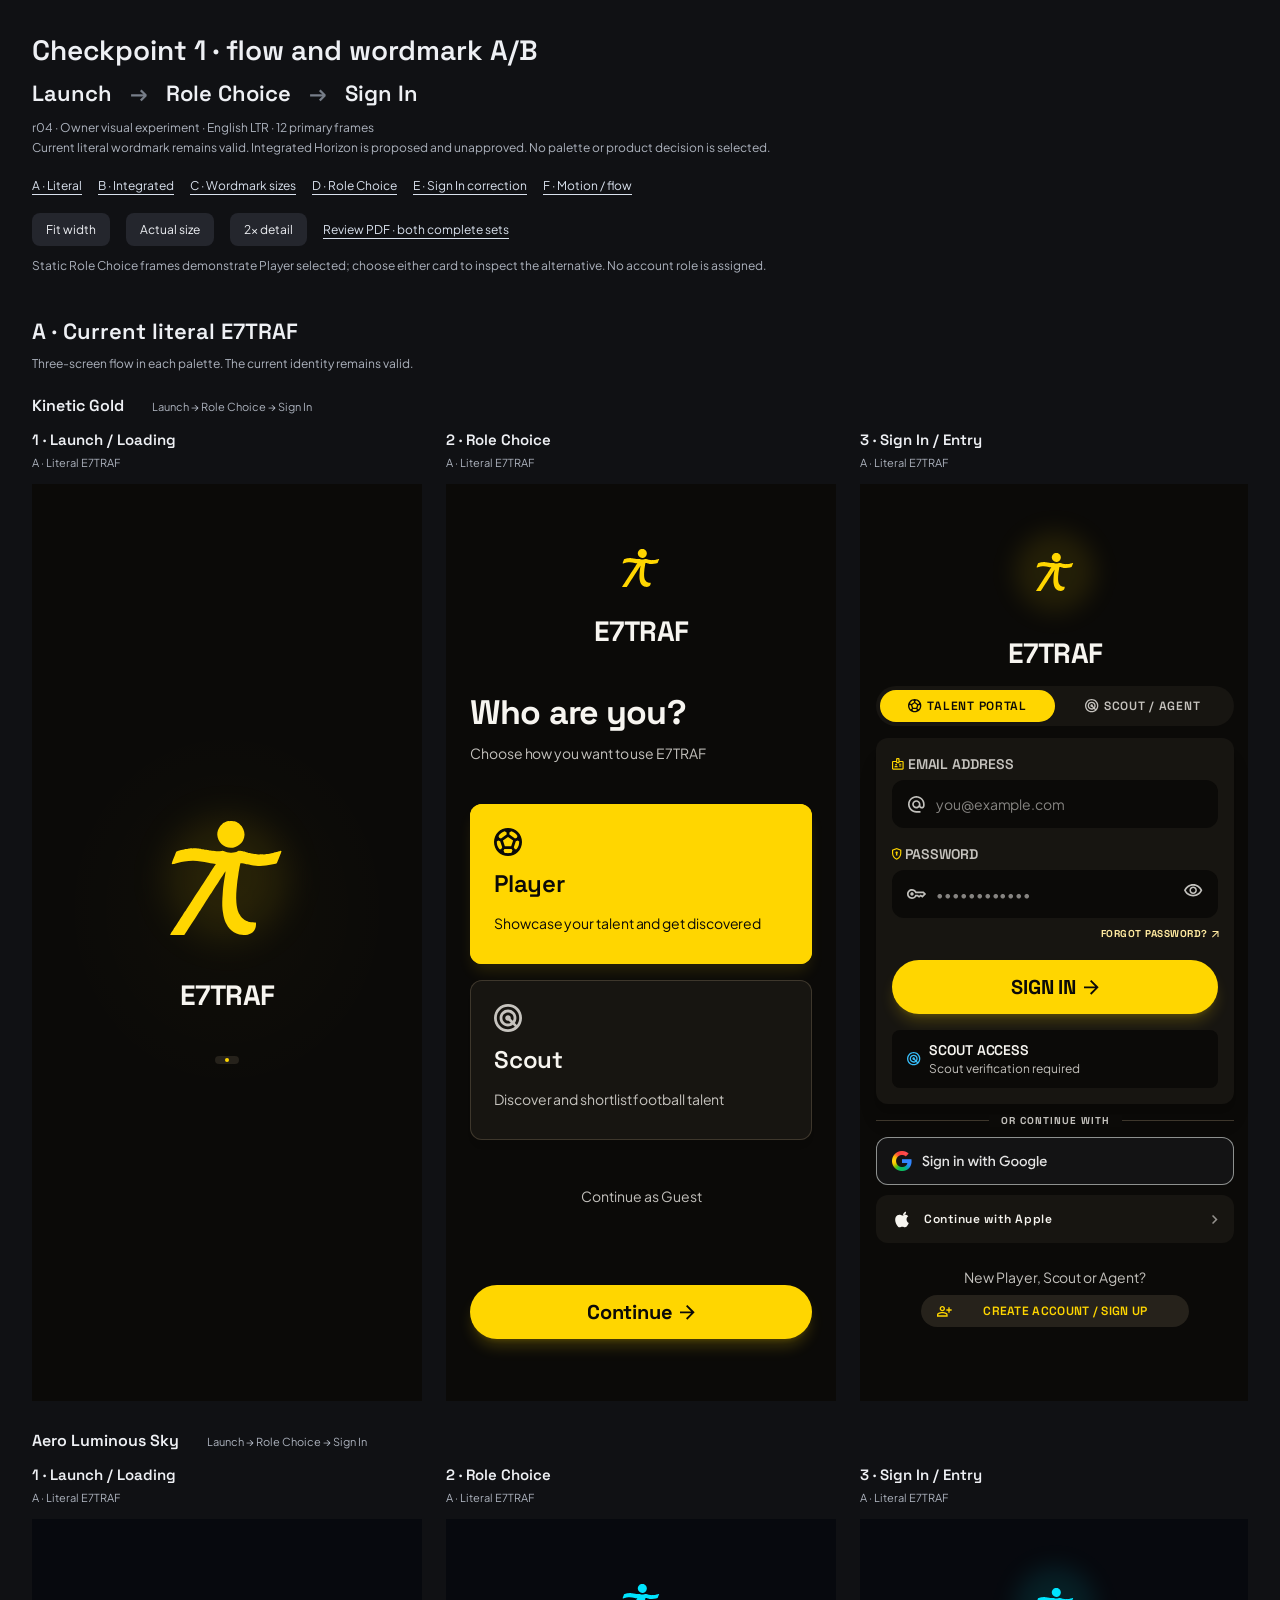
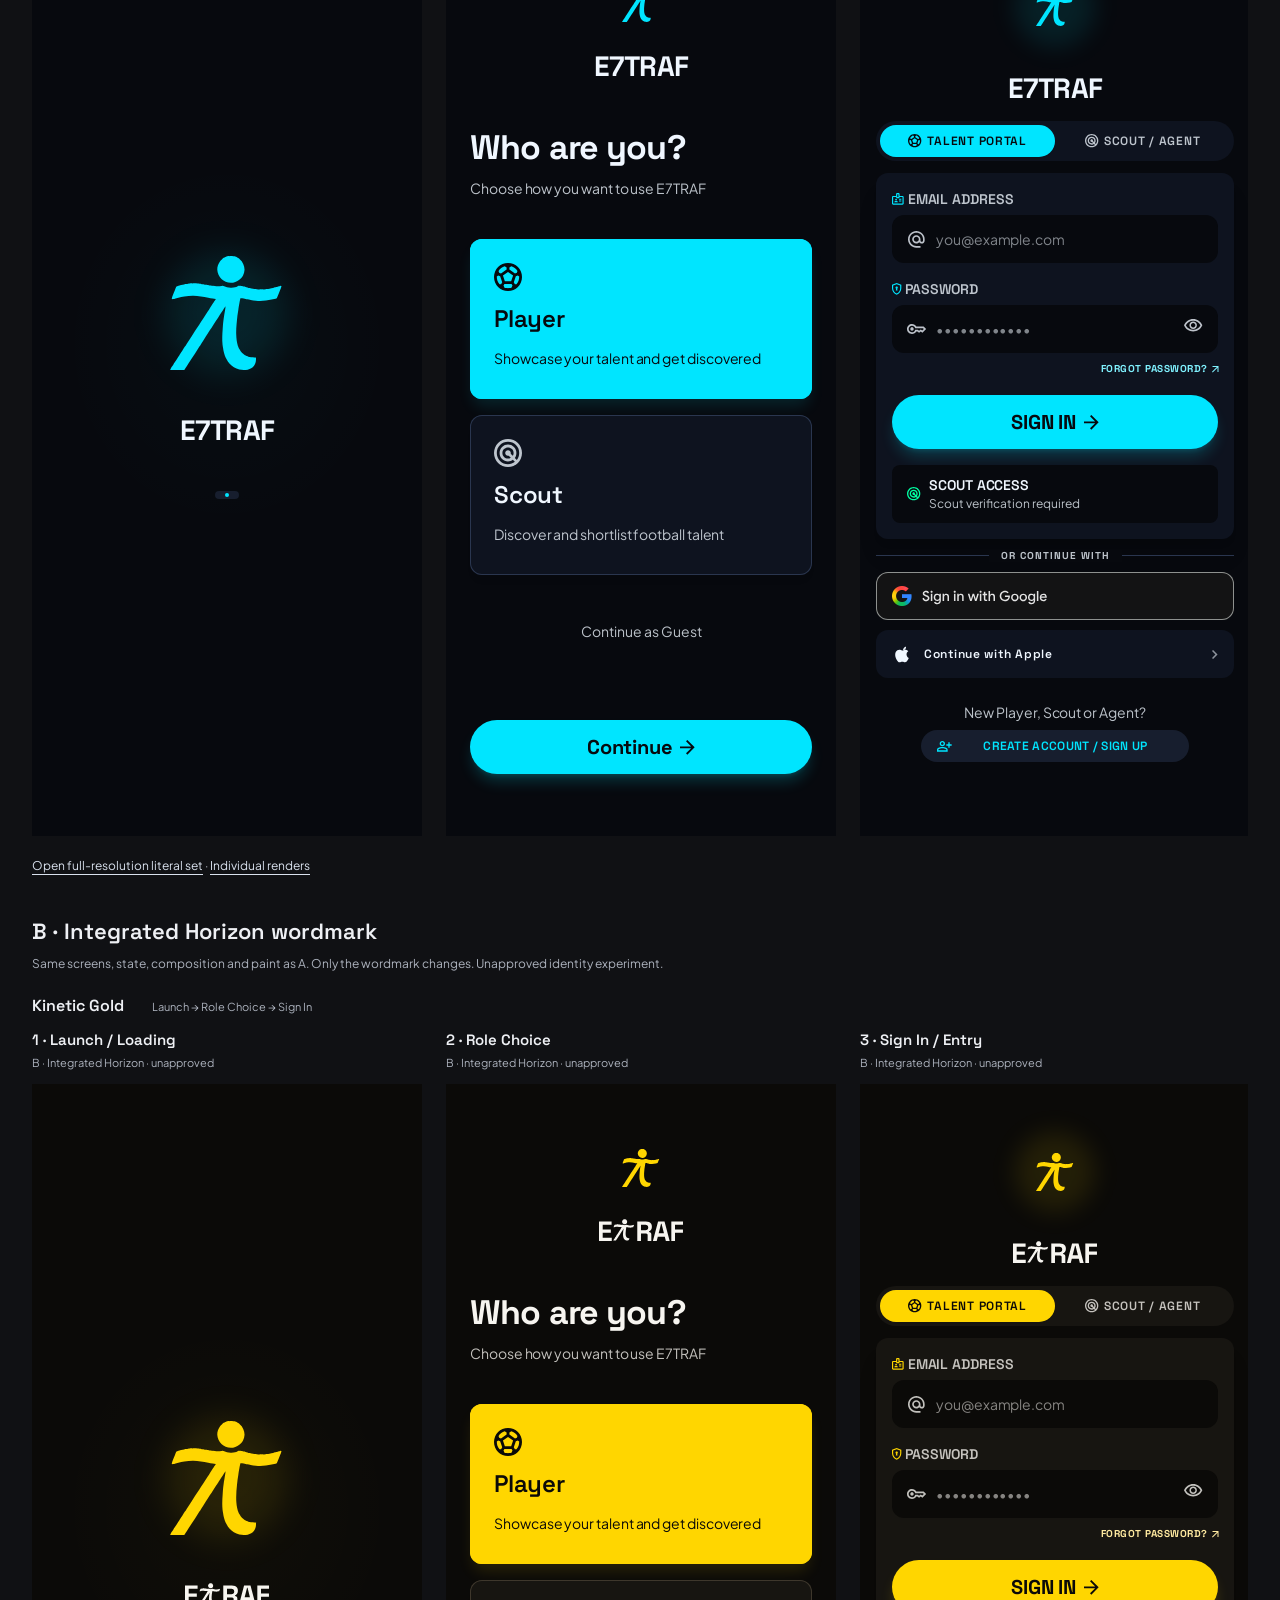
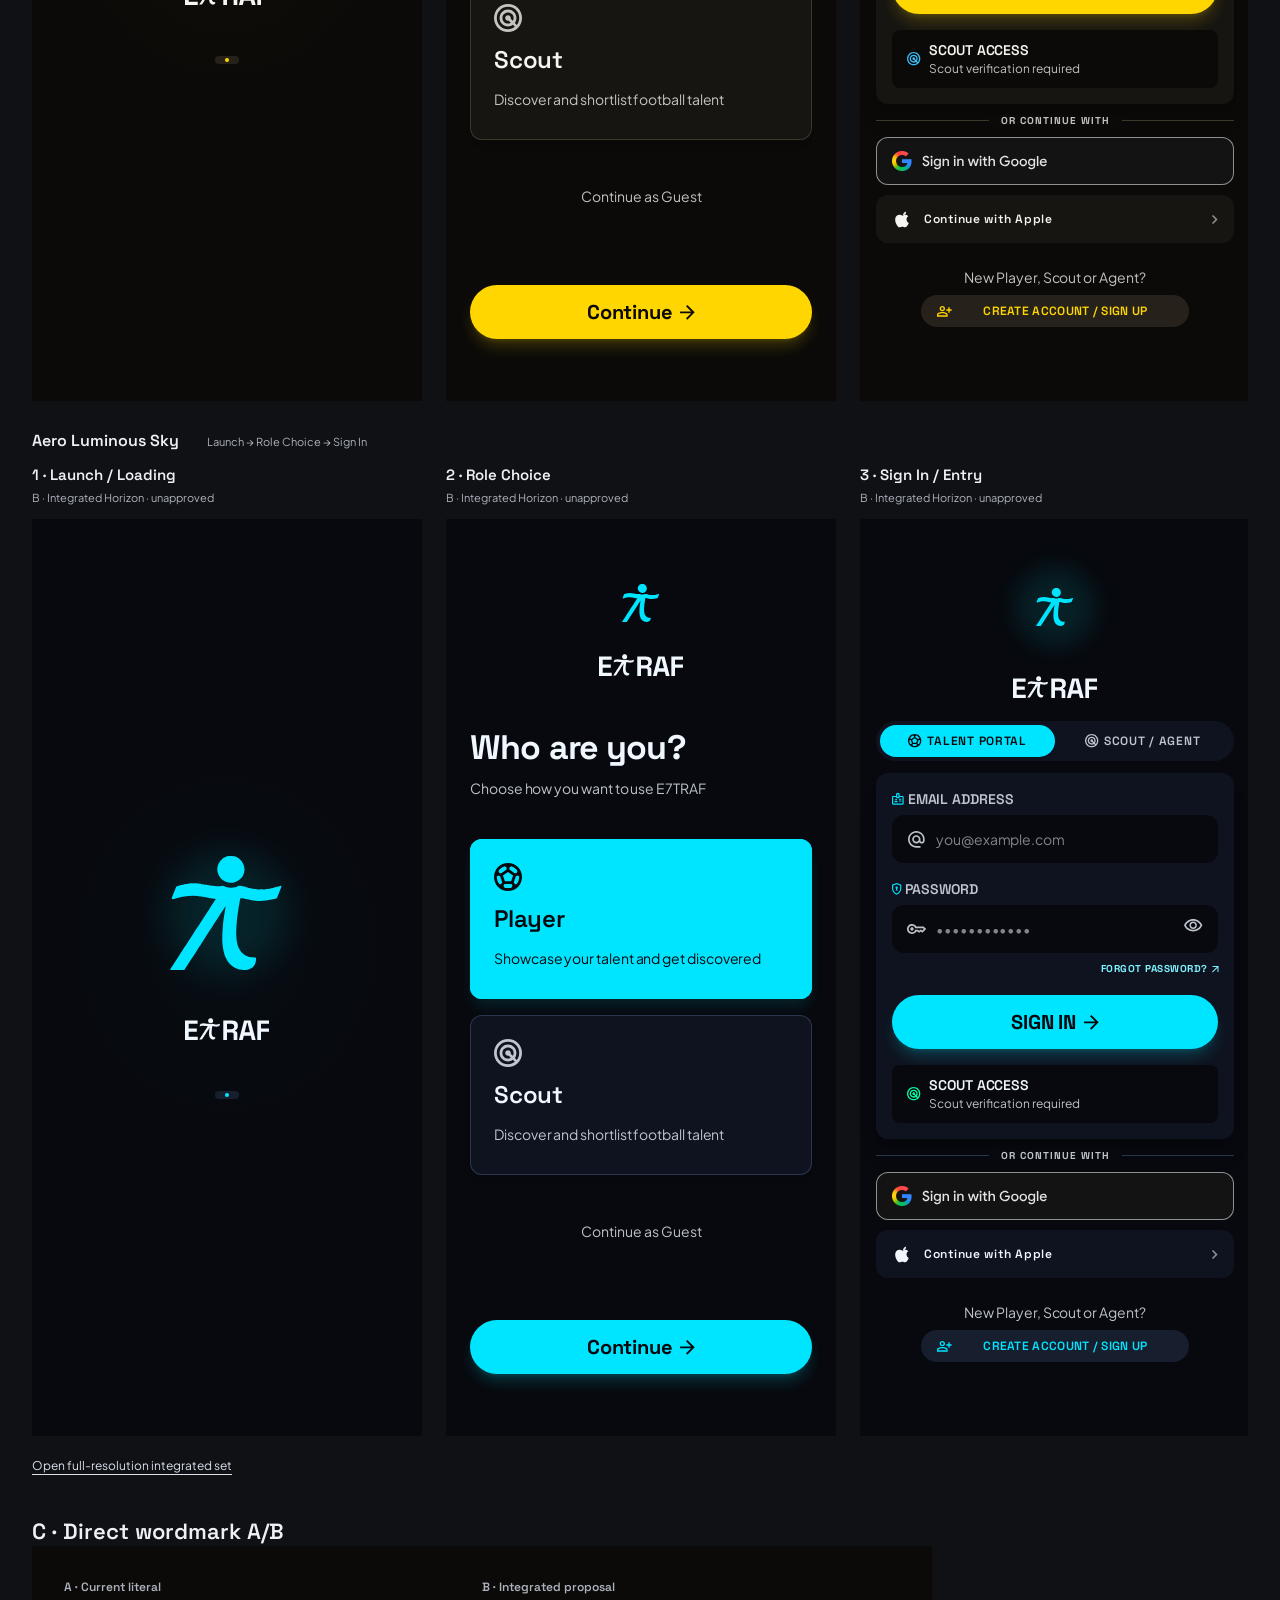
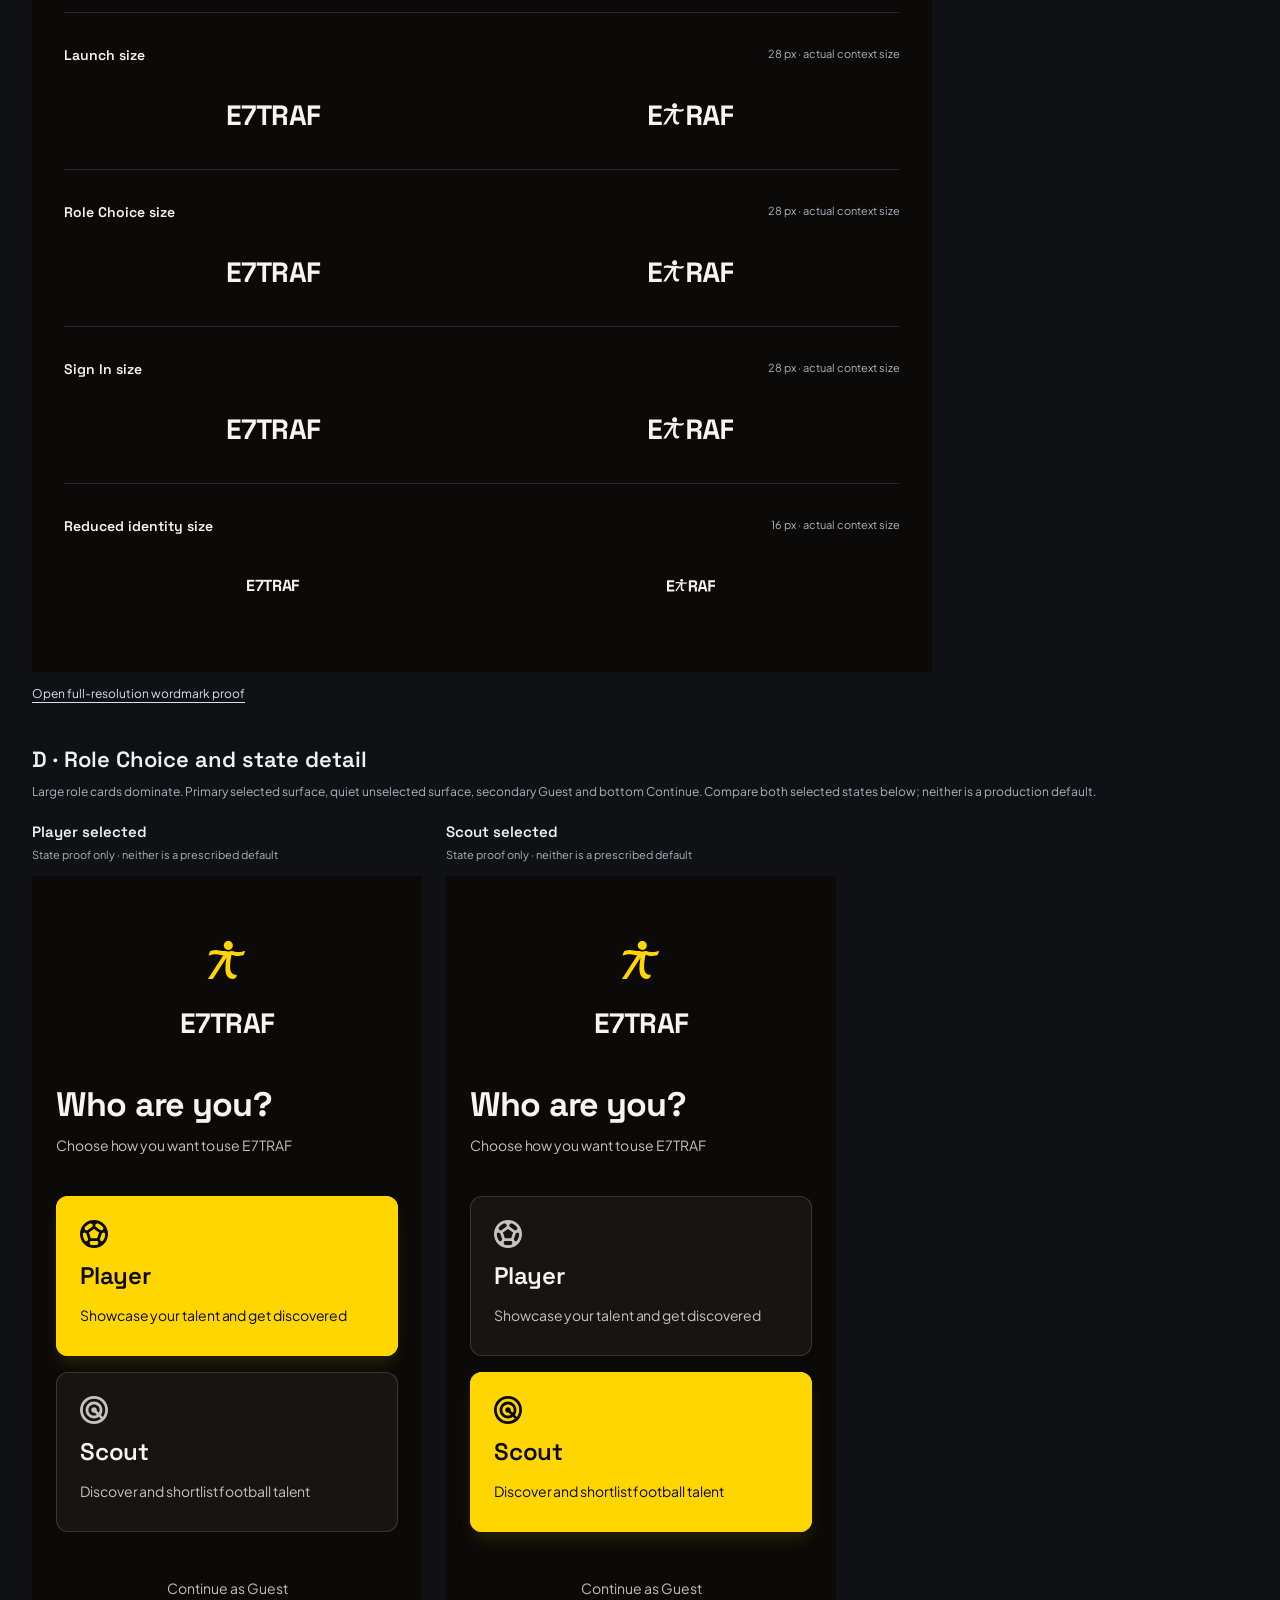
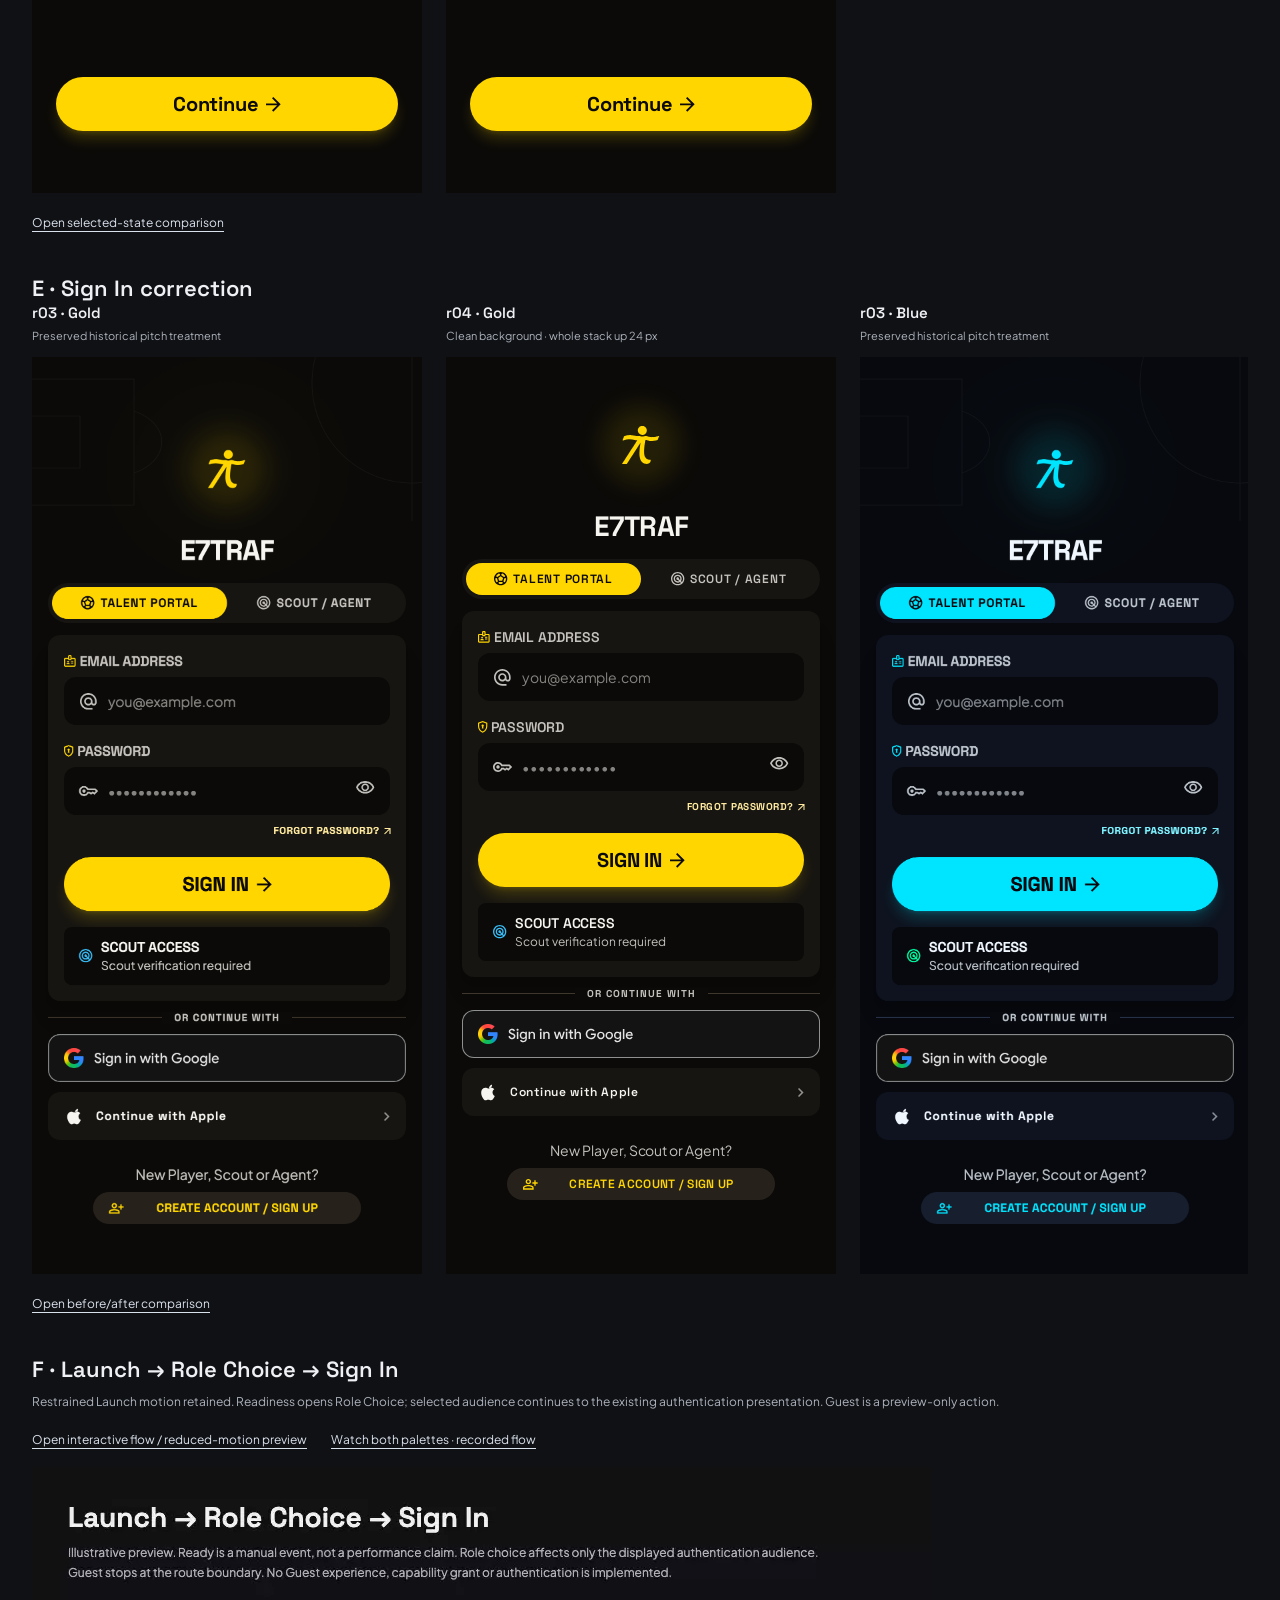
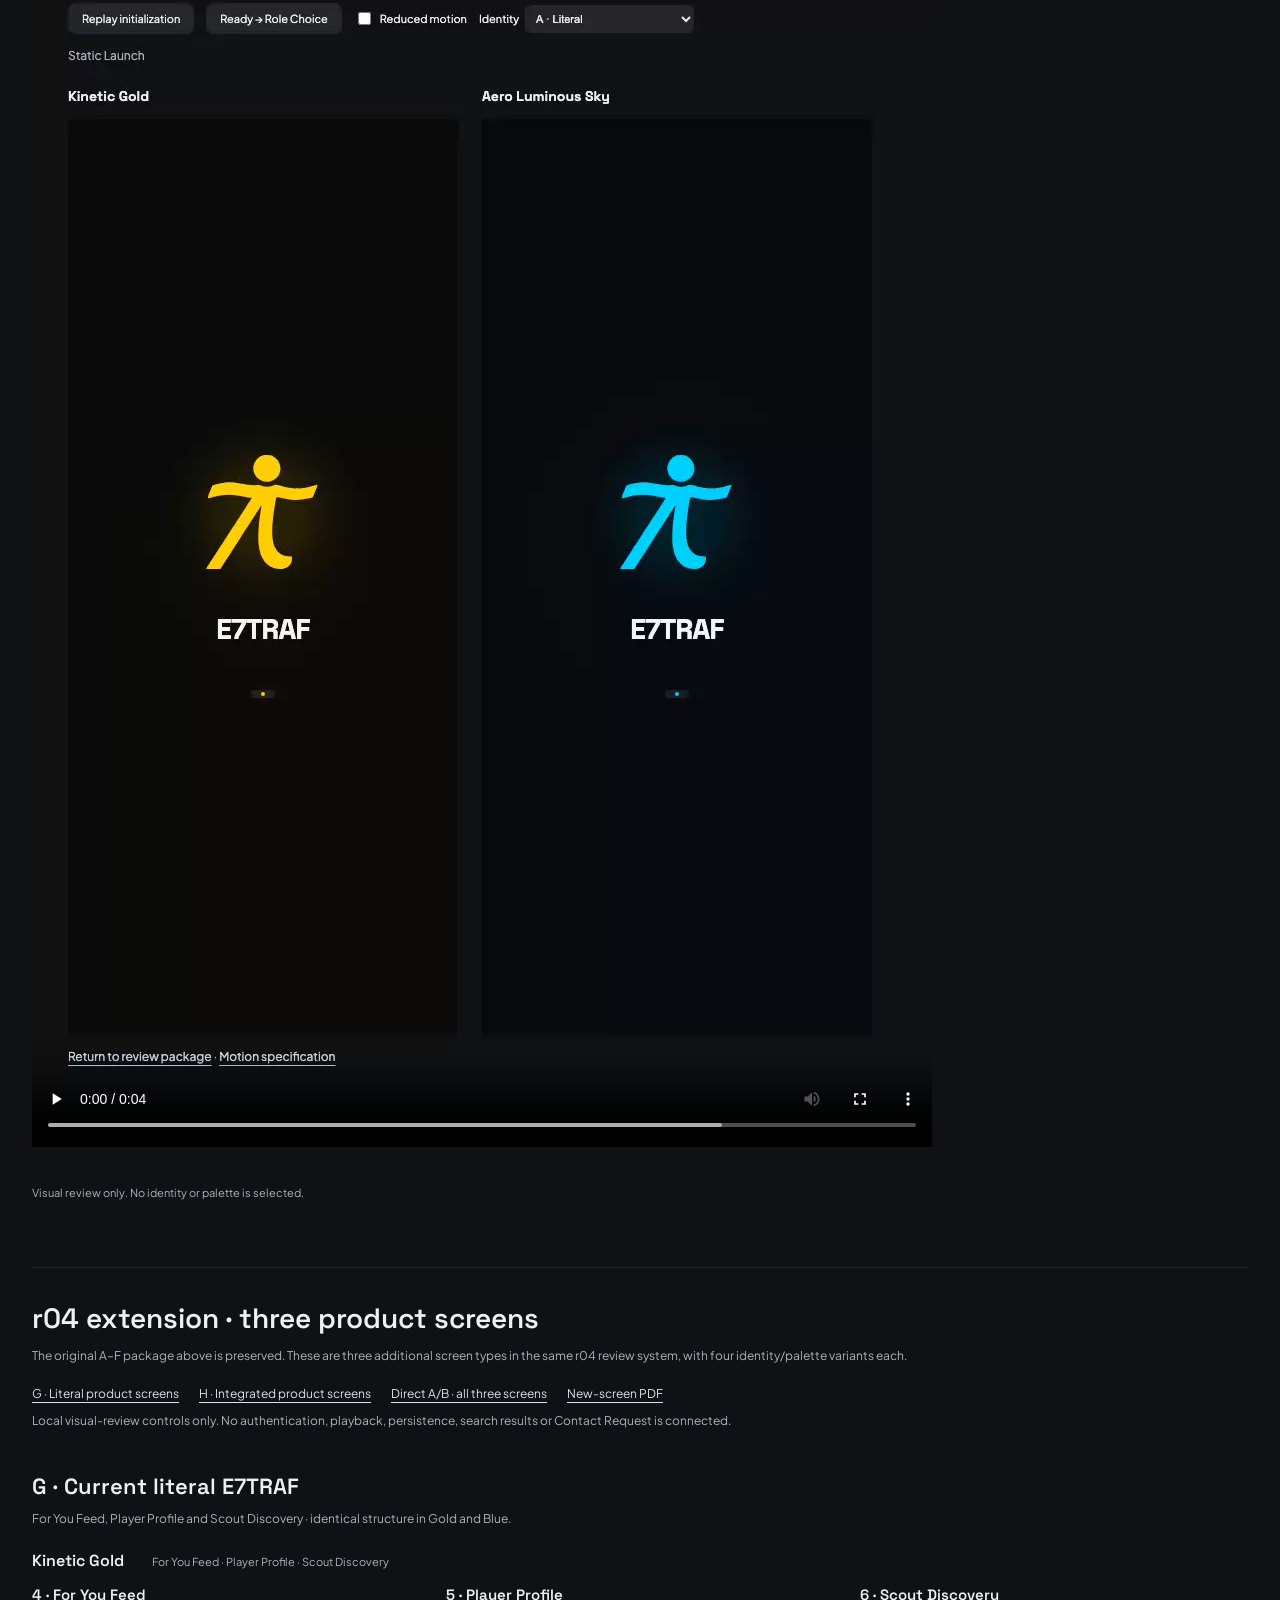
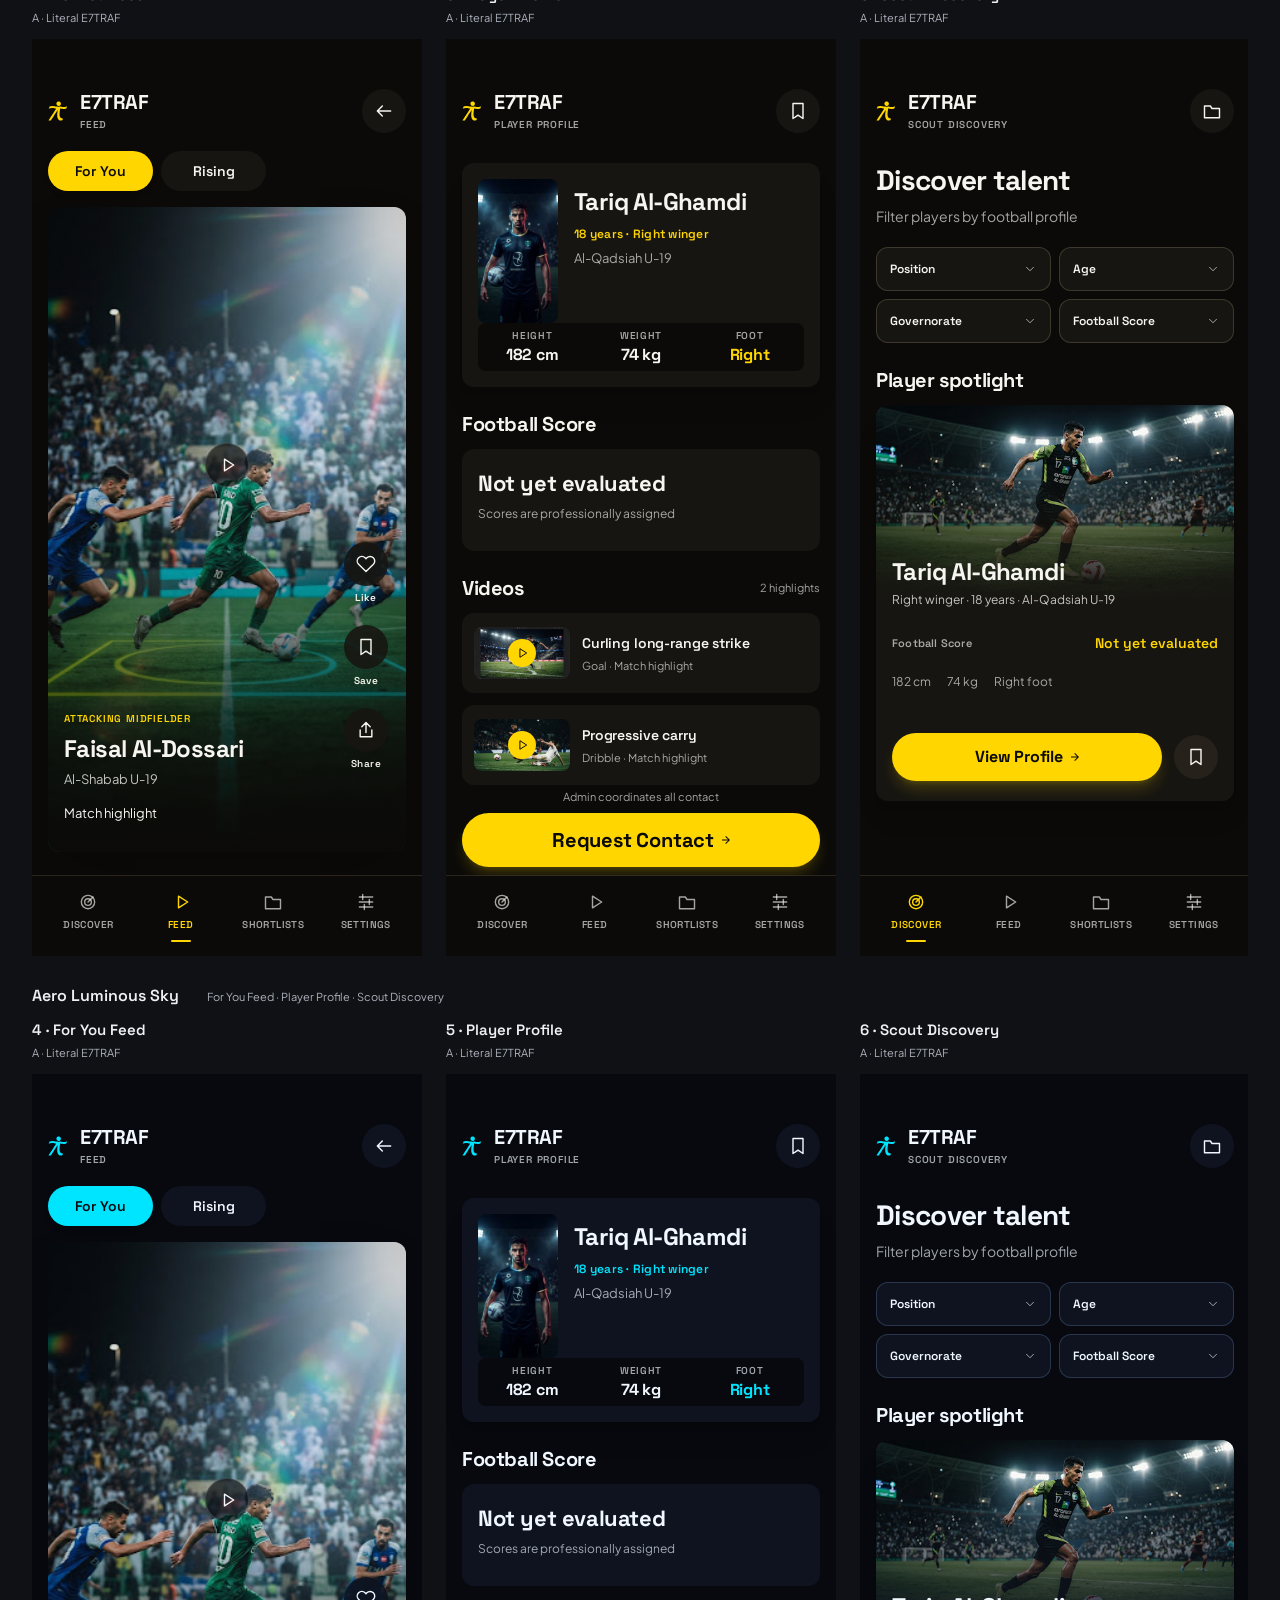
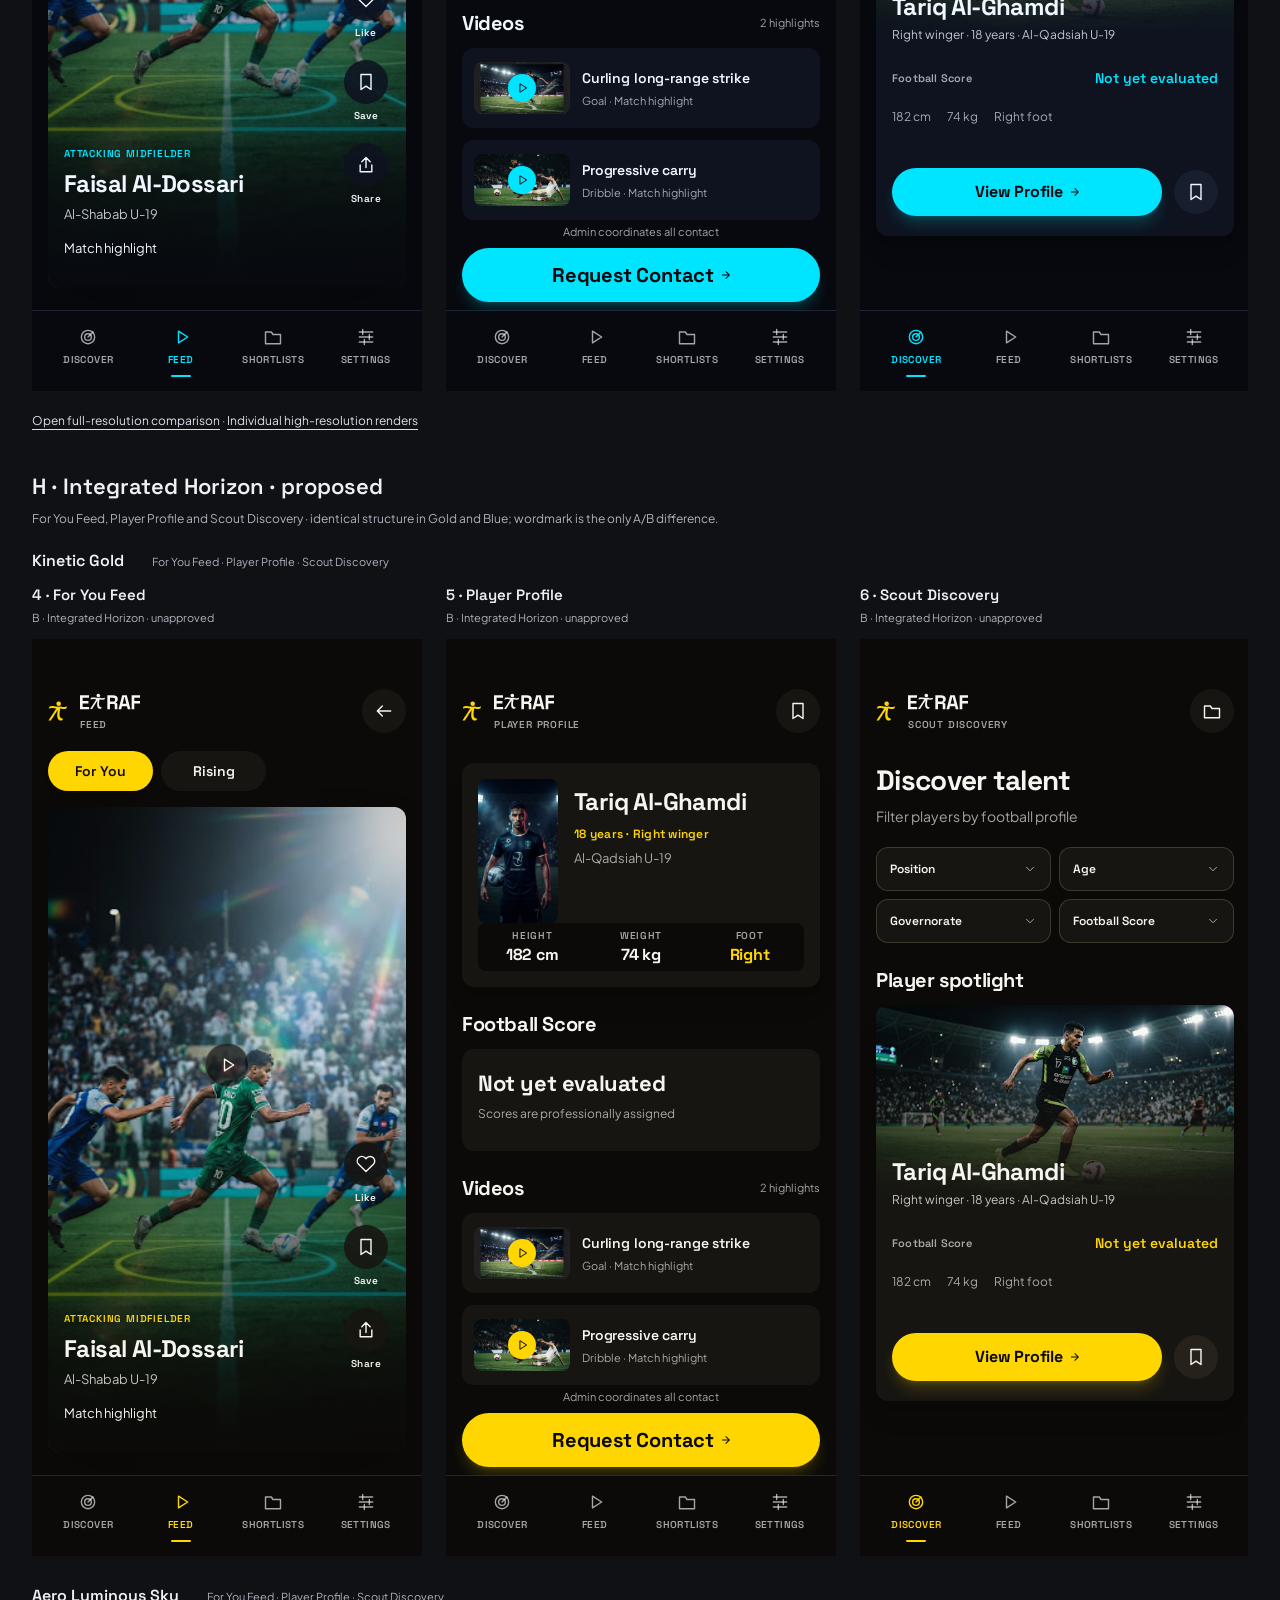
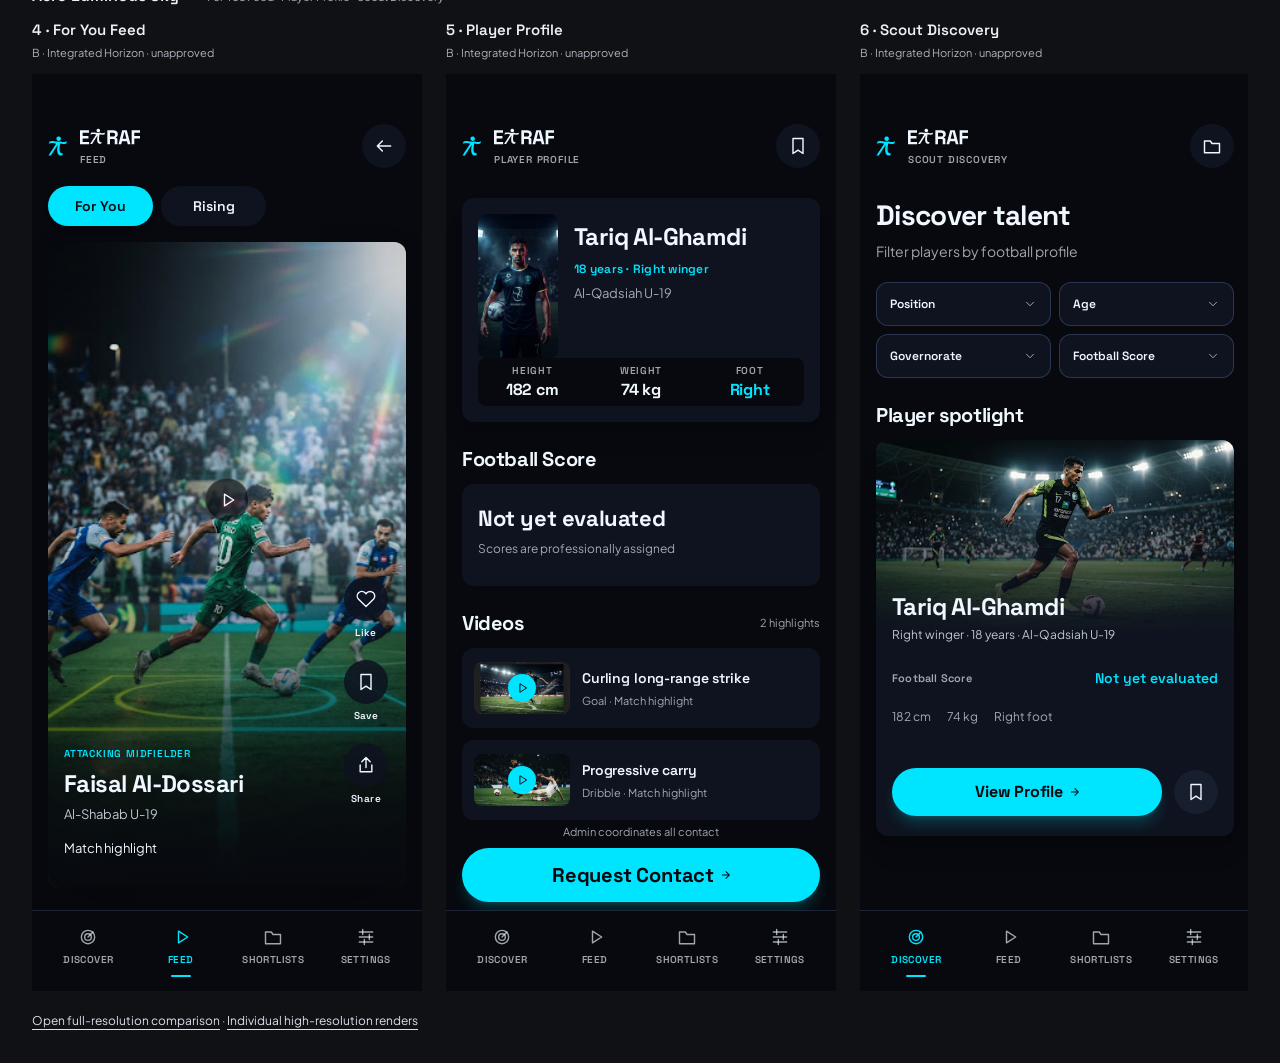
==== index.html @ bb1bc467 "publish E7traf client design review" ====
<!doctype html><html lang="en" dir="ltr"><head><meta charset="utf-8"><meta name="viewport" content="width=device-width,initial-scale=1"><title>E7TRAF · Checkpoint 1 · r04 flow and identity A/B</title><link rel="stylesheet" href="design.css"><link rel="stylesheet" href="package.css"><link rel="stylesheet" href="extension/product.css"></head><body><main class="owner-package"><header class="package-intro"><h1>Checkpoint 1 · flow and wordmark A/B</h1><p class="flow-summary">Launch <span>→</span> Role Choice <span>→</span> Sign In</p><p>r04 · Owner visual experiment · English LTR · 12 primary frames<br>Current literal wordmark remains valid. Integrated Horizon is proposed and unapproved. No palette or product decision is selected.</p><nav class="section-nav"><a href="#section-a">A · Literal</a><a href="#section-b">B · Integrated</a><a href="#section-c">C · Wordmark sizes</a><a href="#section-d">D · Role Choice</a><a href="#section-e">E · Sign In correction</a><a href="#section-f">F · Motion / flow</a></nav><div class="package-toolbar"><button data-zoom="fit">Fit width</button><button data-zoom="1">Actual size</button><button data-zoom="2">2× detail</button><a href="review.pdf">Review PDF · both complete sets</a></div><p class="review-status" role="status" aria-live="polite">Static Role Choice frames demonstrate Player selected; choose either card to inspect the alternative. No account role is assigned.</p></header><div class="sets-overview"><section class="owner-section" id="section-a"><h2>A · Current literal E7TRAF</h2><p class="section-note">Three-screen flow in each palette. The current identity remains valid.</p><div class="zoom-region"><div class="set-board" data-set="literal"><div class="palette-flow"><h3>Kinetic Gold <span>Launch → Role Choice → Sign In</span></h3><div class="flow-row"><section class="review-column" data-primary-frame="literal-gold-launch"><h4 class="frame-label">1 · Launch / Loading<small>A · Literal E7TRAF</small></h4><article class="screen launch gold" data-screen="launch" data-palette="gold" data-identity="literal" aria-label="Launch / Loading — gold"><div class="ambient-light" aria-hidden="true"></div>
<div class="launch-identity"><span><svg role="img" aria-label="E7TRAF Final Horizon symbol" width="40" height="56" viewBox="0 0 40 56" fill="none" xmlns="http://www.w3.org/2000/svg">
<g clip-path="url(#horizon-clip-0)">
<g clip-path="url(#horizon-clip-1)">
<g clip-path="url(#horizon-clip-2)">
<path d="M3.15469 19.1826C3.10789 19.2432 3.10354 19.2014 3.081 19.2403C2.88657 19.5761 2.76369 20.0373 2.6225 20.4042C2.42458 20.9185 2.19401 21.4201 2.00045 21.9356C1.83426 22.3782 1.64314 22.751 1.58072 23.2219C1.63377 23.2702 1.60725 23.3145 1.68455 23.3474C1.94078 23.4566 2.56792 23.2351 2.84841 23.1588C3.47695 22.9876 4.10758 22.8116 4.74734 22.6875C5.09668 22.6197 5.4345 22.5136 5.78869 22.4703C6.79083 22.3475 7.77588 22.2123 8.79022 22.2323C10.4687 22.2654 12.1122 22.6132 13.7519 22.9195C14.2411 23.0108 14.7325 23.0831 15.2221 23.1731C15.5588 23.235 15.9072 23.2574 16.233 23.3444C16.2246 23.3631 16.2387 23.3861 16.2329 23.4057C16.199 23.5199 15.8608 23.9677 15.7734 24.1111C15.743 24.1607 15.6705 24.2124 15.6479 24.2633C15.5536 24.4752 15.4186 24.6661 15.2833 24.8572C15.1902 24.9886 15.027 25.1647 14.9612 25.3046C14.8168 25.6119 14.5873 25.8649 14.4234 26.1622C14.2741 26.4331 14.0971 26.6866 13.9489 26.9585C13.8787 27.0875 13.7677 27.1995 13.6902 27.3261C13.3098 27.9471 12.8923 28.5466 12.5092 29.1637C12.3326 29.4483 12.1795 29.7636 11.9755 30.0287C11.7307 30.347 11.5279 30.6991 11.3017 31.0316C11.1295 31.2848 10.9446 31.5345 10.7874 31.7977C10.4667 32.3345 10.113 32.8458 9.77031 33.3701C9.36424 33.9914 8.9648 34.6127 8.54869 35.2281C8.5191 35.2719 8.51187 35.3027 8.4919 35.3506C8.43659 35.4829 8.30807 35.593 8.23732 35.7181C8.13153 35.9051 8.01343 36.0858 7.90342 36.2694C7.77649 36.4812 7.61717 36.6772 7.47947 36.882C7.39867 37.0021 7.33919 37.1388 7.25882 37.2606C7.04339 37.5869 6.82354 37.9097 6.59659 38.2296C6.4897 38.3802 6.41435 38.5633 6.3115 38.7196C6.20584 38.8803 6.07695 39.0293 5.97245 39.1916C5.67891 39.6477 5.38838 40.1038 5.09239 40.5573C5.03371 40.6472 4.99034 40.7494 4.9311 40.8371C4.8413 40.9701 4.72345 41.0899 4.64437 41.2311C4.46881 41.5444 4.23928 41.8281 4.07567 42.15C4.02875 42.2423 3.94256 42.3189 3.88976 42.41C3.39941 43.2562 2.82856 44.0521 2.29711 44.8735C2.23898 44.9633 2.19089 45.0585 2.13858 45.1515C2.04277 45.3218 1.90562 45.47 1.80878 45.6415C1.76939 45.7114 1.69766 45.759 1.65337 45.8253C1.57472 45.9429 1.53135 46.079 1.45074 46.1928C1.40284 46.2605 1.32798 46.3068 1.2813 46.3766C1.21337 46.478 1.27812 46.5843 1.23689 46.6829C1.20939 46.7487 1.1044 46.756 1.07199 46.8096C1.06072 46.8282 1.04449 46.8453 1.04026 46.8667C1.03622 46.8869 1.06005 46.9109 1.04841 46.9279C1.08112 46.9395 1.1025 46.9723 1.13325 46.9883C1.23677 47.0423 1.44774 47.0001 1.56204 46.999C1.92957 46.9956 2.29711 46.9941 2.66464 46.9933C3.68449 46.9911 4.71169 47.0273 5.72939 46.9892C5.92406 46.7662 5.7131 47.0559 5.81092 46.9279C5.89699 46.8154 5.96241 46.6832 6.0323 46.5604C6.19689 46.2709 6.39996 45.9914 6.58501 45.7138C7.03334 45.0412 7.48388 44.3704 7.9066 43.6814C8.14967 43.2852 8.43028 42.9074 8.68351 42.5175C9.10476 41.8689 9.49968 41.199 9.92933 40.5573C10.2653 40.0555 10.6237 39.5545 10.9149 39.0259C10.975 38.9169 11.0671 38.8261 11.13 38.7196C11.4387 38.1968 11.8121 37.7103 12.1201 37.1882C12.618 36.3443 13.1483 35.5147 13.6907 34.7014C13.9095 34.3734 14.1038 34.0268 14.3212 33.6967C14.6419 33.2097 14.9809 32.7293 15.2732 32.2265C15.6284 31.6156 16.0755 31.0576 16.4381 30.4501C16.5136 30.3237 16.632 30.2145 16.6966 30.0826C16.8126 29.8453 16.9954 29.639 17.1283 29.4088C17.4682 28.8201 17.8781 28.272 18.2355 27.6936C18.3495 27.5092 18.4937 27.3326 18.5946 27.1423C18.8365 26.6863 19.1062 26.202 19.4487 25.8153C19.4513 25.838 19.4946 25.835 19.504 25.8559C19.5206 25.8926 19.4756 26.1642 19.4718 26.2235C19.4472 26.612 19.347 27.0019 19.285 27.3873C19.1404 28.2874 18.9806 29.1805 18.8662 30.0826C18.7888 30.6935 18.7096 31.3058 18.654 31.9203C18.6097 32.4093 18.5964 32.9009 18.5581 33.3904C18.4245 35.095 18.3467 36.83 18.5069 38.5359C18.5474 38.9671 18.6403 39.3961 18.7154 39.8222C18.7694 40.1285 18.8127 40.4364 18.8738 40.7411C19.0589 41.6644 19.4066 42.6112 19.8596 43.4363C20.1151 43.9016 20.4425 44.4569 20.8047 44.8452C21.6902 45.7946 22.8074 46.5849 24.1042 46.8345C26.3131 47.2596 28.996 46.86 29.5706 44.2939C29.6682 43.8581 29.6976 43.3895 29.6646 42.9463C29.1502 42.7363 30.1154 43.0118 29.6172 42.8514C29.5642 42.8343 29.489 42.86 29.4334 42.8519C29.2686 42.8279 29.1108 42.838 28.9434 42.8336C28.7806 42.8293 28.4077 42.8201 28.2695 42.788C28.2383 42.7807 28.1796 42.7471 28.147 42.7413C28.087 42.7305 28.0232 42.752 27.9633 42.7486C27.8775 42.7438 27.8042 42.6789 27.7182 42.663C27.5231 42.6268 27.2903 42.6244 27.1057 42.5544C26.9412 42.4921 26.776 42.4329 26.6156 42.3582C26.5306 42.3186 26.458 42.2427 26.3706 42.21C26.3094 42.187 26.2479 42.1843 26.1868 42.1616C26.0729 42.1192 25.9782 42.029 25.8761 41.9662C25.6648 41.8361 25.4761 41.6976 25.2858 41.5374C25.0498 41.3386 24.6082 40.8861 24.4656 40.6186C24.3671 40.4338 24.2729 40.2504 24.1736 40.0673C24.0939 39.9203 23.9799 39.7949 23.9101 39.6385C23.4177 38.5353 23.2248 37.3443 23.1276 36.1469C22.9681 34.1844 23.1285 32.219 23.3359 30.2663C23.4335 29.3478 23.5202 28.4176 23.6909 27.5098C23.7592 27.1471 23.7824 26.7723 23.8395 26.4072C23.9067 25.9769 23.9908 25.5497 24.0653 25.1209C24.1846 24.4339 24.2934 23.7327 24.4717 23.0662C26.1612 23.0492 23.0002 23.0326 24.5942 23.0418C24.7401 23.0427 24.881 23.0832 25.023 23.1081C25.4141 23.1767 25.7978 23.2742 26.1868 23.3579C26.3693 23.3972 26.556 23.4114 26.7381 23.448C27.125 23.5256 27.5111 23.6183 27.902 23.6753C28.4734 23.7586 29.0414 23.8647 29.6172 23.9187C31.3821 24.0842 33.1682 23.924 34.8852 23.5073C35.4479 23.3707 36.0866 23.3554 36.6003 23.0862C37.0028 22.0907 37.4575 21.1146 37.8104 20.0979C37.9134 19.8012 38.1122 19.4985 38.1121 19.1791C38.112 19.1102 38.2008 19.0497 38.1719 18.9953C38.1552 18.9637 38.0796 18.9956 38.0705 18.9611C38.0048 18.9653 37.9549 18.9243 37.8867 18.9446C37.7637 18.9811 37.6474 19.0516 37.5192 19.0779C37.3748 19.1076 37.2339 19.1188 37.0904 19.1606C37.0082 19.1844 36.9295 19.2305 36.8453 19.2456C36.6144 19.2871 36.3962 19.3648 36.1715 19.4319C36.0434 19.4703 35.8941 19.4553 35.7594 19.4853C35.7102 19.4963 35.6691 19.5328 35.6202 19.5474C35.3961 19.6147 35.1719 19.6772 34.9464 19.7373C34.8645 19.7592 34.7818 19.7443 34.7014 19.7624C34.5601 19.7944 34.4168 19.8578 34.2726 19.8757C34.1911 19.8859 34.1092 19.8746 34.0276 19.8893C33.8839 19.9149 33.7447 19.9805 33.5988 19.9959C33.458 20.0108 33.3095 19.9592 33.17 19.9935C33.1046 20.0094 33.0547 20.0505 32.9862 20.0589C32.8854 20.0712 32.7786 20.044 32.68 20.0628C32.4964 20.0976 32.318 20.1359 32.1287 20.1363C32.0656 20.1364 32.0072 20.1141 31.9449 20.1149C31.8433 20.1161 31.7402 20.145 31.6386 20.1479C31.5751 20.1497 31.5187 20.1188 31.4548 20.1229C31.214 20.1387 30.9609 20.1783 30.7198 20.1746C30.4726 20.1708 30.2294 20.082 29.9847 20.0673C29.6349 20.0464 29.2914 19.9773 28.9434 19.9773C28.8511 19.9773 28.7332 19.9297 28.6371 19.9191C28.5547 19.9101 28.477 19.8354 28.3921 19.8203C28.2729 19.7991 28.1457 19.8269 28.0245 19.801C27.8996 19.7742 27.7794 19.7084 27.657 19.6709C27.5608 19.6415 27.4499 19.6567 27.3507 19.6433C27.2279 19.6268 27.1058 19.5741 26.9832 19.5495C26.9187 19.5366 26.8633 19.4889 26.7994 19.4727C26.5949 19.4208 26.3913 19.3756 26.1868 19.3237C26.0792 19.2965 25.9872 19.2281 25.8806 19.2014C25.657 19.1454 25.4334 19.1196 25.2068 19.0892C25.1214 19.0777 25.0474 19.0261 24.9617 19.014C24.8442 18.9973 24.7097 19.0207 24.5942 18.9816C24.553 18.9677 24.5181 18.9266 24.4717 18.9229C24.3979 18.9169 24.3601 18.9636 24.2879 18.9664C24.2229 18.9689 24.1665 18.9471 24.1042 18.9354C24.0238 18.9203 23.9377 18.9466 23.8591 18.9542C23.6585 19.0564 23.4534 19.139 23.2466 19.2284C23.1827 19.2561 23.1282 19.3044 23.0628 19.3302C22.9615 19.3701 22.6416 19.3799 22.5115 19.3978C22.4268 19.4095 22.3447 19.488 22.2665 19.4941C22.1837 19.5006 22.1065 19.4749 22.0215 19.4836C21.7329 19.5133 21.4587 19.5808 21.1639 19.5634C20.7502 19.539 20.3459 19.4618 19.9388 19.3932C19.8719 19.3819 19.8191 19.346 19.755 19.3258C19.4424 19.2271 19.1517 19.0592 18.8362 18.9734C18.7668 18.9545 18.7187 18.9865 18.6524 18.9825C18.572 18.986 18.609 18.9648 18.5299 18.957C18.4448 18.9486 18.3677 19.0055 18.2849 19.0142C18.2053 19.0227 18.1196 19.0037 18.0398 19.0035C17.9563 19.0033 17.8776 19.0405 17.7948 19.0457C17.5702 19.0599 17.3449 19.0549 17.121 19.0564C16.8563 19.0582 16.5898 19.094 16.3247 19.0732C16.1445 19.0591 15.9511 19.0502 15.7734 19.0215C15.7032 19.0101 15.6581 18.9667 15.5896 18.9539C15.5244 18.9416 15.4682 18.9739 15.4058 18.9682C15.2153 18.9509 14.9796 18.9338 14.7933 18.9045C14.7307 18.8947 14.6744 18.8621 14.6095 18.8548C14.4525 18.8369 14.2711 18.8519 14.1195 18.8092C14.0382 18.7863 13.9571 18.7517 13.8744 18.7343C13.774 18.7131 13.6688 18.7252 13.5682 18.7019C13.445 18.6733 13.3237 18.6138 13.2006 18.5942C13.0972 18.5777 12.9968 18.597 12.8944 18.5883C12.7093 18.5726 12.5284 18.5148 12.343 18.4921C12.18 18.4721 12.0152 18.4742 11.853 18.4504C11.6915 18.4265 11.5228 18.3988 11.363 18.3643C11.2784 18.346 11.2052 18.3003 11.1179 18.2886C11.0473 18.2791 11.0656 18.2976 10.9954 18.2794C10.947 18.2668 10.9255 18.2408 10.8729 18.2316C10.6902 18.1993 10.5044 18.2199 10.3216 18.1966C9.83199 18.134 9.34158 18.1356 8.85147 18.1176C8.74942 18.1138 8.64743 18.1472 8.54519 18.1473C8.38109 18.1475 8.21429 18.1086 8.05515 18.1109C7.9161 18.1129 7.76443 18.1619 7.62636 18.1829C7.42501 18.2134 7.21668 18.2096 7.0138 18.2356C6.9428 18.2447 6.89741 18.2828 6.83003 18.2999C6.73374 18.3242 6.62244 18.3045 6.52375 18.3134C6.36198 18.328 6.19395 18.347 6.03371 18.3702C5.9259 18.3857 5.83077 18.4445 5.72743 18.4715C5.40663 18.5551 5.06954 18.5867 4.74734 18.6682C4.47904 18.7361 4.21821 18.8311 3.95101 18.9046C3.82899 18.9381 3.70391 18.9421 3.58348 18.9849C3.53288 19.0029 3.45478 19.0237 3.41343 19.0565C3.37839 19.0844 3.38942 19.1332 3.33846 19.155C3.28639 19.1773 3.21147 19.1663 3.15469 19.1826Z" fill="currentColor"/>
<path d="M16.7597 13.6048C16.869 15.9939 18.8713 17.9473 21.2703 17.9539C21.5148 17.9457 21.7807 17.9614 22.0214 17.9141C23.0627 17.7095 23.955 17.192 24.6768 16.4225C24.9337 16.1487 25.1781 15.8443 25.3428 15.5037C25.6436 14.8815 25.7996 14.2303 25.8507 13.5435C25.8292 12.2837 25.2415 10.8469 24.2389 10.0519C24.1886 10.0121 24.1564 9.95082 24.1041 9.91076C23.8899 9.7469 23.6472 9.62683 23.4104 9.50065C23.2755 9.42873 23.1447 9.32111 23.0015 9.27137C22.8619 9.22291 22.6543 9.14279 22.5114 9.12295C22.4323 9.11198 22.3427 9.13366 22.2664 9.11596C22.201 9.10077 22.1503 9.05624 22.0826 9.04172C21.8304 8.98751 21.5436 9.01471 21.2863 9.00037C21.1959 9.00368 21.0948 8.99204 21.0062 9.0106C20.9362 9.0253 20.8676 9.07572 20.7963 9.07014C20.691 9.062 20.6 9.02022 20.49 9.03278C20.1991 9.06592 19.9201 9.20129 19.6324 9.25336C19.5655 9.26543 19.5078 9.32913 19.4486 9.35976C19.2706 9.45183 19.0802 9.52472 18.8973 9.6103C18.7065 9.69955 18.4437 9.98628 18.2848 10.134C18.0861 10.3186 17.8606 10.5012 17.7047 10.7258C17.1153 11.5743 16.6978 12.5542 16.7597 13.6048Z" fill="currentColor"/>
</g>
</g>
</g>
<defs>
<clipPath id="horizon-clip-0">
<rect width="40" height="40" fill="white" transform="translate(0 8)"/>
</clipPath>
<clipPath id="horizon-clip-1">
<rect width="40" height="40" fill="white" transform="translate(0 8)"/>
</clipPath>
<clipPath id="horizon-clip-2">
<rect width="40" height="40" fill="white" transform="translate(0 8)"/>
</clipPath>
</defs>
</svg></span></div><h1 class="brand-name">E7TRAF</h1><div class="loading-track" role="status" aria-label="Loading E7TRAF"></div></article></section><section class="review-column" data-primary-frame="literal-gold-role-choice"><h4 class="frame-label">2 · Role Choice<small>A · Literal E7TRAF</small></h4><article class="screen role-choice gold" data-screen="role-choice" data-palette="gold" data-identity="literal" data-demo-selection="player" aria-label="Role Choice — gold">
<header class="choice-identity"><div class="choice-symbol"><span><svg role="img" aria-label="E7TRAF Final Horizon symbol" width="40" height="56" viewBox="0 0 40 56" fill="none" xmlns="http://www.w3.org/2000/svg">
<g clip-path="url(#horizon-clip-0)">
<g clip-path="url(#horizon-clip-1)">
<g clip-path="url(#horizon-clip-2)">
<path d="M3.15469 19.1826C3.10789 19.2432 3.10354 19.2014 3.081 19.2403C2.88657 19.5761 2.76369 20.0373 2.6225 20.4042C2.42458 20.9185 2.19401 21.4201 2.00045 21.9356C1.83426 22.3782 1.64314 22.751 1.58072 23.2219C1.63377 23.2702 1.60725 23.3145 1.68455 23.3474C1.94078 23.4566 2.56792 23.2351 2.84841 23.1588C3.47695 22.9876 4.10758 22.8116 4.74734 22.6875C5.09668 22.6197 5.4345 22.5136 5.78869 22.4703C6.79083 22.3475 7.77588 22.2123 8.79022 22.2323C10.4687 22.2654 12.1122 22.6132 13.7519 22.9195C14.2411 23.0108 14.7325 23.0831 15.2221 23.1731C15.5588 23.235 15.9072 23.2574 16.233 23.3444C16.2246 23.3631 16.2387 23.3861 16.2329 23.4057C16.199 23.5199 15.8608 23.9677 15.7734 24.1111C15.743 24.1607 15.6705 24.2124 15.6479 24.2633C15.5536 24.4752 15.4186 24.6661 15.2833 24.8572C15.1902 24.9886 15.027 25.1647 14.9612 25.3046C14.8168 25.6119 14.5873 25.8649 14.4234 26.1622C14.2741 26.4331 14.0971 26.6866 13.9489 26.9585C13.8787 27.0875 13.7677 27.1995 13.6902 27.3261C13.3098 27.9471 12.8923 28.5466 12.5092 29.1637C12.3326 29.4483 12.1795 29.7636 11.9755 30.0287C11.7307 30.347 11.5279 30.6991 11.3017 31.0316C11.1295 31.2848 10.9446 31.5345 10.7874 31.7977C10.4667 32.3345 10.113 32.8458 9.77031 33.3701C9.36424 33.9914 8.9648 34.6127 8.54869 35.2281C8.5191 35.2719 8.51187 35.3027 8.4919 35.3506C8.43659 35.4829 8.30807 35.593 8.23732 35.7181C8.13153 35.9051 8.01343 36.0858 7.90342 36.2694C7.77649 36.4812 7.61717 36.6772 7.47947 36.882C7.39867 37.0021 7.33919 37.1388 7.25882 37.2606C7.04339 37.5869 6.82354 37.9097 6.59659 38.2296C6.4897 38.3802 6.41435 38.5633 6.3115 38.7196C6.20584 38.8803 6.07695 39.0293 5.97245 39.1916C5.67891 39.6477 5.38838 40.1038 5.09239 40.5573C5.03371 40.6472 4.99034 40.7494 4.9311 40.8371C4.8413 40.9701 4.72345 41.0899 4.64437 41.2311C4.46881 41.5444 4.23928 41.8281 4.07567 42.15C4.02875 42.2423 3.94256 42.3189 3.88976 42.41C3.39941 43.2562 2.82856 44.0521 2.29711 44.8735C2.23898 44.9633 2.19089 45.0585 2.13858 45.1515C2.04277 45.3218 1.90562 45.47 1.80878 45.6415C1.76939 45.7114 1.69766 45.759 1.65337 45.8253C1.57472 45.9429 1.53135 46.079 1.45074 46.1928C1.40284 46.2605 1.32798 46.3068 1.2813 46.3766C1.21337 46.478 1.27812 46.5843 1.23689 46.6829C1.20939 46.7487 1.1044 46.756 1.07199 46.8096C1.06072 46.8282 1.04449 46.8453 1.04026 46.8667C1.03622 46.8869 1.06005 46.9109 1.04841 46.9279C1.08112 46.9395 1.1025 46.9723 1.13325 46.9883C1.23677 47.0423 1.44774 47.0001 1.56204 46.999C1.92957 46.9956 2.29711 46.9941 2.66464 46.9933C3.68449 46.9911 4.71169 47.0273 5.72939 46.9892C5.92406 46.7662 5.7131 47.0559 5.81092 46.9279C5.89699 46.8154 5.96241 46.6832 6.0323 46.5604C6.19689 46.2709 6.39996 45.9914 6.58501 45.7138C7.03334 45.0412 7.48388 44.3704 7.9066 43.6814C8.14967 43.2852 8.43028 42.9074 8.68351 42.5175C9.10476 41.8689 9.49968 41.199 9.92933 40.5573C10.2653 40.0555 10.6237 39.5545 10.9149 39.0259C10.975 38.9169 11.0671 38.8261 11.13 38.7196C11.4387 38.1968 11.8121 37.7103 12.1201 37.1882C12.618 36.3443 13.1483 35.5147 13.6907 34.7014C13.9095 34.3734 14.1038 34.0268 14.3212 33.6967C14.6419 33.2097 14.9809 32.7293 15.2732 32.2265C15.6284 31.6156 16.0755 31.0576 16.4381 30.4501C16.5136 30.3237 16.632 30.2145 16.6966 30.0826C16.8126 29.8453 16.9954 29.639 17.1283 29.4088C17.4682 28.8201 17.8781 28.272 18.2355 27.6936C18.3495 27.5092 18.4937 27.3326 18.5946 27.1423C18.8365 26.6863 19.1062 26.202 19.4487 25.8153C19.4513 25.838 19.4946 25.835 19.504 25.8559C19.5206 25.8926 19.4756 26.1642 19.4718 26.2235C19.4472 26.612 19.347 27.0019 19.285 27.3873C19.1404 28.2874 18.9806 29.1805 18.8662 30.0826C18.7888 30.6935 18.7096 31.3058 18.654 31.9203C18.6097 32.4093 18.5964 32.9009 18.5581 33.3904C18.4245 35.095 18.3467 36.83 18.5069 38.5359C18.5474 38.9671 18.6403 39.3961 18.7154 39.8222C18.7694 40.1285 18.8127 40.4364 18.8738 40.7411C19.0589 41.6644 19.4066 42.6112 19.8596 43.4363C20.1151 43.9016 20.4425 44.4569 20.8047 44.8452C21.6902 45.7946 22.8074 46.5849 24.1042 46.8345C26.3131 47.2596 28.996 46.86 29.5706 44.2939C29.6682 43.8581 29.6976 43.3895 29.6646 42.9463C29.1502 42.7363 30.1154 43.0118 29.6172 42.8514C29.5642 42.8343 29.489 42.86 29.4334 42.8519C29.2686 42.8279 29.1108 42.838 28.9434 42.8336C28.7806 42.8293 28.4077 42.8201 28.2695 42.788C28.2383 42.7807 28.1796 42.7471 28.147 42.7413C28.087 42.7305 28.0232 42.752 27.9633 42.7486C27.8775 42.7438 27.8042 42.6789 27.7182 42.663C27.5231 42.6268 27.2903 42.6244 27.1057 42.5544C26.9412 42.4921 26.776 42.4329 26.6156 42.3582C26.5306 42.3186 26.458 42.2427 26.3706 42.21C26.3094 42.187 26.2479 42.1843 26.1868 42.1616C26.0729 42.1192 25.9782 42.029 25.8761 41.9662C25.6648 41.8361 25.4761 41.6976 25.2858 41.5374C25.0498 41.3386 24.6082 40.8861 24.4656 40.6186C24.3671 40.4338 24.2729 40.2504 24.1736 40.0673C24.0939 39.9203 23.9799 39.7949 23.9101 39.6385C23.4177 38.5353 23.2248 37.3443 23.1276 36.1469C22.9681 34.1844 23.1285 32.219 23.3359 30.2663C23.4335 29.3478 23.5202 28.4176 23.6909 27.5098C23.7592 27.1471 23.7824 26.7723 23.8395 26.4072C23.9067 25.9769 23.9908 25.5497 24.0653 25.1209C24.1846 24.4339 24.2934 23.7327 24.4717 23.0662C26.1612 23.0492 23.0002 23.0326 24.5942 23.0418C24.7401 23.0427 24.881 23.0832 25.023 23.1081C25.4141 23.1767 25.7978 23.2742 26.1868 23.3579C26.3693 23.3972 26.556 23.4114 26.7381 23.448C27.125 23.5256 27.5111 23.6183 27.902 23.6753C28.4734 23.7586 29.0414 23.8647 29.6172 23.9187C31.3821 24.0842 33.1682 23.924 34.8852 23.5073C35.4479 23.3707 36.0866 23.3554 36.6003 23.0862C37.0028 22.0907 37.4575 21.1146 37.8104 20.0979C37.9134 19.8012 38.1122 19.4985 38.1121 19.1791C38.112 19.1102 38.2008 19.0497 38.1719 18.9953C38.1552 18.9637 38.0796 18.9956 38.0705 18.9611C38.0048 18.9653 37.9549 18.9243 37.8867 18.9446C37.7637 18.9811 37.6474 19.0516 37.5192 19.0779C37.3748 19.1076 37.2339 19.1188 37.0904 19.1606C37.0082 19.1844 36.9295 19.2305 36.8453 19.2456C36.6144 19.2871 36.3962 19.3648 36.1715 19.4319C36.0434 19.4703 35.8941 19.4553 35.7594 19.4853C35.7102 19.4963 35.6691 19.5328 35.6202 19.5474C35.3961 19.6147 35.1719 19.6772 34.9464 19.7373C34.8645 19.7592 34.7818 19.7443 34.7014 19.7624C34.5601 19.7944 34.4168 19.8578 34.2726 19.8757C34.1911 19.8859 34.1092 19.8746 34.0276 19.8893C33.8839 19.9149 33.7447 19.9805 33.5988 19.9959C33.458 20.0108 33.3095 19.9592 33.17 19.9935C33.1046 20.0094 33.0547 20.0505 32.9862 20.0589C32.8854 20.0712 32.7786 20.044 32.68 20.0628C32.4964 20.0976 32.318 20.1359 32.1287 20.1363C32.0656 20.1364 32.0072 20.1141 31.9449 20.1149C31.8433 20.1161 31.7402 20.145 31.6386 20.1479C31.5751 20.1497 31.5187 20.1188 31.4548 20.1229C31.214 20.1387 30.9609 20.1783 30.7198 20.1746C30.4726 20.1708 30.2294 20.082 29.9847 20.0673C29.6349 20.0464 29.2914 19.9773 28.9434 19.9773C28.8511 19.9773 28.7332 19.9297 28.6371 19.9191C28.5547 19.9101 28.477 19.8354 28.3921 19.8203C28.2729 19.7991 28.1457 19.8269 28.0245 19.801C27.8996 19.7742 27.7794 19.7084 27.657 19.6709C27.5608 19.6415 27.4499 19.6567 27.3507 19.6433C27.2279 19.6268 27.1058 19.5741 26.9832 19.5495C26.9187 19.5366 26.8633 19.4889 26.7994 19.4727C26.5949 19.4208 26.3913 19.3756 26.1868 19.3237C26.0792 19.2965 25.9872 19.2281 25.8806 19.2014C25.657 19.1454 25.4334 19.1196 25.2068 19.0892C25.1214 19.0777 25.0474 19.0261 24.9617 19.014C24.8442 18.9973 24.7097 19.0207 24.5942 18.9816C24.553 18.9677 24.5181 18.9266 24.4717 18.9229C24.3979 18.9169 24.3601 18.9636 24.2879 18.9664C24.2229 18.9689 24.1665 18.9471 24.1042 18.9354C24.0238 18.9203 23.9377 18.9466 23.8591 18.9542C23.6585 19.0564 23.4534 19.139 23.2466 19.2284C23.1827 19.2561 23.1282 19.3044 23.0628 19.3302C22.9615 19.3701 22.6416 19.3799 22.5115 19.3978C22.4268 19.4095 22.3447 19.488 22.2665 19.4941C22.1837 19.5006 22.1065 19.4749 22.0215 19.4836C21.7329 19.5133 21.4587 19.5808 21.1639 19.5634C20.7502 19.539 20.3459 19.4618 19.9388 19.3932C19.8719 19.3819 19.8191 19.346 19.755 19.3258C19.4424 19.2271 19.1517 19.0592 18.8362 18.9734C18.7668 18.9545 18.7187 18.9865 18.6524 18.9825C18.572 18.986 18.609 18.9648 18.5299 18.957C18.4448 18.9486 18.3677 19.0055 18.2849 19.0142C18.2053 19.0227 18.1196 19.0037 18.0398 19.0035C17.9563 19.0033 17.8776 19.0405 17.7948 19.0457C17.5702 19.0599 17.3449 19.0549 17.121 19.0564C16.8563 19.0582 16.5898 19.094 16.3247 19.0732C16.1445 19.0591 15.9511 19.0502 15.7734 19.0215C15.7032 19.0101 15.6581 18.9667 15.5896 18.9539C15.5244 18.9416 15.4682 18.9739 15.4058 18.9682C15.2153 18.9509 14.9796 18.9338 14.7933 18.9045C14.7307 18.8947 14.6744 18.8621 14.6095 18.8548C14.4525 18.8369 14.2711 18.8519 14.1195 18.8092C14.0382 18.7863 13.9571 18.7517 13.8744 18.7343C13.774 18.7131 13.6688 18.7252 13.5682 18.7019C13.445 18.6733 13.3237 18.6138 13.2006 18.5942C13.0972 18.5777 12.9968 18.597 12.8944 18.5883C12.7093 18.5726 12.5284 18.5148 12.343 18.4921C12.18 18.4721 12.0152 18.4742 11.853 18.4504C11.6915 18.4265 11.5228 18.3988 11.363 18.3643C11.2784 18.346 11.2052 18.3003 11.1179 18.2886C11.0473 18.2791 11.0656 18.2976 10.9954 18.2794C10.947 18.2668 10.9255 18.2408 10.8729 18.2316C10.6902 18.1993 10.5044 18.2199 10.3216 18.1966C9.83199 18.134 9.34158 18.1356 8.85147 18.1176C8.74942 18.1138 8.64743 18.1472 8.54519 18.1473C8.38109 18.1475 8.21429 18.1086 8.05515 18.1109C7.9161 18.1129 7.76443 18.1619 7.62636 18.1829C7.42501 18.2134 7.21668 18.2096 7.0138 18.2356C6.9428 18.2447 6.89741 18.2828 6.83003 18.2999C6.73374 18.3242 6.62244 18.3045 6.52375 18.3134C6.36198 18.328 6.19395 18.347 6.03371 18.3702C5.9259 18.3857 5.83077 18.4445 5.72743 18.4715C5.40663 18.5551 5.06954 18.5867 4.74734 18.6682C4.47904 18.7361 4.21821 18.8311 3.95101 18.9046C3.82899 18.9381 3.70391 18.9421 3.58348 18.9849C3.53288 19.0029 3.45478 19.0237 3.41343 19.0565C3.37839 19.0844 3.38942 19.1332 3.33846 19.155C3.28639 19.1773 3.21147 19.1663 3.15469 19.1826Z" fill="currentColor"/>
<path d="M16.7597 13.6048C16.869 15.9939 18.8713 17.9473 21.2703 17.9539C21.5148 17.9457 21.7807 17.9614 22.0214 17.9141C23.0627 17.7095 23.955 17.192 24.6768 16.4225C24.9337 16.1487 25.1781 15.8443 25.3428 15.5037C25.6436 14.8815 25.7996 14.2303 25.8507 13.5435C25.8292 12.2837 25.2415 10.8469 24.2389 10.0519C24.1886 10.0121 24.1564 9.95082 24.1041 9.91076C23.8899 9.7469 23.6472 9.62683 23.4104 9.50065C23.2755 9.42873 23.1447 9.32111 23.0015 9.27137C22.8619 9.22291 22.6543 9.14279 22.5114 9.12295C22.4323 9.11198 22.3427 9.13366 22.2664 9.11596C22.201 9.10077 22.1503 9.05624 22.0826 9.04172C21.8304 8.98751 21.5436 9.01471 21.2863 9.00037C21.1959 9.00368 21.0948 8.99204 21.0062 9.0106C20.9362 9.0253 20.8676 9.07572 20.7963 9.07014C20.691 9.062 20.6 9.02022 20.49 9.03278C20.1991 9.06592 19.9201 9.20129 19.6324 9.25336C19.5655 9.26543 19.5078 9.32913 19.4486 9.35976C19.2706 9.45183 19.0802 9.52472 18.8973 9.6103C18.7065 9.69955 18.4437 9.98628 18.2848 10.134C18.0861 10.3186 17.8606 10.5012 17.7047 10.7258C17.1153 11.5743 16.6978 12.5542 16.7597 13.6048Z" fill="currentColor"/>
</g>
</g>
</g>
<defs>
<clipPath id="horizon-clip-0">
<rect width="40" height="40" fill="white" transform="translate(0 8)"/>
</clipPath>
<clipPath id="horizon-clip-1">
<rect width="40" height="40" fill="white" transform="translate(0 8)"/>
</clipPath>
<clipPath id="horizon-clip-2">
<rect width="40" height="40" fill="white" transform="translate(0 8)"/>
</clipPath>
</defs>
</svg></span></div><h1 class="brand-name">E7TRAF</h1></header>
<div class="choice-heading"><h2>Who are you?</h2><p>Choose how you want to use E7TRAF</p></div>
<div class="role-cards" role="group" aria-label="Choose your authentication path">
<button class="role-card" type="button" data-role="player" aria-pressed="true"><span aria-hidden="true" class="icon choice-role-icon" style="--iw:28px;--ih:28px"><svg preserveAspectRatio="none" overflow="visible" style="display: block;" width="13.3333" height="13.3333" viewBox="0 0 13.3333 13.3333" fill="none" xmlns="http://www.w3.org/2000/svg">
<g id="Container">
<path id="Icon" d="M6.66667 13.3333C5.74444 13.3333 4.87778 13.1583 4.06667 12.8083C3.25556 12.4583 2.55 11.9833 1.95 11.3833C1.35 10.7833 0.875 10.0778 0.525 9.26667C0.175 8.45555 0 7.58889 0 6.66667C0 5.74444 0.175 4.87778 0.525 4.06667C0.875 3.25556 1.35 2.55 1.95 1.95C2.55 1.35 3.25556 0.875 4.06667 0.525C4.87778 0.175 5.74444 0 6.66667 0C7.58889 0 8.45555 0.175 9.26667 0.525C10.0778 0.875 10.7833 1.35 11.3833 1.95C11.9833 2.55 12.4583 3.25556 12.8083 4.06667C13.1583 4.87778 13.3333 5.74444 13.3333 6.66667C13.3333 7.58889 13.1583 8.45555 12.8083 9.26667C12.4583 10.0778 11.9833 10.7833 11.3833 11.3833C10.7833 11.9833 10.0778 12.4583 9.26667 12.8083C8.45555 13.1583 7.58889 13.3333 6.66667 13.3333V13.3333M10 5L10.9 4.7L11.1667 3.8C10.8111 3.26667 10.3833 2.80833 9.88333 2.425C9.38333 2.04167 8.83333 1.75556 8.23333 1.56667L7.33333 2.2V3.13333L10 5V5M3.33333 5L6 3.13333V2.2L5.1 1.56667C4.5 1.75556 3.95 2.04167 3.45 2.425C2.95 2.80833 2.52222 3.26667 2.16667 3.8L2.43333 4.7L3.33333 5V5M2.63333 10.1333L3.4 10.0667L3.9 9.16667L2.93333 6.26667L2 5.93333L1.33333 6.43333C1.33333 7.15556 1.43333 7.81389 1.63333 8.40833C1.83333 9.00278 2.16667 9.57778 2.63333 10.1333V10.1333M6.66667 12C6.95556 12 7.23889 11.9778 7.51667 11.9333C7.79444 11.8889 8.06667 11.8222 8.33333 11.7333L8.8 10.7333L8.36667 10H4.96667L4.53333 10.7333L5 11.7333C5.26667 11.8222 5.53889 11.8889 5.81667 11.9333C6.09444 11.9778 6.37778 12 6.66667 12V12M5.16667 8.66667H8.16667L9.1 6L6.66667 4.3L4.26667 6L5.16667 8.66667V8.66667M10.7 10.1333C11.1667 9.57778 11.5 9.00278 11.7 8.40833C11.9 7.81389 12 7.15556 12 6.43333L11.3333 5.96667L10.4 6.26667L9.43333 9.16667L9.93333 10.0667L10.7 10.1333V10.1333" fill="currentColor"/>
</g>
</svg></span><span class="choice-role-title">Player</span><span class="choice-role-copy">Showcase your talent and get discovered</span></button><button class="role-card" type="button" data-role="scout" aria-pressed="false"><span aria-hidden="true" class="icon choice-role-icon" style="--iw:28px;--ih:28px"><svg preserveAspectRatio="none" overflow="visible" style="display: block;" width="13.3333" height="13.3333" viewBox="0 0 13.3333 13.3333" fill="none" xmlns="http://www.w3.org/2000/svg">
<g id="Container">
<path id="Icon" d="M6.66667 13.3333C5.74444 13.3333 4.87778 13.1583 4.06667 12.8083C3.25556 12.4583 2.55 11.9833 1.95 11.3833C1.35 10.7833 0.875 10.0778 0.525 9.26667C0.175 8.45555 0 7.58889 0 6.66667C0 5.74444 0.175 4.87778 0.525 4.06667C0.875 3.25556 1.35 2.55 1.95 1.95C2.55 1.35 3.25556 0.875 4.06667 0.525C4.87778 0.175 5.74444 0 6.66667 0C7.58889 0 8.45555 0.175 9.26667 0.525C10.0778 0.875 10.7833 1.35 11.3833 1.95C11.9833 2.55 12.4583 3.25556 12.8083 4.06667C13.1583 4.87778 13.3333 5.74444 13.3333 6.66667C13.3333 7.58889 13.1583 8.45555 12.8083 9.26667C12.4583 10.0778 11.9833 10.7833 11.3833 11.3833C10.7833 11.9833 10.0778 12.4583 9.26667 12.8083C8.45555 13.1583 7.58889 13.3333 6.66667 13.3333V13.3333M6.66667 12C7.28889 12 7.875 11.9028 8.425 11.7083C8.975 11.5139 9.47778 11.2389 9.93333 10.8833L8.98333 9.93333C8.66111 10.1667 8.30278 10.3472 7.90833 10.475C7.51389 10.6028 7.1 10.6667 6.66667 10.6667C5.55556 10.6667 4.61111 10.2778 3.83333 9.5C3.05556 8.72222 2.66667 7.77778 2.66667 6.66667C2.66667 5.55556 3.05556 4.61111 3.83333 3.83333C4.61111 3.05556 5.55556 2.66667 6.66667 2.66667C7.77778 2.66667 8.72222 3.05556 9.5 3.83333C10.2778 4.61111 10.6667 5.55556 10.6667 6.66667C10.6667 7.1 10.6 7.51667 10.4667 7.91667C10.3333 8.31667 10.15 8.67778 9.91667 9L10.8667 9.95C11.2222 9.49444 11.5 8.98889 11.7 8.43333C11.9 7.87778 12 7.28889 12 6.66667C12 5.17778 11.4833 3.91667 10.45 2.88333C9.41667 1.85 8.15556 1.33333 6.66667 1.33333C5.17778 1.33333 3.91667 1.85 2.88333 2.88333C1.85 3.91667 1.33333 5.17778 1.33333 6.66667C1.33333 8.15556 1.85 9.41667 2.88333 10.45C3.91667 11.4833 5.17778 12 6.66667 12V12M6.66667 9.33333C6.91111 9.33333 7.14722 9.30278 7.375 9.24167C7.60278 9.18056 7.81667 9.08889 8.01667 8.96667L7 7.95C6.94444 7.97222 6.88889 7.98611 6.83333 7.99167C6.77778 7.99722 6.72222 8 6.66667 8C6.3 8 5.98611 7.86944 5.725 7.60833C5.46389 7.34722 5.33333 7.03333 5.33333 6.66667C5.33333 6.3 5.46389 5.98611 5.725 5.725C5.98611 5.46389 6.3 5.33333 6.66667 5.33333C7.03333 5.33333 7.34722 5.46389 7.60833 5.725C7.86944 5.98611 8 6.3 8 6.66667C8 6.73333 7.99722 6.79722 7.99167 6.85833C7.98611 6.91944 7.97222 6.97778 7.95 7.03333L8.95 8.03333C9.07222 7.83333 9.16667 7.61944 9.23333 7.39167C9.3 7.16389 9.33333 6.92222 9.33333 6.66667C9.33333 5.93333 9.07222 5.30556 8.55 4.78333C8.02778 4.26111 7.4 4 6.66667 4C5.93333 4 5.30556 4.26111 4.78333 4.78333C4.26111 5.30556 4 5.93333 4 6.66667C4 7.4 4.26111 8.02778 4.78333 8.55C5.30556 9.07222 5.93333 9.33333 6.66667 9.33333V9.33333" fill="currentColor"/>
</g>
</svg></span><span class="choice-role-title">Scout</span><span class="choice-role-copy">Discover and shortlist football talent</span></button></div>
<button class="guest-action" type="button">Continue as Guest</button>
<button class="primary-cta choice-continue" type="button" >Continue<span aria-hidden="true" class="icon " style="--iw:14.6667px;--ih:14.6667px"><svg preserveAspectRatio="none" overflow="visible" style="display: block;" width="14.6667" height="14.6667" viewBox="0 0 14.6667 14.6667" fill="none" xmlns="http://www.w3.org/2000/svg">
<g id="Container">
<path id="Icon" d="M11.1604 8.25H0V6.41667H11.1604L6.02708 1.28333L7.33333 0L14.6667 7.33333L7.33333 14.6667L6.02708 13.3833L11.1604 8.25V8.25" fill="currentColor"/>
</g>
</svg></span></button></article></section><section class="review-column" data-primary-frame="literal-gold-entry"><h4 class="frame-label">3 · Sign In / Entry<small>A · Literal E7TRAF</small></h4><article class="screen entry gold" data-screen="entry" data-palette="gold" data-identity="literal" aria-label="Sign In / Entry — gold">
<div class="entry-content"><header class="brand-lockup"><div class="brand-symbol"><div class="identity-slot"><span><svg role="img" aria-label="E7TRAF Final Horizon symbol" width="40" height="56" viewBox="0 0 40 56" fill="none" xmlns="http://www.w3.org/2000/svg">
<g clip-path="url(#horizon-clip-0)">
<g clip-path="url(#horizon-clip-1)">
<g clip-path="url(#horizon-clip-2)">
<path d="M3.15469 19.1826C3.10789 19.2432 3.10354 19.2014 3.081 19.2403C2.88657 19.5761 2.76369 20.0373 2.6225 20.4042C2.42458 20.9185 2.19401 21.4201 2.00045 21.9356C1.83426 22.3782 1.64314 22.751 1.58072 23.2219C1.63377 23.2702 1.60725 23.3145 1.68455 23.3474C1.94078 23.4566 2.56792 23.2351 2.84841 23.1588C3.47695 22.9876 4.10758 22.8116 4.74734 22.6875C5.09668 22.6197 5.4345 22.5136 5.78869 22.4703C6.79083 22.3475 7.77588 22.2123 8.79022 22.2323C10.4687 22.2654 12.1122 22.6132 13.7519 22.9195C14.2411 23.0108 14.7325 23.0831 15.2221 23.1731C15.5588 23.235 15.9072 23.2574 16.233 23.3444C16.2246 23.3631 16.2387 23.3861 16.2329 23.4057C16.199 23.5199 15.8608 23.9677 15.7734 24.1111C15.743 24.1607 15.6705 24.2124 15.6479 24.2633C15.5536 24.4752 15.4186 24.6661 15.2833 24.8572C15.1902 24.9886 15.027 25.1647 14.9612 25.3046C14.8168 25.6119 14.5873 25.8649 14.4234 26.1622C14.2741 26.4331 14.0971 26.6866 13.9489 26.9585C13.8787 27.0875 13.7677 27.1995 13.6902 27.3261C13.3098 27.9471 12.8923 28.5466 12.5092 29.1637C12.3326 29.4483 12.1795 29.7636 11.9755 30.0287C11.7307 30.347 11.5279 30.6991 11.3017 31.0316C11.1295 31.2848 10.9446 31.5345 10.7874 31.7977C10.4667 32.3345 10.113 32.8458 9.77031 33.3701C9.36424 33.9914 8.9648 34.6127 8.54869 35.2281C8.5191 35.2719 8.51187 35.3027 8.4919 35.3506C8.43659 35.4829 8.30807 35.593 8.23732 35.7181C8.13153 35.9051 8.01343 36.0858 7.90342 36.2694C7.77649 36.4812 7.61717 36.6772 7.47947 36.882C7.39867 37.0021 7.33919 37.1388 7.25882 37.2606C7.04339 37.5869 6.82354 37.9097 6.59659 38.2296C6.4897 38.3802 6.41435 38.5633 6.3115 38.7196C6.20584 38.8803 6.07695 39.0293 5.97245 39.1916C5.67891 39.6477 5.38838 40.1038 5.09239 40.5573C5.03371 40.6472 4.99034 40.7494 4.9311 40.8371C4.8413 40.9701 4.72345 41.0899 4.64437 41.2311C4.46881 41.5444 4.23928 41.8281 4.07567 42.15C4.02875 42.2423 3.94256 42.3189 3.88976 42.41C3.39941 43.2562 2.82856 44.0521 2.29711 44.8735C2.23898 44.9633 2.19089 45.0585 2.13858 45.1515C2.04277 45.3218 1.90562 45.47 1.80878 45.6415C1.76939 45.7114 1.69766 45.759 1.65337 45.8253C1.57472 45.9429 1.53135 46.079 1.45074 46.1928C1.40284 46.2605 1.32798 46.3068 1.2813 46.3766C1.21337 46.478 1.27812 46.5843 1.23689 46.6829C1.20939 46.7487 1.1044 46.756 1.07199 46.8096C1.06072 46.8282 1.04449 46.8453 1.04026 46.8667C1.03622 46.8869 1.06005 46.9109 1.04841 46.9279C1.08112 46.9395 1.1025 46.9723 1.13325 46.9883C1.23677 47.0423 1.44774 47.0001 1.56204 46.999C1.92957 46.9956 2.29711 46.9941 2.66464 46.9933C3.68449 46.9911 4.71169 47.0273 5.72939 46.9892C5.92406 46.7662 5.7131 47.0559 5.81092 46.9279C5.89699 46.8154 5.96241 46.6832 6.0323 46.5604C6.19689 46.2709 6.39996 45.9914 6.58501 45.7138C7.03334 45.0412 7.48388 44.3704 7.9066 43.6814C8.14967 43.2852 8.43028 42.9074 8.68351 42.5175C9.10476 41.8689 9.49968 41.199 9.92933 40.5573C10.2653 40.0555 10.6237 39.5545 10.9149 39.0259C10.975 38.9169 11.0671 38.8261 11.13 38.7196C11.4387 38.1968 11.8121 37.7103 12.1201 37.1882C12.618 36.3443 13.1483 35.5147 13.6907 34.7014C13.9095 34.3734 14.1038 34.0268 14.3212 33.6967C14.6419 33.2097 14.9809 32.7293 15.2732 32.2265C15.6284 31.6156 16.0755 31.0576 16.4381 30.4501C16.5136 30.3237 16.632 30.2145 16.6966 30.0826C16.8126 29.8453 16.9954 29.639 17.1283 29.4088C17.4682 28.8201 17.8781 28.272 18.2355 27.6936C18.3495 27.5092 18.4937 27.3326 18.5946 27.1423C18.8365 26.6863 19.1062 26.202 19.4487 25.8153C19.4513 25.838 19.4946 25.835 19.504 25.8559C19.5206 25.8926 19.4756 26.1642 19.4718 26.2235C19.4472 26.612 19.347 27.0019 19.285 27.3873C19.1404 28.2874 18.9806 29.1805 18.8662 30.0826C18.7888 30.6935 18.7096 31.3058 18.654 31.9203C18.6097 32.4093 18.5964 32.9009 18.5581 33.3904C18.4245 35.095 18.3467 36.83 18.5069 38.5359C18.5474 38.9671 18.6403 39.3961 18.7154 39.8222C18.7694 40.1285 18.8127 40.4364 18.8738 40.7411C19.0589 41.6644 19.4066 42.6112 19.8596 43.4363C20.1151 43.9016 20.4425 44.4569 20.8047 44.8452C21.6902 45.7946 22.8074 46.5849 24.1042 46.8345C26.3131 47.2596 28.996 46.86 29.5706 44.2939C29.6682 43.8581 29.6976 43.3895 29.6646 42.9463C29.1502 42.7363 30.1154 43.0118 29.6172 42.8514C29.5642 42.8343 29.489 42.86 29.4334 42.8519C29.2686 42.8279 29.1108 42.838 28.9434 42.8336C28.7806 42.8293 28.4077 42.8201 28.2695 42.788C28.2383 42.7807 28.1796 42.7471 28.147 42.7413C28.087 42.7305 28.0232 42.752 27.9633 42.7486C27.8775 42.7438 27.8042 42.6789 27.7182 42.663C27.5231 42.6268 27.2903 42.6244 27.1057 42.5544C26.9412 42.4921 26.776 42.4329 26.6156 42.3582C26.5306 42.3186 26.458 42.2427 26.3706 42.21C26.3094 42.187 26.2479 42.1843 26.1868 42.1616C26.0729 42.1192 25.9782 42.029 25.8761 41.9662C25.6648 41.8361 25.4761 41.6976 25.2858 41.5374C25.0498 41.3386 24.6082 40.8861 24.4656 40.6186C24.3671 40.4338 24.2729 40.2504 24.1736 40.0673C24.0939 39.9203 23.9799 39.7949 23.9101 39.6385C23.4177 38.5353 23.2248 37.3443 23.1276 36.1469C22.9681 34.1844 23.1285 32.219 23.3359 30.2663C23.4335 29.3478 23.5202 28.4176 23.6909 27.5098C23.7592 27.1471 23.7824 26.7723 23.8395 26.4072C23.9067 25.9769 23.9908 25.5497 24.0653 25.1209C24.1846 24.4339 24.2934 23.7327 24.4717 23.0662C26.1612 23.0492 23.0002 23.0326 24.5942 23.0418C24.7401 23.0427 24.881 23.0832 25.023 23.1081C25.4141 23.1767 25.7978 23.2742 26.1868 23.3579C26.3693 23.3972 26.556 23.4114 26.7381 23.448C27.125 23.5256 27.5111 23.6183 27.902 23.6753C28.4734 23.7586 29.0414 23.8647 29.6172 23.9187C31.3821 24.0842 33.1682 23.924 34.8852 23.5073C35.4479 23.3707 36.0866 23.3554 36.6003 23.0862C37.0028 22.0907 37.4575 21.1146 37.8104 20.0979C37.9134 19.8012 38.1122 19.4985 38.1121 19.1791C38.112 19.1102 38.2008 19.0497 38.1719 18.9953C38.1552 18.9637 38.0796 18.9956 38.0705 18.9611C38.0048 18.9653 37.9549 18.9243 37.8867 18.9446C37.7637 18.9811 37.6474 19.0516 37.5192 19.0779C37.3748 19.1076 37.2339 19.1188 37.0904 19.1606C37.0082 19.1844 36.9295 19.2305 36.8453 19.2456C36.6144 19.2871 36.3962 19.3648 36.1715 19.4319C36.0434 19.4703 35.8941 19.4553 35.7594 19.4853C35.7102 19.4963 35.6691 19.5328 35.6202 19.5474C35.3961 19.6147 35.1719 19.6772 34.9464 19.7373C34.8645 19.7592 34.7818 19.7443 34.7014 19.7624C34.5601 19.7944 34.4168 19.8578 34.2726 19.8757C34.1911 19.8859 34.1092 19.8746 34.0276 19.8893C33.8839 19.9149 33.7447 19.9805 33.5988 19.9959C33.458 20.0108 33.3095 19.9592 33.17 19.9935C33.1046 20.0094 33.0547 20.0505 32.9862 20.0589C32.8854 20.0712 32.7786 20.044 32.68 20.0628C32.4964 20.0976 32.318 20.1359 32.1287 20.1363C32.0656 20.1364 32.0072 20.1141 31.9449 20.1149C31.8433 20.1161 31.7402 20.145 31.6386 20.1479C31.5751 20.1497 31.5187 20.1188 31.4548 20.1229C31.214 20.1387 30.9609 20.1783 30.7198 20.1746C30.4726 20.1708 30.2294 20.082 29.9847 20.0673C29.6349 20.0464 29.2914 19.9773 28.9434 19.9773C28.8511 19.9773 28.7332 19.9297 28.6371 19.9191C28.5547 19.9101 28.477 19.8354 28.3921 19.8203C28.2729 19.7991 28.1457 19.8269 28.0245 19.801C27.8996 19.7742 27.7794 19.7084 27.657 19.6709C27.5608 19.6415 27.4499 19.6567 27.3507 19.6433C27.2279 19.6268 27.1058 19.5741 26.9832 19.5495C26.9187 19.5366 26.8633 19.4889 26.7994 19.4727C26.5949 19.4208 26.3913 19.3756 26.1868 19.3237C26.0792 19.2965 25.9872 19.2281 25.8806 19.2014C25.657 19.1454 25.4334 19.1196 25.2068 19.0892C25.1214 19.0777 25.0474 19.0261 24.9617 19.014C24.8442 18.9973 24.7097 19.0207 24.5942 18.9816C24.553 18.9677 24.5181 18.9266 24.4717 18.9229C24.3979 18.9169 24.3601 18.9636 24.2879 18.9664C24.2229 18.9689 24.1665 18.9471 24.1042 18.9354C24.0238 18.9203 23.9377 18.9466 23.8591 18.9542C23.6585 19.0564 23.4534 19.139 23.2466 19.2284C23.1827 19.2561 23.1282 19.3044 23.0628 19.3302C22.9615 19.3701 22.6416 19.3799 22.5115 19.3978C22.4268 19.4095 22.3447 19.488 22.2665 19.4941C22.1837 19.5006 22.1065 19.4749 22.0215 19.4836C21.7329 19.5133 21.4587 19.5808 21.1639 19.5634C20.7502 19.539 20.3459 19.4618 19.9388 19.3932C19.8719 19.3819 19.8191 19.346 19.755 19.3258C19.4424 19.2271 19.1517 19.0592 18.8362 18.9734C18.7668 18.9545 18.7187 18.9865 18.6524 18.9825C18.572 18.986 18.609 18.9648 18.5299 18.957C18.4448 18.9486 18.3677 19.0055 18.2849 19.0142C18.2053 19.0227 18.1196 19.0037 18.0398 19.0035C17.9563 19.0033 17.8776 19.0405 17.7948 19.0457C17.5702 19.0599 17.3449 19.0549 17.121 19.0564C16.8563 19.0582 16.5898 19.094 16.3247 19.0732C16.1445 19.0591 15.9511 19.0502 15.7734 19.0215C15.7032 19.0101 15.6581 18.9667 15.5896 18.9539C15.5244 18.9416 15.4682 18.9739 15.4058 18.9682C15.2153 18.9509 14.9796 18.9338 14.7933 18.9045C14.7307 18.8947 14.6744 18.8621 14.6095 18.8548C14.4525 18.8369 14.2711 18.8519 14.1195 18.8092C14.0382 18.7863 13.9571 18.7517 13.8744 18.7343C13.774 18.7131 13.6688 18.7252 13.5682 18.7019C13.445 18.6733 13.3237 18.6138 13.2006 18.5942C13.0972 18.5777 12.9968 18.597 12.8944 18.5883C12.7093 18.5726 12.5284 18.5148 12.343 18.4921C12.18 18.4721 12.0152 18.4742 11.853 18.4504C11.6915 18.4265 11.5228 18.3988 11.363 18.3643C11.2784 18.346 11.2052 18.3003 11.1179 18.2886C11.0473 18.2791 11.0656 18.2976 10.9954 18.2794C10.947 18.2668 10.9255 18.2408 10.8729 18.2316C10.6902 18.1993 10.5044 18.2199 10.3216 18.1966C9.83199 18.134 9.34158 18.1356 8.85147 18.1176C8.74942 18.1138 8.64743 18.1472 8.54519 18.1473C8.38109 18.1475 8.21429 18.1086 8.05515 18.1109C7.9161 18.1129 7.76443 18.1619 7.62636 18.1829C7.42501 18.2134 7.21668 18.2096 7.0138 18.2356C6.9428 18.2447 6.89741 18.2828 6.83003 18.2999C6.73374 18.3242 6.62244 18.3045 6.52375 18.3134C6.36198 18.328 6.19395 18.347 6.03371 18.3702C5.9259 18.3857 5.83077 18.4445 5.72743 18.4715C5.40663 18.5551 5.06954 18.5867 4.74734 18.6682C4.47904 18.7361 4.21821 18.8311 3.95101 18.9046C3.82899 18.9381 3.70391 18.9421 3.58348 18.9849C3.53288 19.0029 3.45478 19.0237 3.41343 19.0565C3.37839 19.0844 3.38942 19.1332 3.33846 19.155C3.28639 19.1773 3.21147 19.1663 3.15469 19.1826Z" fill="currentColor"/>
<path d="M16.7597 13.6048C16.869 15.9939 18.8713 17.9473 21.2703 17.9539C21.5148 17.9457 21.7807 17.9614 22.0214 17.9141C23.0627 17.7095 23.955 17.192 24.6768 16.4225C24.9337 16.1487 25.1781 15.8443 25.3428 15.5037C25.6436 14.8815 25.7996 14.2303 25.8507 13.5435C25.8292 12.2837 25.2415 10.8469 24.2389 10.0519C24.1886 10.0121 24.1564 9.95082 24.1041 9.91076C23.8899 9.7469 23.6472 9.62683 23.4104 9.50065C23.2755 9.42873 23.1447 9.32111 23.0015 9.27137C22.8619 9.22291 22.6543 9.14279 22.5114 9.12295C22.4323 9.11198 22.3427 9.13366 22.2664 9.11596C22.201 9.10077 22.1503 9.05624 22.0826 9.04172C21.8304 8.98751 21.5436 9.01471 21.2863 9.00037C21.1959 9.00368 21.0948 8.99204 21.0062 9.0106C20.9362 9.0253 20.8676 9.07572 20.7963 9.07014C20.691 9.062 20.6 9.02022 20.49 9.03278C20.1991 9.06592 19.9201 9.20129 19.6324 9.25336C19.5655 9.26543 19.5078 9.32913 19.4486 9.35976C19.2706 9.45183 19.0802 9.52472 18.8973 9.6103C18.7065 9.69955 18.4437 9.98628 18.2848 10.134C18.0861 10.3186 17.8606 10.5012 17.7047 10.7258C17.1153 11.5743 16.6978 12.5542 16.7597 13.6048Z" fill="currentColor"/>
</g>
</g>
</g>
<defs>
<clipPath id="horizon-clip-0">
<rect width="40" height="40" fill="white" transform="translate(0 8)"/>
</clipPath>
<clipPath id="horizon-clip-1">
<rect width="40" height="40" fill="white" transform="translate(0 8)"/>
</clipPath>
<clipPath id="horizon-clip-2">
<rect width="40" height="40" fill="white" transform="translate(0 8)"/>
</clipPath>
</defs>
</svg></span></div></div><h1 class="brand-name">E7TRAF</h1></header>
<div class="role-selector" role="group" aria-label="Sign-in audience"><button class="role-option" type="button" aria-pressed="true" data-audience="player"><span aria-hidden="true" class="icon " style="--iw:13.3333px;--ih:13.3333px"><svg preserveAspectRatio="none" overflow="visible" style="display: block;" width="13.3333" height="13.3333" viewBox="0 0 13.3333 13.3333" fill="none" xmlns="http://www.w3.org/2000/svg">
<g id="Container">
<path id="Icon" d="M6.66667 13.3333C5.74444 13.3333 4.87778 13.1583 4.06667 12.8083C3.25556 12.4583 2.55 11.9833 1.95 11.3833C1.35 10.7833 0.875 10.0778 0.525 9.26667C0.175 8.45555 0 7.58889 0 6.66667C0 5.74444 0.175 4.87778 0.525 4.06667C0.875 3.25556 1.35 2.55 1.95 1.95C2.55 1.35 3.25556 0.875 4.06667 0.525C4.87778 0.175 5.74444 0 6.66667 0C7.58889 0 8.45555 0.175 9.26667 0.525C10.0778 0.875 10.7833 1.35 11.3833 1.95C11.9833 2.55 12.4583 3.25556 12.8083 4.06667C13.1583 4.87778 13.3333 5.74444 13.3333 6.66667C13.3333 7.58889 13.1583 8.45555 12.8083 9.26667C12.4583 10.0778 11.9833 10.7833 11.3833 11.3833C10.7833 11.9833 10.0778 12.4583 9.26667 12.8083C8.45555 13.1583 7.58889 13.3333 6.66667 13.3333V13.3333M10 5L10.9 4.7L11.1667 3.8C10.8111 3.26667 10.3833 2.80833 9.88333 2.425C9.38333 2.04167 8.83333 1.75556 8.23333 1.56667L7.33333 2.2V3.13333L10 5V5M3.33333 5L6 3.13333V2.2L5.1 1.56667C4.5 1.75556 3.95 2.04167 3.45 2.425C2.95 2.80833 2.52222 3.26667 2.16667 3.8L2.43333 4.7L3.33333 5V5M2.63333 10.1333L3.4 10.0667L3.9 9.16667L2.93333 6.26667L2 5.93333L1.33333 6.43333C1.33333 7.15556 1.43333 7.81389 1.63333 8.40833C1.83333 9.00278 2.16667 9.57778 2.63333 10.1333V10.1333M6.66667 12C6.95556 12 7.23889 11.9778 7.51667 11.9333C7.79444 11.8889 8.06667 11.8222 8.33333 11.7333L8.8 10.7333L8.36667 10H4.96667L4.53333 10.7333L5 11.7333C5.26667 11.8222 5.53889 11.8889 5.81667 11.9333C6.09444 11.9778 6.37778 12 6.66667 12V12M5.16667 8.66667H8.16667L9.1 6L6.66667 4.3L4.26667 6L5.16667 8.66667V8.66667M10.7 10.1333C11.1667 9.57778 11.5 9.00278 11.7 8.40833C11.9 7.81389 12 7.15556 12 6.43333L11.3333 5.96667L10.4 6.26667L9.43333 9.16667L9.93333 10.0667L10.7 10.1333V10.1333" fill="currentColor"/>
</g>
</svg></span><span>TALENT PORTAL</span></button><button class="role-option" type="button" aria-pressed="false" data-audience="scout"><span aria-hidden="true" class="icon " style="--iw:13.3333px;--ih:13.3333px"><svg preserveAspectRatio="none" overflow="visible" style="display: block;" width="13.3333" height="13.3333" viewBox="0 0 13.3333 13.3333" fill="none" xmlns="http://www.w3.org/2000/svg">
<g id="Container">
<path id="Icon" d="M6.66667 13.3333C5.74444 13.3333 4.87778 13.1583 4.06667 12.8083C3.25556 12.4583 2.55 11.9833 1.95 11.3833C1.35 10.7833 0.875 10.0778 0.525 9.26667C0.175 8.45555 0 7.58889 0 6.66667C0 5.74444 0.175 4.87778 0.525 4.06667C0.875 3.25556 1.35 2.55 1.95 1.95C2.55 1.35 3.25556 0.875 4.06667 0.525C4.87778 0.175 5.74444 0 6.66667 0C7.58889 0 8.45555 0.175 9.26667 0.525C10.0778 0.875 10.7833 1.35 11.3833 1.95C11.9833 2.55 12.4583 3.25556 12.8083 4.06667C13.1583 4.87778 13.3333 5.74444 13.3333 6.66667C13.3333 7.58889 13.1583 8.45555 12.8083 9.26667C12.4583 10.0778 11.9833 10.7833 11.3833 11.3833C10.7833 11.9833 10.0778 12.4583 9.26667 12.8083C8.45555 13.1583 7.58889 13.3333 6.66667 13.3333V13.3333M6.66667 12C7.28889 12 7.875 11.9028 8.425 11.7083C8.975 11.5139 9.47778 11.2389 9.93333 10.8833L8.98333 9.93333C8.66111 10.1667 8.30278 10.3472 7.90833 10.475C7.51389 10.6028 7.1 10.6667 6.66667 10.6667C5.55556 10.6667 4.61111 10.2778 3.83333 9.5C3.05556 8.72222 2.66667 7.77778 2.66667 6.66667C2.66667 5.55556 3.05556 4.61111 3.83333 3.83333C4.61111 3.05556 5.55556 2.66667 6.66667 2.66667C7.77778 2.66667 8.72222 3.05556 9.5 3.83333C10.2778 4.61111 10.6667 5.55556 10.6667 6.66667C10.6667 7.1 10.6 7.51667 10.4667 7.91667C10.3333 8.31667 10.15 8.67778 9.91667 9L10.8667 9.95C11.2222 9.49444 11.5 8.98889 11.7 8.43333C11.9 7.87778 12 7.28889 12 6.66667C12 5.17778 11.4833 3.91667 10.45 2.88333C9.41667 1.85 8.15556 1.33333 6.66667 1.33333C5.17778 1.33333 3.91667 1.85 2.88333 2.88333C1.85 3.91667 1.33333 5.17778 1.33333 6.66667C1.33333 8.15556 1.85 9.41667 2.88333 10.45C3.91667 11.4833 5.17778 12 6.66667 12V12M6.66667 9.33333C6.91111 9.33333 7.14722 9.30278 7.375 9.24167C7.60278 9.18056 7.81667 9.08889 8.01667 8.96667L7 7.95C6.94444 7.97222 6.88889 7.98611 6.83333 7.99167C6.77778 7.99722 6.72222 8 6.66667 8C6.3 8 5.98611 7.86944 5.725 7.60833C5.46389 7.34722 5.33333 7.03333 5.33333 6.66667C5.33333 6.3 5.46389 5.98611 5.725 5.725C5.98611 5.46389 6.3 5.33333 6.66667 5.33333C7.03333 5.33333 7.34722 5.46389 7.60833 5.725C7.86944 5.98611 8 6.3 8 6.66667C8 6.73333 7.99722 6.79722 7.99167 6.85833C7.98611 6.91944 7.97222 6.97778 7.95 7.03333L8.95 8.03333C9.07222 7.83333 9.16667 7.61944 9.23333 7.39167C9.3 7.16389 9.33333 6.92222 9.33333 6.66667C9.33333 5.93333 9.07222 5.30556 8.55 4.78333C8.02778 4.26111 7.4 4 6.66667 4C5.93333 4 5.30556 4.26111 4.78333 4.78333C4.26111 5.30556 4 5.93333 4 6.66667C4 7.4 4.26111 8.02778 4.78333 8.55C5.30556 9.07222 5.93333 9.33333 6.66667 9.33333V9.33333" fill="currentColor"/>
</g>
</svg></span><span>SCOUT / AGENT</span></button></div>
<section class="auth-card" aria-label="Sign in with email and password"><form class="auth-form">
<div class="field-group"><label class="field-label" for="email-gold-literal"><span aria-hidden="true" class="icon " style="--iw:11.6667px;--ih:11.6667px"><svg preserveAspectRatio="none" overflow="visible" style="display: block;" width="11.6667" height="11.6667" viewBox="0 0 11.6667 11.6667" fill="none" xmlns="http://www.w3.org/2000/svg">
<g id="Container">
<path id="Icon" d="M1.16667 11.6667C0.845833 11.6667 0.571181 11.5524 0.342708 11.324C0.114236 11.0955 0 10.8208 0 10.5V4.08333C0 3.7625 0.114236 3.48785 0.342708 3.25938C0.571181 3.0309 0.845833 2.91667 1.16667 2.91667H4.08333V1.16667C4.08333 0.845833 4.19757 0.571181 4.42604 0.342708C4.65451 0.114236 4.92917 0 5.25 0H6.41667C6.7375 0 7.01215 0.114236 7.24062 0.342708C7.4691 0.571181 7.58333 0.845833 7.58333 1.16667V2.91667H10.5C10.8208 2.91667 11.0955 3.0309 11.324 3.25938C11.5524 3.48785 11.6667 3.7625 11.6667 4.08333V10.5C11.6667 10.8208 11.5524 11.0955 11.324 11.324C11.0955 11.5524 10.8208 11.6667 10.5 11.6667H1.16667V11.6667M1.16667 10.5H10.5V10.5V10.5V4.08333V4.08333V4.08333H7.58333V4.08333C7.58333 4.40417 7.4691 4.67882 7.24062 4.90729C7.01215 5.13576 6.7375 5.25 6.41667 5.25H5.25C4.92917 5.25 4.65451 5.13576 4.42604 4.90729C4.19757 4.67882 4.08333 4.40417 4.08333 4.08333V4.08333H1.16667V4.08333V4.08333V10.5V10.5V10.5V10.5M2.33333 9.33333H5.83333V9.07083C5.83333 8.90556 5.78715 8.75243 5.69479 8.61146C5.60243 8.47049 5.47361 8.36111 5.30833 8.28333C5.11389 8.19583 4.91701 8.13021 4.71771 8.08646C4.5184 8.04271 4.30694 8.02083 4.08333 8.02083C3.85972 8.02083 3.64826 8.04271 3.44896 8.08646C3.24965 8.13021 3.05278 8.19583 2.85833 8.28333C2.69306 8.36111 2.56424 8.47049 2.47187 8.61146C2.37951 8.75243 2.33333 8.90556 2.33333 9.07083V9.33333V9.33333M7 8.45833H9.33333V7.58333H7V8.45833V8.45833M4.08333 7.58333C4.32639 7.58333 4.53299 7.49826 4.70312 7.32812C4.87326 7.15799 4.95833 6.95139 4.95833 6.70833C4.95833 6.46528 4.87326 6.25868 4.70312 6.08854C4.53299 5.9184 4.32639 5.83333 4.08333 5.83333C3.84028 5.83333 3.63368 5.9184 3.46354 6.08854C3.2934 6.25868 3.20833 6.46528 3.20833 6.70833C3.20833 6.95139 3.2934 7.15799 3.46354 7.32812C3.63368 7.49826 3.84028 7.58333 4.08333 7.58333V7.58333M7 6.70833H9.33333V5.83333H7V6.70833V6.70833M5.25 4.08333H6.41667V1.16667H5.25V4.08333V4.08333M5.83333 7.29167V7.29167V7.29167V7.29167V7.29167V7.29167V7.29167V7.29167V7.29167V7.29167V7.29167V7.29167V7.29167V7.29167V7.29167V7.29167V7.29167V7.29167V7.29167V7.29167V7.29167V7.29167" fill="currentColor"/>
</g>
</svg></span>EMAIL ADDRESS</label><div class="field-shell"><input id="email-gold-literal" type="email" autocomplete="username" placeholder="you@example.com" aria-label="Email address"><span aria-hidden="true" class="icon field-icon" style="--iw:16.6667px;--ih:16.6667px"><svg preserveAspectRatio="none" overflow="visible" style="display: block;" width="16.6667" height="16.6667" viewBox="0 0 16.6667 16.6667" fill="none" xmlns="http://www.w3.org/2000/svg">
<path id="Icon" d="M8.33333 16.6667C7.18056 16.6667 6.09722 16.4479 5.08333 16.0104C4.06944 15.5729 3.1875 14.9792 2.4375 14.2292C1.6875 13.4792 1.09375 12.5972 0.65625 11.5833C0.21875 10.5694 0 9.48611 0 8.33333C0 7.18056 0.21875 6.09722 0.65625 5.08333C1.09375 4.06944 1.6875 3.1875 2.4375 2.4375C3.1875 1.6875 4.06944 1.09375 5.08333 0.65625C6.09722 0.21875 7.18056 0 8.33333 0C9.48611 0 10.5694 0.21875 11.5833 0.65625C12.5972 1.09375 13.4792 1.6875 14.2292 2.4375C14.9792 3.1875 15.5729 4.06944 16.0104 5.08333C16.4479 6.09722 16.6667 7.18056 16.6667 8.33333V9.54167C16.6667 10.3611 16.3854 11.059 15.8229 11.6354C15.2604 12.2118 14.5694 12.5 13.75 12.5C13.2639 12.5 12.8056 12.3958 12.375 12.1875C11.9444 11.9792 11.5833 11.6806 11.2917 11.2917C10.8889 11.6944 10.434 11.9965 9.92708 12.1979C9.42014 12.3993 8.88889 12.5 8.33333 12.5C7.18056 12.5 6.19792 12.0938 5.38542 11.2812C4.57292 10.4688 4.16667 9.48611 4.16667 8.33333C4.16667 7.18056 4.57292 6.19792 5.38542 5.38542C6.19792 4.57292 7.18056 4.16667 8.33333 4.16667C9.48611 4.16667 10.4688 4.57292 11.2812 5.38542C12.0938 6.19792 12.5 7.18056 12.5 8.33333V9.54167C12.5 9.90278 12.6181 10.2083 12.8542 10.4583C13.0903 10.7083 13.3889 10.8333 13.75 10.8333C14.1111 10.8333 14.4097 10.7083 14.6458 10.4583C14.8819 10.2083 15 9.90278 15 9.54167V8.33333C15 6.47222 14.3542 4.89583 13.0625 3.60417C11.7708 2.3125 10.1944 1.66667 8.33333 1.66667C6.47222 1.66667 4.89583 2.3125 3.60417 3.60417C2.3125 4.89583 1.66667 6.47222 1.66667 8.33333C1.66667 10.1944 2.3125 11.7708 3.60417 13.0625C4.89583 14.3542 6.47222 15 8.33333 15H12.5V16.6667H8.33333V16.6667M8.33333 10.8333C9.02778 10.8333 9.61806 10.5903 10.1042 10.1042C10.5903 9.61806 10.8333 9.02778 10.8333 8.33333C10.8333 7.63889 10.5903 7.04861 10.1042 6.5625C9.61806 6.07639 9.02778 5.83333 8.33333 5.83333C7.63889 5.83333 7.04861 6.07639 6.5625 6.5625C6.07639 7.04861 5.83333 7.63889 5.83333 8.33333C5.83333 9.02778 6.07639 9.61806 6.5625 10.1042C7.04861 10.5903 7.63889 10.8333 8.33333 10.8333V10.8333" fill="currentColor"/>
</svg></span></div></div>
<div class="field-group"><label class="field-label" for="password-gold-literal"><span aria-hidden="true" class="icon " style="--iw:9.3333px;--ih:11.6667px"><svg preserveAspectRatio="none" overflow="visible" style="display: block;" width="9.33333" height="11.6667" viewBox="0 0 9.33333 11.6667" fill="none" xmlns="http://www.w3.org/2000/svg">
<g id="Container">
<path id="Icon" d="M3.79167 7.58333H5.54167L5.20625 5.70208C5.40069 5.60486 5.55382 5.46389 5.66563 5.27917C5.77743 5.09444 5.83333 4.89028 5.83333 4.66667C5.83333 4.34583 5.7191 4.07118 5.49062 3.84271C5.26215 3.61424 4.9875 3.5 4.66667 3.5C4.34583 3.5 4.07118 3.61424 3.84271 3.84271C3.61424 4.07118 3.5 4.34583 3.5 4.66667C3.5 4.89028 3.5559 5.09444 3.66771 5.27917C3.77951 5.46389 3.93264 5.60486 4.12708 5.70208L3.79167 7.58333V7.58333M4.66667 11.6667C3.31528 11.3264 2.19965 10.551 1.31979 9.34062C0.439931 8.13021 0 6.78611 0 5.30833V1.75L4.66667 0L9.33333 1.75V5.30833C9.33333 6.78611 8.8934 8.13021 8.01354 9.34062C7.13368 10.551 6.01806 11.3264 4.66667 11.6667V11.6667M4.66667 10.4417C5.67778 10.1208 6.51389 9.47917 7.175 8.51667C7.83611 7.55417 8.16667 6.48472 8.16667 5.30833V2.55208L4.66667 1.23958L1.16667 2.55208V5.30833C1.16667 6.48472 1.49722 7.55417 2.15833 8.51667C2.81944 9.47917 3.65556 10.1208 4.66667 10.4417V10.4417M4.66667 5.83333V5.83333V5.83333V5.83333V5.83333V5.83333V5.83333V5.83333V5.83333V5.83333" fill="currentColor"/>
</g>
</svg></span>PASSWORD</label><div class="field-shell"><input class="password-input" id="password-gold-literal" type="password" autocomplete="current-password" placeholder="••••••••••••" aria-label="Password"><span aria-hidden="true" class="icon field-icon key-icon" style="--iw:19.1667px;--ih:10px"><svg preserveAspectRatio="none" overflow="visible" style="display: block;" width="19.1667" height="10" viewBox="0 0 19.1667 10" fill="none" xmlns="http://www.w3.org/2000/svg">
<path id="Icon" d="M5 6.66667C4.54167 6.66667 4.14931 6.50347 3.82292 6.17708C3.49653 5.85069 3.33333 5.45833 3.33333 5C3.33333 4.54167 3.49653 4.14931 3.82292 3.82292C4.14931 3.49653 4.54167 3.33333 5 3.33333C5.45833 3.33333 5.85069 3.49653 6.17708 3.82292C6.50347 4.14931 6.66667 4.54167 6.66667 5C6.66667 5.45833 6.50347 5.85069 6.17708 6.17708C5.85069 6.50347 5.45833 6.66667 5 6.66667V6.66667M5 10C3.61111 10 2.43056 9.51389 1.45833 8.54167C0.486111 7.56944 0 6.38889 0 5C0 3.61111 0.486111 2.43056 1.45833 1.45833C2.43056 0.486111 3.61111 0 5 0C5.93056 0 6.77431 0.229167 7.53125 0.6875C8.28819 1.14583 8.88889 1.75 9.33333 2.5H16.6667L19.1667 5L15.4167 8.75L13.75 7.5L12.0833 8.75L10.3125 7.5H9.33333C8.88889 8.25 8.28819 8.85417 7.53125 9.3125C6.77431 9.77083 5.93056 10 5 10V10M5 8.33333C5.77778 8.33333 6.46181 8.09722 7.05208 7.625C7.64236 7.15278 8.03472 6.55556 8.22917 5.83333H10.8333L12.0417 6.6875L13.75 5.41667L15.2292 6.5625L16.7917 5L15.9583 4.16667H8.22917C8.03472 3.44444 7.64236 2.84722 7.05208 2.375C6.46181 1.90278 5.77778 1.66667 5 1.66667C4.08333 1.66667 3.29861 1.99306 2.64583 2.64583C1.99306 3.29861 1.66667 4.08333 1.66667 5C1.66667 5.91667 1.99306 6.70139 2.64583 7.35417C3.29861 8.00694 4.08333 8.33333 5 8.33333V8.33333" fill="currentColor"/>
</svg></span><button class="eye-toggle" type="button" aria-label="Show password"><span aria-hidden="true" class="icon " style="--iw:18.3333px;--ih:12.5px"><svg preserveAspectRatio="none" overflow="visible" style="display: block;" width="18.3333" height="12.5" viewBox="0 0 18.3333 12.5" fill="none" xmlns="http://www.w3.org/2000/svg">
<g id="Container">
<path id="Icon" d="M9.16667 10C10.2083 10 11.0938 9.63542 11.8229 8.90625C12.5521 8.17708 12.9167 7.29167 12.9167 6.25C12.9167 5.20833 12.5521 4.32292 11.8229 3.59375C11.0938 2.86458 10.2083 2.5 9.16667 2.5C8.125 2.5 7.23958 2.86458 6.51042 3.59375C5.78125 4.32292 5.41667 5.20833 5.41667 6.25C5.41667 7.29167 5.78125 8.17708 6.51042 8.90625C7.23958 9.63542 8.125 10 9.16667 10V10M9.16667 8.5C8.54167 8.5 8.01042 8.28125 7.57292 7.84375C7.13542 7.40625 6.91667 6.875 6.91667 6.25C6.91667 5.625 7.13542 5.09375 7.57292 4.65625C8.01042 4.21875 8.54167 4 9.16667 4C9.79167 4 10.3229 4.21875 10.7604 4.65625C11.1979 5.09375 11.4167 5.625 11.4167 6.25C11.4167 6.875 11.1979 7.40625 10.7604 7.84375C10.3229 8.28125 9.79167 8.5 9.16667 8.5V8.5M9.16667 12.5C7.13889 12.5 5.29167 11.934 3.625 10.8021C1.95833 9.67014 0.75 8.15278 0 6.25C0.75 4.34722 1.95833 2.82986 3.625 1.69792C5.29167 0.565972 7.13889 0 9.16667 0C11.1944 0 13.0417 0.565972 14.7083 1.69792C16.375 2.82986 17.5833 4.34722 18.3333 6.25C17.5833 8.15278 16.375 9.67014 14.7083 10.8021C13.0417 11.934 11.1944 12.5 9.16667 12.5V12.5M9.16667 6.25V6.25V6.25V6.25V6.25V6.25V6.25V6.25V6.25V6.25M9.16667 10.8333C10.7361 10.8333 12.1771 10.4201 13.4896 9.59375C14.8021 8.76736 15.8056 7.65278 16.5 6.25C15.8056 4.84722 14.8021 3.73264 13.4896 2.90625C12.1771 2.07986 10.7361 1.66667 9.16667 1.66667C7.59722 1.66667 6.15625 2.07986 4.84375 2.90625C3.53125 3.73264 2.52778 4.84722 1.83333 6.25C2.52778 7.65278 3.53125 8.76736 4.84375 9.59375C6.15625 10.4201 7.59722 10.8333 9.16667 10.8333V10.8333" fill="currentColor"/>
</g>
</svg></span></button></div><div class="recovery-row"><button class="recovery" type="button" data-review-action="Password recovery">FORGOT PASSWORD?<span aria-hidden="true" class="icon " style="--iw:6.5px;--ih:6.5px"><svg preserveAspectRatio="none" overflow="visible" style="display: block;" width="6.5" height="6.5" viewBox="0 0 6.5 6.5" fill="none" xmlns="http://www.w3.org/2000/svg">
<g id="Container">
<path id="Icon" d="M0.7 6.5L0 5.8L4.8 1H0.5V0H6.5V6H5.5V1.7L0.7 6.5V6.5" fill="currentColor"/>
</g>
</svg></span></button></div></div>
<div class="cta-margin"><button class="primary-cta" type="submit">SIGN IN<span aria-hidden="true" class="icon " style="--iw:14.6667px;--ih:14.6667px"><svg preserveAspectRatio="none" overflow="visible" style="display: block;" width="14.6667" height="14.6667" viewBox="0 0 14.6667 14.6667" fill="none" xmlns="http://www.w3.org/2000/svg">
<g id="Container">
<path id="Icon" d="M11.1604 8.25H0V6.41667H11.1604L6.02708 1.28333L7.33333 0L14.6667 7.33333L7.33333 14.6667L6.02708 13.3833L11.1604 8.25V8.25" fill="currentColor"/>
</g>
</svg></span></button></div></form>
<aside class="scout-note"><span aria-hidden="true" class="icon " style="--iw:15.0408px;--ih:16.6369px"><svg preserveAspectRatio="none" overflow="visible" style="display: block;" width="13.3333" height="13.3333" viewBox="0 0 13.3333 13.3333" fill="none" xmlns="http://www.w3.org/2000/svg">
<g id="Container">
<path id="Icon" d="M6.66667 13.3333C5.74444 13.3333 4.87778 13.1583 4.06667 12.8083C3.25556 12.4583 2.55 11.9833 1.95 11.3833C1.35 10.7833 0.875 10.0778 0.525 9.26667C0.175 8.45555 0 7.58889 0 6.66667C0 5.74444 0.175 4.87778 0.525 4.06667C0.875 3.25556 1.35 2.55 1.95 1.95C2.55 1.35 3.25556 0.875 4.06667 0.525C4.87778 0.175 5.74444 0 6.66667 0C7.58889 0 8.45555 0.175 9.26667 0.525C10.0778 0.875 10.7833 1.35 11.3833 1.95C11.9833 2.55 12.4583 3.25556 12.8083 4.06667C13.1583 4.87778 13.3333 5.74444 13.3333 6.66667C13.3333 7.58889 13.1583 8.45555 12.8083 9.26667C12.4583 10.0778 11.9833 10.7833 11.3833 11.3833C10.7833 11.9833 10.0778 12.4583 9.26667 12.8083C8.45555 13.1583 7.58889 13.3333 6.66667 13.3333V13.3333M6.66667 12C7.28889 12 7.875 11.9028 8.425 11.7083C8.975 11.5139 9.47778 11.2389 9.93333 10.8833L8.98333 9.93333C8.66111 10.1667 8.30278 10.3472 7.90833 10.475C7.51389 10.6028 7.1 10.6667 6.66667 10.6667C5.55556 10.6667 4.61111 10.2778 3.83333 9.5C3.05556 8.72222 2.66667 7.77778 2.66667 6.66667C2.66667 5.55556 3.05556 4.61111 3.83333 3.83333C4.61111 3.05556 5.55556 2.66667 6.66667 2.66667C7.77778 2.66667 8.72222 3.05556 9.5 3.83333C10.2778 4.61111 10.6667 5.55556 10.6667 6.66667C10.6667 7.1 10.6 7.51667 10.4667 7.91667C10.3333 8.31667 10.15 8.67778 9.91667 9L10.8667 9.95C11.2222 9.49444 11.5 8.98889 11.7 8.43333C11.9 7.87778 12 7.28889 12 6.66667C12 5.17778 11.4833 3.91667 10.45 2.88333C9.41667 1.85 8.15556 1.33333 6.66667 1.33333C5.17778 1.33333 3.91667 1.85 2.88333 2.88333C1.85 3.91667 1.33333 5.17778 1.33333 6.66667C1.33333 8.15556 1.85 9.41667 2.88333 10.45C3.91667 11.4833 5.17778 12 6.66667 12V12M6.66667 9.33333C6.91111 9.33333 7.14722 9.30278 7.375 9.24167C7.60278 9.18056 7.81667 9.08889 8.01667 8.96667L7 7.95C6.94444 7.97222 6.88889 7.98611 6.83333 7.99167C6.77778 7.99722 6.72222 8 6.66667 8C6.3 8 5.98611 7.86944 5.725 7.60833C5.46389 7.34722 5.33333 7.03333 5.33333 6.66667C5.33333 6.3 5.46389 5.98611 5.725 5.725C5.98611 5.46389 6.3 5.33333 6.66667 5.33333C7.03333 5.33333 7.34722 5.46389 7.60833 5.725C7.86944 5.98611 8 6.3 8 6.66667C8 6.73333 7.99722 6.79722 7.99167 6.85833C7.98611 6.91944 7.97222 6.97778 7.95 7.03333L8.95 8.03333C9.07222 7.83333 9.16667 7.61944 9.23333 7.39167C9.3 7.16389 9.33333 6.92222 9.33333 6.66667C9.33333 5.93333 9.07222 5.30556 8.55 4.78333C8.02778 4.26111 7.4 4 6.66667 4C5.93333 4 5.30556 4.26111 4.78333 4.78333C4.26111 5.30556 4 5.93333 4 6.66667C4 7.4 4.26111 8.02778 4.78333 8.55C5.30556 9.07222 5.93333 9.33333 6.66667 9.33333V9.33333" fill="currentColor"/>
</g>
</svg></span><div><p class="scout-note-title">SCOUT ACCESS</p><p class="scout-note-copy">Scout verification required</p></div></aside></section>
<div class="provider-divider"><span>OR CONTINUE WITH</span></div>
<div class="providers"><button class="provider google-brand" type="button" data-review-action="Google sign-in" aria-label="Sign in with Google"><span class="google-official-g" aria-hidden="true"><img src="assets/google/dark-icon-official@4x.png" alt=""></span><svg class="google-official-foreground" width="358" height="48" viewBox="0 0 358 48" xmlns="http://www.w3.org/2000/svg" aria-hidden="true"><g transform="translate(0 2)"><path d="M50.032 27.224C49.5 27.224 48.9913 27.1213 48.506 26.916C48.0207 26.7013 47.5913 26.3887 47.218 25.978C46.854 25.5673 46.5833 25.0587 46.406 24.452L47.862 23.864C48.0113 24.4053 48.2727 24.858 48.646 25.222C49.0193 25.586 49.486 25.768 50.046 25.768C50.3633 25.768 50.6573 25.712 50.928 25.6C51.208 25.488 51.432 25.3247 51.6 25.11C51.768 24.886 51.852 24.6153 51.852 24.298C51.852 23.9993 51.782 23.7473 51.642 23.542C51.502 23.3273 51.278 23.136 50.97 22.968C50.662 22.7907 50.27 22.618 49.794 22.45L49.164 22.226C48.8933 22.1233 48.618 21.9973 48.338 21.848C48.058 21.6987 47.7967 21.5167 47.554 21.302C47.3207 21.078 47.134 20.8167 46.994 20.518C46.854 20.2193 46.784 19.874 46.784 19.482C46.784 18.978 46.9147 18.5207 47.176 18.11C47.4467 17.6993 47.8153 17.3727 48.282 17.13C48.758 16.878 49.3087 16.752 49.934 16.752C50.578 16.752 51.1147 16.8687 51.544 17.102C51.9827 17.326 52.3233 17.5967 52.566 17.914C52.818 18.2313 52.9907 18.5347 53.084 18.824L51.698 19.412C51.642 19.216 51.5393 19.0247 51.39 18.838C51.25 18.6513 51.0587 18.4973 50.816 18.376C50.5827 18.2453 50.2933 18.18 49.948 18.18C49.6493 18.18 49.374 18.236 49.122 18.348C48.8793 18.46 48.6833 18.614 48.534 18.81C48.3847 18.9967 48.31 19.216 48.31 19.468C48.31 19.832 48.4593 20.1307 48.758 20.364C49.0567 20.588 49.4907 20.7933 50.06 20.98L50.704 21.204C51.0307 21.316 51.3527 21.4513 51.67 21.61C51.9873 21.7593 52.2767 21.9553 52.538 22.198C52.7993 22.4313 53.0047 22.7207 53.154 23.066C53.3127 23.402 53.392 23.8033 53.392 24.27C53.392 24.7833 53.2893 25.2313 53.084 25.614C52.888 25.9873 52.622 26.2953 52.286 26.538C51.9593 26.7713 51.5953 26.944 51.194 27.056C50.802 27.168 50.4147 27.224 50.032 27.224ZM54.825 27V19.86H56.337V27H54.825ZM55.581 18.81C55.301 18.81 55.0584 18.712 54.853 18.516C54.657 18.3107 54.559 18.068 54.559 17.788C54.559 17.4987 54.657 17.2607 54.853 17.074C55.0584 16.878 55.301 16.78 55.581 16.78C55.8704 16.78 56.113 16.878 56.309 17.074C56.505 17.2607 56.603 17.4987 56.603 17.788C56.603 18.068 56.505 18.3107 56.309 18.516C56.113 18.712 55.8704 18.81 55.581 18.81ZM61.3126 30.248C60.6873 30.248 60.1459 30.1453 59.6886 29.94C59.2406 29.744 58.8766 29.4873 58.5966 29.17C58.3166 28.862 58.1159 28.5447 57.9946 28.218L59.3946 27.63C59.5439 28.0033 59.7819 28.3067 60.1086 28.54C60.4446 28.7827 60.8459 28.904 61.3126 28.904C61.9753 28.904 62.4933 28.708 62.8666 28.316C63.2399 27.924 63.4266 27.3687 63.4266 26.65V25.964H63.3426C63.1186 26.2907 62.8106 26.5567 62.4186 26.762C62.0266 26.9673 61.5739 27.07 61.0606 27.07C60.4539 27.07 59.8939 26.916 59.3806 26.608C58.8766 26.3 58.4706 25.8707 58.1626 25.32C57.8639 24.76 57.7146 24.1067 57.7146 23.36C57.7146 22.604 57.8639 21.9507 58.1626 21.4C58.4706 20.84 58.8766 20.406 59.3806 20.098C59.8939 19.79 60.4539 19.636 61.0606 19.636C61.5739 19.636 62.0266 19.7387 62.4186 19.944C62.8106 20.14 63.1186 20.4107 63.3426 20.756H63.4266V19.86H64.8686V26.622C64.8686 27.3967 64.7146 28.0547 64.4066 28.596C64.1079 29.1373 63.6926 29.548 63.1606 29.828C62.6286 30.108 62.0126 30.248 61.3126 30.248ZM61.3266 25.698C61.6999 25.698 62.0453 25.6093 62.3626 25.432C62.6893 25.2453 62.9459 24.9793 63.1326 24.634C63.3286 24.2793 63.4266 23.8547 63.4266 23.36C63.4266 22.8373 63.3286 22.4033 63.1326 22.058C62.9459 21.7127 62.6893 21.4513 62.3626 21.274C62.0453 21.0967 61.6999 21.008 61.3266 21.008C60.9533 21.008 60.6033 21.0967 60.2766 21.274C59.9593 21.4513 59.7026 21.7173 59.5066 22.072C59.3106 22.4173 59.2126 22.8467 59.2126 23.36C59.2126 23.864 59.3106 24.2933 59.5066 24.648C59.7026 24.9933 59.9593 25.2547 60.2766 25.432C60.6033 25.6093 60.9533 25.698 61.3266 25.698ZM66.6102 27V19.86H68.0382V20.84H68.1222C68.3275 20.4947 68.6309 20.21 69.0322 19.986C69.4429 19.7527 69.8909 19.636 70.3762 19.636C71.2535 19.636 71.9115 19.8973 72.3502 20.42C72.7889 20.9333 73.0082 21.624 73.0082 22.492V27H71.5102V22.688C71.5102 22.1093 71.3655 21.6893 71.0762 21.428C70.7869 21.1573 70.4089 21.022 69.9422 21.022C69.5782 21.022 69.2609 21.1247 68.9902 21.33C68.7195 21.526 68.5049 21.7873 68.3462 22.114C68.1969 22.4407 68.1222 22.7907 68.1222 23.164V27H66.6102ZM77.9715 27V19.86H79.4835V27H77.9715ZM78.7275 18.81C78.4475 18.81 78.2048 18.712 77.9995 18.516C77.8035 18.3107 77.7055 18.068 77.7055 17.788C77.7055 17.4987 77.8035 17.2607 77.9995 17.074C78.2048 16.878 78.4475 16.78 78.7275 16.78C79.0168 16.78 79.2595 16.878 79.4555 17.074C79.6515 17.2607 79.7495 17.4987 79.7495 17.788C79.7495 18.068 79.6515 18.3107 79.4555 18.516C79.2595 18.712 79.0168 18.81 78.7275 18.81ZM81.2391 27V19.86H82.6671V20.84H82.7511C82.9564 20.4947 83.2598 20.21 83.6611 19.986C84.0718 19.7527 84.5198 19.636 85.0051 19.636C85.8824 19.636 86.5404 19.8973 86.9791 20.42C87.4178 20.9333 87.6371 21.624 87.6371 22.492V27H86.1391V22.688C86.1391 22.1093 85.9944 21.6893 85.7051 21.428C85.4158 21.1573 85.0378 21.022 84.5711 21.022C84.2071 21.022 83.8898 21.1247 83.6191 21.33C83.3484 21.526 83.1338 21.7873 82.9751 22.114C82.8258 22.4407 82.7511 22.7907 82.7511 23.164V27H81.2391ZM94.0984 27L91.8164 19.86H93.4544L94.9244 24.998H94.9804L96.5904 19.86H98.1444L99.7544 24.998H99.8104L101.28 19.86H102.89L100.594 27H99.0124L97.3604 21.834H97.3044L95.6664 27H94.0984ZM103.839 27V19.86H105.351V27H103.839ZM104.595 18.81C104.315 18.81 104.072 18.712 103.867 18.516C103.671 18.3107 103.573 18.068 103.573 17.788C103.573 17.4987 103.671 17.2607 103.867 17.074C104.072 16.878 104.315 16.78 104.595 16.78C104.884 16.78 105.127 16.878 105.323 17.074C105.519 17.2607 105.617 17.4987 105.617 17.788C105.617 18.068 105.519 18.3107 105.323 18.516C105.127 18.712 104.884 18.81 104.595 18.81ZM106.588 21.176V19.86H107.848V17.844H109.346V19.86H111.096V21.176H109.346V24.606C109.346 24.9793 109.421 25.2547 109.57 25.432C109.729 25.6093 109.967 25.698 110.284 25.698C110.434 25.698 110.574 25.6793 110.704 25.642C110.835 25.5953 110.98 25.5253 111.138 25.432V26.902C110.961 26.9673 110.779 27.0187 110.592 27.056C110.415 27.0933 110.224 27.112 110.018 27.112C109.346 27.112 108.814 26.916 108.422 26.524C108.04 26.132 107.848 25.6 107.848 24.928V21.176H106.588ZM112.548 27V16.976H114.06V19.72L113.976 20.84H114.06C114.256 20.4947 114.554 20.21 114.956 19.986C115.366 19.7527 115.819 19.636 116.314 19.636C116.911 19.636 117.406 19.7573 117.798 20C118.199 20.2427 118.498 20.5787 118.694 21.008C118.89 21.428 118.988 21.9227 118.988 22.492V27H117.49V22.688C117.49 22.3053 117.415 21.9927 117.266 21.75C117.126 21.5073 116.939 21.3253 116.706 21.204C116.472 21.0827 116.211 21.022 115.922 21.022C115.558 21.022 115.236 21.1247 114.956 21.33C114.676 21.5353 114.456 21.806 114.298 22.142C114.139 22.4687 114.06 22.8187 114.06 23.192V27H112.548ZM128.948 27.224C128.229 27.224 127.553 27.0933 126.918 26.832C126.283 26.5707 125.723 26.2067 125.238 25.74C124.762 25.264 124.384 24.7087 124.104 24.074C123.833 23.43 123.698 22.7347 123.698 21.988C123.698 21.2413 123.833 20.5507 124.104 19.916C124.384 19.272 124.762 18.7167 125.238 18.25C125.723 17.774 126.283 17.4053 126.918 17.144C127.553 16.8827 128.229 16.752 128.948 16.752C129.713 16.752 130.418 16.8873 131.062 17.158C131.715 17.4287 132.261 17.8067 132.7 18.292L131.636 19.342C131.421 19.0993 131.174 18.894 130.894 18.726C130.623 18.558 130.325 18.432 129.998 18.348C129.671 18.2547 129.321 18.208 128.948 18.208C128.453 18.208 127.982 18.2967 127.534 18.474C127.086 18.6513 126.689 18.908 126.344 19.244C126.008 19.5707 125.742 19.9673 125.546 20.434C125.35 20.8913 125.252 21.4093 125.252 21.988C125.252 22.5667 125.35 23.0893 125.546 23.556C125.751 24.0133 126.022 24.41 126.358 24.746C126.703 25.0727 127.1 25.3247 127.548 25.502C127.996 25.6793 128.467 25.768 128.962 25.768C129.419 25.768 129.844 25.7027 130.236 25.572C130.637 25.4413 130.987 25.2547 131.286 25.012C131.585 24.7693 131.827 24.4753 132.014 24.13C132.201 23.7753 132.317 23.3787 132.364 22.94H128.934V21.582H133.806C133.825 21.694 133.843 21.8247 133.862 21.974C133.881 22.114 133.89 22.2493 133.89 22.38V22.394C133.89 23.1127 133.764 23.7707 133.512 24.368C133.269 24.9653 132.929 25.4787 132.49 25.908C132.051 26.328 131.529 26.6547 130.922 26.888C130.325 27.112 129.667 27.224 128.948 27.224ZM138.849 27.224C138.112 27.224 137.463 27.056 136.903 26.72C136.343 26.384 135.904 25.9313 135.587 25.362C135.27 24.7833 135.111 24.1393 135.111 23.43C135.111 22.7207 135.27 22.0813 135.587 21.512C135.904 20.9333 136.343 20.476 136.903 20.14C137.463 19.804 138.112 19.636 138.849 19.636C139.577 19.636 140.221 19.8087 140.781 20.154C141.341 20.49 141.78 20.9427 142.097 21.512C142.414 22.0813 142.573 22.7207 142.573 23.43C142.573 24.1393 142.414 24.7833 142.097 25.362C141.78 25.9313 141.341 26.384 140.781 26.72C140.221 27.056 139.577 27.224 138.849 27.224ZM138.849 25.838C139.241 25.838 139.605 25.7447 139.941 25.558C140.277 25.362 140.548 25.0867 140.753 24.732C140.968 24.368 141.075 23.934 141.075 23.43C141.075 22.926 140.968 22.4967 140.753 22.142C140.548 21.778 140.277 21.5027 139.941 21.316C139.605 21.12 139.241 21.022 138.849 21.022C138.457 21.022 138.088 21.12 137.743 21.316C137.407 21.5027 137.132 21.778 136.917 22.142C136.712 22.4967 136.609 22.926 136.609 23.43C136.609 23.934 136.712 24.368 136.917 24.732C137.132 25.0867 137.412 25.362 137.757 25.558C138.102 25.7447 138.466 25.838 138.849 25.838ZM147.285 27.224C146.547 27.224 145.899 27.056 145.339 26.72C144.779 26.384 144.34 25.9313 144.023 25.362C143.705 24.7833 143.547 24.1393 143.547 23.43C143.547 22.7207 143.705 22.0813 144.023 21.512C144.34 20.9333 144.779 20.476 145.339 20.14C145.899 19.804 146.547 19.636 147.285 19.636C148.013 19.636 148.657 19.8087 149.217 20.154C149.777 20.49 150.215 20.9427 150.533 21.512C150.85 22.0813 151.009 22.7207 151.009 23.43C151.009 24.1393 150.85 24.7833 150.533 25.362C150.215 25.9313 149.777 26.384 149.217 26.72C148.657 27.056 148.013 27.224 147.285 27.224ZM147.285 25.838C147.677 25.838 148.041 25.7447 148.377 25.558C148.713 25.362 148.983 25.0867 149.189 24.732C149.403 24.368 149.511 23.934 149.511 23.43C149.511 22.926 149.403 22.4967 149.189 22.142C148.983 21.778 148.713 21.5027 148.377 21.316C148.041 21.12 147.677 21.022 147.285 21.022C146.893 21.022 146.524 21.12 146.179 21.316C145.843 21.5027 145.567 21.778 145.353 22.142C145.147 22.4967 145.045 22.926 145.045 23.43C145.045 23.934 145.147 24.368 145.353 24.732C145.567 25.0867 145.847 25.362 146.193 25.558C146.538 25.7447 146.902 25.838 147.285 25.838ZM155.58 30.248C154.955 30.248 154.414 30.1453 153.956 29.94C153.508 29.744 153.144 29.4873 152.864 29.17C152.584 28.862 152.384 28.5447 152.262 28.218L153.662 27.63C153.812 28.0033 154.05 28.3067 154.376 28.54C154.712 28.7827 155.114 28.904 155.58 28.904C156.243 28.904 156.761 28.708 157.134 28.316C157.508 27.924 157.694 27.3687 157.694 26.65V25.964H157.61C157.386 26.2907 157.078 26.5567 156.686 26.762C156.294 26.9673 155.842 27.07 155.328 27.07C154.722 27.07 154.162 26.916 153.648 26.608C153.144 26.3 152.738 25.8707 152.43 25.32C152.132 24.76 151.982 24.1067 151.982 23.36C151.982 22.604 152.132 21.9507 152.43 21.4C152.738 20.84 153.144 20.406 153.648 20.098C154.162 19.79 154.722 19.636 155.328 19.636C155.842 19.636 156.294 19.7387 156.686 19.944C157.078 20.14 157.386 20.4107 157.61 20.756H157.694V19.86H159.136V26.622C159.136 27.3967 158.982 28.0547 158.674 28.596C158.376 29.1373 157.96 29.548 157.428 29.828C156.896 30.108 156.28 30.248 155.58 30.248ZM155.594 25.698C155.968 25.698 156.313 25.6093 156.63 25.432C156.957 25.2453 157.214 24.9793 157.4 24.634C157.596 24.2793 157.694 23.8547 157.694 23.36C157.694 22.8373 157.596 22.4033 157.4 22.058C157.214 21.7127 156.957 21.4513 156.63 21.274C156.313 21.0967 155.968 21.008 155.594 21.008C155.221 21.008 154.871 21.0967 154.544 21.274C154.227 21.4513 153.97 21.7173 153.774 22.072C153.578 22.4173 153.48 22.8467 153.48 23.36C153.48 23.864 153.578 24.2933 153.774 24.648C153.97 24.9933 154.227 25.2547 154.544 25.432C154.871 25.6093 155.221 25.698 155.594 25.698ZM160.878 27V16.976H162.39V27H160.878ZM167.407 27.224C166.707 27.224 166.082 27.0607 165.531 26.734C164.981 26.4073 164.547 25.9593 164.229 25.39C163.921 24.8207 163.767 24.172 163.767 23.444C163.767 22.7627 163.917 22.1327 164.215 21.554C164.514 20.9753 164.929 20.5133 165.461 20.168C166.003 19.8133 166.623 19.636 167.323 19.636C168.061 19.636 168.686 19.7947 169.199 20.112C169.722 20.4293 170.119 20.8633 170.389 21.414C170.66 21.9647 170.795 22.5853 170.795 23.276C170.795 23.3787 170.791 23.472 170.781 23.556C170.781 23.64 170.777 23.7053 170.767 23.752H165.251C165.289 24.144 165.387 24.4847 165.545 24.774C165.751 25.138 166.021 25.4133 166.357 25.6C166.693 25.7867 167.057 25.88 167.449 25.88C167.925 25.88 168.322 25.7727 168.639 25.558C168.966 25.334 169.223 25.0587 169.409 24.732L170.655 25.334C170.347 25.894 169.927 26.3513 169.395 26.706C168.863 27.0513 168.201 27.224 167.407 27.224ZM165.335 22.618H169.297C169.288 22.4407 169.241 22.254 169.157 22.058C169.073 21.8527 168.952 21.666 168.793 21.498C168.635 21.33 168.434 21.1947 168.191 21.092C167.949 20.98 167.664 20.924 167.337 20.924C166.927 20.924 166.563 21.0313 166.245 21.246C165.928 21.4513 165.681 21.7407 165.503 22.114C165.429 22.2727 165.373 22.4407 165.335 22.618Z" fill="#E3E3E3"/></g></svg></button><button class="provider" type="button" data-review-action="Sign in with Apple on iOS"><span class="provider-label"><span aria-hidden="true" class="icon " style="--iw:20px;--ih:20px"><svg preserveAspectRatio="none" overflow="visible" style="display: block;" width="20" height="20" viewBox="0 0 20 20" fill="none" xmlns="http://www.w3.org/2000/svg">
<g id="SVG">
<path id="Vector" d="M15.5917 16.25C14.9 17.2833 14.1667 18.2917 13.05 18.3083C11.9333 18.3333 11.575 17.65 10.3083 17.65C9.03333 17.65 8.64167 18.2917 7.58333 18.3333C6.49167 18.375 5.66667 17.2333 4.96667 16.225C3.54167 14.1667 2.45 10.375 3.91667 7.825C4.64167 6.55833 5.94167 5.75833 7.35 5.73333C8.41667 5.71667 9.43333 6.45833 10.0917 6.45833C10.7417 6.45833 11.975 5.56667 13.2667 5.7C13.8083 5.725 15.325 5.91667 16.3 7.35C16.225 7.4 14.4917 8.41667 14.5083 10.525C14.5333 13.0417 16.7167 13.8833 16.7417 13.9C16.7167 13.9583 16.3917 15.1 15.5917 16.25V16.25M13.3083 5.30833C13.8333 4.65833 14.1917 3.76667 14.0917 2.86667C13.3167 2.9 12.4 3.39167 11.8583 4.03333C11.375 4.59167 10.9583 5.5 11.075 6.38333C11.9417 6.45 12.8 5.93333 13.3083 5.30833V5.30833" fill="currentColor"/>
</g>
</svg></span>Continue with Apple</span><span aria-hidden="true" class="icon " style="--iw:5.55px;--ih:9px"><svg preserveAspectRatio="none" overflow="visible" style="display: block;" width="5.55" height="9" viewBox="0 0 5.55 9" fill="none" xmlns="http://www.w3.org/2000/svg">
<g id="Container">
<path id="Icon" d="M3.45 4.5L0 1.05L1.05 0L5.55 4.5L1.05 9L0 7.95L3.45 4.5V4.5" fill="currentColor"/>
</g>
</svg></span></button></div>
<footer class="signup"><p>New Player, Scout or Agent?</p><button class="signup-button" type="button" data-review-action="Account registration"><span aria-hidden="true" class="icon " style="--iw:14.6667px;--ih:10.6667px"><svg preserveAspectRatio="none" overflow="visible" style="display: block;" width="14.6667" height="10.6667" viewBox="0 0 14.6667 10.6667" fill="none" xmlns="http://www.w3.org/2000/svg">
<g id="Container">
<path id="Icon" d="M11.3333 6.66667V4.66667H9.33333V3.33333H11.3333V1.33333H12.6667V3.33333H14.6667V4.66667H12.6667V6.66667H11.3333V6.66667M5.33333 5.33333C4.6 5.33333 3.97222 5.07222 3.45 4.55C2.92778 4.02778 2.66667 3.4 2.66667 2.66667C2.66667 1.93333 2.92778 1.30556 3.45 0.783333C3.97222 0.261111 4.6 0 5.33333 0C6.06667 0 6.69444 0.261111 7.21667 0.783333C7.73889 1.30556 8 1.93333 8 2.66667C8 3.4 7.73889 4.02778 7.21667 4.55C6.69444 5.07222 6.06667 5.33333 5.33333 5.33333V5.33333M0 10.6667V8.8C0 8.42222 0.0972222 8.075 0.291667 7.75833C0.486111 7.44167 0.744444 7.2 1.06667 7.03333C1.75556 6.68889 2.45556 6.43056 3.16667 6.25833C3.87778 6.08611 4.6 6 5.33333 6C6.06667 6 6.78889 6.08611 7.5 6.25833C8.21111 6.43056 8.91111 6.68889 9.6 7.03333C9.92222 7.2 10.1806 7.44167 10.375 7.75833C10.5694 8.075 10.6667 8.42222 10.6667 8.8V10.6667H0V10.6667M1.33333 9.33333H9.33333V8.8C9.33333 8.67778 9.30278 8.56667 9.24167 8.46667C9.18056 8.36667 9.1 8.28889 9 8.23333C8.4 7.93333 7.79444 7.70833 7.18333 7.55833C6.57222 7.40833 5.95556 7.33333 5.33333 7.33333C4.71111 7.33333 4.09444 7.40833 3.48333 7.55833C2.87222 7.70833 2.26667 7.93333 1.66667 8.23333C1.56667 8.28889 1.48611 8.36667 1.425 8.46667C1.36389 8.56667 1.33333 8.67778 1.33333 8.8V9.33333V9.33333M5.33333 4C5.7 4 6.01389 3.86944 6.275 3.60833C6.53611 3.34722 6.66667 3.03333 6.66667 2.66667C6.66667 2.3 6.53611 1.98611 6.275 1.725C6.01389 1.46389 5.7 1.33333 5.33333 1.33333C4.96667 1.33333 4.65278 1.46389 4.39167 1.725C4.13056 1.98611 4 2.3 4 2.66667C4 3.03333 4.13056 3.34722 4.39167 3.60833C4.65278 3.86944 4.96667 4 5.33333 4V4M5.33333 2.66667V2.66667V2.66667V2.66667V2.66667V2.66667V2.66667V2.66667V2.66667V2.66667M5.33333 9.33333V9.33333V9.33333V9.33333V9.33333V9.33333V9.33333V9.33333V9.33333V9.33333V9.33333V9.33333V9.33333" fill="currentColor"/>
</g>
</svg></span><span>CREATE ACCOUNT / SIGN UP</span></button></footer></div></article></section></div></div><div class="palette-flow"><h3>Aero Luminous Sky <span>Launch → Role Choice → Sign In</span></h3><div class="flow-row"><section class="review-column" data-primary-frame="literal-blue-launch"><h4 class="frame-label">1 · Launch / Loading<small>A · Literal E7TRAF</small></h4><article class="screen launch blue" data-screen="launch" data-palette="blue" data-identity="literal" aria-label="Launch / Loading — blue"><div class="ambient-light" aria-hidden="true"></div>
<div class="launch-identity"><span><svg role="img" aria-label="E7TRAF Final Horizon symbol" width="40" height="56" viewBox="0 0 40 56" fill="none" xmlns="http://www.w3.org/2000/svg">
<g clip-path="url(#horizon-clip-0)">
<g clip-path="url(#horizon-clip-1)">
<g clip-path="url(#horizon-clip-2)">
<path d="M3.15469 19.1826C3.10789 19.2432 3.10354 19.2014 3.081 19.2403C2.88657 19.5761 2.76369 20.0373 2.6225 20.4042C2.42458 20.9185 2.19401 21.4201 2.00045 21.9356C1.83426 22.3782 1.64314 22.751 1.58072 23.2219C1.63377 23.2702 1.60725 23.3145 1.68455 23.3474C1.94078 23.4566 2.56792 23.2351 2.84841 23.1588C3.47695 22.9876 4.10758 22.8116 4.74734 22.6875C5.09668 22.6197 5.4345 22.5136 5.78869 22.4703C6.79083 22.3475 7.77588 22.2123 8.79022 22.2323C10.4687 22.2654 12.1122 22.6132 13.7519 22.9195C14.2411 23.0108 14.7325 23.0831 15.2221 23.1731C15.5588 23.235 15.9072 23.2574 16.233 23.3444C16.2246 23.3631 16.2387 23.3861 16.2329 23.4057C16.199 23.5199 15.8608 23.9677 15.7734 24.1111C15.743 24.1607 15.6705 24.2124 15.6479 24.2633C15.5536 24.4752 15.4186 24.6661 15.2833 24.8572C15.1902 24.9886 15.027 25.1647 14.9612 25.3046C14.8168 25.6119 14.5873 25.8649 14.4234 26.1622C14.2741 26.4331 14.0971 26.6866 13.9489 26.9585C13.8787 27.0875 13.7677 27.1995 13.6902 27.3261C13.3098 27.9471 12.8923 28.5466 12.5092 29.1637C12.3326 29.4483 12.1795 29.7636 11.9755 30.0287C11.7307 30.347 11.5279 30.6991 11.3017 31.0316C11.1295 31.2848 10.9446 31.5345 10.7874 31.7977C10.4667 32.3345 10.113 32.8458 9.77031 33.3701C9.36424 33.9914 8.9648 34.6127 8.54869 35.2281C8.5191 35.2719 8.51187 35.3027 8.4919 35.3506C8.43659 35.4829 8.30807 35.593 8.23732 35.7181C8.13153 35.9051 8.01343 36.0858 7.90342 36.2694C7.77649 36.4812 7.61717 36.6772 7.47947 36.882C7.39867 37.0021 7.33919 37.1388 7.25882 37.2606C7.04339 37.5869 6.82354 37.9097 6.59659 38.2296C6.4897 38.3802 6.41435 38.5633 6.3115 38.7196C6.20584 38.8803 6.07695 39.0293 5.97245 39.1916C5.67891 39.6477 5.38838 40.1038 5.09239 40.5573C5.03371 40.6472 4.99034 40.7494 4.9311 40.8371C4.8413 40.9701 4.72345 41.0899 4.64437 41.2311C4.46881 41.5444 4.23928 41.8281 4.07567 42.15C4.02875 42.2423 3.94256 42.3189 3.88976 42.41C3.39941 43.2562 2.82856 44.0521 2.29711 44.8735C2.23898 44.9633 2.19089 45.0585 2.13858 45.1515C2.04277 45.3218 1.90562 45.47 1.80878 45.6415C1.76939 45.7114 1.69766 45.759 1.65337 45.8253C1.57472 45.9429 1.53135 46.079 1.45074 46.1928C1.40284 46.2605 1.32798 46.3068 1.2813 46.3766C1.21337 46.478 1.27812 46.5843 1.23689 46.6829C1.20939 46.7487 1.1044 46.756 1.07199 46.8096C1.06072 46.8282 1.04449 46.8453 1.04026 46.8667C1.03622 46.8869 1.06005 46.9109 1.04841 46.9279C1.08112 46.9395 1.1025 46.9723 1.13325 46.9883C1.23677 47.0423 1.44774 47.0001 1.56204 46.999C1.92957 46.9956 2.29711 46.9941 2.66464 46.9933C3.68449 46.9911 4.71169 47.0273 5.72939 46.9892C5.92406 46.7662 5.7131 47.0559 5.81092 46.9279C5.89699 46.8154 5.96241 46.6832 6.0323 46.5604C6.19689 46.2709 6.39996 45.9914 6.58501 45.7138C7.03334 45.0412 7.48388 44.3704 7.9066 43.6814C8.14967 43.2852 8.43028 42.9074 8.68351 42.5175C9.10476 41.8689 9.49968 41.199 9.92933 40.5573C10.2653 40.0555 10.6237 39.5545 10.9149 39.0259C10.975 38.9169 11.0671 38.8261 11.13 38.7196C11.4387 38.1968 11.8121 37.7103 12.1201 37.1882C12.618 36.3443 13.1483 35.5147 13.6907 34.7014C13.9095 34.3734 14.1038 34.0268 14.3212 33.6967C14.6419 33.2097 14.9809 32.7293 15.2732 32.2265C15.6284 31.6156 16.0755 31.0576 16.4381 30.4501C16.5136 30.3237 16.632 30.2145 16.6966 30.0826C16.8126 29.8453 16.9954 29.639 17.1283 29.4088C17.4682 28.8201 17.8781 28.272 18.2355 27.6936C18.3495 27.5092 18.4937 27.3326 18.5946 27.1423C18.8365 26.6863 19.1062 26.202 19.4487 25.8153C19.4513 25.838 19.4946 25.835 19.504 25.8559C19.5206 25.8926 19.4756 26.1642 19.4718 26.2235C19.4472 26.612 19.347 27.0019 19.285 27.3873C19.1404 28.2874 18.9806 29.1805 18.8662 30.0826C18.7888 30.6935 18.7096 31.3058 18.654 31.9203C18.6097 32.4093 18.5964 32.9009 18.5581 33.3904C18.4245 35.095 18.3467 36.83 18.5069 38.5359C18.5474 38.9671 18.6403 39.3961 18.7154 39.8222C18.7694 40.1285 18.8127 40.4364 18.8738 40.7411C19.0589 41.6644 19.4066 42.6112 19.8596 43.4363C20.1151 43.9016 20.4425 44.4569 20.8047 44.8452C21.6902 45.7946 22.8074 46.5849 24.1042 46.8345C26.3131 47.2596 28.996 46.86 29.5706 44.2939C29.6682 43.8581 29.6976 43.3895 29.6646 42.9463C29.1502 42.7363 30.1154 43.0118 29.6172 42.8514C29.5642 42.8343 29.489 42.86 29.4334 42.8519C29.2686 42.8279 29.1108 42.838 28.9434 42.8336C28.7806 42.8293 28.4077 42.8201 28.2695 42.788C28.2383 42.7807 28.1796 42.7471 28.147 42.7413C28.087 42.7305 28.0232 42.752 27.9633 42.7486C27.8775 42.7438 27.8042 42.6789 27.7182 42.663C27.5231 42.6268 27.2903 42.6244 27.1057 42.5544C26.9412 42.4921 26.776 42.4329 26.6156 42.3582C26.5306 42.3186 26.458 42.2427 26.3706 42.21C26.3094 42.187 26.2479 42.1843 26.1868 42.1616C26.0729 42.1192 25.9782 42.029 25.8761 41.9662C25.6648 41.8361 25.4761 41.6976 25.2858 41.5374C25.0498 41.3386 24.6082 40.8861 24.4656 40.6186C24.3671 40.4338 24.2729 40.2504 24.1736 40.0673C24.0939 39.9203 23.9799 39.7949 23.9101 39.6385C23.4177 38.5353 23.2248 37.3443 23.1276 36.1469C22.9681 34.1844 23.1285 32.219 23.3359 30.2663C23.4335 29.3478 23.5202 28.4176 23.6909 27.5098C23.7592 27.1471 23.7824 26.7723 23.8395 26.4072C23.9067 25.9769 23.9908 25.5497 24.0653 25.1209C24.1846 24.4339 24.2934 23.7327 24.4717 23.0662C26.1612 23.0492 23.0002 23.0326 24.5942 23.0418C24.7401 23.0427 24.881 23.0832 25.023 23.1081C25.4141 23.1767 25.7978 23.2742 26.1868 23.3579C26.3693 23.3972 26.556 23.4114 26.7381 23.448C27.125 23.5256 27.5111 23.6183 27.902 23.6753C28.4734 23.7586 29.0414 23.8647 29.6172 23.9187C31.3821 24.0842 33.1682 23.924 34.8852 23.5073C35.4479 23.3707 36.0866 23.3554 36.6003 23.0862C37.0028 22.0907 37.4575 21.1146 37.8104 20.0979C37.9134 19.8012 38.1122 19.4985 38.1121 19.1791C38.112 19.1102 38.2008 19.0497 38.1719 18.9953C38.1552 18.9637 38.0796 18.9956 38.0705 18.9611C38.0048 18.9653 37.9549 18.9243 37.8867 18.9446C37.7637 18.9811 37.6474 19.0516 37.5192 19.0779C37.3748 19.1076 37.2339 19.1188 37.0904 19.1606C37.0082 19.1844 36.9295 19.2305 36.8453 19.2456C36.6144 19.2871 36.3962 19.3648 36.1715 19.4319C36.0434 19.4703 35.8941 19.4553 35.7594 19.4853C35.7102 19.4963 35.6691 19.5328 35.6202 19.5474C35.3961 19.6147 35.1719 19.6772 34.9464 19.7373C34.8645 19.7592 34.7818 19.7443 34.7014 19.7624C34.5601 19.7944 34.4168 19.8578 34.2726 19.8757C34.1911 19.8859 34.1092 19.8746 34.0276 19.8893C33.8839 19.9149 33.7447 19.9805 33.5988 19.9959C33.458 20.0108 33.3095 19.9592 33.17 19.9935C33.1046 20.0094 33.0547 20.0505 32.9862 20.0589C32.8854 20.0712 32.7786 20.044 32.68 20.0628C32.4964 20.0976 32.318 20.1359 32.1287 20.1363C32.0656 20.1364 32.0072 20.1141 31.9449 20.1149C31.8433 20.1161 31.7402 20.145 31.6386 20.1479C31.5751 20.1497 31.5187 20.1188 31.4548 20.1229C31.214 20.1387 30.9609 20.1783 30.7198 20.1746C30.4726 20.1708 30.2294 20.082 29.9847 20.0673C29.6349 20.0464 29.2914 19.9773 28.9434 19.9773C28.8511 19.9773 28.7332 19.9297 28.6371 19.9191C28.5547 19.9101 28.477 19.8354 28.3921 19.8203C28.2729 19.7991 28.1457 19.8269 28.0245 19.801C27.8996 19.7742 27.7794 19.7084 27.657 19.6709C27.5608 19.6415 27.4499 19.6567 27.3507 19.6433C27.2279 19.6268 27.1058 19.5741 26.9832 19.5495C26.9187 19.5366 26.8633 19.4889 26.7994 19.4727C26.5949 19.4208 26.3913 19.3756 26.1868 19.3237C26.0792 19.2965 25.9872 19.2281 25.8806 19.2014C25.657 19.1454 25.4334 19.1196 25.2068 19.0892C25.1214 19.0777 25.0474 19.0261 24.9617 19.014C24.8442 18.9973 24.7097 19.0207 24.5942 18.9816C24.553 18.9677 24.5181 18.9266 24.4717 18.9229C24.3979 18.9169 24.3601 18.9636 24.2879 18.9664C24.2229 18.9689 24.1665 18.9471 24.1042 18.9354C24.0238 18.9203 23.9377 18.9466 23.8591 18.9542C23.6585 19.0564 23.4534 19.139 23.2466 19.2284C23.1827 19.2561 23.1282 19.3044 23.0628 19.3302C22.9615 19.3701 22.6416 19.3799 22.5115 19.3978C22.4268 19.4095 22.3447 19.488 22.2665 19.4941C22.1837 19.5006 22.1065 19.4749 22.0215 19.4836C21.7329 19.5133 21.4587 19.5808 21.1639 19.5634C20.7502 19.539 20.3459 19.4618 19.9388 19.3932C19.8719 19.3819 19.8191 19.346 19.755 19.3258C19.4424 19.2271 19.1517 19.0592 18.8362 18.9734C18.7668 18.9545 18.7187 18.9865 18.6524 18.9825C18.572 18.986 18.609 18.9648 18.5299 18.957C18.4448 18.9486 18.3677 19.0055 18.2849 19.0142C18.2053 19.0227 18.1196 19.0037 18.0398 19.0035C17.9563 19.0033 17.8776 19.0405 17.7948 19.0457C17.5702 19.0599 17.3449 19.0549 17.121 19.0564C16.8563 19.0582 16.5898 19.094 16.3247 19.0732C16.1445 19.0591 15.9511 19.0502 15.7734 19.0215C15.7032 19.0101 15.6581 18.9667 15.5896 18.9539C15.5244 18.9416 15.4682 18.9739 15.4058 18.9682C15.2153 18.9509 14.9796 18.9338 14.7933 18.9045C14.7307 18.8947 14.6744 18.8621 14.6095 18.8548C14.4525 18.8369 14.2711 18.8519 14.1195 18.8092C14.0382 18.7863 13.9571 18.7517 13.8744 18.7343C13.774 18.7131 13.6688 18.7252 13.5682 18.7019C13.445 18.6733 13.3237 18.6138 13.2006 18.5942C13.0972 18.5777 12.9968 18.597 12.8944 18.5883C12.7093 18.5726 12.5284 18.5148 12.343 18.4921C12.18 18.4721 12.0152 18.4742 11.853 18.4504C11.6915 18.4265 11.5228 18.3988 11.363 18.3643C11.2784 18.346 11.2052 18.3003 11.1179 18.2886C11.0473 18.2791 11.0656 18.2976 10.9954 18.2794C10.947 18.2668 10.9255 18.2408 10.8729 18.2316C10.6902 18.1993 10.5044 18.2199 10.3216 18.1966C9.83199 18.134 9.34158 18.1356 8.85147 18.1176C8.74942 18.1138 8.64743 18.1472 8.54519 18.1473C8.38109 18.1475 8.21429 18.1086 8.05515 18.1109C7.9161 18.1129 7.76443 18.1619 7.62636 18.1829C7.42501 18.2134 7.21668 18.2096 7.0138 18.2356C6.9428 18.2447 6.89741 18.2828 6.83003 18.2999C6.73374 18.3242 6.62244 18.3045 6.52375 18.3134C6.36198 18.328 6.19395 18.347 6.03371 18.3702C5.9259 18.3857 5.83077 18.4445 5.72743 18.4715C5.40663 18.5551 5.06954 18.5867 4.74734 18.6682C4.47904 18.7361 4.21821 18.8311 3.95101 18.9046C3.82899 18.9381 3.70391 18.9421 3.58348 18.9849C3.53288 19.0029 3.45478 19.0237 3.41343 19.0565C3.37839 19.0844 3.38942 19.1332 3.33846 19.155C3.28639 19.1773 3.21147 19.1663 3.15469 19.1826Z" fill="currentColor"/>
<path d="M16.7597 13.6048C16.869 15.9939 18.8713 17.9473 21.2703 17.9539C21.5148 17.9457 21.7807 17.9614 22.0214 17.9141C23.0627 17.7095 23.955 17.192 24.6768 16.4225C24.9337 16.1487 25.1781 15.8443 25.3428 15.5037C25.6436 14.8815 25.7996 14.2303 25.8507 13.5435C25.8292 12.2837 25.2415 10.8469 24.2389 10.0519C24.1886 10.0121 24.1564 9.95082 24.1041 9.91076C23.8899 9.7469 23.6472 9.62683 23.4104 9.50065C23.2755 9.42873 23.1447 9.32111 23.0015 9.27137C22.8619 9.22291 22.6543 9.14279 22.5114 9.12295C22.4323 9.11198 22.3427 9.13366 22.2664 9.11596C22.201 9.10077 22.1503 9.05624 22.0826 9.04172C21.8304 8.98751 21.5436 9.01471 21.2863 9.00037C21.1959 9.00368 21.0948 8.99204 21.0062 9.0106C20.9362 9.0253 20.8676 9.07572 20.7963 9.07014C20.691 9.062 20.6 9.02022 20.49 9.03278C20.1991 9.06592 19.9201 9.20129 19.6324 9.25336C19.5655 9.26543 19.5078 9.32913 19.4486 9.35976C19.2706 9.45183 19.0802 9.52472 18.8973 9.6103C18.7065 9.69955 18.4437 9.98628 18.2848 10.134C18.0861 10.3186 17.8606 10.5012 17.7047 10.7258C17.1153 11.5743 16.6978 12.5542 16.7597 13.6048Z" fill="currentColor"/>
</g>
</g>
</g>
<defs>
<clipPath id="horizon-clip-0">
<rect width="40" height="40" fill="white" transform="translate(0 8)"/>
</clipPath>
<clipPath id="horizon-clip-1">
<rect width="40" height="40" fill="white" transform="translate(0 8)"/>
</clipPath>
<clipPath id="horizon-clip-2">
<rect width="40" height="40" fill="white" transform="translate(0 8)"/>
</clipPath>
</defs>
</svg></span></div><h1 class="brand-name">E7TRAF</h1><div class="loading-track" role="status" aria-label="Loading E7TRAF"></div></article></section><section class="review-column" data-primary-frame="literal-blue-role-choice"><h4 class="frame-label">2 · Role Choice<small>A · Literal E7TRAF</small></h4><article class="screen role-choice blue" data-screen="role-choice" data-palette="blue" data-identity="literal" data-demo-selection="player" aria-label="Role Choice — blue">
<header class="choice-identity"><div class="choice-symbol"><span><svg role="img" aria-label="E7TRAF Final Horizon symbol" width="40" height="56" viewBox="0 0 40 56" fill="none" xmlns="http://www.w3.org/2000/svg">
<g clip-path="url(#horizon-clip-0)">
<g clip-path="url(#horizon-clip-1)">
<g clip-path="url(#horizon-clip-2)">
<path d="M3.15469 19.1826C3.10789 19.2432 3.10354 19.2014 3.081 19.2403C2.88657 19.5761 2.76369 20.0373 2.6225 20.4042C2.42458 20.9185 2.19401 21.4201 2.00045 21.9356C1.83426 22.3782 1.64314 22.751 1.58072 23.2219C1.63377 23.2702 1.60725 23.3145 1.68455 23.3474C1.94078 23.4566 2.56792 23.2351 2.84841 23.1588C3.47695 22.9876 4.10758 22.8116 4.74734 22.6875C5.09668 22.6197 5.4345 22.5136 5.78869 22.4703C6.79083 22.3475 7.77588 22.2123 8.79022 22.2323C10.4687 22.2654 12.1122 22.6132 13.7519 22.9195C14.2411 23.0108 14.7325 23.0831 15.2221 23.1731C15.5588 23.235 15.9072 23.2574 16.233 23.3444C16.2246 23.3631 16.2387 23.3861 16.2329 23.4057C16.199 23.5199 15.8608 23.9677 15.7734 24.1111C15.743 24.1607 15.6705 24.2124 15.6479 24.2633C15.5536 24.4752 15.4186 24.6661 15.2833 24.8572C15.1902 24.9886 15.027 25.1647 14.9612 25.3046C14.8168 25.6119 14.5873 25.8649 14.4234 26.1622C14.2741 26.4331 14.0971 26.6866 13.9489 26.9585C13.8787 27.0875 13.7677 27.1995 13.6902 27.3261C13.3098 27.9471 12.8923 28.5466 12.5092 29.1637C12.3326 29.4483 12.1795 29.7636 11.9755 30.0287C11.7307 30.347 11.5279 30.6991 11.3017 31.0316C11.1295 31.2848 10.9446 31.5345 10.7874 31.7977C10.4667 32.3345 10.113 32.8458 9.77031 33.3701C9.36424 33.9914 8.9648 34.6127 8.54869 35.2281C8.5191 35.2719 8.51187 35.3027 8.4919 35.3506C8.43659 35.4829 8.30807 35.593 8.23732 35.7181C8.13153 35.9051 8.01343 36.0858 7.90342 36.2694C7.77649 36.4812 7.61717 36.6772 7.47947 36.882C7.39867 37.0021 7.33919 37.1388 7.25882 37.2606C7.04339 37.5869 6.82354 37.9097 6.59659 38.2296C6.4897 38.3802 6.41435 38.5633 6.3115 38.7196C6.20584 38.8803 6.07695 39.0293 5.97245 39.1916C5.67891 39.6477 5.38838 40.1038 5.09239 40.5573C5.03371 40.6472 4.99034 40.7494 4.9311 40.8371C4.8413 40.9701 4.72345 41.0899 4.64437 41.2311C4.46881 41.5444 4.23928 41.8281 4.07567 42.15C4.02875 42.2423 3.94256 42.3189 3.88976 42.41C3.39941 43.2562 2.82856 44.0521 2.29711 44.8735C2.23898 44.9633 2.19089 45.0585 2.13858 45.1515C2.04277 45.3218 1.90562 45.47 1.80878 45.6415C1.76939 45.7114 1.69766 45.759 1.65337 45.8253C1.57472 45.9429 1.53135 46.079 1.45074 46.1928C1.40284 46.2605 1.32798 46.3068 1.2813 46.3766C1.21337 46.478 1.27812 46.5843 1.23689 46.6829C1.20939 46.7487 1.1044 46.756 1.07199 46.8096C1.06072 46.8282 1.04449 46.8453 1.04026 46.8667C1.03622 46.8869 1.06005 46.9109 1.04841 46.9279C1.08112 46.9395 1.1025 46.9723 1.13325 46.9883C1.23677 47.0423 1.44774 47.0001 1.56204 46.999C1.92957 46.9956 2.29711 46.9941 2.66464 46.9933C3.68449 46.9911 4.71169 47.0273 5.72939 46.9892C5.92406 46.7662 5.7131 47.0559 5.81092 46.9279C5.89699 46.8154 5.96241 46.6832 6.0323 46.5604C6.19689 46.2709 6.39996 45.9914 6.58501 45.7138C7.03334 45.0412 7.48388 44.3704 7.9066 43.6814C8.14967 43.2852 8.43028 42.9074 8.68351 42.5175C9.10476 41.8689 9.49968 41.199 9.92933 40.5573C10.2653 40.0555 10.6237 39.5545 10.9149 39.0259C10.975 38.9169 11.0671 38.8261 11.13 38.7196C11.4387 38.1968 11.8121 37.7103 12.1201 37.1882C12.618 36.3443 13.1483 35.5147 13.6907 34.7014C13.9095 34.3734 14.1038 34.0268 14.3212 33.6967C14.6419 33.2097 14.9809 32.7293 15.2732 32.2265C15.6284 31.6156 16.0755 31.0576 16.4381 30.4501C16.5136 30.3237 16.632 30.2145 16.6966 30.0826C16.8126 29.8453 16.9954 29.639 17.1283 29.4088C17.4682 28.8201 17.8781 28.272 18.2355 27.6936C18.3495 27.5092 18.4937 27.3326 18.5946 27.1423C18.8365 26.6863 19.1062 26.202 19.4487 25.8153C19.4513 25.838 19.4946 25.835 19.504 25.8559C19.5206 25.8926 19.4756 26.1642 19.4718 26.2235C19.4472 26.612 19.347 27.0019 19.285 27.3873C19.1404 28.2874 18.9806 29.1805 18.8662 30.0826C18.7888 30.6935 18.7096 31.3058 18.654 31.9203C18.6097 32.4093 18.5964 32.9009 18.5581 33.3904C18.4245 35.095 18.3467 36.83 18.5069 38.5359C18.5474 38.9671 18.6403 39.3961 18.7154 39.8222C18.7694 40.1285 18.8127 40.4364 18.8738 40.7411C19.0589 41.6644 19.4066 42.6112 19.8596 43.4363C20.1151 43.9016 20.4425 44.4569 20.8047 44.8452C21.6902 45.7946 22.8074 46.5849 24.1042 46.8345C26.3131 47.2596 28.996 46.86 29.5706 44.2939C29.6682 43.8581 29.6976 43.3895 29.6646 42.9463C29.1502 42.7363 30.1154 43.0118 29.6172 42.8514C29.5642 42.8343 29.489 42.86 29.4334 42.8519C29.2686 42.8279 29.1108 42.838 28.9434 42.8336C28.7806 42.8293 28.4077 42.8201 28.2695 42.788C28.2383 42.7807 28.1796 42.7471 28.147 42.7413C28.087 42.7305 28.0232 42.752 27.9633 42.7486C27.8775 42.7438 27.8042 42.6789 27.7182 42.663C27.5231 42.6268 27.2903 42.6244 27.1057 42.5544C26.9412 42.4921 26.776 42.4329 26.6156 42.3582C26.5306 42.3186 26.458 42.2427 26.3706 42.21C26.3094 42.187 26.2479 42.1843 26.1868 42.1616C26.0729 42.1192 25.9782 42.029 25.8761 41.9662C25.6648 41.8361 25.4761 41.6976 25.2858 41.5374C25.0498 41.3386 24.6082 40.8861 24.4656 40.6186C24.3671 40.4338 24.2729 40.2504 24.1736 40.0673C24.0939 39.9203 23.9799 39.7949 23.9101 39.6385C23.4177 38.5353 23.2248 37.3443 23.1276 36.1469C22.9681 34.1844 23.1285 32.219 23.3359 30.2663C23.4335 29.3478 23.5202 28.4176 23.6909 27.5098C23.7592 27.1471 23.7824 26.7723 23.8395 26.4072C23.9067 25.9769 23.9908 25.5497 24.0653 25.1209C24.1846 24.4339 24.2934 23.7327 24.4717 23.0662C26.1612 23.0492 23.0002 23.0326 24.5942 23.0418C24.7401 23.0427 24.881 23.0832 25.023 23.1081C25.4141 23.1767 25.7978 23.2742 26.1868 23.3579C26.3693 23.3972 26.556 23.4114 26.7381 23.448C27.125 23.5256 27.5111 23.6183 27.902 23.6753C28.4734 23.7586 29.0414 23.8647 29.6172 23.9187C31.3821 24.0842 33.1682 23.924 34.8852 23.5073C35.4479 23.3707 36.0866 23.3554 36.6003 23.0862C37.0028 22.0907 37.4575 21.1146 37.8104 20.0979C37.9134 19.8012 38.1122 19.4985 38.1121 19.1791C38.112 19.1102 38.2008 19.0497 38.1719 18.9953C38.1552 18.9637 38.0796 18.9956 38.0705 18.9611C38.0048 18.9653 37.9549 18.9243 37.8867 18.9446C37.7637 18.9811 37.6474 19.0516 37.5192 19.0779C37.3748 19.1076 37.2339 19.1188 37.0904 19.1606C37.0082 19.1844 36.9295 19.2305 36.8453 19.2456C36.6144 19.2871 36.3962 19.3648 36.1715 19.4319C36.0434 19.4703 35.8941 19.4553 35.7594 19.4853C35.7102 19.4963 35.6691 19.5328 35.6202 19.5474C35.3961 19.6147 35.1719 19.6772 34.9464 19.7373C34.8645 19.7592 34.7818 19.7443 34.7014 19.7624C34.5601 19.7944 34.4168 19.8578 34.2726 19.8757C34.1911 19.8859 34.1092 19.8746 34.0276 19.8893C33.8839 19.9149 33.7447 19.9805 33.5988 19.9959C33.458 20.0108 33.3095 19.9592 33.17 19.9935C33.1046 20.0094 33.0547 20.0505 32.9862 20.0589C32.8854 20.0712 32.7786 20.044 32.68 20.0628C32.4964 20.0976 32.318 20.1359 32.1287 20.1363C32.0656 20.1364 32.0072 20.1141 31.9449 20.1149C31.8433 20.1161 31.7402 20.145 31.6386 20.1479C31.5751 20.1497 31.5187 20.1188 31.4548 20.1229C31.214 20.1387 30.9609 20.1783 30.7198 20.1746C30.4726 20.1708 30.2294 20.082 29.9847 20.0673C29.6349 20.0464 29.2914 19.9773 28.9434 19.9773C28.8511 19.9773 28.7332 19.9297 28.6371 19.9191C28.5547 19.9101 28.477 19.8354 28.3921 19.8203C28.2729 19.7991 28.1457 19.8269 28.0245 19.801C27.8996 19.7742 27.7794 19.7084 27.657 19.6709C27.5608 19.6415 27.4499 19.6567 27.3507 19.6433C27.2279 19.6268 27.1058 19.5741 26.9832 19.5495C26.9187 19.5366 26.8633 19.4889 26.7994 19.4727C26.5949 19.4208 26.3913 19.3756 26.1868 19.3237C26.0792 19.2965 25.9872 19.2281 25.8806 19.2014C25.657 19.1454 25.4334 19.1196 25.2068 19.0892C25.1214 19.0777 25.0474 19.0261 24.9617 19.014C24.8442 18.9973 24.7097 19.0207 24.5942 18.9816C24.553 18.9677 24.5181 18.9266 24.4717 18.9229C24.3979 18.9169 24.3601 18.9636 24.2879 18.9664C24.2229 18.9689 24.1665 18.9471 24.1042 18.9354C24.0238 18.9203 23.9377 18.9466 23.8591 18.9542C23.6585 19.0564 23.4534 19.139 23.2466 19.2284C23.1827 19.2561 23.1282 19.3044 23.0628 19.3302C22.9615 19.3701 22.6416 19.3799 22.5115 19.3978C22.4268 19.4095 22.3447 19.488 22.2665 19.4941C22.1837 19.5006 22.1065 19.4749 22.0215 19.4836C21.7329 19.5133 21.4587 19.5808 21.1639 19.5634C20.7502 19.539 20.3459 19.4618 19.9388 19.3932C19.8719 19.3819 19.8191 19.346 19.755 19.3258C19.4424 19.2271 19.1517 19.0592 18.8362 18.9734C18.7668 18.9545 18.7187 18.9865 18.6524 18.9825C18.572 18.986 18.609 18.9648 18.5299 18.957C18.4448 18.9486 18.3677 19.0055 18.2849 19.0142C18.2053 19.0227 18.1196 19.0037 18.0398 19.0035C17.9563 19.0033 17.8776 19.0405 17.7948 19.0457C17.5702 19.0599 17.3449 19.0549 17.121 19.0564C16.8563 19.0582 16.5898 19.094 16.3247 19.0732C16.1445 19.0591 15.9511 19.0502 15.7734 19.0215C15.7032 19.0101 15.6581 18.9667 15.5896 18.9539C15.5244 18.9416 15.4682 18.9739 15.4058 18.9682C15.2153 18.9509 14.9796 18.9338 14.7933 18.9045C14.7307 18.8947 14.6744 18.8621 14.6095 18.8548C14.4525 18.8369 14.2711 18.8519 14.1195 18.8092C14.0382 18.7863 13.9571 18.7517 13.8744 18.7343C13.774 18.7131 13.6688 18.7252 13.5682 18.7019C13.445 18.6733 13.3237 18.6138 13.2006 18.5942C13.0972 18.5777 12.9968 18.597 12.8944 18.5883C12.7093 18.5726 12.5284 18.5148 12.343 18.4921C12.18 18.4721 12.0152 18.4742 11.853 18.4504C11.6915 18.4265 11.5228 18.3988 11.363 18.3643C11.2784 18.346 11.2052 18.3003 11.1179 18.2886C11.0473 18.2791 11.0656 18.2976 10.9954 18.2794C10.947 18.2668 10.9255 18.2408 10.8729 18.2316C10.6902 18.1993 10.5044 18.2199 10.3216 18.1966C9.83199 18.134 9.34158 18.1356 8.85147 18.1176C8.74942 18.1138 8.64743 18.1472 8.54519 18.1473C8.38109 18.1475 8.21429 18.1086 8.05515 18.1109C7.9161 18.1129 7.76443 18.1619 7.62636 18.1829C7.42501 18.2134 7.21668 18.2096 7.0138 18.2356C6.9428 18.2447 6.89741 18.2828 6.83003 18.2999C6.73374 18.3242 6.62244 18.3045 6.52375 18.3134C6.36198 18.328 6.19395 18.347 6.03371 18.3702C5.9259 18.3857 5.83077 18.4445 5.72743 18.4715C5.40663 18.5551 5.06954 18.5867 4.74734 18.6682C4.47904 18.7361 4.21821 18.8311 3.95101 18.9046C3.82899 18.9381 3.70391 18.9421 3.58348 18.9849C3.53288 19.0029 3.45478 19.0237 3.41343 19.0565C3.37839 19.0844 3.38942 19.1332 3.33846 19.155C3.28639 19.1773 3.21147 19.1663 3.15469 19.1826Z" fill="currentColor"/>
<path d="M16.7597 13.6048C16.869 15.9939 18.8713 17.9473 21.2703 17.9539C21.5148 17.9457 21.7807 17.9614 22.0214 17.9141C23.0627 17.7095 23.955 17.192 24.6768 16.4225C24.9337 16.1487 25.1781 15.8443 25.3428 15.5037C25.6436 14.8815 25.7996 14.2303 25.8507 13.5435C25.8292 12.2837 25.2415 10.8469 24.2389 10.0519C24.1886 10.0121 24.1564 9.95082 24.1041 9.91076C23.8899 9.7469 23.6472 9.62683 23.4104 9.50065C23.2755 9.42873 23.1447 9.32111 23.0015 9.27137C22.8619 9.22291 22.6543 9.14279 22.5114 9.12295C22.4323 9.11198 22.3427 9.13366 22.2664 9.11596C22.201 9.10077 22.1503 9.05624 22.0826 9.04172C21.8304 8.98751 21.5436 9.01471 21.2863 9.00037C21.1959 9.00368 21.0948 8.99204 21.0062 9.0106C20.9362 9.0253 20.8676 9.07572 20.7963 9.07014C20.691 9.062 20.6 9.02022 20.49 9.03278C20.1991 9.06592 19.9201 9.20129 19.6324 9.25336C19.5655 9.26543 19.5078 9.32913 19.4486 9.35976C19.2706 9.45183 19.0802 9.52472 18.8973 9.6103C18.7065 9.69955 18.4437 9.98628 18.2848 10.134C18.0861 10.3186 17.8606 10.5012 17.7047 10.7258C17.1153 11.5743 16.6978 12.5542 16.7597 13.6048Z" fill="currentColor"/>
</g>
</g>
</g>
<defs>
<clipPath id="horizon-clip-0">
<rect width="40" height="40" fill="white" transform="translate(0 8)"/>
</clipPath>
<clipPath id="horizon-clip-1">
<rect width="40" height="40" fill="white" transform="translate(0 8)"/>
</clipPath>
<clipPath id="horizon-clip-2">
<rect width="40" height="40" fill="white" transform="translate(0 8)"/>
</clipPath>
</defs>
</svg></span></div><h1 class="brand-name">E7TRAF</h1></header>
<div class="choice-heading"><h2>Who are you?</h2><p>Choose how you want to use E7TRAF</p></div>
<div class="role-cards" role="group" aria-label="Choose your authentication path">
<button class="role-card" type="button" data-role="player" aria-pressed="true"><span aria-hidden="true" class="icon choice-role-icon" style="--iw:28px;--ih:28px"><svg preserveAspectRatio="none" overflow="visible" style="display: block;" width="13.3333" height="13.3333" viewBox="0 0 13.3333 13.3333" fill="none" xmlns="http://www.w3.org/2000/svg">
<g id="Container">
<path id="Icon" d="M6.66667 13.3333C5.74444 13.3333 4.87778 13.1583 4.06667 12.8083C3.25556 12.4583 2.55 11.9833 1.95 11.3833C1.35 10.7833 0.875 10.0778 0.525 9.26667C0.175 8.45555 0 7.58889 0 6.66667C0 5.74444 0.175 4.87778 0.525 4.06667C0.875 3.25556 1.35 2.55 1.95 1.95C2.55 1.35 3.25556 0.875 4.06667 0.525C4.87778 0.175 5.74444 0 6.66667 0C7.58889 0 8.45555 0.175 9.26667 0.525C10.0778 0.875 10.7833 1.35 11.3833 1.95C11.9833 2.55 12.4583 3.25556 12.8083 4.06667C13.1583 4.87778 13.3333 5.74444 13.3333 6.66667C13.3333 7.58889 13.1583 8.45555 12.8083 9.26667C12.4583 10.0778 11.9833 10.7833 11.3833 11.3833C10.7833 11.9833 10.0778 12.4583 9.26667 12.8083C8.45555 13.1583 7.58889 13.3333 6.66667 13.3333V13.3333M10 5L10.9 4.7L11.1667 3.8C10.8111 3.26667 10.3833 2.80833 9.88333 2.425C9.38333 2.04167 8.83333 1.75556 8.23333 1.56667L7.33333 2.2V3.13333L10 5V5M3.33333 5L6 3.13333V2.2L5.1 1.56667C4.5 1.75556 3.95 2.04167 3.45 2.425C2.95 2.80833 2.52222 3.26667 2.16667 3.8L2.43333 4.7L3.33333 5V5M2.63333 10.1333L3.4 10.0667L3.9 9.16667L2.93333 6.26667L2 5.93333L1.33333 6.43333C1.33333 7.15556 1.43333 7.81389 1.63333 8.40833C1.83333 9.00278 2.16667 9.57778 2.63333 10.1333V10.1333M6.66667 12C6.95556 12 7.23889 11.9778 7.51667 11.9333C7.79444 11.8889 8.06667 11.8222 8.33333 11.7333L8.8 10.7333L8.36667 10H4.96667L4.53333 10.7333L5 11.7333C5.26667 11.8222 5.53889 11.8889 5.81667 11.9333C6.09444 11.9778 6.37778 12 6.66667 12V12M5.16667 8.66667H8.16667L9.1 6L6.66667 4.3L4.26667 6L5.16667 8.66667V8.66667M10.7 10.1333C11.1667 9.57778 11.5 9.00278 11.7 8.40833C11.9 7.81389 12 7.15556 12 6.43333L11.3333 5.96667L10.4 6.26667L9.43333 9.16667L9.93333 10.0667L10.7 10.1333V10.1333" fill="currentColor"/>
</g>
</svg></span><span class="choice-role-title">Player</span><span class="choice-role-copy">Showcase your talent and get discovered</span></button><button class="role-card" type="button" data-role="scout" aria-pressed="false"><span aria-hidden="true" class="icon choice-role-icon" style="--iw:28px;--ih:28px"><svg preserveAspectRatio="none" overflow="visible" style="display: block;" width="13.3333" height="13.3333" viewBox="0 0 13.3333 13.3333" fill="none" xmlns="http://www.w3.org/2000/svg">
<g id="Container">
<path id="Icon" d="M6.66667 13.3333C5.74444 13.3333 4.87778 13.1583 4.06667 12.8083C3.25556 12.4583 2.55 11.9833 1.95 11.3833C1.35 10.7833 0.875 10.0778 0.525 9.26667C0.175 8.45555 0 7.58889 0 6.66667C0 5.74444 0.175 4.87778 0.525 4.06667C0.875 3.25556 1.35 2.55 1.95 1.95C2.55 1.35 3.25556 0.875 4.06667 0.525C4.87778 0.175 5.74444 0 6.66667 0C7.58889 0 8.45555 0.175 9.26667 0.525C10.0778 0.875 10.7833 1.35 11.3833 1.95C11.9833 2.55 12.4583 3.25556 12.8083 4.06667C13.1583 4.87778 13.3333 5.74444 13.3333 6.66667C13.3333 7.58889 13.1583 8.45555 12.8083 9.26667C12.4583 10.0778 11.9833 10.7833 11.3833 11.3833C10.7833 11.9833 10.0778 12.4583 9.26667 12.8083C8.45555 13.1583 7.58889 13.3333 6.66667 13.3333V13.3333M6.66667 12C7.28889 12 7.875 11.9028 8.425 11.7083C8.975 11.5139 9.47778 11.2389 9.93333 10.8833L8.98333 9.93333C8.66111 10.1667 8.30278 10.3472 7.90833 10.475C7.51389 10.6028 7.1 10.6667 6.66667 10.6667C5.55556 10.6667 4.61111 10.2778 3.83333 9.5C3.05556 8.72222 2.66667 7.77778 2.66667 6.66667C2.66667 5.55556 3.05556 4.61111 3.83333 3.83333C4.61111 3.05556 5.55556 2.66667 6.66667 2.66667C7.77778 2.66667 8.72222 3.05556 9.5 3.83333C10.2778 4.61111 10.6667 5.55556 10.6667 6.66667C10.6667 7.1 10.6 7.51667 10.4667 7.91667C10.3333 8.31667 10.15 8.67778 9.91667 9L10.8667 9.95C11.2222 9.49444 11.5 8.98889 11.7 8.43333C11.9 7.87778 12 7.28889 12 6.66667C12 5.17778 11.4833 3.91667 10.45 2.88333C9.41667 1.85 8.15556 1.33333 6.66667 1.33333C5.17778 1.33333 3.91667 1.85 2.88333 2.88333C1.85 3.91667 1.33333 5.17778 1.33333 6.66667C1.33333 8.15556 1.85 9.41667 2.88333 10.45C3.91667 11.4833 5.17778 12 6.66667 12V12M6.66667 9.33333C6.91111 9.33333 7.14722 9.30278 7.375 9.24167C7.60278 9.18056 7.81667 9.08889 8.01667 8.96667L7 7.95C6.94444 7.97222 6.88889 7.98611 6.83333 7.99167C6.77778 7.99722 6.72222 8 6.66667 8C6.3 8 5.98611 7.86944 5.725 7.60833C5.46389 7.34722 5.33333 7.03333 5.33333 6.66667C5.33333 6.3 5.46389 5.98611 5.725 5.725C5.98611 5.46389 6.3 5.33333 6.66667 5.33333C7.03333 5.33333 7.34722 5.46389 7.60833 5.725C7.86944 5.98611 8 6.3 8 6.66667C8 6.73333 7.99722 6.79722 7.99167 6.85833C7.98611 6.91944 7.97222 6.97778 7.95 7.03333L8.95 8.03333C9.07222 7.83333 9.16667 7.61944 9.23333 7.39167C9.3 7.16389 9.33333 6.92222 9.33333 6.66667C9.33333 5.93333 9.07222 5.30556 8.55 4.78333C8.02778 4.26111 7.4 4 6.66667 4C5.93333 4 5.30556 4.26111 4.78333 4.78333C4.26111 5.30556 4 5.93333 4 6.66667C4 7.4 4.26111 8.02778 4.78333 8.55C5.30556 9.07222 5.93333 9.33333 6.66667 9.33333V9.33333" fill="currentColor"/>
</g>
</svg></span><span class="choice-role-title">Scout</span><span class="choice-role-copy">Discover and shortlist football talent</span></button></div>
<button class="guest-action" type="button">Continue as Guest</button>
<button class="primary-cta choice-continue" type="button" >Continue<span aria-hidden="true" class="icon " style="--iw:14.6667px;--ih:14.6667px"><svg preserveAspectRatio="none" overflow="visible" style="display: block;" width="14.6667" height="14.6667" viewBox="0 0 14.6667 14.6667" fill="none" xmlns="http://www.w3.org/2000/svg">
<g id="Container">
<path id="Icon" d="M11.1604 8.25H0V6.41667H11.1604L6.02708 1.28333L7.33333 0L14.6667 7.33333L7.33333 14.6667L6.02708 13.3833L11.1604 8.25V8.25" fill="currentColor"/>
</g>
</svg></span></button></article></section><section class="review-column" data-primary-frame="literal-blue-entry"><h4 class="frame-label">3 · Sign In / Entry<small>A · Literal E7TRAF</small></h4><article class="screen entry blue" data-screen="entry" data-palette="blue" data-identity="literal" aria-label="Sign In / Entry — blue">
<div class="entry-content"><header class="brand-lockup"><div class="brand-symbol"><div class="identity-slot"><span><svg role="img" aria-label="E7TRAF Final Horizon symbol" width="40" height="56" viewBox="0 0 40 56" fill="none" xmlns="http://www.w3.org/2000/svg">
<g clip-path="url(#horizon-clip-0)">
<g clip-path="url(#horizon-clip-1)">
<g clip-path="url(#horizon-clip-2)">
<path d="M3.15469 19.1826C3.10789 19.2432 3.10354 19.2014 3.081 19.2403C2.88657 19.5761 2.76369 20.0373 2.6225 20.4042C2.42458 20.9185 2.19401 21.4201 2.00045 21.9356C1.83426 22.3782 1.64314 22.751 1.58072 23.2219C1.63377 23.2702 1.60725 23.3145 1.68455 23.3474C1.94078 23.4566 2.56792 23.2351 2.84841 23.1588C3.47695 22.9876 4.10758 22.8116 4.74734 22.6875C5.09668 22.6197 5.4345 22.5136 5.78869 22.4703C6.79083 22.3475 7.77588 22.2123 8.79022 22.2323C10.4687 22.2654 12.1122 22.6132 13.7519 22.9195C14.2411 23.0108 14.7325 23.0831 15.2221 23.1731C15.5588 23.235 15.9072 23.2574 16.233 23.3444C16.2246 23.3631 16.2387 23.3861 16.2329 23.4057C16.199 23.5199 15.8608 23.9677 15.7734 24.1111C15.743 24.1607 15.6705 24.2124 15.6479 24.2633C15.5536 24.4752 15.4186 24.6661 15.2833 24.8572C15.1902 24.9886 15.027 25.1647 14.9612 25.3046C14.8168 25.6119 14.5873 25.8649 14.4234 26.1622C14.2741 26.4331 14.0971 26.6866 13.9489 26.9585C13.8787 27.0875 13.7677 27.1995 13.6902 27.3261C13.3098 27.9471 12.8923 28.5466 12.5092 29.1637C12.3326 29.4483 12.1795 29.7636 11.9755 30.0287C11.7307 30.347 11.5279 30.6991 11.3017 31.0316C11.1295 31.2848 10.9446 31.5345 10.7874 31.7977C10.4667 32.3345 10.113 32.8458 9.77031 33.3701C9.36424 33.9914 8.9648 34.6127 8.54869 35.2281C8.5191 35.2719 8.51187 35.3027 8.4919 35.3506C8.43659 35.4829 8.30807 35.593 8.23732 35.7181C8.13153 35.9051 8.01343 36.0858 7.90342 36.2694C7.77649 36.4812 7.61717 36.6772 7.47947 36.882C7.39867 37.0021 7.33919 37.1388 7.25882 37.2606C7.04339 37.5869 6.82354 37.9097 6.59659 38.2296C6.4897 38.3802 6.41435 38.5633 6.3115 38.7196C6.20584 38.8803 6.07695 39.0293 5.97245 39.1916C5.67891 39.6477 5.38838 40.1038 5.09239 40.5573C5.03371 40.6472 4.99034 40.7494 4.9311 40.8371C4.8413 40.9701 4.72345 41.0899 4.64437 41.2311C4.46881 41.5444 4.23928 41.8281 4.07567 42.15C4.02875 42.2423 3.94256 42.3189 3.88976 42.41C3.39941 43.2562 2.82856 44.0521 2.29711 44.8735C2.23898 44.9633 2.19089 45.0585 2.13858 45.1515C2.04277 45.3218 1.90562 45.47 1.80878 45.6415C1.76939 45.7114 1.69766 45.759 1.65337 45.8253C1.57472 45.9429 1.53135 46.079 1.45074 46.1928C1.40284 46.2605 1.32798 46.3068 1.2813 46.3766C1.21337 46.478 1.27812 46.5843 1.23689 46.6829C1.20939 46.7487 1.1044 46.756 1.07199 46.8096C1.06072 46.8282 1.04449 46.8453 1.04026 46.8667C1.03622 46.8869 1.06005 46.9109 1.04841 46.9279C1.08112 46.9395 1.1025 46.9723 1.13325 46.9883C1.23677 47.0423 1.44774 47.0001 1.56204 46.999C1.92957 46.9956 2.29711 46.9941 2.66464 46.9933C3.68449 46.9911 4.71169 47.0273 5.72939 46.9892C5.92406 46.7662 5.7131 47.0559 5.81092 46.9279C5.89699 46.8154 5.96241 46.6832 6.0323 46.5604C6.19689 46.2709 6.39996 45.9914 6.58501 45.7138C7.03334 45.0412 7.48388 44.3704 7.9066 43.6814C8.14967 43.2852 8.43028 42.9074 8.68351 42.5175C9.10476 41.8689 9.49968 41.199 9.92933 40.5573C10.2653 40.0555 10.6237 39.5545 10.9149 39.0259C10.975 38.9169 11.0671 38.8261 11.13 38.7196C11.4387 38.1968 11.8121 37.7103 12.1201 37.1882C12.618 36.3443 13.1483 35.5147 13.6907 34.7014C13.9095 34.3734 14.1038 34.0268 14.3212 33.6967C14.6419 33.2097 14.9809 32.7293 15.2732 32.2265C15.6284 31.6156 16.0755 31.0576 16.4381 30.4501C16.5136 30.3237 16.632 30.2145 16.6966 30.0826C16.8126 29.8453 16.9954 29.639 17.1283 29.4088C17.4682 28.8201 17.8781 28.272 18.2355 27.6936C18.3495 27.5092 18.4937 27.3326 18.5946 27.1423C18.8365 26.6863 19.1062 26.202 19.4487 25.8153C19.4513 25.838 19.4946 25.835 19.504 25.8559C19.5206 25.8926 19.4756 26.1642 19.4718 26.2235C19.4472 26.612 19.347 27.0019 19.285 27.3873C19.1404 28.2874 18.9806 29.1805 18.8662 30.0826C18.7888 30.6935 18.7096 31.3058 18.654 31.9203C18.6097 32.4093 18.5964 32.9009 18.5581 33.3904C18.4245 35.095 18.3467 36.83 18.5069 38.5359C18.5474 38.9671 18.6403 39.3961 18.7154 39.8222C18.7694 40.1285 18.8127 40.4364 18.8738 40.7411C19.0589 41.6644 19.4066 42.6112 19.8596 43.4363C20.1151 43.9016 20.4425 44.4569 20.8047 44.8452C21.6902 45.7946 22.8074 46.5849 24.1042 46.8345C26.3131 47.2596 28.996 46.86 29.5706 44.2939C29.6682 43.8581 29.6976 43.3895 29.6646 42.9463C29.1502 42.7363 30.1154 43.0118 29.6172 42.8514C29.5642 42.8343 29.489 42.86 29.4334 42.8519C29.2686 42.8279 29.1108 42.838 28.9434 42.8336C28.7806 42.8293 28.4077 42.8201 28.2695 42.788C28.2383 42.7807 28.1796 42.7471 28.147 42.7413C28.087 42.7305 28.0232 42.752 27.9633 42.7486C27.8775 42.7438 27.8042 42.6789 27.7182 42.663C27.5231 42.6268 27.2903 42.6244 27.1057 42.5544C26.9412 42.4921 26.776 42.4329 26.6156 42.3582C26.5306 42.3186 26.458 42.2427 26.3706 42.21C26.3094 42.187 26.2479 42.1843 26.1868 42.1616C26.0729 42.1192 25.9782 42.029 25.8761 41.9662C25.6648 41.8361 25.4761 41.6976 25.2858 41.5374C25.0498 41.3386 24.6082 40.8861 24.4656 40.6186C24.3671 40.4338 24.2729 40.2504 24.1736 40.0673C24.0939 39.9203 23.9799 39.7949 23.9101 39.6385C23.4177 38.5353 23.2248 37.3443 23.1276 36.1469C22.9681 34.1844 23.1285 32.219 23.3359 30.2663C23.4335 29.3478 23.5202 28.4176 23.6909 27.5098C23.7592 27.1471 23.7824 26.7723 23.8395 26.4072C23.9067 25.9769 23.9908 25.5497 24.0653 25.1209C24.1846 24.4339 24.2934 23.7327 24.4717 23.0662C26.1612 23.0492 23.0002 23.0326 24.5942 23.0418C24.7401 23.0427 24.881 23.0832 25.023 23.1081C25.4141 23.1767 25.7978 23.2742 26.1868 23.3579C26.3693 23.3972 26.556 23.4114 26.7381 23.448C27.125 23.5256 27.5111 23.6183 27.902 23.6753C28.4734 23.7586 29.0414 23.8647 29.6172 23.9187C31.3821 24.0842 33.1682 23.924 34.8852 23.5073C35.4479 23.3707 36.0866 23.3554 36.6003 23.0862C37.0028 22.0907 37.4575 21.1146 37.8104 20.0979C37.9134 19.8012 38.1122 19.4985 38.1121 19.1791C38.112 19.1102 38.2008 19.0497 38.1719 18.9953C38.1552 18.9637 38.0796 18.9956 38.0705 18.9611C38.0048 18.9653 37.9549 18.9243 37.8867 18.9446C37.7637 18.9811 37.6474 19.0516 37.5192 19.0779C37.3748 19.1076 37.2339 19.1188 37.0904 19.1606C37.0082 19.1844 36.9295 19.2305 36.8453 19.2456C36.6144 19.2871 36.3962 19.3648 36.1715 19.4319C36.0434 19.4703 35.8941 19.4553 35.7594 19.4853C35.7102 19.4963 35.6691 19.5328 35.6202 19.5474C35.3961 19.6147 35.1719 19.6772 34.9464 19.7373C34.8645 19.7592 34.7818 19.7443 34.7014 19.7624C34.5601 19.7944 34.4168 19.8578 34.2726 19.8757C34.1911 19.8859 34.1092 19.8746 34.0276 19.8893C33.8839 19.9149 33.7447 19.9805 33.5988 19.9959C33.458 20.0108 33.3095 19.9592 33.17 19.9935C33.1046 20.0094 33.0547 20.0505 32.9862 20.0589C32.8854 20.0712 32.7786 20.044 32.68 20.0628C32.4964 20.0976 32.318 20.1359 32.1287 20.1363C32.0656 20.1364 32.0072 20.1141 31.9449 20.1149C31.8433 20.1161 31.7402 20.145 31.6386 20.1479C31.5751 20.1497 31.5187 20.1188 31.4548 20.1229C31.214 20.1387 30.9609 20.1783 30.7198 20.1746C30.4726 20.1708 30.2294 20.082 29.9847 20.0673C29.6349 20.0464 29.2914 19.9773 28.9434 19.9773C28.8511 19.9773 28.7332 19.9297 28.6371 19.9191C28.5547 19.9101 28.477 19.8354 28.3921 19.8203C28.2729 19.7991 28.1457 19.8269 28.0245 19.801C27.8996 19.7742 27.7794 19.7084 27.657 19.6709C27.5608 19.6415 27.4499 19.6567 27.3507 19.6433C27.2279 19.6268 27.1058 19.5741 26.9832 19.5495C26.9187 19.5366 26.8633 19.4889 26.7994 19.4727C26.5949 19.4208 26.3913 19.3756 26.1868 19.3237C26.0792 19.2965 25.9872 19.2281 25.8806 19.2014C25.657 19.1454 25.4334 19.1196 25.2068 19.0892C25.1214 19.0777 25.0474 19.0261 24.9617 19.014C24.8442 18.9973 24.7097 19.0207 24.5942 18.9816C24.553 18.9677 24.5181 18.9266 24.4717 18.9229C24.3979 18.9169 24.3601 18.9636 24.2879 18.9664C24.2229 18.9689 24.1665 18.9471 24.1042 18.9354C24.0238 18.9203 23.9377 18.9466 23.8591 18.9542C23.6585 19.0564 23.4534 19.139 23.2466 19.2284C23.1827 19.2561 23.1282 19.3044 23.0628 19.3302C22.9615 19.3701 22.6416 19.3799 22.5115 19.3978C22.4268 19.4095 22.3447 19.488 22.2665 19.4941C22.1837 19.5006 22.1065 19.4749 22.0215 19.4836C21.7329 19.5133 21.4587 19.5808 21.1639 19.5634C20.7502 19.539 20.3459 19.4618 19.9388 19.3932C19.8719 19.3819 19.8191 19.346 19.755 19.3258C19.4424 19.2271 19.1517 19.0592 18.8362 18.9734C18.7668 18.9545 18.7187 18.9865 18.6524 18.9825C18.572 18.986 18.609 18.9648 18.5299 18.957C18.4448 18.9486 18.3677 19.0055 18.2849 19.0142C18.2053 19.0227 18.1196 19.0037 18.0398 19.0035C17.9563 19.0033 17.8776 19.0405 17.7948 19.0457C17.5702 19.0599 17.3449 19.0549 17.121 19.0564C16.8563 19.0582 16.5898 19.094 16.3247 19.0732C16.1445 19.0591 15.9511 19.0502 15.7734 19.0215C15.7032 19.0101 15.6581 18.9667 15.5896 18.9539C15.5244 18.9416 15.4682 18.9739 15.4058 18.9682C15.2153 18.9509 14.9796 18.9338 14.7933 18.9045C14.7307 18.8947 14.6744 18.8621 14.6095 18.8548C14.4525 18.8369 14.2711 18.8519 14.1195 18.8092C14.0382 18.7863 13.9571 18.7517 13.8744 18.7343C13.774 18.7131 13.6688 18.7252 13.5682 18.7019C13.445 18.6733 13.3237 18.6138 13.2006 18.5942C13.0972 18.5777 12.9968 18.597 12.8944 18.5883C12.7093 18.5726 12.5284 18.5148 12.343 18.4921C12.18 18.4721 12.0152 18.4742 11.853 18.4504C11.6915 18.4265 11.5228 18.3988 11.363 18.3643C11.2784 18.346 11.2052 18.3003 11.1179 18.2886C11.0473 18.2791 11.0656 18.2976 10.9954 18.2794C10.947 18.2668 10.9255 18.2408 10.8729 18.2316C10.6902 18.1993 10.5044 18.2199 10.3216 18.1966C9.83199 18.134 9.34158 18.1356 8.85147 18.1176C8.74942 18.1138 8.64743 18.1472 8.54519 18.1473C8.38109 18.1475 8.21429 18.1086 8.05515 18.1109C7.9161 18.1129 7.76443 18.1619 7.62636 18.1829C7.42501 18.2134 7.21668 18.2096 7.0138 18.2356C6.9428 18.2447 6.89741 18.2828 6.83003 18.2999C6.73374 18.3242 6.62244 18.3045 6.52375 18.3134C6.36198 18.328 6.19395 18.347 6.03371 18.3702C5.9259 18.3857 5.83077 18.4445 5.72743 18.4715C5.40663 18.5551 5.06954 18.5867 4.74734 18.6682C4.47904 18.7361 4.21821 18.8311 3.95101 18.9046C3.82899 18.9381 3.70391 18.9421 3.58348 18.9849C3.53288 19.0029 3.45478 19.0237 3.41343 19.0565C3.37839 19.0844 3.38942 19.1332 3.33846 19.155C3.28639 19.1773 3.21147 19.1663 3.15469 19.1826Z" fill="currentColor"/>
<path d="M16.7597 13.6048C16.869 15.9939 18.8713 17.9473 21.2703 17.9539C21.5148 17.9457 21.7807 17.9614 22.0214 17.9141C23.0627 17.7095 23.955 17.192 24.6768 16.4225C24.9337 16.1487 25.1781 15.8443 25.3428 15.5037C25.6436 14.8815 25.7996 14.2303 25.8507 13.5435C25.8292 12.2837 25.2415 10.8469 24.2389 10.0519C24.1886 10.0121 24.1564 9.95082 24.1041 9.91076C23.8899 9.7469 23.6472 9.62683 23.4104 9.50065C23.2755 9.42873 23.1447 9.32111 23.0015 9.27137C22.8619 9.22291 22.6543 9.14279 22.5114 9.12295C22.4323 9.11198 22.3427 9.13366 22.2664 9.11596C22.201 9.10077 22.1503 9.05624 22.0826 9.04172C21.8304 8.98751 21.5436 9.01471 21.2863 9.00037C21.1959 9.00368 21.0948 8.99204 21.0062 9.0106C20.9362 9.0253 20.8676 9.07572 20.7963 9.07014C20.691 9.062 20.6 9.02022 20.49 9.03278C20.1991 9.06592 19.9201 9.20129 19.6324 9.25336C19.5655 9.26543 19.5078 9.32913 19.4486 9.35976C19.2706 9.45183 19.0802 9.52472 18.8973 9.6103C18.7065 9.69955 18.4437 9.98628 18.2848 10.134C18.0861 10.3186 17.8606 10.5012 17.7047 10.7258C17.1153 11.5743 16.6978 12.5542 16.7597 13.6048Z" fill="currentColor"/>
</g>
</g>
</g>
<defs>
<clipPath id="horizon-clip-0">
<rect width="40" height="40" fill="white" transform="translate(0 8)"/>
</clipPath>
<clipPath id="horizon-clip-1">
<rect width="40" height="40" fill="white" transform="translate(0 8)"/>
</clipPath>
<clipPath id="horizon-clip-2">
<rect width="40" height="40" fill="white" transform="translate(0 8)"/>
</clipPath>
</defs>
</svg></span></div></div><h1 class="brand-name">E7TRAF</h1></header>
<div class="role-selector" role="group" aria-label="Sign-in audience"><button class="role-option" type="button" aria-pressed="true" data-audience="player"><span aria-hidden="true" class="icon " style="--iw:13.3333px;--ih:13.3333px"><svg preserveAspectRatio="none" overflow="visible" style="display: block;" width="13.3333" height="13.3333" viewBox="0 0 13.3333 13.3333" fill="none" xmlns="http://www.w3.org/2000/svg">
<g id="Container">
<path id="Icon" d="M6.66667 13.3333C5.74444 13.3333 4.87778 13.1583 4.06667 12.8083C3.25556 12.4583 2.55 11.9833 1.95 11.3833C1.35 10.7833 0.875 10.0778 0.525 9.26667C0.175 8.45555 0 7.58889 0 6.66667C0 5.74444 0.175 4.87778 0.525 4.06667C0.875 3.25556 1.35 2.55 1.95 1.95C2.55 1.35 3.25556 0.875 4.06667 0.525C4.87778 0.175 5.74444 0 6.66667 0C7.58889 0 8.45555 0.175 9.26667 0.525C10.0778 0.875 10.7833 1.35 11.3833 1.95C11.9833 2.55 12.4583 3.25556 12.8083 4.06667C13.1583 4.87778 13.3333 5.74444 13.3333 6.66667C13.3333 7.58889 13.1583 8.45555 12.8083 9.26667C12.4583 10.0778 11.9833 10.7833 11.3833 11.3833C10.7833 11.9833 10.0778 12.4583 9.26667 12.8083C8.45555 13.1583 7.58889 13.3333 6.66667 13.3333V13.3333M10 5L10.9 4.7L11.1667 3.8C10.8111 3.26667 10.3833 2.80833 9.88333 2.425C9.38333 2.04167 8.83333 1.75556 8.23333 1.56667L7.33333 2.2V3.13333L10 5V5M3.33333 5L6 3.13333V2.2L5.1 1.56667C4.5 1.75556 3.95 2.04167 3.45 2.425C2.95 2.80833 2.52222 3.26667 2.16667 3.8L2.43333 4.7L3.33333 5V5M2.63333 10.1333L3.4 10.0667L3.9 9.16667L2.93333 6.26667L2 5.93333L1.33333 6.43333C1.33333 7.15556 1.43333 7.81389 1.63333 8.40833C1.83333 9.00278 2.16667 9.57778 2.63333 10.1333V10.1333M6.66667 12C6.95556 12 7.23889 11.9778 7.51667 11.9333C7.79444 11.8889 8.06667 11.8222 8.33333 11.7333L8.8 10.7333L8.36667 10H4.96667L4.53333 10.7333L5 11.7333C5.26667 11.8222 5.53889 11.8889 5.81667 11.9333C6.09444 11.9778 6.37778 12 6.66667 12V12M5.16667 8.66667H8.16667L9.1 6L6.66667 4.3L4.26667 6L5.16667 8.66667V8.66667M10.7 10.1333C11.1667 9.57778 11.5 9.00278 11.7 8.40833C11.9 7.81389 12 7.15556 12 6.43333L11.3333 5.96667L10.4 6.26667L9.43333 9.16667L9.93333 10.0667L10.7 10.1333V10.1333" fill="currentColor"/>
</g>
</svg></span><span>TALENT PORTAL</span></button><button class="role-option" type="button" aria-pressed="false" data-audience="scout"><span aria-hidden="true" class="icon " style="--iw:13.3333px;--ih:13.3333px"><svg preserveAspectRatio="none" overflow="visible" style="display: block;" width="13.3333" height="13.3333" viewBox="0 0 13.3333 13.3333" fill="none" xmlns="http://www.w3.org/2000/svg">
<g id="Container">
<path id="Icon" d="M6.66667 13.3333C5.74444 13.3333 4.87778 13.1583 4.06667 12.8083C3.25556 12.4583 2.55 11.9833 1.95 11.3833C1.35 10.7833 0.875 10.0778 0.525 9.26667C0.175 8.45555 0 7.58889 0 6.66667C0 5.74444 0.175 4.87778 0.525 4.06667C0.875 3.25556 1.35 2.55 1.95 1.95C2.55 1.35 3.25556 0.875 4.06667 0.525C4.87778 0.175 5.74444 0 6.66667 0C7.58889 0 8.45555 0.175 9.26667 0.525C10.0778 0.875 10.7833 1.35 11.3833 1.95C11.9833 2.55 12.4583 3.25556 12.8083 4.06667C13.1583 4.87778 13.3333 5.74444 13.3333 6.66667C13.3333 7.58889 13.1583 8.45555 12.8083 9.26667C12.4583 10.0778 11.9833 10.7833 11.3833 11.3833C10.7833 11.9833 10.0778 12.4583 9.26667 12.8083C8.45555 13.1583 7.58889 13.3333 6.66667 13.3333V13.3333M6.66667 12C7.28889 12 7.875 11.9028 8.425 11.7083C8.975 11.5139 9.47778 11.2389 9.93333 10.8833L8.98333 9.93333C8.66111 10.1667 8.30278 10.3472 7.90833 10.475C7.51389 10.6028 7.1 10.6667 6.66667 10.6667C5.55556 10.6667 4.61111 10.2778 3.83333 9.5C3.05556 8.72222 2.66667 7.77778 2.66667 6.66667C2.66667 5.55556 3.05556 4.61111 3.83333 3.83333C4.61111 3.05556 5.55556 2.66667 6.66667 2.66667C7.77778 2.66667 8.72222 3.05556 9.5 3.83333C10.2778 4.61111 10.6667 5.55556 10.6667 6.66667C10.6667 7.1 10.6 7.51667 10.4667 7.91667C10.3333 8.31667 10.15 8.67778 9.91667 9L10.8667 9.95C11.2222 9.49444 11.5 8.98889 11.7 8.43333C11.9 7.87778 12 7.28889 12 6.66667C12 5.17778 11.4833 3.91667 10.45 2.88333C9.41667 1.85 8.15556 1.33333 6.66667 1.33333C5.17778 1.33333 3.91667 1.85 2.88333 2.88333C1.85 3.91667 1.33333 5.17778 1.33333 6.66667C1.33333 8.15556 1.85 9.41667 2.88333 10.45C3.91667 11.4833 5.17778 12 6.66667 12V12M6.66667 9.33333C6.91111 9.33333 7.14722 9.30278 7.375 9.24167C7.60278 9.18056 7.81667 9.08889 8.01667 8.96667L7 7.95C6.94444 7.97222 6.88889 7.98611 6.83333 7.99167C6.77778 7.99722 6.72222 8 6.66667 8C6.3 8 5.98611 7.86944 5.725 7.60833C5.46389 7.34722 5.33333 7.03333 5.33333 6.66667C5.33333 6.3 5.46389 5.98611 5.725 5.725C5.98611 5.46389 6.3 5.33333 6.66667 5.33333C7.03333 5.33333 7.34722 5.46389 7.60833 5.725C7.86944 5.98611 8 6.3 8 6.66667C8 6.73333 7.99722 6.79722 7.99167 6.85833C7.98611 6.91944 7.97222 6.97778 7.95 7.03333L8.95 8.03333C9.07222 7.83333 9.16667 7.61944 9.23333 7.39167C9.3 7.16389 9.33333 6.92222 9.33333 6.66667C9.33333 5.93333 9.07222 5.30556 8.55 4.78333C8.02778 4.26111 7.4 4 6.66667 4C5.93333 4 5.30556 4.26111 4.78333 4.78333C4.26111 5.30556 4 5.93333 4 6.66667C4 7.4 4.26111 8.02778 4.78333 8.55C5.30556 9.07222 5.93333 9.33333 6.66667 9.33333V9.33333" fill="currentColor"/>
</g>
</svg></span><span>SCOUT / AGENT</span></button></div>
<section class="auth-card" aria-label="Sign in with email and password"><form class="auth-form">
<div class="field-group"><label class="field-label" for="email-blue-literal"><span aria-hidden="true" class="icon " style="--iw:11.6667px;--ih:11.6667px"><svg preserveAspectRatio="none" overflow="visible" style="display: block;" width="11.6667" height="11.6667" viewBox="0 0 11.6667 11.6667" fill="none" xmlns="http://www.w3.org/2000/svg">
<g id="Container">
<path id="Icon" d="M1.16667 11.6667C0.845833 11.6667 0.571181 11.5524 0.342708 11.324C0.114236 11.0955 0 10.8208 0 10.5V4.08333C0 3.7625 0.114236 3.48785 0.342708 3.25938C0.571181 3.0309 0.845833 2.91667 1.16667 2.91667H4.08333V1.16667C4.08333 0.845833 4.19757 0.571181 4.42604 0.342708C4.65451 0.114236 4.92917 0 5.25 0H6.41667C6.7375 0 7.01215 0.114236 7.24062 0.342708C7.4691 0.571181 7.58333 0.845833 7.58333 1.16667V2.91667H10.5C10.8208 2.91667 11.0955 3.0309 11.324 3.25938C11.5524 3.48785 11.6667 3.7625 11.6667 4.08333V10.5C11.6667 10.8208 11.5524 11.0955 11.324 11.324C11.0955 11.5524 10.8208 11.6667 10.5 11.6667H1.16667V11.6667M1.16667 10.5H10.5V10.5V10.5V4.08333V4.08333V4.08333H7.58333V4.08333C7.58333 4.40417 7.4691 4.67882 7.24062 4.90729C7.01215 5.13576 6.7375 5.25 6.41667 5.25H5.25C4.92917 5.25 4.65451 5.13576 4.42604 4.90729C4.19757 4.67882 4.08333 4.40417 4.08333 4.08333V4.08333H1.16667V4.08333V4.08333V10.5V10.5V10.5V10.5M2.33333 9.33333H5.83333V9.07083C5.83333 8.90556 5.78715 8.75243 5.69479 8.61146C5.60243 8.47049 5.47361 8.36111 5.30833 8.28333C5.11389 8.19583 4.91701 8.13021 4.71771 8.08646C4.5184 8.04271 4.30694 8.02083 4.08333 8.02083C3.85972 8.02083 3.64826 8.04271 3.44896 8.08646C3.24965 8.13021 3.05278 8.19583 2.85833 8.28333C2.69306 8.36111 2.56424 8.47049 2.47187 8.61146C2.37951 8.75243 2.33333 8.90556 2.33333 9.07083V9.33333V9.33333M7 8.45833H9.33333V7.58333H7V8.45833V8.45833M4.08333 7.58333C4.32639 7.58333 4.53299 7.49826 4.70312 7.32812C4.87326 7.15799 4.95833 6.95139 4.95833 6.70833C4.95833 6.46528 4.87326 6.25868 4.70312 6.08854C4.53299 5.9184 4.32639 5.83333 4.08333 5.83333C3.84028 5.83333 3.63368 5.9184 3.46354 6.08854C3.2934 6.25868 3.20833 6.46528 3.20833 6.70833C3.20833 6.95139 3.2934 7.15799 3.46354 7.32812C3.63368 7.49826 3.84028 7.58333 4.08333 7.58333V7.58333M7 6.70833H9.33333V5.83333H7V6.70833V6.70833M5.25 4.08333H6.41667V1.16667H5.25V4.08333V4.08333M5.83333 7.29167V7.29167V7.29167V7.29167V7.29167V7.29167V7.29167V7.29167V7.29167V7.29167V7.29167V7.29167V7.29167V7.29167V7.29167V7.29167V7.29167V7.29167V7.29167V7.29167V7.29167V7.29167" fill="currentColor"/>
</g>
</svg></span>EMAIL ADDRESS</label><div class="field-shell"><input id="email-blue-literal" type="email" autocomplete="username" placeholder="you@example.com" aria-label="Email address"><span aria-hidden="true" class="icon field-icon" style="--iw:16.6667px;--ih:16.6667px"><svg preserveAspectRatio="none" overflow="visible" style="display: block;" width="16.6667" height="16.6667" viewBox="0 0 16.6667 16.6667" fill="none" xmlns="http://www.w3.org/2000/svg">
<path id="Icon" d="M8.33333 16.6667C7.18056 16.6667 6.09722 16.4479 5.08333 16.0104C4.06944 15.5729 3.1875 14.9792 2.4375 14.2292C1.6875 13.4792 1.09375 12.5972 0.65625 11.5833C0.21875 10.5694 0 9.48611 0 8.33333C0 7.18056 0.21875 6.09722 0.65625 5.08333C1.09375 4.06944 1.6875 3.1875 2.4375 2.4375C3.1875 1.6875 4.06944 1.09375 5.08333 0.65625C6.09722 0.21875 7.18056 0 8.33333 0C9.48611 0 10.5694 0.21875 11.5833 0.65625C12.5972 1.09375 13.4792 1.6875 14.2292 2.4375C14.9792 3.1875 15.5729 4.06944 16.0104 5.08333C16.4479 6.09722 16.6667 7.18056 16.6667 8.33333V9.54167C16.6667 10.3611 16.3854 11.059 15.8229 11.6354C15.2604 12.2118 14.5694 12.5 13.75 12.5C13.2639 12.5 12.8056 12.3958 12.375 12.1875C11.9444 11.9792 11.5833 11.6806 11.2917 11.2917C10.8889 11.6944 10.434 11.9965 9.92708 12.1979C9.42014 12.3993 8.88889 12.5 8.33333 12.5C7.18056 12.5 6.19792 12.0938 5.38542 11.2812C4.57292 10.4688 4.16667 9.48611 4.16667 8.33333C4.16667 7.18056 4.57292 6.19792 5.38542 5.38542C6.19792 4.57292 7.18056 4.16667 8.33333 4.16667C9.48611 4.16667 10.4688 4.57292 11.2812 5.38542C12.0938 6.19792 12.5 7.18056 12.5 8.33333V9.54167C12.5 9.90278 12.6181 10.2083 12.8542 10.4583C13.0903 10.7083 13.3889 10.8333 13.75 10.8333C14.1111 10.8333 14.4097 10.7083 14.6458 10.4583C14.8819 10.2083 15 9.90278 15 9.54167V8.33333C15 6.47222 14.3542 4.89583 13.0625 3.60417C11.7708 2.3125 10.1944 1.66667 8.33333 1.66667C6.47222 1.66667 4.89583 2.3125 3.60417 3.60417C2.3125 4.89583 1.66667 6.47222 1.66667 8.33333C1.66667 10.1944 2.3125 11.7708 3.60417 13.0625C4.89583 14.3542 6.47222 15 8.33333 15H12.5V16.6667H8.33333V16.6667M8.33333 10.8333C9.02778 10.8333 9.61806 10.5903 10.1042 10.1042C10.5903 9.61806 10.8333 9.02778 10.8333 8.33333C10.8333 7.63889 10.5903 7.04861 10.1042 6.5625C9.61806 6.07639 9.02778 5.83333 8.33333 5.83333C7.63889 5.83333 7.04861 6.07639 6.5625 6.5625C6.07639 7.04861 5.83333 7.63889 5.83333 8.33333C5.83333 9.02778 6.07639 9.61806 6.5625 10.1042C7.04861 10.5903 7.63889 10.8333 8.33333 10.8333V10.8333" fill="currentColor"/>
</svg></span></div></div>
<div class="field-group"><label class="field-label" for="password-blue-literal"><span aria-hidden="true" class="icon " style="--iw:9.3333px;--ih:11.6667px"><svg preserveAspectRatio="none" overflow="visible" style="display: block;" width="9.33333" height="11.6667" viewBox="0 0 9.33333 11.6667" fill="none" xmlns="http://www.w3.org/2000/svg">
<g id="Container">
<path id="Icon" d="M3.79167 7.58333H5.54167L5.20625 5.70208C5.40069 5.60486 5.55382 5.46389 5.66563 5.27917C5.77743 5.09444 5.83333 4.89028 5.83333 4.66667C5.83333 4.34583 5.7191 4.07118 5.49062 3.84271C5.26215 3.61424 4.9875 3.5 4.66667 3.5C4.34583 3.5 4.07118 3.61424 3.84271 3.84271C3.61424 4.07118 3.5 4.34583 3.5 4.66667C3.5 4.89028 3.5559 5.09444 3.66771 5.27917C3.77951 5.46389 3.93264 5.60486 4.12708 5.70208L3.79167 7.58333V7.58333M4.66667 11.6667C3.31528 11.3264 2.19965 10.551 1.31979 9.34062C0.439931 8.13021 0 6.78611 0 5.30833V1.75L4.66667 0L9.33333 1.75V5.30833C9.33333 6.78611 8.8934 8.13021 8.01354 9.34062C7.13368 10.551 6.01806 11.3264 4.66667 11.6667V11.6667M4.66667 10.4417C5.67778 10.1208 6.51389 9.47917 7.175 8.51667C7.83611 7.55417 8.16667 6.48472 8.16667 5.30833V2.55208L4.66667 1.23958L1.16667 2.55208V5.30833C1.16667 6.48472 1.49722 7.55417 2.15833 8.51667C2.81944 9.47917 3.65556 10.1208 4.66667 10.4417V10.4417M4.66667 5.83333V5.83333V5.83333V5.83333V5.83333V5.83333V5.83333V5.83333V5.83333V5.83333" fill="currentColor"/>
</g>
</svg></span>PASSWORD</label><div class="field-shell"><input class="password-input" id="password-blue-literal" type="password" autocomplete="current-password" placeholder="••••••••••••" aria-label="Password"><span aria-hidden="true" class="icon field-icon key-icon" style="--iw:19.1667px;--ih:10px"><svg preserveAspectRatio="none" overflow="visible" style="display: block;" width="19.1667" height="10" viewBox="0 0 19.1667 10" fill="none" xmlns="http://www.w3.org/2000/svg">
<path id="Icon" d="M5 6.66667C4.54167 6.66667 4.14931 6.50347 3.82292 6.17708C3.49653 5.85069 3.33333 5.45833 3.33333 5C3.33333 4.54167 3.49653 4.14931 3.82292 3.82292C4.14931 3.49653 4.54167 3.33333 5 3.33333C5.45833 3.33333 5.85069 3.49653 6.17708 3.82292C6.50347 4.14931 6.66667 4.54167 6.66667 5C6.66667 5.45833 6.50347 5.85069 6.17708 6.17708C5.85069 6.50347 5.45833 6.66667 5 6.66667V6.66667M5 10C3.61111 10 2.43056 9.51389 1.45833 8.54167C0.486111 7.56944 0 6.38889 0 5C0 3.61111 0.486111 2.43056 1.45833 1.45833C2.43056 0.486111 3.61111 0 5 0C5.93056 0 6.77431 0.229167 7.53125 0.6875C8.28819 1.14583 8.88889 1.75 9.33333 2.5H16.6667L19.1667 5L15.4167 8.75L13.75 7.5L12.0833 8.75L10.3125 7.5H9.33333C8.88889 8.25 8.28819 8.85417 7.53125 9.3125C6.77431 9.77083 5.93056 10 5 10V10M5 8.33333C5.77778 8.33333 6.46181 8.09722 7.05208 7.625C7.64236 7.15278 8.03472 6.55556 8.22917 5.83333H10.8333L12.0417 6.6875L13.75 5.41667L15.2292 6.5625L16.7917 5L15.9583 4.16667H8.22917C8.03472 3.44444 7.64236 2.84722 7.05208 2.375C6.46181 1.90278 5.77778 1.66667 5 1.66667C4.08333 1.66667 3.29861 1.99306 2.64583 2.64583C1.99306 3.29861 1.66667 4.08333 1.66667 5C1.66667 5.91667 1.99306 6.70139 2.64583 7.35417C3.29861 8.00694 4.08333 8.33333 5 8.33333V8.33333" fill="currentColor"/>
</svg></span><button class="eye-toggle" type="button" aria-label="Show password"><span aria-hidden="true" class="icon " style="--iw:18.3333px;--ih:12.5px"><svg preserveAspectRatio="none" overflow="visible" style="display: block;" width="18.3333" height="12.5" viewBox="0 0 18.3333 12.5" fill="none" xmlns="http://www.w3.org/2000/svg">
<g id="Container">
<path id="Icon" d="M9.16667 10C10.2083 10 11.0938 9.63542 11.8229 8.90625C12.5521 8.17708 12.9167 7.29167 12.9167 6.25C12.9167 5.20833 12.5521 4.32292 11.8229 3.59375C11.0938 2.86458 10.2083 2.5 9.16667 2.5C8.125 2.5 7.23958 2.86458 6.51042 3.59375C5.78125 4.32292 5.41667 5.20833 5.41667 6.25C5.41667 7.29167 5.78125 8.17708 6.51042 8.90625C7.23958 9.63542 8.125 10 9.16667 10V10M9.16667 8.5C8.54167 8.5 8.01042 8.28125 7.57292 7.84375C7.13542 7.40625 6.91667 6.875 6.91667 6.25C6.91667 5.625 7.13542 5.09375 7.57292 4.65625C8.01042 4.21875 8.54167 4 9.16667 4C9.79167 4 10.3229 4.21875 10.7604 4.65625C11.1979 5.09375 11.4167 5.625 11.4167 6.25C11.4167 6.875 11.1979 7.40625 10.7604 7.84375C10.3229 8.28125 9.79167 8.5 9.16667 8.5V8.5M9.16667 12.5C7.13889 12.5 5.29167 11.934 3.625 10.8021C1.95833 9.67014 0.75 8.15278 0 6.25C0.75 4.34722 1.95833 2.82986 3.625 1.69792C5.29167 0.565972 7.13889 0 9.16667 0C11.1944 0 13.0417 0.565972 14.7083 1.69792C16.375 2.82986 17.5833 4.34722 18.3333 6.25C17.5833 8.15278 16.375 9.67014 14.7083 10.8021C13.0417 11.934 11.1944 12.5 9.16667 12.5V12.5M9.16667 6.25V6.25V6.25V6.25V6.25V6.25V6.25V6.25V6.25V6.25M9.16667 10.8333C10.7361 10.8333 12.1771 10.4201 13.4896 9.59375C14.8021 8.76736 15.8056 7.65278 16.5 6.25C15.8056 4.84722 14.8021 3.73264 13.4896 2.90625C12.1771 2.07986 10.7361 1.66667 9.16667 1.66667C7.59722 1.66667 6.15625 2.07986 4.84375 2.90625C3.53125 3.73264 2.52778 4.84722 1.83333 6.25C2.52778 7.65278 3.53125 8.76736 4.84375 9.59375C6.15625 10.4201 7.59722 10.8333 9.16667 10.8333V10.8333" fill="currentColor"/>
</g>
</svg></span></button></div><div class="recovery-row"><button class="recovery" type="button" data-review-action="Password recovery">FORGOT PASSWORD?<span aria-hidden="true" class="icon " style="--iw:6.5px;--ih:6.5px"><svg preserveAspectRatio="none" overflow="visible" style="display: block;" width="6.5" height="6.5" viewBox="0 0 6.5 6.5" fill="none" xmlns="http://www.w3.org/2000/svg">
<g id="Container">
<path id="Icon" d="M0.7 6.5L0 5.8L4.8 1H0.5V0H6.5V6H5.5V1.7L0.7 6.5V6.5" fill="currentColor"/>
</g>
</svg></span></button></div></div>
<div class="cta-margin"><button class="primary-cta" type="submit">SIGN IN<span aria-hidden="true" class="icon " style="--iw:14.6667px;--ih:14.6667px"><svg preserveAspectRatio="none" overflow="visible" style="display: block;" width="14.6667" height="14.6667" viewBox="0 0 14.6667 14.6667" fill="none" xmlns="http://www.w3.org/2000/svg">
<g id="Container">
<path id="Icon" d="M11.1604 8.25H0V6.41667H11.1604L6.02708 1.28333L7.33333 0L14.6667 7.33333L7.33333 14.6667L6.02708 13.3833L11.1604 8.25V8.25" fill="currentColor"/>
</g>
</svg></span></button></div></form>
<aside class="scout-note"><span aria-hidden="true" class="icon " style="--iw:15.0408px;--ih:16.6369px"><svg preserveAspectRatio="none" overflow="visible" style="display: block;" width="13.3333" height="13.3333" viewBox="0 0 13.3333 13.3333" fill="none" xmlns="http://www.w3.org/2000/svg">
<g id="Container">
<path id="Icon" d="M6.66667 13.3333C5.74444 13.3333 4.87778 13.1583 4.06667 12.8083C3.25556 12.4583 2.55 11.9833 1.95 11.3833C1.35 10.7833 0.875 10.0778 0.525 9.26667C0.175 8.45555 0 7.58889 0 6.66667C0 5.74444 0.175 4.87778 0.525 4.06667C0.875 3.25556 1.35 2.55 1.95 1.95C2.55 1.35 3.25556 0.875 4.06667 0.525C4.87778 0.175 5.74444 0 6.66667 0C7.58889 0 8.45555 0.175 9.26667 0.525C10.0778 0.875 10.7833 1.35 11.3833 1.95C11.9833 2.55 12.4583 3.25556 12.8083 4.06667C13.1583 4.87778 13.3333 5.74444 13.3333 6.66667C13.3333 7.58889 13.1583 8.45555 12.8083 9.26667C12.4583 10.0778 11.9833 10.7833 11.3833 11.3833C10.7833 11.9833 10.0778 12.4583 9.26667 12.8083C8.45555 13.1583 7.58889 13.3333 6.66667 13.3333V13.3333M6.66667 12C7.28889 12 7.875 11.9028 8.425 11.7083C8.975 11.5139 9.47778 11.2389 9.93333 10.8833L8.98333 9.93333C8.66111 10.1667 8.30278 10.3472 7.90833 10.475C7.51389 10.6028 7.1 10.6667 6.66667 10.6667C5.55556 10.6667 4.61111 10.2778 3.83333 9.5C3.05556 8.72222 2.66667 7.77778 2.66667 6.66667C2.66667 5.55556 3.05556 4.61111 3.83333 3.83333C4.61111 3.05556 5.55556 2.66667 6.66667 2.66667C7.77778 2.66667 8.72222 3.05556 9.5 3.83333C10.2778 4.61111 10.6667 5.55556 10.6667 6.66667C10.6667 7.1 10.6 7.51667 10.4667 7.91667C10.3333 8.31667 10.15 8.67778 9.91667 9L10.8667 9.95C11.2222 9.49444 11.5 8.98889 11.7 8.43333C11.9 7.87778 12 7.28889 12 6.66667C12 5.17778 11.4833 3.91667 10.45 2.88333C9.41667 1.85 8.15556 1.33333 6.66667 1.33333C5.17778 1.33333 3.91667 1.85 2.88333 2.88333C1.85 3.91667 1.33333 5.17778 1.33333 6.66667C1.33333 8.15556 1.85 9.41667 2.88333 10.45C3.91667 11.4833 5.17778 12 6.66667 12V12M6.66667 9.33333C6.91111 9.33333 7.14722 9.30278 7.375 9.24167C7.60278 9.18056 7.81667 9.08889 8.01667 8.96667L7 7.95C6.94444 7.97222 6.88889 7.98611 6.83333 7.99167C6.77778 7.99722 6.72222 8 6.66667 8C6.3 8 5.98611 7.86944 5.725 7.60833C5.46389 7.34722 5.33333 7.03333 5.33333 6.66667C5.33333 6.3 5.46389 5.98611 5.725 5.725C5.98611 5.46389 6.3 5.33333 6.66667 5.33333C7.03333 5.33333 7.34722 5.46389 7.60833 5.725C7.86944 5.98611 8 6.3 8 6.66667C8 6.73333 7.99722 6.79722 7.99167 6.85833C7.98611 6.91944 7.97222 6.97778 7.95 7.03333L8.95 8.03333C9.07222 7.83333 9.16667 7.61944 9.23333 7.39167C9.3 7.16389 9.33333 6.92222 9.33333 6.66667C9.33333 5.93333 9.07222 5.30556 8.55 4.78333C8.02778 4.26111 7.4 4 6.66667 4C5.93333 4 5.30556 4.26111 4.78333 4.78333C4.26111 5.30556 4 5.93333 4 6.66667C4 7.4 4.26111 8.02778 4.78333 8.55C5.30556 9.07222 5.93333 9.33333 6.66667 9.33333V9.33333" fill="currentColor"/>
</g>
</svg></span><div><p class="scout-note-title">SCOUT ACCESS</p><p class="scout-note-copy">Scout verification required</p></div></aside></section>
<div class="provider-divider"><span>OR CONTINUE WITH</span></div>
<div class="providers"><button class="provider google-brand" type="button" data-review-action="Google sign-in" aria-label="Sign in with Google"><span class="google-official-g" aria-hidden="true"><img src="assets/google/dark-icon-official@4x.png" alt=""></span><svg class="google-official-foreground" width="358" height="48" viewBox="0 0 358 48" xmlns="http://www.w3.org/2000/svg" aria-hidden="true"><g transform="translate(0 2)"><path d="M50.032 27.224C49.5 27.224 48.9913 27.1213 48.506 26.916C48.0207 26.7013 47.5913 26.3887 47.218 25.978C46.854 25.5673 46.5833 25.0587 46.406 24.452L47.862 23.864C48.0113 24.4053 48.2727 24.858 48.646 25.222C49.0193 25.586 49.486 25.768 50.046 25.768C50.3633 25.768 50.6573 25.712 50.928 25.6C51.208 25.488 51.432 25.3247 51.6 25.11C51.768 24.886 51.852 24.6153 51.852 24.298C51.852 23.9993 51.782 23.7473 51.642 23.542C51.502 23.3273 51.278 23.136 50.97 22.968C50.662 22.7907 50.27 22.618 49.794 22.45L49.164 22.226C48.8933 22.1233 48.618 21.9973 48.338 21.848C48.058 21.6987 47.7967 21.5167 47.554 21.302C47.3207 21.078 47.134 20.8167 46.994 20.518C46.854 20.2193 46.784 19.874 46.784 19.482C46.784 18.978 46.9147 18.5207 47.176 18.11C47.4467 17.6993 47.8153 17.3727 48.282 17.13C48.758 16.878 49.3087 16.752 49.934 16.752C50.578 16.752 51.1147 16.8687 51.544 17.102C51.9827 17.326 52.3233 17.5967 52.566 17.914C52.818 18.2313 52.9907 18.5347 53.084 18.824L51.698 19.412C51.642 19.216 51.5393 19.0247 51.39 18.838C51.25 18.6513 51.0587 18.4973 50.816 18.376C50.5827 18.2453 50.2933 18.18 49.948 18.18C49.6493 18.18 49.374 18.236 49.122 18.348C48.8793 18.46 48.6833 18.614 48.534 18.81C48.3847 18.9967 48.31 19.216 48.31 19.468C48.31 19.832 48.4593 20.1307 48.758 20.364C49.0567 20.588 49.4907 20.7933 50.06 20.98L50.704 21.204C51.0307 21.316 51.3527 21.4513 51.67 21.61C51.9873 21.7593 52.2767 21.9553 52.538 22.198C52.7993 22.4313 53.0047 22.7207 53.154 23.066C53.3127 23.402 53.392 23.8033 53.392 24.27C53.392 24.7833 53.2893 25.2313 53.084 25.614C52.888 25.9873 52.622 26.2953 52.286 26.538C51.9593 26.7713 51.5953 26.944 51.194 27.056C50.802 27.168 50.4147 27.224 50.032 27.224ZM54.825 27V19.86H56.337V27H54.825ZM55.581 18.81C55.301 18.81 55.0584 18.712 54.853 18.516C54.657 18.3107 54.559 18.068 54.559 17.788C54.559 17.4987 54.657 17.2607 54.853 17.074C55.0584 16.878 55.301 16.78 55.581 16.78C55.8704 16.78 56.113 16.878 56.309 17.074C56.505 17.2607 56.603 17.4987 56.603 17.788C56.603 18.068 56.505 18.3107 56.309 18.516C56.113 18.712 55.8704 18.81 55.581 18.81ZM61.3126 30.248C60.6873 30.248 60.1459 30.1453 59.6886 29.94C59.2406 29.744 58.8766 29.4873 58.5966 29.17C58.3166 28.862 58.1159 28.5447 57.9946 28.218L59.3946 27.63C59.5439 28.0033 59.7819 28.3067 60.1086 28.54C60.4446 28.7827 60.8459 28.904 61.3126 28.904C61.9753 28.904 62.4933 28.708 62.8666 28.316C63.2399 27.924 63.4266 27.3687 63.4266 26.65V25.964H63.3426C63.1186 26.2907 62.8106 26.5567 62.4186 26.762C62.0266 26.9673 61.5739 27.07 61.0606 27.07C60.4539 27.07 59.8939 26.916 59.3806 26.608C58.8766 26.3 58.4706 25.8707 58.1626 25.32C57.8639 24.76 57.7146 24.1067 57.7146 23.36C57.7146 22.604 57.8639 21.9507 58.1626 21.4C58.4706 20.84 58.8766 20.406 59.3806 20.098C59.8939 19.79 60.4539 19.636 61.0606 19.636C61.5739 19.636 62.0266 19.7387 62.4186 19.944C62.8106 20.14 63.1186 20.4107 63.3426 20.756H63.4266V19.86H64.8686V26.622C64.8686 27.3967 64.7146 28.0547 64.4066 28.596C64.1079 29.1373 63.6926 29.548 63.1606 29.828C62.6286 30.108 62.0126 30.248 61.3126 30.248ZM61.3266 25.698C61.6999 25.698 62.0453 25.6093 62.3626 25.432C62.6893 25.2453 62.9459 24.9793 63.1326 24.634C63.3286 24.2793 63.4266 23.8547 63.4266 23.36C63.4266 22.8373 63.3286 22.4033 63.1326 22.058C62.9459 21.7127 62.6893 21.4513 62.3626 21.274C62.0453 21.0967 61.6999 21.008 61.3266 21.008C60.9533 21.008 60.6033 21.0967 60.2766 21.274C59.9593 21.4513 59.7026 21.7173 59.5066 22.072C59.3106 22.4173 59.2126 22.8467 59.2126 23.36C59.2126 23.864 59.3106 24.2933 59.5066 24.648C59.7026 24.9933 59.9593 25.2547 60.2766 25.432C60.6033 25.6093 60.9533 25.698 61.3266 25.698ZM66.6102 27V19.86H68.0382V20.84H68.1222C68.3275 20.4947 68.6309 20.21 69.0322 19.986C69.4429 19.7527 69.8909 19.636 70.3762 19.636C71.2535 19.636 71.9115 19.8973 72.3502 20.42C72.7889 20.9333 73.0082 21.624 73.0082 22.492V27H71.5102V22.688C71.5102 22.1093 71.3655 21.6893 71.0762 21.428C70.7869 21.1573 70.4089 21.022 69.9422 21.022C69.5782 21.022 69.2609 21.1247 68.9902 21.33C68.7195 21.526 68.5049 21.7873 68.3462 22.114C68.1969 22.4407 68.1222 22.7907 68.1222 23.164V27H66.6102ZM77.9715 27V19.86H79.4835V27H77.9715ZM78.7275 18.81C78.4475 18.81 78.2048 18.712 77.9995 18.516C77.8035 18.3107 77.7055 18.068 77.7055 17.788C77.7055 17.4987 77.8035 17.2607 77.9995 17.074C78.2048 16.878 78.4475 16.78 78.7275 16.78C79.0168 16.78 79.2595 16.878 79.4555 17.074C79.6515 17.2607 79.7495 17.4987 79.7495 17.788C79.7495 18.068 79.6515 18.3107 79.4555 18.516C79.2595 18.712 79.0168 18.81 78.7275 18.81ZM81.2391 27V19.86H82.6671V20.84H82.7511C82.9564 20.4947 83.2598 20.21 83.6611 19.986C84.0718 19.7527 84.5198 19.636 85.0051 19.636C85.8824 19.636 86.5404 19.8973 86.9791 20.42C87.4178 20.9333 87.6371 21.624 87.6371 22.492V27H86.1391V22.688C86.1391 22.1093 85.9944 21.6893 85.7051 21.428C85.4158 21.1573 85.0378 21.022 84.5711 21.022C84.2071 21.022 83.8898 21.1247 83.6191 21.33C83.3484 21.526 83.1338 21.7873 82.9751 22.114C82.8258 22.4407 82.7511 22.7907 82.7511 23.164V27H81.2391ZM94.0984 27L91.8164 19.86H93.4544L94.9244 24.998H94.9804L96.5904 19.86H98.1444L99.7544 24.998H99.8104L101.28 19.86H102.89L100.594 27H99.0124L97.3604 21.834H97.3044L95.6664 27H94.0984ZM103.839 27V19.86H105.351V27H103.839ZM104.595 18.81C104.315 18.81 104.072 18.712 103.867 18.516C103.671 18.3107 103.573 18.068 103.573 17.788C103.573 17.4987 103.671 17.2607 103.867 17.074C104.072 16.878 104.315 16.78 104.595 16.78C104.884 16.78 105.127 16.878 105.323 17.074C105.519 17.2607 105.617 17.4987 105.617 17.788C105.617 18.068 105.519 18.3107 105.323 18.516C105.127 18.712 104.884 18.81 104.595 18.81ZM106.588 21.176V19.86H107.848V17.844H109.346V19.86H111.096V21.176H109.346V24.606C109.346 24.9793 109.421 25.2547 109.57 25.432C109.729 25.6093 109.967 25.698 110.284 25.698C110.434 25.698 110.574 25.6793 110.704 25.642C110.835 25.5953 110.98 25.5253 111.138 25.432V26.902C110.961 26.9673 110.779 27.0187 110.592 27.056C110.415 27.0933 110.224 27.112 110.018 27.112C109.346 27.112 108.814 26.916 108.422 26.524C108.04 26.132 107.848 25.6 107.848 24.928V21.176H106.588ZM112.548 27V16.976H114.06V19.72L113.976 20.84H114.06C114.256 20.4947 114.554 20.21 114.956 19.986C115.366 19.7527 115.819 19.636 116.314 19.636C116.911 19.636 117.406 19.7573 117.798 20C118.199 20.2427 118.498 20.5787 118.694 21.008C118.89 21.428 118.988 21.9227 118.988 22.492V27H117.49V22.688C117.49 22.3053 117.415 21.9927 117.266 21.75C117.126 21.5073 116.939 21.3253 116.706 21.204C116.472 21.0827 116.211 21.022 115.922 21.022C115.558 21.022 115.236 21.1247 114.956 21.33C114.676 21.5353 114.456 21.806 114.298 22.142C114.139 22.4687 114.06 22.8187 114.06 23.192V27H112.548ZM128.948 27.224C128.229 27.224 127.553 27.0933 126.918 26.832C126.283 26.5707 125.723 26.2067 125.238 25.74C124.762 25.264 124.384 24.7087 124.104 24.074C123.833 23.43 123.698 22.7347 123.698 21.988C123.698 21.2413 123.833 20.5507 124.104 19.916C124.384 19.272 124.762 18.7167 125.238 18.25C125.723 17.774 126.283 17.4053 126.918 17.144C127.553 16.8827 128.229 16.752 128.948 16.752C129.713 16.752 130.418 16.8873 131.062 17.158C131.715 17.4287 132.261 17.8067 132.7 18.292L131.636 19.342C131.421 19.0993 131.174 18.894 130.894 18.726C130.623 18.558 130.325 18.432 129.998 18.348C129.671 18.2547 129.321 18.208 128.948 18.208C128.453 18.208 127.982 18.2967 127.534 18.474C127.086 18.6513 126.689 18.908 126.344 19.244C126.008 19.5707 125.742 19.9673 125.546 20.434C125.35 20.8913 125.252 21.4093 125.252 21.988C125.252 22.5667 125.35 23.0893 125.546 23.556C125.751 24.0133 126.022 24.41 126.358 24.746C126.703 25.0727 127.1 25.3247 127.548 25.502C127.996 25.6793 128.467 25.768 128.962 25.768C129.419 25.768 129.844 25.7027 130.236 25.572C130.637 25.4413 130.987 25.2547 131.286 25.012C131.585 24.7693 131.827 24.4753 132.014 24.13C132.201 23.7753 132.317 23.3787 132.364 22.94H128.934V21.582H133.806C133.825 21.694 133.843 21.8247 133.862 21.974C133.881 22.114 133.89 22.2493 133.89 22.38V22.394C133.89 23.1127 133.764 23.7707 133.512 24.368C133.269 24.9653 132.929 25.4787 132.49 25.908C132.051 26.328 131.529 26.6547 130.922 26.888C130.325 27.112 129.667 27.224 128.948 27.224ZM138.849 27.224C138.112 27.224 137.463 27.056 136.903 26.72C136.343 26.384 135.904 25.9313 135.587 25.362C135.27 24.7833 135.111 24.1393 135.111 23.43C135.111 22.7207 135.27 22.0813 135.587 21.512C135.904 20.9333 136.343 20.476 136.903 20.14C137.463 19.804 138.112 19.636 138.849 19.636C139.577 19.636 140.221 19.8087 140.781 20.154C141.341 20.49 141.78 20.9427 142.097 21.512C142.414 22.0813 142.573 22.7207 142.573 23.43C142.573 24.1393 142.414 24.7833 142.097 25.362C141.78 25.9313 141.341 26.384 140.781 26.72C140.221 27.056 139.577 27.224 138.849 27.224ZM138.849 25.838C139.241 25.838 139.605 25.7447 139.941 25.558C140.277 25.362 140.548 25.0867 140.753 24.732C140.968 24.368 141.075 23.934 141.075 23.43C141.075 22.926 140.968 22.4967 140.753 22.142C140.548 21.778 140.277 21.5027 139.941 21.316C139.605 21.12 139.241 21.022 138.849 21.022C138.457 21.022 138.088 21.12 137.743 21.316C137.407 21.5027 137.132 21.778 136.917 22.142C136.712 22.4967 136.609 22.926 136.609 23.43C136.609 23.934 136.712 24.368 136.917 24.732C137.132 25.0867 137.412 25.362 137.757 25.558C138.102 25.7447 138.466 25.838 138.849 25.838ZM147.285 27.224C146.547 27.224 145.899 27.056 145.339 26.72C144.779 26.384 144.34 25.9313 144.023 25.362C143.705 24.7833 143.547 24.1393 143.547 23.43C143.547 22.7207 143.705 22.0813 144.023 21.512C144.34 20.9333 144.779 20.476 145.339 20.14C145.899 19.804 146.547 19.636 147.285 19.636C148.013 19.636 148.657 19.8087 149.217 20.154C149.777 20.49 150.215 20.9427 150.533 21.512C150.85 22.0813 151.009 22.7207 151.009 23.43C151.009 24.1393 150.85 24.7833 150.533 25.362C150.215 25.9313 149.777 26.384 149.217 26.72C148.657 27.056 148.013 27.224 147.285 27.224ZM147.285 25.838C147.677 25.838 148.041 25.7447 148.377 25.558C148.713 25.362 148.983 25.0867 149.189 24.732C149.403 24.368 149.511 23.934 149.511 23.43C149.511 22.926 149.403 22.4967 149.189 22.142C148.983 21.778 148.713 21.5027 148.377 21.316C148.041 21.12 147.677 21.022 147.285 21.022C146.893 21.022 146.524 21.12 146.179 21.316C145.843 21.5027 145.567 21.778 145.353 22.142C145.147 22.4967 145.045 22.926 145.045 23.43C145.045 23.934 145.147 24.368 145.353 24.732C145.567 25.0867 145.847 25.362 146.193 25.558C146.538 25.7447 146.902 25.838 147.285 25.838ZM155.58 30.248C154.955 30.248 154.414 30.1453 153.956 29.94C153.508 29.744 153.144 29.4873 152.864 29.17C152.584 28.862 152.384 28.5447 152.262 28.218L153.662 27.63C153.812 28.0033 154.05 28.3067 154.376 28.54C154.712 28.7827 155.114 28.904 155.58 28.904C156.243 28.904 156.761 28.708 157.134 28.316C157.508 27.924 157.694 27.3687 157.694 26.65V25.964H157.61C157.386 26.2907 157.078 26.5567 156.686 26.762C156.294 26.9673 155.842 27.07 155.328 27.07C154.722 27.07 154.162 26.916 153.648 26.608C153.144 26.3 152.738 25.8707 152.43 25.32C152.132 24.76 151.982 24.1067 151.982 23.36C151.982 22.604 152.132 21.9507 152.43 21.4C152.738 20.84 153.144 20.406 153.648 20.098C154.162 19.79 154.722 19.636 155.328 19.636C155.842 19.636 156.294 19.7387 156.686 19.944C157.078 20.14 157.386 20.4107 157.61 20.756H157.694V19.86H159.136V26.622C159.136 27.3967 158.982 28.0547 158.674 28.596C158.376 29.1373 157.96 29.548 157.428 29.828C156.896 30.108 156.28 30.248 155.58 30.248ZM155.594 25.698C155.968 25.698 156.313 25.6093 156.63 25.432C156.957 25.2453 157.214 24.9793 157.4 24.634C157.596 24.2793 157.694 23.8547 157.694 23.36C157.694 22.8373 157.596 22.4033 157.4 22.058C157.214 21.7127 156.957 21.4513 156.63 21.274C156.313 21.0967 155.968 21.008 155.594 21.008C155.221 21.008 154.871 21.0967 154.544 21.274C154.227 21.4513 153.97 21.7173 153.774 22.072C153.578 22.4173 153.48 22.8467 153.48 23.36C153.48 23.864 153.578 24.2933 153.774 24.648C153.97 24.9933 154.227 25.2547 154.544 25.432C154.871 25.6093 155.221 25.698 155.594 25.698ZM160.878 27V16.976H162.39V27H160.878ZM167.407 27.224C166.707 27.224 166.082 27.0607 165.531 26.734C164.981 26.4073 164.547 25.9593 164.229 25.39C163.921 24.8207 163.767 24.172 163.767 23.444C163.767 22.7627 163.917 22.1327 164.215 21.554C164.514 20.9753 164.929 20.5133 165.461 20.168C166.003 19.8133 166.623 19.636 167.323 19.636C168.061 19.636 168.686 19.7947 169.199 20.112C169.722 20.4293 170.119 20.8633 170.389 21.414C170.66 21.9647 170.795 22.5853 170.795 23.276C170.795 23.3787 170.791 23.472 170.781 23.556C170.781 23.64 170.777 23.7053 170.767 23.752H165.251C165.289 24.144 165.387 24.4847 165.545 24.774C165.751 25.138 166.021 25.4133 166.357 25.6C166.693 25.7867 167.057 25.88 167.449 25.88C167.925 25.88 168.322 25.7727 168.639 25.558C168.966 25.334 169.223 25.0587 169.409 24.732L170.655 25.334C170.347 25.894 169.927 26.3513 169.395 26.706C168.863 27.0513 168.201 27.224 167.407 27.224ZM165.335 22.618H169.297C169.288 22.4407 169.241 22.254 169.157 22.058C169.073 21.8527 168.952 21.666 168.793 21.498C168.635 21.33 168.434 21.1947 168.191 21.092C167.949 20.98 167.664 20.924 167.337 20.924C166.927 20.924 166.563 21.0313 166.245 21.246C165.928 21.4513 165.681 21.7407 165.503 22.114C165.429 22.2727 165.373 22.4407 165.335 22.618Z" fill="#E3E3E3"/></g></svg></button><button class="provider" type="button" data-review-action="Sign in with Apple on iOS"><span class="provider-label"><span aria-hidden="true" class="icon " style="--iw:20px;--ih:20px"><svg preserveAspectRatio="none" overflow="visible" style="display: block;" width="20" height="20" viewBox="0 0 20 20" fill="none" xmlns="http://www.w3.org/2000/svg">
<g id="SVG">
<path id="Vector" d="M15.5917 16.25C14.9 17.2833 14.1667 18.2917 13.05 18.3083C11.9333 18.3333 11.575 17.65 10.3083 17.65C9.03333 17.65 8.64167 18.2917 7.58333 18.3333C6.49167 18.375 5.66667 17.2333 4.96667 16.225C3.54167 14.1667 2.45 10.375 3.91667 7.825C4.64167 6.55833 5.94167 5.75833 7.35 5.73333C8.41667 5.71667 9.43333 6.45833 10.0917 6.45833C10.7417 6.45833 11.975 5.56667 13.2667 5.7C13.8083 5.725 15.325 5.91667 16.3 7.35C16.225 7.4 14.4917 8.41667 14.5083 10.525C14.5333 13.0417 16.7167 13.8833 16.7417 13.9C16.7167 13.9583 16.3917 15.1 15.5917 16.25V16.25M13.3083 5.30833C13.8333 4.65833 14.1917 3.76667 14.0917 2.86667C13.3167 2.9 12.4 3.39167 11.8583 4.03333C11.375 4.59167 10.9583 5.5 11.075 6.38333C11.9417 6.45 12.8 5.93333 13.3083 5.30833V5.30833" fill="currentColor"/>
</g>
</svg></span>Continue with Apple</span><span aria-hidden="true" class="icon " style="--iw:5.55px;--ih:9px"><svg preserveAspectRatio="none" overflow="visible" style="display: block;" width="5.55" height="9" viewBox="0 0 5.55 9" fill="none" xmlns="http://www.w3.org/2000/svg">
<g id="Container">
<path id="Icon" d="M3.45 4.5L0 1.05L1.05 0L5.55 4.5L1.05 9L0 7.95L3.45 4.5V4.5" fill="currentColor"/>
</g>
</svg></span></button></div>
<footer class="signup"><p>New Player, Scout or Agent?</p><button class="signup-button" type="button" data-review-action="Account registration"><span aria-hidden="true" class="icon " style="--iw:14.6667px;--ih:10.6667px"><svg preserveAspectRatio="none" overflow="visible" style="display: block;" width="14.6667" height="10.6667" viewBox="0 0 14.6667 10.6667" fill="none" xmlns="http://www.w3.org/2000/svg">
<g id="Container">
<path id="Icon" d="M11.3333 6.66667V4.66667H9.33333V3.33333H11.3333V1.33333H12.6667V3.33333H14.6667V4.66667H12.6667V6.66667H11.3333V6.66667M5.33333 5.33333C4.6 5.33333 3.97222 5.07222 3.45 4.55C2.92778 4.02778 2.66667 3.4 2.66667 2.66667C2.66667 1.93333 2.92778 1.30556 3.45 0.783333C3.97222 0.261111 4.6 0 5.33333 0C6.06667 0 6.69444 0.261111 7.21667 0.783333C7.73889 1.30556 8 1.93333 8 2.66667C8 3.4 7.73889 4.02778 7.21667 4.55C6.69444 5.07222 6.06667 5.33333 5.33333 5.33333V5.33333M0 10.6667V8.8C0 8.42222 0.0972222 8.075 0.291667 7.75833C0.486111 7.44167 0.744444 7.2 1.06667 7.03333C1.75556 6.68889 2.45556 6.43056 3.16667 6.25833C3.87778 6.08611 4.6 6 5.33333 6C6.06667 6 6.78889 6.08611 7.5 6.25833C8.21111 6.43056 8.91111 6.68889 9.6 7.03333C9.92222 7.2 10.1806 7.44167 10.375 7.75833C10.5694 8.075 10.6667 8.42222 10.6667 8.8V10.6667H0V10.6667M1.33333 9.33333H9.33333V8.8C9.33333 8.67778 9.30278 8.56667 9.24167 8.46667C9.18056 8.36667 9.1 8.28889 9 8.23333C8.4 7.93333 7.79444 7.70833 7.18333 7.55833C6.57222 7.40833 5.95556 7.33333 5.33333 7.33333C4.71111 7.33333 4.09444 7.40833 3.48333 7.55833C2.87222 7.70833 2.26667 7.93333 1.66667 8.23333C1.56667 8.28889 1.48611 8.36667 1.425 8.46667C1.36389 8.56667 1.33333 8.67778 1.33333 8.8V9.33333V9.33333M5.33333 4C5.7 4 6.01389 3.86944 6.275 3.60833C6.53611 3.34722 6.66667 3.03333 6.66667 2.66667C6.66667 2.3 6.53611 1.98611 6.275 1.725C6.01389 1.46389 5.7 1.33333 5.33333 1.33333C4.96667 1.33333 4.65278 1.46389 4.39167 1.725C4.13056 1.98611 4 2.3 4 2.66667C4 3.03333 4.13056 3.34722 4.39167 3.60833C4.65278 3.86944 4.96667 4 5.33333 4V4M5.33333 2.66667V2.66667V2.66667V2.66667V2.66667V2.66667V2.66667V2.66667V2.66667V2.66667M5.33333 9.33333V9.33333V9.33333V9.33333V9.33333V9.33333V9.33333V9.33333V9.33333V9.33333V9.33333V9.33333V9.33333" fill="currentColor"/>
</g>
</svg></span><span>CREATE ACCOUNT / SIGN UP</span></button></footer></div></article></section></div></div></div></div><p class="artifact-links"><a href="comparison-literal.png">Open full-resolution literal set</a> · <a href="frames/">Individual renders</a></p></section><section class="owner-section" id="section-b"><h2>B · Integrated Horizon wordmark</h2><p class="section-note">Same screens, state, composition and paint as A. Only the wordmark changes. Unapproved identity experiment.</p><div class="zoom-region"><div class="set-board" data-set="integrated"><div class="palette-flow"><h3>Kinetic Gold <span>Launch → Role Choice → Sign In</span></h3><div class="flow-row"><section class="review-column" data-primary-frame="integrated-gold-launch"><h4 class="frame-label">1 · Launch / Loading<small>B · Integrated Horizon · unapproved</small></h4><article class="screen launch gold" data-screen="launch" data-palette="gold" data-identity="integrated" aria-label="Launch / Loading — gold"><div class="ambient-light" aria-hidden="true"></div>
<div class="launch-identity"><span><svg role="img" aria-label="E7TRAF Final Horizon symbol" width="40" height="56" viewBox="0 0 40 56" fill="none" xmlns="http://www.w3.org/2000/svg">
<g clip-path="url(#horizon-clip-0)">
<g clip-path="url(#horizon-clip-1)">
<g clip-path="url(#horizon-clip-2)">
<path d="M3.15469 19.1826C3.10789 19.2432 3.10354 19.2014 3.081 19.2403C2.88657 19.5761 2.76369 20.0373 2.6225 20.4042C2.42458 20.9185 2.19401 21.4201 2.00045 21.9356C1.83426 22.3782 1.64314 22.751 1.58072 23.2219C1.63377 23.2702 1.60725 23.3145 1.68455 23.3474C1.94078 23.4566 2.56792 23.2351 2.84841 23.1588C3.47695 22.9876 4.10758 22.8116 4.74734 22.6875C5.09668 22.6197 5.4345 22.5136 5.78869 22.4703C6.79083 22.3475 7.77588 22.2123 8.79022 22.2323C10.4687 22.2654 12.1122 22.6132 13.7519 22.9195C14.2411 23.0108 14.7325 23.0831 15.2221 23.1731C15.5588 23.235 15.9072 23.2574 16.233 23.3444C16.2246 23.3631 16.2387 23.3861 16.2329 23.4057C16.199 23.5199 15.8608 23.9677 15.7734 24.1111C15.743 24.1607 15.6705 24.2124 15.6479 24.2633C15.5536 24.4752 15.4186 24.6661 15.2833 24.8572C15.1902 24.9886 15.027 25.1647 14.9612 25.3046C14.8168 25.6119 14.5873 25.8649 14.4234 26.1622C14.2741 26.4331 14.0971 26.6866 13.9489 26.9585C13.8787 27.0875 13.7677 27.1995 13.6902 27.3261C13.3098 27.9471 12.8923 28.5466 12.5092 29.1637C12.3326 29.4483 12.1795 29.7636 11.9755 30.0287C11.7307 30.347 11.5279 30.6991 11.3017 31.0316C11.1295 31.2848 10.9446 31.5345 10.7874 31.7977C10.4667 32.3345 10.113 32.8458 9.77031 33.3701C9.36424 33.9914 8.9648 34.6127 8.54869 35.2281C8.5191 35.2719 8.51187 35.3027 8.4919 35.3506C8.43659 35.4829 8.30807 35.593 8.23732 35.7181C8.13153 35.9051 8.01343 36.0858 7.90342 36.2694C7.77649 36.4812 7.61717 36.6772 7.47947 36.882C7.39867 37.0021 7.33919 37.1388 7.25882 37.2606C7.04339 37.5869 6.82354 37.9097 6.59659 38.2296C6.4897 38.3802 6.41435 38.5633 6.3115 38.7196C6.20584 38.8803 6.07695 39.0293 5.97245 39.1916C5.67891 39.6477 5.38838 40.1038 5.09239 40.5573C5.03371 40.6472 4.99034 40.7494 4.9311 40.8371C4.8413 40.9701 4.72345 41.0899 4.64437 41.2311C4.46881 41.5444 4.23928 41.8281 4.07567 42.15C4.02875 42.2423 3.94256 42.3189 3.88976 42.41C3.39941 43.2562 2.82856 44.0521 2.29711 44.8735C2.23898 44.9633 2.19089 45.0585 2.13858 45.1515C2.04277 45.3218 1.90562 45.47 1.80878 45.6415C1.76939 45.7114 1.69766 45.759 1.65337 45.8253C1.57472 45.9429 1.53135 46.079 1.45074 46.1928C1.40284 46.2605 1.32798 46.3068 1.2813 46.3766C1.21337 46.478 1.27812 46.5843 1.23689 46.6829C1.20939 46.7487 1.1044 46.756 1.07199 46.8096C1.06072 46.8282 1.04449 46.8453 1.04026 46.8667C1.03622 46.8869 1.06005 46.9109 1.04841 46.9279C1.08112 46.9395 1.1025 46.9723 1.13325 46.9883C1.23677 47.0423 1.44774 47.0001 1.56204 46.999C1.92957 46.9956 2.29711 46.9941 2.66464 46.9933C3.68449 46.9911 4.71169 47.0273 5.72939 46.9892C5.92406 46.7662 5.7131 47.0559 5.81092 46.9279C5.89699 46.8154 5.96241 46.6832 6.0323 46.5604C6.19689 46.2709 6.39996 45.9914 6.58501 45.7138C7.03334 45.0412 7.48388 44.3704 7.9066 43.6814C8.14967 43.2852 8.43028 42.9074 8.68351 42.5175C9.10476 41.8689 9.49968 41.199 9.92933 40.5573C10.2653 40.0555 10.6237 39.5545 10.9149 39.0259C10.975 38.9169 11.0671 38.8261 11.13 38.7196C11.4387 38.1968 11.8121 37.7103 12.1201 37.1882C12.618 36.3443 13.1483 35.5147 13.6907 34.7014C13.9095 34.3734 14.1038 34.0268 14.3212 33.6967C14.6419 33.2097 14.9809 32.7293 15.2732 32.2265C15.6284 31.6156 16.0755 31.0576 16.4381 30.4501C16.5136 30.3237 16.632 30.2145 16.6966 30.0826C16.8126 29.8453 16.9954 29.639 17.1283 29.4088C17.4682 28.8201 17.8781 28.272 18.2355 27.6936C18.3495 27.5092 18.4937 27.3326 18.5946 27.1423C18.8365 26.6863 19.1062 26.202 19.4487 25.8153C19.4513 25.838 19.4946 25.835 19.504 25.8559C19.5206 25.8926 19.4756 26.1642 19.4718 26.2235C19.4472 26.612 19.347 27.0019 19.285 27.3873C19.1404 28.2874 18.9806 29.1805 18.8662 30.0826C18.7888 30.6935 18.7096 31.3058 18.654 31.9203C18.6097 32.4093 18.5964 32.9009 18.5581 33.3904C18.4245 35.095 18.3467 36.83 18.5069 38.5359C18.5474 38.9671 18.6403 39.3961 18.7154 39.8222C18.7694 40.1285 18.8127 40.4364 18.8738 40.7411C19.0589 41.6644 19.4066 42.6112 19.8596 43.4363C20.1151 43.9016 20.4425 44.4569 20.8047 44.8452C21.6902 45.7946 22.8074 46.5849 24.1042 46.8345C26.3131 47.2596 28.996 46.86 29.5706 44.2939C29.6682 43.8581 29.6976 43.3895 29.6646 42.9463C29.1502 42.7363 30.1154 43.0118 29.6172 42.8514C29.5642 42.8343 29.489 42.86 29.4334 42.8519C29.2686 42.8279 29.1108 42.838 28.9434 42.8336C28.7806 42.8293 28.4077 42.8201 28.2695 42.788C28.2383 42.7807 28.1796 42.7471 28.147 42.7413C28.087 42.7305 28.0232 42.752 27.9633 42.7486C27.8775 42.7438 27.8042 42.6789 27.7182 42.663C27.5231 42.6268 27.2903 42.6244 27.1057 42.5544C26.9412 42.4921 26.776 42.4329 26.6156 42.3582C26.5306 42.3186 26.458 42.2427 26.3706 42.21C26.3094 42.187 26.2479 42.1843 26.1868 42.1616C26.0729 42.1192 25.9782 42.029 25.8761 41.9662C25.6648 41.8361 25.4761 41.6976 25.2858 41.5374C25.0498 41.3386 24.6082 40.8861 24.4656 40.6186C24.3671 40.4338 24.2729 40.2504 24.1736 40.0673C24.0939 39.9203 23.9799 39.7949 23.9101 39.6385C23.4177 38.5353 23.2248 37.3443 23.1276 36.1469C22.9681 34.1844 23.1285 32.219 23.3359 30.2663C23.4335 29.3478 23.5202 28.4176 23.6909 27.5098C23.7592 27.1471 23.7824 26.7723 23.8395 26.4072C23.9067 25.9769 23.9908 25.5497 24.0653 25.1209C24.1846 24.4339 24.2934 23.7327 24.4717 23.0662C26.1612 23.0492 23.0002 23.0326 24.5942 23.0418C24.7401 23.0427 24.881 23.0832 25.023 23.1081C25.4141 23.1767 25.7978 23.2742 26.1868 23.3579C26.3693 23.3972 26.556 23.4114 26.7381 23.448C27.125 23.5256 27.5111 23.6183 27.902 23.6753C28.4734 23.7586 29.0414 23.8647 29.6172 23.9187C31.3821 24.0842 33.1682 23.924 34.8852 23.5073C35.4479 23.3707 36.0866 23.3554 36.6003 23.0862C37.0028 22.0907 37.4575 21.1146 37.8104 20.0979C37.9134 19.8012 38.1122 19.4985 38.1121 19.1791C38.112 19.1102 38.2008 19.0497 38.1719 18.9953C38.1552 18.9637 38.0796 18.9956 38.0705 18.9611C38.0048 18.9653 37.9549 18.9243 37.8867 18.9446C37.7637 18.9811 37.6474 19.0516 37.5192 19.0779C37.3748 19.1076 37.2339 19.1188 37.0904 19.1606C37.0082 19.1844 36.9295 19.2305 36.8453 19.2456C36.6144 19.2871 36.3962 19.3648 36.1715 19.4319C36.0434 19.4703 35.8941 19.4553 35.7594 19.4853C35.7102 19.4963 35.6691 19.5328 35.6202 19.5474C35.3961 19.6147 35.1719 19.6772 34.9464 19.7373C34.8645 19.7592 34.7818 19.7443 34.7014 19.7624C34.5601 19.7944 34.4168 19.8578 34.2726 19.8757C34.1911 19.8859 34.1092 19.8746 34.0276 19.8893C33.8839 19.9149 33.7447 19.9805 33.5988 19.9959C33.458 20.0108 33.3095 19.9592 33.17 19.9935C33.1046 20.0094 33.0547 20.0505 32.9862 20.0589C32.8854 20.0712 32.7786 20.044 32.68 20.0628C32.4964 20.0976 32.318 20.1359 32.1287 20.1363C32.0656 20.1364 32.0072 20.1141 31.9449 20.1149C31.8433 20.1161 31.7402 20.145 31.6386 20.1479C31.5751 20.1497 31.5187 20.1188 31.4548 20.1229C31.214 20.1387 30.9609 20.1783 30.7198 20.1746C30.4726 20.1708 30.2294 20.082 29.9847 20.0673C29.6349 20.0464 29.2914 19.9773 28.9434 19.9773C28.8511 19.9773 28.7332 19.9297 28.6371 19.9191C28.5547 19.9101 28.477 19.8354 28.3921 19.8203C28.2729 19.7991 28.1457 19.8269 28.0245 19.801C27.8996 19.7742 27.7794 19.7084 27.657 19.6709C27.5608 19.6415 27.4499 19.6567 27.3507 19.6433C27.2279 19.6268 27.1058 19.5741 26.9832 19.5495C26.9187 19.5366 26.8633 19.4889 26.7994 19.4727C26.5949 19.4208 26.3913 19.3756 26.1868 19.3237C26.0792 19.2965 25.9872 19.2281 25.8806 19.2014C25.657 19.1454 25.4334 19.1196 25.2068 19.0892C25.1214 19.0777 25.0474 19.0261 24.9617 19.014C24.8442 18.9973 24.7097 19.0207 24.5942 18.9816C24.553 18.9677 24.5181 18.9266 24.4717 18.9229C24.3979 18.9169 24.3601 18.9636 24.2879 18.9664C24.2229 18.9689 24.1665 18.9471 24.1042 18.9354C24.0238 18.9203 23.9377 18.9466 23.8591 18.9542C23.6585 19.0564 23.4534 19.139 23.2466 19.2284C23.1827 19.2561 23.1282 19.3044 23.0628 19.3302C22.9615 19.3701 22.6416 19.3799 22.5115 19.3978C22.4268 19.4095 22.3447 19.488 22.2665 19.4941C22.1837 19.5006 22.1065 19.4749 22.0215 19.4836C21.7329 19.5133 21.4587 19.5808 21.1639 19.5634C20.7502 19.539 20.3459 19.4618 19.9388 19.3932C19.8719 19.3819 19.8191 19.346 19.755 19.3258C19.4424 19.2271 19.1517 19.0592 18.8362 18.9734C18.7668 18.9545 18.7187 18.9865 18.6524 18.9825C18.572 18.986 18.609 18.9648 18.5299 18.957C18.4448 18.9486 18.3677 19.0055 18.2849 19.0142C18.2053 19.0227 18.1196 19.0037 18.0398 19.0035C17.9563 19.0033 17.8776 19.0405 17.7948 19.0457C17.5702 19.0599 17.3449 19.0549 17.121 19.0564C16.8563 19.0582 16.5898 19.094 16.3247 19.0732C16.1445 19.0591 15.9511 19.0502 15.7734 19.0215C15.7032 19.0101 15.6581 18.9667 15.5896 18.9539C15.5244 18.9416 15.4682 18.9739 15.4058 18.9682C15.2153 18.9509 14.9796 18.9338 14.7933 18.9045C14.7307 18.8947 14.6744 18.8621 14.6095 18.8548C14.4525 18.8369 14.2711 18.8519 14.1195 18.8092C14.0382 18.7863 13.9571 18.7517 13.8744 18.7343C13.774 18.7131 13.6688 18.7252 13.5682 18.7019C13.445 18.6733 13.3237 18.6138 13.2006 18.5942C13.0972 18.5777 12.9968 18.597 12.8944 18.5883C12.7093 18.5726 12.5284 18.5148 12.343 18.4921C12.18 18.4721 12.0152 18.4742 11.853 18.4504C11.6915 18.4265 11.5228 18.3988 11.363 18.3643C11.2784 18.346 11.2052 18.3003 11.1179 18.2886C11.0473 18.2791 11.0656 18.2976 10.9954 18.2794C10.947 18.2668 10.9255 18.2408 10.8729 18.2316C10.6902 18.1993 10.5044 18.2199 10.3216 18.1966C9.83199 18.134 9.34158 18.1356 8.85147 18.1176C8.74942 18.1138 8.64743 18.1472 8.54519 18.1473C8.38109 18.1475 8.21429 18.1086 8.05515 18.1109C7.9161 18.1129 7.76443 18.1619 7.62636 18.1829C7.42501 18.2134 7.21668 18.2096 7.0138 18.2356C6.9428 18.2447 6.89741 18.2828 6.83003 18.2999C6.73374 18.3242 6.62244 18.3045 6.52375 18.3134C6.36198 18.328 6.19395 18.347 6.03371 18.3702C5.9259 18.3857 5.83077 18.4445 5.72743 18.4715C5.40663 18.5551 5.06954 18.5867 4.74734 18.6682C4.47904 18.7361 4.21821 18.8311 3.95101 18.9046C3.82899 18.9381 3.70391 18.9421 3.58348 18.9849C3.53288 19.0029 3.45478 19.0237 3.41343 19.0565C3.37839 19.0844 3.38942 19.1332 3.33846 19.155C3.28639 19.1773 3.21147 19.1663 3.15469 19.1826Z" fill="currentColor"/>
<path d="M16.7597 13.6048C16.869 15.9939 18.8713 17.9473 21.2703 17.9539C21.5148 17.9457 21.7807 17.9614 22.0214 17.9141C23.0627 17.7095 23.955 17.192 24.6768 16.4225C24.9337 16.1487 25.1781 15.8443 25.3428 15.5037C25.6436 14.8815 25.7996 14.2303 25.8507 13.5435C25.8292 12.2837 25.2415 10.8469 24.2389 10.0519C24.1886 10.0121 24.1564 9.95082 24.1041 9.91076C23.8899 9.7469 23.6472 9.62683 23.4104 9.50065C23.2755 9.42873 23.1447 9.32111 23.0015 9.27137C22.8619 9.22291 22.6543 9.14279 22.5114 9.12295C22.4323 9.11198 22.3427 9.13366 22.2664 9.11596C22.201 9.10077 22.1503 9.05624 22.0826 9.04172C21.8304 8.98751 21.5436 9.01471 21.2863 9.00037C21.1959 9.00368 21.0948 8.99204 21.0062 9.0106C20.9362 9.0253 20.8676 9.07572 20.7963 9.07014C20.691 9.062 20.6 9.02022 20.49 9.03278C20.1991 9.06592 19.9201 9.20129 19.6324 9.25336C19.5655 9.26543 19.5078 9.32913 19.4486 9.35976C19.2706 9.45183 19.0802 9.52472 18.8973 9.6103C18.7065 9.69955 18.4437 9.98628 18.2848 10.134C18.0861 10.3186 17.8606 10.5012 17.7047 10.7258C17.1153 11.5743 16.6978 12.5542 16.7597 13.6048Z" fill="currentColor"/>
</g>
</g>
</g>
<defs>
<clipPath id="horizon-clip-0">
<rect width="40" height="40" fill="white" transform="translate(0 8)"/>
</clipPath>
<clipPath id="horizon-clip-1">
<rect width="40" height="40" fill="white" transform="translate(0 8)"/>
</clipPath>
<clipPath id="horizon-clip-2">
<rect width="40" height="40" fill="white" transform="translate(0 8)"/>
</clipPath>
</defs>
</svg></span></div><h1 class="brand-name"><svg xmlns="http://www.w3.org/2000/svg" class="integrated-wordmark" viewBox="0 0 84.643 34" width="84.643" height="34" role="img" aria-label="E7TRAF"><path fill="currentColor" d="M0 27L0 7.4L12.6 7.4L12.6 10.76L3.696 10.76L3.696 15.436L11.816 15.436L11.816 18.796L3.696 18.796L3.696 23.64L12.768 23.64L12.768 27L0 27Z"/><g transform="translate(13.7 .2) scale(.56)">
<g clip-path="url(#horizon-clip-0)">
<g clip-path="url(#horizon-clip-1)">
<g clip-path="url(#horizon-clip-2)">
<path d="M3.15469 19.1826C3.10789 19.2432 3.10354 19.2014 3.081 19.2403C2.88657 19.5761 2.76369 20.0373 2.6225 20.4042C2.42458 20.9185 2.19401 21.4201 2.00045 21.9356C1.83426 22.3782 1.64314 22.751 1.58072 23.2219C1.63377 23.2702 1.60725 23.3145 1.68455 23.3474C1.94078 23.4566 2.56792 23.2351 2.84841 23.1588C3.47695 22.9876 4.10758 22.8116 4.74734 22.6875C5.09668 22.6197 5.4345 22.5136 5.78869 22.4703C6.79083 22.3475 7.77588 22.2123 8.79022 22.2323C10.4687 22.2654 12.1122 22.6132 13.7519 22.9195C14.2411 23.0108 14.7325 23.0831 15.2221 23.1731C15.5588 23.235 15.9072 23.2574 16.233 23.3444C16.2246 23.3631 16.2387 23.3861 16.2329 23.4057C16.199 23.5199 15.8608 23.9677 15.7734 24.1111C15.743 24.1607 15.6705 24.2124 15.6479 24.2633C15.5536 24.4752 15.4186 24.6661 15.2833 24.8572C15.1902 24.9886 15.027 25.1647 14.9612 25.3046C14.8168 25.6119 14.5873 25.8649 14.4234 26.1622C14.2741 26.4331 14.0971 26.6866 13.9489 26.9585C13.8787 27.0875 13.7677 27.1995 13.6902 27.3261C13.3098 27.9471 12.8923 28.5466 12.5092 29.1637C12.3326 29.4483 12.1795 29.7636 11.9755 30.0287C11.7307 30.347 11.5279 30.6991 11.3017 31.0316C11.1295 31.2848 10.9446 31.5345 10.7874 31.7977C10.4667 32.3345 10.113 32.8458 9.77031 33.3701C9.36424 33.9914 8.9648 34.6127 8.54869 35.2281C8.5191 35.2719 8.51187 35.3027 8.4919 35.3506C8.43659 35.4829 8.30807 35.593 8.23732 35.7181C8.13153 35.9051 8.01343 36.0858 7.90342 36.2694C7.77649 36.4812 7.61717 36.6772 7.47947 36.882C7.39867 37.0021 7.33919 37.1388 7.25882 37.2606C7.04339 37.5869 6.82354 37.9097 6.59659 38.2296C6.4897 38.3802 6.41435 38.5633 6.3115 38.7196C6.20584 38.8803 6.07695 39.0293 5.97245 39.1916C5.67891 39.6477 5.38838 40.1038 5.09239 40.5573C5.03371 40.6472 4.99034 40.7494 4.9311 40.8371C4.8413 40.9701 4.72345 41.0899 4.64437 41.2311C4.46881 41.5444 4.23928 41.8281 4.07567 42.15C4.02875 42.2423 3.94256 42.3189 3.88976 42.41C3.39941 43.2562 2.82856 44.0521 2.29711 44.8735C2.23898 44.9633 2.19089 45.0585 2.13858 45.1515C2.04277 45.3218 1.90562 45.47 1.80878 45.6415C1.76939 45.7114 1.69766 45.759 1.65337 45.8253C1.57472 45.9429 1.53135 46.079 1.45074 46.1928C1.40284 46.2605 1.32798 46.3068 1.2813 46.3766C1.21337 46.478 1.27812 46.5843 1.23689 46.6829C1.20939 46.7487 1.1044 46.756 1.07199 46.8096C1.06072 46.8282 1.04449 46.8453 1.04026 46.8667C1.03622 46.8869 1.06005 46.9109 1.04841 46.9279C1.08112 46.9395 1.1025 46.9723 1.13325 46.9883C1.23677 47.0423 1.44774 47.0001 1.56204 46.999C1.92957 46.9956 2.29711 46.9941 2.66464 46.9933C3.68449 46.9911 4.71169 47.0273 5.72939 46.9892C5.92406 46.7662 5.7131 47.0559 5.81092 46.9279C5.89699 46.8154 5.96241 46.6832 6.0323 46.5604C6.19689 46.2709 6.39996 45.9914 6.58501 45.7138C7.03334 45.0412 7.48388 44.3704 7.9066 43.6814C8.14967 43.2852 8.43028 42.9074 8.68351 42.5175C9.10476 41.8689 9.49968 41.199 9.92933 40.5573C10.2653 40.0555 10.6237 39.5545 10.9149 39.0259C10.975 38.9169 11.0671 38.8261 11.13 38.7196C11.4387 38.1968 11.8121 37.7103 12.1201 37.1882C12.618 36.3443 13.1483 35.5147 13.6907 34.7014C13.9095 34.3734 14.1038 34.0268 14.3212 33.6967C14.6419 33.2097 14.9809 32.7293 15.2732 32.2265C15.6284 31.6156 16.0755 31.0576 16.4381 30.4501C16.5136 30.3237 16.632 30.2145 16.6966 30.0826C16.8126 29.8453 16.9954 29.639 17.1283 29.4088C17.4682 28.8201 17.8781 28.272 18.2355 27.6936C18.3495 27.5092 18.4937 27.3326 18.5946 27.1423C18.8365 26.6863 19.1062 26.202 19.4487 25.8153C19.4513 25.838 19.4946 25.835 19.504 25.8559C19.5206 25.8926 19.4756 26.1642 19.4718 26.2235C19.4472 26.612 19.347 27.0019 19.285 27.3873C19.1404 28.2874 18.9806 29.1805 18.8662 30.0826C18.7888 30.6935 18.7096 31.3058 18.654 31.9203C18.6097 32.4093 18.5964 32.9009 18.5581 33.3904C18.4245 35.095 18.3467 36.83 18.5069 38.5359C18.5474 38.9671 18.6403 39.3961 18.7154 39.8222C18.7694 40.1285 18.8127 40.4364 18.8738 40.7411C19.0589 41.6644 19.4066 42.6112 19.8596 43.4363C20.1151 43.9016 20.4425 44.4569 20.8047 44.8452C21.6902 45.7946 22.8074 46.5849 24.1042 46.8345C26.3131 47.2596 28.996 46.86 29.5706 44.2939C29.6682 43.8581 29.6976 43.3895 29.6646 42.9463C29.1502 42.7363 30.1154 43.0118 29.6172 42.8514C29.5642 42.8343 29.489 42.86 29.4334 42.8519C29.2686 42.8279 29.1108 42.838 28.9434 42.8336C28.7806 42.8293 28.4077 42.8201 28.2695 42.788C28.2383 42.7807 28.1796 42.7471 28.147 42.7413C28.087 42.7305 28.0232 42.752 27.9633 42.7486C27.8775 42.7438 27.8042 42.6789 27.7182 42.663C27.5231 42.6268 27.2903 42.6244 27.1057 42.5544C26.9412 42.4921 26.776 42.4329 26.6156 42.3582C26.5306 42.3186 26.458 42.2427 26.3706 42.21C26.3094 42.187 26.2479 42.1843 26.1868 42.1616C26.0729 42.1192 25.9782 42.029 25.8761 41.9662C25.6648 41.8361 25.4761 41.6976 25.2858 41.5374C25.0498 41.3386 24.6082 40.8861 24.4656 40.6186C24.3671 40.4338 24.2729 40.2504 24.1736 40.0673C24.0939 39.9203 23.9799 39.7949 23.9101 39.6385C23.4177 38.5353 23.2248 37.3443 23.1276 36.1469C22.9681 34.1844 23.1285 32.219 23.3359 30.2663C23.4335 29.3478 23.5202 28.4176 23.6909 27.5098C23.7592 27.1471 23.7824 26.7723 23.8395 26.4072C23.9067 25.9769 23.9908 25.5497 24.0653 25.1209C24.1846 24.4339 24.2934 23.7327 24.4717 23.0662C26.1612 23.0492 23.0002 23.0326 24.5942 23.0418C24.7401 23.0427 24.881 23.0832 25.023 23.1081C25.4141 23.1767 25.7978 23.2742 26.1868 23.3579C26.3693 23.3972 26.556 23.4114 26.7381 23.448C27.125 23.5256 27.5111 23.6183 27.902 23.6753C28.4734 23.7586 29.0414 23.8647 29.6172 23.9187C31.3821 24.0842 33.1682 23.924 34.8852 23.5073C35.4479 23.3707 36.0866 23.3554 36.6003 23.0862C37.0028 22.0907 37.4575 21.1146 37.8104 20.0979C37.9134 19.8012 38.1122 19.4985 38.1121 19.1791C38.112 19.1102 38.2008 19.0497 38.1719 18.9953C38.1552 18.9637 38.0796 18.9956 38.0705 18.9611C38.0048 18.9653 37.9549 18.9243 37.8867 18.9446C37.7637 18.9811 37.6474 19.0516 37.5192 19.0779C37.3748 19.1076 37.2339 19.1188 37.0904 19.1606C37.0082 19.1844 36.9295 19.2305 36.8453 19.2456C36.6144 19.2871 36.3962 19.3648 36.1715 19.4319C36.0434 19.4703 35.8941 19.4553 35.7594 19.4853C35.7102 19.4963 35.6691 19.5328 35.6202 19.5474C35.3961 19.6147 35.1719 19.6772 34.9464 19.7373C34.8645 19.7592 34.7818 19.7443 34.7014 19.7624C34.5601 19.7944 34.4168 19.8578 34.2726 19.8757C34.1911 19.8859 34.1092 19.8746 34.0276 19.8893C33.8839 19.9149 33.7447 19.9805 33.5988 19.9959C33.458 20.0108 33.3095 19.9592 33.17 19.9935C33.1046 20.0094 33.0547 20.0505 32.9862 20.0589C32.8854 20.0712 32.7786 20.044 32.68 20.0628C32.4964 20.0976 32.318 20.1359 32.1287 20.1363C32.0656 20.1364 32.0072 20.1141 31.9449 20.1149C31.8433 20.1161 31.7402 20.145 31.6386 20.1479C31.5751 20.1497 31.5187 20.1188 31.4548 20.1229C31.214 20.1387 30.9609 20.1783 30.7198 20.1746C30.4726 20.1708 30.2294 20.082 29.9847 20.0673C29.6349 20.0464 29.2914 19.9773 28.9434 19.9773C28.8511 19.9773 28.7332 19.9297 28.6371 19.9191C28.5547 19.9101 28.477 19.8354 28.3921 19.8203C28.2729 19.7991 28.1457 19.8269 28.0245 19.801C27.8996 19.7742 27.7794 19.7084 27.657 19.6709C27.5608 19.6415 27.4499 19.6567 27.3507 19.6433C27.2279 19.6268 27.1058 19.5741 26.9832 19.5495C26.9187 19.5366 26.8633 19.4889 26.7994 19.4727C26.5949 19.4208 26.3913 19.3756 26.1868 19.3237C26.0792 19.2965 25.9872 19.2281 25.8806 19.2014C25.657 19.1454 25.4334 19.1196 25.2068 19.0892C25.1214 19.0777 25.0474 19.0261 24.9617 19.014C24.8442 18.9973 24.7097 19.0207 24.5942 18.9816C24.553 18.9677 24.5181 18.9266 24.4717 18.9229C24.3979 18.9169 24.3601 18.9636 24.2879 18.9664C24.2229 18.9689 24.1665 18.9471 24.1042 18.9354C24.0238 18.9203 23.9377 18.9466 23.8591 18.9542C23.6585 19.0564 23.4534 19.139 23.2466 19.2284C23.1827 19.2561 23.1282 19.3044 23.0628 19.3302C22.9615 19.3701 22.6416 19.3799 22.5115 19.3978C22.4268 19.4095 22.3447 19.488 22.2665 19.4941C22.1837 19.5006 22.1065 19.4749 22.0215 19.4836C21.7329 19.5133 21.4587 19.5808 21.1639 19.5634C20.7502 19.539 20.3459 19.4618 19.9388 19.3932C19.8719 19.3819 19.8191 19.346 19.755 19.3258C19.4424 19.2271 19.1517 19.0592 18.8362 18.9734C18.7668 18.9545 18.7187 18.9865 18.6524 18.9825C18.572 18.986 18.609 18.9648 18.5299 18.957C18.4448 18.9486 18.3677 19.0055 18.2849 19.0142C18.2053 19.0227 18.1196 19.0037 18.0398 19.0035C17.9563 19.0033 17.8776 19.0405 17.7948 19.0457C17.5702 19.0599 17.3449 19.0549 17.121 19.0564C16.8563 19.0582 16.5898 19.094 16.3247 19.0732C16.1445 19.0591 15.9511 19.0502 15.7734 19.0215C15.7032 19.0101 15.6581 18.9667 15.5896 18.9539C15.5244 18.9416 15.4682 18.9739 15.4058 18.9682C15.2153 18.9509 14.9796 18.9338 14.7933 18.9045C14.7307 18.8947 14.6744 18.8621 14.6095 18.8548C14.4525 18.8369 14.2711 18.8519 14.1195 18.8092C14.0382 18.7863 13.9571 18.7517 13.8744 18.7343C13.774 18.7131 13.6688 18.7252 13.5682 18.7019C13.445 18.6733 13.3237 18.6138 13.2006 18.5942C13.0972 18.5777 12.9968 18.597 12.8944 18.5883C12.7093 18.5726 12.5284 18.5148 12.343 18.4921C12.18 18.4721 12.0152 18.4742 11.853 18.4504C11.6915 18.4265 11.5228 18.3988 11.363 18.3643C11.2784 18.346 11.2052 18.3003 11.1179 18.2886C11.0473 18.2791 11.0656 18.2976 10.9954 18.2794C10.947 18.2668 10.9255 18.2408 10.8729 18.2316C10.6902 18.1993 10.5044 18.2199 10.3216 18.1966C9.83199 18.134 9.34158 18.1356 8.85147 18.1176C8.74942 18.1138 8.64743 18.1472 8.54519 18.1473C8.38109 18.1475 8.21429 18.1086 8.05515 18.1109C7.9161 18.1129 7.76443 18.1619 7.62636 18.1829C7.42501 18.2134 7.21668 18.2096 7.0138 18.2356C6.9428 18.2447 6.89741 18.2828 6.83003 18.2999C6.73374 18.3242 6.62244 18.3045 6.52375 18.3134C6.36198 18.328 6.19395 18.347 6.03371 18.3702C5.9259 18.3857 5.83077 18.4445 5.72743 18.4715C5.40663 18.5551 5.06954 18.5867 4.74734 18.6682C4.47904 18.7361 4.21821 18.8311 3.95101 18.9046C3.82899 18.9381 3.70391 18.9421 3.58348 18.9849C3.53288 19.0029 3.45478 19.0237 3.41343 19.0565C3.37839 19.0844 3.38942 19.1332 3.33846 19.155C3.28639 19.1773 3.21147 19.1663 3.15469 19.1826Z" fill="currentColor"/>
<path d="M16.7597 13.6048C16.869 15.9939 18.8713 17.9473 21.2703 17.9539C21.5148 17.9457 21.7807 17.9614 22.0214 17.9141C23.0627 17.7095 23.955 17.192 24.6768 16.4225C24.9337 16.1487 25.1781 15.8443 25.3428 15.5037C25.6436 14.8815 25.7996 14.2303 25.8507 13.5435C25.8292 12.2837 25.2415 10.8469 24.2389 10.0519C24.1886 10.0121 24.1564 9.95082 24.1041 9.91076C23.8899 9.7469 23.6472 9.62683 23.4104 9.50065C23.2755 9.42873 23.1447 9.32111 23.0015 9.27137C22.8619 9.22291 22.6543 9.14279 22.5114 9.12295C22.4323 9.11198 22.3427 9.13366 22.2664 9.11596C22.201 9.10077 22.1503 9.05624 22.0826 9.04172C21.8304 8.98751 21.5436 9.01471 21.2863 9.00037C21.1959 9.00368 21.0948 8.99204 21.0062 9.0106C20.9362 9.0253 20.8676 9.07572 20.7963 9.07014C20.691 9.062 20.6 9.02022 20.49 9.03278C20.1991 9.06592 19.9201 9.20129 19.6324 9.25336C19.5655 9.26543 19.5078 9.32913 19.4486 9.35976C19.2706 9.45183 19.0802 9.52472 18.8973 9.6103C18.7065 9.69955 18.4437 9.98628 18.2848 10.134C18.0861 10.3186 17.8606 10.5012 17.7047 10.7258C17.1153 11.5743 16.6978 12.5542 16.7597 13.6048Z" fill="currentColor"/>
</g>
</g>
</g>
<defs>
<clipPath id="horizon-clip-0">
<rect width="40" height="40" fill="white" transform="translate(0 8)"/>
</clipPath>
<clipPath id="horizon-clip-1">
<rect width="40" height="40" fill="white" transform="translate(0 8)"/>
</clipPath>
<clipPath id="horizon-clip-2">
<rect width="40" height="40" fill="white" transform="translate(0 8)"/>
</clipPath>
</defs>
</g><g transform="translate(38.275 0)"><path fill="currentColor" d="M0 27L0 7.4L8.512 7.4Q10.36 7.4 11.732 8.044Q13.104 8.688 13.86 9.864Q14.616 11.04 14.616 12.636L14.616 12.972Q14.616 14.736 13.776 15.828Q12.936 16.92 11.704 17.424L11.704 17.928Q12.824 17.984 13.44 18.698Q14.056 19.412 14.056 20.588L14.056 27L10.36 27L10.36 21.12Q10.36 20.448 10.01 20.028Q9.66 19.608 8.848 19.608L3.696 19.608L3.696 27L0 27ZM3.696 16.248L8.12 16.248Q9.436 16.248 10.178 15.534Q10.92 14.82 10.92 13.644L10.92 13.364Q10.92 12.188 10.192 11.474Q9.464 10.76 8.12 10.76L3.696 10.76L3.696 16.248ZM15.652 27L20.804 7.4L27.244 7.4L32.396 27L28.588 27L27.524 22.688L20.524 22.688L19.46 27L15.652 27ZM21.392 19.272L26.656 19.272L24.276 9.724L23.772 9.724L21.392 19.272ZM34.048 27L34.048 7.4L46.368 7.4L46.368 10.76L37.744 10.76L37.744 15.492L45.696 15.492L45.696 18.852L37.744 18.852L37.744 27L34.048 27Z"/></g></svg></h1><div class="loading-track" role="status" aria-label="Loading E7TRAF"></div></article></section><section class="review-column" data-primary-frame="integrated-gold-role-choice"><h4 class="frame-label">2 · Role Choice<small>B · Integrated Horizon · unapproved</small></h4><article class="screen role-choice gold" data-screen="role-choice" data-palette="gold" data-identity="integrated" data-demo-selection="player" aria-label="Role Choice — gold">
<header class="choice-identity"><div class="choice-symbol"><span><svg role="img" aria-label="E7TRAF Final Horizon symbol" width="40" height="56" viewBox="0 0 40 56" fill="none" xmlns="http://www.w3.org/2000/svg">
<g clip-path="url(#horizon-clip-0)">
<g clip-path="url(#horizon-clip-1)">
<g clip-path="url(#horizon-clip-2)">
<path d="M3.15469 19.1826C3.10789 19.2432 3.10354 19.2014 3.081 19.2403C2.88657 19.5761 2.76369 20.0373 2.6225 20.4042C2.42458 20.9185 2.19401 21.4201 2.00045 21.9356C1.83426 22.3782 1.64314 22.751 1.58072 23.2219C1.63377 23.2702 1.60725 23.3145 1.68455 23.3474C1.94078 23.4566 2.56792 23.2351 2.84841 23.1588C3.47695 22.9876 4.10758 22.8116 4.74734 22.6875C5.09668 22.6197 5.4345 22.5136 5.78869 22.4703C6.79083 22.3475 7.77588 22.2123 8.79022 22.2323C10.4687 22.2654 12.1122 22.6132 13.7519 22.9195C14.2411 23.0108 14.7325 23.0831 15.2221 23.1731C15.5588 23.235 15.9072 23.2574 16.233 23.3444C16.2246 23.3631 16.2387 23.3861 16.2329 23.4057C16.199 23.5199 15.8608 23.9677 15.7734 24.1111C15.743 24.1607 15.6705 24.2124 15.6479 24.2633C15.5536 24.4752 15.4186 24.6661 15.2833 24.8572C15.1902 24.9886 15.027 25.1647 14.9612 25.3046C14.8168 25.6119 14.5873 25.8649 14.4234 26.1622C14.2741 26.4331 14.0971 26.6866 13.9489 26.9585C13.8787 27.0875 13.7677 27.1995 13.6902 27.3261C13.3098 27.9471 12.8923 28.5466 12.5092 29.1637C12.3326 29.4483 12.1795 29.7636 11.9755 30.0287C11.7307 30.347 11.5279 30.6991 11.3017 31.0316C11.1295 31.2848 10.9446 31.5345 10.7874 31.7977C10.4667 32.3345 10.113 32.8458 9.77031 33.3701C9.36424 33.9914 8.9648 34.6127 8.54869 35.2281C8.5191 35.2719 8.51187 35.3027 8.4919 35.3506C8.43659 35.4829 8.30807 35.593 8.23732 35.7181C8.13153 35.9051 8.01343 36.0858 7.90342 36.2694C7.77649 36.4812 7.61717 36.6772 7.47947 36.882C7.39867 37.0021 7.33919 37.1388 7.25882 37.2606C7.04339 37.5869 6.82354 37.9097 6.59659 38.2296C6.4897 38.3802 6.41435 38.5633 6.3115 38.7196C6.20584 38.8803 6.07695 39.0293 5.97245 39.1916C5.67891 39.6477 5.38838 40.1038 5.09239 40.5573C5.03371 40.6472 4.99034 40.7494 4.9311 40.8371C4.8413 40.9701 4.72345 41.0899 4.64437 41.2311C4.46881 41.5444 4.23928 41.8281 4.07567 42.15C4.02875 42.2423 3.94256 42.3189 3.88976 42.41C3.39941 43.2562 2.82856 44.0521 2.29711 44.8735C2.23898 44.9633 2.19089 45.0585 2.13858 45.1515C2.04277 45.3218 1.90562 45.47 1.80878 45.6415C1.76939 45.7114 1.69766 45.759 1.65337 45.8253C1.57472 45.9429 1.53135 46.079 1.45074 46.1928C1.40284 46.2605 1.32798 46.3068 1.2813 46.3766C1.21337 46.478 1.27812 46.5843 1.23689 46.6829C1.20939 46.7487 1.1044 46.756 1.07199 46.8096C1.06072 46.8282 1.04449 46.8453 1.04026 46.8667C1.03622 46.8869 1.06005 46.9109 1.04841 46.9279C1.08112 46.9395 1.1025 46.9723 1.13325 46.9883C1.23677 47.0423 1.44774 47.0001 1.56204 46.999C1.92957 46.9956 2.29711 46.9941 2.66464 46.9933C3.68449 46.9911 4.71169 47.0273 5.72939 46.9892C5.92406 46.7662 5.7131 47.0559 5.81092 46.9279C5.89699 46.8154 5.96241 46.6832 6.0323 46.5604C6.19689 46.2709 6.39996 45.9914 6.58501 45.7138C7.03334 45.0412 7.48388 44.3704 7.9066 43.6814C8.14967 43.2852 8.43028 42.9074 8.68351 42.5175C9.10476 41.8689 9.49968 41.199 9.92933 40.5573C10.2653 40.0555 10.6237 39.5545 10.9149 39.0259C10.975 38.9169 11.0671 38.8261 11.13 38.7196C11.4387 38.1968 11.8121 37.7103 12.1201 37.1882C12.618 36.3443 13.1483 35.5147 13.6907 34.7014C13.9095 34.3734 14.1038 34.0268 14.3212 33.6967C14.6419 33.2097 14.9809 32.7293 15.2732 32.2265C15.6284 31.6156 16.0755 31.0576 16.4381 30.4501C16.5136 30.3237 16.632 30.2145 16.6966 30.0826C16.8126 29.8453 16.9954 29.639 17.1283 29.4088C17.4682 28.8201 17.8781 28.272 18.2355 27.6936C18.3495 27.5092 18.4937 27.3326 18.5946 27.1423C18.8365 26.6863 19.1062 26.202 19.4487 25.8153C19.4513 25.838 19.4946 25.835 19.504 25.8559C19.5206 25.8926 19.4756 26.1642 19.4718 26.2235C19.4472 26.612 19.347 27.0019 19.285 27.3873C19.1404 28.2874 18.9806 29.1805 18.8662 30.0826C18.7888 30.6935 18.7096 31.3058 18.654 31.9203C18.6097 32.4093 18.5964 32.9009 18.5581 33.3904C18.4245 35.095 18.3467 36.83 18.5069 38.5359C18.5474 38.9671 18.6403 39.3961 18.7154 39.8222C18.7694 40.1285 18.8127 40.4364 18.8738 40.7411C19.0589 41.6644 19.4066 42.6112 19.8596 43.4363C20.1151 43.9016 20.4425 44.4569 20.8047 44.8452C21.6902 45.7946 22.8074 46.5849 24.1042 46.8345C26.3131 47.2596 28.996 46.86 29.5706 44.2939C29.6682 43.8581 29.6976 43.3895 29.6646 42.9463C29.1502 42.7363 30.1154 43.0118 29.6172 42.8514C29.5642 42.8343 29.489 42.86 29.4334 42.8519C29.2686 42.8279 29.1108 42.838 28.9434 42.8336C28.7806 42.8293 28.4077 42.8201 28.2695 42.788C28.2383 42.7807 28.1796 42.7471 28.147 42.7413C28.087 42.7305 28.0232 42.752 27.9633 42.7486C27.8775 42.7438 27.8042 42.6789 27.7182 42.663C27.5231 42.6268 27.2903 42.6244 27.1057 42.5544C26.9412 42.4921 26.776 42.4329 26.6156 42.3582C26.5306 42.3186 26.458 42.2427 26.3706 42.21C26.3094 42.187 26.2479 42.1843 26.1868 42.1616C26.0729 42.1192 25.9782 42.029 25.8761 41.9662C25.6648 41.8361 25.4761 41.6976 25.2858 41.5374C25.0498 41.3386 24.6082 40.8861 24.4656 40.6186C24.3671 40.4338 24.2729 40.2504 24.1736 40.0673C24.0939 39.9203 23.9799 39.7949 23.9101 39.6385C23.4177 38.5353 23.2248 37.3443 23.1276 36.1469C22.9681 34.1844 23.1285 32.219 23.3359 30.2663C23.4335 29.3478 23.5202 28.4176 23.6909 27.5098C23.7592 27.1471 23.7824 26.7723 23.8395 26.4072C23.9067 25.9769 23.9908 25.5497 24.0653 25.1209C24.1846 24.4339 24.2934 23.7327 24.4717 23.0662C26.1612 23.0492 23.0002 23.0326 24.5942 23.0418C24.7401 23.0427 24.881 23.0832 25.023 23.1081C25.4141 23.1767 25.7978 23.2742 26.1868 23.3579C26.3693 23.3972 26.556 23.4114 26.7381 23.448C27.125 23.5256 27.5111 23.6183 27.902 23.6753C28.4734 23.7586 29.0414 23.8647 29.6172 23.9187C31.3821 24.0842 33.1682 23.924 34.8852 23.5073C35.4479 23.3707 36.0866 23.3554 36.6003 23.0862C37.0028 22.0907 37.4575 21.1146 37.8104 20.0979C37.9134 19.8012 38.1122 19.4985 38.1121 19.1791C38.112 19.1102 38.2008 19.0497 38.1719 18.9953C38.1552 18.9637 38.0796 18.9956 38.0705 18.9611C38.0048 18.9653 37.9549 18.9243 37.8867 18.9446C37.7637 18.9811 37.6474 19.0516 37.5192 19.0779C37.3748 19.1076 37.2339 19.1188 37.0904 19.1606C37.0082 19.1844 36.9295 19.2305 36.8453 19.2456C36.6144 19.2871 36.3962 19.3648 36.1715 19.4319C36.0434 19.4703 35.8941 19.4553 35.7594 19.4853C35.7102 19.4963 35.6691 19.5328 35.6202 19.5474C35.3961 19.6147 35.1719 19.6772 34.9464 19.7373C34.8645 19.7592 34.7818 19.7443 34.7014 19.7624C34.5601 19.7944 34.4168 19.8578 34.2726 19.8757C34.1911 19.8859 34.1092 19.8746 34.0276 19.8893C33.8839 19.9149 33.7447 19.9805 33.5988 19.9959C33.458 20.0108 33.3095 19.9592 33.17 19.9935C33.1046 20.0094 33.0547 20.0505 32.9862 20.0589C32.8854 20.0712 32.7786 20.044 32.68 20.0628C32.4964 20.0976 32.318 20.1359 32.1287 20.1363C32.0656 20.1364 32.0072 20.1141 31.9449 20.1149C31.8433 20.1161 31.7402 20.145 31.6386 20.1479C31.5751 20.1497 31.5187 20.1188 31.4548 20.1229C31.214 20.1387 30.9609 20.1783 30.7198 20.1746C30.4726 20.1708 30.2294 20.082 29.9847 20.0673C29.6349 20.0464 29.2914 19.9773 28.9434 19.9773C28.8511 19.9773 28.7332 19.9297 28.6371 19.9191C28.5547 19.9101 28.477 19.8354 28.3921 19.8203C28.2729 19.7991 28.1457 19.8269 28.0245 19.801C27.8996 19.7742 27.7794 19.7084 27.657 19.6709C27.5608 19.6415 27.4499 19.6567 27.3507 19.6433C27.2279 19.6268 27.1058 19.5741 26.9832 19.5495C26.9187 19.5366 26.8633 19.4889 26.7994 19.4727C26.5949 19.4208 26.3913 19.3756 26.1868 19.3237C26.0792 19.2965 25.9872 19.2281 25.8806 19.2014C25.657 19.1454 25.4334 19.1196 25.2068 19.0892C25.1214 19.0777 25.0474 19.0261 24.9617 19.014C24.8442 18.9973 24.7097 19.0207 24.5942 18.9816C24.553 18.9677 24.5181 18.9266 24.4717 18.9229C24.3979 18.9169 24.3601 18.9636 24.2879 18.9664C24.2229 18.9689 24.1665 18.9471 24.1042 18.9354C24.0238 18.9203 23.9377 18.9466 23.8591 18.9542C23.6585 19.0564 23.4534 19.139 23.2466 19.2284C23.1827 19.2561 23.1282 19.3044 23.0628 19.3302C22.9615 19.3701 22.6416 19.3799 22.5115 19.3978C22.4268 19.4095 22.3447 19.488 22.2665 19.4941C22.1837 19.5006 22.1065 19.4749 22.0215 19.4836C21.7329 19.5133 21.4587 19.5808 21.1639 19.5634C20.7502 19.539 20.3459 19.4618 19.9388 19.3932C19.8719 19.3819 19.8191 19.346 19.755 19.3258C19.4424 19.2271 19.1517 19.0592 18.8362 18.9734C18.7668 18.9545 18.7187 18.9865 18.6524 18.9825C18.572 18.986 18.609 18.9648 18.5299 18.957C18.4448 18.9486 18.3677 19.0055 18.2849 19.0142C18.2053 19.0227 18.1196 19.0037 18.0398 19.0035C17.9563 19.0033 17.8776 19.0405 17.7948 19.0457C17.5702 19.0599 17.3449 19.0549 17.121 19.0564C16.8563 19.0582 16.5898 19.094 16.3247 19.0732C16.1445 19.0591 15.9511 19.0502 15.7734 19.0215C15.7032 19.0101 15.6581 18.9667 15.5896 18.9539C15.5244 18.9416 15.4682 18.9739 15.4058 18.9682C15.2153 18.9509 14.9796 18.9338 14.7933 18.9045C14.7307 18.8947 14.6744 18.8621 14.6095 18.8548C14.4525 18.8369 14.2711 18.8519 14.1195 18.8092C14.0382 18.7863 13.9571 18.7517 13.8744 18.7343C13.774 18.7131 13.6688 18.7252 13.5682 18.7019C13.445 18.6733 13.3237 18.6138 13.2006 18.5942C13.0972 18.5777 12.9968 18.597 12.8944 18.5883C12.7093 18.5726 12.5284 18.5148 12.343 18.4921C12.18 18.4721 12.0152 18.4742 11.853 18.4504C11.6915 18.4265 11.5228 18.3988 11.363 18.3643C11.2784 18.346 11.2052 18.3003 11.1179 18.2886C11.0473 18.2791 11.0656 18.2976 10.9954 18.2794C10.947 18.2668 10.9255 18.2408 10.8729 18.2316C10.6902 18.1993 10.5044 18.2199 10.3216 18.1966C9.83199 18.134 9.34158 18.1356 8.85147 18.1176C8.74942 18.1138 8.64743 18.1472 8.54519 18.1473C8.38109 18.1475 8.21429 18.1086 8.05515 18.1109C7.9161 18.1129 7.76443 18.1619 7.62636 18.1829C7.42501 18.2134 7.21668 18.2096 7.0138 18.2356C6.9428 18.2447 6.89741 18.2828 6.83003 18.2999C6.73374 18.3242 6.62244 18.3045 6.52375 18.3134C6.36198 18.328 6.19395 18.347 6.03371 18.3702C5.9259 18.3857 5.83077 18.4445 5.72743 18.4715C5.40663 18.5551 5.06954 18.5867 4.74734 18.6682C4.47904 18.7361 4.21821 18.8311 3.95101 18.9046C3.82899 18.9381 3.70391 18.9421 3.58348 18.9849C3.53288 19.0029 3.45478 19.0237 3.41343 19.0565C3.37839 19.0844 3.38942 19.1332 3.33846 19.155C3.28639 19.1773 3.21147 19.1663 3.15469 19.1826Z" fill="currentColor"/>
<path d="M16.7597 13.6048C16.869 15.9939 18.8713 17.9473 21.2703 17.9539C21.5148 17.9457 21.7807 17.9614 22.0214 17.9141C23.0627 17.7095 23.955 17.192 24.6768 16.4225C24.9337 16.1487 25.1781 15.8443 25.3428 15.5037C25.6436 14.8815 25.7996 14.2303 25.8507 13.5435C25.8292 12.2837 25.2415 10.8469 24.2389 10.0519C24.1886 10.0121 24.1564 9.95082 24.1041 9.91076C23.8899 9.7469 23.6472 9.62683 23.4104 9.50065C23.2755 9.42873 23.1447 9.32111 23.0015 9.27137C22.8619 9.22291 22.6543 9.14279 22.5114 9.12295C22.4323 9.11198 22.3427 9.13366 22.2664 9.11596C22.201 9.10077 22.1503 9.05624 22.0826 9.04172C21.8304 8.98751 21.5436 9.01471 21.2863 9.00037C21.1959 9.00368 21.0948 8.99204 21.0062 9.0106C20.9362 9.0253 20.8676 9.07572 20.7963 9.07014C20.691 9.062 20.6 9.02022 20.49 9.03278C20.1991 9.06592 19.9201 9.20129 19.6324 9.25336C19.5655 9.26543 19.5078 9.32913 19.4486 9.35976C19.2706 9.45183 19.0802 9.52472 18.8973 9.6103C18.7065 9.69955 18.4437 9.98628 18.2848 10.134C18.0861 10.3186 17.8606 10.5012 17.7047 10.7258C17.1153 11.5743 16.6978 12.5542 16.7597 13.6048Z" fill="currentColor"/>
</g>
</g>
</g>
<defs>
<clipPath id="horizon-clip-0">
<rect width="40" height="40" fill="white" transform="translate(0 8)"/>
</clipPath>
<clipPath id="horizon-clip-1">
<rect width="40" height="40" fill="white" transform="translate(0 8)"/>
</clipPath>
<clipPath id="horizon-clip-2">
<rect width="40" height="40" fill="white" transform="translate(0 8)"/>
</clipPath>
</defs>
</svg></span></div><h1 class="brand-name"><svg xmlns="http://www.w3.org/2000/svg" class="integrated-wordmark" viewBox="0 0 84.643 34" width="84.643" height="34" role="img" aria-label="E7TRAF"><path fill="currentColor" d="M0 27L0 7.4L12.6 7.4L12.6 10.76L3.696 10.76L3.696 15.436L11.816 15.436L11.816 18.796L3.696 18.796L3.696 23.64L12.768 23.64L12.768 27L0 27Z"/><g transform="translate(13.7 .2) scale(.56)">
<g clip-path="url(#horizon-clip-0)">
<g clip-path="url(#horizon-clip-1)">
<g clip-path="url(#horizon-clip-2)">
<path d="M3.15469 19.1826C3.10789 19.2432 3.10354 19.2014 3.081 19.2403C2.88657 19.5761 2.76369 20.0373 2.6225 20.4042C2.42458 20.9185 2.19401 21.4201 2.00045 21.9356C1.83426 22.3782 1.64314 22.751 1.58072 23.2219C1.63377 23.2702 1.60725 23.3145 1.68455 23.3474C1.94078 23.4566 2.56792 23.2351 2.84841 23.1588C3.47695 22.9876 4.10758 22.8116 4.74734 22.6875C5.09668 22.6197 5.4345 22.5136 5.78869 22.4703C6.79083 22.3475 7.77588 22.2123 8.79022 22.2323C10.4687 22.2654 12.1122 22.6132 13.7519 22.9195C14.2411 23.0108 14.7325 23.0831 15.2221 23.1731C15.5588 23.235 15.9072 23.2574 16.233 23.3444C16.2246 23.3631 16.2387 23.3861 16.2329 23.4057C16.199 23.5199 15.8608 23.9677 15.7734 24.1111C15.743 24.1607 15.6705 24.2124 15.6479 24.2633C15.5536 24.4752 15.4186 24.6661 15.2833 24.8572C15.1902 24.9886 15.027 25.1647 14.9612 25.3046C14.8168 25.6119 14.5873 25.8649 14.4234 26.1622C14.2741 26.4331 14.0971 26.6866 13.9489 26.9585C13.8787 27.0875 13.7677 27.1995 13.6902 27.3261C13.3098 27.9471 12.8923 28.5466 12.5092 29.1637C12.3326 29.4483 12.1795 29.7636 11.9755 30.0287C11.7307 30.347 11.5279 30.6991 11.3017 31.0316C11.1295 31.2848 10.9446 31.5345 10.7874 31.7977C10.4667 32.3345 10.113 32.8458 9.77031 33.3701C9.36424 33.9914 8.9648 34.6127 8.54869 35.2281C8.5191 35.2719 8.51187 35.3027 8.4919 35.3506C8.43659 35.4829 8.30807 35.593 8.23732 35.7181C8.13153 35.9051 8.01343 36.0858 7.90342 36.2694C7.77649 36.4812 7.61717 36.6772 7.47947 36.882C7.39867 37.0021 7.33919 37.1388 7.25882 37.2606C7.04339 37.5869 6.82354 37.9097 6.59659 38.2296C6.4897 38.3802 6.41435 38.5633 6.3115 38.7196C6.20584 38.8803 6.07695 39.0293 5.97245 39.1916C5.67891 39.6477 5.38838 40.1038 5.09239 40.5573C5.03371 40.6472 4.99034 40.7494 4.9311 40.8371C4.8413 40.9701 4.72345 41.0899 4.64437 41.2311C4.46881 41.5444 4.23928 41.8281 4.07567 42.15C4.02875 42.2423 3.94256 42.3189 3.88976 42.41C3.39941 43.2562 2.82856 44.0521 2.29711 44.8735C2.23898 44.9633 2.19089 45.0585 2.13858 45.1515C2.04277 45.3218 1.90562 45.47 1.80878 45.6415C1.76939 45.7114 1.69766 45.759 1.65337 45.8253C1.57472 45.9429 1.53135 46.079 1.45074 46.1928C1.40284 46.2605 1.32798 46.3068 1.2813 46.3766C1.21337 46.478 1.27812 46.5843 1.23689 46.6829C1.20939 46.7487 1.1044 46.756 1.07199 46.8096C1.06072 46.8282 1.04449 46.8453 1.04026 46.8667C1.03622 46.8869 1.06005 46.9109 1.04841 46.9279C1.08112 46.9395 1.1025 46.9723 1.13325 46.9883C1.23677 47.0423 1.44774 47.0001 1.56204 46.999C1.92957 46.9956 2.29711 46.9941 2.66464 46.9933C3.68449 46.9911 4.71169 47.0273 5.72939 46.9892C5.92406 46.7662 5.7131 47.0559 5.81092 46.9279C5.89699 46.8154 5.96241 46.6832 6.0323 46.5604C6.19689 46.2709 6.39996 45.9914 6.58501 45.7138C7.03334 45.0412 7.48388 44.3704 7.9066 43.6814C8.14967 43.2852 8.43028 42.9074 8.68351 42.5175C9.10476 41.8689 9.49968 41.199 9.92933 40.5573C10.2653 40.0555 10.6237 39.5545 10.9149 39.0259C10.975 38.9169 11.0671 38.8261 11.13 38.7196C11.4387 38.1968 11.8121 37.7103 12.1201 37.1882C12.618 36.3443 13.1483 35.5147 13.6907 34.7014C13.9095 34.3734 14.1038 34.0268 14.3212 33.6967C14.6419 33.2097 14.9809 32.7293 15.2732 32.2265C15.6284 31.6156 16.0755 31.0576 16.4381 30.4501C16.5136 30.3237 16.632 30.2145 16.6966 30.0826C16.8126 29.8453 16.9954 29.639 17.1283 29.4088C17.4682 28.8201 17.8781 28.272 18.2355 27.6936C18.3495 27.5092 18.4937 27.3326 18.5946 27.1423C18.8365 26.6863 19.1062 26.202 19.4487 25.8153C19.4513 25.838 19.4946 25.835 19.504 25.8559C19.5206 25.8926 19.4756 26.1642 19.4718 26.2235C19.4472 26.612 19.347 27.0019 19.285 27.3873C19.1404 28.2874 18.9806 29.1805 18.8662 30.0826C18.7888 30.6935 18.7096 31.3058 18.654 31.9203C18.6097 32.4093 18.5964 32.9009 18.5581 33.3904C18.4245 35.095 18.3467 36.83 18.5069 38.5359C18.5474 38.9671 18.6403 39.3961 18.7154 39.8222C18.7694 40.1285 18.8127 40.4364 18.8738 40.7411C19.0589 41.6644 19.4066 42.6112 19.8596 43.4363C20.1151 43.9016 20.4425 44.4569 20.8047 44.8452C21.6902 45.7946 22.8074 46.5849 24.1042 46.8345C26.3131 47.2596 28.996 46.86 29.5706 44.2939C29.6682 43.8581 29.6976 43.3895 29.6646 42.9463C29.1502 42.7363 30.1154 43.0118 29.6172 42.8514C29.5642 42.8343 29.489 42.86 29.4334 42.8519C29.2686 42.8279 29.1108 42.838 28.9434 42.8336C28.7806 42.8293 28.4077 42.8201 28.2695 42.788C28.2383 42.7807 28.1796 42.7471 28.147 42.7413C28.087 42.7305 28.0232 42.752 27.9633 42.7486C27.8775 42.7438 27.8042 42.6789 27.7182 42.663C27.5231 42.6268 27.2903 42.6244 27.1057 42.5544C26.9412 42.4921 26.776 42.4329 26.6156 42.3582C26.5306 42.3186 26.458 42.2427 26.3706 42.21C26.3094 42.187 26.2479 42.1843 26.1868 42.1616C26.0729 42.1192 25.9782 42.029 25.8761 41.9662C25.6648 41.8361 25.4761 41.6976 25.2858 41.5374C25.0498 41.3386 24.6082 40.8861 24.4656 40.6186C24.3671 40.4338 24.2729 40.2504 24.1736 40.0673C24.0939 39.9203 23.9799 39.7949 23.9101 39.6385C23.4177 38.5353 23.2248 37.3443 23.1276 36.1469C22.9681 34.1844 23.1285 32.219 23.3359 30.2663C23.4335 29.3478 23.5202 28.4176 23.6909 27.5098C23.7592 27.1471 23.7824 26.7723 23.8395 26.4072C23.9067 25.9769 23.9908 25.5497 24.0653 25.1209C24.1846 24.4339 24.2934 23.7327 24.4717 23.0662C26.1612 23.0492 23.0002 23.0326 24.5942 23.0418C24.7401 23.0427 24.881 23.0832 25.023 23.1081C25.4141 23.1767 25.7978 23.2742 26.1868 23.3579C26.3693 23.3972 26.556 23.4114 26.7381 23.448C27.125 23.5256 27.5111 23.6183 27.902 23.6753C28.4734 23.7586 29.0414 23.8647 29.6172 23.9187C31.3821 24.0842 33.1682 23.924 34.8852 23.5073C35.4479 23.3707 36.0866 23.3554 36.6003 23.0862C37.0028 22.0907 37.4575 21.1146 37.8104 20.0979C37.9134 19.8012 38.1122 19.4985 38.1121 19.1791C38.112 19.1102 38.2008 19.0497 38.1719 18.9953C38.1552 18.9637 38.0796 18.9956 38.0705 18.9611C38.0048 18.9653 37.9549 18.9243 37.8867 18.9446C37.7637 18.9811 37.6474 19.0516 37.5192 19.0779C37.3748 19.1076 37.2339 19.1188 37.0904 19.1606C37.0082 19.1844 36.9295 19.2305 36.8453 19.2456C36.6144 19.2871 36.3962 19.3648 36.1715 19.4319C36.0434 19.4703 35.8941 19.4553 35.7594 19.4853C35.7102 19.4963 35.6691 19.5328 35.6202 19.5474C35.3961 19.6147 35.1719 19.6772 34.9464 19.7373C34.8645 19.7592 34.7818 19.7443 34.7014 19.7624C34.5601 19.7944 34.4168 19.8578 34.2726 19.8757C34.1911 19.8859 34.1092 19.8746 34.0276 19.8893C33.8839 19.9149 33.7447 19.9805 33.5988 19.9959C33.458 20.0108 33.3095 19.9592 33.17 19.9935C33.1046 20.0094 33.0547 20.0505 32.9862 20.0589C32.8854 20.0712 32.7786 20.044 32.68 20.0628C32.4964 20.0976 32.318 20.1359 32.1287 20.1363C32.0656 20.1364 32.0072 20.1141 31.9449 20.1149C31.8433 20.1161 31.7402 20.145 31.6386 20.1479C31.5751 20.1497 31.5187 20.1188 31.4548 20.1229C31.214 20.1387 30.9609 20.1783 30.7198 20.1746C30.4726 20.1708 30.2294 20.082 29.9847 20.0673C29.6349 20.0464 29.2914 19.9773 28.9434 19.9773C28.8511 19.9773 28.7332 19.9297 28.6371 19.9191C28.5547 19.9101 28.477 19.8354 28.3921 19.8203C28.2729 19.7991 28.1457 19.8269 28.0245 19.801C27.8996 19.7742 27.7794 19.7084 27.657 19.6709C27.5608 19.6415 27.4499 19.6567 27.3507 19.6433C27.2279 19.6268 27.1058 19.5741 26.9832 19.5495C26.9187 19.5366 26.8633 19.4889 26.7994 19.4727C26.5949 19.4208 26.3913 19.3756 26.1868 19.3237C26.0792 19.2965 25.9872 19.2281 25.8806 19.2014C25.657 19.1454 25.4334 19.1196 25.2068 19.0892C25.1214 19.0777 25.0474 19.0261 24.9617 19.014C24.8442 18.9973 24.7097 19.0207 24.5942 18.9816C24.553 18.9677 24.5181 18.9266 24.4717 18.9229C24.3979 18.9169 24.3601 18.9636 24.2879 18.9664C24.2229 18.9689 24.1665 18.9471 24.1042 18.9354C24.0238 18.9203 23.9377 18.9466 23.8591 18.9542C23.6585 19.0564 23.4534 19.139 23.2466 19.2284C23.1827 19.2561 23.1282 19.3044 23.0628 19.3302C22.9615 19.3701 22.6416 19.3799 22.5115 19.3978C22.4268 19.4095 22.3447 19.488 22.2665 19.4941C22.1837 19.5006 22.1065 19.4749 22.0215 19.4836C21.7329 19.5133 21.4587 19.5808 21.1639 19.5634C20.7502 19.539 20.3459 19.4618 19.9388 19.3932C19.8719 19.3819 19.8191 19.346 19.755 19.3258C19.4424 19.2271 19.1517 19.0592 18.8362 18.9734C18.7668 18.9545 18.7187 18.9865 18.6524 18.9825C18.572 18.986 18.609 18.9648 18.5299 18.957C18.4448 18.9486 18.3677 19.0055 18.2849 19.0142C18.2053 19.0227 18.1196 19.0037 18.0398 19.0035C17.9563 19.0033 17.8776 19.0405 17.7948 19.0457C17.5702 19.0599 17.3449 19.0549 17.121 19.0564C16.8563 19.0582 16.5898 19.094 16.3247 19.0732C16.1445 19.0591 15.9511 19.0502 15.7734 19.0215C15.7032 19.0101 15.6581 18.9667 15.5896 18.9539C15.5244 18.9416 15.4682 18.9739 15.4058 18.9682C15.2153 18.9509 14.9796 18.9338 14.7933 18.9045C14.7307 18.8947 14.6744 18.8621 14.6095 18.8548C14.4525 18.8369 14.2711 18.8519 14.1195 18.8092C14.0382 18.7863 13.9571 18.7517 13.8744 18.7343C13.774 18.7131 13.6688 18.7252 13.5682 18.7019C13.445 18.6733 13.3237 18.6138 13.2006 18.5942C13.0972 18.5777 12.9968 18.597 12.8944 18.5883C12.7093 18.5726 12.5284 18.5148 12.343 18.4921C12.18 18.4721 12.0152 18.4742 11.853 18.4504C11.6915 18.4265 11.5228 18.3988 11.363 18.3643C11.2784 18.346 11.2052 18.3003 11.1179 18.2886C11.0473 18.2791 11.0656 18.2976 10.9954 18.2794C10.947 18.2668 10.9255 18.2408 10.8729 18.2316C10.6902 18.1993 10.5044 18.2199 10.3216 18.1966C9.83199 18.134 9.34158 18.1356 8.85147 18.1176C8.74942 18.1138 8.64743 18.1472 8.54519 18.1473C8.38109 18.1475 8.21429 18.1086 8.05515 18.1109C7.9161 18.1129 7.76443 18.1619 7.62636 18.1829C7.42501 18.2134 7.21668 18.2096 7.0138 18.2356C6.9428 18.2447 6.89741 18.2828 6.83003 18.2999C6.73374 18.3242 6.62244 18.3045 6.52375 18.3134C6.36198 18.328 6.19395 18.347 6.03371 18.3702C5.9259 18.3857 5.83077 18.4445 5.72743 18.4715C5.40663 18.5551 5.06954 18.5867 4.74734 18.6682C4.47904 18.7361 4.21821 18.8311 3.95101 18.9046C3.82899 18.9381 3.70391 18.9421 3.58348 18.9849C3.53288 19.0029 3.45478 19.0237 3.41343 19.0565C3.37839 19.0844 3.38942 19.1332 3.33846 19.155C3.28639 19.1773 3.21147 19.1663 3.15469 19.1826Z" fill="currentColor"/>
<path d="M16.7597 13.6048C16.869 15.9939 18.8713 17.9473 21.2703 17.9539C21.5148 17.9457 21.7807 17.9614 22.0214 17.9141C23.0627 17.7095 23.955 17.192 24.6768 16.4225C24.9337 16.1487 25.1781 15.8443 25.3428 15.5037C25.6436 14.8815 25.7996 14.2303 25.8507 13.5435C25.8292 12.2837 25.2415 10.8469 24.2389 10.0519C24.1886 10.0121 24.1564 9.95082 24.1041 9.91076C23.8899 9.7469 23.6472 9.62683 23.4104 9.50065C23.2755 9.42873 23.1447 9.32111 23.0015 9.27137C22.8619 9.22291 22.6543 9.14279 22.5114 9.12295C22.4323 9.11198 22.3427 9.13366 22.2664 9.11596C22.201 9.10077 22.1503 9.05624 22.0826 9.04172C21.8304 8.98751 21.5436 9.01471 21.2863 9.00037C21.1959 9.00368 21.0948 8.99204 21.0062 9.0106C20.9362 9.0253 20.8676 9.07572 20.7963 9.07014C20.691 9.062 20.6 9.02022 20.49 9.03278C20.1991 9.06592 19.9201 9.20129 19.6324 9.25336C19.5655 9.26543 19.5078 9.32913 19.4486 9.35976C19.2706 9.45183 19.0802 9.52472 18.8973 9.6103C18.7065 9.69955 18.4437 9.98628 18.2848 10.134C18.0861 10.3186 17.8606 10.5012 17.7047 10.7258C17.1153 11.5743 16.6978 12.5542 16.7597 13.6048Z" fill="currentColor"/>
</g>
</g>
</g>
<defs>
<clipPath id="horizon-clip-0">
<rect width="40" height="40" fill="white" transform="translate(0 8)"/>
</clipPath>
<clipPath id="horizon-clip-1">
<rect width="40" height="40" fill="white" transform="translate(0 8)"/>
</clipPath>
<clipPath id="horizon-clip-2">
<rect width="40" height="40" fill="white" transform="translate(0 8)"/>
</clipPath>
</defs>
</g><g transform="translate(38.275 0)"><path fill="currentColor" d="M0 27L0 7.4L8.512 7.4Q10.36 7.4 11.732 8.044Q13.104 8.688 13.86 9.864Q14.616 11.04 14.616 12.636L14.616 12.972Q14.616 14.736 13.776 15.828Q12.936 16.92 11.704 17.424L11.704 17.928Q12.824 17.984 13.44 18.698Q14.056 19.412 14.056 20.588L14.056 27L10.36 27L10.36 21.12Q10.36 20.448 10.01 20.028Q9.66 19.608 8.848 19.608L3.696 19.608L3.696 27L0 27ZM3.696 16.248L8.12 16.248Q9.436 16.248 10.178 15.534Q10.92 14.82 10.92 13.644L10.92 13.364Q10.92 12.188 10.192 11.474Q9.464 10.76 8.12 10.76L3.696 10.76L3.696 16.248ZM15.652 27L20.804 7.4L27.244 7.4L32.396 27L28.588 27L27.524 22.688L20.524 22.688L19.46 27L15.652 27ZM21.392 19.272L26.656 19.272L24.276 9.724L23.772 9.724L21.392 19.272ZM34.048 27L34.048 7.4L46.368 7.4L46.368 10.76L37.744 10.76L37.744 15.492L45.696 15.492L45.696 18.852L37.744 18.852L37.744 27L34.048 27Z"/></g></svg></h1></header>
<div class="choice-heading"><h2>Who are you?</h2><p>Choose how you want to use E7TRAF</p></div>
<div class="role-cards" role="group" aria-label="Choose your authentication path">
<button class="role-card" type="button" data-role="player" aria-pressed="true"><span aria-hidden="true" class="icon choice-role-icon" style="--iw:28px;--ih:28px"><svg preserveAspectRatio="none" overflow="visible" style="display: block;" width="13.3333" height="13.3333" viewBox="0 0 13.3333 13.3333" fill="none" xmlns="http://www.w3.org/2000/svg">
<g id="Container">
<path id="Icon" d="M6.66667 13.3333C5.74444 13.3333 4.87778 13.1583 4.06667 12.8083C3.25556 12.4583 2.55 11.9833 1.95 11.3833C1.35 10.7833 0.875 10.0778 0.525 9.26667C0.175 8.45555 0 7.58889 0 6.66667C0 5.74444 0.175 4.87778 0.525 4.06667C0.875 3.25556 1.35 2.55 1.95 1.95C2.55 1.35 3.25556 0.875 4.06667 0.525C4.87778 0.175 5.74444 0 6.66667 0C7.58889 0 8.45555 0.175 9.26667 0.525C10.0778 0.875 10.7833 1.35 11.3833 1.95C11.9833 2.55 12.4583 3.25556 12.8083 4.06667C13.1583 4.87778 13.3333 5.74444 13.3333 6.66667C13.3333 7.58889 13.1583 8.45555 12.8083 9.26667C12.4583 10.0778 11.9833 10.7833 11.3833 11.3833C10.7833 11.9833 10.0778 12.4583 9.26667 12.8083C8.45555 13.1583 7.58889 13.3333 6.66667 13.3333V13.3333M10 5L10.9 4.7L11.1667 3.8C10.8111 3.26667 10.3833 2.80833 9.88333 2.425C9.38333 2.04167 8.83333 1.75556 8.23333 1.56667L7.33333 2.2V3.13333L10 5V5M3.33333 5L6 3.13333V2.2L5.1 1.56667C4.5 1.75556 3.95 2.04167 3.45 2.425C2.95 2.80833 2.52222 3.26667 2.16667 3.8L2.43333 4.7L3.33333 5V5M2.63333 10.1333L3.4 10.0667L3.9 9.16667L2.93333 6.26667L2 5.93333L1.33333 6.43333C1.33333 7.15556 1.43333 7.81389 1.63333 8.40833C1.83333 9.00278 2.16667 9.57778 2.63333 10.1333V10.1333M6.66667 12C6.95556 12 7.23889 11.9778 7.51667 11.9333C7.79444 11.8889 8.06667 11.8222 8.33333 11.7333L8.8 10.7333L8.36667 10H4.96667L4.53333 10.7333L5 11.7333C5.26667 11.8222 5.53889 11.8889 5.81667 11.9333C6.09444 11.9778 6.37778 12 6.66667 12V12M5.16667 8.66667H8.16667L9.1 6L6.66667 4.3L4.26667 6L5.16667 8.66667V8.66667M10.7 10.1333C11.1667 9.57778 11.5 9.00278 11.7 8.40833C11.9 7.81389 12 7.15556 12 6.43333L11.3333 5.96667L10.4 6.26667L9.43333 9.16667L9.93333 10.0667L10.7 10.1333V10.1333" fill="currentColor"/>
</g>
</svg></span><span class="choice-role-title">Player</span><span class="choice-role-copy">Showcase your talent and get discovered</span></button><button class="role-card" type="button" data-role="scout" aria-pressed="false"><span aria-hidden="true" class="icon choice-role-icon" style="--iw:28px;--ih:28px"><svg preserveAspectRatio="none" overflow="visible" style="display: block;" width="13.3333" height="13.3333" viewBox="0 0 13.3333 13.3333" fill="none" xmlns="http://www.w3.org/2000/svg">
<g id="Container">
<path id="Icon" d="M6.66667 13.3333C5.74444 13.3333 4.87778 13.1583 4.06667 12.8083C3.25556 12.4583 2.55 11.9833 1.95 11.3833C1.35 10.7833 0.875 10.0778 0.525 9.26667C0.175 8.45555 0 7.58889 0 6.66667C0 5.74444 0.175 4.87778 0.525 4.06667C0.875 3.25556 1.35 2.55 1.95 1.95C2.55 1.35 3.25556 0.875 4.06667 0.525C4.87778 0.175 5.74444 0 6.66667 0C7.58889 0 8.45555 0.175 9.26667 0.525C10.0778 0.875 10.7833 1.35 11.3833 1.95C11.9833 2.55 12.4583 3.25556 12.8083 4.06667C13.1583 4.87778 13.3333 5.74444 13.3333 6.66667C13.3333 7.58889 13.1583 8.45555 12.8083 9.26667C12.4583 10.0778 11.9833 10.7833 11.3833 11.3833C10.7833 11.9833 10.0778 12.4583 9.26667 12.8083C8.45555 13.1583 7.58889 13.3333 6.66667 13.3333V13.3333M6.66667 12C7.28889 12 7.875 11.9028 8.425 11.7083C8.975 11.5139 9.47778 11.2389 9.93333 10.8833L8.98333 9.93333C8.66111 10.1667 8.30278 10.3472 7.90833 10.475C7.51389 10.6028 7.1 10.6667 6.66667 10.6667C5.55556 10.6667 4.61111 10.2778 3.83333 9.5C3.05556 8.72222 2.66667 7.77778 2.66667 6.66667C2.66667 5.55556 3.05556 4.61111 3.83333 3.83333C4.61111 3.05556 5.55556 2.66667 6.66667 2.66667C7.77778 2.66667 8.72222 3.05556 9.5 3.83333C10.2778 4.61111 10.6667 5.55556 10.6667 6.66667C10.6667 7.1 10.6 7.51667 10.4667 7.91667C10.3333 8.31667 10.15 8.67778 9.91667 9L10.8667 9.95C11.2222 9.49444 11.5 8.98889 11.7 8.43333C11.9 7.87778 12 7.28889 12 6.66667C12 5.17778 11.4833 3.91667 10.45 2.88333C9.41667 1.85 8.15556 1.33333 6.66667 1.33333C5.17778 1.33333 3.91667 1.85 2.88333 2.88333C1.85 3.91667 1.33333 5.17778 1.33333 6.66667C1.33333 8.15556 1.85 9.41667 2.88333 10.45C3.91667 11.4833 5.17778 12 6.66667 12V12M6.66667 9.33333C6.91111 9.33333 7.14722 9.30278 7.375 9.24167C7.60278 9.18056 7.81667 9.08889 8.01667 8.96667L7 7.95C6.94444 7.97222 6.88889 7.98611 6.83333 7.99167C6.77778 7.99722 6.72222 8 6.66667 8C6.3 8 5.98611 7.86944 5.725 7.60833C5.46389 7.34722 5.33333 7.03333 5.33333 6.66667C5.33333 6.3 5.46389 5.98611 5.725 5.725C5.98611 5.46389 6.3 5.33333 6.66667 5.33333C7.03333 5.33333 7.34722 5.46389 7.60833 5.725C7.86944 5.98611 8 6.3 8 6.66667C8 6.73333 7.99722 6.79722 7.99167 6.85833C7.98611 6.91944 7.97222 6.97778 7.95 7.03333L8.95 8.03333C9.07222 7.83333 9.16667 7.61944 9.23333 7.39167C9.3 7.16389 9.33333 6.92222 9.33333 6.66667C9.33333 5.93333 9.07222 5.30556 8.55 4.78333C8.02778 4.26111 7.4 4 6.66667 4C5.93333 4 5.30556 4.26111 4.78333 4.78333C4.26111 5.30556 4 5.93333 4 6.66667C4 7.4 4.26111 8.02778 4.78333 8.55C5.30556 9.07222 5.93333 9.33333 6.66667 9.33333V9.33333" fill="currentColor"/>
</g>
</svg></span><span class="choice-role-title">Scout</span><span class="choice-role-copy">Discover and shortlist football talent</span></button></div>
<button class="guest-action" type="button">Continue as Guest</button>
<button class="primary-cta choice-continue" type="button" >Continue<span aria-hidden="true" class="icon " style="--iw:14.6667px;--ih:14.6667px"><svg preserveAspectRatio="none" overflow="visible" style="display: block;" width="14.6667" height="14.6667" viewBox="0 0 14.6667 14.6667" fill="none" xmlns="http://www.w3.org/2000/svg">
<g id="Container">
<path id="Icon" d="M11.1604 8.25H0V6.41667H11.1604L6.02708 1.28333L7.33333 0L14.6667 7.33333L7.33333 14.6667L6.02708 13.3833L11.1604 8.25V8.25" fill="currentColor"/>
</g>
</svg></span></button></article></section><section class="review-column" data-primary-frame="integrated-gold-entry"><h4 class="frame-label">3 · Sign In / Entry<small>B · Integrated Horizon · unapproved</small></h4><article class="screen entry gold" data-screen="entry" data-palette="gold" data-identity="integrated" aria-label="Sign In / Entry — gold">
<div class="entry-content"><header class="brand-lockup"><div class="brand-symbol"><div class="identity-slot"><span><svg role="img" aria-label="E7TRAF Final Horizon symbol" width="40" height="56" viewBox="0 0 40 56" fill="none" xmlns="http://www.w3.org/2000/svg">
<g clip-path="url(#horizon-clip-0)">
<g clip-path="url(#horizon-clip-1)">
<g clip-path="url(#horizon-clip-2)">
<path d="M3.15469 19.1826C3.10789 19.2432 3.10354 19.2014 3.081 19.2403C2.88657 19.5761 2.76369 20.0373 2.6225 20.4042C2.42458 20.9185 2.19401 21.4201 2.00045 21.9356C1.83426 22.3782 1.64314 22.751 1.58072 23.2219C1.63377 23.2702 1.60725 23.3145 1.68455 23.3474C1.94078 23.4566 2.56792 23.2351 2.84841 23.1588C3.47695 22.9876 4.10758 22.8116 4.74734 22.6875C5.09668 22.6197 5.4345 22.5136 5.78869 22.4703C6.79083 22.3475 7.77588 22.2123 8.79022 22.2323C10.4687 22.2654 12.1122 22.6132 13.7519 22.9195C14.2411 23.0108 14.7325 23.0831 15.2221 23.1731C15.5588 23.235 15.9072 23.2574 16.233 23.3444C16.2246 23.3631 16.2387 23.3861 16.2329 23.4057C16.199 23.5199 15.8608 23.9677 15.7734 24.1111C15.743 24.1607 15.6705 24.2124 15.6479 24.2633C15.5536 24.4752 15.4186 24.6661 15.2833 24.8572C15.1902 24.9886 15.027 25.1647 14.9612 25.3046C14.8168 25.6119 14.5873 25.8649 14.4234 26.1622C14.2741 26.4331 14.0971 26.6866 13.9489 26.9585C13.8787 27.0875 13.7677 27.1995 13.6902 27.3261C13.3098 27.9471 12.8923 28.5466 12.5092 29.1637C12.3326 29.4483 12.1795 29.7636 11.9755 30.0287C11.7307 30.347 11.5279 30.6991 11.3017 31.0316C11.1295 31.2848 10.9446 31.5345 10.7874 31.7977C10.4667 32.3345 10.113 32.8458 9.77031 33.3701C9.36424 33.9914 8.9648 34.6127 8.54869 35.2281C8.5191 35.2719 8.51187 35.3027 8.4919 35.3506C8.43659 35.4829 8.30807 35.593 8.23732 35.7181C8.13153 35.9051 8.01343 36.0858 7.90342 36.2694C7.77649 36.4812 7.61717 36.6772 7.47947 36.882C7.39867 37.0021 7.33919 37.1388 7.25882 37.2606C7.04339 37.5869 6.82354 37.9097 6.59659 38.2296C6.4897 38.3802 6.41435 38.5633 6.3115 38.7196C6.20584 38.8803 6.07695 39.0293 5.97245 39.1916C5.67891 39.6477 5.38838 40.1038 5.09239 40.5573C5.03371 40.6472 4.99034 40.7494 4.9311 40.8371C4.8413 40.9701 4.72345 41.0899 4.64437 41.2311C4.46881 41.5444 4.23928 41.8281 4.07567 42.15C4.02875 42.2423 3.94256 42.3189 3.88976 42.41C3.39941 43.2562 2.82856 44.0521 2.29711 44.8735C2.23898 44.9633 2.19089 45.0585 2.13858 45.1515C2.04277 45.3218 1.90562 45.47 1.80878 45.6415C1.76939 45.7114 1.69766 45.759 1.65337 45.8253C1.57472 45.9429 1.53135 46.079 1.45074 46.1928C1.40284 46.2605 1.32798 46.3068 1.2813 46.3766C1.21337 46.478 1.27812 46.5843 1.23689 46.6829C1.20939 46.7487 1.1044 46.756 1.07199 46.8096C1.06072 46.8282 1.04449 46.8453 1.04026 46.8667C1.03622 46.8869 1.06005 46.9109 1.04841 46.9279C1.08112 46.9395 1.1025 46.9723 1.13325 46.9883C1.23677 47.0423 1.44774 47.0001 1.56204 46.999C1.92957 46.9956 2.29711 46.9941 2.66464 46.9933C3.68449 46.9911 4.71169 47.0273 5.72939 46.9892C5.92406 46.7662 5.7131 47.0559 5.81092 46.9279C5.89699 46.8154 5.96241 46.6832 6.0323 46.5604C6.19689 46.2709 6.39996 45.9914 6.58501 45.7138C7.03334 45.0412 7.48388 44.3704 7.9066 43.6814C8.14967 43.2852 8.43028 42.9074 8.68351 42.5175C9.10476 41.8689 9.49968 41.199 9.92933 40.5573C10.2653 40.0555 10.6237 39.5545 10.9149 39.0259C10.975 38.9169 11.0671 38.8261 11.13 38.7196C11.4387 38.1968 11.8121 37.7103 12.1201 37.1882C12.618 36.3443 13.1483 35.5147 13.6907 34.7014C13.9095 34.3734 14.1038 34.0268 14.3212 33.6967C14.6419 33.2097 14.9809 32.7293 15.2732 32.2265C15.6284 31.6156 16.0755 31.0576 16.4381 30.4501C16.5136 30.3237 16.632 30.2145 16.6966 30.0826C16.8126 29.8453 16.9954 29.639 17.1283 29.4088C17.4682 28.8201 17.8781 28.272 18.2355 27.6936C18.3495 27.5092 18.4937 27.3326 18.5946 27.1423C18.8365 26.6863 19.1062 26.202 19.4487 25.8153C19.4513 25.838 19.4946 25.835 19.504 25.8559C19.5206 25.8926 19.4756 26.1642 19.4718 26.2235C19.4472 26.612 19.347 27.0019 19.285 27.3873C19.1404 28.2874 18.9806 29.1805 18.8662 30.0826C18.7888 30.6935 18.7096 31.3058 18.654 31.9203C18.6097 32.4093 18.5964 32.9009 18.5581 33.3904C18.4245 35.095 18.3467 36.83 18.5069 38.5359C18.5474 38.9671 18.6403 39.3961 18.7154 39.8222C18.7694 40.1285 18.8127 40.4364 18.8738 40.7411C19.0589 41.6644 19.4066 42.6112 19.8596 43.4363C20.1151 43.9016 20.4425 44.4569 20.8047 44.8452C21.6902 45.7946 22.8074 46.5849 24.1042 46.8345C26.3131 47.2596 28.996 46.86 29.5706 44.2939C29.6682 43.8581 29.6976 43.3895 29.6646 42.9463C29.1502 42.7363 30.1154 43.0118 29.6172 42.8514C29.5642 42.8343 29.489 42.86 29.4334 42.8519C29.2686 42.8279 29.1108 42.838 28.9434 42.8336C28.7806 42.8293 28.4077 42.8201 28.2695 42.788C28.2383 42.7807 28.1796 42.7471 28.147 42.7413C28.087 42.7305 28.0232 42.752 27.9633 42.7486C27.8775 42.7438 27.8042 42.6789 27.7182 42.663C27.5231 42.6268 27.2903 42.6244 27.1057 42.5544C26.9412 42.4921 26.776 42.4329 26.6156 42.3582C26.5306 42.3186 26.458 42.2427 26.3706 42.21C26.3094 42.187 26.2479 42.1843 26.1868 42.1616C26.0729 42.1192 25.9782 42.029 25.8761 41.9662C25.6648 41.8361 25.4761 41.6976 25.2858 41.5374C25.0498 41.3386 24.6082 40.8861 24.4656 40.6186C24.3671 40.4338 24.2729 40.2504 24.1736 40.0673C24.0939 39.9203 23.9799 39.7949 23.9101 39.6385C23.4177 38.5353 23.2248 37.3443 23.1276 36.1469C22.9681 34.1844 23.1285 32.219 23.3359 30.2663C23.4335 29.3478 23.5202 28.4176 23.6909 27.5098C23.7592 27.1471 23.7824 26.7723 23.8395 26.4072C23.9067 25.9769 23.9908 25.5497 24.0653 25.1209C24.1846 24.4339 24.2934 23.7327 24.4717 23.0662C26.1612 23.0492 23.0002 23.0326 24.5942 23.0418C24.7401 23.0427 24.881 23.0832 25.023 23.1081C25.4141 23.1767 25.7978 23.2742 26.1868 23.3579C26.3693 23.3972 26.556 23.4114 26.7381 23.448C27.125 23.5256 27.5111 23.6183 27.902 23.6753C28.4734 23.7586 29.0414 23.8647 29.6172 23.9187C31.3821 24.0842 33.1682 23.924 34.8852 23.5073C35.4479 23.3707 36.0866 23.3554 36.6003 23.0862C37.0028 22.0907 37.4575 21.1146 37.8104 20.0979C37.9134 19.8012 38.1122 19.4985 38.1121 19.1791C38.112 19.1102 38.2008 19.0497 38.1719 18.9953C38.1552 18.9637 38.0796 18.9956 38.0705 18.9611C38.0048 18.9653 37.9549 18.9243 37.8867 18.9446C37.7637 18.9811 37.6474 19.0516 37.5192 19.0779C37.3748 19.1076 37.2339 19.1188 37.0904 19.1606C37.0082 19.1844 36.9295 19.2305 36.8453 19.2456C36.6144 19.2871 36.3962 19.3648 36.1715 19.4319C36.0434 19.4703 35.8941 19.4553 35.7594 19.4853C35.7102 19.4963 35.6691 19.5328 35.6202 19.5474C35.3961 19.6147 35.1719 19.6772 34.9464 19.7373C34.8645 19.7592 34.7818 19.7443 34.7014 19.7624C34.5601 19.7944 34.4168 19.8578 34.2726 19.8757C34.1911 19.8859 34.1092 19.8746 34.0276 19.8893C33.8839 19.9149 33.7447 19.9805 33.5988 19.9959C33.458 20.0108 33.3095 19.9592 33.17 19.9935C33.1046 20.0094 33.0547 20.0505 32.9862 20.0589C32.8854 20.0712 32.7786 20.044 32.68 20.0628C32.4964 20.0976 32.318 20.1359 32.1287 20.1363C32.0656 20.1364 32.0072 20.1141 31.9449 20.1149C31.8433 20.1161 31.7402 20.145 31.6386 20.1479C31.5751 20.1497 31.5187 20.1188 31.4548 20.1229C31.214 20.1387 30.9609 20.1783 30.7198 20.1746C30.4726 20.1708 30.2294 20.082 29.9847 20.0673C29.6349 20.0464 29.2914 19.9773 28.9434 19.9773C28.8511 19.9773 28.7332 19.9297 28.6371 19.9191C28.5547 19.9101 28.477 19.8354 28.3921 19.8203C28.2729 19.7991 28.1457 19.8269 28.0245 19.801C27.8996 19.7742 27.7794 19.7084 27.657 19.6709C27.5608 19.6415 27.4499 19.6567 27.3507 19.6433C27.2279 19.6268 27.1058 19.5741 26.9832 19.5495C26.9187 19.5366 26.8633 19.4889 26.7994 19.4727C26.5949 19.4208 26.3913 19.3756 26.1868 19.3237C26.0792 19.2965 25.9872 19.2281 25.8806 19.2014C25.657 19.1454 25.4334 19.1196 25.2068 19.0892C25.1214 19.0777 25.0474 19.0261 24.9617 19.014C24.8442 18.9973 24.7097 19.0207 24.5942 18.9816C24.553 18.9677 24.5181 18.9266 24.4717 18.9229C24.3979 18.9169 24.3601 18.9636 24.2879 18.9664C24.2229 18.9689 24.1665 18.9471 24.1042 18.9354C24.0238 18.9203 23.9377 18.9466 23.8591 18.9542C23.6585 19.0564 23.4534 19.139 23.2466 19.2284C23.1827 19.2561 23.1282 19.3044 23.0628 19.3302C22.9615 19.3701 22.6416 19.3799 22.5115 19.3978C22.4268 19.4095 22.3447 19.488 22.2665 19.4941C22.1837 19.5006 22.1065 19.4749 22.0215 19.4836C21.7329 19.5133 21.4587 19.5808 21.1639 19.5634C20.7502 19.539 20.3459 19.4618 19.9388 19.3932C19.8719 19.3819 19.8191 19.346 19.755 19.3258C19.4424 19.2271 19.1517 19.0592 18.8362 18.9734C18.7668 18.9545 18.7187 18.9865 18.6524 18.9825C18.572 18.986 18.609 18.9648 18.5299 18.957C18.4448 18.9486 18.3677 19.0055 18.2849 19.0142C18.2053 19.0227 18.1196 19.0037 18.0398 19.0035C17.9563 19.0033 17.8776 19.0405 17.7948 19.0457C17.5702 19.0599 17.3449 19.0549 17.121 19.0564C16.8563 19.0582 16.5898 19.094 16.3247 19.0732C16.1445 19.0591 15.9511 19.0502 15.7734 19.0215C15.7032 19.0101 15.6581 18.9667 15.5896 18.9539C15.5244 18.9416 15.4682 18.9739 15.4058 18.9682C15.2153 18.9509 14.9796 18.9338 14.7933 18.9045C14.7307 18.8947 14.6744 18.8621 14.6095 18.8548C14.4525 18.8369 14.2711 18.8519 14.1195 18.8092C14.0382 18.7863 13.9571 18.7517 13.8744 18.7343C13.774 18.7131 13.6688 18.7252 13.5682 18.7019C13.445 18.6733 13.3237 18.6138 13.2006 18.5942C13.0972 18.5777 12.9968 18.597 12.8944 18.5883C12.7093 18.5726 12.5284 18.5148 12.343 18.4921C12.18 18.4721 12.0152 18.4742 11.853 18.4504C11.6915 18.4265 11.5228 18.3988 11.363 18.3643C11.2784 18.346 11.2052 18.3003 11.1179 18.2886C11.0473 18.2791 11.0656 18.2976 10.9954 18.2794C10.947 18.2668 10.9255 18.2408 10.8729 18.2316C10.6902 18.1993 10.5044 18.2199 10.3216 18.1966C9.83199 18.134 9.34158 18.1356 8.85147 18.1176C8.74942 18.1138 8.64743 18.1472 8.54519 18.1473C8.38109 18.1475 8.21429 18.1086 8.05515 18.1109C7.9161 18.1129 7.76443 18.1619 7.62636 18.1829C7.42501 18.2134 7.21668 18.2096 7.0138 18.2356C6.9428 18.2447 6.89741 18.2828 6.83003 18.2999C6.73374 18.3242 6.62244 18.3045 6.52375 18.3134C6.36198 18.328 6.19395 18.347 6.03371 18.3702C5.9259 18.3857 5.83077 18.4445 5.72743 18.4715C5.40663 18.5551 5.06954 18.5867 4.74734 18.6682C4.47904 18.7361 4.21821 18.8311 3.95101 18.9046C3.82899 18.9381 3.70391 18.9421 3.58348 18.9849C3.53288 19.0029 3.45478 19.0237 3.41343 19.0565C3.37839 19.0844 3.38942 19.1332 3.33846 19.155C3.28639 19.1773 3.21147 19.1663 3.15469 19.1826Z" fill="currentColor"/>
<path d="M16.7597 13.6048C16.869 15.9939 18.8713 17.9473 21.2703 17.9539C21.5148 17.9457 21.7807 17.9614 22.0214 17.9141C23.0627 17.7095 23.955 17.192 24.6768 16.4225C24.9337 16.1487 25.1781 15.8443 25.3428 15.5037C25.6436 14.8815 25.7996 14.2303 25.8507 13.5435C25.8292 12.2837 25.2415 10.8469 24.2389 10.0519C24.1886 10.0121 24.1564 9.95082 24.1041 9.91076C23.8899 9.7469 23.6472 9.62683 23.4104 9.50065C23.2755 9.42873 23.1447 9.32111 23.0015 9.27137C22.8619 9.22291 22.6543 9.14279 22.5114 9.12295C22.4323 9.11198 22.3427 9.13366 22.2664 9.11596C22.201 9.10077 22.1503 9.05624 22.0826 9.04172C21.8304 8.98751 21.5436 9.01471 21.2863 9.00037C21.1959 9.00368 21.0948 8.99204 21.0062 9.0106C20.9362 9.0253 20.8676 9.07572 20.7963 9.07014C20.691 9.062 20.6 9.02022 20.49 9.03278C20.1991 9.06592 19.9201 9.20129 19.6324 9.25336C19.5655 9.26543 19.5078 9.32913 19.4486 9.35976C19.2706 9.45183 19.0802 9.52472 18.8973 9.6103C18.7065 9.69955 18.4437 9.98628 18.2848 10.134C18.0861 10.3186 17.8606 10.5012 17.7047 10.7258C17.1153 11.5743 16.6978 12.5542 16.7597 13.6048Z" fill="currentColor"/>
</g>
</g>
</g>
<defs>
<clipPath id="horizon-clip-0">
<rect width="40" height="40" fill="white" transform="translate(0 8)"/>
</clipPath>
<clipPath id="horizon-clip-1">
<rect width="40" height="40" fill="white" transform="translate(0 8)"/>
</clipPath>
<clipPath id="horizon-clip-2">
<rect width="40" height="40" fill="white" transform="translate(0 8)"/>
</clipPath>
</defs>
</svg></span></div></div><h1 class="brand-name"><svg xmlns="http://www.w3.org/2000/svg" class="integrated-wordmark" viewBox="0 0 84.643 34" width="84.643" height="34" role="img" aria-label="E7TRAF"><path fill="currentColor" d="M0 27L0 7.4L12.6 7.4L12.6 10.76L3.696 10.76L3.696 15.436L11.816 15.436L11.816 18.796L3.696 18.796L3.696 23.64L12.768 23.64L12.768 27L0 27Z"/><g transform="translate(13.7 .2) scale(.56)">
<g clip-path="url(#horizon-clip-0)">
<g clip-path="url(#horizon-clip-1)">
<g clip-path="url(#horizon-clip-2)">
<path d="M3.15469 19.1826C3.10789 19.2432 3.10354 19.2014 3.081 19.2403C2.88657 19.5761 2.76369 20.0373 2.6225 20.4042C2.42458 20.9185 2.19401 21.4201 2.00045 21.9356C1.83426 22.3782 1.64314 22.751 1.58072 23.2219C1.63377 23.2702 1.60725 23.3145 1.68455 23.3474C1.94078 23.4566 2.56792 23.2351 2.84841 23.1588C3.47695 22.9876 4.10758 22.8116 4.74734 22.6875C5.09668 22.6197 5.4345 22.5136 5.78869 22.4703C6.79083 22.3475 7.77588 22.2123 8.79022 22.2323C10.4687 22.2654 12.1122 22.6132 13.7519 22.9195C14.2411 23.0108 14.7325 23.0831 15.2221 23.1731C15.5588 23.235 15.9072 23.2574 16.233 23.3444C16.2246 23.3631 16.2387 23.3861 16.2329 23.4057C16.199 23.5199 15.8608 23.9677 15.7734 24.1111C15.743 24.1607 15.6705 24.2124 15.6479 24.2633C15.5536 24.4752 15.4186 24.6661 15.2833 24.8572C15.1902 24.9886 15.027 25.1647 14.9612 25.3046C14.8168 25.6119 14.5873 25.8649 14.4234 26.1622C14.2741 26.4331 14.0971 26.6866 13.9489 26.9585C13.8787 27.0875 13.7677 27.1995 13.6902 27.3261C13.3098 27.9471 12.8923 28.5466 12.5092 29.1637C12.3326 29.4483 12.1795 29.7636 11.9755 30.0287C11.7307 30.347 11.5279 30.6991 11.3017 31.0316C11.1295 31.2848 10.9446 31.5345 10.7874 31.7977C10.4667 32.3345 10.113 32.8458 9.77031 33.3701C9.36424 33.9914 8.9648 34.6127 8.54869 35.2281C8.5191 35.2719 8.51187 35.3027 8.4919 35.3506C8.43659 35.4829 8.30807 35.593 8.23732 35.7181C8.13153 35.9051 8.01343 36.0858 7.90342 36.2694C7.77649 36.4812 7.61717 36.6772 7.47947 36.882C7.39867 37.0021 7.33919 37.1388 7.25882 37.2606C7.04339 37.5869 6.82354 37.9097 6.59659 38.2296C6.4897 38.3802 6.41435 38.5633 6.3115 38.7196C6.20584 38.8803 6.07695 39.0293 5.97245 39.1916C5.67891 39.6477 5.38838 40.1038 5.09239 40.5573C5.03371 40.6472 4.99034 40.7494 4.9311 40.8371C4.8413 40.9701 4.72345 41.0899 4.64437 41.2311C4.46881 41.5444 4.23928 41.8281 4.07567 42.15C4.02875 42.2423 3.94256 42.3189 3.88976 42.41C3.39941 43.2562 2.82856 44.0521 2.29711 44.8735C2.23898 44.9633 2.19089 45.0585 2.13858 45.1515C2.04277 45.3218 1.90562 45.47 1.80878 45.6415C1.76939 45.7114 1.69766 45.759 1.65337 45.8253C1.57472 45.9429 1.53135 46.079 1.45074 46.1928C1.40284 46.2605 1.32798 46.3068 1.2813 46.3766C1.21337 46.478 1.27812 46.5843 1.23689 46.6829C1.20939 46.7487 1.1044 46.756 1.07199 46.8096C1.06072 46.8282 1.04449 46.8453 1.04026 46.8667C1.03622 46.8869 1.06005 46.9109 1.04841 46.9279C1.08112 46.9395 1.1025 46.9723 1.13325 46.9883C1.23677 47.0423 1.44774 47.0001 1.56204 46.999C1.92957 46.9956 2.29711 46.9941 2.66464 46.9933C3.68449 46.9911 4.71169 47.0273 5.72939 46.9892C5.92406 46.7662 5.7131 47.0559 5.81092 46.9279C5.89699 46.8154 5.96241 46.6832 6.0323 46.5604C6.19689 46.2709 6.39996 45.9914 6.58501 45.7138C7.03334 45.0412 7.48388 44.3704 7.9066 43.6814C8.14967 43.2852 8.43028 42.9074 8.68351 42.5175C9.10476 41.8689 9.49968 41.199 9.92933 40.5573C10.2653 40.0555 10.6237 39.5545 10.9149 39.0259C10.975 38.9169 11.0671 38.8261 11.13 38.7196C11.4387 38.1968 11.8121 37.7103 12.1201 37.1882C12.618 36.3443 13.1483 35.5147 13.6907 34.7014C13.9095 34.3734 14.1038 34.0268 14.3212 33.6967C14.6419 33.2097 14.9809 32.7293 15.2732 32.2265C15.6284 31.6156 16.0755 31.0576 16.4381 30.4501C16.5136 30.3237 16.632 30.2145 16.6966 30.0826C16.8126 29.8453 16.9954 29.639 17.1283 29.4088C17.4682 28.8201 17.8781 28.272 18.2355 27.6936C18.3495 27.5092 18.4937 27.3326 18.5946 27.1423C18.8365 26.6863 19.1062 26.202 19.4487 25.8153C19.4513 25.838 19.4946 25.835 19.504 25.8559C19.5206 25.8926 19.4756 26.1642 19.4718 26.2235C19.4472 26.612 19.347 27.0019 19.285 27.3873C19.1404 28.2874 18.9806 29.1805 18.8662 30.0826C18.7888 30.6935 18.7096 31.3058 18.654 31.9203C18.6097 32.4093 18.5964 32.9009 18.5581 33.3904C18.4245 35.095 18.3467 36.83 18.5069 38.5359C18.5474 38.9671 18.6403 39.3961 18.7154 39.8222C18.7694 40.1285 18.8127 40.4364 18.8738 40.7411C19.0589 41.6644 19.4066 42.6112 19.8596 43.4363C20.1151 43.9016 20.4425 44.4569 20.8047 44.8452C21.6902 45.7946 22.8074 46.5849 24.1042 46.8345C26.3131 47.2596 28.996 46.86 29.5706 44.2939C29.6682 43.8581 29.6976 43.3895 29.6646 42.9463C29.1502 42.7363 30.1154 43.0118 29.6172 42.8514C29.5642 42.8343 29.489 42.86 29.4334 42.8519C29.2686 42.8279 29.1108 42.838 28.9434 42.8336C28.7806 42.8293 28.4077 42.8201 28.2695 42.788C28.2383 42.7807 28.1796 42.7471 28.147 42.7413C28.087 42.7305 28.0232 42.752 27.9633 42.7486C27.8775 42.7438 27.8042 42.6789 27.7182 42.663C27.5231 42.6268 27.2903 42.6244 27.1057 42.5544C26.9412 42.4921 26.776 42.4329 26.6156 42.3582C26.5306 42.3186 26.458 42.2427 26.3706 42.21C26.3094 42.187 26.2479 42.1843 26.1868 42.1616C26.0729 42.1192 25.9782 42.029 25.8761 41.9662C25.6648 41.8361 25.4761 41.6976 25.2858 41.5374C25.0498 41.3386 24.6082 40.8861 24.4656 40.6186C24.3671 40.4338 24.2729 40.2504 24.1736 40.0673C24.0939 39.9203 23.9799 39.7949 23.9101 39.6385C23.4177 38.5353 23.2248 37.3443 23.1276 36.1469C22.9681 34.1844 23.1285 32.219 23.3359 30.2663C23.4335 29.3478 23.5202 28.4176 23.6909 27.5098C23.7592 27.1471 23.7824 26.7723 23.8395 26.4072C23.9067 25.9769 23.9908 25.5497 24.0653 25.1209C24.1846 24.4339 24.2934 23.7327 24.4717 23.0662C26.1612 23.0492 23.0002 23.0326 24.5942 23.0418C24.7401 23.0427 24.881 23.0832 25.023 23.1081C25.4141 23.1767 25.7978 23.2742 26.1868 23.3579C26.3693 23.3972 26.556 23.4114 26.7381 23.448C27.125 23.5256 27.5111 23.6183 27.902 23.6753C28.4734 23.7586 29.0414 23.8647 29.6172 23.9187C31.3821 24.0842 33.1682 23.924 34.8852 23.5073C35.4479 23.3707 36.0866 23.3554 36.6003 23.0862C37.0028 22.0907 37.4575 21.1146 37.8104 20.0979C37.9134 19.8012 38.1122 19.4985 38.1121 19.1791C38.112 19.1102 38.2008 19.0497 38.1719 18.9953C38.1552 18.9637 38.0796 18.9956 38.0705 18.9611C38.0048 18.9653 37.9549 18.9243 37.8867 18.9446C37.7637 18.9811 37.6474 19.0516 37.5192 19.0779C37.3748 19.1076 37.2339 19.1188 37.0904 19.1606C37.0082 19.1844 36.9295 19.2305 36.8453 19.2456C36.6144 19.2871 36.3962 19.3648 36.1715 19.4319C36.0434 19.4703 35.8941 19.4553 35.7594 19.4853C35.7102 19.4963 35.6691 19.5328 35.6202 19.5474C35.3961 19.6147 35.1719 19.6772 34.9464 19.7373C34.8645 19.7592 34.7818 19.7443 34.7014 19.7624C34.5601 19.7944 34.4168 19.8578 34.2726 19.8757C34.1911 19.8859 34.1092 19.8746 34.0276 19.8893C33.8839 19.9149 33.7447 19.9805 33.5988 19.9959C33.458 20.0108 33.3095 19.9592 33.17 19.9935C33.1046 20.0094 33.0547 20.0505 32.9862 20.0589C32.8854 20.0712 32.7786 20.044 32.68 20.0628C32.4964 20.0976 32.318 20.1359 32.1287 20.1363C32.0656 20.1364 32.0072 20.1141 31.9449 20.1149C31.8433 20.1161 31.7402 20.145 31.6386 20.1479C31.5751 20.1497 31.5187 20.1188 31.4548 20.1229C31.214 20.1387 30.9609 20.1783 30.7198 20.1746C30.4726 20.1708 30.2294 20.082 29.9847 20.0673C29.6349 20.0464 29.2914 19.9773 28.9434 19.9773C28.8511 19.9773 28.7332 19.9297 28.6371 19.9191C28.5547 19.9101 28.477 19.8354 28.3921 19.8203C28.2729 19.7991 28.1457 19.8269 28.0245 19.801C27.8996 19.7742 27.7794 19.7084 27.657 19.6709C27.5608 19.6415 27.4499 19.6567 27.3507 19.6433C27.2279 19.6268 27.1058 19.5741 26.9832 19.5495C26.9187 19.5366 26.8633 19.4889 26.7994 19.4727C26.5949 19.4208 26.3913 19.3756 26.1868 19.3237C26.0792 19.2965 25.9872 19.2281 25.8806 19.2014C25.657 19.1454 25.4334 19.1196 25.2068 19.0892C25.1214 19.0777 25.0474 19.0261 24.9617 19.014C24.8442 18.9973 24.7097 19.0207 24.5942 18.9816C24.553 18.9677 24.5181 18.9266 24.4717 18.9229C24.3979 18.9169 24.3601 18.9636 24.2879 18.9664C24.2229 18.9689 24.1665 18.9471 24.1042 18.9354C24.0238 18.9203 23.9377 18.9466 23.8591 18.9542C23.6585 19.0564 23.4534 19.139 23.2466 19.2284C23.1827 19.2561 23.1282 19.3044 23.0628 19.3302C22.9615 19.3701 22.6416 19.3799 22.5115 19.3978C22.4268 19.4095 22.3447 19.488 22.2665 19.4941C22.1837 19.5006 22.1065 19.4749 22.0215 19.4836C21.7329 19.5133 21.4587 19.5808 21.1639 19.5634C20.7502 19.539 20.3459 19.4618 19.9388 19.3932C19.8719 19.3819 19.8191 19.346 19.755 19.3258C19.4424 19.2271 19.1517 19.0592 18.8362 18.9734C18.7668 18.9545 18.7187 18.9865 18.6524 18.9825C18.572 18.986 18.609 18.9648 18.5299 18.957C18.4448 18.9486 18.3677 19.0055 18.2849 19.0142C18.2053 19.0227 18.1196 19.0037 18.0398 19.0035C17.9563 19.0033 17.8776 19.0405 17.7948 19.0457C17.5702 19.0599 17.3449 19.0549 17.121 19.0564C16.8563 19.0582 16.5898 19.094 16.3247 19.0732C16.1445 19.0591 15.9511 19.0502 15.7734 19.0215C15.7032 19.0101 15.6581 18.9667 15.5896 18.9539C15.5244 18.9416 15.4682 18.9739 15.4058 18.9682C15.2153 18.9509 14.9796 18.9338 14.7933 18.9045C14.7307 18.8947 14.6744 18.8621 14.6095 18.8548C14.4525 18.8369 14.2711 18.8519 14.1195 18.8092C14.0382 18.7863 13.9571 18.7517 13.8744 18.7343C13.774 18.7131 13.6688 18.7252 13.5682 18.7019C13.445 18.6733 13.3237 18.6138 13.2006 18.5942C13.0972 18.5777 12.9968 18.597 12.8944 18.5883C12.7093 18.5726 12.5284 18.5148 12.343 18.4921C12.18 18.4721 12.0152 18.4742 11.853 18.4504C11.6915 18.4265 11.5228 18.3988 11.363 18.3643C11.2784 18.346 11.2052 18.3003 11.1179 18.2886C11.0473 18.2791 11.0656 18.2976 10.9954 18.2794C10.947 18.2668 10.9255 18.2408 10.8729 18.2316C10.6902 18.1993 10.5044 18.2199 10.3216 18.1966C9.83199 18.134 9.34158 18.1356 8.85147 18.1176C8.74942 18.1138 8.64743 18.1472 8.54519 18.1473C8.38109 18.1475 8.21429 18.1086 8.05515 18.1109C7.9161 18.1129 7.76443 18.1619 7.62636 18.1829C7.42501 18.2134 7.21668 18.2096 7.0138 18.2356C6.9428 18.2447 6.89741 18.2828 6.83003 18.2999C6.73374 18.3242 6.62244 18.3045 6.52375 18.3134C6.36198 18.328 6.19395 18.347 6.03371 18.3702C5.9259 18.3857 5.83077 18.4445 5.72743 18.4715C5.40663 18.5551 5.06954 18.5867 4.74734 18.6682C4.47904 18.7361 4.21821 18.8311 3.95101 18.9046C3.82899 18.9381 3.70391 18.9421 3.58348 18.9849C3.53288 19.0029 3.45478 19.0237 3.41343 19.0565C3.37839 19.0844 3.38942 19.1332 3.33846 19.155C3.28639 19.1773 3.21147 19.1663 3.15469 19.1826Z" fill="currentColor"/>
<path d="M16.7597 13.6048C16.869 15.9939 18.8713 17.9473 21.2703 17.9539C21.5148 17.9457 21.7807 17.9614 22.0214 17.9141C23.0627 17.7095 23.955 17.192 24.6768 16.4225C24.9337 16.1487 25.1781 15.8443 25.3428 15.5037C25.6436 14.8815 25.7996 14.2303 25.8507 13.5435C25.8292 12.2837 25.2415 10.8469 24.2389 10.0519C24.1886 10.0121 24.1564 9.95082 24.1041 9.91076C23.8899 9.7469 23.6472 9.62683 23.4104 9.50065C23.2755 9.42873 23.1447 9.32111 23.0015 9.27137C22.8619 9.22291 22.6543 9.14279 22.5114 9.12295C22.4323 9.11198 22.3427 9.13366 22.2664 9.11596C22.201 9.10077 22.1503 9.05624 22.0826 9.04172C21.8304 8.98751 21.5436 9.01471 21.2863 9.00037C21.1959 9.00368 21.0948 8.99204 21.0062 9.0106C20.9362 9.0253 20.8676 9.07572 20.7963 9.07014C20.691 9.062 20.6 9.02022 20.49 9.03278C20.1991 9.06592 19.9201 9.20129 19.6324 9.25336C19.5655 9.26543 19.5078 9.32913 19.4486 9.35976C19.2706 9.45183 19.0802 9.52472 18.8973 9.6103C18.7065 9.69955 18.4437 9.98628 18.2848 10.134C18.0861 10.3186 17.8606 10.5012 17.7047 10.7258C17.1153 11.5743 16.6978 12.5542 16.7597 13.6048Z" fill="currentColor"/>
</g>
</g>
</g>
<defs>
<clipPath id="horizon-clip-0">
<rect width="40" height="40" fill="white" transform="translate(0 8)"/>
</clipPath>
<clipPath id="horizon-clip-1">
<rect width="40" height="40" fill="white" transform="translate(0 8)"/>
</clipPath>
<clipPath id="horizon-clip-2">
<rect width="40" height="40" fill="white" transform="translate(0 8)"/>
</clipPath>
</defs>
</g><g transform="translate(38.275 0)"><path fill="currentColor" d="M0 27L0 7.4L8.512 7.4Q10.36 7.4 11.732 8.044Q13.104 8.688 13.86 9.864Q14.616 11.04 14.616 12.636L14.616 12.972Q14.616 14.736 13.776 15.828Q12.936 16.92 11.704 17.424L11.704 17.928Q12.824 17.984 13.44 18.698Q14.056 19.412 14.056 20.588L14.056 27L10.36 27L10.36 21.12Q10.36 20.448 10.01 20.028Q9.66 19.608 8.848 19.608L3.696 19.608L3.696 27L0 27ZM3.696 16.248L8.12 16.248Q9.436 16.248 10.178 15.534Q10.92 14.82 10.92 13.644L10.92 13.364Q10.92 12.188 10.192 11.474Q9.464 10.76 8.12 10.76L3.696 10.76L3.696 16.248ZM15.652 27L20.804 7.4L27.244 7.4L32.396 27L28.588 27L27.524 22.688L20.524 22.688L19.46 27L15.652 27ZM21.392 19.272L26.656 19.272L24.276 9.724L23.772 9.724L21.392 19.272ZM34.048 27L34.048 7.4L46.368 7.4L46.368 10.76L37.744 10.76L37.744 15.492L45.696 15.492L45.696 18.852L37.744 18.852L37.744 27L34.048 27Z"/></g></svg></h1></header>
<div class="role-selector" role="group" aria-label="Sign-in audience"><button class="role-option" type="button" aria-pressed="true" data-audience="player"><span aria-hidden="true" class="icon " style="--iw:13.3333px;--ih:13.3333px"><svg preserveAspectRatio="none" overflow="visible" style="display: block;" width="13.3333" height="13.3333" viewBox="0 0 13.3333 13.3333" fill="none" xmlns="http://www.w3.org/2000/svg">
<g id="Container">
<path id="Icon" d="M6.66667 13.3333C5.74444 13.3333 4.87778 13.1583 4.06667 12.8083C3.25556 12.4583 2.55 11.9833 1.95 11.3833C1.35 10.7833 0.875 10.0778 0.525 9.26667C0.175 8.45555 0 7.58889 0 6.66667C0 5.74444 0.175 4.87778 0.525 4.06667C0.875 3.25556 1.35 2.55 1.95 1.95C2.55 1.35 3.25556 0.875 4.06667 0.525C4.87778 0.175 5.74444 0 6.66667 0C7.58889 0 8.45555 0.175 9.26667 0.525C10.0778 0.875 10.7833 1.35 11.3833 1.95C11.9833 2.55 12.4583 3.25556 12.8083 4.06667C13.1583 4.87778 13.3333 5.74444 13.3333 6.66667C13.3333 7.58889 13.1583 8.45555 12.8083 9.26667C12.4583 10.0778 11.9833 10.7833 11.3833 11.3833C10.7833 11.9833 10.0778 12.4583 9.26667 12.8083C8.45555 13.1583 7.58889 13.3333 6.66667 13.3333V13.3333M10 5L10.9 4.7L11.1667 3.8C10.8111 3.26667 10.3833 2.80833 9.88333 2.425C9.38333 2.04167 8.83333 1.75556 8.23333 1.56667L7.33333 2.2V3.13333L10 5V5M3.33333 5L6 3.13333V2.2L5.1 1.56667C4.5 1.75556 3.95 2.04167 3.45 2.425C2.95 2.80833 2.52222 3.26667 2.16667 3.8L2.43333 4.7L3.33333 5V5M2.63333 10.1333L3.4 10.0667L3.9 9.16667L2.93333 6.26667L2 5.93333L1.33333 6.43333C1.33333 7.15556 1.43333 7.81389 1.63333 8.40833C1.83333 9.00278 2.16667 9.57778 2.63333 10.1333V10.1333M6.66667 12C6.95556 12 7.23889 11.9778 7.51667 11.9333C7.79444 11.8889 8.06667 11.8222 8.33333 11.7333L8.8 10.7333L8.36667 10H4.96667L4.53333 10.7333L5 11.7333C5.26667 11.8222 5.53889 11.8889 5.81667 11.9333C6.09444 11.9778 6.37778 12 6.66667 12V12M5.16667 8.66667H8.16667L9.1 6L6.66667 4.3L4.26667 6L5.16667 8.66667V8.66667M10.7 10.1333C11.1667 9.57778 11.5 9.00278 11.7 8.40833C11.9 7.81389 12 7.15556 12 6.43333L11.3333 5.96667L10.4 6.26667L9.43333 9.16667L9.93333 10.0667L10.7 10.1333V10.1333" fill="currentColor"/>
</g>
</svg></span><span>TALENT PORTAL</span></button><button class="role-option" type="button" aria-pressed="false" data-audience="scout"><span aria-hidden="true" class="icon " style="--iw:13.3333px;--ih:13.3333px"><svg preserveAspectRatio="none" overflow="visible" style="display: block;" width="13.3333" height="13.3333" viewBox="0 0 13.3333 13.3333" fill="none" xmlns="http://www.w3.org/2000/svg">
<g id="Container">
<path id="Icon" d="M6.66667 13.3333C5.74444 13.3333 4.87778 13.1583 4.06667 12.8083C3.25556 12.4583 2.55 11.9833 1.95 11.3833C1.35 10.7833 0.875 10.0778 0.525 9.26667C0.175 8.45555 0 7.58889 0 6.66667C0 5.74444 0.175 4.87778 0.525 4.06667C0.875 3.25556 1.35 2.55 1.95 1.95C2.55 1.35 3.25556 0.875 4.06667 0.525C4.87778 0.175 5.74444 0 6.66667 0C7.58889 0 8.45555 0.175 9.26667 0.525C10.0778 0.875 10.7833 1.35 11.3833 1.95C11.9833 2.55 12.4583 3.25556 12.8083 4.06667C13.1583 4.87778 13.3333 5.74444 13.3333 6.66667C13.3333 7.58889 13.1583 8.45555 12.8083 9.26667C12.4583 10.0778 11.9833 10.7833 11.3833 11.3833C10.7833 11.9833 10.0778 12.4583 9.26667 12.8083C8.45555 13.1583 7.58889 13.3333 6.66667 13.3333V13.3333M6.66667 12C7.28889 12 7.875 11.9028 8.425 11.7083C8.975 11.5139 9.47778 11.2389 9.93333 10.8833L8.98333 9.93333C8.66111 10.1667 8.30278 10.3472 7.90833 10.475C7.51389 10.6028 7.1 10.6667 6.66667 10.6667C5.55556 10.6667 4.61111 10.2778 3.83333 9.5C3.05556 8.72222 2.66667 7.77778 2.66667 6.66667C2.66667 5.55556 3.05556 4.61111 3.83333 3.83333C4.61111 3.05556 5.55556 2.66667 6.66667 2.66667C7.77778 2.66667 8.72222 3.05556 9.5 3.83333C10.2778 4.61111 10.6667 5.55556 10.6667 6.66667C10.6667 7.1 10.6 7.51667 10.4667 7.91667C10.3333 8.31667 10.15 8.67778 9.91667 9L10.8667 9.95C11.2222 9.49444 11.5 8.98889 11.7 8.43333C11.9 7.87778 12 7.28889 12 6.66667C12 5.17778 11.4833 3.91667 10.45 2.88333C9.41667 1.85 8.15556 1.33333 6.66667 1.33333C5.17778 1.33333 3.91667 1.85 2.88333 2.88333C1.85 3.91667 1.33333 5.17778 1.33333 6.66667C1.33333 8.15556 1.85 9.41667 2.88333 10.45C3.91667 11.4833 5.17778 12 6.66667 12V12M6.66667 9.33333C6.91111 9.33333 7.14722 9.30278 7.375 9.24167C7.60278 9.18056 7.81667 9.08889 8.01667 8.96667L7 7.95C6.94444 7.97222 6.88889 7.98611 6.83333 7.99167C6.77778 7.99722 6.72222 8 6.66667 8C6.3 8 5.98611 7.86944 5.725 7.60833C5.46389 7.34722 5.33333 7.03333 5.33333 6.66667C5.33333 6.3 5.46389 5.98611 5.725 5.725C5.98611 5.46389 6.3 5.33333 6.66667 5.33333C7.03333 5.33333 7.34722 5.46389 7.60833 5.725C7.86944 5.98611 8 6.3 8 6.66667C8 6.73333 7.99722 6.79722 7.99167 6.85833C7.98611 6.91944 7.97222 6.97778 7.95 7.03333L8.95 8.03333C9.07222 7.83333 9.16667 7.61944 9.23333 7.39167C9.3 7.16389 9.33333 6.92222 9.33333 6.66667C9.33333 5.93333 9.07222 5.30556 8.55 4.78333C8.02778 4.26111 7.4 4 6.66667 4C5.93333 4 5.30556 4.26111 4.78333 4.78333C4.26111 5.30556 4 5.93333 4 6.66667C4 7.4 4.26111 8.02778 4.78333 8.55C5.30556 9.07222 5.93333 9.33333 6.66667 9.33333V9.33333" fill="currentColor"/>
</g>
</svg></span><span>SCOUT / AGENT</span></button></div>
<section class="auth-card" aria-label="Sign in with email and password"><form class="auth-form">
<div class="field-group"><label class="field-label" for="email-gold-integrated"><span aria-hidden="true" class="icon " style="--iw:11.6667px;--ih:11.6667px"><svg preserveAspectRatio="none" overflow="visible" style="display: block;" width="11.6667" height="11.6667" viewBox="0 0 11.6667 11.6667" fill="none" xmlns="http://www.w3.org/2000/svg">
<g id="Container">
<path id="Icon" d="M1.16667 11.6667C0.845833 11.6667 0.571181 11.5524 0.342708 11.324C0.114236 11.0955 0 10.8208 0 10.5V4.08333C0 3.7625 0.114236 3.48785 0.342708 3.25938C0.571181 3.0309 0.845833 2.91667 1.16667 2.91667H4.08333V1.16667C4.08333 0.845833 4.19757 0.571181 4.42604 0.342708C4.65451 0.114236 4.92917 0 5.25 0H6.41667C6.7375 0 7.01215 0.114236 7.24062 0.342708C7.4691 0.571181 7.58333 0.845833 7.58333 1.16667V2.91667H10.5C10.8208 2.91667 11.0955 3.0309 11.324 3.25938C11.5524 3.48785 11.6667 3.7625 11.6667 4.08333V10.5C11.6667 10.8208 11.5524 11.0955 11.324 11.324C11.0955 11.5524 10.8208 11.6667 10.5 11.6667H1.16667V11.6667M1.16667 10.5H10.5V10.5V10.5V4.08333V4.08333V4.08333H7.58333V4.08333C7.58333 4.40417 7.4691 4.67882 7.24062 4.90729C7.01215 5.13576 6.7375 5.25 6.41667 5.25H5.25C4.92917 5.25 4.65451 5.13576 4.42604 4.90729C4.19757 4.67882 4.08333 4.40417 4.08333 4.08333V4.08333H1.16667V4.08333V4.08333V10.5V10.5V10.5V10.5M2.33333 9.33333H5.83333V9.07083C5.83333 8.90556 5.78715 8.75243 5.69479 8.61146C5.60243 8.47049 5.47361 8.36111 5.30833 8.28333C5.11389 8.19583 4.91701 8.13021 4.71771 8.08646C4.5184 8.04271 4.30694 8.02083 4.08333 8.02083C3.85972 8.02083 3.64826 8.04271 3.44896 8.08646C3.24965 8.13021 3.05278 8.19583 2.85833 8.28333C2.69306 8.36111 2.56424 8.47049 2.47187 8.61146C2.37951 8.75243 2.33333 8.90556 2.33333 9.07083V9.33333V9.33333M7 8.45833H9.33333V7.58333H7V8.45833V8.45833M4.08333 7.58333C4.32639 7.58333 4.53299 7.49826 4.70312 7.32812C4.87326 7.15799 4.95833 6.95139 4.95833 6.70833C4.95833 6.46528 4.87326 6.25868 4.70312 6.08854C4.53299 5.9184 4.32639 5.83333 4.08333 5.83333C3.84028 5.83333 3.63368 5.9184 3.46354 6.08854C3.2934 6.25868 3.20833 6.46528 3.20833 6.70833C3.20833 6.95139 3.2934 7.15799 3.46354 7.32812C3.63368 7.49826 3.84028 7.58333 4.08333 7.58333V7.58333M7 6.70833H9.33333V5.83333H7V6.70833V6.70833M5.25 4.08333H6.41667V1.16667H5.25V4.08333V4.08333M5.83333 7.29167V7.29167V7.29167V7.29167V7.29167V7.29167V7.29167V7.29167V7.29167V7.29167V7.29167V7.29167V7.29167V7.29167V7.29167V7.29167V7.29167V7.29167V7.29167V7.29167V7.29167V7.29167" fill="currentColor"/>
</g>
</svg></span>EMAIL ADDRESS</label><div class="field-shell"><input id="email-gold-integrated" type="email" autocomplete="username" placeholder="you@example.com" aria-label="Email address"><span aria-hidden="true" class="icon field-icon" style="--iw:16.6667px;--ih:16.6667px"><svg preserveAspectRatio="none" overflow="visible" style="display: block;" width="16.6667" height="16.6667" viewBox="0 0 16.6667 16.6667" fill="none" xmlns="http://www.w3.org/2000/svg">
<path id="Icon" d="M8.33333 16.6667C7.18056 16.6667 6.09722 16.4479 5.08333 16.0104C4.06944 15.5729 3.1875 14.9792 2.4375 14.2292C1.6875 13.4792 1.09375 12.5972 0.65625 11.5833C0.21875 10.5694 0 9.48611 0 8.33333C0 7.18056 0.21875 6.09722 0.65625 5.08333C1.09375 4.06944 1.6875 3.1875 2.4375 2.4375C3.1875 1.6875 4.06944 1.09375 5.08333 0.65625C6.09722 0.21875 7.18056 0 8.33333 0C9.48611 0 10.5694 0.21875 11.5833 0.65625C12.5972 1.09375 13.4792 1.6875 14.2292 2.4375C14.9792 3.1875 15.5729 4.06944 16.0104 5.08333C16.4479 6.09722 16.6667 7.18056 16.6667 8.33333V9.54167C16.6667 10.3611 16.3854 11.059 15.8229 11.6354C15.2604 12.2118 14.5694 12.5 13.75 12.5C13.2639 12.5 12.8056 12.3958 12.375 12.1875C11.9444 11.9792 11.5833 11.6806 11.2917 11.2917C10.8889 11.6944 10.434 11.9965 9.92708 12.1979C9.42014 12.3993 8.88889 12.5 8.33333 12.5C7.18056 12.5 6.19792 12.0938 5.38542 11.2812C4.57292 10.4688 4.16667 9.48611 4.16667 8.33333C4.16667 7.18056 4.57292 6.19792 5.38542 5.38542C6.19792 4.57292 7.18056 4.16667 8.33333 4.16667C9.48611 4.16667 10.4688 4.57292 11.2812 5.38542C12.0938 6.19792 12.5 7.18056 12.5 8.33333V9.54167C12.5 9.90278 12.6181 10.2083 12.8542 10.4583C13.0903 10.7083 13.3889 10.8333 13.75 10.8333C14.1111 10.8333 14.4097 10.7083 14.6458 10.4583C14.8819 10.2083 15 9.90278 15 9.54167V8.33333C15 6.47222 14.3542 4.89583 13.0625 3.60417C11.7708 2.3125 10.1944 1.66667 8.33333 1.66667C6.47222 1.66667 4.89583 2.3125 3.60417 3.60417C2.3125 4.89583 1.66667 6.47222 1.66667 8.33333C1.66667 10.1944 2.3125 11.7708 3.60417 13.0625C4.89583 14.3542 6.47222 15 8.33333 15H12.5V16.6667H8.33333V16.6667M8.33333 10.8333C9.02778 10.8333 9.61806 10.5903 10.1042 10.1042C10.5903 9.61806 10.8333 9.02778 10.8333 8.33333C10.8333 7.63889 10.5903 7.04861 10.1042 6.5625C9.61806 6.07639 9.02778 5.83333 8.33333 5.83333C7.63889 5.83333 7.04861 6.07639 6.5625 6.5625C6.07639 7.04861 5.83333 7.63889 5.83333 8.33333C5.83333 9.02778 6.07639 9.61806 6.5625 10.1042C7.04861 10.5903 7.63889 10.8333 8.33333 10.8333V10.8333" fill="currentColor"/>
</svg></span></div></div>
<div class="field-group"><label class="field-label" for="password-gold-integrated"><span aria-hidden="true" class="icon " style="--iw:9.3333px;--ih:11.6667px"><svg preserveAspectRatio="none" overflow="visible" style="display: block;" width="9.33333" height="11.6667" viewBox="0 0 9.33333 11.6667" fill="none" xmlns="http://www.w3.org/2000/svg">
<g id="Container">
<path id="Icon" d="M3.79167 7.58333H5.54167L5.20625 5.70208C5.40069 5.60486 5.55382 5.46389 5.66563 5.27917C5.77743 5.09444 5.83333 4.89028 5.83333 4.66667C5.83333 4.34583 5.7191 4.07118 5.49062 3.84271C5.26215 3.61424 4.9875 3.5 4.66667 3.5C4.34583 3.5 4.07118 3.61424 3.84271 3.84271C3.61424 4.07118 3.5 4.34583 3.5 4.66667C3.5 4.89028 3.5559 5.09444 3.66771 5.27917C3.77951 5.46389 3.93264 5.60486 4.12708 5.70208L3.79167 7.58333V7.58333M4.66667 11.6667C3.31528 11.3264 2.19965 10.551 1.31979 9.34062C0.439931 8.13021 0 6.78611 0 5.30833V1.75L4.66667 0L9.33333 1.75V5.30833C9.33333 6.78611 8.8934 8.13021 8.01354 9.34062C7.13368 10.551 6.01806 11.3264 4.66667 11.6667V11.6667M4.66667 10.4417C5.67778 10.1208 6.51389 9.47917 7.175 8.51667C7.83611 7.55417 8.16667 6.48472 8.16667 5.30833V2.55208L4.66667 1.23958L1.16667 2.55208V5.30833C1.16667 6.48472 1.49722 7.55417 2.15833 8.51667C2.81944 9.47917 3.65556 10.1208 4.66667 10.4417V10.4417M4.66667 5.83333V5.83333V5.83333V5.83333V5.83333V5.83333V5.83333V5.83333V5.83333V5.83333" fill="currentColor"/>
</g>
</svg></span>PASSWORD</label><div class="field-shell"><input class="password-input" id="password-gold-integrated" type="password" autocomplete="current-password" placeholder="••••••••••••" aria-label="Password"><span aria-hidden="true" class="icon field-icon key-icon" style="--iw:19.1667px;--ih:10px"><svg preserveAspectRatio="none" overflow="visible" style="display: block;" width="19.1667" height="10" viewBox="0 0 19.1667 10" fill="none" xmlns="http://www.w3.org/2000/svg">
<path id="Icon" d="M5 6.66667C4.54167 6.66667 4.14931 6.50347 3.82292 6.17708C3.49653 5.85069 3.33333 5.45833 3.33333 5C3.33333 4.54167 3.49653 4.14931 3.82292 3.82292C4.14931 3.49653 4.54167 3.33333 5 3.33333C5.45833 3.33333 5.85069 3.49653 6.17708 3.82292C6.50347 4.14931 6.66667 4.54167 6.66667 5C6.66667 5.45833 6.50347 5.85069 6.17708 6.17708C5.85069 6.50347 5.45833 6.66667 5 6.66667V6.66667M5 10C3.61111 10 2.43056 9.51389 1.45833 8.54167C0.486111 7.56944 0 6.38889 0 5C0 3.61111 0.486111 2.43056 1.45833 1.45833C2.43056 0.486111 3.61111 0 5 0C5.93056 0 6.77431 0.229167 7.53125 0.6875C8.28819 1.14583 8.88889 1.75 9.33333 2.5H16.6667L19.1667 5L15.4167 8.75L13.75 7.5L12.0833 8.75L10.3125 7.5H9.33333C8.88889 8.25 8.28819 8.85417 7.53125 9.3125C6.77431 9.77083 5.93056 10 5 10V10M5 8.33333C5.77778 8.33333 6.46181 8.09722 7.05208 7.625C7.64236 7.15278 8.03472 6.55556 8.22917 5.83333H10.8333L12.0417 6.6875L13.75 5.41667L15.2292 6.5625L16.7917 5L15.9583 4.16667H8.22917C8.03472 3.44444 7.64236 2.84722 7.05208 2.375C6.46181 1.90278 5.77778 1.66667 5 1.66667C4.08333 1.66667 3.29861 1.99306 2.64583 2.64583C1.99306 3.29861 1.66667 4.08333 1.66667 5C1.66667 5.91667 1.99306 6.70139 2.64583 7.35417C3.29861 8.00694 4.08333 8.33333 5 8.33333V8.33333" fill="currentColor"/>
</svg></span><button class="eye-toggle" type="button" aria-label="Show password"><span aria-hidden="true" class="icon " style="--iw:18.3333px;--ih:12.5px"><svg preserveAspectRatio="none" overflow="visible" style="display: block;" width="18.3333" height="12.5" viewBox="0 0 18.3333 12.5" fill="none" xmlns="http://www.w3.org/2000/svg">
<g id="Container">
<path id="Icon" d="M9.16667 10C10.2083 10 11.0938 9.63542 11.8229 8.90625C12.5521 8.17708 12.9167 7.29167 12.9167 6.25C12.9167 5.20833 12.5521 4.32292 11.8229 3.59375C11.0938 2.86458 10.2083 2.5 9.16667 2.5C8.125 2.5 7.23958 2.86458 6.51042 3.59375C5.78125 4.32292 5.41667 5.20833 5.41667 6.25C5.41667 7.29167 5.78125 8.17708 6.51042 8.90625C7.23958 9.63542 8.125 10 9.16667 10V10M9.16667 8.5C8.54167 8.5 8.01042 8.28125 7.57292 7.84375C7.13542 7.40625 6.91667 6.875 6.91667 6.25C6.91667 5.625 7.13542 5.09375 7.57292 4.65625C8.01042 4.21875 8.54167 4 9.16667 4C9.79167 4 10.3229 4.21875 10.7604 4.65625C11.1979 5.09375 11.4167 5.625 11.4167 6.25C11.4167 6.875 11.1979 7.40625 10.7604 7.84375C10.3229 8.28125 9.79167 8.5 9.16667 8.5V8.5M9.16667 12.5C7.13889 12.5 5.29167 11.934 3.625 10.8021C1.95833 9.67014 0.75 8.15278 0 6.25C0.75 4.34722 1.95833 2.82986 3.625 1.69792C5.29167 0.565972 7.13889 0 9.16667 0C11.1944 0 13.0417 0.565972 14.7083 1.69792C16.375 2.82986 17.5833 4.34722 18.3333 6.25C17.5833 8.15278 16.375 9.67014 14.7083 10.8021C13.0417 11.934 11.1944 12.5 9.16667 12.5V12.5M9.16667 6.25V6.25V6.25V6.25V6.25V6.25V6.25V6.25V6.25V6.25M9.16667 10.8333C10.7361 10.8333 12.1771 10.4201 13.4896 9.59375C14.8021 8.76736 15.8056 7.65278 16.5 6.25C15.8056 4.84722 14.8021 3.73264 13.4896 2.90625C12.1771 2.07986 10.7361 1.66667 9.16667 1.66667C7.59722 1.66667 6.15625 2.07986 4.84375 2.90625C3.53125 3.73264 2.52778 4.84722 1.83333 6.25C2.52778 7.65278 3.53125 8.76736 4.84375 9.59375C6.15625 10.4201 7.59722 10.8333 9.16667 10.8333V10.8333" fill="currentColor"/>
</g>
</svg></span></button></div><div class="recovery-row"><button class="recovery" type="button" data-review-action="Password recovery">FORGOT PASSWORD?<span aria-hidden="true" class="icon " style="--iw:6.5px;--ih:6.5px"><svg preserveAspectRatio="none" overflow="visible" style="display: block;" width="6.5" height="6.5" viewBox="0 0 6.5 6.5" fill="none" xmlns="http://www.w3.org/2000/svg">
<g id="Container">
<path id="Icon" d="M0.7 6.5L0 5.8L4.8 1H0.5V0H6.5V6H5.5V1.7L0.7 6.5V6.5" fill="currentColor"/>
</g>
</svg></span></button></div></div>
<div class="cta-margin"><button class="primary-cta" type="submit">SIGN IN<span aria-hidden="true" class="icon " style="--iw:14.6667px;--ih:14.6667px"><svg preserveAspectRatio="none" overflow="visible" style="display: block;" width="14.6667" height="14.6667" viewBox="0 0 14.6667 14.6667" fill="none" xmlns="http://www.w3.org/2000/svg">
<g id="Container">
<path id="Icon" d="M11.1604 8.25H0V6.41667H11.1604L6.02708 1.28333L7.33333 0L14.6667 7.33333L7.33333 14.6667L6.02708 13.3833L11.1604 8.25V8.25" fill="currentColor"/>
</g>
</svg></span></button></div></form>
<aside class="scout-note"><span aria-hidden="true" class="icon " style="--iw:15.0408px;--ih:16.6369px"><svg preserveAspectRatio="none" overflow="visible" style="display: block;" width="13.3333" height="13.3333" viewBox="0 0 13.3333 13.3333" fill="none" xmlns="http://www.w3.org/2000/svg">
<g id="Container">
<path id="Icon" d="M6.66667 13.3333C5.74444 13.3333 4.87778 13.1583 4.06667 12.8083C3.25556 12.4583 2.55 11.9833 1.95 11.3833C1.35 10.7833 0.875 10.0778 0.525 9.26667C0.175 8.45555 0 7.58889 0 6.66667C0 5.74444 0.175 4.87778 0.525 4.06667C0.875 3.25556 1.35 2.55 1.95 1.95C2.55 1.35 3.25556 0.875 4.06667 0.525C4.87778 0.175 5.74444 0 6.66667 0C7.58889 0 8.45555 0.175 9.26667 0.525C10.0778 0.875 10.7833 1.35 11.3833 1.95C11.9833 2.55 12.4583 3.25556 12.8083 4.06667C13.1583 4.87778 13.3333 5.74444 13.3333 6.66667C13.3333 7.58889 13.1583 8.45555 12.8083 9.26667C12.4583 10.0778 11.9833 10.7833 11.3833 11.3833C10.7833 11.9833 10.0778 12.4583 9.26667 12.8083C8.45555 13.1583 7.58889 13.3333 6.66667 13.3333V13.3333M6.66667 12C7.28889 12 7.875 11.9028 8.425 11.7083C8.975 11.5139 9.47778 11.2389 9.93333 10.8833L8.98333 9.93333C8.66111 10.1667 8.30278 10.3472 7.90833 10.475C7.51389 10.6028 7.1 10.6667 6.66667 10.6667C5.55556 10.6667 4.61111 10.2778 3.83333 9.5C3.05556 8.72222 2.66667 7.77778 2.66667 6.66667C2.66667 5.55556 3.05556 4.61111 3.83333 3.83333C4.61111 3.05556 5.55556 2.66667 6.66667 2.66667C7.77778 2.66667 8.72222 3.05556 9.5 3.83333C10.2778 4.61111 10.6667 5.55556 10.6667 6.66667C10.6667 7.1 10.6 7.51667 10.4667 7.91667C10.3333 8.31667 10.15 8.67778 9.91667 9L10.8667 9.95C11.2222 9.49444 11.5 8.98889 11.7 8.43333C11.9 7.87778 12 7.28889 12 6.66667C12 5.17778 11.4833 3.91667 10.45 2.88333C9.41667 1.85 8.15556 1.33333 6.66667 1.33333C5.17778 1.33333 3.91667 1.85 2.88333 2.88333C1.85 3.91667 1.33333 5.17778 1.33333 6.66667C1.33333 8.15556 1.85 9.41667 2.88333 10.45C3.91667 11.4833 5.17778 12 6.66667 12V12M6.66667 9.33333C6.91111 9.33333 7.14722 9.30278 7.375 9.24167C7.60278 9.18056 7.81667 9.08889 8.01667 8.96667L7 7.95C6.94444 7.97222 6.88889 7.98611 6.83333 7.99167C6.77778 7.99722 6.72222 8 6.66667 8C6.3 8 5.98611 7.86944 5.725 7.60833C5.46389 7.34722 5.33333 7.03333 5.33333 6.66667C5.33333 6.3 5.46389 5.98611 5.725 5.725C5.98611 5.46389 6.3 5.33333 6.66667 5.33333C7.03333 5.33333 7.34722 5.46389 7.60833 5.725C7.86944 5.98611 8 6.3 8 6.66667C8 6.73333 7.99722 6.79722 7.99167 6.85833C7.98611 6.91944 7.97222 6.97778 7.95 7.03333L8.95 8.03333C9.07222 7.83333 9.16667 7.61944 9.23333 7.39167C9.3 7.16389 9.33333 6.92222 9.33333 6.66667C9.33333 5.93333 9.07222 5.30556 8.55 4.78333C8.02778 4.26111 7.4 4 6.66667 4C5.93333 4 5.30556 4.26111 4.78333 4.78333C4.26111 5.30556 4 5.93333 4 6.66667C4 7.4 4.26111 8.02778 4.78333 8.55C5.30556 9.07222 5.93333 9.33333 6.66667 9.33333V9.33333" fill="currentColor"/>
</g>
</svg></span><div><p class="scout-note-title">SCOUT ACCESS</p><p class="scout-note-copy">Scout verification required</p></div></aside></section>
<div class="provider-divider"><span>OR CONTINUE WITH</span></div>
<div class="providers"><button class="provider google-brand" type="button" data-review-action="Google sign-in" aria-label="Sign in with Google"><span class="google-official-g" aria-hidden="true"><img src="assets/google/dark-icon-official@4x.png" alt=""></span><svg class="google-official-foreground" width="358" height="48" viewBox="0 0 358 48" xmlns="http://www.w3.org/2000/svg" aria-hidden="true"><g transform="translate(0 2)"><path d="M50.032 27.224C49.5 27.224 48.9913 27.1213 48.506 26.916C48.0207 26.7013 47.5913 26.3887 47.218 25.978C46.854 25.5673 46.5833 25.0587 46.406 24.452L47.862 23.864C48.0113 24.4053 48.2727 24.858 48.646 25.222C49.0193 25.586 49.486 25.768 50.046 25.768C50.3633 25.768 50.6573 25.712 50.928 25.6C51.208 25.488 51.432 25.3247 51.6 25.11C51.768 24.886 51.852 24.6153 51.852 24.298C51.852 23.9993 51.782 23.7473 51.642 23.542C51.502 23.3273 51.278 23.136 50.97 22.968C50.662 22.7907 50.27 22.618 49.794 22.45L49.164 22.226C48.8933 22.1233 48.618 21.9973 48.338 21.848C48.058 21.6987 47.7967 21.5167 47.554 21.302C47.3207 21.078 47.134 20.8167 46.994 20.518C46.854 20.2193 46.784 19.874 46.784 19.482C46.784 18.978 46.9147 18.5207 47.176 18.11C47.4467 17.6993 47.8153 17.3727 48.282 17.13C48.758 16.878 49.3087 16.752 49.934 16.752C50.578 16.752 51.1147 16.8687 51.544 17.102C51.9827 17.326 52.3233 17.5967 52.566 17.914C52.818 18.2313 52.9907 18.5347 53.084 18.824L51.698 19.412C51.642 19.216 51.5393 19.0247 51.39 18.838C51.25 18.6513 51.0587 18.4973 50.816 18.376C50.5827 18.2453 50.2933 18.18 49.948 18.18C49.6493 18.18 49.374 18.236 49.122 18.348C48.8793 18.46 48.6833 18.614 48.534 18.81C48.3847 18.9967 48.31 19.216 48.31 19.468C48.31 19.832 48.4593 20.1307 48.758 20.364C49.0567 20.588 49.4907 20.7933 50.06 20.98L50.704 21.204C51.0307 21.316 51.3527 21.4513 51.67 21.61C51.9873 21.7593 52.2767 21.9553 52.538 22.198C52.7993 22.4313 53.0047 22.7207 53.154 23.066C53.3127 23.402 53.392 23.8033 53.392 24.27C53.392 24.7833 53.2893 25.2313 53.084 25.614C52.888 25.9873 52.622 26.2953 52.286 26.538C51.9593 26.7713 51.5953 26.944 51.194 27.056C50.802 27.168 50.4147 27.224 50.032 27.224ZM54.825 27V19.86H56.337V27H54.825ZM55.581 18.81C55.301 18.81 55.0584 18.712 54.853 18.516C54.657 18.3107 54.559 18.068 54.559 17.788C54.559 17.4987 54.657 17.2607 54.853 17.074C55.0584 16.878 55.301 16.78 55.581 16.78C55.8704 16.78 56.113 16.878 56.309 17.074C56.505 17.2607 56.603 17.4987 56.603 17.788C56.603 18.068 56.505 18.3107 56.309 18.516C56.113 18.712 55.8704 18.81 55.581 18.81ZM61.3126 30.248C60.6873 30.248 60.1459 30.1453 59.6886 29.94C59.2406 29.744 58.8766 29.4873 58.5966 29.17C58.3166 28.862 58.1159 28.5447 57.9946 28.218L59.3946 27.63C59.5439 28.0033 59.7819 28.3067 60.1086 28.54C60.4446 28.7827 60.8459 28.904 61.3126 28.904C61.9753 28.904 62.4933 28.708 62.8666 28.316C63.2399 27.924 63.4266 27.3687 63.4266 26.65V25.964H63.3426C63.1186 26.2907 62.8106 26.5567 62.4186 26.762C62.0266 26.9673 61.5739 27.07 61.0606 27.07C60.4539 27.07 59.8939 26.916 59.3806 26.608C58.8766 26.3 58.4706 25.8707 58.1626 25.32C57.8639 24.76 57.7146 24.1067 57.7146 23.36C57.7146 22.604 57.8639 21.9507 58.1626 21.4C58.4706 20.84 58.8766 20.406 59.3806 20.098C59.8939 19.79 60.4539 19.636 61.0606 19.636C61.5739 19.636 62.0266 19.7387 62.4186 19.944C62.8106 20.14 63.1186 20.4107 63.3426 20.756H63.4266V19.86H64.8686V26.622C64.8686 27.3967 64.7146 28.0547 64.4066 28.596C64.1079 29.1373 63.6926 29.548 63.1606 29.828C62.6286 30.108 62.0126 30.248 61.3126 30.248ZM61.3266 25.698C61.6999 25.698 62.0453 25.6093 62.3626 25.432C62.6893 25.2453 62.9459 24.9793 63.1326 24.634C63.3286 24.2793 63.4266 23.8547 63.4266 23.36C63.4266 22.8373 63.3286 22.4033 63.1326 22.058C62.9459 21.7127 62.6893 21.4513 62.3626 21.274C62.0453 21.0967 61.6999 21.008 61.3266 21.008C60.9533 21.008 60.6033 21.0967 60.2766 21.274C59.9593 21.4513 59.7026 21.7173 59.5066 22.072C59.3106 22.4173 59.2126 22.8467 59.2126 23.36C59.2126 23.864 59.3106 24.2933 59.5066 24.648C59.7026 24.9933 59.9593 25.2547 60.2766 25.432C60.6033 25.6093 60.9533 25.698 61.3266 25.698ZM66.6102 27V19.86H68.0382V20.84H68.1222C68.3275 20.4947 68.6309 20.21 69.0322 19.986C69.4429 19.7527 69.8909 19.636 70.3762 19.636C71.2535 19.636 71.9115 19.8973 72.3502 20.42C72.7889 20.9333 73.0082 21.624 73.0082 22.492V27H71.5102V22.688C71.5102 22.1093 71.3655 21.6893 71.0762 21.428C70.7869 21.1573 70.4089 21.022 69.9422 21.022C69.5782 21.022 69.2609 21.1247 68.9902 21.33C68.7195 21.526 68.5049 21.7873 68.3462 22.114C68.1969 22.4407 68.1222 22.7907 68.1222 23.164V27H66.6102ZM77.9715 27V19.86H79.4835V27H77.9715ZM78.7275 18.81C78.4475 18.81 78.2048 18.712 77.9995 18.516C77.8035 18.3107 77.7055 18.068 77.7055 17.788C77.7055 17.4987 77.8035 17.2607 77.9995 17.074C78.2048 16.878 78.4475 16.78 78.7275 16.78C79.0168 16.78 79.2595 16.878 79.4555 17.074C79.6515 17.2607 79.7495 17.4987 79.7495 17.788C79.7495 18.068 79.6515 18.3107 79.4555 18.516C79.2595 18.712 79.0168 18.81 78.7275 18.81ZM81.2391 27V19.86H82.6671V20.84H82.7511C82.9564 20.4947 83.2598 20.21 83.6611 19.986C84.0718 19.7527 84.5198 19.636 85.0051 19.636C85.8824 19.636 86.5404 19.8973 86.9791 20.42C87.4178 20.9333 87.6371 21.624 87.6371 22.492V27H86.1391V22.688C86.1391 22.1093 85.9944 21.6893 85.7051 21.428C85.4158 21.1573 85.0378 21.022 84.5711 21.022C84.2071 21.022 83.8898 21.1247 83.6191 21.33C83.3484 21.526 83.1338 21.7873 82.9751 22.114C82.8258 22.4407 82.7511 22.7907 82.7511 23.164V27H81.2391ZM94.0984 27L91.8164 19.86H93.4544L94.9244 24.998H94.9804L96.5904 19.86H98.1444L99.7544 24.998H99.8104L101.28 19.86H102.89L100.594 27H99.0124L97.3604 21.834H97.3044L95.6664 27H94.0984ZM103.839 27V19.86H105.351V27H103.839ZM104.595 18.81C104.315 18.81 104.072 18.712 103.867 18.516C103.671 18.3107 103.573 18.068 103.573 17.788C103.573 17.4987 103.671 17.2607 103.867 17.074C104.072 16.878 104.315 16.78 104.595 16.78C104.884 16.78 105.127 16.878 105.323 17.074C105.519 17.2607 105.617 17.4987 105.617 17.788C105.617 18.068 105.519 18.3107 105.323 18.516C105.127 18.712 104.884 18.81 104.595 18.81ZM106.588 21.176V19.86H107.848V17.844H109.346V19.86H111.096V21.176H109.346V24.606C109.346 24.9793 109.421 25.2547 109.57 25.432C109.729 25.6093 109.967 25.698 110.284 25.698C110.434 25.698 110.574 25.6793 110.704 25.642C110.835 25.5953 110.98 25.5253 111.138 25.432V26.902C110.961 26.9673 110.779 27.0187 110.592 27.056C110.415 27.0933 110.224 27.112 110.018 27.112C109.346 27.112 108.814 26.916 108.422 26.524C108.04 26.132 107.848 25.6 107.848 24.928V21.176H106.588ZM112.548 27V16.976H114.06V19.72L113.976 20.84H114.06C114.256 20.4947 114.554 20.21 114.956 19.986C115.366 19.7527 115.819 19.636 116.314 19.636C116.911 19.636 117.406 19.7573 117.798 20C118.199 20.2427 118.498 20.5787 118.694 21.008C118.89 21.428 118.988 21.9227 118.988 22.492V27H117.49V22.688C117.49 22.3053 117.415 21.9927 117.266 21.75C117.126 21.5073 116.939 21.3253 116.706 21.204C116.472 21.0827 116.211 21.022 115.922 21.022C115.558 21.022 115.236 21.1247 114.956 21.33C114.676 21.5353 114.456 21.806 114.298 22.142C114.139 22.4687 114.06 22.8187 114.06 23.192V27H112.548ZM128.948 27.224C128.229 27.224 127.553 27.0933 126.918 26.832C126.283 26.5707 125.723 26.2067 125.238 25.74C124.762 25.264 124.384 24.7087 124.104 24.074C123.833 23.43 123.698 22.7347 123.698 21.988C123.698 21.2413 123.833 20.5507 124.104 19.916C124.384 19.272 124.762 18.7167 125.238 18.25C125.723 17.774 126.283 17.4053 126.918 17.144C127.553 16.8827 128.229 16.752 128.948 16.752C129.713 16.752 130.418 16.8873 131.062 17.158C131.715 17.4287 132.261 17.8067 132.7 18.292L131.636 19.342C131.421 19.0993 131.174 18.894 130.894 18.726C130.623 18.558 130.325 18.432 129.998 18.348C129.671 18.2547 129.321 18.208 128.948 18.208C128.453 18.208 127.982 18.2967 127.534 18.474C127.086 18.6513 126.689 18.908 126.344 19.244C126.008 19.5707 125.742 19.9673 125.546 20.434C125.35 20.8913 125.252 21.4093 125.252 21.988C125.252 22.5667 125.35 23.0893 125.546 23.556C125.751 24.0133 126.022 24.41 126.358 24.746C126.703 25.0727 127.1 25.3247 127.548 25.502C127.996 25.6793 128.467 25.768 128.962 25.768C129.419 25.768 129.844 25.7027 130.236 25.572C130.637 25.4413 130.987 25.2547 131.286 25.012C131.585 24.7693 131.827 24.4753 132.014 24.13C132.201 23.7753 132.317 23.3787 132.364 22.94H128.934V21.582H133.806C133.825 21.694 133.843 21.8247 133.862 21.974C133.881 22.114 133.89 22.2493 133.89 22.38V22.394C133.89 23.1127 133.764 23.7707 133.512 24.368C133.269 24.9653 132.929 25.4787 132.49 25.908C132.051 26.328 131.529 26.6547 130.922 26.888C130.325 27.112 129.667 27.224 128.948 27.224ZM138.849 27.224C138.112 27.224 137.463 27.056 136.903 26.72C136.343 26.384 135.904 25.9313 135.587 25.362C135.27 24.7833 135.111 24.1393 135.111 23.43C135.111 22.7207 135.27 22.0813 135.587 21.512C135.904 20.9333 136.343 20.476 136.903 20.14C137.463 19.804 138.112 19.636 138.849 19.636C139.577 19.636 140.221 19.8087 140.781 20.154C141.341 20.49 141.78 20.9427 142.097 21.512C142.414 22.0813 142.573 22.7207 142.573 23.43C142.573 24.1393 142.414 24.7833 142.097 25.362C141.78 25.9313 141.341 26.384 140.781 26.72C140.221 27.056 139.577 27.224 138.849 27.224ZM138.849 25.838C139.241 25.838 139.605 25.7447 139.941 25.558C140.277 25.362 140.548 25.0867 140.753 24.732C140.968 24.368 141.075 23.934 141.075 23.43C141.075 22.926 140.968 22.4967 140.753 22.142C140.548 21.778 140.277 21.5027 139.941 21.316C139.605 21.12 139.241 21.022 138.849 21.022C138.457 21.022 138.088 21.12 137.743 21.316C137.407 21.5027 137.132 21.778 136.917 22.142C136.712 22.4967 136.609 22.926 136.609 23.43C136.609 23.934 136.712 24.368 136.917 24.732C137.132 25.0867 137.412 25.362 137.757 25.558C138.102 25.7447 138.466 25.838 138.849 25.838ZM147.285 27.224C146.547 27.224 145.899 27.056 145.339 26.72C144.779 26.384 144.34 25.9313 144.023 25.362C143.705 24.7833 143.547 24.1393 143.547 23.43C143.547 22.7207 143.705 22.0813 144.023 21.512C144.34 20.9333 144.779 20.476 145.339 20.14C145.899 19.804 146.547 19.636 147.285 19.636C148.013 19.636 148.657 19.8087 149.217 20.154C149.777 20.49 150.215 20.9427 150.533 21.512C150.85 22.0813 151.009 22.7207 151.009 23.43C151.009 24.1393 150.85 24.7833 150.533 25.362C150.215 25.9313 149.777 26.384 149.217 26.72C148.657 27.056 148.013 27.224 147.285 27.224ZM147.285 25.838C147.677 25.838 148.041 25.7447 148.377 25.558C148.713 25.362 148.983 25.0867 149.189 24.732C149.403 24.368 149.511 23.934 149.511 23.43C149.511 22.926 149.403 22.4967 149.189 22.142C148.983 21.778 148.713 21.5027 148.377 21.316C148.041 21.12 147.677 21.022 147.285 21.022C146.893 21.022 146.524 21.12 146.179 21.316C145.843 21.5027 145.567 21.778 145.353 22.142C145.147 22.4967 145.045 22.926 145.045 23.43C145.045 23.934 145.147 24.368 145.353 24.732C145.567 25.0867 145.847 25.362 146.193 25.558C146.538 25.7447 146.902 25.838 147.285 25.838ZM155.58 30.248C154.955 30.248 154.414 30.1453 153.956 29.94C153.508 29.744 153.144 29.4873 152.864 29.17C152.584 28.862 152.384 28.5447 152.262 28.218L153.662 27.63C153.812 28.0033 154.05 28.3067 154.376 28.54C154.712 28.7827 155.114 28.904 155.58 28.904C156.243 28.904 156.761 28.708 157.134 28.316C157.508 27.924 157.694 27.3687 157.694 26.65V25.964H157.61C157.386 26.2907 157.078 26.5567 156.686 26.762C156.294 26.9673 155.842 27.07 155.328 27.07C154.722 27.07 154.162 26.916 153.648 26.608C153.144 26.3 152.738 25.8707 152.43 25.32C152.132 24.76 151.982 24.1067 151.982 23.36C151.982 22.604 152.132 21.9507 152.43 21.4C152.738 20.84 153.144 20.406 153.648 20.098C154.162 19.79 154.722 19.636 155.328 19.636C155.842 19.636 156.294 19.7387 156.686 19.944C157.078 20.14 157.386 20.4107 157.61 20.756H157.694V19.86H159.136V26.622C159.136 27.3967 158.982 28.0547 158.674 28.596C158.376 29.1373 157.96 29.548 157.428 29.828C156.896 30.108 156.28 30.248 155.58 30.248ZM155.594 25.698C155.968 25.698 156.313 25.6093 156.63 25.432C156.957 25.2453 157.214 24.9793 157.4 24.634C157.596 24.2793 157.694 23.8547 157.694 23.36C157.694 22.8373 157.596 22.4033 157.4 22.058C157.214 21.7127 156.957 21.4513 156.63 21.274C156.313 21.0967 155.968 21.008 155.594 21.008C155.221 21.008 154.871 21.0967 154.544 21.274C154.227 21.4513 153.97 21.7173 153.774 22.072C153.578 22.4173 153.48 22.8467 153.48 23.36C153.48 23.864 153.578 24.2933 153.774 24.648C153.97 24.9933 154.227 25.2547 154.544 25.432C154.871 25.6093 155.221 25.698 155.594 25.698ZM160.878 27V16.976H162.39V27H160.878ZM167.407 27.224C166.707 27.224 166.082 27.0607 165.531 26.734C164.981 26.4073 164.547 25.9593 164.229 25.39C163.921 24.8207 163.767 24.172 163.767 23.444C163.767 22.7627 163.917 22.1327 164.215 21.554C164.514 20.9753 164.929 20.5133 165.461 20.168C166.003 19.8133 166.623 19.636 167.323 19.636C168.061 19.636 168.686 19.7947 169.199 20.112C169.722 20.4293 170.119 20.8633 170.389 21.414C170.66 21.9647 170.795 22.5853 170.795 23.276C170.795 23.3787 170.791 23.472 170.781 23.556C170.781 23.64 170.777 23.7053 170.767 23.752H165.251C165.289 24.144 165.387 24.4847 165.545 24.774C165.751 25.138 166.021 25.4133 166.357 25.6C166.693 25.7867 167.057 25.88 167.449 25.88C167.925 25.88 168.322 25.7727 168.639 25.558C168.966 25.334 169.223 25.0587 169.409 24.732L170.655 25.334C170.347 25.894 169.927 26.3513 169.395 26.706C168.863 27.0513 168.201 27.224 167.407 27.224ZM165.335 22.618H169.297C169.288 22.4407 169.241 22.254 169.157 22.058C169.073 21.8527 168.952 21.666 168.793 21.498C168.635 21.33 168.434 21.1947 168.191 21.092C167.949 20.98 167.664 20.924 167.337 20.924C166.927 20.924 166.563 21.0313 166.245 21.246C165.928 21.4513 165.681 21.7407 165.503 22.114C165.429 22.2727 165.373 22.4407 165.335 22.618Z" fill="#E3E3E3"/></g></svg></button><button class="provider" type="button" data-review-action="Sign in with Apple on iOS"><span class="provider-label"><span aria-hidden="true" class="icon " style="--iw:20px;--ih:20px"><svg preserveAspectRatio="none" overflow="visible" style="display: block;" width="20" height="20" viewBox="0 0 20 20" fill="none" xmlns="http://www.w3.org/2000/svg">
<g id="SVG">
<path id="Vector" d="M15.5917 16.25C14.9 17.2833 14.1667 18.2917 13.05 18.3083C11.9333 18.3333 11.575 17.65 10.3083 17.65C9.03333 17.65 8.64167 18.2917 7.58333 18.3333C6.49167 18.375 5.66667 17.2333 4.96667 16.225C3.54167 14.1667 2.45 10.375 3.91667 7.825C4.64167 6.55833 5.94167 5.75833 7.35 5.73333C8.41667 5.71667 9.43333 6.45833 10.0917 6.45833C10.7417 6.45833 11.975 5.56667 13.2667 5.7C13.8083 5.725 15.325 5.91667 16.3 7.35C16.225 7.4 14.4917 8.41667 14.5083 10.525C14.5333 13.0417 16.7167 13.8833 16.7417 13.9C16.7167 13.9583 16.3917 15.1 15.5917 16.25V16.25M13.3083 5.30833C13.8333 4.65833 14.1917 3.76667 14.0917 2.86667C13.3167 2.9 12.4 3.39167 11.8583 4.03333C11.375 4.59167 10.9583 5.5 11.075 6.38333C11.9417 6.45 12.8 5.93333 13.3083 5.30833V5.30833" fill="currentColor"/>
</g>
</svg></span>Continue with Apple</span><span aria-hidden="true" class="icon " style="--iw:5.55px;--ih:9px"><svg preserveAspectRatio="none" overflow="visible" style="display: block;" width="5.55" height="9" viewBox="0 0 5.55 9" fill="none" xmlns="http://www.w3.org/2000/svg">
<g id="Container">
<path id="Icon" d="M3.45 4.5L0 1.05L1.05 0L5.55 4.5L1.05 9L0 7.95L3.45 4.5V4.5" fill="currentColor"/>
</g>
</svg></span></button></div>
<footer class="signup"><p>New Player, Scout or Agent?</p><button class="signup-button" type="button" data-review-action="Account registration"><span aria-hidden="true" class="icon " style="--iw:14.6667px;--ih:10.6667px"><svg preserveAspectRatio="none" overflow="visible" style="display: block;" width="14.6667" height="10.6667" viewBox="0 0 14.6667 10.6667" fill="none" xmlns="http://www.w3.org/2000/svg">
<g id="Container">
<path id="Icon" d="M11.3333 6.66667V4.66667H9.33333V3.33333H11.3333V1.33333H12.6667V3.33333H14.6667V4.66667H12.6667V6.66667H11.3333V6.66667M5.33333 5.33333C4.6 5.33333 3.97222 5.07222 3.45 4.55C2.92778 4.02778 2.66667 3.4 2.66667 2.66667C2.66667 1.93333 2.92778 1.30556 3.45 0.783333C3.97222 0.261111 4.6 0 5.33333 0C6.06667 0 6.69444 0.261111 7.21667 0.783333C7.73889 1.30556 8 1.93333 8 2.66667C8 3.4 7.73889 4.02778 7.21667 4.55C6.69444 5.07222 6.06667 5.33333 5.33333 5.33333V5.33333M0 10.6667V8.8C0 8.42222 0.0972222 8.075 0.291667 7.75833C0.486111 7.44167 0.744444 7.2 1.06667 7.03333C1.75556 6.68889 2.45556 6.43056 3.16667 6.25833C3.87778 6.08611 4.6 6 5.33333 6C6.06667 6 6.78889 6.08611 7.5 6.25833C8.21111 6.43056 8.91111 6.68889 9.6 7.03333C9.92222 7.2 10.1806 7.44167 10.375 7.75833C10.5694 8.075 10.6667 8.42222 10.6667 8.8V10.6667H0V10.6667M1.33333 9.33333H9.33333V8.8C9.33333 8.67778 9.30278 8.56667 9.24167 8.46667C9.18056 8.36667 9.1 8.28889 9 8.23333C8.4 7.93333 7.79444 7.70833 7.18333 7.55833C6.57222 7.40833 5.95556 7.33333 5.33333 7.33333C4.71111 7.33333 4.09444 7.40833 3.48333 7.55833C2.87222 7.70833 2.26667 7.93333 1.66667 8.23333C1.56667 8.28889 1.48611 8.36667 1.425 8.46667C1.36389 8.56667 1.33333 8.67778 1.33333 8.8V9.33333V9.33333M5.33333 4C5.7 4 6.01389 3.86944 6.275 3.60833C6.53611 3.34722 6.66667 3.03333 6.66667 2.66667C6.66667 2.3 6.53611 1.98611 6.275 1.725C6.01389 1.46389 5.7 1.33333 5.33333 1.33333C4.96667 1.33333 4.65278 1.46389 4.39167 1.725C4.13056 1.98611 4 2.3 4 2.66667C4 3.03333 4.13056 3.34722 4.39167 3.60833C4.65278 3.86944 4.96667 4 5.33333 4V4M5.33333 2.66667V2.66667V2.66667V2.66667V2.66667V2.66667V2.66667V2.66667V2.66667V2.66667M5.33333 9.33333V9.33333V9.33333V9.33333V9.33333V9.33333V9.33333V9.33333V9.33333V9.33333V9.33333V9.33333V9.33333" fill="currentColor"/>
</g>
</svg></span><span>CREATE ACCOUNT / SIGN UP</span></button></footer></div></article></section></div></div><div class="palette-flow"><h3>Aero Luminous Sky <span>Launch → Role Choice → Sign In</span></h3><div class="flow-row"><section class="review-column" data-primary-frame="integrated-blue-launch"><h4 class="frame-label">1 · Launch / Loading<small>B · Integrated Horizon · unapproved</small></h4><article class="screen launch blue" data-screen="launch" data-palette="blue" data-identity="integrated" aria-label="Launch / Loading — blue"><div class="ambient-light" aria-hidden="true"></div>
<div class="launch-identity"><span><svg role="img" aria-label="E7TRAF Final Horizon symbol" width="40" height="56" viewBox="0 0 40 56" fill="none" xmlns="http://www.w3.org/2000/svg">
<g clip-path="url(#horizon-clip-0)">
<g clip-path="url(#horizon-clip-1)">
<g clip-path="url(#horizon-clip-2)">
<path d="M3.15469 19.1826C3.10789 19.2432 3.10354 19.2014 3.081 19.2403C2.88657 19.5761 2.76369 20.0373 2.6225 20.4042C2.42458 20.9185 2.19401 21.4201 2.00045 21.9356C1.83426 22.3782 1.64314 22.751 1.58072 23.2219C1.63377 23.2702 1.60725 23.3145 1.68455 23.3474C1.94078 23.4566 2.56792 23.2351 2.84841 23.1588C3.47695 22.9876 4.10758 22.8116 4.74734 22.6875C5.09668 22.6197 5.4345 22.5136 5.78869 22.4703C6.79083 22.3475 7.77588 22.2123 8.79022 22.2323C10.4687 22.2654 12.1122 22.6132 13.7519 22.9195C14.2411 23.0108 14.7325 23.0831 15.2221 23.1731C15.5588 23.235 15.9072 23.2574 16.233 23.3444C16.2246 23.3631 16.2387 23.3861 16.2329 23.4057C16.199 23.5199 15.8608 23.9677 15.7734 24.1111C15.743 24.1607 15.6705 24.2124 15.6479 24.2633C15.5536 24.4752 15.4186 24.6661 15.2833 24.8572C15.1902 24.9886 15.027 25.1647 14.9612 25.3046C14.8168 25.6119 14.5873 25.8649 14.4234 26.1622C14.2741 26.4331 14.0971 26.6866 13.9489 26.9585C13.8787 27.0875 13.7677 27.1995 13.6902 27.3261C13.3098 27.9471 12.8923 28.5466 12.5092 29.1637C12.3326 29.4483 12.1795 29.7636 11.9755 30.0287C11.7307 30.347 11.5279 30.6991 11.3017 31.0316C11.1295 31.2848 10.9446 31.5345 10.7874 31.7977C10.4667 32.3345 10.113 32.8458 9.77031 33.3701C9.36424 33.9914 8.9648 34.6127 8.54869 35.2281C8.5191 35.2719 8.51187 35.3027 8.4919 35.3506C8.43659 35.4829 8.30807 35.593 8.23732 35.7181C8.13153 35.9051 8.01343 36.0858 7.90342 36.2694C7.77649 36.4812 7.61717 36.6772 7.47947 36.882C7.39867 37.0021 7.33919 37.1388 7.25882 37.2606C7.04339 37.5869 6.82354 37.9097 6.59659 38.2296C6.4897 38.3802 6.41435 38.5633 6.3115 38.7196C6.20584 38.8803 6.07695 39.0293 5.97245 39.1916C5.67891 39.6477 5.38838 40.1038 5.09239 40.5573C5.03371 40.6472 4.99034 40.7494 4.9311 40.8371C4.8413 40.9701 4.72345 41.0899 4.64437 41.2311C4.46881 41.5444 4.23928 41.8281 4.07567 42.15C4.02875 42.2423 3.94256 42.3189 3.88976 42.41C3.39941 43.2562 2.82856 44.0521 2.29711 44.8735C2.23898 44.9633 2.19089 45.0585 2.13858 45.1515C2.04277 45.3218 1.90562 45.47 1.80878 45.6415C1.76939 45.7114 1.69766 45.759 1.65337 45.8253C1.57472 45.9429 1.53135 46.079 1.45074 46.1928C1.40284 46.2605 1.32798 46.3068 1.2813 46.3766C1.21337 46.478 1.27812 46.5843 1.23689 46.6829C1.20939 46.7487 1.1044 46.756 1.07199 46.8096C1.06072 46.8282 1.04449 46.8453 1.04026 46.8667C1.03622 46.8869 1.06005 46.9109 1.04841 46.9279C1.08112 46.9395 1.1025 46.9723 1.13325 46.9883C1.23677 47.0423 1.44774 47.0001 1.56204 46.999C1.92957 46.9956 2.29711 46.9941 2.66464 46.9933C3.68449 46.9911 4.71169 47.0273 5.72939 46.9892C5.92406 46.7662 5.7131 47.0559 5.81092 46.9279C5.89699 46.8154 5.96241 46.6832 6.0323 46.5604C6.19689 46.2709 6.39996 45.9914 6.58501 45.7138C7.03334 45.0412 7.48388 44.3704 7.9066 43.6814C8.14967 43.2852 8.43028 42.9074 8.68351 42.5175C9.10476 41.8689 9.49968 41.199 9.92933 40.5573C10.2653 40.0555 10.6237 39.5545 10.9149 39.0259C10.975 38.9169 11.0671 38.8261 11.13 38.7196C11.4387 38.1968 11.8121 37.7103 12.1201 37.1882C12.618 36.3443 13.1483 35.5147 13.6907 34.7014C13.9095 34.3734 14.1038 34.0268 14.3212 33.6967C14.6419 33.2097 14.9809 32.7293 15.2732 32.2265C15.6284 31.6156 16.0755 31.0576 16.4381 30.4501C16.5136 30.3237 16.632 30.2145 16.6966 30.0826C16.8126 29.8453 16.9954 29.639 17.1283 29.4088C17.4682 28.8201 17.8781 28.272 18.2355 27.6936C18.3495 27.5092 18.4937 27.3326 18.5946 27.1423C18.8365 26.6863 19.1062 26.202 19.4487 25.8153C19.4513 25.838 19.4946 25.835 19.504 25.8559C19.5206 25.8926 19.4756 26.1642 19.4718 26.2235C19.4472 26.612 19.347 27.0019 19.285 27.3873C19.1404 28.2874 18.9806 29.1805 18.8662 30.0826C18.7888 30.6935 18.7096 31.3058 18.654 31.9203C18.6097 32.4093 18.5964 32.9009 18.5581 33.3904C18.4245 35.095 18.3467 36.83 18.5069 38.5359C18.5474 38.9671 18.6403 39.3961 18.7154 39.8222C18.7694 40.1285 18.8127 40.4364 18.8738 40.7411C19.0589 41.6644 19.4066 42.6112 19.8596 43.4363C20.1151 43.9016 20.4425 44.4569 20.8047 44.8452C21.6902 45.7946 22.8074 46.5849 24.1042 46.8345C26.3131 47.2596 28.996 46.86 29.5706 44.2939C29.6682 43.8581 29.6976 43.3895 29.6646 42.9463C29.1502 42.7363 30.1154 43.0118 29.6172 42.8514C29.5642 42.8343 29.489 42.86 29.4334 42.8519C29.2686 42.8279 29.1108 42.838 28.9434 42.8336C28.7806 42.8293 28.4077 42.8201 28.2695 42.788C28.2383 42.7807 28.1796 42.7471 28.147 42.7413C28.087 42.7305 28.0232 42.752 27.9633 42.7486C27.8775 42.7438 27.8042 42.6789 27.7182 42.663C27.5231 42.6268 27.2903 42.6244 27.1057 42.5544C26.9412 42.4921 26.776 42.4329 26.6156 42.3582C26.5306 42.3186 26.458 42.2427 26.3706 42.21C26.3094 42.187 26.2479 42.1843 26.1868 42.1616C26.0729 42.1192 25.9782 42.029 25.8761 41.9662C25.6648 41.8361 25.4761 41.6976 25.2858 41.5374C25.0498 41.3386 24.6082 40.8861 24.4656 40.6186C24.3671 40.4338 24.2729 40.2504 24.1736 40.0673C24.0939 39.9203 23.9799 39.7949 23.9101 39.6385C23.4177 38.5353 23.2248 37.3443 23.1276 36.1469C22.9681 34.1844 23.1285 32.219 23.3359 30.2663C23.4335 29.3478 23.5202 28.4176 23.6909 27.5098C23.7592 27.1471 23.7824 26.7723 23.8395 26.4072C23.9067 25.9769 23.9908 25.5497 24.0653 25.1209C24.1846 24.4339 24.2934 23.7327 24.4717 23.0662C26.1612 23.0492 23.0002 23.0326 24.5942 23.0418C24.7401 23.0427 24.881 23.0832 25.023 23.1081C25.4141 23.1767 25.7978 23.2742 26.1868 23.3579C26.3693 23.3972 26.556 23.4114 26.7381 23.448C27.125 23.5256 27.5111 23.6183 27.902 23.6753C28.4734 23.7586 29.0414 23.8647 29.6172 23.9187C31.3821 24.0842 33.1682 23.924 34.8852 23.5073C35.4479 23.3707 36.0866 23.3554 36.6003 23.0862C37.0028 22.0907 37.4575 21.1146 37.8104 20.0979C37.9134 19.8012 38.1122 19.4985 38.1121 19.1791C38.112 19.1102 38.2008 19.0497 38.1719 18.9953C38.1552 18.9637 38.0796 18.9956 38.0705 18.9611C38.0048 18.9653 37.9549 18.9243 37.8867 18.9446C37.7637 18.9811 37.6474 19.0516 37.5192 19.0779C37.3748 19.1076 37.2339 19.1188 37.0904 19.1606C37.0082 19.1844 36.9295 19.2305 36.8453 19.2456C36.6144 19.2871 36.3962 19.3648 36.1715 19.4319C36.0434 19.4703 35.8941 19.4553 35.7594 19.4853C35.7102 19.4963 35.6691 19.5328 35.6202 19.5474C35.3961 19.6147 35.1719 19.6772 34.9464 19.7373C34.8645 19.7592 34.7818 19.7443 34.7014 19.7624C34.5601 19.7944 34.4168 19.8578 34.2726 19.8757C34.1911 19.8859 34.1092 19.8746 34.0276 19.8893C33.8839 19.9149 33.7447 19.9805 33.5988 19.9959C33.458 20.0108 33.3095 19.9592 33.17 19.9935C33.1046 20.0094 33.0547 20.0505 32.9862 20.0589C32.8854 20.0712 32.7786 20.044 32.68 20.0628C32.4964 20.0976 32.318 20.1359 32.1287 20.1363C32.0656 20.1364 32.0072 20.1141 31.9449 20.1149C31.8433 20.1161 31.7402 20.145 31.6386 20.1479C31.5751 20.1497 31.5187 20.1188 31.4548 20.1229C31.214 20.1387 30.9609 20.1783 30.7198 20.1746C30.4726 20.1708 30.2294 20.082 29.9847 20.0673C29.6349 20.0464 29.2914 19.9773 28.9434 19.9773C28.8511 19.9773 28.7332 19.9297 28.6371 19.9191C28.5547 19.9101 28.477 19.8354 28.3921 19.8203C28.2729 19.7991 28.1457 19.8269 28.0245 19.801C27.8996 19.7742 27.7794 19.7084 27.657 19.6709C27.5608 19.6415 27.4499 19.6567 27.3507 19.6433C27.2279 19.6268 27.1058 19.5741 26.9832 19.5495C26.9187 19.5366 26.8633 19.4889 26.7994 19.4727C26.5949 19.4208 26.3913 19.3756 26.1868 19.3237C26.0792 19.2965 25.9872 19.2281 25.8806 19.2014C25.657 19.1454 25.4334 19.1196 25.2068 19.0892C25.1214 19.0777 25.0474 19.0261 24.9617 19.014C24.8442 18.9973 24.7097 19.0207 24.5942 18.9816C24.553 18.9677 24.5181 18.9266 24.4717 18.9229C24.3979 18.9169 24.3601 18.9636 24.2879 18.9664C24.2229 18.9689 24.1665 18.9471 24.1042 18.9354C24.0238 18.9203 23.9377 18.9466 23.8591 18.9542C23.6585 19.0564 23.4534 19.139 23.2466 19.2284C23.1827 19.2561 23.1282 19.3044 23.0628 19.3302C22.9615 19.3701 22.6416 19.3799 22.5115 19.3978C22.4268 19.4095 22.3447 19.488 22.2665 19.4941C22.1837 19.5006 22.1065 19.4749 22.0215 19.4836C21.7329 19.5133 21.4587 19.5808 21.1639 19.5634C20.7502 19.539 20.3459 19.4618 19.9388 19.3932C19.8719 19.3819 19.8191 19.346 19.755 19.3258C19.4424 19.2271 19.1517 19.0592 18.8362 18.9734C18.7668 18.9545 18.7187 18.9865 18.6524 18.9825C18.572 18.986 18.609 18.9648 18.5299 18.957C18.4448 18.9486 18.3677 19.0055 18.2849 19.0142C18.2053 19.0227 18.1196 19.0037 18.0398 19.0035C17.9563 19.0033 17.8776 19.0405 17.7948 19.0457C17.5702 19.0599 17.3449 19.0549 17.121 19.0564C16.8563 19.0582 16.5898 19.094 16.3247 19.0732C16.1445 19.0591 15.9511 19.0502 15.7734 19.0215C15.7032 19.0101 15.6581 18.9667 15.5896 18.9539C15.5244 18.9416 15.4682 18.9739 15.4058 18.9682C15.2153 18.9509 14.9796 18.9338 14.7933 18.9045C14.7307 18.8947 14.6744 18.8621 14.6095 18.8548C14.4525 18.8369 14.2711 18.8519 14.1195 18.8092C14.0382 18.7863 13.9571 18.7517 13.8744 18.7343C13.774 18.7131 13.6688 18.7252 13.5682 18.7019C13.445 18.6733 13.3237 18.6138 13.2006 18.5942C13.0972 18.5777 12.9968 18.597 12.8944 18.5883C12.7093 18.5726 12.5284 18.5148 12.343 18.4921C12.18 18.4721 12.0152 18.4742 11.853 18.4504C11.6915 18.4265 11.5228 18.3988 11.363 18.3643C11.2784 18.346 11.2052 18.3003 11.1179 18.2886C11.0473 18.2791 11.0656 18.2976 10.9954 18.2794C10.947 18.2668 10.9255 18.2408 10.8729 18.2316C10.6902 18.1993 10.5044 18.2199 10.3216 18.1966C9.83199 18.134 9.34158 18.1356 8.85147 18.1176C8.74942 18.1138 8.64743 18.1472 8.54519 18.1473C8.38109 18.1475 8.21429 18.1086 8.05515 18.1109C7.9161 18.1129 7.76443 18.1619 7.62636 18.1829C7.42501 18.2134 7.21668 18.2096 7.0138 18.2356C6.9428 18.2447 6.89741 18.2828 6.83003 18.2999C6.73374 18.3242 6.62244 18.3045 6.52375 18.3134C6.36198 18.328 6.19395 18.347 6.03371 18.3702C5.9259 18.3857 5.83077 18.4445 5.72743 18.4715C5.40663 18.5551 5.06954 18.5867 4.74734 18.6682C4.47904 18.7361 4.21821 18.8311 3.95101 18.9046C3.82899 18.9381 3.70391 18.9421 3.58348 18.9849C3.53288 19.0029 3.45478 19.0237 3.41343 19.0565C3.37839 19.0844 3.38942 19.1332 3.33846 19.155C3.28639 19.1773 3.21147 19.1663 3.15469 19.1826Z" fill="currentColor"/>
<path d="M16.7597 13.6048C16.869 15.9939 18.8713 17.9473 21.2703 17.9539C21.5148 17.9457 21.7807 17.9614 22.0214 17.9141C23.0627 17.7095 23.955 17.192 24.6768 16.4225C24.9337 16.1487 25.1781 15.8443 25.3428 15.5037C25.6436 14.8815 25.7996 14.2303 25.8507 13.5435C25.8292 12.2837 25.2415 10.8469 24.2389 10.0519C24.1886 10.0121 24.1564 9.95082 24.1041 9.91076C23.8899 9.7469 23.6472 9.62683 23.4104 9.50065C23.2755 9.42873 23.1447 9.32111 23.0015 9.27137C22.8619 9.22291 22.6543 9.14279 22.5114 9.12295C22.4323 9.11198 22.3427 9.13366 22.2664 9.11596C22.201 9.10077 22.1503 9.05624 22.0826 9.04172C21.8304 8.98751 21.5436 9.01471 21.2863 9.00037C21.1959 9.00368 21.0948 8.99204 21.0062 9.0106C20.9362 9.0253 20.8676 9.07572 20.7963 9.07014C20.691 9.062 20.6 9.02022 20.49 9.03278C20.1991 9.06592 19.9201 9.20129 19.6324 9.25336C19.5655 9.26543 19.5078 9.32913 19.4486 9.35976C19.2706 9.45183 19.0802 9.52472 18.8973 9.6103C18.7065 9.69955 18.4437 9.98628 18.2848 10.134C18.0861 10.3186 17.8606 10.5012 17.7047 10.7258C17.1153 11.5743 16.6978 12.5542 16.7597 13.6048Z" fill="currentColor"/>
</g>
</g>
</g>
<defs>
<clipPath id="horizon-clip-0">
<rect width="40" height="40" fill="white" transform="translate(0 8)"/>
</clipPath>
<clipPath id="horizon-clip-1">
<rect width="40" height="40" fill="white" transform="translate(0 8)"/>
</clipPath>
<clipPath id="horizon-clip-2">
<rect width="40" height="40" fill="white" transform="translate(0 8)"/>
</clipPath>
</defs>
</svg></span></div><h1 class="brand-name"><svg xmlns="http://www.w3.org/2000/svg" class="integrated-wordmark" viewBox="0 0 84.643 34" width="84.643" height="34" role="img" aria-label="E7TRAF"><path fill="currentColor" d="M0 27L0 7.4L12.6 7.4L12.6 10.76L3.696 10.76L3.696 15.436L11.816 15.436L11.816 18.796L3.696 18.796L3.696 23.64L12.768 23.64L12.768 27L0 27Z"/><g transform="translate(13.7 .2) scale(.56)">
<g clip-path="url(#horizon-clip-0)">
<g clip-path="url(#horizon-clip-1)">
<g clip-path="url(#horizon-clip-2)">
<path d="M3.15469 19.1826C3.10789 19.2432 3.10354 19.2014 3.081 19.2403C2.88657 19.5761 2.76369 20.0373 2.6225 20.4042C2.42458 20.9185 2.19401 21.4201 2.00045 21.9356C1.83426 22.3782 1.64314 22.751 1.58072 23.2219C1.63377 23.2702 1.60725 23.3145 1.68455 23.3474C1.94078 23.4566 2.56792 23.2351 2.84841 23.1588C3.47695 22.9876 4.10758 22.8116 4.74734 22.6875C5.09668 22.6197 5.4345 22.5136 5.78869 22.4703C6.79083 22.3475 7.77588 22.2123 8.79022 22.2323C10.4687 22.2654 12.1122 22.6132 13.7519 22.9195C14.2411 23.0108 14.7325 23.0831 15.2221 23.1731C15.5588 23.235 15.9072 23.2574 16.233 23.3444C16.2246 23.3631 16.2387 23.3861 16.2329 23.4057C16.199 23.5199 15.8608 23.9677 15.7734 24.1111C15.743 24.1607 15.6705 24.2124 15.6479 24.2633C15.5536 24.4752 15.4186 24.6661 15.2833 24.8572C15.1902 24.9886 15.027 25.1647 14.9612 25.3046C14.8168 25.6119 14.5873 25.8649 14.4234 26.1622C14.2741 26.4331 14.0971 26.6866 13.9489 26.9585C13.8787 27.0875 13.7677 27.1995 13.6902 27.3261C13.3098 27.9471 12.8923 28.5466 12.5092 29.1637C12.3326 29.4483 12.1795 29.7636 11.9755 30.0287C11.7307 30.347 11.5279 30.6991 11.3017 31.0316C11.1295 31.2848 10.9446 31.5345 10.7874 31.7977C10.4667 32.3345 10.113 32.8458 9.77031 33.3701C9.36424 33.9914 8.9648 34.6127 8.54869 35.2281C8.5191 35.2719 8.51187 35.3027 8.4919 35.3506C8.43659 35.4829 8.30807 35.593 8.23732 35.7181C8.13153 35.9051 8.01343 36.0858 7.90342 36.2694C7.77649 36.4812 7.61717 36.6772 7.47947 36.882C7.39867 37.0021 7.33919 37.1388 7.25882 37.2606C7.04339 37.5869 6.82354 37.9097 6.59659 38.2296C6.4897 38.3802 6.41435 38.5633 6.3115 38.7196C6.20584 38.8803 6.07695 39.0293 5.97245 39.1916C5.67891 39.6477 5.38838 40.1038 5.09239 40.5573C5.03371 40.6472 4.99034 40.7494 4.9311 40.8371C4.8413 40.9701 4.72345 41.0899 4.64437 41.2311C4.46881 41.5444 4.23928 41.8281 4.07567 42.15C4.02875 42.2423 3.94256 42.3189 3.88976 42.41C3.39941 43.2562 2.82856 44.0521 2.29711 44.8735C2.23898 44.9633 2.19089 45.0585 2.13858 45.1515C2.04277 45.3218 1.90562 45.47 1.80878 45.6415C1.76939 45.7114 1.69766 45.759 1.65337 45.8253C1.57472 45.9429 1.53135 46.079 1.45074 46.1928C1.40284 46.2605 1.32798 46.3068 1.2813 46.3766C1.21337 46.478 1.27812 46.5843 1.23689 46.6829C1.20939 46.7487 1.1044 46.756 1.07199 46.8096C1.06072 46.8282 1.04449 46.8453 1.04026 46.8667C1.03622 46.8869 1.06005 46.9109 1.04841 46.9279C1.08112 46.9395 1.1025 46.9723 1.13325 46.9883C1.23677 47.0423 1.44774 47.0001 1.56204 46.999C1.92957 46.9956 2.29711 46.9941 2.66464 46.9933C3.68449 46.9911 4.71169 47.0273 5.72939 46.9892C5.92406 46.7662 5.7131 47.0559 5.81092 46.9279C5.89699 46.8154 5.96241 46.6832 6.0323 46.5604C6.19689 46.2709 6.39996 45.9914 6.58501 45.7138C7.03334 45.0412 7.48388 44.3704 7.9066 43.6814C8.14967 43.2852 8.43028 42.9074 8.68351 42.5175C9.10476 41.8689 9.49968 41.199 9.92933 40.5573C10.2653 40.0555 10.6237 39.5545 10.9149 39.0259C10.975 38.9169 11.0671 38.8261 11.13 38.7196C11.4387 38.1968 11.8121 37.7103 12.1201 37.1882C12.618 36.3443 13.1483 35.5147 13.6907 34.7014C13.9095 34.3734 14.1038 34.0268 14.3212 33.6967C14.6419 33.2097 14.9809 32.7293 15.2732 32.2265C15.6284 31.6156 16.0755 31.0576 16.4381 30.4501C16.5136 30.3237 16.632 30.2145 16.6966 30.0826C16.8126 29.8453 16.9954 29.639 17.1283 29.4088C17.4682 28.8201 17.8781 28.272 18.2355 27.6936C18.3495 27.5092 18.4937 27.3326 18.5946 27.1423C18.8365 26.6863 19.1062 26.202 19.4487 25.8153C19.4513 25.838 19.4946 25.835 19.504 25.8559C19.5206 25.8926 19.4756 26.1642 19.4718 26.2235C19.4472 26.612 19.347 27.0019 19.285 27.3873C19.1404 28.2874 18.9806 29.1805 18.8662 30.0826C18.7888 30.6935 18.7096 31.3058 18.654 31.9203C18.6097 32.4093 18.5964 32.9009 18.5581 33.3904C18.4245 35.095 18.3467 36.83 18.5069 38.5359C18.5474 38.9671 18.6403 39.3961 18.7154 39.8222C18.7694 40.1285 18.8127 40.4364 18.8738 40.7411C19.0589 41.6644 19.4066 42.6112 19.8596 43.4363C20.1151 43.9016 20.4425 44.4569 20.8047 44.8452C21.6902 45.7946 22.8074 46.5849 24.1042 46.8345C26.3131 47.2596 28.996 46.86 29.5706 44.2939C29.6682 43.8581 29.6976 43.3895 29.6646 42.9463C29.1502 42.7363 30.1154 43.0118 29.6172 42.8514C29.5642 42.8343 29.489 42.86 29.4334 42.8519C29.2686 42.8279 29.1108 42.838 28.9434 42.8336C28.7806 42.8293 28.4077 42.8201 28.2695 42.788C28.2383 42.7807 28.1796 42.7471 28.147 42.7413C28.087 42.7305 28.0232 42.752 27.9633 42.7486C27.8775 42.7438 27.8042 42.6789 27.7182 42.663C27.5231 42.6268 27.2903 42.6244 27.1057 42.5544C26.9412 42.4921 26.776 42.4329 26.6156 42.3582C26.5306 42.3186 26.458 42.2427 26.3706 42.21C26.3094 42.187 26.2479 42.1843 26.1868 42.1616C26.0729 42.1192 25.9782 42.029 25.8761 41.9662C25.6648 41.8361 25.4761 41.6976 25.2858 41.5374C25.0498 41.3386 24.6082 40.8861 24.4656 40.6186C24.3671 40.4338 24.2729 40.2504 24.1736 40.0673C24.0939 39.9203 23.9799 39.7949 23.9101 39.6385C23.4177 38.5353 23.2248 37.3443 23.1276 36.1469C22.9681 34.1844 23.1285 32.219 23.3359 30.2663C23.4335 29.3478 23.5202 28.4176 23.6909 27.5098C23.7592 27.1471 23.7824 26.7723 23.8395 26.4072C23.9067 25.9769 23.9908 25.5497 24.0653 25.1209C24.1846 24.4339 24.2934 23.7327 24.4717 23.0662C26.1612 23.0492 23.0002 23.0326 24.5942 23.0418C24.7401 23.0427 24.881 23.0832 25.023 23.1081C25.4141 23.1767 25.7978 23.2742 26.1868 23.3579C26.3693 23.3972 26.556 23.4114 26.7381 23.448C27.125 23.5256 27.5111 23.6183 27.902 23.6753C28.4734 23.7586 29.0414 23.8647 29.6172 23.9187C31.3821 24.0842 33.1682 23.924 34.8852 23.5073C35.4479 23.3707 36.0866 23.3554 36.6003 23.0862C37.0028 22.0907 37.4575 21.1146 37.8104 20.0979C37.9134 19.8012 38.1122 19.4985 38.1121 19.1791C38.112 19.1102 38.2008 19.0497 38.1719 18.9953C38.1552 18.9637 38.0796 18.9956 38.0705 18.9611C38.0048 18.9653 37.9549 18.9243 37.8867 18.9446C37.7637 18.9811 37.6474 19.0516 37.5192 19.0779C37.3748 19.1076 37.2339 19.1188 37.0904 19.1606C37.0082 19.1844 36.9295 19.2305 36.8453 19.2456C36.6144 19.2871 36.3962 19.3648 36.1715 19.4319C36.0434 19.4703 35.8941 19.4553 35.7594 19.4853C35.7102 19.4963 35.6691 19.5328 35.6202 19.5474C35.3961 19.6147 35.1719 19.6772 34.9464 19.7373C34.8645 19.7592 34.7818 19.7443 34.7014 19.7624C34.5601 19.7944 34.4168 19.8578 34.2726 19.8757C34.1911 19.8859 34.1092 19.8746 34.0276 19.8893C33.8839 19.9149 33.7447 19.9805 33.5988 19.9959C33.458 20.0108 33.3095 19.9592 33.17 19.9935C33.1046 20.0094 33.0547 20.0505 32.9862 20.0589C32.8854 20.0712 32.7786 20.044 32.68 20.0628C32.4964 20.0976 32.318 20.1359 32.1287 20.1363C32.0656 20.1364 32.0072 20.1141 31.9449 20.1149C31.8433 20.1161 31.7402 20.145 31.6386 20.1479C31.5751 20.1497 31.5187 20.1188 31.4548 20.1229C31.214 20.1387 30.9609 20.1783 30.7198 20.1746C30.4726 20.1708 30.2294 20.082 29.9847 20.0673C29.6349 20.0464 29.2914 19.9773 28.9434 19.9773C28.8511 19.9773 28.7332 19.9297 28.6371 19.9191C28.5547 19.9101 28.477 19.8354 28.3921 19.8203C28.2729 19.7991 28.1457 19.8269 28.0245 19.801C27.8996 19.7742 27.7794 19.7084 27.657 19.6709C27.5608 19.6415 27.4499 19.6567 27.3507 19.6433C27.2279 19.6268 27.1058 19.5741 26.9832 19.5495C26.9187 19.5366 26.8633 19.4889 26.7994 19.4727C26.5949 19.4208 26.3913 19.3756 26.1868 19.3237C26.0792 19.2965 25.9872 19.2281 25.8806 19.2014C25.657 19.1454 25.4334 19.1196 25.2068 19.0892C25.1214 19.0777 25.0474 19.0261 24.9617 19.014C24.8442 18.9973 24.7097 19.0207 24.5942 18.9816C24.553 18.9677 24.5181 18.9266 24.4717 18.9229C24.3979 18.9169 24.3601 18.9636 24.2879 18.9664C24.2229 18.9689 24.1665 18.9471 24.1042 18.9354C24.0238 18.9203 23.9377 18.9466 23.8591 18.9542C23.6585 19.0564 23.4534 19.139 23.2466 19.2284C23.1827 19.2561 23.1282 19.3044 23.0628 19.3302C22.9615 19.3701 22.6416 19.3799 22.5115 19.3978C22.4268 19.4095 22.3447 19.488 22.2665 19.4941C22.1837 19.5006 22.1065 19.4749 22.0215 19.4836C21.7329 19.5133 21.4587 19.5808 21.1639 19.5634C20.7502 19.539 20.3459 19.4618 19.9388 19.3932C19.8719 19.3819 19.8191 19.346 19.755 19.3258C19.4424 19.2271 19.1517 19.0592 18.8362 18.9734C18.7668 18.9545 18.7187 18.9865 18.6524 18.9825C18.572 18.986 18.609 18.9648 18.5299 18.957C18.4448 18.9486 18.3677 19.0055 18.2849 19.0142C18.2053 19.0227 18.1196 19.0037 18.0398 19.0035C17.9563 19.0033 17.8776 19.0405 17.7948 19.0457C17.5702 19.0599 17.3449 19.0549 17.121 19.0564C16.8563 19.0582 16.5898 19.094 16.3247 19.0732C16.1445 19.0591 15.9511 19.0502 15.7734 19.0215C15.7032 19.0101 15.6581 18.9667 15.5896 18.9539C15.5244 18.9416 15.4682 18.9739 15.4058 18.9682C15.2153 18.9509 14.9796 18.9338 14.7933 18.9045C14.7307 18.8947 14.6744 18.8621 14.6095 18.8548C14.4525 18.8369 14.2711 18.8519 14.1195 18.8092C14.0382 18.7863 13.9571 18.7517 13.8744 18.7343C13.774 18.7131 13.6688 18.7252 13.5682 18.7019C13.445 18.6733 13.3237 18.6138 13.2006 18.5942C13.0972 18.5777 12.9968 18.597 12.8944 18.5883C12.7093 18.5726 12.5284 18.5148 12.343 18.4921C12.18 18.4721 12.0152 18.4742 11.853 18.4504C11.6915 18.4265 11.5228 18.3988 11.363 18.3643C11.2784 18.346 11.2052 18.3003 11.1179 18.2886C11.0473 18.2791 11.0656 18.2976 10.9954 18.2794C10.947 18.2668 10.9255 18.2408 10.8729 18.2316C10.6902 18.1993 10.5044 18.2199 10.3216 18.1966C9.83199 18.134 9.34158 18.1356 8.85147 18.1176C8.74942 18.1138 8.64743 18.1472 8.54519 18.1473C8.38109 18.1475 8.21429 18.1086 8.05515 18.1109C7.9161 18.1129 7.76443 18.1619 7.62636 18.1829C7.42501 18.2134 7.21668 18.2096 7.0138 18.2356C6.9428 18.2447 6.89741 18.2828 6.83003 18.2999C6.73374 18.3242 6.62244 18.3045 6.52375 18.3134C6.36198 18.328 6.19395 18.347 6.03371 18.3702C5.9259 18.3857 5.83077 18.4445 5.72743 18.4715C5.40663 18.5551 5.06954 18.5867 4.74734 18.6682C4.47904 18.7361 4.21821 18.8311 3.95101 18.9046C3.82899 18.9381 3.70391 18.9421 3.58348 18.9849C3.53288 19.0029 3.45478 19.0237 3.41343 19.0565C3.37839 19.0844 3.38942 19.1332 3.33846 19.155C3.28639 19.1773 3.21147 19.1663 3.15469 19.1826Z" fill="currentColor"/>
<path d="M16.7597 13.6048C16.869 15.9939 18.8713 17.9473 21.2703 17.9539C21.5148 17.9457 21.7807 17.9614 22.0214 17.9141C23.0627 17.7095 23.955 17.192 24.6768 16.4225C24.9337 16.1487 25.1781 15.8443 25.3428 15.5037C25.6436 14.8815 25.7996 14.2303 25.8507 13.5435C25.8292 12.2837 25.2415 10.8469 24.2389 10.0519C24.1886 10.0121 24.1564 9.95082 24.1041 9.91076C23.8899 9.7469 23.6472 9.62683 23.4104 9.50065C23.2755 9.42873 23.1447 9.32111 23.0015 9.27137C22.8619 9.22291 22.6543 9.14279 22.5114 9.12295C22.4323 9.11198 22.3427 9.13366 22.2664 9.11596C22.201 9.10077 22.1503 9.05624 22.0826 9.04172C21.8304 8.98751 21.5436 9.01471 21.2863 9.00037C21.1959 9.00368 21.0948 8.99204 21.0062 9.0106C20.9362 9.0253 20.8676 9.07572 20.7963 9.07014C20.691 9.062 20.6 9.02022 20.49 9.03278C20.1991 9.06592 19.9201 9.20129 19.6324 9.25336C19.5655 9.26543 19.5078 9.32913 19.4486 9.35976C19.2706 9.45183 19.0802 9.52472 18.8973 9.6103C18.7065 9.69955 18.4437 9.98628 18.2848 10.134C18.0861 10.3186 17.8606 10.5012 17.7047 10.7258C17.1153 11.5743 16.6978 12.5542 16.7597 13.6048Z" fill="currentColor"/>
</g>
</g>
</g>
<defs>
<clipPath id="horizon-clip-0">
<rect width="40" height="40" fill="white" transform="translate(0 8)"/>
</clipPath>
<clipPath id="horizon-clip-1">
<rect width="40" height="40" fill="white" transform="translate(0 8)"/>
</clipPath>
<clipPath id="horizon-clip-2">
<rect width="40" height="40" fill="white" transform="translate(0 8)"/>
</clipPath>
</defs>
</g><g transform="translate(38.275 0)"><path fill="currentColor" d="M0 27L0 7.4L8.512 7.4Q10.36 7.4 11.732 8.044Q13.104 8.688 13.86 9.864Q14.616 11.04 14.616 12.636L14.616 12.972Q14.616 14.736 13.776 15.828Q12.936 16.92 11.704 17.424L11.704 17.928Q12.824 17.984 13.44 18.698Q14.056 19.412 14.056 20.588L14.056 27L10.36 27L10.36 21.12Q10.36 20.448 10.01 20.028Q9.66 19.608 8.848 19.608L3.696 19.608L3.696 27L0 27ZM3.696 16.248L8.12 16.248Q9.436 16.248 10.178 15.534Q10.92 14.82 10.92 13.644L10.92 13.364Q10.92 12.188 10.192 11.474Q9.464 10.76 8.12 10.76L3.696 10.76L3.696 16.248ZM15.652 27L20.804 7.4L27.244 7.4L32.396 27L28.588 27L27.524 22.688L20.524 22.688L19.46 27L15.652 27ZM21.392 19.272L26.656 19.272L24.276 9.724L23.772 9.724L21.392 19.272ZM34.048 27L34.048 7.4L46.368 7.4L46.368 10.76L37.744 10.76L37.744 15.492L45.696 15.492L45.696 18.852L37.744 18.852L37.744 27L34.048 27Z"/></g></svg></h1><div class="loading-track" role="status" aria-label="Loading E7TRAF"></div></article></section><section class="review-column" data-primary-frame="integrated-blue-role-choice"><h4 class="frame-label">2 · Role Choice<small>B · Integrated Horizon · unapproved</small></h4><article class="screen role-choice blue" data-screen="role-choice" data-palette="blue" data-identity="integrated" data-demo-selection="player" aria-label="Role Choice — blue">
<header class="choice-identity"><div class="choice-symbol"><span><svg role="img" aria-label="E7TRAF Final Horizon symbol" width="40" height="56" viewBox="0 0 40 56" fill="none" xmlns="http://www.w3.org/2000/svg">
<g clip-path="url(#horizon-clip-0)">
<g clip-path="url(#horizon-clip-1)">
<g clip-path="url(#horizon-clip-2)">
<path d="M3.15469 19.1826C3.10789 19.2432 3.10354 19.2014 3.081 19.2403C2.88657 19.5761 2.76369 20.0373 2.6225 20.4042C2.42458 20.9185 2.19401 21.4201 2.00045 21.9356C1.83426 22.3782 1.64314 22.751 1.58072 23.2219C1.63377 23.2702 1.60725 23.3145 1.68455 23.3474C1.94078 23.4566 2.56792 23.2351 2.84841 23.1588C3.47695 22.9876 4.10758 22.8116 4.74734 22.6875C5.09668 22.6197 5.4345 22.5136 5.78869 22.4703C6.79083 22.3475 7.77588 22.2123 8.79022 22.2323C10.4687 22.2654 12.1122 22.6132 13.7519 22.9195C14.2411 23.0108 14.7325 23.0831 15.2221 23.1731C15.5588 23.235 15.9072 23.2574 16.233 23.3444C16.2246 23.3631 16.2387 23.3861 16.2329 23.4057C16.199 23.5199 15.8608 23.9677 15.7734 24.1111C15.743 24.1607 15.6705 24.2124 15.6479 24.2633C15.5536 24.4752 15.4186 24.6661 15.2833 24.8572C15.1902 24.9886 15.027 25.1647 14.9612 25.3046C14.8168 25.6119 14.5873 25.8649 14.4234 26.1622C14.2741 26.4331 14.0971 26.6866 13.9489 26.9585C13.8787 27.0875 13.7677 27.1995 13.6902 27.3261C13.3098 27.9471 12.8923 28.5466 12.5092 29.1637C12.3326 29.4483 12.1795 29.7636 11.9755 30.0287C11.7307 30.347 11.5279 30.6991 11.3017 31.0316C11.1295 31.2848 10.9446 31.5345 10.7874 31.7977C10.4667 32.3345 10.113 32.8458 9.77031 33.3701C9.36424 33.9914 8.9648 34.6127 8.54869 35.2281C8.5191 35.2719 8.51187 35.3027 8.4919 35.3506C8.43659 35.4829 8.30807 35.593 8.23732 35.7181C8.13153 35.9051 8.01343 36.0858 7.90342 36.2694C7.77649 36.4812 7.61717 36.6772 7.47947 36.882C7.39867 37.0021 7.33919 37.1388 7.25882 37.2606C7.04339 37.5869 6.82354 37.9097 6.59659 38.2296C6.4897 38.3802 6.41435 38.5633 6.3115 38.7196C6.20584 38.8803 6.07695 39.0293 5.97245 39.1916C5.67891 39.6477 5.38838 40.1038 5.09239 40.5573C5.03371 40.6472 4.99034 40.7494 4.9311 40.8371C4.8413 40.9701 4.72345 41.0899 4.64437 41.2311C4.46881 41.5444 4.23928 41.8281 4.07567 42.15C4.02875 42.2423 3.94256 42.3189 3.88976 42.41C3.39941 43.2562 2.82856 44.0521 2.29711 44.8735C2.23898 44.9633 2.19089 45.0585 2.13858 45.1515C2.04277 45.3218 1.90562 45.47 1.80878 45.6415C1.76939 45.7114 1.69766 45.759 1.65337 45.8253C1.57472 45.9429 1.53135 46.079 1.45074 46.1928C1.40284 46.2605 1.32798 46.3068 1.2813 46.3766C1.21337 46.478 1.27812 46.5843 1.23689 46.6829C1.20939 46.7487 1.1044 46.756 1.07199 46.8096C1.06072 46.8282 1.04449 46.8453 1.04026 46.8667C1.03622 46.8869 1.06005 46.9109 1.04841 46.9279C1.08112 46.9395 1.1025 46.9723 1.13325 46.9883C1.23677 47.0423 1.44774 47.0001 1.56204 46.999C1.92957 46.9956 2.29711 46.9941 2.66464 46.9933C3.68449 46.9911 4.71169 47.0273 5.72939 46.9892C5.92406 46.7662 5.7131 47.0559 5.81092 46.9279C5.89699 46.8154 5.96241 46.6832 6.0323 46.5604C6.19689 46.2709 6.39996 45.9914 6.58501 45.7138C7.03334 45.0412 7.48388 44.3704 7.9066 43.6814C8.14967 43.2852 8.43028 42.9074 8.68351 42.5175C9.10476 41.8689 9.49968 41.199 9.92933 40.5573C10.2653 40.0555 10.6237 39.5545 10.9149 39.0259C10.975 38.9169 11.0671 38.8261 11.13 38.7196C11.4387 38.1968 11.8121 37.7103 12.1201 37.1882C12.618 36.3443 13.1483 35.5147 13.6907 34.7014C13.9095 34.3734 14.1038 34.0268 14.3212 33.6967C14.6419 33.2097 14.9809 32.7293 15.2732 32.2265C15.6284 31.6156 16.0755 31.0576 16.4381 30.4501C16.5136 30.3237 16.632 30.2145 16.6966 30.0826C16.8126 29.8453 16.9954 29.639 17.1283 29.4088C17.4682 28.8201 17.8781 28.272 18.2355 27.6936C18.3495 27.5092 18.4937 27.3326 18.5946 27.1423C18.8365 26.6863 19.1062 26.202 19.4487 25.8153C19.4513 25.838 19.4946 25.835 19.504 25.8559C19.5206 25.8926 19.4756 26.1642 19.4718 26.2235C19.4472 26.612 19.347 27.0019 19.285 27.3873C19.1404 28.2874 18.9806 29.1805 18.8662 30.0826C18.7888 30.6935 18.7096 31.3058 18.654 31.9203C18.6097 32.4093 18.5964 32.9009 18.5581 33.3904C18.4245 35.095 18.3467 36.83 18.5069 38.5359C18.5474 38.9671 18.6403 39.3961 18.7154 39.8222C18.7694 40.1285 18.8127 40.4364 18.8738 40.7411C19.0589 41.6644 19.4066 42.6112 19.8596 43.4363C20.1151 43.9016 20.4425 44.4569 20.8047 44.8452C21.6902 45.7946 22.8074 46.5849 24.1042 46.8345C26.3131 47.2596 28.996 46.86 29.5706 44.2939C29.6682 43.8581 29.6976 43.3895 29.6646 42.9463C29.1502 42.7363 30.1154 43.0118 29.6172 42.8514C29.5642 42.8343 29.489 42.86 29.4334 42.8519C29.2686 42.8279 29.1108 42.838 28.9434 42.8336C28.7806 42.8293 28.4077 42.8201 28.2695 42.788C28.2383 42.7807 28.1796 42.7471 28.147 42.7413C28.087 42.7305 28.0232 42.752 27.9633 42.7486C27.8775 42.7438 27.8042 42.6789 27.7182 42.663C27.5231 42.6268 27.2903 42.6244 27.1057 42.5544C26.9412 42.4921 26.776 42.4329 26.6156 42.3582C26.5306 42.3186 26.458 42.2427 26.3706 42.21C26.3094 42.187 26.2479 42.1843 26.1868 42.1616C26.0729 42.1192 25.9782 42.029 25.8761 41.9662C25.6648 41.8361 25.4761 41.6976 25.2858 41.5374C25.0498 41.3386 24.6082 40.8861 24.4656 40.6186C24.3671 40.4338 24.2729 40.2504 24.1736 40.0673C24.0939 39.9203 23.9799 39.7949 23.9101 39.6385C23.4177 38.5353 23.2248 37.3443 23.1276 36.1469C22.9681 34.1844 23.1285 32.219 23.3359 30.2663C23.4335 29.3478 23.5202 28.4176 23.6909 27.5098C23.7592 27.1471 23.7824 26.7723 23.8395 26.4072C23.9067 25.9769 23.9908 25.5497 24.0653 25.1209C24.1846 24.4339 24.2934 23.7327 24.4717 23.0662C26.1612 23.0492 23.0002 23.0326 24.5942 23.0418C24.7401 23.0427 24.881 23.0832 25.023 23.1081C25.4141 23.1767 25.7978 23.2742 26.1868 23.3579C26.3693 23.3972 26.556 23.4114 26.7381 23.448C27.125 23.5256 27.5111 23.6183 27.902 23.6753C28.4734 23.7586 29.0414 23.8647 29.6172 23.9187C31.3821 24.0842 33.1682 23.924 34.8852 23.5073C35.4479 23.3707 36.0866 23.3554 36.6003 23.0862C37.0028 22.0907 37.4575 21.1146 37.8104 20.0979C37.9134 19.8012 38.1122 19.4985 38.1121 19.1791C38.112 19.1102 38.2008 19.0497 38.1719 18.9953C38.1552 18.9637 38.0796 18.9956 38.0705 18.9611C38.0048 18.9653 37.9549 18.9243 37.8867 18.9446C37.7637 18.9811 37.6474 19.0516 37.5192 19.0779C37.3748 19.1076 37.2339 19.1188 37.0904 19.1606C37.0082 19.1844 36.9295 19.2305 36.8453 19.2456C36.6144 19.2871 36.3962 19.3648 36.1715 19.4319C36.0434 19.4703 35.8941 19.4553 35.7594 19.4853C35.7102 19.4963 35.6691 19.5328 35.6202 19.5474C35.3961 19.6147 35.1719 19.6772 34.9464 19.7373C34.8645 19.7592 34.7818 19.7443 34.7014 19.7624C34.5601 19.7944 34.4168 19.8578 34.2726 19.8757C34.1911 19.8859 34.1092 19.8746 34.0276 19.8893C33.8839 19.9149 33.7447 19.9805 33.5988 19.9959C33.458 20.0108 33.3095 19.9592 33.17 19.9935C33.1046 20.0094 33.0547 20.0505 32.9862 20.0589C32.8854 20.0712 32.7786 20.044 32.68 20.0628C32.4964 20.0976 32.318 20.1359 32.1287 20.1363C32.0656 20.1364 32.0072 20.1141 31.9449 20.1149C31.8433 20.1161 31.7402 20.145 31.6386 20.1479C31.5751 20.1497 31.5187 20.1188 31.4548 20.1229C31.214 20.1387 30.9609 20.1783 30.7198 20.1746C30.4726 20.1708 30.2294 20.082 29.9847 20.0673C29.6349 20.0464 29.2914 19.9773 28.9434 19.9773C28.8511 19.9773 28.7332 19.9297 28.6371 19.9191C28.5547 19.9101 28.477 19.8354 28.3921 19.8203C28.2729 19.7991 28.1457 19.8269 28.0245 19.801C27.8996 19.7742 27.7794 19.7084 27.657 19.6709C27.5608 19.6415 27.4499 19.6567 27.3507 19.6433C27.2279 19.6268 27.1058 19.5741 26.9832 19.5495C26.9187 19.5366 26.8633 19.4889 26.7994 19.4727C26.5949 19.4208 26.3913 19.3756 26.1868 19.3237C26.0792 19.2965 25.9872 19.2281 25.8806 19.2014C25.657 19.1454 25.4334 19.1196 25.2068 19.0892C25.1214 19.0777 25.0474 19.0261 24.9617 19.014C24.8442 18.9973 24.7097 19.0207 24.5942 18.9816C24.553 18.9677 24.5181 18.9266 24.4717 18.9229C24.3979 18.9169 24.3601 18.9636 24.2879 18.9664C24.2229 18.9689 24.1665 18.9471 24.1042 18.9354C24.0238 18.9203 23.9377 18.9466 23.8591 18.9542C23.6585 19.0564 23.4534 19.139 23.2466 19.2284C23.1827 19.2561 23.1282 19.3044 23.0628 19.3302C22.9615 19.3701 22.6416 19.3799 22.5115 19.3978C22.4268 19.4095 22.3447 19.488 22.2665 19.4941C22.1837 19.5006 22.1065 19.4749 22.0215 19.4836C21.7329 19.5133 21.4587 19.5808 21.1639 19.5634C20.7502 19.539 20.3459 19.4618 19.9388 19.3932C19.8719 19.3819 19.8191 19.346 19.755 19.3258C19.4424 19.2271 19.1517 19.0592 18.8362 18.9734C18.7668 18.9545 18.7187 18.9865 18.6524 18.9825C18.572 18.986 18.609 18.9648 18.5299 18.957C18.4448 18.9486 18.3677 19.0055 18.2849 19.0142C18.2053 19.0227 18.1196 19.0037 18.0398 19.0035C17.9563 19.0033 17.8776 19.0405 17.7948 19.0457C17.5702 19.0599 17.3449 19.0549 17.121 19.0564C16.8563 19.0582 16.5898 19.094 16.3247 19.0732C16.1445 19.0591 15.9511 19.0502 15.7734 19.0215C15.7032 19.0101 15.6581 18.9667 15.5896 18.9539C15.5244 18.9416 15.4682 18.9739 15.4058 18.9682C15.2153 18.9509 14.9796 18.9338 14.7933 18.9045C14.7307 18.8947 14.6744 18.8621 14.6095 18.8548C14.4525 18.8369 14.2711 18.8519 14.1195 18.8092C14.0382 18.7863 13.9571 18.7517 13.8744 18.7343C13.774 18.7131 13.6688 18.7252 13.5682 18.7019C13.445 18.6733 13.3237 18.6138 13.2006 18.5942C13.0972 18.5777 12.9968 18.597 12.8944 18.5883C12.7093 18.5726 12.5284 18.5148 12.343 18.4921C12.18 18.4721 12.0152 18.4742 11.853 18.4504C11.6915 18.4265 11.5228 18.3988 11.363 18.3643C11.2784 18.346 11.2052 18.3003 11.1179 18.2886C11.0473 18.2791 11.0656 18.2976 10.9954 18.2794C10.947 18.2668 10.9255 18.2408 10.8729 18.2316C10.6902 18.1993 10.5044 18.2199 10.3216 18.1966C9.83199 18.134 9.34158 18.1356 8.85147 18.1176C8.74942 18.1138 8.64743 18.1472 8.54519 18.1473C8.38109 18.1475 8.21429 18.1086 8.05515 18.1109C7.9161 18.1129 7.76443 18.1619 7.62636 18.1829C7.42501 18.2134 7.21668 18.2096 7.0138 18.2356C6.9428 18.2447 6.89741 18.2828 6.83003 18.2999C6.73374 18.3242 6.62244 18.3045 6.52375 18.3134C6.36198 18.328 6.19395 18.347 6.03371 18.3702C5.9259 18.3857 5.83077 18.4445 5.72743 18.4715C5.40663 18.5551 5.06954 18.5867 4.74734 18.6682C4.47904 18.7361 4.21821 18.8311 3.95101 18.9046C3.82899 18.9381 3.70391 18.9421 3.58348 18.9849C3.53288 19.0029 3.45478 19.0237 3.41343 19.0565C3.37839 19.0844 3.38942 19.1332 3.33846 19.155C3.28639 19.1773 3.21147 19.1663 3.15469 19.1826Z" fill="currentColor"/>
<path d="M16.7597 13.6048C16.869 15.9939 18.8713 17.9473 21.2703 17.9539C21.5148 17.9457 21.7807 17.9614 22.0214 17.9141C23.0627 17.7095 23.955 17.192 24.6768 16.4225C24.9337 16.1487 25.1781 15.8443 25.3428 15.5037C25.6436 14.8815 25.7996 14.2303 25.8507 13.5435C25.8292 12.2837 25.2415 10.8469 24.2389 10.0519C24.1886 10.0121 24.1564 9.95082 24.1041 9.91076C23.8899 9.7469 23.6472 9.62683 23.4104 9.50065C23.2755 9.42873 23.1447 9.32111 23.0015 9.27137C22.8619 9.22291 22.6543 9.14279 22.5114 9.12295C22.4323 9.11198 22.3427 9.13366 22.2664 9.11596C22.201 9.10077 22.1503 9.05624 22.0826 9.04172C21.8304 8.98751 21.5436 9.01471 21.2863 9.00037C21.1959 9.00368 21.0948 8.99204 21.0062 9.0106C20.9362 9.0253 20.8676 9.07572 20.7963 9.07014C20.691 9.062 20.6 9.02022 20.49 9.03278C20.1991 9.06592 19.9201 9.20129 19.6324 9.25336C19.5655 9.26543 19.5078 9.32913 19.4486 9.35976C19.2706 9.45183 19.0802 9.52472 18.8973 9.6103C18.7065 9.69955 18.4437 9.98628 18.2848 10.134C18.0861 10.3186 17.8606 10.5012 17.7047 10.7258C17.1153 11.5743 16.6978 12.5542 16.7597 13.6048Z" fill="currentColor"/>
</g>
</g>
</g>
<defs>
<clipPath id="horizon-clip-0">
<rect width="40" height="40" fill="white" transform="translate(0 8)"/>
</clipPath>
<clipPath id="horizon-clip-1">
<rect width="40" height="40" fill="white" transform="translate(0 8)"/>
</clipPath>
<clipPath id="horizon-clip-2">
<rect width="40" height="40" fill="white" transform="translate(0 8)"/>
</clipPath>
</defs>
</svg></span></div><h1 class="brand-name"><svg xmlns="http://www.w3.org/2000/svg" class="integrated-wordmark" viewBox="0 0 84.643 34" width="84.643" height="34" role="img" aria-label="E7TRAF"><path fill="currentColor" d="M0 27L0 7.4L12.6 7.4L12.6 10.76L3.696 10.76L3.696 15.436L11.816 15.436L11.816 18.796L3.696 18.796L3.696 23.64L12.768 23.64L12.768 27L0 27Z"/><g transform="translate(13.7 .2) scale(.56)">
<g clip-path="url(#horizon-clip-0)">
<g clip-path="url(#horizon-clip-1)">
<g clip-path="url(#horizon-clip-2)">
<path d="M3.15469 19.1826C3.10789 19.2432 3.10354 19.2014 3.081 19.2403C2.88657 19.5761 2.76369 20.0373 2.6225 20.4042C2.42458 20.9185 2.19401 21.4201 2.00045 21.9356C1.83426 22.3782 1.64314 22.751 1.58072 23.2219C1.63377 23.2702 1.60725 23.3145 1.68455 23.3474C1.94078 23.4566 2.56792 23.2351 2.84841 23.1588C3.47695 22.9876 4.10758 22.8116 4.74734 22.6875C5.09668 22.6197 5.4345 22.5136 5.78869 22.4703C6.79083 22.3475 7.77588 22.2123 8.79022 22.2323C10.4687 22.2654 12.1122 22.6132 13.7519 22.9195C14.2411 23.0108 14.7325 23.0831 15.2221 23.1731C15.5588 23.235 15.9072 23.2574 16.233 23.3444C16.2246 23.3631 16.2387 23.3861 16.2329 23.4057C16.199 23.5199 15.8608 23.9677 15.7734 24.1111C15.743 24.1607 15.6705 24.2124 15.6479 24.2633C15.5536 24.4752 15.4186 24.6661 15.2833 24.8572C15.1902 24.9886 15.027 25.1647 14.9612 25.3046C14.8168 25.6119 14.5873 25.8649 14.4234 26.1622C14.2741 26.4331 14.0971 26.6866 13.9489 26.9585C13.8787 27.0875 13.7677 27.1995 13.6902 27.3261C13.3098 27.9471 12.8923 28.5466 12.5092 29.1637C12.3326 29.4483 12.1795 29.7636 11.9755 30.0287C11.7307 30.347 11.5279 30.6991 11.3017 31.0316C11.1295 31.2848 10.9446 31.5345 10.7874 31.7977C10.4667 32.3345 10.113 32.8458 9.77031 33.3701C9.36424 33.9914 8.9648 34.6127 8.54869 35.2281C8.5191 35.2719 8.51187 35.3027 8.4919 35.3506C8.43659 35.4829 8.30807 35.593 8.23732 35.7181C8.13153 35.9051 8.01343 36.0858 7.90342 36.2694C7.77649 36.4812 7.61717 36.6772 7.47947 36.882C7.39867 37.0021 7.33919 37.1388 7.25882 37.2606C7.04339 37.5869 6.82354 37.9097 6.59659 38.2296C6.4897 38.3802 6.41435 38.5633 6.3115 38.7196C6.20584 38.8803 6.07695 39.0293 5.97245 39.1916C5.67891 39.6477 5.38838 40.1038 5.09239 40.5573C5.03371 40.6472 4.99034 40.7494 4.9311 40.8371C4.8413 40.9701 4.72345 41.0899 4.64437 41.2311C4.46881 41.5444 4.23928 41.8281 4.07567 42.15C4.02875 42.2423 3.94256 42.3189 3.88976 42.41C3.39941 43.2562 2.82856 44.0521 2.29711 44.8735C2.23898 44.9633 2.19089 45.0585 2.13858 45.1515C2.04277 45.3218 1.90562 45.47 1.80878 45.6415C1.76939 45.7114 1.69766 45.759 1.65337 45.8253C1.57472 45.9429 1.53135 46.079 1.45074 46.1928C1.40284 46.2605 1.32798 46.3068 1.2813 46.3766C1.21337 46.478 1.27812 46.5843 1.23689 46.6829C1.20939 46.7487 1.1044 46.756 1.07199 46.8096C1.06072 46.8282 1.04449 46.8453 1.04026 46.8667C1.03622 46.8869 1.06005 46.9109 1.04841 46.9279C1.08112 46.9395 1.1025 46.9723 1.13325 46.9883C1.23677 47.0423 1.44774 47.0001 1.56204 46.999C1.92957 46.9956 2.29711 46.9941 2.66464 46.9933C3.68449 46.9911 4.71169 47.0273 5.72939 46.9892C5.92406 46.7662 5.7131 47.0559 5.81092 46.9279C5.89699 46.8154 5.96241 46.6832 6.0323 46.5604C6.19689 46.2709 6.39996 45.9914 6.58501 45.7138C7.03334 45.0412 7.48388 44.3704 7.9066 43.6814C8.14967 43.2852 8.43028 42.9074 8.68351 42.5175C9.10476 41.8689 9.49968 41.199 9.92933 40.5573C10.2653 40.0555 10.6237 39.5545 10.9149 39.0259C10.975 38.9169 11.0671 38.8261 11.13 38.7196C11.4387 38.1968 11.8121 37.7103 12.1201 37.1882C12.618 36.3443 13.1483 35.5147 13.6907 34.7014C13.9095 34.3734 14.1038 34.0268 14.3212 33.6967C14.6419 33.2097 14.9809 32.7293 15.2732 32.2265C15.6284 31.6156 16.0755 31.0576 16.4381 30.4501C16.5136 30.3237 16.632 30.2145 16.6966 30.0826C16.8126 29.8453 16.9954 29.639 17.1283 29.4088C17.4682 28.8201 17.8781 28.272 18.2355 27.6936C18.3495 27.5092 18.4937 27.3326 18.5946 27.1423C18.8365 26.6863 19.1062 26.202 19.4487 25.8153C19.4513 25.838 19.4946 25.835 19.504 25.8559C19.5206 25.8926 19.4756 26.1642 19.4718 26.2235C19.4472 26.612 19.347 27.0019 19.285 27.3873C19.1404 28.2874 18.9806 29.1805 18.8662 30.0826C18.7888 30.6935 18.7096 31.3058 18.654 31.9203C18.6097 32.4093 18.5964 32.9009 18.5581 33.3904C18.4245 35.095 18.3467 36.83 18.5069 38.5359C18.5474 38.9671 18.6403 39.3961 18.7154 39.8222C18.7694 40.1285 18.8127 40.4364 18.8738 40.7411C19.0589 41.6644 19.4066 42.6112 19.8596 43.4363C20.1151 43.9016 20.4425 44.4569 20.8047 44.8452C21.6902 45.7946 22.8074 46.5849 24.1042 46.8345C26.3131 47.2596 28.996 46.86 29.5706 44.2939C29.6682 43.8581 29.6976 43.3895 29.6646 42.9463C29.1502 42.7363 30.1154 43.0118 29.6172 42.8514C29.5642 42.8343 29.489 42.86 29.4334 42.8519C29.2686 42.8279 29.1108 42.838 28.9434 42.8336C28.7806 42.8293 28.4077 42.8201 28.2695 42.788C28.2383 42.7807 28.1796 42.7471 28.147 42.7413C28.087 42.7305 28.0232 42.752 27.9633 42.7486C27.8775 42.7438 27.8042 42.6789 27.7182 42.663C27.5231 42.6268 27.2903 42.6244 27.1057 42.5544C26.9412 42.4921 26.776 42.4329 26.6156 42.3582C26.5306 42.3186 26.458 42.2427 26.3706 42.21C26.3094 42.187 26.2479 42.1843 26.1868 42.1616C26.0729 42.1192 25.9782 42.029 25.8761 41.9662C25.6648 41.8361 25.4761 41.6976 25.2858 41.5374C25.0498 41.3386 24.6082 40.8861 24.4656 40.6186C24.3671 40.4338 24.2729 40.2504 24.1736 40.0673C24.0939 39.9203 23.9799 39.7949 23.9101 39.6385C23.4177 38.5353 23.2248 37.3443 23.1276 36.1469C22.9681 34.1844 23.1285 32.219 23.3359 30.2663C23.4335 29.3478 23.5202 28.4176 23.6909 27.5098C23.7592 27.1471 23.7824 26.7723 23.8395 26.4072C23.9067 25.9769 23.9908 25.5497 24.0653 25.1209C24.1846 24.4339 24.2934 23.7327 24.4717 23.0662C26.1612 23.0492 23.0002 23.0326 24.5942 23.0418C24.7401 23.0427 24.881 23.0832 25.023 23.1081C25.4141 23.1767 25.7978 23.2742 26.1868 23.3579C26.3693 23.3972 26.556 23.4114 26.7381 23.448C27.125 23.5256 27.5111 23.6183 27.902 23.6753C28.4734 23.7586 29.0414 23.8647 29.6172 23.9187C31.3821 24.0842 33.1682 23.924 34.8852 23.5073C35.4479 23.3707 36.0866 23.3554 36.6003 23.0862C37.0028 22.0907 37.4575 21.1146 37.8104 20.0979C37.9134 19.8012 38.1122 19.4985 38.1121 19.1791C38.112 19.1102 38.2008 19.0497 38.1719 18.9953C38.1552 18.9637 38.0796 18.9956 38.0705 18.9611C38.0048 18.9653 37.9549 18.9243 37.8867 18.9446C37.7637 18.9811 37.6474 19.0516 37.5192 19.0779C37.3748 19.1076 37.2339 19.1188 37.0904 19.1606C37.0082 19.1844 36.9295 19.2305 36.8453 19.2456C36.6144 19.2871 36.3962 19.3648 36.1715 19.4319C36.0434 19.4703 35.8941 19.4553 35.7594 19.4853C35.7102 19.4963 35.6691 19.5328 35.6202 19.5474C35.3961 19.6147 35.1719 19.6772 34.9464 19.7373C34.8645 19.7592 34.7818 19.7443 34.7014 19.7624C34.5601 19.7944 34.4168 19.8578 34.2726 19.8757C34.1911 19.8859 34.1092 19.8746 34.0276 19.8893C33.8839 19.9149 33.7447 19.9805 33.5988 19.9959C33.458 20.0108 33.3095 19.9592 33.17 19.9935C33.1046 20.0094 33.0547 20.0505 32.9862 20.0589C32.8854 20.0712 32.7786 20.044 32.68 20.0628C32.4964 20.0976 32.318 20.1359 32.1287 20.1363C32.0656 20.1364 32.0072 20.1141 31.9449 20.1149C31.8433 20.1161 31.7402 20.145 31.6386 20.1479C31.5751 20.1497 31.5187 20.1188 31.4548 20.1229C31.214 20.1387 30.9609 20.1783 30.7198 20.1746C30.4726 20.1708 30.2294 20.082 29.9847 20.0673C29.6349 20.0464 29.2914 19.9773 28.9434 19.9773C28.8511 19.9773 28.7332 19.9297 28.6371 19.9191C28.5547 19.9101 28.477 19.8354 28.3921 19.8203C28.2729 19.7991 28.1457 19.8269 28.0245 19.801C27.8996 19.7742 27.7794 19.7084 27.657 19.6709C27.5608 19.6415 27.4499 19.6567 27.3507 19.6433C27.2279 19.6268 27.1058 19.5741 26.9832 19.5495C26.9187 19.5366 26.8633 19.4889 26.7994 19.4727C26.5949 19.4208 26.3913 19.3756 26.1868 19.3237C26.0792 19.2965 25.9872 19.2281 25.8806 19.2014C25.657 19.1454 25.4334 19.1196 25.2068 19.0892C25.1214 19.0777 25.0474 19.0261 24.9617 19.014C24.8442 18.9973 24.7097 19.0207 24.5942 18.9816C24.553 18.9677 24.5181 18.9266 24.4717 18.9229C24.3979 18.9169 24.3601 18.9636 24.2879 18.9664C24.2229 18.9689 24.1665 18.9471 24.1042 18.9354C24.0238 18.9203 23.9377 18.9466 23.8591 18.9542C23.6585 19.0564 23.4534 19.139 23.2466 19.2284C23.1827 19.2561 23.1282 19.3044 23.0628 19.3302C22.9615 19.3701 22.6416 19.3799 22.5115 19.3978C22.4268 19.4095 22.3447 19.488 22.2665 19.4941C22.1837 19.5006 22.1065 19.4749 22.0215 19.4836C21.7329 19.5133 21.4587 19.5808 21.1639 19.5634C20.7502 19.539 20.3459 19.4618 19.9388 19.3932C19.8719 19.3819 19.8191 19.346 19.755 19.3258C19.4424 19.2271 19.1517 19.0592 18.8362 18.9734C18.7668 18.9545 18.7187 18.9865 18.6524 18.9825C18.572 18.986 18.609 18.9648 18.5299 18.957C18.4448 18.9486 18.3677 19.0055 18.2849 19.0142C18.2053 19.0227 18.1196 19.0037 18.0398 19.0035C17.9563 19.0033 17.8776 19.0405 17.7948 19.0457C17.5702 19.0599 17.3449 19.0549 17.121 19.0564C16.8563 19.0582 16.5898 19.094 16.3247 19.0732C16.1445 19.0591 15.9511 19.0502 15.7734 19.0215C15.7032 19.0101 15.6581 18.9667 15.5896 18.9539C15.5244 18.9416 15.4682 18.9739 15.4058 18.9682C15.2153 18.9509 14.9796 18.9338 14.7933 18.9045C14.7307 18.8947 14.6744 18.8621 14.6095 18.8548C14.4525 18.8369 14.2711 18.8519 14.1195 18.8092C14.0382 18.7863 13.9571 18.7517 13.8744 18.7343C13.774 18.7131 13.6688 18.7252 13.5682 18.7019C13.445 18.6733 13.3237 18.6138 13.2006 18.5942C13.0972 18.5777 12.9968 18.597 12.8944 18.5883C12.7093 18.5726 12.5284 18.5148 12.343 18.4921C12.18 18.4721 12.0152 18.4742 11.853 18.4504C11.6915 18.4265 11.5228 18.3988 11.363 18.3643C11.2784 18.346 11.2052 18.3003 11.1179 18.2886C11.0473 18.2791 11.0656 18.2976 10.9954 18.2794C10.947 18.2668 10.9255 18.2408 10.8729 18.2316C10.6902 18.1993 10.5044 18.2199 10.3216 18.1966C9.83199 18.134 9.34158 18.1356 8.85147 18.1176C8.74942 18.1138 8.64743 18.1472 8.54519 18.1473C8.38109 18.1475 8.21429 18.1086 8.05515 18.1109C7.9161 18.1129 7.76443 18.1619 7.62636 18.1829C7.42501 18.2134 7.21668 18.2096 7.0138 18.2356C6.9428 18.2447 6.89741 18.2828 6.83003 18.2999C6.73374 18.3242 6.62244 18.3045 6.52375 18.3134C6.36198 18.328 6.19395 18.347 6.03371 18.3702C5.9259 18.3857 5.83077 18.4445 5.72743 18.4715C5.40663 18.5551 5.06954 18.5867 4.74734 18.6682C4.47904 18.7361 4.21821 18.8311 3.95101 18.9046C3.82899 18.9381 3.70391 18.9421 3.58348 18.9849C3.53288 19.0029 3.45478 19.0237 3.41343 19.0565C3.37839 19.0844 3.38942 19.1332 3.33846 19.155C3.28639 19.1773 3.21147 19.1663 3.15469 19.1826Z" fill="currentColor"/>
<path d="M16.7597 13.6048C16.869 15.9939 18.8713 17.9473 21.2703 17.9539C21.5148 17.9457 21.7807 17.9614 22.0214 17.9141C23.0627 17.7095 23.955 17.192 24.6768 16.4225C24.9337 16.1487 25.1781 15.8443 25.3428 15.5037C25.6436 14.8815 25.7996 14.2303 25.8507 13.5435C25.8292 12.2837 25.2415 10.8469 24.2389 10.0519C24.1886 10.0121 24.1564 9.95082 24.1041 9.91076C23.8899 9.7469 23.6472 9.62683 23.4104 9.50065C23.2755 9.42873 23.1447 9.32111 23.0015 9.27137C22.8619 9.22291 22.6543 9.14279 22.5114 9.12295C22.4323 9.11198 22.3427 9.13366 22.2664 9.11596C22.201 9.10077 22.1503 9.05624 22.0826 9.04172C21.8304 8.98751 21.5436 9.01471 21.2863 9.00037C21.1959 9.00368 21.0948 8.99204 21.0062 9.0106C20.9362 9.0253 20.8676 9.07572 20.7963 9.07014C20.691 9.062 20.6 9.02022 20.49 9.03278C20.1991 9.06592 19.9201 9.20129 19.6324 9.25336C19.5655 9.26543 19.5078 9.32913 19.4486 9.35976C19.2706 9.45183 19.0802 9.52472 18.8973 9.6103C18.7065 9.69955 18.4437 9.98628 18.2848 10.134C18.0861 10.3186 17.8606 10.5012 17.7047 10.7258C17.1153 11.5743 16.6978 12.5542 16.7597 13.6048Z" fill="currentColor"/>
</g>
</g>
</g>
<defs>
<clipPath id="horizon-clip-0">
<rect width="40" height="40" fill="white" transform="translate(0 8)"/>
</clipPath>
<clipPath id="horizon-clip-1">
<rect width="40" height="40" fill="white" transform="translate(0 8)"/>
</clipPath>
<clipPath id="horizon-clip-2">
<rect width="40" height="40" fill="white" transform="translate(0 8)"/>
</clipPath>
</defs>
</g><g transform="translate(38.275 0)"><path fill="currentColor" d="M0 27L0 7.4L8.512 7.4Q10.36 7.4 11.732 8.044Q13.104 8.688 13.86 9.864Q14.616 11.04 14.616 12.636L14.616 12.972Q14.616 14.736 13.776 15.828Q12.936 16.92 11.704 17.424L11.704 17.928Q12.824 17.984 13.44 18.698Q14.056 19.412 14.056 20.588L14.056 27L10.36 27L10.36 21.12Q10.36 20.448 10.01 20.028Q9.66 19.608 8.848 19.608L3.696 19.608L3.696 27L0 27ZM3.696 16.248L8.12 16.248Q9.436 16.248 10.178 15.534Q10.92 14.82 10.92 13.644L10.92 13.364Q10.92 12.188 10.192 11.474Q9.464 10.76 8.12 10.76L3.696 10.76L3.696 16.248ZM15.652 27L20.804 7.4L27.244 7.4L32.396 27L28.588 27L27.524 22.688L20.524 22.688L19.46 27L15.652 27ZM21.392 19.272L26.656 19.272L24.276 9.724L23.772 9.724L21.392 19.272ZM34.048 27L34.048 7.4L46.368 7.4L46.368 10.76L37.744 10.76L37.744 15.492L45.696 15.492L45.696 18.852L37.744 18.852L37.744 27L34.048 27Z"/></g></svg></h1></header>
<div class="choice-heading"><h2>Who are you?</h2><p>Choose how you want to use E7TRAF</p></div>
<div class="role-cards" role="group" aria-label="Choose your authentication path">
<button class="role-card" type="button" data-role="player" aria-pressed="true"><span aria-hidden="true" class="icon choice-role-icon" style="--iw:28px;--ih:28px"><svg preserveAspectRatio="none" overflow="visible" style="display: block;" width="13.3333" height="13.3333" viewBox="0 0 13.3333 13.3333" fill="none" xmlns="http://www.w3.org/2000/svg">
<g id="Container">
<path id="Icon" d="M6.66667 13.3333C5.74444 13.3333 4.87778 13.1583 4.06667 12.8083C3.25556 12.4583 2.55 11.9833 1.95 11.3833C1.35 10.7833 0.875 10.0778 0.525 9.26667C0.175 8.45555 0 7.58889 0 6.66667C0 5.74444 0.175 4.87778 0.525 4.06667C0.875 3.25556 1.35 2.55 1.95 1.95C2.55 1.35 3.25556 0.875 4.06667 0.525C4.87778 0.175 5.74444 0 6.66667 0C7.58889 0 8.45555 0.175 9.26667 0.525C10.0778 0.875 10.7833 1.35 11.3833 1.95C11.9833 2.55 12.4583 3.25556 12.8083 4.06667C13.1583 4.87778 13.3333 5.74444 13.3333 6.66667C13.3333 7.58889 13.1583 8.45555 12.8083 9.26667C12.4583 10.0778 11.9833 10.7833 11.3833 11.3833C10.7833 11.9833 10.0778 12.4583 9.26667 12.8083C8.45555 13.1583 7.58889 13.3333 6.66667 13.3333V13.3333M10 5L10.9 4.7L11.1667 3.8C10.8111 3.26667 10.3833 2.80833 9.88333 2.425C9.38333 2.04167 8.83333 1.75556 8.23333 1.56667L7.33333 2.2V3.13333L10 5V5M3.33333 5L6 3.13333V2.2L5.1 1.56667C4.5 1.75556 3.95 2.04167 3.45 2.425C2.95 2.80833 2.52222 3.26667 2.16667 3.8L2.43333 4.7L3.33333 5V5M2.63333 10.1333L3.4 10.0667L3.9 9.16667L2.93333 6.26667L2 5.93333L1.33333 6.43333C1.33333 7.15556 1.43333 7.81389 1.63333 8.40833C1.83333 9.00278 2.16667 9.57778 2.63333 10.1333V10.1333M6.66667 12C6.95556 12 7.23889 11.9778 7.51667 11.9333C7.79444 11.8889 8.06667 11.8222 8.33333 11.7333L8.8 10.7333L8.36667 10H4.96667L4.53333 10.7333L5 11.7333C5.26667 11.8222 5.53889 11.8889 5.81667 11.9333C6.09444 11.9778 6.37778 12 6.66667 12V12M5.16667 8.66667H8.16667L9.1 6L6.66667 4.3L4.26667 6L5.16667 8.66667V8.66667M10.7 10.1333C11.1667 9.57778 11.5 9.00278 11.7 8.40833C11.9 7.81389 12 7.15556 12 6.43333L11.3333 5.96667L10.4 6.26667L9.43333 9.16667L9.93333 10.0667L10.7 10.1333V10.1333" fill="currentColor"/>
</g>
</svg></span><span class="choice-role-title">Player</span><span class="choice-role-copy">Showcase your talent and get discovered</span></button><button class="role-card" type="button" data-role="scout" aria-pressed="false"><span aria-hidden="true" class="icon choice-role-icon" style="--iw:28px;--ih:28px"><svg preserveAspectRatio="none" overflow="visible" style="display: block;" width="13.3333" height="13.3333" viewBox="0 0 13.3333 13.3333" fill="none" xmlns="http://www.w3.org/2000/svg">
<g id="Container">
<path id="Icon" d="M6.66667 13.3333C5.74444 13.3333 4.87778 13.1583 4.06667 12.8083C3.25556 12.4583 2.55 11.9833 1.95 11.3833C1.35 10.7833 0.875 10.0778 0.525 9.26667C0.175 8.45555 0 7.58889 0 6.66667C0 5.74444 0.175 4.87778 0.525 4.06667C0.875 3.25556 1.35 2.55 1.95 1.95C2.55 1.35 3.25556 0.875 4.06667 0.525C4.87778 0.175 5.74444 0 6.66667 0C7.58889 0 8.45555 0.175 9.26667 0.525C10.0778 0.875 10.7833 1.35 11.3833 1.95C11.9833 2.55 12.4583 3.25556 12.8083 4.06667C13.1583 4.87778 13.3333 5.74444 13.3333 6.66667C13.3333 7.58889 13.1583 8.45555 12.8083 9.26667C12.4583 10.0778 11.9833 10.7833 11.3833 11.3833C10.7833 11.9833 10.0778 12.4583 9.26667 12.8083C8.45555 13.1583 7.58889 13.3333 6.66667 13.3333V13.3333M6.66667 12C7.28889 12 7.875 11.9028 8.425 11.7083C8.975 11.5139 9.47778 11.2389 9.93333 10.8833L8.98333 9.93333C8.66111 10.1667 8.30278 10.3472 7.90833 10.475C7.51389 10.6028 7.1 10.6667 6.66667 10.6667C5.55556 10.6667 4.61111 10.2778 3.83333 9.5C3.05556 8.72222 2.66667 7.77778 2.66667 6.66667C2.66667 5.55556 3.05556 4.61111 3.83333 3.83333C4.61111 3.05556 5.55556 2.66667 6.66667 2.66667C7.77778 2.66667 8.72222 3.05556 9.5 3.83333C10.2778 4.61111 10.6667 5.55556 10.6667 6.66667C10.6667 7.1 10.6 7.51667 10.4667 7.91667C10.3333 8.31667 10.15 8.67778 9.91667 9L10.8667 9.95C11.2222 9.49444 11.5 8.98889 11.7 8.43333C11.9 7.87778 12 7.28889 12 6.66667C12 5.17778 11.4833 3.91667 10.45 2.88333C9.41667 1.85 8.15556 1.33333 6.66667 1.33333C5.17778 1.33333 3.91667 1.85 2.88333 2.88333C1.85 3.91667 1.33333 5.17778 1.33333 6.66667C1.33333 8.15556 1.85 9.41667 2.88333 10.45C3.91667 11.4833 5.17778 12 6.66667 12V12M6.66667 9.33333C6.91111 9.33333 7.14722 9.30278 7.375 9.24167C7.60278 9.18056 7.81667 9.08889 8.01667 8.96667L7 7.95C6.94444 7.97222 6.88889 7.98611 6.83333 7.99167C6.77778 7.99722 6.72222 8 6.66667 8C6.3 8 5.98611 7.86944 5.725 7.60833C5.46389 7.34722 5.33333 7.03333 5.33333 6.66667C5.33333 6.3 5.46389 5.98611 5.725 5.725C5.98611 5.46389 6.3 5.33333 6.66667 5.33333C7.03333 5.33333 7.34722 5.46389 7.60833 5.725C7.86944 5.98611 8 6.3 8 6.66667C8 6.73333 7.99722 6.79722 7.99167 6.85833C7.98611 6.91944 7.97222 6.97778 7.95 7.03333L8.95 8.03333C9.07222 7.83333 9.16667 7.61944 9.23333 7.39167C9.3 7.16389 9.33333 6.92222 9.33333 6.66667C9.33333 5.93333 9.07222 5.30556 8.55 4.78333C8.02778 4.26111 7.4 4 6.66667 4C5.93333 4 5.30556 4.26111 4.78333 4.78333C4.26111 5.30556 4 5.93333 4 6.66667C4 7.4 4.26111 8.02778 4.78333 8.55C5.30556 9.07222 5.93333 9.33333 6.66667 9.33333V9.33333" fill="currentColor"/>
</g>
</svg></span><span class="choice-role-title">Scout</span><span class="choice-role-copy">Discover and shortlist football talent</span></button></div>
<button class="guest-action" type="button">Continue as Guest</button>
<button class="primary-cta choice-continue" type="button" >Continue<span aria-hidden="true" class="icon " style="--iw:14.6667px;--ih:14.6667px"><svg preserveAspectRatio="none" overflow="visible" style="display: block;" width="14.6667" height="14.6667" viewBox="0 0 14.6667 14.6667" fill="none" xmlns="http://www.w3.org/2000/svg">
<g id="Container">
<path id="Icon" d="M11.1604 8.25H0V6.41667H11.1604L6.02708 1.28333L7.33333 0L14.6667 7.33333L7.33333 14.6667L6.02708 13.3833L11.1604 8.25V8.25" fill="currentColor"/>
</g>
</svg></span></button></article></section><section class="review-column" data-primary-frame="integrated-blue-entry"><h4 class="frame-label">3 · Sign In / Entry<small>B · Integrated Horizon · unapproved</small></h4><article class="screen entry blue" data-screen="entry" data-palette="blue" data-identity="integrated" aria-label="Sign In / Entry — blue">
<div class="entry-content"><header class="brand-lockup"><div class="brand-symbol"><div class="identity-slot"><span><svg role="img" aria-label="E7TRAF Final Horizon symbol" width="40" height="56" viewBox="0 0 40 56" fill="none" xmlns="http://www.w3.org/2000/svg">
<g clip-path="url(#horizon-clip-0)">
<g clip-path="url(#horizon-clip-1)">
<g clip-path="url(#horizon-clip-2)">
<path d="M3.15469 19.1826C3.10789 19.2432 3.10354 19.2014 3.081 19.2403C2.88657 19.5761 2.76369 20.0373 2.6225 20.4042C2.42458 20.9185 2.19401 21.4201 2.00045 21.9356C1.83426 22.3782 1.64314 22.751 1.58072 23.2219C1.63377 23.2702 1.60725 23.3145 1.68455 23.3474C1.94078 23.4566 2.56792 23.2351 2.84841 23.1588C3.47695 22.9876 4.10758 22.8116 4.74734 22.6875C5.09668 22.6197 5.4345 22.5136 5.78869 22.4703C6.79083 22.3475 7.77588 22.2123 8.79022 22.2323C10.4687 22.2654 12.1122 22.6132 13.7519 22.9195C14.2411 23.0108 14.7325 23.0831 15.2221 23.1731C15.5588 23.235 15.9072 23.2574 16.233 23.3444C16.2246 23.3631 16.2387 23.3861 16.2329 23.4057C16.199 23.5199 15.8608 23.9677 15.7734 24.1111C15.743 24.1607 15.6705 24.2124 15.6479 24.2633C15.5536 24.4752 15.4186 24.6661 15.2833 24.8572C15.1902 24.9886 15.027 25.1647 14.9612 25.3046C14.8168 25.6119 14.5873 25.8649 14.4234 26.1622C14.2741 26.4331 14.0971 26.6866 13.9489 26.9585C13.8787 27.0875 13.7677 27.1995 13.6902 27.3261C13.3098 27.9471 12.8923 28.5466 12.5092 29.1637C12.3326 29.4483 12.1795 29.7636 11.9755 30.0287C11.7307 30.347 11.5279 30.6991 11.3017 31.0316C11.1295 31.2848 10.9446 31.5345 10.7874 31.7977C10.4667 32.3345 10.113 32.8458 9.77031 33.3701C9.36424 33.9914 8.9648 34.6127 8.54869 35.2281C8.5191 35.2719 8.51187 35.3027 8.4919 35.3506C8.43659 35.4829 8.30807 35.593 8.23732 35.7181C8.13153 35.9051 8.01343 36.0858 7.90342 36.2694C7.77649 36.4812 7.61717 36.6772 7.47947 36.882C7.39867 37.0021 7.33919 37.1388 7.25882 37.2606C7.04339 37.5869 6.82354 37.9097 6.59659 38.2296C6.4897 38.3802 6.41435 38.5633 6.3115 38.7196C6.20584 38.8803 6.07695 39.0293 5.97245 39.1916C5.67891 39.6477 5.38838 40.1038 5.09239 40.5573C5.03371 40.6472 4.99034 40.7494 4.9311 40.8371C4.8413 40.9701 4.72345 41.0899 4.64437 41.2311C4.46881 41.5444 4.23928 41.8281 4.07567 42.15C4.02875 42.2423 3.94256 42.3189 3.88976 42.41C3.39941 43.2562 2.82856 44.0521 2.29711 44.8735C2.23898 44.9633 2.19089 45.0585 2.13858 45.1515C2.04277 45.3218 1.90562 45.47 1.80878 45.6415C1.76939 45.7114 1.69766 45.759 1.65337 45.8253C1.57472 45.9429 1.53135 46.079 1.45074 46.1928C1.40284 46.2605 1.32798 46.3068 1.2813 46.3766C1.21337 46.478 1.27812 46.5843 1.23689 46.6829C1.20939 46.7487 1.1044 46.756 1.07199 46.8096C1.06072 46.8282 1.04449 46.8453 1.04026 46.8667C1.03622 46.8869 1.06005 46.9109 1.04841 46.9279C1.08112 46.9395 1.1025 46.9723 1.13325 46.9883C1.23677 47.0423 1.44774 47.0001 1.56204 46.999C1.92957 46.9956 2.29711 46.9941 2.66464 46.9933C3.68449 46.9911 4.71169 47.0273 5.72939 46.9892C5.92406 46.7662 5.7131 47.0559 5.81092 46.9279C5.89699 46.8154 5.96241 46.6832 6.0323 46.5604C6.19689 46.2709 6.39996 45.9914 6.58501 45.7138C7.03334 45.0412 7.48388 44.3704 7.9066 43.6814C8.14967 43.2852 8.43028 42.9074 8.68351 42.5175C9.10476 41.8689 9.49968 41.199 9.92933 40.5573C10.2653 40.0555 10.6237 39.5545 10.9149 39.0259C10.975 38.9169 11.0671 38.8261 11.13 38.7196C11.4387 38.1968 11.8121 37.7103 12.1201 37.1882C12.618 36.3443 13.1483 35.5147 13.6907 34.7014C13.9095 34.3734 14.1038 34.0268 14.3212 33.6967C14.6419 33.2097 14.9809 32.7293 15.2732 32.2265C15.6284 31.6156 16.0755 31.0576 16.4381 30.4501C16.5136 30.3237 16.632 30.2145 16.6966 30.0826C16.8126 29.8453 16.9954 29.639 17.1283 29.4088C17.4682 28.8201 17.8781 28.272 18.2355 27.6936C18.3495 27.5092 18.4937 27.3326 18.5946 27.1423C18.8365 26.6863 19.1062 26.202 19.4487 25.8153C19.4513 25.838 19.4946 25.835 19.504 25.8559C19.5206 25.8926 19.4756 26.1642 19.4718 26.2235C19.4472 26.612 19.347 27.0019 19.285 27.3873C19.1404 28.2874 18.9806 29.1805 18.8662 30.0826C18.7888 30.6935 18.7096 31.3058 18.654 31.9203C18.6097 32.4093 18.5964 32.9009 18.5581 33.3904C18.4245 35.095 18.3467 36.83 18.5069 38.5359C18.5474 38.9671 18.6403 39.3961 18.7154 39.8222C18.7694 40.1285 18.8127 40.4364 18.8738 40.7411C19.0589 41.6644 19.4066 42.6112 19.8596 43.4363C20.1151 43.9016 20.4425 44.4569 20.8047 44.8452C21.6902 45.7946 22.8074 46.5849 24.1042 46.8345C26.3131 47.2596 28.996 46.86 29.5706 44.2939C29.6682 43.8581 29.6976 43.3895 29.6646 42.9463C29.1502 42.7363 30.1154 43.0118 29.6172 42.8514C29.5642 42.8343 29.489 42.86 29.4334 42.8519C29.2686 42.8279 29.1108 42.838 28.9434 42.8336C28.7806 42.8293 28.4077 42.8201 28.2695 42.788C28.2383 42.7807 28.1796 42.7471 28.147 42.7413C28.087 42.7305 28.0232 42.752 27.9633 42.7486C27.8775 42.7438 27.8042 42.6789 27.7182 42.663C27.5231 42.6268 27.2903 42.6244 27.1057 42.5544C26.9412 42.4921 26.776 42.4329 26.6156 42.3582C26.5306 42.3186 26.458 42.2427 26.3706 42.21C26.3094 42.187 26.2479 42.1843 26.1868 42.1616C26.0729 42.1192 25.9782 42.029 25.8761 41.9662C25.6648 41.8361 25.4761 41.6976 25.2858 41.5374C25.0498 41.3386 24.6082 40.8861 24.4656 40.6186C24.3671 40.4338 24.2729 40.2504 24.1736 40.0673C24.0939 39.9203 23.9799 39.7949 23.9101 39.6385C23.4177 38.5353 23.2248 37.3443 23.1276 36.1469C22.9681 34.1844 23.1285 32.219 23.3359 30.2663C23.4335 29.3478 23.5202 28.4176 23.6909 27.5098C23.7592 27.1471 23.7824 26.7723 23.8395 26.4072C23.9067 25.9769 23.9908 25.5497 24.0653 25.1209C24.1846 24.4339 24.2934 23.7327 24.4717 23.0662C26.1612 23.0492 23.0002 23.0326 24.5942 23.0418C24.7401 23.0427 24.881 23.0832 25.023 23.1081C25.4141 23.1767 25.7978 23.2742 26.1868 23.3579C26.3693 23.3972 26.556 23.4114 26.7381 23.448C27.125 23.5256 27.5111 23.6183 27.902 23.6753C28.4734 23.7586 29.0414 23.8647 29.6172 23.9187C31.3821 24.0842 33.1682 23.924 34.8852 23.5073C35.4479 23.3707 36.0866 23.3554 36.6003 23.0862C37.0028 22.0907 37.4575 21.1146 37.8104 20.0979C37.9134 19.8012 38.1122 19.4985 38.1121 19.1791C38.112 19.1102 38.2008 19.0497 38.1719 18.9953C38.1552 18.9637 38.0796 18.9956 38.0705 18.9611C38.0048 18.9653 37.9549 18.9243 37.8867 18.9446C37.7637 18.9811 37.6474 19.0516 37.5192 19.0779C37.3748 19.1076 37.2339 19.1188 37.0904 19.1606C37.0082 19.1844 36.9295 19.2305 36.8453 19.2456C36.6144 19.2871 36.3962 19.3648 36.1715 19.4319C36.0434 19.4703 35.8941 19.4553 35.7594 19.4853C35.7102 19.4963 35.6691 19.5328 35.6202 19.5474C35.3961 19.6147 35.1719 19.6772 34.9464 19.7373C34.8645 19.7592 34.7818 19.7443 34.7014 19.7624C34.5601 19.7944 34.4168 19.8578 34.2726 19.8757C34.1911 19.8859 34.1092 19.8746 34.0276 19.8893C33.8839 19.9149 33.7447 19.9805 33.5988 19.9959C33.458 20.0108 33.3095 19.9592 33.17 19.9935C33.1046 20.0094 33.0547 20.0505 32.9862 20.0589C32.8854 20.0712 32.7786 20.044 32.68 20.0628C32.4964 20.0976 32.318 20.1359 32.1287 20.1363C32.0656 20.1364 32.0072 20.1141 31.9449 20.1149C31.8433 20.1161 31.7402 20.145 31.6386 20.1479C31.5751 20.1497 31.5187 20.1188 31.4548 20.1229C31.214 20.1387 30.9609 20.1783 30.7198 20.1746C30.4726 20.1708 30.2294 20.082 29.9847 20.0673C29.6349 20.0464 29.2914 19.9773 28.9434 19.9773C28.8511 19.9773 28.7332 19.9297 28.6371 19.9191C28.5547 19.9101 28.477 19.8354 28.3921 19.8203C28.2729 19.7991 28.1457 19.8269 28.0245 19.801C27.8996 19.7742 27.7794 19.7084 27.657 19.6709C27.5608 19.6415 27.4499 19.6567 27.3507 19.6433C27.2279 19.6268 27.1058 19.5741 26.9832 19.5495C26.9187 19.5366 26.8633 19.4889 26.7994 19.4727C26.5949 19.4208 26.3913 19.3756 26.1868 19.3237C26.0792 19.2965 25.9872 19.2281 25.8806 19.2014C25.657 19.1454 25.4334 19.1196 25.2068 19.0892C25.1214 19.0777 25.0474 19.0261 24.9617 19.014C24.8442 18.9973 24.7097 19.0207 24.5942 18.9816C24.553 18.9677 24.5181 18.9266 24.4717 18.9229C24.3979 18.9169 24.3601 18.9636 24.2879 18.9664C24.2229 18.9689 24.1665 18.9471 24.1042 18.9354C24.0238 18.9203 23.9377 18.9466 23.8591 18.9542C23.6585 19.0564 23.4534 19.139 23.2466 19.2284C23.1827 19.2561 23.1282 19.3044 23.0628 19.3302C22.9615 19.3701 22.6416 19.3799 22.5115 19.3978C22.4268 19.4095 22.3447 19.488 22.2665 19.4941C22.1837 19.5006 22.1065 19.4749 22.0215 19.4836C21.7329 19.5133 21.4587 19.5808 21.1639 19.5634C20.7502 19.539 20.3459 19.4618 19.9388 19.3932C19.8719 19.3819 19.8191 19.346 19.755 19.3258C19.4424 19.2271 19.1517 19.0592 18.8362 18.9734C18.7668 18.9545 18.7187 18.9865 18.6524 18.9825C18.572 18.986 18.609 18.9648 18.5299 18.957C18.4448 18.9486 18.3677 19.0055 18.2849 19.0142C18.2053 19.0227 18.1196 19.0037 18.0398 19.0035C17.9563 19.0033 17.8776 19.0405 17.7948 19.0457C17.5702 19.0599 17.3449 19.0549 17.121 19.0564C16.8563 19.0582 16.5898 19.094 16.3247 19.0732C16.1445 19.0591 15.9511 19.0502 15.7734 19.0215C15.7032 19.0101 15.6581 18.9667 15.5896 18.9539C15.5244 18.9416 15.4682 18.9739 15.4058 18.9682C15.2153 18.9509 14.9796 18.9338 14.7933 18.9045C14.7307 18.8947 14.6744 18.8621 14.6095 18.8548C14.4525 18.8369 14.2711 18.8519 14.1195 18.8092C14.0382 18.7863 13.9571 18.7517 13.8744 18.7343C13.774 18.7131 13.6688 18.7252 13.5682 18.7019C13.445 18.6733 13.3237 18.6138 13.2006 18.5942C13.0972 18.5777 12.9968 18.597 12.8944 18.5883C12.7093 18.5726 12.5284 18.5148 12.343 18.4921C12.18 18.4721 12.0152 18.4742 11.853 18.4504C11.6915 18.4265 11.5228 18.3988 11.363 18.3643C11.2784 18.346 11.2052 18.3003 11.1179 18.2886C11.0473 18.2791 11.0656 18.2976 10.9954 18.2794C10.947 18.2668 10.9255 18.2408 10.8729 18.2316C10.6902 18.1993 10.5044 18.2199 10.3216 18.1966C9.83199 18.134 9.34158 18.1356 8.85147 18.1176C8.74942 18.1138 8.64743 18.1472 8.54519 18.1473C8.38109 18.1475 8.21429 18.1086 8.05515 18.1109C7.9161 18.1129 7.76443 18.1619 7.62636 18.1829C7.42501 18.2134 7.21668 18.2096 7.0138 18.2356C6.9428 18.2447 6.89741 18.2828 6.83003 18.2999C6.73374 18.3242 6.62244 18.3045 6.52375 18.3134C6.36198 18.328 6.19395 18.347 6.03371 18.3702C5.9259 18.3857 5.83077 18.4445 5.72743 18.4715C5.40663 18.5551 5.06954 18.5867 4.74734 18.6682C4.47904 18.7361 4.21821 18.8311 3.95101 18.9046C3.82899 18.9381 3.70391 18.9421 3.58348 18.9849C3.53288 19.0029 3.45478 19.0237 3.41343 19.0565C3.37839 19.0844 3.38942 19.1332 3.33846 19.155C3.28639 19.1773 3.21147 19.1663 3.15469 19.1826Z" fill="currentColor"/>
<path d="M16.7597 13.6048C16.869 15.9939 18.8713 17.9473 21.2703 17.9539C21.5148 17.9457 21.7807 17.9614 22.0214 17.9141C23.0627 17.7095 23.955 17.192 24.6768 16.4225C24.9337 16.1487 25.1781 15.8443 25.3428 15.5037C25.6436 14.8815 25.7996 14.2303 25.8507 13.5435C25.8292 12.2837 25.2415 10.8469 24.2389 10.0519C24.1886 10.0121 24.1564 9.95082 24.1041 9.91076C23.8899 9.7469 23.6472 9.62683 23.4104 9.50065C23.2755 9.42873 23.1447 9.32111 23.0015 9.27137C22.8619 9.22291 22.6543 9.14279 22.5114 9.12295C22.4323 9.11198 22.3427 9.13366 22.2664 9.11596C22.201 9.10077 22.1503 9.05624 22.0826 9.04172C21.8304 8.98751 21.5436 9.01471 21.2863 9.00037C21.1959 9.00368 21.0948 8.99204 21.0062 9.0106C20.9362 9.0253 20.8676 9.07572 20.7963 9.07014C20.691 9.062 20.6 9.02022 20.49 9.03278C20.1991 9.06592 19.9201 9.20129 19.6324 9.25336C19.5655 9.26543 19.5078 9.32913 19.4486 9.35976C19.2706 9.45183 19.0802 9.52472 18.8973 9.6103C18.7065 9.69955 18.4437 9.98628 18.2848 10.134C18.0861 10.3186 17.8606 10.5012 17.7047 10.7258C17.1153 11.5743 16.6978 12.5542 16.7597 13.6048Z" fill="currentColor"/>
</g>
</g>
</g>
<defs>
<clipPath id="horizon-clip-0">
<rect width="40" height="40" fill="white" transform="translate(0 8)"/>
</clipPath>
<clipPath id="horizon-clip-1">
<rect width="40" height="40" fill="white" transform="translate(0 8)"/>
</clipPath>
<clipPath id="horizon-clip-2">
<rect width="40" height="40" fill="white" transform="translate(0 8)"/>
</clipPath>
</defs>
</svg></span></div></div><h1 class="brand-name"><svg xmlns="http://www.w3.org/2000/svg" class="integrated-wordmark" viewBox="0 0 84.643 34" width="84.643" height="34" role="img" aria-label="E7TRAF"><path fill="currentColor" d="M0 27L0 7.4L12.6 7.4L12.6 10.76L3.696 10.76L3.696 15.436L11.816 15.436L11.816 18.796L3.696 18.796L3.696 23.64L12.768 23.64L12.768 27L0 27Z"/><g transform="translate(13.7 .2) scale(.56)">
<g clip-path="url(#horizon-clip-0)">
<g clip-path="url(#horizon-clip-1)">
<g clip-path="url(#horizon-clip-2)">
<path d="M3.15469 19.1826C3.10789 19.2432 3.10354 19.2014 3.081 19.2403C2.88657 19.5761 2.76369 20.0373 2.6225 20.4042C2.42458 20.9185 2.19401 21.4201 2.00045 21.9356C1.83426 22.3782 1.64314 22.751 1.58072 23.2219C1.63377 23.2702 1.60725 23.3145 1.68455 23.3474C1.94078 23.4566 2.56792 23.2351 2.84841 23.1588C3.47695 22.9876 4.10758 22.8116 4.74734 22.6875C5.09668 22.6197 5.4345 22.5136 5.78869 22.4703C6.79083 22.3475 7.77588 22.2123 8.79022 22.2323C10.4687 22.2654 12.1122 22.6132 13.7519 22.9195C14.2411 23.0108 14.7325 23.0831 15.2221 23.1731C15.5588 23.235 15.9072 23.2574 16.233 23.3444C16.2246 23.3631 16.2387 23.3861 16.2329 23.4057C16.199 23.5199 15.8608 23.9677 15.7734 24.1111C15.743 24.1607 15.6705 24.2124 15.6479 24.2633C15.5536 24.4752 15.4186 24.6661 15.2833 24.8572C15.1902 24.9886 15.027 25.1647 14.9612 25.3046C14.8168 25.6119 14.5873 25.8649 14.4234 26.1622C14.2741 26.4331 14.0971 26.6866 13.9489 26.9585C13.8787 27.0875 13.7677 27.1995 13.6902 27.3261C13.3098 27.9471 12.8923 28.5466 12.5092 29.1637C12.3326 29.4483 12.1795 29.7636 11.9755 30.0287C11.7307 30.347 11.5279 30.6991 11.3017 31.0316C11.1295 31.2848 10.9446 31.5345 10.7874 31.7977C10.4667 32.3345 10.113 32.8458 9.77031 33.3701C9.36424 33.9914 8.9648 34.6127 8.54869 35.2281C8.5191 35.2719 8.51187 35.3027 8.4919 35.3506C8.43659 35.4829 8.30807 35.593 8.23732 35.7181C8.13153 35.9051 8.01343 36.0858 7.90342 36.2694C7.77649 36.4812 7.61717 36.6772 7.47947 36.882C7.39867 37.0021 7.33919 37.1388 7.25882 37.2606C7.04339 37.5869 6.82354 37.9097 6.59659 38.2296C6.4897 38.3802 6.41435 38.5633 6.3115 38.7196C6.20584 38.8803 6.07695 39.0293 5.97245 39.1916C5.67891 39.6477 5.38838 40.1038 5.09239 40.5573C5.03371 40.6472 4.99034 40.7494 4.9311 40.8371C4.8413 40.9701 4.72345 41.0899 4.64437 41.2311C4.46881 41.5444 4.23928 41.8281 4.07567 42.15C4.02875 42.2423 3.94256 42.3189 3.88976 42.41C3.39941 43.2562 2.82856 44.0521 2.29711 44.8735C2.23898 44.9633 2.19089 45.0585 2.13858 45.1515C2.04277 45.3218 1.90562 45.47 1.80878 45.6415C1.76939 45.7114 1.69766 45.759 1.65337 45.8253C1.57472 45.9429 1.53135 46.079 1.45074 46.1928C1.40284 46.2605 1.32798 46.3068 1.2813 46.3766C1.21337 46.478 1.27812 46.5843 1.23689 46.6829C1.20939 46.7487 1.1044 46.756 1.07199 46.8096C1.06072 46.8282 1.04449 46.8453 1.04026 46.8667C1.03622 46.8869 1.06005 46.9109 1.04841 46.9279C1.08112 46.9395 1.1025 46.9723 1.13325 46.9883C1.23677 47.0423 1.44774 47.0001 1.56204 46.999C1.92957 46.9956 2.29711 46.9941 2.66464 46.9933C3.68449 46.9911 4.71169 47.0273 5.72939 46.9892C5.92406 46.7662 5.7131 47.0559 5.81092 46.9279C5.89699 46.8154 5.96241 46.6832 6.0323 46.5604C6.19689 46.2709 6.39996 45.9914 6.58501 45.7138C7.03334 45.0412 7.48388 44.3704 7.9066 43.6814C8.14967 43.2852 8.43028 42.9074 8.68351 42.5175C9.10476 41.8689 9.49968 41.199 9.92933 40.5573C10.2653 40.0555 10.6237 39.5545 10.9149 39.0259C10.975 38.9169 11.0671 38.8261 11.13 38.7196C11.4387 38.1968 11.8121 37.7103 12.1201 37.1882C12.618 36.3443 13.1483 35.5147 13.6907 34.7014C13.9095 34.3734 14.1038 34.0268 14.3212 33.6967C14.6419 33.2097 14.9809 32.7293 15.2732 32.2265C15.6284 31.6156 16.0755 31.0576 16.4381 30.4501C16.5136 30.3237 16.632 30.2145 16.6966 30.0826C16.8126 29.8453 16.9954 29.639 17.1283 29.4088C17.4682 28.8201 17.8781 28.272 18.2355 27.6936C18.3495 27.5092 18.4937 27.3326 18.5946 27.1423C18.8365 26.6863 19.1062 26.202 19.4487 25.8153C19.4513 25.838 19.4946 25.835 19.504 25.8559C19.5206 25.8926 19.4756 26.1642 19.4718 26.2235C19.4472 26.612 19.347 27.0019 19.285 27.3873C19.1404 28.2874 18.9806 29.1805 18.8662 30.0826C18.7888 30.6935 18.7096 31.3058 18.654 31.9203C18.6097 32.4093 18.5964 32.9009 18.5581 33.3904C18.4245 35.095 18.3467 36.83 18.5069 38.5359C18.5474 38.9671 18.6403 39.3961 18.7154 39.8222C18.7694 40.1285 18.8127 40.4364 18.8738 40.7411C19.0589 41.6644 19.4066 42.6112 19.8596 43.4363C20.1151 43.9016 20.4425 44.4569 20.8047 44.8452C21.6902 45.7946 22.8074 46.5849 24.1042 46.8345C26.3131 47.2596 28.996 46.86 29.5706 44.2939C29.6682 43.8581 29.6976 43.3895 29.6646 42.9463C29.1502 42.7363 30.1154 43.0118 29.6172 42.8514C29.5642 42.8343 29.489 42.86 29.4334 42.8519C29.2686 42.8279 29.1108 42.838 28.9434 42.8336C28.7806 42.8293 28.4077 42.8201 28.2695 42.788C28.2383 42.7807 28.1796 42.7471 28.147 42.7413C28.087 42.7305 28.0232 42.752 27.9633 42.7486C27.8775 42.7438 27.8042 42.6789 27.7182 42.663C27.5231 42.6268 27.2903 42.6244 27.1057 42.5544C26.9412 42.4921 26.776 42.4329 26.6156 42.3582C26.5306 42.3186 26.458 42.2427 26.3706 42.21C26.3094 42.187 26.2479 42.1843 26.1868 42.1616C26.0729 42.1192 25.9782 42.029 25.8761 41.9662C25.6648 41.8361 25.4761 41.6976 25.2858 41.5374C25.0498 41.3386 24.6082 40.8861 24.4656 40.6186C24.3671 40.4338 24.2729 40.2504 24.1736 40.0673C24.0939 39.9203 23.9799 39.7949 23.9101 39.6385C23.4177 38.5353 23.2248 37.3443 23.1276 36.1469C22.9681 34.1844 23.1285 32.219 23.3359 30.2663C23.4335 29.3478 23.5202 28.4176 23.6909 27.5098C23.7592 27.1471 23.7824 26.7723 23.8395 26.4072C23.9067 25.9769 23.9908 25.5497 24.0653 25.1209C24.1846 24.4339 24.2934 23.7327 24.4717 23.0662C26.1612 23.0492 23.0002 23.0326 24.5942 23.0418C24.7401 23.0427 24.881 23.0832 25.023 23.1081C25.4141 23.1767 25.7978 23.2742 26.1868 23.3579C26.3693 23.3972 26.556 23.4114 26.7381 23.448C27.125 23.5256 27.5111 23.6183 27.902 23.6753C28.4734 23.7586 29.0414 23.8647 29.6172 23.9187C31.3821 24.0842 33.1682 23.924 34.8852 23.5073C35.4479 23.3707 36.0866 23.3554 36.6003 23.0862C37.0028 22.0907 37.4575 21.1146 37.8104 20.0979C37.9134 19.8012 38.1122 19.4985 38.1121 19.1791C38.112 19.1102 38.2008 19.0497 38.1719 18.9953C38.1552 18.9637 38.0796 18.9956 38.0705 18.9611C38.0048 18.9653 37.9549 18.9243 37.8867 18.9446C37.7637 18.9811 37.6474 19.0516 37.5192 19.0779C37.3748 19.1076 37.2339 19.1188 37.0904 19.1606C37.0082 19.1844 36.9295 19.2305 36.8453 19.2456C36.6144 19.2871 36.3962 19.3648 36.1715 19.4319C36.0434 19.4703 35.8941 19.4553 35.7594 19.4853C35.7102 19.4963 35.6691 19.5328 35.6202 19.5474C35.3961 19.6147 35.1719 19.6772 34.9464 19.7373C34.8645 19.7592 34.7818 19.7443 34.7014 19.7624C34.5601 19.7944 34.4168 19.8578 34.2726 19.8757C34.1911 19.8859 34.1092 19.8746 34.0276 19.8893C33.8839 19.9149 33.7447 19.9805 33.5988 19.9959C33.458 20.0108 33.3095 19.9592 33.17 19.9935C33.1046 20.0094 33.0547 20.0505 32.9862 20.0589C32.8854 20.0712 32.7786 20.044 32.68 20.0628C32.4964 20.0976 32.318 20.1359 32.1287 20.1363C32.0656 20.1364 32.0072 20.1141 31.9449 20.1149C31.8433 20.1161 31.7402 20.145 31.6386 20.1479C31.5751 20.1497 31.5187 20.1188 31.4548 20.1229C31.214 20.1387 30.9609 20.1783 30.7198 20.1746C30.4726 20.1708 30.2294 20.082 29.9847 20.0673C29.6349 20.0464 29.2914 19.9773 28.9434 19.9773C28.8511 19.9773 28.7332 19.9297 28.6371 19.9191C28.5547 19.9101 28.477 19.8354 28.3921 19.8203C28.2729 19.7991 28.1457 19.8269 28.0245 19.801C27.8996 19.7742 27.7794 19.7084 27.657 19.6709C27.5608 19.6415 27.4499 19.6567 27.3507 19.6433C27.2279 19.6268 27.1058 19.5741 26.9832 19.5495C26.9187 19.5366 26.8633 19.4889 26.7994 19.4727C26.5949 19.4208 26.3913 19.3756 26.1868 19.3237C26.0792 19.2965 25.9872 19.2281 25.8806 19.2014C25.657 19.1454 25.4334 19.1196 25.2068 19.0892C25.1214 19.0777 25.0474 19.0261 24.9617 19.014C24.8442 18.9973 24.7097 19.0207 24.5942 18.9816C24.553 18.9677 24.5181 18.9266 24.4717 18.9229C24.3979 18.9169 24.3601 18.9636 24.2879 18.9664C24.2229 18.9689 24.1665 18.9471 24.1042 18.9354C24.0238 18.9203 23.9377 18.9466 23.8591 18.9542C23.6585 19.0564 23.4534 19.139 23.2466 19.2284C23.1827 19.2561 23.1282 19.3044 23.0628 19.3302C22.9615 19.3701 22.6416 19.3799 22.5115 19.3978C22.4268 19.4095 22.3447 19.488 22.2665 19.4941C22.1837 19.5006 22.1065 19.4749 22.0215 19.4836C21.7329 19.5133 21.4587 19.5808 21.1639 19.5634C20.7502 19.539 20.3459 19.4618 19.9388 19.3932C19.8719 19.3819 19.8191 19.346 19.755 19.3258C19.4424 19.2271 19.1517 19.0592 18.8362 18.9734C18.7668 18.9545 18.7187 18.9865 18.6524 18.9825C18.572 18.986 18.609 18.9648 18.5299 18.957C18.4448 18.9486 18.3677 19.0055 18.2849 19.0142C18.2053 19.0227 18.1196 19.0037 18.0398 19.0035C17.9563 19.0033 17.8776 19.0405 17.7948 19.0457C17.5702 19.0599 17.3449 19.0549 17.121 19.0564C16.8563 19.0582 16.5898 19.094 16.3247 19.0732C16.1445 19.0591 15.9511 19.0502 15.7734 19.0215C15.7032 19.0101 15.6581 18.9667 15.5896 18.9539C15.5244 18.9416 15.4682 18.9739 15.4058 18.9682C15.2153 18.9509 14.9796 18.9338 14.7933 18.9045C14.7307 18.8947 14.6744 18.8621 14.6095 18.8548C14.4525 18.8369 14.2711 18.8519 14.1195 18.8092C14.0382 18.7863 13.9571 18.7517 13.8744 18.7343C13.774 18.7131 13.6688 18.7252 13.5682 18.7019C13.445 18.6733 13.3237 18.6138 13.2006 18.5942C13.0972 18.5777 12.9968 18.597 12.8944 18.5883C12.7093 18.5726 12.5284 18.5148 12.343 18.4921C12.18 18.4721 12.0152 18.4742 11.853 18.4504C11.6915 18.4265 11.5228 18.3988 11.363 18.3643C11.2784 18.346 11.2052 18.3003 11.1179 18.2886C11.0473 18.2791 11.0656 18.2976 10.9954 18.2794C10.947 18.2668 10.9255 18.2408 10.8729 18.2316C10.6902 18.1993 10.5044 18.2199 10.3216 18.1966C9.83199 18.134 9.34158 18.1356 8.85147 18.1176C8.74942 18.1138 8.64743 18.1472 8.54519 18.1473C8.38109 18.1475 8.21429 18.1086 8.05515 18.1109C7.9161 18.1129 7.76443 18.1619 7.62636 18.1829C7.42501 18.2134 7.21668 18.2096 7.0138 18.2356C6.9428 18.2447 6.89741 18.2828 6.83003 18.2999C6.73374 18.3242 6.62244 18.3045 6.52375 18.3134C6.36198 18.328 6.19395 18.347 6.03371 18.3702C5.9259 18.3857 5.83077 18.4445 5.72743 18.4715C5.40663 18.5551 5.06954 18.5867 4.74734 18.6682C4.47904 18.7361 4.21821 18.8311 3.95101 18.9046C3.82899 18.9381 3.70391 18.9421 3.58348 18.9849C3.53288 19.0029 3.45478 19.0237 3.41343 19.0565C3.37839 19.0844 3.38942 19.1332 3.33846 19.155C3.28639 19.1773 3.21147 19.1663 3.15469 19.1826Z" fill="currentColor"/>
<path d="M16.7597 13.6048C16.869 15.9939 18.8713 17.9473 21.2703 17.9539C21.5148 17.9457 21.7807 17.9614 22.0214 17.9141C23.0627 17.7095 23.955 17.192 24.6768 16.4225C24.9337 16.1487 25.1781 15.8443 25.3428 15.5037C25.6436 14.8815 25.7996 14.2303 25.8507 13.5435C25.8292 12.2837 25.2415 10.8469 24.2389 10.0519C24.1886 10.0121 24.1564 9.95082 24.1041 9.91076C23.8899 9.7469 23.6472 9.62683 23.4104 9.50065C23.2755 9.42873 23.1447 9.32111 23.0015 9.27137C22.8619 9.22291 22.6543 9.14279 22.5114 9.12295C22.4323 9.11198 22.3427 9.13366 22.2664 9.11596C22.201 9.10077 22.1503 9.05624 22.0826 9.04172C21.8304 8.98751 21.5436 9.01471 21.2863 9.00037C21.1959 9.00368 21.0948 8.99204 21.0062 9.0106C20.9362 9.0253 20.8676 9.07572 20.7963 9.07014C20.691 9.062 20.6 9.02022 20.49 9.03278C20.1991 9.06592 19.9201 9.20129 19.6324 9.25336C19.5655 9.26543 19.5078 9.32913 19.4486 9.35976C19.2706 9.45183 19.0802 9.52472 18.8973 9.6103C18.7065 9.69955 18.4437 9.98628 18.2848 10.134C18.0861 10.3186 17.8606 10.5012 17.7047 10.7258C17.1153 11.5743 16.6978 12.5542 16.7597 13.6048Z" fill="currentColor"/>
</g>
</g>
</g>
<defs>
<clipPath id="horizon-clip-0">
<rect width="40" height="40" fill="white" transform="translate(0 8)"/>
</clipPath>
<clipPath id="horizon-clip-1">
<rect width="40" height="40" fill="white" transform="translate(0 8)"/>
</clipPath>
<clipPath id="horizon-clip-2">
<rect width="40" height="40" fill="white" transform="translate(0 8)"/>
</clipPath>
</defs>
</g><g transform="translate(38.275 0)"><path fill="currentColor" d="M0 27L0 7.4L8.512 7.4Q10.36 7.4 11.732 8.044Q13.104 8.688 13.86 9.864Q14.616 11.04 14.616 12.636L14.616 12.972Q14.616 14.736 13.776 15.828Q12.936 16.92 11.704 17.424L11.704 17.928Q12.824 17.984 13.44 18.698Q14.056 19.412 14.056 20.588L14.056 27L10.36 27L10.36 21.12Q10.36 20.448 10.01 20.028Q9.66 19.608 8.848 19.608L3.696 19.608L3.696 27L0 27ZM3.696 16.248L8.12 16.248Q9.436 16.248 10.178 15.534Q10.92 14.82 10.92 13.644L10.92 13.364Q10.92 12.188 10.192 11.474Q9.464 10.76 8.12 10.76L3.696 10.76L3.696 16.248ZM15.652 27L20.804 7.4L27.244 7.4L32.396 27L28.588 27L27.524 22.688L20.524 22.688L19.46 27L15.652 27ZM21.392 19.272L26.656 19.272L24.276 9.724L23.772 9.724L21.392 19.272ZM34.048 27L34.048 7.4L46.368 7.4L46.368 10.76L37.744 10.76L37.744 15.492L45.696 15.492L45.696 18.852L37.744 18.852L37.744 27L34.048 27Z"/></g></svg></h1></header>
<div class="role-selector" role="group" aria-label="Sign-in audience"><button class="role-option" type="button" aria-pressed="true" data-audience="player"><span aria-hidden="true" class="icon " style="--iw:13.3333px;--ih:13.3333px"><svg preserveAspectRatio="none" overflow="visible" style="display: block;" width="13.3333" height="13.3333" viewBox="0 0 13.3333 13.3333" fill="none" xmlns="http://www.w3.org/2000/svg">
<g id="Container">
<path id="Icon" d="M6.66667 13.3333C5.74444 13.3333 4.87778 13.1583 4.06667 12.8083C3.25556 12.4583 2.55 11.9833 1.95 11.3833C1.35 10.7833 0.875 10.0778 0.525 9.26667C0.175 8.45555 0 7.58889 0 6.66667C0 5.74444 0.175 4.87778 0.525 4.06667C0.875 3.25556 1.35 2.55 1.95 1.95C2.55 1.35 3.25556 0.875 4.06667 0.525C4.87778 0.175 5.74444 0 6.66667 0C7.58889 0 8.45555 0.175 9.26667 0.525C10.0778 0.875 10.7833 1.35 11.3833 1.95C11.9833 2.55 12.4583 3.25556 12.8083 4.06667C13.1583 4.87778 13.3333 5.74444 13.3333 6.66667C13.3333 7.58889 13.1583 8.45555 12.8083 9.26667C12.4583 10.0778 11.9833 10.7833 11.3833 11.3833C10.7833 11.9833 10.0778 12.4583 9.26667 12.8083C8.45555 13.1583 7.58889 13.3333 6.66667 13.3333V13.3333M10 5L10.9 4.7L11.1667 3.8C10.8111 3.26667 10.3833 2.80833 9.88333 2.425C9.38333 2.04167 8.83333 1.75556 8.23333 1.56667L7.33333 2.2V3.13333L10 5V5M3.33333 5L6 3.13333V2.2L5.1 1.56667C4.5 1.75556 3.95 2.04167 3.45 2.425C2.95 2.80833 2.52222 3.26667 2.16667 3.8L2.43333 4.7L3.33333 5V5M2.63333 10.1333L3.4 10.0667L3.9 9.16667L2.93333 6.26667L2 5.93333L1.33333 6.43333C1.33333 7.15556 1.43333 7.81389 1.63333 8.40833C1.83333 9.00278 2.16667 9.57778 2.63333 10.1333V10.1333M6.66667 12C6.95556 12 7.23889 11.9778 7.51667 11.9333C7.79444 11.8889 8.06667 11.8222 8.33333 11.7333L8.8 10.7333L8.36667 10H4.96667L4.53333 10.7333L5 11.7333C5.26667 11.8222 5.53889 11.8889 5.81667 11.9333C6.09444 11.9778 6.37778 12 6.66667 12V12M5.16667 8.66667H8.16667L9.1 6L6.66667 4.3L4.26667 6L5.16667 8.66667V8.66667M10.7 10.1333C11.1667 9.57778 11.5 9.00278 11.7 8.40833C11.9 7.81389 12 7.15556 12 6.43333L11.3333 5.96667L10.4 6.26667L9.43333 9.16667L9.93333 10.0667L10.7 10.1333V10.1333" fill="currentColor"/>
</g>
</svg></span><span>TALENT PORTAL</span></button><button class="role-option" type="button" aria-pressed="false" data-audience="scout"><span aria-hidden="true" class="icon " style="--iw:13.3333px;--ih:13.3333px"><svg preserveAspectRatio="none" overflow="visible" style="display: block;" width="13.3333" height="13.3333" viewBox="0 0 13.3333 13.3333" fill="none" xmlns="http://www.w3.org/2000/svg">
<g id="Container">
<path id="Icon" d="M6.66667 13.3333C5.74444 13.3333 4.87778 13.1583 4.06667 12.8083C3.25556 12.4583 2.55 11.9833 1.95 11.3833C1.35 10.7833 0.875 10.0778 0.525 9.26667C0.175 8.45555 0 7.58889 0 6.66667C0 5.74444 0.175 4.87778 0.525 4.06667C0.875 3.25556 1.35 2.55 1.95 1.95C2.55 1.35 3.25556 0.875 4.06667 0.525C4.87778 0.175 5.74444 0 6.66667 0C7.58889 0 8.45555 0.175 9.26667 0.525C10.0778 0.875 10.7833 1.35 11.3833 1.95C11.9833 2.55 12.4583 3.25556 12.8083 4.06667C13.1583 4.87778 13.3333 5.74444 13.3333 6.66667C13.3333 7.58889 13.1583 8.45555 12.8083 9.26667C12.4583 10.0778 11.9833 10.7833 11.3833 11.3833C10.7833 11.9833 10.0778 12.4583 9.26667 12.8083C8.45555 13.1583 7.58889 13.3333 6.66667 13.3333V13.3333M6.66667 12C7.28889 12 7.875 11.9028 8.425 11.7083C8.975 11.5139 9.47778 11.2389 9.93333 10.8833L8.98333 9.93333C8.66111 10.1667 8.30278 10.3472 7.90833 10.475C7.51389 10.6028 7.1 10.6667 6.66667 10.6667C5.55556 10.6667 4.61111 10.2778 3.83333 9.5C3.05556 8.72222 2.66667 7.77778 2.66667 6.66667C2.66667 5.55556 3.05556 4.61111 3.83333 3.83333C4.61111 3.05556 5.55556 2.66667 6.66667 2.66667C7.77778 2.66667 8.72222 3.05556 9.5 3.83333C10.2778 4.61111 10.6667 5.55556 10.6667 6.66667C10.6667 7.1 10.6 7.51667 10.4667 7.91667C10.3333 8.31667 10.15 8.67778 9.91667 9L10.8667 9.95C11.2222 9.49444 11.5 8.98889 11.7 8.43333C11.9 7.87778 12 7.28889 12 6.66667C12 5.17778 11.4833 3.91667 10.45 2.88333C9.41667 1.85 8.15556 1.33333 6.66667 1.33333C5.17778 1.33333 3.91667 1.85 2.88333 2.88333C1.85 3.91667 1.33333 5.17778 1.33333 6.66667C1.33333 8.15556 1.85 9.41667 2.88333 10.45C3.91667 11.4833 5.17778 12 6.66667 12V12M6.66667 9.33333C6.91111 9.33333 7.14722 9.30278 7.375 9.24167C7.60278 9.18056 7.81667 9.08889 8.01667 8.96667L7 7.95C6.94444 7.97222 6.88889 7.98611 6.83333 7.99167C6.77778 7.99722 6.72222 8 6.66667 8C6.3 8 5.98611 7.86944 5.725 7.60833C5.46389 7.34722 5.33333 7.03333 5.33333 6.66667C5.33333 6.3 5.46389 5.98611 5.725 5.725C5.98611 5.46389 6.3 5.33333 6.66667 5.33333C7.03333 5.33333 7.34722 5.46389 7.60833 5.725C7.86944 5.98611 8 6.3 8 6.66667C8 6.73333 7.99722 6.79722 7.99167 6.85833C7.98611 6.91944 7.97222 6.97778 7.95 7.03333L8.95 8.03333C9.07222 7.83333 9.16667 7.61944 9.23333 7.39167C9.3 7.16389 9.33333 6.92222 9.33333 6.66667C9.33333 5.93333 9.07222 5.30556 8.55 4.78333C8.02778 4.26111 7.4 4 6.66667 4C5.93333 4 5.30556 4.26111 4.78333 4.78333C4.26111 5.30556 4 5.93333 4 6.66667C4 7.4 4.26111 8.02778 4.78333 8.55C5.30556 9.07222 5.93333 9.33333 6.66667 9.33333V9.33333" fill="currentColor"/>
</g>
</svg></span><span>SCOUT / AGENT</span></button></div>
<section class="auth-card" aria-label="Sign in with email and password"><form class="auth-form">
<div class="field-group"><label class="field-label" for="email-blue-integrated"><span aria-hidden="true" class="icon " style="--iw:11.6667px;--ih:11.6667px"><svg preserveAspectRatio="none" overflow="visible" style="display: block;" width="11.6667" height="11.6667" viewBox="0 0 11.6667 11.6667" fill="none" xmlns="http://www.w3.org/2000/svg">
<g id="Container">
<path id="Icon" d="M1.16667 11.6667C0.845833 11.6667 0.571181 11.5524 0.342708 11.324C0.114236 11.0955 0 10.8208 0 10.5V4.08333C0 3.7625 0.114236 3.48785 0.342708 3.25938C0.571181 3.0309 0.845833 2.91667 1.16667 2.91667H4.08333V1.16667C4.08333 0.845833 4.19757 0.571181 4.42604 0.342708C4.65451 0.114236 4.92917 0 5.25 0H6.41667C6.7375 0 7.01215 0.114236 7.24062 0.342708C7.4691 0.571181 7.58333 0.845833 7.58333 1.16667V2.91667H10.5C10.8208 2.91667 11.0955 3.0309 11.324 3.25938C11.5524 3.48785 11.6667 3.7625 11.6667 4.08333V10.5C11.6667 10.8208 11.5524 11.0955 11.324 11.324C11.0955 11.5524 10.8208 11.6667 10.5 11.6667H1.16667V11.6667M1.16667 10.5H10.5V10.5V10.5V4.08333V4.08333V4.08333H7.58333V4.08333C7.58333 4.40417 7.4691 4.67882 7.24062 4.90729C7.01215 5.13576 6.7375 5.25 6.41667 5.25H5.25C4.92917 5.25 4.65451 5.13576 4.42604 4.90729C4.19757 4.67882 4.08333 4.40417 4.08333 4.08333V4.08333H1.16667V4.08333V4.08333V10.5V10.5V10.5V10.5M2.33333 9.33333H5.83333V9.07083C5.83333 8.90556 5.78715 8.75243 5.69479 8.61146C5.60243 8.47049 5.47361 8.36111 5.30833 8.28333C5.11389 8.19583 4.91701 8.13021 4.71771 8.08646C4.5184 8.04271 4.30694 8.02083 4.08333 8.02083C3.85972 8.02083 3.64826 8.04271 3.44896 8.08646C3.24965 8.13021 3.05278 8.19583 2.85833 8.28333C2.69306 8.36111 2.56424 8.47049 2.47187 8.61146C2.37951 8.75243 2.33333 8.90556 2.33333 9.07083V9.33333V9.33333M7 8.45833H9.33333V7.58333H7V8.45833V8.45833M4.08333 7.58333C4.32639 7.58333 4.53299 7.49826 4.70312 7.32812C4.87326 7.15799 4.95833 6.95139 4.95833 6.70833C4.95833 6.46528 4.87326 6.25868 4.70312 6.08854C4.53299 5.9184 4.32639 5.83333 4.08333 5.83333C3.84028 5.83333 3.63368 5.9184 3.46354 6.08854C3.2934 6.25868 3.20833 6.46528 3.20833 6.70833C3.20833 6.95139 3.2934 7.15799 3.46354 7.32812C3.63368 7.49826 3.84028 7.58333 4.08333 7.58333V7.58333M7 6.70833H9.33333V5.83333H7V6.70833V6.70833M5.25 4.08333H6.41667V1.16667H5.25V4.08333V4.08333M5.83333 7.29167V7.29167V7.29167V7.29167V7.29167V7.29167V7.29167V7.29167V7.29167V7.29167V7.29167V7.29167V7.29167V7.29167V7.29167V7.29167V7.29167V7.29167V7.29167V7.29167V7.29167V7.29167" fill="currentColor"/>
</g>
</svg></span>EMAIL ADDRESS</label><div class="field-shell"><input id="email-blue-integrated" type="email" autocomplete="username" placeholder="you@example.com" aria-label="Email address"><span aria-hidden="true" class="icon field-icon" style="--iw:16.6667px;--ih:16.6667px"><svg preserveAspectRatio="none" overflow="visible" style="display: block;" width="16.6667" height="16.6667" viewBox="0 0 16.6667 16.6667" fill="none" xmlns="http://www.w3.org/2000/svg">
<path id="Icon" d="M8.33333 16.6667C7.18056 16.6667 6.09722 16.4479 5.08333 16.0104C4.06944 15.5729 3.1875 14.9792 2.4375 14.2292C1.6875 13.4792 1.09375 12.5972 0.65625 11.5833C0.21875 10.5694 0 9.48611 0 8.33333C0 7.18056 0.21875 6.09722 0.65625 5.08333C1.09375 4.06944 1.6875 3.1875 2.4375 2.4375C3.1875 1.6875 4.06944 1.09375 5.08333 0.65625C6.09722 0.21875 7.18056 0 8.33333 0C9.48611 0 10.5694 0.21875 11.5833 0.65625C12.5972 1.09375 13.4792 1.6875 14.2292 2.4375C14.9792 3.1875 15.5729 4.06944 16.0104 5.08333C16.4479 6.09722 16.6667 7.18056 16.6667 8.33333V9.54167C16.6667 10.3611 16.3854 11.059 15.8229 11.6354C15.2604 12.2118 14.5694 12.5 13.75 12.5C13.2639 12.5 12.8056 12.3958 12.375 12.1875C11.9444 11.9792 11.5833 11.6806 11.2917 11.2917C10.8889 11.6944 10.434 11.9965 9.92708 12.1979C9.42014 12.3993 8.88889 12.5 8.33333 12.5C7.18056 12.5 6.19792 12.0938 5.38542 11.2812C4.57292 10.4688 4.16667 9.48611 4.16667 8.33333C4.16667 7.18056 4.57292 6.19792 5.38542 5.38542C6.19792 4.57292 7.18056 4.16667 8.33333 4.16667C9.48611 4.16667 10.4688 4.57292 11.2812 5.38542C12.0938 6.19792 12.5 7.18056 12.5 8.33333V9.54167C12.5 9.90278 12.6181 10.2083 12.8542 10.4583C13.0903 10.7083 13.3889 10.8333 13.75 10.8333C14.1111 10.8333 14.4097 10.7083 14.6458 10.4583C14.8819 10.2083 15 9.90278 15 9.54167V8.33333C15 6.47222 14.3542 4.89583 13.0625 3.60417C11.7708 2.3125 10.1944 1.66667 8.33333 1.66667C6.47222 1.66667 4.89583 2.3125 3.60417 3.60417C2.3125 4.89583 1.66667 6.47222 1.66667 8.33333C1.66667 10.1944 2.3125 11.7708 3.60417 13.0625C4.89583 14.3542 6.47222 15 8.33333 15H12.5V16.6667H8.33333V16.6667M8.33333 10.8333C9.02778 10.8333 9.61806 10.5903 10.1042 10.1042C10.5903 9.61806 10.8333 9.02778 10.8333 8.33333C10.8333 7.63889 10.5903 7.04861 10.1042 6.5625C9.61806 6.07639 9.02778 5.83333 8.33333 5.83333C7.63889 5.83333 7.04861 6.07639 6.5625 6.5625C6.07639 7.04861 5.83333 7.63889 5.83333 8.33333C5.83333 9.02778 6.07639 9.61806 6.5625 10.1042C7.04861 10.5903 7.63889 10.8333 8.33333 10.8333V10.8333" fill="currentColor"/>
</svg></span></div></div>
<div class="field-group"><label class="field-label" for="password-blue-integrated"><span aria-hidden="true" class="icon " style="--iw:9.3333px;--ih:11.6667px"><svg preserveAspectRatio="none" overflow="visible" style="display: block;" width="9.33333" height="11.6667" viewBox="0 0 9.33333 11.6667" fill="none" xmlns="http://www.w3.org/2000/svg">
<g id="Container">
<path id="Icon" d="M3.79167 7.58333H5.54167L5.20625 5.70208C5.40069 5.60486 5.55382 5.46389 5.66563 5.27917C5.77743 5.09444 5.83333 4.89028 5.83333 4.66667C5.83333 4.34583 5.7191 4.07118 5.49062 3.84271C5.26215 3.61424 4.9875 3.5 4.66667 3.5C4.34583 3.5 4.07118 3.61424 3.84271 3.84271C3.61424 4.07118 3.5 4.34583 3.5 4.66667C3.5 4.89028 3.5559 5.09444 3.66771 5.27917C3.77951 5.46389 3.93264 5.60486 4.12708 5.70208L3.79167 7.58333V7.58333M4.66667 11.6667C3.31528 11.3264 2.19965 10.551 1.31979 9.34062C0.439931 8.13021 0 6.78611 0 5.30833V1.75L4.66667 0L9.33333 1.75V5.30833C9.33333 6.78611 8.8934 8.13021 8.01354 9.34062C7.13368 10.551 6.01806 11.3264 4.66667 11.6667V11.6667M4.66667 10.4417C5.67778 10.1208 6.51389 9.47917 7.175 8.51667C7.83611 7.55417 8.16667 6.48472 8.16667 5.30833V2.55208L4.66667 1.23958L1.16667 2.55208V5.30833C1.16667 6.48472 1.49722 7.55417 2.15833 8.51667C2.81944 9.47917 3.65556 10.1208 4.66667 10.4417V10.4417M4.66667 5.83333V5.83333V5.83333V5.83333V5.83333V5.83333V5.83333V5.83333V5.83333V5.83333" fill="currentColor"/>
</g>
</svg></span>PASSWORD</label><div class="field-shell"><input class="password-input" id="password-blue-integrated" type="password" autocomplete="current-password" placeholder="••••••••••••" aria-label="Password"><span aria-hidden="true" class="icon field-icon key-icon" style="--iw:19.1667px;--ih:10px"><svg preserveAspectRatio="none" overflow="visible" style="display: block;" width="19.1667" height="10" viewBox="0 0 19.1667 10" fill="none" xmlns="http://www.w3.org/2000/svg">
<path id="Icon" d="M5 6.66667C4.54167 6.66667 4.14931 6.50347 3.82292 6.17708C3.49653 5.85069 3.33333 5.45833 3.33333 5C3.33333 4.54167 3.49653 4.14931 3.82292 3.82292C4.14931 3.49653 4.54167 3.33333 5 3.33333C5.45833 3.33333 5.85069 3.49653 6.17708 3.82292C6.50347 4.14931 6.66667 4.54167 6.66667 5C6.66667 5.45833 6.50347 5.85069 6.17708 6.17708C5.85069 6.50347 5.45833 6.66667 5 6.66667V6.66667M5 10C3.61111 10 2.43056 9.51389 1.45833 8.54167C0.486111 7.56944 0 6.38889 0 5C0 3.61111 0.486111 2.43056 1.45833 1.45833C2.43056 0.486111 3.61111 0 5 0C5.93056 0 6.77431 0.229167 7.53125 0.6875C8.28819 1.14583 8.88889 1.75 9.33333 2.5H16.6667L19.1667 5L15.4167 8.75L13.75 7.5L12.0833 8.75L10.3125 7.5H9.33333C8.88889 8.25 8.28819 8.85417 7.53125 9.3125C6.77431 9.77083 5.93056 10 5 10V10M5 8.33333C5.77778 8.33333 6.46181 8.09722 7.05208 7.625C7.64236 7.15278 8.03472 6.55556 8.22917 5.83333H10.8333L12.0417 6.6875L13.75 5.41667L15.2292 6.5625L16.7917 5L15.9583 4.16667H8.22917C8.03472 3.44444 7.64236 2.84722 7.05208 2.375C6.46181 1.90278 5.77778 1.66667 5 1.66667C4.08333 1.66667 3.29861 1.99306 2.64583 2.64583C1.99306 3.29861 1.66667 4.08333 1.66667 5C1.66667 5.91667 1.99306 6.70139 2.64583 7.35417C3.29861 8.00694 4.08333 8.33333 5 8.33333V8.33333" fill="currentColor"/>
</svg></span><button class="eye-toggle" type="button" aria-label="Show password"><span aria-hidden="true" class="icon " style="--iw:18.3333px;--ih:12.5px"><svg preserveAspectRatio="none" overflow="visible" style="display: block;" width="18.3333" height="12.5" viewBox="0 0 18.3333 12.5" fill="none" xmlns="http://www.w3.org/2000/svg">
<g id="Container">
<path id="Icon" d="M9.16667 10C10.2083 10 11.0938 9.63542 11.8229 8.90625C12.5521 8.17708 12.9167 7.29167 12.9167 6.25C12.9167 5.20833 12.5521 4.32292 11.8229 3.59375C11.0938 2.86458 10.2083 2.5 9.16667 2.5C8.125 2.5 7.23958 2.86458 6.51042 3.59375C5.78125 4.32292 5.41667 5.20833 5.41667 6.25C5.41667 7.29167 5.78125 8.17708 6.51042 8.90625C7.23958 9.63542 8.125 10 9.16667 10V10M9.16667 8.5C8.54167 8.5 8.01042 8.28125 7.57292 7.84375C7.13542 7.40625 6.91667 6.875 6.91667 6.25C6.91667 5.625 7.13542 5.09375 7.57292 4.65625C8.01042 4.21875 8.54167 4 9.16667 4C9.79167 4 10.3229 4.21875 10.7604 4.65625C11.1979 5.09375 11.4167 5.625 11.4167 6.25C11.4167 6.875 11.1979 7.40625 10.7604 7.84375C10.3229 8.28125 9.79167 8.5 9.16667 8.5V8.5M9.16667 12.5C7.13889 12.5 5.29167 11.934 3.625 10.8021C1.95833 9.67014 0.75 8.15278 0 6.25C0.75 4.34722 1.95833 2.82986 3.625 1.69792C5.29167 0.565972 7.13889 0 9.16667 0C11.1944 0 13.0417 0.565972 14.7083 1.69792C16.375 2.82986 17.5833 4.34722 18.3333 6.25C17.5833 8.15278 16.375 9.67014 14.7083 10.8021C13.0417 11.934 11.1944 12.5 9.16667 12.5V12.5M9.16667 6.25V6.25V6.25V6.25V6.25V6.25V6.25V6.25V6.25V6.25M9.16667 10.8333C10.7361 10.8333 12.1771 10.4201 13.4896 9.59375C14.8021 8.76736 15.8056 7.65278 16.5 6.25C15.8056 4.84722 14.8021 3.73264 13.4896 2.90625C12.1771 2.07986 10.7361 1.66667 9.16667 1.66667C7.59722 1.66667 6.15625 2.07986 4.84375 2.90625C3.53125 3.73264 2.52778 4.84722 1.83333 6.25C2.52778 7.65278 3.53125 8.76736 4.84375 9.59375C6.15625 10.4201 7.59722 10.8333 9.16667 10.8333V10.8333" fill="currentColor"/>
</g>
</svg></span></button></div><div class="recovery-row"><button class="recovery" type="button" data-review-action="Password recovery">FORGOT PASSWORD?<span aria-hidden="true" class="icon " style="--iw:6.5px;--ih:6.5px"><svg preserveAspectRatio="none" overflow="visible" style="display: block;" width="6.5" height="6.5" viewBox="0 0 6.5 6.5" fill="none" xmlns="http://www.w3.org/2000/svg">
<g id="Container">
<path id="Icon" d="M0.7 6.5L0 5.8L4.8 1H0.5V0H6.5V6H5.5V1.7L0.7 6.5V6.5" fill="currentColor"/>
</g>
</svg></span></button></div></div>
<div class="cta-margin"><button class="primary-cta" type="submit">SIGN IN<span aria-hidden="true" class="icon " style="--iw:14.6667px;--ih:14.6667px"><svg preserveAspectRatio="none" overflow="visible" style="display: block;" width="14.6667" height="14.6667" viewBox="0 0 14.6667 14.6667" fill="none" xmlns="http://www.w3.org/2000/svg">
<g id="Container">
<path id="Icon" d="M11.1604 8.25H0V6.41667H11.1604L6.02708 1.28333L7.33333 0L14.6667 7.33333L7.33333 14.6667L6.02708 13.3833L11.1604 8.25V8.25" fill="currentColor"/>
</g>
</svg></span></button></div></form>
<aside class="scout-note"><span aria-hidden="true" class="icon " style="--iw:15.0408px;--ih:16.6369px"><svg preserveAspectRatio="none" overflow="visible" style="display: block;" width="13.3333" height="13.3333" viewBox="0 0 13.3333 13.3333" fill="none" xmlns="http://www.w3.org/2000/svg">
<g id="Container">
<path id="Icon" d="M6.66667 13.3333C5.74444 13.3333 4.87778 13.1583 4.06667 12.8083C3.25556 12.4583 2.55 11.9833 1.95 11.3833C1.35 10.7833 0.875 10.0778 0.525 9.26667C0.175 8.45555 0 7.58889 0 6.66667C0 5.74444 0.175 4.87778 0.525 4.06667C0.875 3.25556 1.35 2.55 1.95 1.95C2.55 1.35 3.25556 0.875 4.06667 0.525C4.87778 0.175 5.74444 0 6.66667 0C7.58889 0 8.45555 0.175 9.26667 0.525C10.0778 0.875 10.7833 1.35 11.3833 1.95C11.9833 2.55 12.4583 3.25556 12.8083 4.06667C13.1583 4.87778 13.3333 5.74444 13.3333 6.66667C13.3333 7.58889 13.1583 8.45555 12.8083 9.26667C12.4583 10.0778 11.9833 10.7833 11.3833 11.3833C10.7833 11.9833 10.0778 12.4583 9.26667 12.8083C8.45555 13.1583 7.58889 13.3333 6.66667 13.3333V13.3333M6.66667 12C7.28889 12 7.875 11.9028 8.425 11.7083C8.975 11.5139 9.47778 11.2389 9.93333 10.8833L8.98333 9.93333C8.66111 10.1667 8.30278 10.3472 7.90833 10.475C7.51389 10.6028 7.1 10.6667 6.66667 10.6667C5.55556 10.6667 4.61111 10.2778 3.83333 9.5C3.05556 8.72222 2.66667 7.77778 2.66667 6.66667C2.66667 5.55556 3.05556 4.61111 3.83333 3.83333C4.61111 3.05556 5.55556 2.66667 6.66667 2.66667C7.77778 2.66667 8.72222 3.05556 9.5 3.83333C10.2778 4.61111 10.6667 5.55556 10.6667 6.66667C10.6667 7.1 10.6 7.51667 10.4667 7.91667C10.3333 8.31667 10.15 8.67778 9.91667 9L10.8667 9.95C11.2222 9.49444 11.5 8.98889 11.7 8.43333C11.9 7.87778 12 7.28889 12 6.66667C12 5.17778 11.4833 3.91667 10.45 2.88333C9.41667 1.85 8.15556 1.33333 6.66667 1.33333C5.17778 1.33333 3.91667 1.85 2.88333 2.88333C1.85 3.91667 1.33333 5.17778 1.33333 6.66667C1.33333 8.15556 1.85 9.41667 2.88333 10.45C3.91667 11.4833 5.17778 12 6.66667 12V12M6.66667 9.33333C6.91111 9.33333 7.14722 9.30278 7.375 9.24167C7.60278 9.18056 7.81667 9.08889 8.01667 8.96667L7 7.95C6.94444 7.97222 6.88889 7.98611 6.83333 7.99167C6.77778 7.99722 6.72222 8 6.66667 8C6.3 8 5.98611 7.86944 5.725 7.60833C5.46389 7.34722 5.33333 7.03333 5.33333 6.66667C5.33333 6.3 5.46389 5.98611 5.725 5.725C5.98611 5.46389 6.3 5.33333 6.66667 5.33333C7.03333 5.33333 7.34722 5.46389 7.60833 5.725C7.86944 5.98611 8 6.3 8 6.66667C8 6.73333 7.99722 6.79722 7.99167 6.85833C7.98611 6.91944 7.97222 6.97778 7.95 7.03333L8.95 8.03333C9.07222 7.83333 9.16667 7.61944 9.23333 7.39167C9.3 7.16389 9.33333 6.92222 9.33333 6.66667C9.33333 5.93333 9.07222 5.30556 8.55 4.78333C8.02778 4.26111 7.4 4 6.66667 4C5.93333 4 5.30556 4.26111 4.78333 4.78333C4.26111 5.30556 4 5.93333 4 6.66667C4 7.4 4.26111 8.02778 4.78333 8.55C5.30556 9.07222 5.93333 9.33333 6.66667 9.33333V9.33333" fill="currentColor"/>
</g>
</svg></span><div><p class="scout-note-title">SCOUT ACCESS</p><p class="scout-note-copy">Scout verification required</p></div></aside></section>
<div class="provider-divider"><span>OR CONTINUE WITH</span></div>
<div class="providers"><button class="provider google-brand" type="button" data-review-action="Google sign-in" aria-label="Sign in with Google"><span class="google-official-g" aria-hidden="true"><img src="assets/google/dark-icon-official@4x.png" alt=""></span><svg class="google-official-foreground" width="358" height="48" viewBox="0 0 358 48" xmlns="http://www.w3.org/2000/svg" aria-hidden="true"><g transform="translate(0 2)"><path d="M50.032 27.224C49.5 27.224 48.9913 27.1213 48.506 26.916C48.0207 26.7013 47.5913 26.3887 47.218 25.978C46.854 25.5673 46.5833 25.0587 46.406 24.452L47.862 23.864C48.0113 24.4053 48.2727 24.858 48.646 25.222C49.0193 25.586 49.486 25.768 50.046 25.768C50.3633 25.768 50.6573 25.712 50.928 25.6C51.208 25.488 51.432 25.3247 51.6 25.11C51.768 24.886 51.852 24.6153 51.852 24.298C51.852 23.9993 51.782 23.7473 51.642 23.542C51.502 23.3273 51.278 23.136 50.97 22.968C50.662 22.7907 50.27 22.618 49.794 22.45L49.164 22.226C48.8933 22.1233 48.618 21.9973 48.338 21.848C48.058 21.6987 47.7967 21.5167 47.554 21.302C47.3207 21.078 47.134 20.8167 46.994 20.518C46.854 20.2193 46.784 19.874 46.784 19.482C46.784 18.978 46.9147 18.5207 47.176 18.11C47.4467 17.6993 47.8153 17.3727 48.282 17.13C48.758 16.878 49.3087 16.752 49.934 16.752C50.578 16.752 51.1147 16.8687 51.544 17.102C51.9827 17.326 52.3233 17.5967 52.566 17.914C52.818 18.2313 52.9907 18.5347 53.084 18.824L51.698 19.412C51.642 19.216 51.5393 19.0247 51.39 18.838C51.25 18.6513 51.0587 18.4973 50.816 18.376C50.5827 18.2453 50.2933 18.18 49.948 18.18C49.6493 18.18 49.374 18.236 49.122 18.348C48.8793 18.46 48.6833 18.614 48.534 18.81C48.3847 18.9967 48.31 19.216 48.31 19.468C48.31 19.832 48.4593 20.1307 48.758 20.364C49.0567 20.588 49.4907 20.7933 50.06 20.98L50.704 21.204C51.0307 21.316 51.3527 21.4513 51.67 21.61C51.9873 21.7593 52.2767 21.9553 52.538 22.198C52.7993 22.4313 53.0047 22.7207 53.154 23.066C53.3127 23.402 53.392 23.8033 53.392 24.27C53.392 24.7833 53.2893 25.2313 53.084 25.614C52.888 25.9873 52.622 26.2953 52.286 26.538C51.9593 26.7713 51.5953 26.944 51.194 27.056C50.802 27.168 50.4147 27.224 50.032 27.224ZM54.825 27V19.86H56.337V27H54.825ZM55.581 18.81C55.301 18.81 55.0584 18.712 54.853 18.516C54.657 18.3107 54.559 18.068 54.559 17.788C54.559 17.4987 54.657 17.2607 54.853 17.074C55.0584 16.878 55.301 16.78 55.581 16.78C55.8704 16.78 56.113 16.878 56.309 17.074C56.505 17.2607 56.603 17.4987 56.603 17.788C56.603 18.068 56.505 18.3107 56.309 18.516C56.113 18.712 55.8704 18.81 55.581 18.81ZM61.3126 30.248C60.6873 30.248 60.1459 30.1453 59.6886 29.94C59.2406 29.744 58.8766 29.4873 58.5966 29.17C58.3166 28.862 58.1159 28.5447 57.9946 28.218L59.3946 27.63C59.5439 28.0033 59.7819 28.3067 60.1086 28.54C60.4446 28.7827 60.8459 28.904 61.3126 28.904C61.9753 28.904 62.4933 28.708 62.8666 28.316C63.2399 27.924 63.4266 27.3687 63.4266 26.65V25.964H63.3426C63.1186 26.2907 62.8106 26.5567 62.4186 26.762C62.0266 26.9673 61.5739 27.07 61.0606 27.07C60.4539 27.07 59.8939 26.916 59.3806 26.608C58.8766 26.3 58.4706 25.8707 58.1626 25.32C57.8639 24.76 57.7146 24.1067 57.7146 23.36C57.7146 22.604 57.8639 21.9507 58.1626 21.4C58.4706 20.84 58.8766 20.406 59.3806 20.098C59.8939 19.79 60.4539 19.636 61.0606 19.636C61.5739 19.636 62.0266 19.7387 62.4186 19.944C62.8106 20.14 63.1186 20.4107 63.3426 20.756H63.4266V19.86H64.8686V26.622C64.8686 27.3967 64.7146 28.0547 64.4066 28.596C64.1079 29.1373 63.6926 29.548 63.1606 29.828C62.6286 30.108 62.0126 30.248 61.3126 30.248ZM61.3266 25.698C61.6999 25.698 62.0453 25.6093 62.3626 25.432C62.6893 25.2453 62.9459 24.9793 63.1326 24.634C63.3286 24.2793 63.4266 23.8547 63.4266 23.36C63.4266 22.8373 63.3286 22.4033 63.1326 22.058C62.9459 21.7127 62.6893 21.4513 62.3626 21.274C62.0453 21.0967 61.6999 21.008 61.3266 21.008C60.9533 21.008 60.6033 21.0967 60.2766 21.274C59.9593 21.4513 59.7026 21.7173 59.5066 22.072C59.3106 22.4173 59.2126 22.8467 59.2126 23.36C59.2126 23.864 59.3106 24.2933 59.5066 24.648C59.7026 24.9933 59.9593 25.2547 60.2766 25.432C60.6033 25.6093 60.9533 25.698 61.3266 25.698ZM66.6102 27V19.86H68.0382V20.84H68.1222C68.3275 20.4947 68.6309 20.21 69.0322 19.986C69.4429 19.7527 69.8909 19.636 70.3762 19.636C71.2535 19.636 71.9115 19.8973 72.3502 20.42C72.7889 20.9333 73.0082 21.624 73.0082 22.492V27H71.5102V22.688C71.5102 22.1093 71.3655 21.6893 71.0762 21.428C70.7869 21.1573 70.4089 21.022 69.9422 21.022C69.5782 21.022 69.2609 21.1247 68.9902 21.33C68.7195 21.526 68.5049 21.7873 68.3462 22.114C68.1969 22.4407 68.1222 22.7907 68.1222 23.164V27H66.6102ZM77.9715 27V19.86H79.4835V27H77.9715ZM78.7275 18.81C78.4475 18.81 78.2048 18.712 77.9995 18.516C77.8035 18.3107 77.7055 18.068 77.7055 17.788C77.7055 17.4987 77.8035 17.2607 77.9995 17.074C78.2048 16.878 78.4475 16.78 78.7275 16.78C79.0168 16.78 79.2595 16.878 79.4555 17.074C79.6515 17.2607 79.7495 17.4987 79.7495 17.788C79.7495 18.068 79.6515 18.3107 79.4555 18.516C79.2595 18.712 79.0168 18.81 78.7275 18.81ZM81.2391 27V19.86H82.6671V20.84H82.7511C82.9564 20.4947 83.2598 20.21 83.6611 19.986C84.0718 19.7527 84.5198 19.636 85.0051 19.636C85.8824 19.636 86.5404 19.8973 86.9791 20.42C87.4178 20.9333 87.6371 21.624 87.6371 22.492V27H86.1391V22.688C86.1391 22.1093 85.9944 21.6893 85.7051 21.428C85.4158 21.1573 85.0378 21.022 84.5711 21.022C84.2071 21.022 83.8898 21.1247 83.6191 21.33C83.3484 21.526 83.1338 21.7873 82.9751 22.114C82.8258 22.4407 82.7511 22.7907 82.7511 23.164V27H81.2391ZM94.0984 27L91.8164 19.86H93.4544L94.9244 24.998H94.9804L96.5904 19.86H98.1444L99.7544 24.998H99.8104L101.28 19.86H102.89L100.594 27H99.0124L97.3604 21.834H97.3044L95.6664 27H94.0984ZM103.839 27V19.86H105.351V27H103.839ZM104.595 18.81C104.315 18.81 104.072 18.712 103.867 18.516C103.671 18.3107 103.573 18.068 103.573 17.788C103.573 17.4987 103.671 17.2607 103.867 17.074C104.072 16.878 104.315 16.78 104.595 16.78C104.884 16.78 105.127 16.878 105.323 17.074C105.519 17.2607 105.617 17.4987 105.617 17.788C105.617 18.068 105.519 18.3107 105.323 18.516C105.127 18.712 104.884 18.81 104.595 18.81ZM106.588 21.176V19.86H107.848V17.844H109.346V19.86H111.096V21.176H109.346V24.606C109.346 24.9793 109.421 25.2547 109.57 25.432C109.729 25.6093 109.967 25.698 110.284 25.698C110.434 25.698 110.574 25.6793 110.704 25.642C110.835 25.5953 110.98 25.5253 111.138 25.432V26.902C110.961 26.9673 110.779 27.0187 110.592 27.056C110.415 27.0933 110.224 27.112 110.018 27.112C109.346 27.112 108.814 26.916 108.422 26.524C108.04 26.132 107.848 25.6 107.848 24.928V21.176H106.588ZM112.548 27V16.976H114.06V19.72L113.976 20.84H114.06C114.256 20.4947 114.554 20.21 114.956 19.986C115.366 19.7527 115.819 19.636 116.314 19.636C116.911 19.636 117.406 19.7573 117.798 20C118.199 20.2427 118.498 20.5787 118.694 21.008C118.89 21.428 118.988 21.9227 118.988 22.492V27H117.49V22.688C117.49 22.3053 117.415 21.9927 117.266 21.75C117.126 21.5073 116.939 21.3253 116.706 21.204C116.472 21.0827 116.211 21.022 115.922 21.022C115.558 21.022 115.236 21.1247 114.956 21.33C114.676 21.5353 114.456 21.806 114.298 22.142C114.139 22.4687 114.06 22.8187 114.06 23.192V27H112.548ZM128.948 27.224C128.229 27.224 127.553 27.0933 126.918 26.832C126.283 26.5707 125.723 26.2067 125.238 25.74C124.762 25.264 124.384 24.7087 124.104 24.074C123.833 23.43 123.698 22.7347 123.698 21.988C123.698 21.2413 123.833 20.5507 124.104 19.916C124.384 19.272 124.762 18.7167 125.238 18.25C125.723 17.774 126.283 17.4053 126.918 17.144C127.553 16.8827 128.229 16.752 128.948 16.752C129.713 16.752 130.418 16.8873 131.062 17.158C131.715 17.4287 132.261 17.8067 132.7 18.292L131.636 19.342C131.421 19.0993 131.174 18.894 130.894 18.726C130.623 18.558 130.325 18.432 129.998 18.348C129.671 18.2547 129.321 18.208 128.948 18.208C128.453 18.208 127.982 18.2967 127.534 18.474C127.086 18.6513 126.689 18.908 126.344 19.244C126.008 19.5707 125.742 19.9673 125.546 20.434C125.35 20.8913 125.252 21.4093 125.252 21.988C125.252 22.5667 125.35 23.0893 125.546 23.556C125.751 24.0133 126.022 24.41 126.358 24.746C126.703 25.0727 127.1 25.3247 127.548 25.502C127.996 25.6793 128.467 25.768 128.962 25.768C129.419 25.768 129.844 25.7027 130.236 25.572C130.637 25.4413 130.987 25.2547 131.286 25.012C131.585 24.7693 131.827 24.4753 132.014 24.13C132.201 23.7753 132.317 23.3787 132.364 22.94H128.934V21.582H133.806C133.825 21.694 133.843 21.8247 133.862 21.974C133.881 22.114 133.89 22.2493 133.89 22.38V22.394C133.89 23.1127 133.764 23.7707 133.512 24.368C133.269 24.9653 132.929 25.4787 132.49 25.908C132.051 26.328 131.529 26.6547 130.922 26.888C130.325 27.112 129.667 27.224 128.948 27.224ZM138.849 27.224C138.112 27.224 137.463 27.056 136.903 26.72C136.343 26.384 135.904 25.9313 135.587 25.362C135.27 24.7833 135.111 24.1393 135.111 23.43C135.111 22.7207 135.27 22.0813 135.587 21.512C135.904 20.9333 136.343 20.476 136.903 20.14C137.463 19.804 138.112 19.636 138.849 19.636C139.577 19.636 140.221 19.8087 140.781 20.154C141.341 20.49 141.78 20.9427 142.097 21.512C142.414 22.0813 142.573 22.7207 142.573 23.43C142.573 24.1393 142.414 24.7833 142.097 25.362C141.78 25.9313 141.341 26.384 140.781 26.72C140.221 27.056 139.577 27.224 138.849 27.224ZM138.849 25.838C139.241 25.838 139.605 25.7447 139.941 25.558C140.277 25.362 140.548 25.0867 140.753 24.732C140.968 24.368 141.075 23.934 141.075 23.43C141.075 22.926 140.968 22.4967 140.753 22.142C140.548 21.778 140.277 21.5027 139.941 21.316C139.605 21.12 139.241 21.022 138.849 21.022C138.457 21.022 138.088 21.12 137.743 21.316C137.407 21.5027 137.132 21.778 136.917 22.142C136.712 22.4967 136.609 22.926 136.609 23.43C136.609 23.934 136.712 24.368 136.917 24.732C137.132 25.0867 137.412 25.362 137.757 25.558C138.102 25.7447 138.466 25.838 138.849 25.838ZM147.285 27.224C146.547 27.224 145.899 27.056 145.339 26.72C144.779 26.384 144.34 25.9313 144.023 25.362C143.705 24.7833 143.547 24.1393 143.547 23.43C143.547 22.7207 143.705 22.0813 144.023 21.512C144.34 20.9333 144.779 20.476 145.339 20.14C145.899 19.804 146.547 19.636 147.285 19.636C148.013 19.636 148.657 19.8087 149.217 20.154C149.777 20.49 150.215 20.9427 150.533 21.512C150.85 22.0813 151.009 22.7207 151.009 23.43C151.009 24.1393 150.85 24.7833 150.533 25.362C150.215 25.9313 149.777 26.384 149.217 26.72C148.657 27.056 148.013 27.224 147.285 27.224ZM147.285 25.838C147.677 25.838 148.041 25.7447 148.377 25.558C148.713 25.362 148.983 25.0867 149.189 24.732C149.403 24.368 149.511 23.934 149.511 23.43C149.511 22.926 149.403 22.4967 149.189 22.142C148.983 21.778 148.713 21.5027 148.377 21.316C148.041 21.12 147.677 21.022 147.285 21.022C146.893 21.022 146.524 21.12 146.179 21.316C145.843 21.5027 145.567 21.778 145.353 22.142C145.147 22.4967 145.045 22.926 145.045 23.43C145.045 23.934 145.147 24.368 145.353 24.732C145.567 25.0867 145.847 25.362 146.193 25.558C146.538 25.7447 146.902 25.838 147.285 25.838ZM155.58 30.248C154.955 30.248 154.414 30.1453 153.956 29.94C153.508 29.744 153.144 29.4873 152.864 29.17C152.584 28.862 152.384 28.5447 152.262 28.218L153.662 27.63C153.812 28.0033 154.05 28.3067 154.376 28.54C154.712 28.7827 155.114 28.904 155.58 28.904C156.243 28.904 156.761 28.708 157.134 28.316C157.508 27.924 157.694 27.3687 157.694 26.65V25.964H157.61C157.386 26.2907 157.078 26.5567 156.686 26.762C156.294 26.9673 155.842 27.07 155.328 27.07C154.722 27.07 154.162 26.916 153.648 26.608C153.144 26.3 152.738 25.8707 152.43 25.32C152.132 24.76 151.982 24.1067 151.982 23.36C151.982 22.604 152.132 21.9507 152.43 21.4C152.738 20.84 153.144 20.406 153.648 20.098C154.162 19.79 154.722 19.636 155.328 19.636C155.842 19.636 156.294 19.7387 156.686 19.944C157.078 20.14 157.386 20.4107 157.61 20.756H157.694V19.86H159.136V26.622C159.136 27.3967 158.982 28.0547 158.674 28.596C158.376 29.1373 157.96 29.548 157.428 29.828C156.896 30.108 156.28 30.248 155.58 30.248ZM155.594 25.698C155.968 25.698 156.313 25.6093 156.63 25.432C156.957 25.2453 157.214 24.9793 157.4 24.634C157.596 24.2793 157.694 23.8547 157.694 23.36C157.694 22.8373 157.596 22.4033 157.4 22.058C157.214 21.7127 156.957 21.4513 156.63 21.274C156.313 21.0967 155.968 21.008 155.594 21.008C155.221 21.008 154.871 21.0967 154.544 21.274C154.227 21.4513 153.97 21.7173 153.774 22.072C153.578 22.4173 153.48 22.8467 153.48 23.36C153.48 23.864 153.578 24.2933 153.774 24.648C153.97 24.9933 154.227 25.2547 154.544 25.432C154.871 25.6093 155.221 25.698 155.594 25.698ZM160.878 27V16.976H162.39V27H160.878ZM167.407 27.224C166.707 27.224 166.082 27.0607 165.531 26.734C164.981 26.4073 164.547 25.9593 164.229 25.39C163.921 24.8207 163.767 24.172 163.767 23.444C163.767 22.7627 163.917 22.1327 164.215 21.554C164.514 20.9753 164.929 20.5133 165.461 20.168C166.003 19.8133 166.623 19.636 167.323 19.636C168.061 19.636 168.686 19.7947 169.199 20.112C169.722 20.4293 170.119 20.8633 170.389 21.414C170.66 21.9647 170.795 22.5853 170.795 23.276C170.795 23.3787 170.791 23.472 170.781 23.556C170.781 23.64 170.777 23.7053 170.767 23.752H165.251C165.289 24.144 165.387 24.4847 165.545 24.774C165.751 25.138 166.021 25.4133 166.357 25.6C166.693 25.7867 167.057 25.88 167.449 25.88C167.925 25.88 168.322 25.7727 168.639 25.558C168.966 25.334 169.223 25.0587 169.409 24.732L170.655 25.334C170.347 25.894 169.927 26.3513 169.395 26.706C168.863 27.0513 168.201 27.224 167.407 27.224ZM165.335 22.618H169.297C169.288 22.4407 169.241 22.254 169.157 22.058C169.073 21.8527 168.952 21.666 168.793 21.498C168.635 21.33 168.434 21.1947 168.191 21.092C167.949 20.98 167.664 20.924 167.337 20.924C166.927 20.924 166.563 21.0313 166.245 21.246C165.928 21.4513 165.681 21.7407 165.503 22.114C165.429 22.2727 165.373 22.4407 165.335 22.618Z" fill="#E3E3E3"/></g></svg></button><button class="provider" type="button" data-review-action="Sign in with Apple on iOS"><span class="provider-label"><span aria-hidden="true" class="icon " style="--iw:20px;--ih:20px"><svg preserveAspectRatio="none" overflow="visible" style="display: block;" width="20" height="20" viewBox="0 0 20 20" fill="none" xmlns="http://www.w3.org/2000/svg">
<g id="SVG">
<path id="Vector" d="M15.5917 16.25C14.9 17.2833 14.1667 18.2917 13.05 18.3083C11.9333 18.3333 11.575 17.65 10.3083 17.65C9.03333 17.65 8.64167 18.2917 7.58333 18.3333C6.49167 18.375 5.66667 17.2333 4.96667 16.225C3.54167 14.1667 2.45 10.375 3.91667 7.825C4.64167 6.55833 5.94167 5.75833 7.35 5.73333C8.41667 5.71667 9.43333 6.45833 10.0917 6.45833C10.7417 6.45833 11.975 5.56667 13.2667 5.7C13.8083 5.725 15.325 5.91667 16.3 7.35C16.225 7.4 14.4917 8.41667 14.5083 10.525C14.5333 13.0417 16.7167 13.8833 16.7417 13.9C16.7167 13.9583 16.3917 15.1 15.5917 16.25V16.25M13.3083 5.30833C13.8333 4.65833 14.1917 3.76667 14.0917 2.86667C13.3167 2.9 12.4 3.39167 11.8583 4.03333C11.375 4.59167 10.9583 5.5 11.075 6.38333C11.9417 6.45 12.8 5.93333 13.3083 5.30833V5.30833" fill="currentColor"/>
</g>
</svg></span>Continue with Apple</span><span aria-hidden="true" class="icon " style="--iw:5.55px;--ih:9px"><svg preserveAspectRatio="none" overflow="visible" style="display: block;" width="5.55" height="9" viewBox="0 0 5.55 9" fill="none" xmlns="http://www.w3.org/2000/svg">
<g id="Container">
<path id="Icon" d="M3.45 4.5L0 1.05L1.05 0L5.55 4.5L1.05 9L0 7.95L3.45 4.5V4.5" fill="currentColor"/>
</g>
</svg></span></button></div>
<footer class="signup"><p>New Player, Scout or Agent?</p><button class="signup-button" type="button" data-review-action="Account registration"><span aria-hidden="true" class="icon " style="--iw:14.6667px;--ih:10.6667px"><svg preserveAspectRatio="none" overflow="visible" style="display: block;" width="14.6667" height="10.6667" viewBox="0 0 14.6667 10.6667" fill="none" xmlns="http://www.w3.org/2000/svg">
<g id="Container">
<path id="Icon" d="M11.3333 6.66667V4.66667H9.33333V3.33333H11.3333V1.33333H12.6667V3.33333H14.6667V4.66667H12.6667V6.66667H11.3333V6.66667M5.33333 5.33333C4.6 5.33333 3.97222 5.07222 3.45 4.55C2.92778 4.02778 2.66667 3.4 2.66667 2.66667C2.66667 1.93333 2.92778 1.30556 3.45 0.783333C3.97222 0.261111 4.6 0 5.33333 0C6.06667 0 6.69444 0.261111 7.21667 0.783333C7.73889 1.30556 8 1.93333 8 2.66667C8 3.4 7.73889 4.02778 7.21667 4.55C6.69444 5.07222 6.06667 5.33333 5.33333 5.33333V5.33333M0 10.6667V8.8C0 8.42222 0.0972222 8.075 0.291667 7.75833C0.486111 7.44167 0.744444 7.2 1.06667 7.03333C1.75556 6.68889 2.45556 6.43056 3.16667 6.25833C3.87778 6.08611 4.6 6 5.33333 6C6.06667 6 6.78889 6.08611 7.5 6.25833C8.21111 6.43056 8.91111 6.68889 9.6 7.03333C9.92222 7.2 10.1806 7.44167 10.375 7.75833C10.5694 8.075 10.6667 8.42222 10.6667 8.8V10.6667H0V10.6667M1.33333 9.33333H9.33333V8.8C9.33333 8.67778 9.30278 8.56667 9.24167 8.46667C9.18056 8.36667 9.1 8.28889 9 8.23333C8.4 7.93333 7.79444 7.70833 7.18333 7.55833C6.57222 7.40833 5.95556 7.33333 5.33333 7.33333C4.71111 7.33333 4.09444 7.40833 3.48333 7.55833C2.87222 7.70833 2.26667 7.93333 1.66667 8.23333C1.56667 8.28889 1.48611 8.36667 1.425 8.46667C1.36389 8.56667 1.33333 8.67778 1.33333 8.8V9.33333V9.33333M5.33333 4C5.7 4 6.01389 3.86944 6.275 3.60833C6.53611 3.34722 6.66667 3.03333 6.66667 2.66667C6.66667 2.3 6.53611 1.98611 6.275 1.725C6.01389 1.46389 5.7 1.33333 5.33333 1.33333C4.96667 1.33333 4.65278 1.46389 4.39167 1.725C4.13056 1.98611 4 2.3 4 2.66667C4 3.03333 4.13056 3.34722 4.39167 3.60833C4.65278 3.86944 4.96667 4 5.33333 4V4M5.33333 2.66667V2.66667V2.66667V2.66667V2.66667V2.66667V2.66667V2.66667V2.66667V2.66667M5.33333 9.33333V9.33333V9.33333V9.33333V9.33333V9.33333V9.33333V9.33333V9.33333V9.33333V9.33333V9.33333V9.33333" fill="currentColor"/>
</g>
</svg></span><span>CREATE ACCOUNT / SIGN UP</span></button></footer></div></article></section></div></div></div></div><p class="artifact-links"><a href="comparison-integrated.png">Open full-resolution integrated set</a></p></section></div><section class="owner-section" id="section-c"><h2>C · Direct wordmark A/B</h2><div class="wordmark-board gold"><div class="wordmark-head"><span>A · Current literal</span><span>B · Integrated proposal</span></div><div class="wordmark-row "><h3>Launch size<small>28 px · actual context size</small></h3><div class="wordmark-pair"><div><span class="literal-proof">E7TRAF</span></div><div><svg xmlns="http://www.w3.org/2000/svg" class="integrated-wordmark" viewBox="0 0 84.643 34" width="84.643" height="34" role="img" aria-label="E7TRAF"><path fill="currentColor" d="M0 27L0 7.4L12.6 7.4L12.6 10.76L3.696 10.76L3.696 15.436L11.816 15.436L11.816 18.796L3.696 18.796L3.696 23.64L12.768 23.64L12.768 27L0 27Z"/><g transform="translate(13.7 .2) scale(.56)">
<g clip-path="url(#horizon-clip-0)">
<g clip-path="url(#horizon-clip-1)">
<g clip-path="url(#horizon-clip-2)">
<path d="M3.15469 19.1826C3.10789 19.2432 3.10354 19.2014 3.081 19.2403C2.88657 19.5761 2.76369 20.0373 2.6225 20.4042C2.42458 20.9185 2.19401 21.4201 2.00045 21.9356C1.83426 22.3782 1.64314 22.751 1.58072 23.2219C1.63377 23.2702 1.60725 23.3145 1.68455 23.3474C1.94078 23.4566 2.56792 23.2351 2.84841 23.1588C3.47695 22.9876 4.10758 22.8116 4.74734 22.6875C5.09668 22.6197 5.4345 22.5136 5.78869 22.4703C6.79083 22.3475 7.77588 22.2123 8.79022 22.2323C10.4687 22.2654 12.1122 22.6132 13.7519 22.9195C14.2411 23.0108 14.7325 23.0831 15.2221 23.1731C15.5588 23.235 15.9072 23.2574 16.233 23.3444C16.2246 23.3631 16.2387 23.3861 16.2329 23.4057C16.199 23.5199 15.8608 23.9677 15.7734 24.1111C15.743 24.1607 15.6705 24.2124 15.6479 24.2633C15.5536 24.4752 15.4186 24.6661 15.2833 24.8572C15.1902 24.9886 15.027 25.1647 14.9612 25.3046C14.8168 25.6119 14.5873 25.8649 14.4234 26.1622C14.2741 26.4331 14.0971 26.6866 13.9489 26.9585C13.8787 27.0875 13.7677 27.1995 13.6902 27.3261C13.3098 27.9471 12.8923 28.5466 12.5092 29.1637C12.3326 29.4483 12.1795 29.7636 11.9755 30.0287C11.7307 30.347 11.5279 30.6991 11.3017 31.0316C11.1295 31.2848 10.9446 31.5345 10.7874 31.7977C10.4667 32.3345 10.113 32.8458 9.77031 33.3701C9.36424 33.9914 8.9648 34.6127 8.54869 35.2281C8.5191 35.2719 8.51187 35.3027 8.4919 35.3506C8.43659 35.4829 8.30807 35.593 8.23732 35.7181C8.13153 35.9051 8.01343 36.0858 7.90342 36.2694C7.77649 36.4812 7.61717 36.6772 7.47947 36.882C7.39867 37.0021 7.33919 37.1388 7.25882 37.2606C7.04339 37.5869 6.82354 37.9097 6.59659 38.2296C6.4897 38.3802 6.41435 38.5633 6.3115 38.7196C6.20584 38.8803 6.07695 39.0293 5.97245 39.1916C5.67891 39.6477 5.38838 40.1038 5.09239 40.5573C5.03371 40.6472 4.99034 40.7494 4.9311 40.8371C4.8413 40.9701 4.72345 41.0899 4.64437 41.2311C4.46881 41.5444 4.23928 41.8281 4.07567 42.15C4.02875 42.2423 3.94256 42.3189 3.88976 42.41C3.39941 43.2562 2.82856 44.0521 2.29711 44.8735C2.23898 44.9633 2.19089 45.0585 2.13858 45.1515C2.04277 45.3218 1.90562 45.47 1.80878 45.6415C1.76939 45.7114 1.69766 45.759 1.65337 45.8253C1.57472 45.9429 1.53135 46.079 1.45074 46.1928C1.40284 46.2605 1.32798 46.3068 1.2813 46.3766C1.21337 46.478 1.27812 46.5843 1.23689 46.6829C1.20939 46.7487 1.1044 46.756 1.07199 46.8096C1.06072 46.8282 1.04449 46.8453 1.04026 46.8667C1.03622 46.8869 1.06005 46.9109 1.04841 46.9279C1.08112 46.9395 1.1025 46.9723 1.13325 46.9883C1.23677 47.0423 1.44774 47.0001 1.56204 46.999C1.92957 46.9956 2.29711 46.9941 2.66464 46.9933C3.68449 46.9911 4.71169 47.0273 5.72939 46.9892C5.92406 46.7662 5.7131 47.0559 5.81092 46.9279C5.89699 46.8154 5.96241 46.6832 6.0323 46.5604C6.19689 46.2709 6.39996 45.9914 6.58501 45.7138C7.03334 45.0412 7.48388 44.3704 7.9066 43.6814C8.14967 43.2852 8.43028 42.9074 8.68351 42.5175C9.10476 41.8689 9.49968 41.199 9.92933 40.5573C10.2653 40.0555 10.6237 39.5545 10.9149 39.0259C10.975 38.9169 11.0671 38.8261 11.13 38.7196C11.4387 38.1968 11.8121 37.7103 12.1201 37.1882C12.618 36.3443 13.1483 35.5147 13.6907 34.7014C13.9095 34.3734 14.1038 34.0268 14.3212 33.6967C14.6419 33.2097 14.9809 32.7293 15.2732 32.2265C15.6284 31.6156 16.0755 31.0576 16.4381 30.4501C16.5136 30.3237 16.632 30.2145 16.6966 30.0826C16.8126 29.8453 16.9954 29.639 17.1283 29.4088C17.4682 28.8201 17.8781 28.272 18.2355 27.6936C18.3495 27.5092 18.4937 27.3326 18.5946 27.1423C18.8365 26.6863 19.1062 26.202 19.4487 25.8153C19.4513 25.838 19.4946 25.835 19.504 25.8559C19.5206 25.8926 19.4756 26.1642 19.4718 26.2235C19.4472 26.612 19.347 27.0019 19.285 27.3873C19.1404 28.2874 18.9806 29.1805 18.8662 30.0826C18.7888 30.6935 18.7096 31.3058 18.654 31.9203C18.6097 32.4093 18.5964 32.9009 18.5581 33.3904C18.4245 35.095 18.3467 36.83 18.5069 38.5359C18.5474 38.9671 18.6403 39.3961 18.7154 39.8222C18.7694 40.1285 18.8127 40.4364 18.8738 40.7411C19.0589 41.6644 19.4066 42.6112 19.8596 43.4363C20.1151 43.9016 20.4425 44.4569 20.8047 44.8452C21.6902 45.7946 22.8074 46.5849 24.1042 46.8345C26.3131 47.2596 28.996 46.86 29.5706 44.2939C29.6682 43.8581 29.6976 43.3895 29.6646 42.9463C29.1502 42.7363 30.1154 43.0118 29.6172 42.8514C29.5642 42.8343 29.489 42.86 29.4334 42.8519C29.2686 42.8279 29.1108 42.838 28.9434 42.8336C28.7806 42.8293 28.4077 42.8201 28.2695 42.788C28.2383 42.7807 28.1796 42.7471 28.147 42.7413C28.087 42.7305 28.0232 42.752 27.9633 42.7486C27.8775 42.7438 27.8042 42.6789 27.7182 42.663C27.5231 42.6268 27.2903 42.6244 27.1057 42.5544C26.9412 42.4921 26.776 42.4329 26.6156 42.3582C26.5306 42.3186 26.458 42.2427 26.3706 42.21C26.3094 42.187 26.2479 42.1843 26.1868 42.1616C26.0729 42.1192 25.9782 42.029 25.8761 41.9662C25.6648 41.8361 25.4761 41.6976 25.2858 41.5374C25.0498 41.3386 24.6082 40.8861 24.4656 40.6186C24.3671 40.4338 24.2729 40.2504 24.1736 40.0673C24.0939 39.9203 23.9799 39.7949 23.9101 39.6385C23.4177 38.5353 23.2248 37.3443 23.1276 36.1469C22.9681 34.1844 23.1285 32.219 23.3359 30.2663C23.4335 29.3478 23.5202 28.4176 23.6909 27.5098C23.7592 27.1471 23.7824 26.7723 23.8395 26.4072C23.9067 25.9769 23.9908 25.5497 24.0653 25.1209C24.1846 24.4339 24.2934 23.7327 24.4717 23.0662C26.1612 23.0492 23.0002 23.0326 24.5942 23.0418C24.7401 23.0427 24.881 23.0832 25.023 23.1081C25.4141 23.1767 25.7978 23.2742 26.1868 23.3579C26.3693 23.3972 26.556 23.4114 26.7381 23.448C27.125 23.5256 27.5111 23.6183 27.902 23.6753C28.4734 23.7586 29.0414 23.8647 29.6172 23.9187C31.3821 24.0842 33.1682 23.924 34.8852 23.5073C35.4479 23.3707 36.0866 23.3554 36.6003 23.0862C37.0028 22.0907 37.4575 21.1146 37.8104 20.0979C37.9134 19.8012 38.1122 19.4985 38.1121 19.1791C38.112 19.1102 38.2008 19.0497 38.1719 18.9953C38.1552 18.9637 38.0796 18.9956 38.0705 18.9611C38.0048 18.9653 37.9549 18.9243 37.8867 18.9446C37.7637 18.9811 37.6474 19.0516 37.5192 19.0779C37.3748 19.1076 37.2339 19.1188 37.0904 19.1606C37.0082 19.1844 36.9295 19.2305 36.8453 19.2456C36.6144 19.2871 36.3962 19.3648 36.1715 19.4319C36.0434 19.4703 35.8941 19.4553 35.7594 19.4853C35.7102 19.4963 35.6691 19.5328 35.6202 19.5474C35.3961 19.6147 35.1719 19.6772 34.9464 19.7373C34.8645 19.7592 34.7818 19.7443 34.7014 19.7624C34.5601 19.7944 34.4168 19.8578 34.2726 19.8757C34.1911 19.8859 34.1092 19.8746 34.0276 19.8893C33.8839 19.9149 33.7447 19.9805 33.5988 19.9959C33.458 20.0108 33.3095 19.9592 33.17 19.9935C33.1046 20.0094 33.0547 20.0505 32.9862 20.0589C32.8854 20.0712 32.7786 20.044 32.68 20.0628C32.4964 20.0976 32.318 20.1359 32.1287 20.1363C32.0656 20.1364 32.0072 20.1141 31.9449 20.1149C31.8433 20.1161 31.7402 20.145 31.6386 20.1479C31.5751 20.1497 31.5187 20.1188 31.4548 20.1229C31.214 20.1387 30.9609 20.1783 30.7198 20.1746C30.4726 20.1708 30.2294 20.082 29.9847 20.0673C29.6349 20.0464 29.2914 19.9773 28.9434 19.9773C28.8511 19.9773 28.7332 19.9297 28.6371 19.9191C28.5547 19.9101 28.477 19.8354 28.3921 19.8203C28.2729 19.7991 28.1457 19.8269 28.0245 19.801C27.8996 19.7742 27.7794 19.7084 27.657 19.6709C27.5608 19.6415 27.4499 19.6567 27.3507 19.6433C27.2279 19.6268 27.1058 19.5741 26.9832 19.5495C26.9187 19.5366 26.8633 19.4889 26.7994 19.4727C26.5949 19.4208 26.3913 19.3756 26.1868 19.3237C26.0792 19.2965 25.9872 19.2281 25.8806 19.2014C25.657 19.1454 25.4334 19.1196 25.2068 19.0892C25.1214 19.0777 25.0474 19.0261 24.9617 19.014C24.8442 18.9973 24.7097 19.0207 24.5942 18.9816C24.553 18.9677 24.5181 18.9266 24.4717 18.9229C24.3979 18.9169 24.3601 18.9636 24.2879 18.9664C24.2229 18.9689 24.1665 18.9471 24.1042 18.9354C24.0238 18.9203 23.9377 18.9466 23.8591 18.9542C23.6585 19.0564 23.4534 19.139 23.2466 19.2284C23.1827 19.2561 23.1282 19.3044 23.0628 19.3302C22.9615 19.3701 22.6416 19.3799 22.5115 19.3978C22.4268 19.4095 22.3447 19.488 22.2665 19.4941C22.1837 19.5006 22.1065 19.4749 22.0215 19.4836C21.7329 19.5133 21.4587 19.5808 21.1639 19.5634C20.7502 19.539 20.3459 19.4618 19.9388 19.3932C19.8719 19.3819 19.8191 19.346 19.755 19.3258C19.4424 19.2271 19.1517 19.0592 18.8362 18.9734C18.7668 18.9545 18.7187 18.9865 18.6524 18.9825C18.572 18.986 18.609 18.9648 18.5299 18.957C18.4448 18.9486 18.3677 19.0055 18.2849 19.0142C18.2053 19.0227 18.1196 19.0037 18.0398 19.0035C17.9563 19.0033 17.8776 19.0405 17.7948 19.0457C17.5702 19.0599 17.3449 19.0549 17.121 19.0564C16.8563 19.0582 16.5898 19.094 16.3247 19.0732C16.1445 19.0591 15.9511 19.0502 15.7734 19.0215C15.7032 19.0101 15.6581 18.9667 15.5896 18.9539C15.5244 18.9416 15.4682 18.9739 15.4058 18.9682C15.2153 18.9509 14.9796 18.9338 14.7933 18.9045C14.7307 18.8947 14.6744 18.8621 14.6095 18.8548C14.4525 18.8369 14.2711 18.8519 14.1195 18.8092C14.0382 18.7863 13.9571 18.7517 13.8744 18.7343C13.774 18.7131 13.6688 18.7252 13.5682 18.7019C13.445 18.6733 13.3237 18.6138 13.2006 18.5942C13.0972 18.5777 12.9968 18.597 12.8944 18.5883C12.7093 18.5726 12.5284 18.5148 12.343 18.4921C12.18 18.4721 12.0152 18.4742 11.853 18.4504C11.6915 18.4265 11.5228 18.3988 11.363 18.3643C11.2784 18.346 11.2052 18.3003 11.1179 18.2886C11.0473 18.2791 11.0656 18.2976 10.9954 18.2794C10.947 18.2668 10.9255 18.2408 10.8729 18.2316C10.6902 18.1993 10.5044 18.2199 10.3216 18.1966C9.83199 18.134 9.34158 18.1356 8.85147 18.1176C8.74942 18.1138 8.64743 18.1472 8.54519 18.1473C8.38109 18.1475 8.21429 18.1086 8.05515 18.1109C7.9161 18.1129 7.76443 18.1619 7.62636 18.1829C7.42501 18.2134 7.21668 18.2096 7.0138 18.2356C6.9428 18.2447 6.89741 18.2828 6.83003 18.2999C6.73374 18.3242 6.62244 18.3045 6.52375 18.3134C6.36198 18.328 6.19395 18.347 6.03371 18.3702C5.9259 18.3857 5.83077 18.4445 5.72743 18.4715C5.40663 18.5551 5.06954 18.5867 4.74734 18.6682C4.47904 18.7361 4.21821 18.8311 3.95101 18.9046C3.82899 18.9381 3.70391 18.9421 3.58348 18.9849C3.53288 19.0029 3.45478 19.0237 3.41343 19.0565C3.37839 19.0844 3.38942 19.1332 3.33846 19.155C3.28639 19.1773 3.21147 19.1663 3.15469 19.1826Z" fill="currentColor"/>
<path d="M16.7597 13.6048C16.869 15.9939 18.8713 17.9473 21.2703 17.9539C21.5148 17.9457 21.7807 17.9614 22.0214 17.9141C23.0627 17.7095 23.955 17.192 24.6768 16.4225C24.9337 16.1487 25.1781 15.8443 25.3428 15.5037C25.6436 14.8815 25.7996 14.2303 25.8507 13.5435C25.8292 12.2837 25.2415 10.8469 24.2389 10.0519C24.1886 10.0121 24.1564 9.95082 24.1041 9.91076C23.8899 9.7469 23.6472 9.62683 23.4104 9.50065C23.2755 9.42873 23.1447 9.32111 23.0015 9.27137C22.8619 9.22291 22.6543 9.14279 22.5114 9.12295C22.4323 9.11198 22.3427 9.13366 22.2664 9.11596C22.201 9.10077 22.1503 9.05624 22.0826 9.04172C21.8304 8.98751 21.5436 9.01471 21.2863 9.00037C21.1959 9.00368 21.0948 8.99204 21.0062 9.0106C20.9362 9.0253 20.8676 9.07572 20.7963 9.07014C20.691 9.062 20.6 9.02022 20.49 9.03278C20.1991 9.06592 19.9201 9.20129 19.6324 9.25336C19.5655 9.26543 19.5078 9.32913 19.4486 9.35976C19.2706 9.45183 19.0802 9.52472 18.8973 9.6103C18.7065 9.69955 18.4437 9.98628 18.2848 10.134C18.0861 10.3186 17.8606 10.5012 17.7047 10.7258C17.1153 11.5743 16.6978 12.5542 16.7597 13.6048Z" fill="currentColor"/>
</g>
</g>
</g>
<defs>
<clipPath id="horizon-clip-0">
<rect width="40" height="40" fill="white" transform="translate(0 8)"/>
</clipPath>
<clipPath id="horizon-clip-1">
<rect width="40" height="40" fill="white" transform="translate(0 8)"/>
</clipPath>
<clipPath id="horizon-clip-2">
<rect width="40" height="40" fill="white" transform="translate(0 8)"/>
</clipPath>
</defs>
</g><g transform="translate(38.275 0)"><path fill="currentColor" d="M0 27L0 7.4L8.512 7.4Q10.36 7.4 11.732 8.044Q13.104 8.688 13.86 9.864Q14.616 11.04 14.616 12.636L14.616 12.972Q14.616 14.736 13.776 15.828Q12.936 16.92 11.704 17.424L11.704 17.928Q12.824 17.984 13.44 18.698Q14.056 19.412 14.056 20.588L14.056 27L10.36 27L10.36 21.12Q10.36 20.448 10.01 20.028Q9.66 19.608 8.848 19.608L3.696 19.608L3.696 27L0 27ZM3.696 16.248L8.12 16.248Q9.436 16.248 10.178 15.534Q10.92 14.82 10.92 13.644L10.92 13.364Q10.92 12.188 10.192 11.474Q9.464 10.76 8.12 10.76L3.696 10.76L3.696 16.248ZM15.652 27L20.804 7.4L27.244 7.4L32.396 27L28.588 27L27.524 22.688L20.524 22.688L19.46 27L15.652 27ZM21.392 19.272L26.656 19.272L24.276 9.724L23.772 9.724L21.392 19.272ZM34.048 27L34.048 7.4L46.368 7.4L46.368 10.76L37.744 10.76L37.744 15.492L45.696 15.492L45.696 18.852L37.744 18.852L37.744 27L34.048 27Z"/></g></svg></div></div></div><div class="wordmark-row "><h3>Role Choice size<small>28 px · actual context size</small></h3><div class="wordmark-pair"><div><span class="literal-proof">E7TRAF</span></div><div><svg xmlns="http://www.w3.org/2000/svg" class="integrated-wordmark" viewBox="0 0 84.643 34" width="84.643" height="34" role="img" aria-label="E7TRAF"><path fill="currentColor" d="M0 27L0 7.4L12.6 7.4L12.6 10.76L3.696 10.76L3.696 15.436L11.816 15.436L11.816 18.796L3.696 18.796L3.696 23.64L12.768 23.64L12.768 27L0 27Z"/><g transform="translate(13.7 .2) scale(.56)">
<g clip-path="url(#horizon-clip-0)">
<g clip-path="url(#horizon-clip-1)">
<g clip-path="url(#horizon-clip-2)">
<path d="M3.15469 19.1826C3.10789 19.2432 3.10354 19.2014 3.081 19.2403C2.88657 19.5761 2.76369 20.0373 2.6225 20.4042C2.42458 20.9185 2.19401 21.4201 2.00045 21.9356C1.83426 22.3782 1.64314 22.751 1.58072 23.2219C1.63377 23.2702 1.60725 23.3145 1.68455 23.3474C1.94078 23.4566 2.56792 23.2351 2.84841 23.1588C3.47695 22.9876 4.10758 22.8116 4.74734 22.6875C5.09668 22.6197 5.4345 22.5136 5.78869 22.4703C6.79083 22.3475 7.77588 22.2123 8.79022 22.2323C10.4687 22.2654 12.1122 22.6132 13.7519 22.9195C14.2411 23.0108 14.7325 23.0831 15.2221 23.1731C15.5588 23.235 15.9072 23.2574 16.233 23.3444C16.2246 23.3631 16.2387 23.3861 16.2329 23.4057C16.199 23.5199 15.8608 23.9677 15.7734 24.1111C15.743 24.1607 15.6705 24.2124 15.6479 24.2633C15.5536 24.4752 15.4186 24.6661 15.2833 24.8572C15.1902 24.9886 15.027 25.1647 14.9612 25.3046C14.8168 25.6119 14.5873 25.8649 14.4234 26.1622C14.2741 26.4331 14.0971 26.6866 13.9489 26.9585C13.8787 27.0875 13.7677 27.1995 13.6902 27.3261C13.3098 27.9471 12.8923 28.5466 12.5092 29.1637C12.3326 29.4483 12.1795 29.7636 11.9755 30.0287C11.7307 30.347 11.5279 30.6991 11.3017 31.0316C11.1295 31.2848 10.9446 31.5345 10.7874 31.7977C10.4667 32.3345 10.113 32.8458 9.77031 33.3701C9.36424 33.9914 8.9648 34.6127 8.54869 35.2281C8.5191 35.2719 8.51187 35.3027 8.4919 35.3506C8.43659 35.4829 8.30807 35.593 8.23732 35.7181C8.13153 35.9051 8.01343 36.0858 7.90342 36.2694C7.77649 36.4812 7.61717 36.6772 7.47947 36.882C7.39867 37.0021 7.33919 37.1388 7.25882 37.2606C7.04339 37.5869 6.82354 37.9097 6.59659 38.2296C6.4897 38.3802 6.41435 38.5633 6.3115 38.7196C6.20584 38.8803 6.07695 39.0293 5.97245 39.1916C5.67891 39.6477 5.38838 40.1038 5.09239 40.5573C5.03371 40.6472 4.99034 40.7494 4.9311 40.8371C4.8413 40.9701 4.72345 41.0899 4.64437 41.2311C4.46881 41.5444 4.23928 41.8281 4.07567 42.15C4.02875 42.2423 3.94256 42.3189 3.88976 42.41C3.39941 43.2562 2.82856 44.0521 2.29711 44.8735C2.23898 44.9633 2.19089 45.0585 2.13858 45.1515C2.04277 45.3218 1.90562 45.47 1.80878 45.6415C1.76939 45.7114 1.69766 45.759 1.65337 45.8253C1.57472 45.9429 1.53135 46.079 1.45074 46.1928C1.40284 46.2605 1.32798 46.3068 1.2813 46.3766C1.21337 46.478 1.27812 46.5843 1.23689 46.6829C1.20939 46.7487 1.1044 46.756 1.07199 46.8096C1.06072 46.8282 1.04449 46.8453 1.04026 46.8667C1.03622 46.8869 1.06005 46.9109 1.04841 46.9279C1.08112 46.9395 1.1025 46.9723 1.13325 46.9883C1.23677 47.0423 1.44774 47.0001 1.56204 46.999C1.92957 46.9956 2.29711 46.9941 2.66464 46.9933C3.68449 46.9911 4.71169 47.0273 5.72939 46.9892C5.92406 46.7662 5.7131 47.0559 5.81092 46.9279C5.89699 46.8154 5.96241 46.6832 6.0323 46.5604C6.19689 46.2709 6.39996 45.9914 6.58501 45.7138C7.03334 45.0412 7.48388 44.3704 7.9066 43.6814C8.14967 43.2852 8.43028 42.9074 8.68351 42.5175C9.10476 41.8689 9.49968 41.199 9.92933 40.5573C10.2653 40.0555 10.6237 39.5545 10.9149 39.0259C10.975 38.9169 11.0671 38.8261 11.13 38.7196C11.4387 38.1968 11.8121 37.7103 12.1201 37.1882C12.618 36.3443 13.1483 35.5147 13.6907 34.7014C13.9095 34.3734 14.1038 34.0268 14.3212 33.6967C14.6419 33.2097 14.9809 32.7293 15.2732 32.2265C15.6284 31.6156 16.0755 31.0576 16.4381 30.4501C16.5136 30.3237 16.632 30.2145 16.6966 30.0826C16.8126 29.8453 16.9954 29.639 17.1283 29.4088C17.4682 28.8201 17.8781 28.272 18.2355 27.6936C18.3495 27.5092 18.4937 27.3326 18.5946 27.1423C18.8365 26.6863 19.1062 26.202 19.4487 25.8153C19.4513 25.838 19.4946 25.835 19.504 25.8559C19.5206 25.8926 19.4756 26.1642 19.4718 26.2235C19.4472 26.612 19.347 27.0019 19.285 27.3873C19.1404 28.2874 18.9806 29.1805 18.8662 30.0826C18.7888 30.6935 18.7096 31.3058 18.654 31.9203C18.6097 32.4093 18.5964 32.9009 18.5581 33.3904C18.4245 35.095 18.3467 36.83 18.5069 38.5359C18.5474 38.9671 18.6403 39.3961 18.7154 39.8222C18.7694 40.1285 18.8127 40.4364 18.8738 40.7411C19.0589 41.6644 19.4066 42.6112 19.8596 43.4363C20.1151 43.9016 20.4425 44.4569 20.8047 44.8452C21.6902 45.7946 22.8074 46.5849 24.1042 46.8345C26.3131 47.2596 28.996 46.86 29.5706 44.2939C29.6682 43.8581 29.6976 43.3895 29.6646 42.9463C29.1502 42.7363 30.1154 43.0118 29.6172 42.8514C29.5642 42.8343 29.489 42.86 29.4334 42.8519C29.2686 42.8279 29.1108 42.838 28.9434 42.8336C28.7806 42.8293 28.4077 42.8201 28.2695 42.788C28.2383 42.7807 28.1796 42.7471 28.147 42.7413C28.087 42.7305 28.0232 42.752 27.9633 42.7486C27.8775 42.7438 27.8042 42.6789 27.7182 42.663C27.5231 42.6268 27.2903 42.6244 27.1057 42.5544C26.9412 42.4921 26.776 42.4329 26.6156 42.3582C26.5306 42.3186 26.458 42.2427 26.3706 42.21C26.3094 42.187 26.2479 42.1843 26.1868 42.1616C26.0729 42.1192 25.9782 42.029 25.8761 41.9662C25.6648 41.8361 25.4761 41.6976 25.2858 41.5374C25.0498 41.3386 24.6082 40.8861 24.4656 40.6186C24.3671 40.4338 24.2729 40.2504 24.1736 40.0673C24.0939 39.9203 23.9799 39.7949 23.9101 39.6385C23.4177 38.5353 23.2248 37.3443 23.1276 36.1469C22.9681 34.1844 23.1285 32.219 23.3359 30.2663C23.4335 29.3478 23.5202 28.4176 23.6909 27.5098C23.7592 27.1471 23.7824 26.7723 23.8395 26.4072C23.9067 25.9769 23.9908 25.5497 24.0653 25.1209C24.1846 24.4339 24.2934 23.7327 24.4717 23.0662C26.1612 23.0492 23.0002 23.0326 24.5942 23.0418C24.7401 23.0427 24.881 23.0832 25.023 23.1081C25.4141 23.1767 25.7978 23.2742 26.1868 23.3579C26.3693 23.3972 26.556 23.4114 26.7381 23.448C27.125 23.5256 27.5111 23.6183 27.902 23.6753C28.4734 23.7586 29.0414 23.8647 29.6172 23.9187C31.3821 24.0842 33.1682 23.924 34.8852 23.5073C35.4479 23.3707 36.0866 23.3554 36.6003 23.0862C37.0028 22.0907 37.4575 21.1146 37.8104 20.0979C37.9134 19.8012 38.1122 19.4985 38.1121 19.1791C38.112 19.1102 38.2008 19.0497 38.1719 18.9953C38.1552 18.9637 38.0796 18.9956 38.0705 18.9611C38.0048 18.9653 37.9549 18.9243 37.8867 18.9446C37.7637 18.9811 37.6474 19.0516 37.5192 19.0779C37.3748 19.1076 37.2339 19.1188 37.0904 19.1606C37.0082 19.1844 36.9295 19.2305 36.8453 19.2456C36.6144 19.2871 36.3962 19.3648 36.1715 19.4319C36.0434 19.4703 35.8941 19.4553 35.7594 19.4853C35.7102 19.4963 35.6691 19.5328 35.6202 19.5474C35.3961 19.6147 35.1719 19.6772 34.9464 19.7373C34.8645 19.7592 34.7818 19.7443 34.7014 19.7624C34.5601 19.7944 34.4168 19.8578 34.2726 19.8757C34.1911 19.8859 34.1092 19.8746 34.0276 19.8893C33.8839 19.9149 33.7447 19.9805 33.5988 19.9959C33.458 20.0108 33.3095 19.9592 33.17 19.9935C33.1046 20.0094 33.0547 20.0505 32.9862 20.0589C32.8854 20.0712 32.7786 20.044 32.68 20.0628C32.4964 20.0976 32.318 20.1359 32.1287 20.1363C32.0656 20.1364 32.0072 20.1141 31.9449 20.1149C31.8433 20.1161 31.7402 20.145 31.6386 20.1479C31.5751 20.1497 31.5187 20.1188 31.4548 20.1229C31.214 20.1387 30.9609 20.1783 30.7198 20.1746C30.4726 20.1708 30.2294 20.082 29.9847 20.0673C29.6349 20.0464 29.2914 19.9773 28.9434 19.9773C28.8511 19.9773 28.7332 19.9297 28.6371 19.9191C28.5547 19.9101 28.477 19.8354 28.3921 19.8203C28.2729 19.7991 28.1457 19.8269 28.0245 19.801C27.8996 19.7742 27.7794 19.7084 27.657 19.6709C27.5608 19.6415 27.4499 19.6567 27.3507 19.6433C27.2279 19.6268 27.1058 19.5741 26.9832 19.5495C26.9187 19.5366 26.8633 19.4889 26.7994 19.4727C26.5949 19.4208 26.3913 19.3756 26.1868 19.3237C26.0792 19.2965 25.9872 19.2281 25.8806 19.2014C25.657 19.1454 25.4334 19.1196 25.2068 19.0892C25.1214 19.0777 25.0474 19.0261 24.9617 19.014C24.8442 18.9973 24.7097 19.0207 24.5942 18.9816C24.553 18.9677 24.5181 18.9266 24.4717 18.9229C24.3979 18.9169 24.3601 18.9636 24.2879 18.9664C24.2229 18.9689 24.1665 18.9471 24.1042 18.9354C24.0238 18.9203 23.9377 18.9466 23.8591 18.9542C23.6585 19.0564 23.4534 19.139 23.2466 19.2284C23.1827 19.2561 23.1282 19.3044 23.0628 19.3302C22.9615 19.3701 22.6416 19.3799 22.5115 19.3978C22.4268 19.4095 22.3447 19.488 22.2665 19.4941C22.1837 19.5006 22.1065 19.4749 22.0215 19.4836C21.7329 19.5133 21.4587 19.5808 21.1639 19.5634C20.7502 19.539 20.3459 19.4618 19.9388 19.3932C19.8719 19.3819 19.8191 19.346 19.755 19.3258C19.4424 19.2271 19.1517 19.0592 18.8362 18.9734C18.7668 18.9545 18.7187 18.9865 18.6524 18.9825C18.572 18.986 18.609 18.9648 18.5299 18.957C18.4448 18.9486 18.3677 19.0055 18.2849 19.0142C18.2053 19.0227 18.1196 19.0037 18.0398 19.0035C17.9563 19.0033 17.8776 19.0405 17.7948 19.0457C17.5702 19.0599 17.3449 19.0549 17.121 19.0564C16.8563 19.0582 16.5898 19.094 16.3247 19.0732C16.1445 19.0591 15.9511 19.0502 15.7734 19.0215C15.7032 19.0101 15.6581 18.9667 15.5896 18.9539C15.5244 18.9416 15.4682 18.9739 15.4058 18.9682C15.2153 18.9509 14.9796 18.9338 14.7933 18.9045C14.7307 18.8947 14.6744 18.8621 14.6095 18.8548C14.4525 18.8369 14.2711 18.8519 14.1195 18.8092C14.0382 18.7863 13.9571 18.7517 13.8744 18.7343C13.774 18.7131 13.6688 18.7252 13.5682 18.7019C13.445 18.6733 13.3237 18.6138 13.2006 18.5942C13.0972 18.5777 12.9968 18.597 12.8944 18.5883C12.7093 18.5726 12.5284 18.5148 12.343 18.4921C12.18 18.4721 12.0152 18.4742 11.853 18.4504C11.6915 18.4265 11.5228 18.3988 11.363 18.3643C11.2784 18.346 11.2052 18.3003 11.1179 18.2886C11.0473 18.2791 11.0656 18.2976 10.9954 18.2794C10.947 18.2668 10.9255 18.2408 10.8729 18.2316C10.6902 18.1993 10.5044 18.2199 10.3216 18.1966C9.83199 18.134 9.34158 18.1356 8.85147 18.1176C8.74942 18.1138 8.64743 18.1472 8.54519 18.1473C8.38109 18.1475 8.21429 18.1086 8.05515 18.1109C7.9161 18.1129 7.76443 18.1619 7.62636 18.1829C7.42501 18.2134 7.21668 18.2096 7.0138 18.2356C6.9428 18.2447 6.89741 18.2828 6.83003 18.2999C6.73374 18.3242 6.62244 18.3045 6.52375 18.3134C6.36198 18.328 6.19395 18.347 6.03371 18.3702C5.9259 18.3857 5.83077 18.4445 5.72743 18.4715C5.40663 18.5551 5.06954 18.5867 4.74734 18.6682C4.47904 18.7361 4.21821 18.8311 3.95101 18.9046C3.82899 18.9381 3.70391 18.9421 3.58348 18.9849C3.53288 19.0029 3.45478 19.0237 3.41343 19.0565C3.37839 19.0844 3.38942 19.1332 3.33846 19.155C3.28639 19.1773 3.21147 19.1663 3.15469 19.1826Z" fill="currentColor"/>
<path d="M16.7597 13.6048C16.869 15.9939 18.8713 17.9473 21.2703 17.9539C21.5148 17.9457 21.7807 17.9614 22.0214 17.9141C23.0627 17.7095 23.955 17.192 24.6768 16.4225C24.9337 16.1487 25.1781 15.8443 25.3428 15.5037C25.6436 14.8815 25.7996 14.2303 25.8507 13.5435C25.8292 12.2837 25.2415 10.8469 24.2389 10.0519C24.1886 10.0121 24.1564 9.95082 24.1041 9.91076C23.8899 9.7469 23.6472 9.62683 23.4104 9.50065C23.2755 9.42873 23.1447 9.32111 23.0015 9.27137C22.8619 9.22291 22.6543 9.14279 22.5114 9.12295C22.4323 9.11198 22.3427 9.13366 22.2664 9.11596C22.201 9.10077 22.1503 9.05624 22.0826 9.04172C21.8304 8.98751 21.5436 9.01471 21.2863 9.00037C21.1959 9.00368 21.0948 8.99204 21.0062 9.0106C20.9362 9.0253 20.8676 9.07572 20.7963 9.07014C20.691 9.062 20.6 9.02022 20.49 9.03278C20.1991 9.06592 19.9201 9.20129 19.6324 9.25336C19.5655 9.26543 19.5078 9.32913 19.4486 9.35976C19.2706 9.45183 19.0802 9.52472 18.8973 9.6103C18.7065 9.69955 18.4437 9.98628 18.2848 10.134C18.0861 10.3186 17.8606 10.5012 17.7047 10.7258C17.1153 11.5743 16.6978 12.5542 16.7597 13.6048Z" fill="currentColor"/>
</g>
</g>
</g>
<defs>
<clipPath id="horizon-clip-0">
<rect width="40" height="40" fill="white" transform="translate(0 8)"/>
</clipPath>
<clipPath id="horizon-clip-1">
<rect width="40" height="40" fill="white" transform="translate(0 8)"/>
</clipPath>
<clipPath id="horizon-clip-2">
<rect width="40" height="40" fill="white" transform="translate(0 8)"/>
</clipPath>
</defs>
</g><g transform="translate(38.275 0)"><path fill="currentColor" d="M0 27L0 7.4L8.512 7.4Q10.36 7.4 11.732 8.044Q13.104 8.688 13.86 9.864Q14.616 11.04 14.616 12.636L14.616 12.972Q14.616 14.736 13.776 15.828Q12.936 16.92 11.704 17.424L11.704 17.928Q12.824 17.984 13.44 18.698Q14.056 19.412 14.056 20.588L14.056 27L10.36 27L10.36 21.12Q10.36 20.448 10.01 20.028Q9.66 19.608 8.848 19.608L3.696 19.608L3.696 27L0 27ZM3.696 16.248L8.12 16.248Q9.436 16.248 10.178 15.534Q10.92 14.82 10.92 13.644L10.92 13.364Q10.92 12.188 10.192 11.474Q9.464 10.76 8.12 10.76L3.696 10.76L3.696 16.248ZM15.652 27L20.804 7.4L27.244 7.4L32.396 27L28.588 27L27.524 22.688L20.524 22.688L19.46 27L15.652 27ZM21.392 19.272L26.656 19.272L24.276 9.724L23.772 9.724L21.392 19.272ZM34.048 27L34.048 7.4L46.368 7.4L46.368 10.76L37.744 10.76L37.744 15.492L45.696 15.492L45.696 18.852L37.744 18.852L37.744 27L34.048 27Z"/></g></svg></div></div></div><div class="wordmark-row "><h3>Sign In size<small>28 px · actual context size</small></h3><div class="wordmark-pair"><div><span class="literal-proof">E7TRAF</span></div><div><svg xmlns="http://www.w3.org/2000/svg" class="integrated-wordmark" viewBox="0 0 84.643 34" width="84.643" height="34" role="img" aria-label="E7TRAF"><path fill="currentColor" d="M0 27L0 7.4L12.6 7.4L12.6 10.76L3.696 10.76L3.696 15.436L11.816 15.436L11.816 18.796L3.696 18.796L3.696 23.64L12.768 23.64L12.768 27L0 27Z"/><g transform="translate(13.7 .2) scale(.56)">
<g clip-path="url(#horizon-clip-0)">
<g clip-path="url(#horizon-clip-1)">
<g clip-path="url(#horizon-clip-2)">
<path d="M3.15469 19.1826C3.10789 19.2432 3.10354 19.2014 3.081 19.2403C2.88657 19.5761 2.76369 20.0373 2.6225 20.4042C2.42458 20.9185 2.19401 21.4201 2.00045 21.9356C1.83426 22.3782 1.64314 22.751 1.58072 23.2219C1.63377 23.2702 1.60725 23.3145 1.68455 23.3474C1.94078 23.4566 2.56792 23.2351 2.84841 23.1588C3.47695 22.9876 4.10758 22.8116 4.74734 22.6875C5.09668 22.6197 5.4345 22.5136 5.78869 22.4703C6.79083 22.3475 7.77588 22.2123 8.79022 22.2323C10.4687 22.2654 12.1122 22.6132 13.7519 22.9195C14.2411 23.0108 14.7325 23.0831 15.2221 23.1731C15.5588 23.235 15.9072 23.2574 16.233 23.3444C16.2246 23.3631 16.2387 23.3861 16.2329 23.4057C16.199 23.5199 15.8608 23.9677 15.7734 24.1111C15.743 24.1607 15.6705 24.2124 15.6479 24.2633C15.5536 24.4752 15.4186 24.6661 15.2833 24.8572C15.1902 24.9886 15.027 25.1647 14.9612 25.3046C14.8168 25.6119 14.5873 25.8649 14.4234 26.1622C14.2741 26.4331 14.0971 26.6866 13.9489 26.9585C13.8787 27.0875 13.7677 27.1995 13.6902 27.3261C13.3098 27.9471 12.8923 28.5466 12.5092 29.1637C12.3326 29.4483 12.1795 29.7636 11.9755 30.0287C11.7307 30.347 11.5279 30.6991 11.3017 31.0316C11.1295 31.2848 10.9446 31.5345 10.7874 31.7977C10.4667 32.3345 10.113 32.8458 9.77031 33.3701C9.36424 33.9914 8.9648 34.6127 8.54869 35.2281C8.5191 35.2719 8.51187 35.3027 8.4919 35.3506C8.43659 35.4829 8.30807 35.593 8.23732 35.7181C8.13153 35.9051 8.01343 36.0858 7.90342 36.2694C7.77649 36.4812 7.61717 36.6772 7.47947 36.882C7.39867 37.0021 7.33919 37.1388 7.25882 37.2606C7.04339 37.5869 6.82354 37.9097 6.59659 38.2296C6.4897 38.3802 6.41435 38.5633 6.3115 38.7196C6.20584 38.8803 6.07695 39.0293 5.97245 39.1916C5.67891 39.6477 5.38838 40.1038 5.09239 40.5573C5.03371 40.6472 4.99034 40.7494 4.9311 40.8371C4.8413 40.9701 4.72345 41.0899 4.64437 41.2311C4.46881 41.5444 4.23928 41.8281 4.07567 42.15C4.02875 42.2423 3.94256 42.3189 3.88976 42.41C3.39941 43.2562 2.82856 44.0521 2.29711 44.8735C2.23898 44.9633 2.19089 45.0585 2.13858 45.1515C2.04277 45.3218 1.90562 45.47 1.80878 45.6415C1.76939 45.7114 1.69766 45.759 1.65337 45.8253C1.57472 45.9429 1.53135 46.079 1.45074 46.1928C1.40284 46.2605 1.32798 46.3068 1.2813 46.3766C1.21337 46.478 1.27812 46.5843 1.23689 46.6829C1.20939 46.7487 1.1044 46.756 1.07199 46.8096C1.06072 46.8282 1.04449 46.8453 1.04026 46.8667C1.03622 46.8869 1.06005 46.9109 1.04841 46.9279C1.08112 46.9395 1.1025 46.9723 1.13325 46.9883C1.23677 47.0423 1.44774 47.0001 1.56204 46.999C1.92957 46.9956 2.29711 46.9941 2.66464 46.9933C3.68449 46.9911 4.71169 47.0273 5.72939 46.9892C5.92406 46.7662 5.7131 47.0559 5.81092 46.9279C5.89699 46.8154 5.96241 46.6832 6.0323 46.5604C6.19689 46.2709 6.39996 45.9914 6.58501 45.7138C7.03334 45.0412 7.48388 44.3704 7.9066 43.6814C8.14967 43.2852 8.43028 42.9074 8.68351 42.5175C9.10476 41.8689 9.49968 41.199 9.92933 40.5573C10.2653 40.0555 10.6237 39.5545 10.9149 39.0259C10.975 38.9169 11.0671 38.8261 11.13 38.7196C11.4387 38.1968 11.8121 37.7103 12.1201 37.1882C12.618 36.3443 13.1483 35.5147 13.6907 34.7014C13.9095 34.3734 14.1038 34.0268 14.3212 33.6967C14.6419 33.2097 14.9809 32.7293 15.2732 32.2265C15.6284 31.6156 16.0755 31.0576 16.4381 30.4501C16.5136 30.3237 16.632 30.2145 16.6966 30.0826C16.8126 29.8453 16.9954 29.639 17.1283 29.4088C17.4682 28.8201 17.8781 28.272 18.2355 27.6936C18.3495 27.5092 18.4937 27.3326 18.5946 27.1423C18.8365 26.6863 19.1062 26.202 19.4487 25.8153C19.4513 25.838 19.4946 25.835 19.504 25.8559C19.5206 25.8926 19.4756 26.1642 19.4718 26.2235C19.4472 26.612 19.347 27.0019 19.285 27.3873C19.1404 28.2874 18.9806 29.1805 18.8662 30.0826C18.7888 30.6935 18.7096 31.3058 18.654 31.9203C18.6097 32.4093 18.5964 32.9009 18.5581 33.3904C18.4245 35.095 18.3467 36.83 18.5069 38.5359C18.5474 38.9671 18.6403 39.3961 18.7154 39.8222C18.7694 40.1285 18.8127 40.4364 18.8738 40.7411C19.0589 41.6644 19.4066 42.6112 19.8596 43.4363C20.1151 43.9016 20.4425 44.4569 20.8047 44.8452C21.6902 45.7946 22.8074 46.5849 24.1042 46.8345C26.3131 47.2596 28.996 46.86 29.5706 44.2939C29.6682 43.8581 29.6976 43.3895 29.6646 42.9463C29.1502 42.7363 30.1154 43.0118 29.6172 42.8514C29.5642 42.8343 29.489 42.86 29.4334 42.8519C29.2686 42.8279 29.1108 42.838 28.9434 42.8336C28.7806 42.8293 28.4077 42.8201 28.2695 42.788C28.2383 42.7807 28.1796 42.7471 28.147 42.7413C28.087 42.7305 28.0232 42.752 27.9633 42.7486C27.8775 42.7438 27.8042 42.6789 27.7182 42.663C27.5231 42.6268 27.2903 42.6244 27.1057 42.5544C26.9412 42.4921 26.776 42.4329 26.6156 42.3582C26.5306 42.3186 26.458 42.2427 26.3706 42.21C26.3094 42.187 26.2479 42.1843 26.1868 42.1616C26.0729 42.1192 25.9782 42.029 25.8761 41.9662C25.6648 41.8361 25.4761 41.6976 25.2858 41.5374C25.0498 41.3386 24.6082 40.8861 24.4656 40.6186C24.3671 40.4338 24.2729 40.2504 24.1736 40.0673C24.0939 39.9203 23.9799 39.7949 23.9101 39.6385C23.4177 38.5353 23.2248 37.3443 23.1276 36.1469C22.9681 34.1844 23.1285 32.219 23.3359 30.2663C23.4335 29.3478 23.5202 28.4176 23.6909 27.5098C23.7592 27.1471 23.7824 26.7723 23.8395 26.4072C23.9067 25.9769 23.9908 25.5497 24.0653 25.1209C24.1846 24.4339 24.2934 23.7327 24.4717 23.0662C26.1612 23.0492 23.0002 23.0326 24.5942 23.0418C24.7401 23.0427 24.881 23.0832 25.023 23.1081C25.4141 23.1767 25.7978 23.2742 26.1868 23.3579C26.3693 23.3972 26.556 23.4114 26.7381 23.448C27.125 23.5256 27.5111 23.6183 27.902 23.6753C28.4734 23.7586 29.0414 23.8647 29.6172 23.9187C31.3821 24.0842 33.1682 23.924 34.8852 23.5073C35.4479 23.3707 36.0866 23.3554 36.6003 23.0862C37.0028 22.0907 37.4575 21.1146 37.8104 20.0979C37.9134 19.8012 38.1122 19.4985 38.1121 19.1791C38.112 19.1102 38.2008 19.0497 38.1719 18.9953C38.1552 18.9637 38.0796 18.9956 38.0705 18.9611C38.0048 18.9653 37.9549 18.9243 37.8867 18.9446C37.7637 18.9811 37.6474 19.0516 37.5192 19.0779C37.3748 19.1076 37.2339 19.1188 37.0904 19.1606C37.0082 19.1844 36.9295 19.2305 36.8453 19.2456C36.6144 19.2871 36.3962 19.3648 36.1715 19.4319C36.0434 19.4703 35.8941 19.4553 35.7594 19.4853C35.7102 19.4963 35.6691 19.5328 35.6202 19.5474C35.3961 19.6147 35.1719 19.6772 34.9464 19.7373C34.8645 19.7592 34.7818 19.7443 34.7014 19.7624C34.5601 19.7944 34.4168 19.8578 34.2726 19.8757C34.1911 19.8859 34.1092 19.8746 34.0276 19.8893C33.8839 19.9149 33.7447 19.9805 33.5988 19.9959C33.458 20.0108 33.3095 19.9592 33.17 19.9935C33.1046 20.0094 33.0547 20.0505 32.9862 20.0589C32.8854 20.0712 32.7786 20.044 32.68 20.0628C32.4964 20.0976 32.318 20.1359 32.1287 20.1363C32.0656 20.1364 32.0072 20.1141 31.9449 20.1149C31.8433 20.1161 31.7402 20.145 31.6386 20.1479C31.5751 20.1497 31.5187 20.1188 31.4548 20.1229C31.214 20.1387 30.9609 20.1783 30.7198 20.1746C30.4726 20.1708 30.2294 20.082 29.9847 20.0673C29.6349 20.0464 29.2914 19.9773 28.9434 19.9773C28.8511 19.9773 28.7332 19.9297 28.6371 19.9191C28.5547 19.9101 28.477 19.8354 28.3921 19.8203C28.2729 19.7991 28.1457 19.8269 28.0245 19.801C27.8996 19.7742 27.7794 19.7084 27.657 19.6709C27.5608 19.6415 27.4499 19.6567 27.3507 19.6433C27.2279 19.6268 27.1058 19.5741 26.9832 19.5495C26.9187 19.5366 26.8633 19.4889 26.7994 19.4727C26.5949 19.4208 26.3913 19.3756 26.1868 19.3237C26.0792 19.2965 25.9872 19.2281 25.8806 19.2014C25.657 19.1454 25.4334 19.1196 25.2068 19.0892C25.1214 19.0777 25.0474 19.0261 24.9617 19.014C24.8442 18.9973 24.7097 19.0207 24.5942 18.9816C24.553 18.9677 24.5181 18.9266 24.4717 18.9229C24.3979 18.9169 24.3601 18.9636 24.2879 18.9664C24.2229 18.9689 24.1665 18.9471 24.1042 18.9354C24.0238 18.9203 23.9377 18.9466 23.8591 18.9542C23.6585 19.0564 23.4534 19.139 23.2466 19.2284C23.1827 19.2561 23.1282 19.3044 23.0628 19.3302C22.9615 19.3701 22.6416 19.3799 22.5115 19.3978C22.4268 19.4095 22.3447 19.488 22.2665 19.4941C22.1837 19.5006 22.1065 19.4749 22.0215 19.4836C21.7329 19.5133 21.4587 19.5808 21.1639 19.5634C20.7502 19.539 20.3459 19.4618 19.9388 19.3932C19.8719 19.3819 19.8191 19.346 19.755 19.3258C19.4424 19.2271 19.1517 19.0592 18.8362 18.9734C18.7668 18.9545 18.7187 18.9865 18.6524 18.9825C18.572 18.986 18.609 18.9648 18.5299 18.957C18.4448 18.9486 18.3677 19.0055 18.2849 19.0142C18.2053 19.0227 18.1196 19.0037 18.0398 19.0035C17.9563 19.0033 17.8776 19.0405 17.7948 19.0457C17.5702 19.0599 17.3449 19.0549 17.121 19.0564C16.8563 19.0582 16.5898 19.094 16.3247 19.0732C16.1445 19.0591 15.9511 19.0502 15.7734 19.0215C15.7032 19.0101 15.6581 18.9667 15.5896 18.9539C15.5244 18.9416 15.4682 18.9739 15.4058 18.9682C15.2153 18.9509 14.9796 18.9338 14.7933 18.9045C14.7307 18.8947 14.6744 18.8621 14.6095 18.8548C14.4525 18.8369 14.2711 18.8519 14.1195 18.8092C14.0382 18.7863 13.9571 18.7517 13.8744 18.7343C13.774 18.7131 13.6688 18.7252 13.5682 18.7019C13.445 18.6733 13.3237 18.6138 13.2006 18.5942C13.0972 18.5777 12.9968 18.597 12.8944 18.5883C12.7093 18.5726 12.5284 18.5148 12.343 18.4921C12.18 18.4721 12.0152 18.4742 11.853 18.4504C11.6915 18.4265 11.5228 18.3988 11.363 18.3643C11.2784 18.346 11.2052 18.3003 11.1179 18.2886C11.0473 18.2791 11.0656 18.2976 10.9954 18.2794C10.947 18.2668 10.9255 18.2408 10.8729 18.2316C10.6902 18.1993 10.5044 18.2199 10.3216 18.1966C9.83199 18.134 9.34158 18.1356 8.85147 18.1176C8.74942 18.1138 8.64743 18.1472 8.54519 18.1473C8.38109 18.1475 8.21429 18.1086 8.05515 18.1109C7.9161 18.1129 7.76443 18.1619 7.62636 18.1829C7.42501 18.2134 7.21668 18.2096 7.0138 18.2356C6.9428 18.2447 6.89741 18.2828 6.83003 18.2999C6.73374 18.3242 6.62244 18.3045 6.52375 18.3134C6.36198 18.328 6.19395 18.347 6.03371 18.3702C5.9259 18.3857 5.83077 18.4445 5.72743 18.4715C5.40663 18.5551 5.06954 18.5867 4.74734 18.6682C4.47904 18.7361 4.21821 18.8311 3.95101 18.9046C3.82899 18.9381 3.70391 18.9421 3.58348 18.9849C3.53288 19.0029 3.45478 19.0237 3.41343 19.0565C3.37839 19.0844 3.38942 19.1332 3.33846 19.155C3.28639 19.1773 3.21147 19.1663 3.15469 19.1826Z" fill="currentColor"/>
<path d="M16.7597 13.6048C16.869 15.9939 18.8713 17.9473 21.2703 17.9539C21.5148 17.9457 21.7807 17.9614 22.0214 17.9141C23.0627 17.7095 23.955 17.192 24.6768 16.4225C24.9337 16.1487 25.1781 15.8443 25.3428 15.5037C25.6436 14.8815 25.7996 14.2303 25.8507 13.5435C25.8292 12.2837 25.2415 10.8469 24.2389 10.0519C24.1886 10.0121 24.1564 9.95082 24.1041 9.91076C23.8899 9.7469 23.6472 9.62683 23.4104 9.50065C23.2755 9.42873 23.1447 9.32111 23.0015 9.27137C22.8619 9.22291 22.6543 9.14279 22.5114 9.12295C22.4323 9.11198 22.3427 9.13366 22.2664 9.11596C22.201 9.10077 22.1503 9.05624 22.0826 9.04172C21.8304 8.98751 21.5436 9.01471 21.2863 9.00037C21.1959 9.00368 21.0948 8.99204 21.0062 9.0106C20.9362 9.0253 20.8676 9.07572 20.7963 9.07014C20.691 9.062 20.6 9.02022 20.49 9.03278C20.1991 9.06592 19.9201 9.20129 19.6324 9.25336C19.5655 9.26543 19.5078 9.32913 19.4486 9.35976C19.2706 9.45183 19.0802 9.52472 18.8973 9.6103C18.7065 9.69955 18.4437 9.98628 18.2848 10.134C18.0861 10.3186 17.8606 10.5012 17.7047 10.7258C17.1153 11.5743 16.6978 12.5542 16.7597 13.6048Z" fill="currentColor"/>
</g>
</g>
</g>
<defs>
<clipPath id="horizon-clip-0">
<rect width="40" height="40" fill="white" transform="translate(0 8)"/>
</clipPath>
<clipPath id="horizon-clip-1">
<rect width="40" height="40" fill="white" transform="translate(0 8)"/>
</clipPath>
<clipPath id="horizon-clip-2">
<rect width="40" height="40" fill="white" transform="translate(0 8)"/>
</clipPath>
</defs>
</g><g transform="translate(38.275 0)"><path fill="currentColor" d="M0 27L0 7.4L8.512 7.4Q10.36 7.4 11.732 8.044Q13.104 8.688 13.86 9.864Q14.616 11.04 14.616 12.636L14.616 12.972Q14.616 14.736 13.776 15.828Q12.936 16.92 11.704 17.424L11.704 17.928Q12.824 17.984 13.44 18.698Q14.056 19.412 14.056 20.588L14.056 27L10.36 27L10.36 21.12Q10.36 20.448 10.01 20.028Q9.66 19.608 8.848 19.608L3.696 19.608L3.696 27L0 27ZM3.696 16.248L8.12 16.248Q9.436 16.248 10.178 15.534Q10.92 14.82 10.92 13.644L10.92 13.364Q10.92 12.188 10.192 11.474Q9.464 10.76 8.12 10.76L3.696 10.76L3.696 16.248ZM15.652 27L20.804 7.4L27.244 7.4L32.396 27L28.588 27L27.524 22.688L20.524 22.688L19.46 27L15.652 27ZM21.392 19.272L26.656 19.272L24.276 9.724L23.772 9.724L21.392 19.272ZM34.048 27L34.048 7.4L46.368 7.4L46.368 10.76L37.744 10.76L37.744 15.492L45.696 15.492L45.696 18.852L37.744 18.852L37.744 27L34.048 27Z"/></g></svg></div></div></div><div class="wordmark-row small-proof"><h3>Reduced identity size<small>16 px · actual context size</small></h3><div class="wordmark-pair"><div><span class="literal-proof">E7TRAF</span></div><div><svg xmlns="http://www.w3.org/2000/svg" class="integrated-wordmark" viewBox="0 0 84.643 34" width="84.643" height="34" role="img" aria-label="E7TRAF"><path fill="currentColor" d="M0 27L0 7.4L12.6 7.4L12.6 10.76L3.696 10.76L3.696 15.436L11.816 15.436L11.816 18.796L3.696 18.796L3.696 23.64L12.768 23.64L12.768 27L0 27Z"/><g transform="translate(13.7 .2) scale(.56)">
<g clip-path="url(#horizon-clip-0)">
<g clip-path="url(#horizon-clip-1)">
<g clip-path="url(#horizon-clip-2)">
<path d="M3.15469 19.1826C3.10789 19.2432 3.10354 19.2014 3.081 19.2403C2.88657 19.5761 2.76369 20.0373 2.6225 20.4042C2.42458 20.9185 2.19401 21.4201 2.00045 21.9356C1.83426 22.3782 1.64314 22.751 1.58072 23.2219C1.63377 23.2702 1.60725 23.3145 1.68455 23.3474C1.94078 23.4566 2.56792 23.2351 2.84841 23.1588C3.47695 22.9876 4.10758 22.8116 4.74734 22.6875C5.09668 22.6197 5.4345 22.5136 5.78869 22.4703C6.79083 22.3475 7.77588 22.2123 8.79022 22.2323C10.4687 22.2654 12.1122 22.6132 13.7519 22.9195C14.2411 23.0108 14.7325 23.0831 15.2221 23.1731C15.5588 23.235 15.9072 23.2574 16.233 23.3444C16.2246 23.3631 16.2387 23.3861 16.2329 23.4057C16.199 23.5199 15.8608 23.9677 15.7734 24.1111C15.743 24.1607 15.6705 24.2124 15.6479 24.2633C15.5536 24.4752 15.4186 24.6661 15.2833 24.8572C15.1902 24.9886 15.027 25.1647 14.9612 25.3046C14.8168 25.6119 14.5873 25.8649 14.4234 26.1622C14.2741 26.4331 14.0971 26.6866 13.9489 26.9585C13.8787 27.0875 13.7677 27.1995 13.6902 27.3261C13.3098 27.9471 12.8923 28.5466 12.5092 29.1637C12.3326 29.4483 12.1795 29.7636 11.9755 30.0287C11.7307 30.347 11.5279 30.6991 11.3017 31.0316C11.1295 31.2848 10.9446 31.5345 10.7874 31.7977C10.4667 32.3345 10.113 32.8458 9.77031 33.3701C9.36424 33.9914 8.9648 34.6127 8.54869 35.2281C8.5191 35.2719 8.51187 35.3027 8.4919 35.3506C8.43659 35.4829 8.30807 35.593 8.23732 35.7181C8.13153 35.9051 8.01343 36.0858 7.90342 36.2694C7.77649 36.4812 7.61717 36.6772 7.47947 36.882C7.39867 37.0021 7.33919 37.1388 7.25882 37.2606C7.04339 37.5869 6.82354 37.9097 6.59659 38.2296C6.4897 38.3802 6.41435 38.5633 6.3115 38.7196C6.20584 38.8803 6.07695 39.0293 5.97245 39.1916C5.67891 39.6477 5.38838 40.1038 5.09239 40.5573C5.03371 40.6472 4.99034 40.7494 4.9311 40.8371C4.8413 40.9701 4.72345 41.0899 4.64437 41.2311C4.46881 41.5444 4.23928 41.8281 4.07567 42.15C4.02875 42.2423 3.94256 42.3189 3.88976 42.41C3.39941 43.2562 2.82856 44.0521 2.29711 44.8735C2.23898 44.9633 2.19089 45.0585 2.13858 45.1515C2.04277 45.3218 1.90562 45.47 1.80878 45.6415C1.76939 45.7114 1.69766 45.759 1.65337 45.8253C1.57472 45.9429 1.53135 46.079 1.45074 46.1928C1.40284 46.2605 1.32798 46.3068 1.2813 46.3766C1.21337 46.478 1.27812 46.5843 1.23689 46.6829C1.20939 46.7487 1.1044 46.756 1.07199 46.8096C1.06072 46.8282 1.04449 46.8453 1.04026 46.8667C1.03622 46.8869 1.06005 46.9109 1.04841 46.9279C1.08112 46.9395 1.1025 46.9723 1.13325 46.9883C1.23677 47.0423 1.44774 47.0001 1.56204 46.999C1.92957 46.9956 2.29711 46.9941 2.66464 46.9933C3.68449 46.9911 4.71169 47.0273 5.72939 46.9892C5.92406 46.7662 5.7131 47.0559 5.81092 46.9279C5.89699 46.8154 5.96241 46.6832 6.0323 46.5604C6.19689 46.2709 6.39996 45.9914 6.58501 45.7138C7.03334 45.0412 7.48388 44.3704 7.9066 43.6814C8.14967 43.2852 8.43028 42.9074 8.68351 42.5175C9.10476 41.8689 9.49968 41.199 9.92933 40.5573C10.2653 40.0555 10.6237 39.5545 10.9149 39.0259C10.975 38.9169 11.0671 38.8261 11.13 38.7196C11.4387 38.1968 11.8121 37.7103 12.1201 37.1882C12.618 36.3443 13.1483 35.5147 13.6907 34.7014C13.9095 34.3734 14.1038 34.0268 14.3212 33.6967C14.6419 33.2097 14.9809 32.7293 15.2732 32.2265C15.6284 31.6156 16.0755 31.0576 16.4381 30.4501C16.5136 30.3237 16.632 30.2145 16.6966 30.0826C16.8126 29.8453 16.9954 29.639 17.1283 29.4088C17.4682 28.8201 17.8781 28.272 18.2355 27.6936C18.3495 27.5092 18.4937 27.3326 18.5946 27.1423C18.8365 26.6863 19.1062 26.202 19.4487 25.8153C19.4513 25.838 19.4946 25.835 19.504 25.8559C19.5206 25.8926 19.4756 26.1642 19.4718 26.2235C19.4472 26.612 19.347 27.0019 19.285 27.3873C19.1404 28.2874 18.9806 29.1805 18.8662 30.0826C18.7888 30.6935 18.7096 31.3058 18.654 31.9203C18.6097 32.4093 18.5964 32.9009 18.5581 33.3904C18.4245 35.095 18.3467 36.83 18.5069 38.5359C18.5474 38.9671 18.6403 39.3961 18.7154 39.8222C18.7694 40.1285 18.8127 40.4364 18.8738 40.7411C19.0589 41.6644 19.4066 42.6112 19.8596 43.4363C20.1151 43.9016 20.4425 44.4569 20.8047 44.8452C21.6902 45.7946 22.8074 46.5849 24.1042 46.8345C26.3131 47.2596 28.996 46.86 29.5706 44.2939C29.6682 43.8581 29.6976 43.3895 29.6646 42.9463C29.1502 42.7363 30.1154 43.0118 29.6172 42.8514C29.5642 42.8343 29.489 42.86 29.4334 42.8519C29.2686 42.8279 29.1108 42.838 28.9434 42.8336C28.7806 42.8293 28.4077 42.8201 28.2695 42.788C28.2383 42.7807 28.1796 42.7471 28.147 42.7413C28.087 42.7305 28.0232 42.752 27.9633 42.7486C27.8775 42.7438 27.8042 42.6789 27.7182 42.663C27.5231 42.6268 27.2903 42.6244 27.1057 42.5544C26.9412 42.4921 26.776 42.4329 26.6156 42.3582C26.5306 42.3186 26.458 42.2427 26.3706 42.21C26.3094 42.187 26.2479 42.1843 26.1868 42.1616C26.0729 42.1192 25.9782 42.029 25.8761 41.9662C25.6648 41.8361 25.4761 41.6976 25.2858 41.5374C25.0498 41.3386 24.6082 40.8861 24.4656 40.6186C24.3671 40.4338 24.2729 40.2504 24.1736 40.0673C24.0939 39.9203 23.9799 39.7949 23.9101 39.6385C23.4177 38.5353 23.2248 37.3443 23.1276 36.1469C22.9681 34.1844 23.1285 32.219 23.3359 30.2663C23.4335 29.3478 23.5202 28.4176 23.6909 27.5098C23.7592 27.1471 23.7824 26.7723 23.8395 26.4072C23.9067 25.9769 23.9908 25.5497 24.0653 25.1209C24.1846 24.4339 24.2934 23.7327 24.4717 23.0662C26.1612 23.0492 23.0002 23.0326 24.5942 23.0418C24.7401 23.0427 24.881 23.0832 25.023 23.1081C25.4141 23.1767 25.7978 23.2742 26.1868 23.3579C26.3693 23.3972 26.556 23.4114 26.7381 23.448C27.125 23.5256 27.5111 23.6183 27.902 23.6753C28.4734 23.7586 29.0414 23.8647 29.6172 23.9187C31.3821 24.0842 33.1682 23.924 34.8852 23.5073C35.4479 23.3707 36.0866 23.3554 36.6003 23.0862C37.0028 22.0907 37.4575 21.1146 37.8104 20.0979C37.9134 19.8012 38.1122 19.4985 38.1121 19.1791C38.112 19.1102 38.2008 19.0497 38.1719 18.9953C38.1552 18.9637 38.0796 18.9956 38.0705 18.9611C38.0048 18.9653 37.9549 18.9243 37.8867 18.9446C37.7637 18.9811 37.6474 19.0516 37.5192 19.0779C37.3748 19.1076 37.2339 19.1188 37.0904 19.1606C37.0082 19.1844 36.9295 19.2305 36.8453 19.2456C36.6144 19.2871 36.3962 19.3648 36.1715 19.4319C36.0434 19.4703 35.8941 19.4553 35.7594 19.4853C35.7102 19.4963 35.6691 19.5328 35.6202 19.5474C35.3961 19.6147 35.1719 19.6772 34.9464 19.7373C34.8645 19.7592 34.7818 19.7443 34.7014 19.7624C34.5601 19.7944 34.4168 19.8578 34.2726 19.8757C34.1911 19.8859 34.1092 19.8746 34.0276 19.8893C33.8839 19.9149 33.7447 19.9805 33.5988 19.9959C33.458 20.0108 33.3095 19.9592 33.17 19.9935C33.1046 20.0094 33.0547 20.0505 32.9862 20.0589C32.8854 20.0712 32.7786 20.044 32.68 20.0628C32.4964 20.0976 32.318 20.1359 32.1287 20.1363C32.0656 20.1364 32.0072 20.1141 31.9449 20.1149C31.8433 20.1161 31.7402 20.145 31.6386 20.1479C31.5751 20.1497 31.5187 20.1188 31.4548 20.1229C31.214 20.1387 30.9609 20.1783 30.7198 20.1746C30.4726 20.1708 30.2294 20.082 29.9847 20.0673C29.6349 20.0464 29.2914 19.9773 28.9434 19.9773C28.8511 19.9773 28.7332 19.9297 28.6371 19.9191C28.5547 19.9101 28.477 19.8354 28.3921 19.8203C28.2729 19.7991 28.1457 19.8269 28.0245 19.801C27.8996 19.7742 27.7794 19.7084 27.657 19.6709C27.5608 19.6415 27.4499 19.6567 27.3507 19.6433C27.2279 19.6268 27.1058 19.5741 26.9832 19.5495C26.9187 19.5366 26.8633 19.4889 26.7994 19.4727C26.5949 19.4208 26.3913 19.3756 26.1868 19.3237C26.0792 19.2965 25.9872 19.2281 25.8806 19.2014C25.657 19.1454 25.4334 19.1196 25.2068 19.0892C25.1214 19.0777 25.0474 19.0261 24.9617 19.014C24.8442 18.9973 24.7097 19.0207 24.5942 18.9816C24.553 18.9677 24.5181 18.9266 24.4717 18.9229C24.3979 18.9169 24.3601 18.9636 24.2879 18.9664C24.2229 18.9689 24.1665 18.9471 24.1042 18.9354C24.0238 18.9203 23.9377 18.9466 23.8591 18.9542C23.6585 19.0564 23.4534 19.139 23.2466 19.2284C23.1827 19.2561 23.1282 19.3044 23.0628 19.3302C22.9615 19.3701 22.6416 19.3799 22.5115 19.3978C22.4268 19.4095 22.3447 19.488 22.2665 19.4941C22.1837 19.5006 22.1065 19.4749 22.0215 19.4836C21.7329 19.5133 21.4587 19.5808 21.1639 19.5634C20.7502 19.539 20.3459 19.4618 19.9388 19.3932C19.8719 19.3819 19.8191 19.346 19.755 19.3258C19.4424 19.2271 19.1517 19.0592 18.8362 18.9734C18.7668 18.9545 18.7187 18.9865 18.6524 18.9825C18.572 18.986 18.609 18.9648 18.5299 18.957C18.4448 18.9486 18.3677 19.0055 18.2849 19.0142C18.2053 19.0227 18.1196 19.0037 18.0398 19.0035C17.9563 19.0033 17.8776 19.0405 17.7948 19.0457C17.5702 19.0599 17.3449 19.0549 17.121 19.0564C16.8563 19.0582 16.5898 19.094 16.3247 19.0732C16.1445 19.0591 15.9511 19.0502 15.7734 19.0215C15.7032 19.0101 15.6581 18.9667 15.5896 18.9539C15.5244 18.9416 15.4682 18.9739 15.4058 18.9682C15.2153 18.9509 14.9796 18.9338 14.7933 18.9045C14.7307 18.8947 14.6744 18.8621 14.6095 18.8548C14.4525 18.8369 14.2711 18.8519 14.1195 18.8092C14.0382 18.7863 13.9571 18.7517 13.8744 18.7343C13.774 18.7131 13.6688 18.7252 13.5682 18.7019C13.445 18.6733 13.3237 18.6138 13.2006 18.5942C13.0972 18.5777 12.9968 18.597 12.8944 18.5883C12.7093 18.5726 12.5284 18.5148 12.343 18.4921C12.18 18.4721 12.0152 18.4742 11.853 18.4504C11.6915 18.4265 11.5228 18.3988 11.363 18.3643C11.2784 18.346 11.2052 18.3003 11.1179 18.2886C11.0473 18.2791 11.0656 18.2976 10.9954 18.2794C10.947 18.2668 10.9255 18.2408 10.8729 18.2316C10.6902 18.1993 10.5044 18.2199 10.3216 18.1966C9.83199 18.134 9.34158 18.1356 8.85147 18.1176C8.74942 18.1138 8.64743 18.1472 8.54519 18.1473C8.38109 18.1475 8.21429 18.1086 8.05515 18.1109C7.9161 18.1129 7.76443 18.1619 7.62636 18.1829C7.42501 18.2134 7.21668 18.2096 7.0138 18.2356C6.9428 18.2447 6.89741 18.2828 6.83003 18.2999C6.73374 18.3242 6.62244 18.3045 6.52375 18.3134C6.36198 18.328 6.19395 18.347 6.03371 18.3702C5.9259 18.3857 5.83077 18.4445 5.72743 18.4715C5.40663 18.5551 5.06954 18.5867 4.74734 18.6682C4.47904 18.7361 4.21821 18.8311 3.95101 18.9046C3.82899 18.9381 3.70391 18.9421 3.58348 18.9849C3.53288 19.0029 3.45478 19.0237 3.41343 19.0565C3.37839 19.0844 3.38942 19.1332 3.33846 19.155C3.28639 19.1773 3.21147 19.1663 3.15469 19.1826Z" fill="currentColor"/>
<path d="M16.7597 13.6048C16.869 15.9939 18.8713 17.9473 21.2703 17.9539C21.5148 17.9457 21.7807 17.9614 22.0214 17.9141C23.0627 17.7095 23.955 17.192 24.6768 16.4225C24.9337 16.1487 25.1781 15.8443 25.3428 15.5037C25.6436 14.8815 25.7996 14.2303 25.8507 13.5435C25.8292 12.2837 25.2415 10.8469 24.2389 10.0519C24.1886 10.0121 24.1564 9.95082 24.1041 9.91076C23.8899 9.7469 23.6472 9.62683 23.4104 9.50065C23.2755 9.42873 23.1447 9.32111 23.0015 9.27137C22.8619 9.22291 22.6543 9.14279 22.5114 9.12295C22.4323 9.11198 22.3427 9.13366 22.2664 9.11596C22.201 9.10077 22.1503 9.05624 22.0826 9.04172C21.8304 8.98751 21.5436 9.01471 21.2863 9.00037C21.1959 9.00368 21.0948 8.99204 21.0062 9.0106C20.9362 9.0253 20.8676 9.07572 20.7963 9.07014C20.691 9.062 20.6 9.02022 20.49 9.03278C20.1991 9.06592 19.9201 9.20129 19.6324 9.25336C19.5655 9.26543 19.5078 9.32913 19.4486 9.35976C19.2706 9.45183 19.0802 9.52472 18.8973 9.6103C18.7065 9.69955 18.4437 9.98628 18.2848 10.134C18.0861 10.3186 17.8606 10.5012 17.7047 10.7258C17.1153 11.5743 16.6978 12.5542 16.7597 13.6048Z" fill="currentColor"/>
</g>
</g>
</g>
<defs>
<clipPath id="horizon-clip-0">
<rect width="40" height="40" fill="white" transform="translate(0 8)"/>
</clipPath>
<clipPath id="horizon-clip-1">
<rect width="40" height="40" fill="white" transform="translate(0 8)"/>
</clipPath>
<clipPath id="horizon-clip-2">
<rect width="40" height="40" fill="white" transform="translate(0 8)"/>
</clipPath>
</defs>
</g><g transform="translate(38.275 0)"><path fill="currentColor" d="M0 27L0 7.4L8.512 7.4Q10.36 7.4 11.732 8.044Q13.104 8.688 13.86 9.864Q14.616 11.04 14.616 12.636L14.616 12.972Q14.616 14.736 13.776 15.828Q12.936 16.92 11.704 17.424L11.704 17.928Q12.824 17.984 13.44 18.698Q14.056 19.412 14.056 20.588L14.056 27L10.36 27L10.36 21.12Q10.36 20.448 10.01 20.028Q9.66 19.608 8.848 19.608L3.696 19.608L3.696 27L0 27ZM3.696 16.248L8.12 16.248Q9.436 16.248 10.178 15.534Q10.92 14.82 10.92 13.644L10.92 13.364Q10.92 12.188 10.192 11.474Q9.464 10.76 8.12 10.76L3.696 10.76L3.696 16.248ZM15.652 27L20.804 7.4L27.244 7.4L32.396 27L28.588 27L27.524 22.688L20.524 22.688L19.46 27L15.652 27ZM21.392 19.272L26.656 19.272L24.276 9.724L23.772 9.724L21.392 19.272ZM34.048 27L34.048 7.4L46.368 7.4L46.368 10.76L37.744 10.76L37.744 15.492L45.696 15.492L45.696 18.852L37.744 18.852L37.744 27L34.048 27Z"/></g></svg></div></div></div></div><p class="artifact-links"><a href="wordmark-ab.png">Open full-resolution wordmark proof</a></p></section><section class="owner-section" id="section-d"><h2>D · Role Choice and state detail</h2><p class="section-note">Large role cards dominate. Primary selected surface, quiet unselected surface, secondary Guest and bottom Continue. Compare both selected states below; neither is a production default.</p><div class="zoom-region"><div class="role-detail-board"><div class="detail-row"><section class="review-column"><h4 class="frame-label">Player selected<small>State proof only · neither is a prescribed default</small></h4><article class="screen role-choice gold" data-screen="role-choice" data-palette="gold" data-identity="literal" data-demo-selection="player" aria-label="Role Choice — gold">
<header class="choice-identity"><div class="choice-symbol"><span><svg role="img" aria-label="E7TRAF Final Horizon symbol" width="40" height="56" viewBox="0 0 40 56" fill="none" xmlns="http://www.w3.org/2000/svg">
<g clip-path="url(#horizon-clip-0)">
<g clip-path="url(#horizon-clip-1)">
<g clip-path="url(#horizon-clip-2)">
<path d="M3.15469 19.1826C3.10789 19.2432 3.10354 19.2014 3.081 19.2403C2.88657 19.5761 2.76369 20.0373 2.6225 20.4042C2.42458 20.9185 2.19401 21.4201 2.00045 21.9356C1.83426 22.3782 1.64314 22.751 1.58072 23.2219C1.63377 23.2702 1.60725 23.3145 1.68455 23.3474C1.94078 23.4566 2.56792 23.2351 2.84841 23.1588C3.47695 22.9876 4.10758 22.8116 4.74734 22.6875C5.09668 22.6197 5.4345 22.5136 5.78869 22.4703C6.79083 22.3475 7.77588 22.2123 8.79022 22.2323C10.4687 22.2654 12.1122 22.6132 13.7519 22.9195C14.2411 23.0108 14.7325 23.0831 15.2221 23.1731C15.5588 23.235 15.9072 23.2574 16.233 23.3444C16.2246 23.3631 16.2387 23.3861 16.2329 23.4057C16.199 23.5199 15.8608 23.9677 15.7734 24.1111C15.743 24.1607 15.6705 24.2124 15.6479 24.2633C15.5536 24.4752 15.4186 24.6661 15.2833 24.8572C15.1902 24.9886 15.027 25.1647 14.9612 25.3046C14.8168 25.6119 14.5873 25.8649 14.4234 26.1622C14.2741 26.4331 14.0971 26.6866 13.9489 26.9585C13.8787 27.0875 13.7677 27.1995 13.6902 27.3261C13.3098 27.9471 12.8923 28.5466 12.5092 29.1637C12.3326 29.4483 12.1795 29.7636 11.9755 30.0287C11.7307 30.347 11.5279 30.6991 11.3017 31.0316C11.1295 31.2848 10.9446 31.5345 10.7874 31.7977C10.4667 32.3345 10.113 32.8458 9.77031 33.3701C9.36424 33.9914 8.9648 34.6127 8.54869 35.2281C8.5191 35.2719 8.51187 35.3027 8.4919 35.3506C8.43659 35.4829 8.30807 35.593 8.23732 35.7181C8.13153 35.9051 8.01343 36.0858 7.90342 36.2694C7.77649 36.4812 7.61717 36.6772 7.47947 36.882C7.39867 37.0021 7.33919 37.1388 7.25882 37.2606C7.04339 37.5869 6.82354 37.9097 6.59659 38.2296C6.4897 38.3802 6.41435 38.5633 6.3115 38.7196C6.20584 38.8803 6.07695 39.0293 5.97245 39.1916C5.67891 39.6477 5.38838 40.1038 5.09239 40.5573C5.03371 40.6472 4.99034 40.7494 4.9311 40.8371C4.8413 40.9701 4.72345 41.0899 4.64437 41.2311C4.46881 41.5444 4.23928 41.8281 4.07567 42.15C4.02875 42.2423 3.94256 42.3189 3.88976 42.41C3.39941 43.2562 2.82856 44.0521 2.29711 44.8735C2.23898 44.9633 2.19089 45.0585 2.13858 45.1515C2.04277 45.3218 1.90562 45.47 1.80878 45.6415C1.76939 45.7114 1.69766 45.759 1.65337 45.8253C1.57472 45.9429 1.53135 46.079 1.45074 46.1928C1.40284 46.2605 1.32798 46.3068 1.2813 46.3766C1.21337 46.478 1.27812 46.5843 1.23689 46.6829C1.20939 46.7487 1.1044 46.756 1.07199 46.8096C1.06072 46.8282 1.04449 46.8453 1.04026 46.8667C1.03622 46.8869 1.06005 46.9109 1.04841 46.9279C1.08112 46.9395 1.1025 46.9723 1.13325 46.9883C1.23677 47.0423 1.44774 47.0001 1.56204 46.999C1.92957 46.9956 2.29711 46.9941 2.66464 46.9933C3.68449 46.9911 4.71169 47.0273 5.72939 46.9892C5.92406 46.7662 5.7131 47.0559 5.81092 46.9279C5.89699 46.8154 5.96241 46.6832 6.0323 46.5604C6.19689 46.2709 6.39996 45.9914 6.58501 45.7138C7.03334 45.0412 7.48388 44.3704 7.9066 43.6814C8.14967 43.2852 8.43028 42.9074 8.68351 42.5175C9.10476 41.8689 9.49968 41.199 9.92933 40.5573C10.2653 40.0555 10.6237 39.5545 10.9149 39.0259C10.975 38.9169 11.0671 38.8261 11.13 38.7196C11.4387 38.1968 11.8121 37.7103 12.1201 37.1882C12.618 36.3443 13.1483 35.5147 13.6907 34.7014C13.9095 34.3734 14.1038 34.0268 14.3212 33.6967C14.6419 33.2097 14.9809 32.7293 15.2732 32.2265C15.6284 31.6156 16.0755 31.0576 16.4381 30.4501C16.5136 30.3237 16.632 30.2145 16.6966 30.0826C16.8126 29.8453 16.9954 29.639 17.1283 29.4088C17.4682 28.8201 17.8781 28.272 18.2355 27.6936C18.3495 27.5092 18.4937 27.3326 18.5946 27.1423C18.8365 26.6863 19.1062 26.202 19.4487 25.8153C19.4513 25.838 19.4946 25.835 19.504 25.8559C19.5206 25.8926 19.4756 26.1642 19.4718 26.2235C19.4472 26.612 19.347 27.0019 19.285 27.3873C19.1404 28.2874 18.9806 29.1805 18.8662 30.0826C18.7888 30.6935 18.7096 31.3058 18.654 31.9203C18.6097 32.4093 18.5964 32.9009 18.5581 33.3904C18.4245 35.095 18.3467 36.83 18.5069 38.5359C18.5474 38.9671 18.6403 39.3961 18.7154 39.8222C18.7694 40.1285 18.8127 40.4364 18.8738 40.7411C19.0589 41.6644 19.4066 42.6112 19.8596 43.4363C20.1151 43.9016 20.4425 44.4569 20.8047 44.8452C21.6902 45.7946 22.8074 46.5849 24.1042 46.8345C26.3131 47.2596 28.996 46.86 29.5706 44.2939C29.6682 43.8581 29.6976 43.3895 29.6646 42.9463C29.1502 42.7363 30.1154 43.0118 29.6172 42.8514C29.5642 42.8343 29.489 42.86 29.4334 42.8519C29.2686 42.8279 29.1108 42.838 28.9434 42.8336C28.7806 42.8293 28.4077 42.8201 28.2695 42.788C28.2383 42.7807 28.1796 42.7471 28.147 42.7413C28.087 42.7305 28.0232 42.752 27.9633 42.7486C27.8775 42.7438 27.8042 42.6789 27.7182 42.663C27.5231 42.6268 27.2903 42.6244 27.1057 42.5544C26.9412 42.4921 26.776 42.4329 26.6156 42.3582C26.5306 42.3186 26.458 42.2427 26.3706 42.21C26.3094 42.187 26.2479 42.1843 26.1868 42.1616C26.0729 42.1192 25.9782 42.029 25.8761 41.9662C25.6648 41.8361 25.4761 41.6976 25.2858 41.5374C25.0498 41.3386 24.6082 40.8861 24.4656 40.6186C24.3671 40.4338 24.2729 40.2504 24.1736 40.0673C24.0939 39.9203 23.9799 39.7949 23.9101 39.6385C23.4177 38.5353 23.2248 37.3443 23.1276 36.1469C22.9681 34.1844 23.1285 32.219 23.3359 30.2663C23.4335 29.3478 23.5202 28.4176 23.6909 27.5098C23.7592 27.1471 23.7824 26.7723 23.8395 26.4072C23.9067 25.9769 23.9908 25.5497 24.0653 25.1209C24.1846 24.4339 24.2934 23.7327 24.4717 23.0662C26.1612 23.0492 23.0002 23.0326 24.5942 23.0418C24.7401 23.0427 24.881 23.0832 25.023 23.1081C25.4141 23.1767 25.7978 23.2742 26.1868 23.3579C26.3693 23.3972 26.556 23.4114 26.7381 23.448C27.125 23.5256 27.5111 23.6183 27.902 23.6753C28.4734 23.7586 29.0414 23.8647 29.6172 23.9187C31.3821 24.0842 33.1682 23.924 34.8852 23.5073C35.4479 23.3707 36.0866 23.3554 36.6003 23.0862C37.0028 22.0907 37.4575 21.1146 37.8104 20.0979C37.9134 19.8012 38.1122 19.4985 38.1121 19.1791C38.112 19.1102 38.2008 19.0497 38.1719 18.9953C38.1552 18.9637 38.0796 18.9956 38.0705 18.9611C38.0048 18.9653 37.9549 18.9243 37.8867 18.9446C37.7637 18.9811 37.6474 19.0516 37.5192 19.0779C37.3748 19.1076 37.2339 19.1188 37.0904 19.1606C37.0082 19.1844 36.9295 19.2305 36.8453 19.2456C36.6144 19.2871 36.3962 19.3648 36.1715 19.4319C36.0434 19.4703 35.8941 19.4553 35.7594 19.4853C35.7102 19.4963 35.6691 19.5328 35.6202 19.5474C35.3961 19.6147 35.1719 19.6772 34.9464 19.7373C34.8645 19.7592 34.7818 19.7443 34.7014 19.7624C34.5601 19.7944 34.4168 19.8578 34.2726 19.8757C34.1911 19.8859 34.1092 19.8746 34.0276 19.8893C33.8839 19.9149 33.7447 19.9805 33.5988 19.9959C33.458 20.0108 33.3095 19.9592 33.17 19.9935C33.1046 20.0094 33.0547 20.0505 32.9862 20.0589C32.8854 20.0712 32.7786 20.044 32.68 20.0628C32.4964 20.0976 32.318 20.1359 32.1287 20.1363C32.0656 20.1364 32.0072 20.1141 31.9449 20.1149C31.8433 20.1161 31.7402 20.145 31.6386 20.1479C31.5751 20.1497 31.5187 20.1188 31.4548 20.1229C31.214 20.1387 30.9609 20.1783 30.7198 20.1746C30.4726 20.1708 30.2294 20.082 29.9847 20.0673C29.6349 20.0464 29.2914 19.9773 28.9434 19.9773C28.8511 19.9773 28.7332 19.9297 28.6371 19.9191C28.5547 19.9101 28.477 19.8354 28.3921 19.8203C28.2729 19.7991 28.1457 19.8269 28.0245 19.801C27.8996 19.7742 27.7794 19.7084 27.657 19.6709C27.5608 19.6415 27.4499 19.6567 27.3507 19.6433C27.2279 19.6268 27.1058 19.5741 26.9832 19.5495C26.9187 19.5366 26.8633 19.4889 26.7994 19.4727C26.5949 19.4208 26.3913 19.3756 26.1868 19.3237C26.0792 19.2965 25.9872 19.2281 25.8806 19.2014C25.657 19.1454 25.4334 19.1196 25.2068 19.0892C25.1214 19.0777 25.0474 19.0261 24.9617 19.014C24.8442 18.9973 24.7097 19.0207 24.5942 18.9816C24.553 18.9677 24.5181 18.9266 24.4717 18.9229C24.3979 18.9169 24.3601 18.9636 24.2879 18.9664C24.2229 18.9689 24.1665 18.9471 24.1042 18.9354C24.0238 18.9203 23.9377 18.9466 23.8591 18.9542C23.6585 19.0564 23.4534 19.139 23.2466 19.2284C23.1827 19.2561 23.1282 19.3044 23.0628 19.3302C22.9615 19.3701 22.6416 19.3799 22.5115 19.3978C22.4268 19.4095 22.3447 19.488 22.2665 19.4941C22.1837 19.5006 22.1065 19.4749 22.0215 19.4836C21.7329 19.5133 21.4587 19.5808 21.1639 19.5634C20.7502 19.539 20.3459 19.4618 19.9388 19.3932C19.8719 19.3819 19.8191 19.346 19.755 19.3258C19.4424 19.2271 19.1517 19.0592 18.8362 18.9734C18.7668 18.9545 18.7187 18.9865 18.6524 18.9825C18.572 18.986 18.609 18.9648 18.5299 18.957C18.4448 18.9486 18.3677 19.0055 18.2849 19.0142C18.2053 19.0227 18.1196 19.0037 18.0398 19.0035C17.9563 19.0033 17.8776 19.0405 17.7948 19.0457C17.5702 19.0599 17.3449 19.0549 17.121 19.0564C16.8563 19.0582 16.5898 19.094 16.3247 19.0732C16.1445 19.0591 15.9511 19.0502 15.7734 19.0215C15.7032 19.0101 15.6581 18.9667 15.5896 18.9539C15.5244 18.9416 15.4682 18.9739 15.4058 18.9682C15.2153 18.9509 14.9796 18.9338 14.7933 18.9045C14.7307 18.8947 14.6744 18.8621 14.6095 18.8548C14.4525 18.8369 14.2711 18.8519 14.1195 18.8092C14.0382 18.7863 13.9571 18.7517 13.8744 18.7343C13.774 18.7131 13.6688 18.7252 13.5682 18.7019C13.445 18.6733 13.3237 18.6138 13.2006 18.5942C13.0972 18.5777 12.9968 18.597 12.8944 18.5883C12.7093 18.5726 12.5284 18.5148 12.343 18.4921C12.18 18.4721 12.0152 18.4742 11.853 18.4504C11.6915 18.4265 11.5228 18.3988 11.363 18.3643C11.2784 18.346 11.2052 18.3003 11.1179 18.2886C11.0473 18.2791 11.0656 18.2976 10.9954 18.2794C10.947 18.2668 10.9255 18.2408 10.8729 18.2316C10.6902 18.1993 10.5044 18.2199 10.3216 18.1966C9.83199 18.134 9.34158 18.1356 8.85147 18.1176C8.74942 18.1138 8.64743 18.1472 8.54519 18.1473C8.38109 18.1475 8.21429 18.1086 8.05515 18.1109C7.9161 18.1129 7.76443 18.1619 7.62636 18.1829C7.42501 18.2134 7.21668 18.2096 7.0138 18.2356C6.9428 18.2447 6.89741 18.2828 6.83003 18.2999C6.73374 18.3242 6.62244 18.3045 6.52375 18.3134C6.36198 18.328 6.19395 18.347 6.03371 18.3702C5.9259 18.3857 5.83077 18.4445 5.72743 18.4715C5.40663 18.5551 5.06954 18.5867 4.74734 18.6682C4.47904 18.7361 4.21821 18.8311 3.95101 18.9046C3.82899 18.9381 3.70391 18.9421 3.58348 18.9849C3.53288 19.0029 3.45478 19.0237 3.41343 19.0565C3.37839 19.0844 3.38942 19.1332 3.33846 19.155C3.28639 19.1773 3.21147 19.1663 3.15469 19.1826Z" fill="currentColor"/>
<path d="M16.7597 13.6048C16.869 15.9939 18.8713 17.9473 21.2703 17.9539C21.5148 17.9457 21.7807 17.9614 22.0214 17.9141C23.0627 17.7095 23.955 17.192 24.6768 16.4225C24.9337 16.1487 25.1781 15.8443 25.3428 15.5037C25.6436 14.8815 25.7996 14.2303 25.8507 13.5435C25.8292 12.2837 25.2415 10.8469 24.2389 10.0519C24.1886 10.0121 24.1564 9.95082 24.1041 9.91076C23.8899 9.7469 23.6472 9.62683 23.4104 9.50065C23.2755 9.42873 23.1447 9.32111 23.0015 9.27137C22.8619 9.22291 22.6543 9.14279 22.5114 9.12295C22.4323 9.11198 22.3427 9.13366 22.2664 9.11596C22.201 9.10077 22.1503 9.05624 22.0826 9.04172C21.8304 8.98751 21.5436 9.01471 21.2863 9.00037C21.1959 9.00368 21.0948 8.99204 21.0062 9.0106C20.9362 9.0253 20.8676 9.07572 20.7963 9.07014C20.691 9.062 20.6 9.02022 20.49 9.03278C20.1991 9.06592 19.9201 9.20129 19.6324 9.25336C19.5655 9.26543 19.5078 9.32913 19.4486 9.35976C19.2706 9.45183 19.0802 9.52472 18.8973 9.6103C18.7065 9.69955 18.4437 9.98628 18.2848 10.134C18.0861 10.3186 17.8606 10.5012 17.7047 10.7258C17.1153 11.5743 16.6978 12.5542 16.7597 13.6048Z" fill="currentColor"/>
</g>
</g>
</g>
<defs>
<clipPath id="horizon-clip-0">
<rect width="40" height="40" fill="white" transform="translate(0 8)"/>
</clipPath>
<clipPath id="horizon-clip-1">
<rect width="40" height="40" fill="white" transform="translate(0 8)"/>
</clipPath>
<clipPath id="horizon-clip-2">
<rect width="40" height="40" fill="white" transform="translate(0 8)"/>
</clipPath>
</defs>
</svg></span></div><h1 class="brand-name">E7TRAF</h1></header>
<div class="choice-heading"><h2>Who are you?</h2><p>Choose how you want to use E7TRAF</p></div>
<div class="role-cards" role="group" aria-label="Choose your authentication path">
<button class="role-card" type="button" data-role="player" aria-pressed="true"><span aria-hidden="true" class="icon choice-role-icon" style="--iw:28px;--ih:28px"><svg preserveAspectRatio="none" overflow="visible" style="display: block;" width="13.3333" height="13.3333" viewBox="0 0 13.3333 13.3333" fill="none" xmlns="http://www.w3.org/2000/svg">
<g id="Container">
<path id="Icon" d="M6.66667 13.3333C5.74444 13.3333 4.87778 13.1583 4.06667 12.8083C3.25556 12.4583 2.55 11.9833 1.95 11.3833C1.35 10.7833 0.875 10.0778 0.525 9.26667C0.175 8.45555 0 7.58889 0 6.66667C0 5.74444 0.175 4.87778 0.525 4.06667C0.875 3.25556 1.35 2.55 1.95 1.95C2.55 1.35 3.25556 0.875 4.06667 0.525C4.87778 0.175 5.74444 0 6.66667 0C7.58889 0 8.45555 0.175 9.26667 0.525C10.0778 0.875 10.7833 1.35 11.3833 1.95C11.9833 2.55 12.4583 3.25556 12.8083 4.06667C13.1583 4.87778 13.3333 5.74444 13.3333 6.66667C13.3333 7.58889 13.1583 8.45555 12.8083 9.26667C12.4583 10.0778 11.9833 10.7833 11.3833 11.3833C10.7833 11.9833 10.0778 12.4583 9.26667 12.8083C8.45555 13.1583 7.58889 13.3333 6.66667 13.3333V13.3333M10 5L10.9 4.7L11.1667 3.8C10.8111 3.26667 10.3833 2.80833 9.88333 2.425C9.38333 2.04167 8.83333 1.75556 8.23333 1.56667L7.33333 2.2V3.13333L10 5V5M3.33333 5L6 3.13333V2.2L5.1 1.56667C4.5 1.75556 3.95 2.04167 3.45 2.425C2.95 2.80833 2.52222 3.26667 2.16667 3.8L2.43333 4.7L3.33333 5V5M2.63333 10.1333L3.4 10.0667L3.9 9.16667L2.93333 6.26667L2 5.93333L1.33333 6.43333C1.33333 7.15556 1.43333 7.81389 1.63333 8.40833C1.83333 9.00278 2.16667 9.57778 2.63333 10.1333V10.1333M6.66667 12C6.95556 12 7.23889 11.9778 7.51667 11.9333C7.79444 11.8889 8.06667 11.8222 8.33333 11.7333L8.8 10.7333L8.36667 10H4.96667L4.53333 10.7333L5 11.7333C5.26667 11.8222 5.53889 11.8889 5.81667 11.9333C6.09444 11.9778 6.37778 12 6.66667 12V12M5.16667 8.66667H8.16667L9.1 6L6.66667 4.3L4.26667 6L5.16667 8.66667V8.66667M10.7 10.1333C11.1667 9.57778 11.5 9.00278 11.7 8.40833C11.9 7.81389 12 7.15556 12 6.43333L11.3333 5.96667L10.4 6.26667L9.43333 9.16667L9.93333 10.0667L10.7 10.1333V10.1333" fill="currentColor"/>
</g>
</svg></span><span class="choice-role-title">Player</span><span class="choice-role-copy">Showcase your talent and get discovered</span></button><button class="role-card" type="button" data-role="scout" aria-pressed="false"><span aria-hidden="true" class="icon choice-role-icon" style="--iw:28px;--ih:28px"><svg preserveAspectRatio="none" overflow="visible" style="display: block;" width="13.3333" height="13.3333" viewBox="0 0 13.3333 13.3333" fill="none" xmlns="http://www.w3.org/2000/svg">
<g id="Container">
<path id="Icon" d="M6.66667 13.3333C5.74444 13.3333 4.87778 13.1583 4.06667 12.8083C3.25556 12.4583 2.55 11.9833 1.95 11.3833C1.35 10.7833 0.875 10.0778 0.525 9.26667C0.175 8.45555 0 7.58889 0 6.66667C0 5.74444 0.175 4.87778 0.525 4.06667C0.875 3.25556 1.35 2.55 1.95 1.95C2.55 1.35 3.25556 0.875 4.06667 0.525C4.87778 0.175 5.74444 0 6.66667 0C7.58889 0 8.45555 0.175 9.26667 0.525C10.0778 0.875 10.7833 1.35 11.3833 1.95C11.9833 2.55 12.4583 3.25556 12.8083 4.06667C13.1583 4.87778 13.3333 5.74444 13.3333 6.66667C13.3333 7.58889 13.1583 8.45555 12.8083 9.26667C12.4583 10.0778 11.9833 10.7833 11.3833 11.3833C10.7833 11.9833 10.0778 12.4583 9.26667 12.8083C8.45555 13.1583 7.58889 13.3333 6.66667 13.3333V13.3333M6.66667 12C7.28889 12 7.875 11.9028 8.425 11.7083C8.975 11.5139 9.47778 11.2389 9.93333 10.8833L8.98333 9.93333C8.66111 10.1667 8.30278 10.3472 7.90833 10.475C7.51389 10.6028 7.1 10.6667 6.66667 10.6667C5.55556 10.6667 4.61111 10.2778 3.83333 9.5C3.05556 8.72222 2.66667 7.77778 2.66667 6.66667C2.66667 5.55556 3.05556 4.61111 3.83333 3.83333C4.61111 3.05556 5.55556 2.66667 6.66667 2.66667C7.77778 2.66667 8.72222 3.05556 9.5 3.83333C10.2778 4.61111 10.6667 5.55556 10.6667 6.66667C10.6667 7.1 10.6 7.51667 10.4667 7.91667C10.3333 8.31667 10.15 8.67778 9.91667 9L10.8667 9.95C11.2222 9.49444 11.5 8.98889 11.7 8.43333C11.9 7.87778 12 7.28889 12 6.66667C12 5.17778 11.4833 3.91667 10.45 2.88333C9.41667 1.85 8.15556 1.33333 6.66667 1.33333C5.17778 1.33333 3.91667 1.85 2.88333 2.88333C1.85 3.91667 1.33333 5.17778 1.33333 6.66667C1.33333 8.15556 1.85 9.41667 2.88333 10.45C3.91667 11.4833 5.17778 12 6.66667 12V12M6.66667 9.33333C6.91111 9.33333 7.14722 9.30278 7.375 9.24167C7.60278 9.18056 7.81667 9.08889 8.01667 8.96667L7 7.95C6.94444 7.97222 6.88889 7.98611 6.83333 7.99167C6.77778 7.99722 6.72222 8 6.66667 8C6.3 8 5.98611 7.86944 5.725 7.60833C5.46389 7.34722 5.33333 7.03333 5.33333 6.66667C5.33333 6.3 5.46389 5.98611 5.725 5.725C5.98611 5.46389 6.3 5.33333 6.66667 5.33333C7.03333 5.33333 7.34722 5.46389 7.60833 5.725C7.86944 5.98611 8 6.3 8 6.66667C8 6.73333 7.99722 6.79722 7.99167 6.85833C7.98611 6.91944 7.97222 6.97778 7.95 7.03333L8.95 8.03333C9.07222 7.83333 9.16667 7.61944 9.23333 7.39167C9.3 7.16389 9.33333 6.92222 9.33333 6.66667C9.33333 5.93333 9.07222 5.30556 8.55 4.78333C8.02778 4.26111 7.4 4 6.66667 4C5.93333 4 5.30556 4.26111 4.78333 4.78333C4.26111 5.30556 4 5.93333 4 6.66667C4 7.4 4.26111 8.02778 4.78333 8.55C5.30556 9.07222 5.93333 9.33333 6.66667 9.33333V9.33333" fill="currentColor"/>
</g>
</svg></span><span class="choice-role-title">Scout</span><span class="choice-role-copy">Discover and shortlist football talent</span></button></div>
<button class="guest-action" type="button">Continue as Guest</button>
<button class="primary-cta choice-continue" type="button" >Continue<span aria-hidden="true" class="icon " style="--iw:14.6667px;--ih:14.6667px"><svg preserveAspectRatio="none" overflow="visible" style="display: block;" width="14.6667" height="14.6667" viewBox="0 0 14.6667 14.6667" fill="none" xmlns="http://www.w3.org/2000/svg">
<g id="Container">
<path id="Icon" d="M11.1604 8.25H0V6.41667H11.1604L6.02708 1.28333L7.33333 0L14.6667 7.33333L7.33333 14.6667L6.02708 13.3833L11.1604 8.25V8.25" fill="currentColor"/>
</g>
</svg></span></button></article></section><section class="review-column"><h4 class="frame-label">Scout selected<small>State proof only · neither is a prescribed default</small></h4><article class="screen role-choice gold" data-screen="role-choice" data-palette="gold" data-identity="literal" data-demo-selection="scout" aria-label="Role Choice — gold">
<header class="choice-identity"><div class="choice-symbol"><span><svg role="img" aria-label="E7TRAF Final Horizon symbol" width="40" height="56" viewBox="0 0 40 56" fill="none" xmlns="http://www.w3.org/2000/svg">
<g clip-path="url(#horizon-clip-0)">
<g clip-path="url(#horizon-clip-1)">
<g clip-path="url(#horizon-clip-2)">
<path d="M3.15469 19.1826C3.10789 19.2432 3.10354 19.2014 3.081 19.2403C2.88657 19.5761 2.76369 20.0373 2.6225 20.4042C2.42458 20.9185 2.19401 21.4201 2.00045 21.9356C1.83426 22.3782 1.64314 22.751 1.58072 23.2219C1.63377 23.2702 1.60725 23.3145 1.68455 23.3474C1.94078 23.4566 2.56792 23.2351 2.84841 23.1588C3.47695 22.9876 4.10758 22.8116 4.74734 22.6875C5.09668 22.6197 5.4345 22.5136 5.78869 22.4703C6.79083 22.3475 7.77588 22.2123 8.79022 22.2323C10.4687 22.2654 12.1122 22.6132 13.7519 22.9195C14.2411 23.0108 14.7325 23.0831 15.2221 23.1731C15.5588 23.235 15.9072 23.2574 16.233 23.3444C16.2246 23.3631 16.2387 23.3861 16.2329 23.4057C16.199 23.5199 15.8608 23.9677 15.7734 24.1111C15.743 24.1607 15.6705 24.2124 15.6479 24.2633C15.5536 24.4752 15.4186 24.6661 15.2833 24.8572C15.1902 24.9886 15.027 25.1647 14.9612 25.3046C14.8168 25.6119 14.5873 25.8649 14.4234 26.1622C14.2741 26.4331 14.0971 26.6866 13.9489 26.9585C13.8787 27.0875 13.7677 27.1995 13.6902 27.3261C13.3098 27.9471 12.8923 28.5466 12.5092 29.1637C12.3326 29.4483 12.1795 29.7636 11.9755 30.0287C11.7307 30.347 11.5279 30.6991 11.3017 31.0316C11.1295 31.2848 10.9446 31.5345 10.7874 31.7977C10.4667 32.3345 10.113 32.8458 9.77031 33.3701C9.36424 33.9914 8.9648 34.6127 8.54869 35.2281C8.5191 35.2719 8.51187 35.3027 8.4919 35.3506C8.43659 35.4829 8.30807 35.593 8.23732 35.7181C8.13153 35.9051 8.01343 36.0858 7.90342 36.2694C7.77649 36.4812 7.61717 36.6772 7.47947 36.882C7.39867 37.0021 7.33919 37.1388 7.25882 37.2606C7.04339 37.5869 6.82354 37.9097 6.59659 38.2296C6.4897 38.3802 6.41435 38.5633 6.3115 38.7196C6.20584 38.8803 6.07695 39.0293 5.97245 39.1916C5.67891 39.6477 5.38838 40.1038 5.09239 40.5573C5.03371 40.6472 4.99034 40.7494 4.9311 40.8371C4.8413 40.9701 4.72345 41.0899 4.64437 41.2311C4.46881 41.5444 4.23928 41.8281 4.07567 42.15C4.02875 42.2423 3.94256 42.3189 3.88976 42.41C3.39941 43.2562 2.82856 44.0521 2.29711 44.8735C2.23898 44.9633 2.19089 45.0585 2.13858 45.1515C2.04277 45.3218 1.90562 45.47 1.80878 45.6415C1.76939 45.7114 1.69766 45.759 1.65337 45.8253C1.57472 45.9429 1.53135 46.079 1.45074 46.1928C1.40284 46.2605 1.32798 46.3068 1.2813 46.3766C1.21337 46.478 1.27812 46.5843 1.23689 46.6829C1.20939 46.7487 1.1044 46.756 1.07199 46.8096C1.06072 46.8282 1.04449 46.8453 1.04026 46.8667C1.03622 46.8869 1.06005 46.9109 1.04841 46.9279C1.08112 46.9395 1.1025 46.9723 1.13325 46.9883C1.23677 47.0423 1.44774 47.0001 1.56204 46.999C1.92957 46.9956 2.29711 46.9941 2.66464 46.9933C3.68449 46.9911 4.71169 47.0273 5.72939 46.9892C5.92406 46.7662 5.7131 47.0559 5.81092 46.9279C5.89699 46.8154 5.96241 46.6832 6.0323 46.5604C6.19689 46.2709 6.39996 45.9914 6.58501 45.7138C7.03334 45.0412 7.48388 44.3704 7.9066 43.6814C8.14967 43.2852 8.43028 42.9074 8.68351 42.5175C9.10476 41.8689 9.49968 41.199 9.92933 40.5573C10.2653 40.0555 10.6237 39.5545 10.9149 39.0259C10.975 38.9169 11.0671 38.8261 11.13 38.7196C11.4387 38.1968 11.8121 37.7103 12.1201 37.1882C12.618 36.3443 13.1483 35.5147 13.6907 34.7014C13.9095 34.3734 14.1038 34.0268 14.3212 33.6967C14.6419 33.2097 14.9809 32.7293 15.2732 32.2265C15.6284 31.6156 16.0755 31.0576 16.4381 30.4501C16.5136 30.3237 16.632 30.2145 16.6966 30.0826C16.8126 29.8453 16.9954 29.639 17.1283 29.4088C17.4682 28.8201 17.8781 28.272 18.2355 27.6936C18.3495 27.5092 18.4937 27.3326 18.5946 27.1423C18.8365 26.6863 19.1062 26.202 19.4487 25.8153C19.4513 25.838 19.4946 25.835 19.504 25.8559C19.5206 25.8926 19.4756 26.1642 19.4718 26.2235C19.4472 26.612 19.347 27.0019 19.285 27.3873C19.1404 28.2874 18.9806 29.1805 18.8662 30.0826C18.7888 30.6935 18.7096 31.3058 18.654 31.9203C18.6097 32.4093 18.5964 32.9009 18.5581 33.3904C18.4245 35.095 18.3467 36.83 18.5069 38.5359C18.5474 38.9671 18.6403 39.3961 18.7154 39.8222C18.7694 40.1285 18.8127 40.4364 18.8738 40.7411C19.0589 41.6644 19.4066 42.6112 19.8596 43.4363C20.1151 43.9016 20.4425 44.4569 20.8047 44.8452C21.6902 45.7946 22.8074 46.5849 24.1042 46.8345C26.3131 47.2596 28.996 46.86 29.5706 44.2939C29.6682 43.8581 29.6976 43.3895 29.6646 42.9463C29.1502 42.7363 30.1154 43.0118 29.6172 42.8514C29.5642 42.8343 29.489 42.86 29.4334 42.8519C29.2686 42.8279 29.1108 42.838 28.9434 42.8336C28.7806 42.8293 28.4077 42.8201 28.2695 42.788C28.2383 42.7807 28.1796 42.7471 28.147 42.7413C28.087 42.7305 28.0232 42.752 27.9633 42.7486C27.8775 42.7438 27.8042 42.6789 27.7182 42.663C27.5231 42.6268 27.2903 42.6244 27.1057 42.5544C26.9412 42.4921 26.776 42.4329 26.6156 42.3582C26.5306 42.3186 26.458 42.2427 26.3706 42.21C26.3094 42.187 26.2479 42.1843 26.1868 42.1616C26.0729 42.1192 25.9782 42.029 25.8761 41.9662C25.6648 41.8361 25.4761 41.6976 25.2858 41.5374C25.0498 41.3386 24.6082 40.8861 24.4656 40.6186C24.3671 40.4338 24.2729 40.2504 24.1736 40.0673C24.0939 39.9203 23.9799 39.7949 23.9101 39.6385C23.4177 38.5353 23.2248 37.3443 23.1276 36.1469C22.9681 34.1844 23.1285 32.219 23.3359 30.2663C23.4335 29.3478 23.5202 28.4176 23.6909 27.5098C23.7592 27.1471 23.7824 26.7723 23.8395 26.4072C23.9067 25.9769 23.9908 25.5497 24.0653 25.1209C24.1846 24.4339 24.2934 23.7327 24.4717 23.0662C26.1612 23.0492 23.0002 23.0326 24.5942 23.0418C24.7401 23.0427 24.881 23.0832 25.023 23.1081C25.4141 23.1767 25.7978 23.2742 26.1868 23.3579C26.3693 23.3972 26.556 23.4114 26.7381 23.448C27.125 23.5256 27.5111 23.6183 27.902 23.6753C28.4734 23.7586 29.0414 23.8647 29.6172 23.9187C31.3821 24.0842 33.1682 23.924 34.8852 23.5073C35.4479 23.3707 36.0866 23.3554 36.6003 23.0862C37.0028 22.0907 37.4575 21.1146 37.8104 20.0979C37.9134 19.8012 38.1122 19.4985 38.1121 19.1791C38.112 19.1102 38.2008 19.0497 38.1719 18.9953C38.1552 18.9637 38.0796 18.9956 38.0705 18.9611C38.0048 18.9653 37.9549 18.9243 37.8867 18.9446C37.7637 18.9811 37.6474 19.0516 37.5192 19.0779C37.3748 19.1076 37.2339 19.1188 37.0904 19.1606C37.0082 19.1844 36.9295 19.2305 36.8453 19.2456C36.6144 19.2871 36.3962 19.3648 36.1715 19.4319C36.0434 19.4703 35.8941 19.4553 35.7594 19.4853C35.7102 19.4963 35.6691 19.5328 35.6202 19.5474C35.3961 19.6147 35.1719 19.6772 34.9464 19.7373C34.8645 19.7592 34.7818 19.7443 34.7014 19.7624C34.5601 19.7944 34.4168 19.8578 34.2726 19.8757C34.1911 19.8859 34.1092 19.8746 34.0276 19.8893C33.8839 19.9149 33.7447 19.9805 33.5988 19.9959C33.458 20.0108 33.3095 19.9592 33.17 19.9935C33.1046 20.0094 33.0547 20.0505 32.9862 20.0589C32.8854 20.0712 32.7786 20.044 32.68 20.0628C32.4964 20.0976 32.318 20.1359 32.1287 20.1363C32.0656 20.1364 32.0072 20.1141 31.9449 20.1149C31.8433 20.1161 31.7402 20.145 31.6386 20.1479C31.5751 20.1497 31.5187 20.1188 31.4548 20.1229C31.214 20.1387 30.9609 20.1783 30.7198 20.1746C30.4726 20.1708 30.2294 20.082 29.9847 20.0673C29.6349 20.0464 29.2914 19.9773 28.9434 19.9773C28.8511 19.9773 28.7332 19.9297 28.6371 19.9191C28.5547 19.9101 28.477 19.8354 28.3921 19.8203C28.2729 19.7991 28.1457 19.8269 28.0245 19.801C27.8996 19.7742 27.7794 19.7084 27.657 19.6709C27.5608 19.6415 27.4499 19.6567 27.3507 19.6433C27.2279 19.6268 27.1058 19.5741 26.9832 19.5495C26.9187 19.5366 26.8633 19.4889 26.7994 19.4727C26.5949 19.4208 26.3913 19.3756 26.1868 19.3237C26.0792 19.2965 25.9872 19.2281 25.8806 19.2014C25.657 19.1454 25.4334 19.1196 25.2068 19.0892C25.1214 19.0777 25.0474 19.0261 24.9617 19.014C24.8442 18.9973 24.7097 19.0207 24.5942 18.9816C24.553 18.9677 24.5181 18.9266 24.4717 18.9229C24.3979 18.9169 24.3601 18.9636 24.2879 18.9664C24.2229 18.9689 24.1665 18.9471 24.1042 18.9354C24.0238 18.9203 23.9377 18.9466 23.8591 18.9542C23.6585 19.0564 23.4534 19.139 23.2466 19.2284C23.1827 19.2561 23.1282 19.3044 23.0628 19.3302C22.9615 19.3701 22.6416 19.3799 22.5115 19.3978C22.4268 19.4095 22.3447 19.488 22.2665 19.4941C22.1837 19.5006 22.1065 19.4749 22.0215 19.4836C21.7329 19.5133 21.4587 19.5808 21.1639 19.5634C20.7502 19.539 20.3459 19.4618 19.9388 19.3932C19.8719 19.3819 19.8191 19.346 19.755 19.3258C19.4424 19.2271 19.1517 19.0592 18.8362 18.9734C18.7668 18.9545 18.7187 18.9865 18.6524 18.9825C18.572 18.986 18.609 18.9648 18.5299 18.957C18.4448 18.9486 18.3677 19.0055 18.2849 19.0142C18.2053 19.0227 18.1196 19.0037 18.0398 19.0035C17.9563 19.0033 17.8776 19.0405 17.7948 19.0457C17.5702 19.0599 17.3449 19.0549 17.121 19.0564C16.8563 19.0582 16.5898 19.094 16.3247 19.0732C16.1445 19.0591 15.9511 19.0502 15.7734 19.0215C15.7032 19.0101 15.6581 18.9667 15.5896 18.9539C15.5244 18.9416 15.4682 18.9739 15.4058 18.9682C15.2153 18.9509 14.9796 18.9338 14.7933 18.9045C14.7307 18.8947 14.6744 18.8621 14.6095 18.8548C14.4525 18.8369 14.2711 18.8519 14.1195 18.8092C14.0382 18.7863 13.9571 18.7517 13.8744 18.7343C13.774 18.7131 13.6688 18.7252 13.5682 18.7019C13.445 18.6733 13.3237 18.6138 13.2006 18.5942C13.0972 18.5777 12.9968 18.597 12.8944 18.5883C12.7093 18.5726 12.5284 18.5148 12.343 18.4921C12.18 18.4721 12.0152 18.4742 11.853 18.4504C11.6915 18.4265 11.5228 18.3988 11.363 18.3643C11.2784 18.346 11.2052 18.3003 11.1179 18.2886C11.0473 18.2791 11.0656 18.2976 10.9954 18.2794C10.947 18.2668 10.9255 18.2408 10.8729 18.2316C10.6902 18.1993 10.5044 18.2199 10.3216 18.1966C9.83199 18.134 9.34158 18.1356 8.85147 18.1176C8.74942 18.1138 8.64743 18.1472 8.54519 18.1473C8.38109 18.1475 8.21429 18.1086 8.05515 18.1109C7.9161 18.1129 7.76443 18.1619 7.62636 18.1829C7.42501 18.2134 7.21668 18.2096 7.0138 18.2356C6.9428 18.2447 6.89741 18.2828 6.83003 18.2999C6.73374 18.3242 6.62244 18.3045 6.52375 18.3134C6.36198 18.328 6.19395 18.347 6.03371 18.3702C5.9259 18.3857 5.83077 18.4445 5.72743 18.4715C5.40663 18.5551 5.06954 18.5867 4.74734 18.6682C4.47904 18.7361 4.21821 18.8311 3.95101 18.9046C3.82899 18.9381 3.70391 18.9421 3.58348 18.9849C3.53288 19.0029 3.45478 19.0237 3.41343 19.0565C3.37839 19.0844 3.38942 19.1332 3.33846 19.155C3.28639 19.1773 3.21147 19.1663 3.15469 19.1826Z" fill="currentColor"/>
<path d="M16.7597 13.6048C16.869 15.9939 18.8713 17.9473 21.2703 17.9539C21.5148 17.9457 21.7807 17.9614 22.0214 17.9141C23.0627 17.7095 23.955 17.192 24.6768 16.4225C24.9337 16.1487 25.1781 15.8443 25.3428 15.5037C25.6436 14.8815 25.7996 14.2303 25.8507 13.5435C25.8292 12.2837 25.2415 10.8469 24.2389 10.0519C24.1886 10.0121 24.1564 9.95082 24.1041 9.91076C23.8899 9.7469 23.6472 9.62683 23.4104 9.50065C23.2755 9.42873 23.1447 9.32111 23.0015 9.27137C22.8619 9.22291 22.6543 9.14279 22.5114 9.12295C22.4323 9.11198 22.3427 9.13366 22.2664 9.11596C22.201 9.10077 22.1503 9.05624 22.0826 9.04172C21.8304 8.98751 21.5436 9.01471 21.2863 9.00037C21.1959 9.00368 21.0948 8.99204 21.0062 9.0106C20.9362 9.0253 20.8676 9.07572 20.7963 9.07014C20.691 9.062 20.6 9.02022 20.49 9.03278C20.1991 9.06592 19.9201 9.20129 19.6324 9.25336C19.5655 9.26543 19.5078 9.32913 19.4486 9.35976C19.2706 9.45183 19.0802 9.52472 18.8973 9.6103C18.7065 9.69955 18.4437 9.98628 18.2848 10.134C18.0861 10.3186 17.8606 10.5012 17.7047 10.7258C17.1153 11.5743 16.6978 12.5542 16.7597 13.6048Z" fill="currentColor"/>
</g>
</g>
</g>
<defs>
<clipPath id="horizon-clip-0">
<rect width="40" height="40" fill="white" transform="translate(0 8)"/>
</clipPath>
<clipPath id="horizon-clip-1">
<rect width="40" height="40" fill="white" transform="translate(0 8)"/>
</clipPath>
<clipPath id="horizon-clip-2">
<rect width="40" height="40" fill="white" transform="translate(0 8)"/>
</clipPath>
</defs>
</svg></span></div><h1 class="brand-name">E7TRAF</h1></header>
<div class="choice-heading"><h2>Who are you?</h2><p>Choose how you want to use E7TRAF</p></div>
<div class="role-cards" role="group" aria-label="Choose your authentication path">
<button class="role-card" type="button" data-role="player" aria-pressed="false"><span aria-hidden="true" class="icon choice-role-icon" style="--iw:28px;--ih:28px"><svg preserveAspectRatio="none" overflow="visible" style="display: block;" width="13.3333" height="13.3333" viewBox="0 0 13.3333 13.3333" fill="none" xmlns="http://www.w3.org/2000/svg">
<g id="Container">
<path id="Icon" d="M6.66667 13.3333C5.74444 13.3333 4.87778 13.1583 4.06667 12.8083C3.25556 12.4583 2.55 11.9833 1.95 11.3833C1.35 10.7833 0.875 10.0778 0.525 9.26667C0.175 8.45555 0 7.58889 0 6.66667C0 5.74444 0.175 4.87778 0.525 4.06667C0.875 3.25556 1.35 2.55 1.95 1.95C2.55 1.35 3.25556 0.875 4.06667 0.525C4.87778 0.175 5.74444 0 6.66667 0C7.58889 0 8.45555 0.175 9.26667 0.525C10.0778 0.875 10.7833 1.35 11.3833 1.95C11.9833 2.55 12.4583 3.25556 12.8083 4.06667C13.1583 4.87778 13.3333 5.74444 13.3333 6.66667C13.3333 7.58889 13.1583 8.45555 12.8083 9.26667C12.4583 10.0778 11.9833 10.7833 11.3833 11.3833C10.7833 11.9833 10.0778 12.4583 9.26667 12.8083C8.45555 13.1583 7.58889 13.3333 6.66667 13.3333V13.3333M10 5L10.9 4.7L11.1667 3.8C10.8111 3.26667 10.3833 2.80833 9.88333 2.425C9.38333 2.04167 8.83333 1.75556 8.23333 1.56667L7.33333 2.2V3.13333L10 5V5M3.33333 5L6 3.13333V2.2L5.1 1.56667C4.5 1.75556 3.95 2.04167 3.45 2.425C2.95 2.80833 2.52222 3.26667 2.16667 3.8L2.43333 4.7L3.33333 5V5M2.63333 10.1333L3.4 10.0667L3.9 9.16667L2.93333 6.26667L2 5.93333L1.33333 6.43333C1.33333 7.15556 1.43333 7.81389 1.63333 8.40833C1.83333 9.00278 2.16667 9.57778 2.63333 10.1333V10.1333M6.66667 12C6.95556 12 7.23889 11.9778 7.51667 11.9333C7.79444 11.8889 8.06667 11.8222 8.33333 11.7333L8.8 10.7333L8.36667 10H4.96667L4.53333 10.7333L5 11.7333C5.26667 11.8222 5.53889 11.8889 5.81667 11.9333C6.09444 11.9778 6.37778 12 6.66667 12V12M5.16667 8.66667H8.16667L9.1 6L6.66667 4.3L4.26667 6L5.16667 8.66667V8.66667M10.7 10.1333C11.1667 9.57778 11.5 9.00278 11.7 8.40833C11.9 7.81389 12 7.15556 12 6.43333L11.3333 5.96667L10.4 6.26667L9.43333 9.16667L9.93333 10.0667L10.7 10.1333V10.1333" fill="currentColor"/>
</g>
</svg></span><span class="choice-role-title">Player</span><span class="choice-role-copy">Showcase your talent and get discovered</span></button><button class="role-card" type="button" data-role="scout" aria-pressed="true"><span aria-hidden="true" class="icon choice-role-icon" style="--iw:28px;--ih:28px"><svg preserveAspectRatio="none" overflow="visible" style="display: block;" width="13.3333" height="13.3333" viewBox="0 0 13.3333 13.3333" fill="none" xmlns="http://www.w3.org/2000/svg">
<g id="Container">
<path id="Icon" d="M6.66667 13.3333C5.74444 13.3333 4.87778 13.1583 4.06667 12.8083C3.25556 12.4583 2.55 11.9833 1.95 11.3833C1.35 10.7833 0.875 10.0778 0.525 9.26667C0.175 8.45555 0 7.58889 0 6.66667C0 5.74444 0.175 4.87778 0.525 4.06667C0.875 3.25556 1.35 2.55 1.95 1.95C2.55 1.35 3.25556 0.875 4.06667 0.525C4.87778 0.175 5.74444 0 6.66667 0C7.58889 0 8.45555 0.175 9.26667 0.525C10.0778 0.875 10.7833 1.35 11.3833 1.95C11.9833 2.55 12.4583 3.25556 12.8083 4.06667C13.1583 4.87778 13.3333 5.74444 13.3333 6.66667C13.3333 7.58889 13.1583 8.45555 12.8083 9.26667C12.4583 10.0778 11.9833 10.7833 11.3833 11.3833C10.7833 11.9833 10.0778 12.4583 9.26667 12.8083C8.45555 13.1583 7.58889 13.3333 6.66667 13.3333V13.3333M6.66667 12C7.28889 12 7.875 11.9028 8.425 11.7083C8.975 11.5139 9.47778 11.2389 9.93333 10.8833L8.98333 9.93333C8.66111 10.1667 8.30278 10.3472 7.90833 10.475C7.51389 10.6028 7.1 10.6667 6.66667 10.6667C5.55556 10.6667 4.61111 10.2778 3.83333 9.5C3.05556 8.72222 2.66667 7.77778 2.66667 6.66667C2.66667 5.55556 3.05556 4.61111 3.83333 3.83333C4.61111 3.05556 5.55556 2.66667 6.66667 2.66667C7.77778 2.66667 8.72222 3.05556 9.5 3.83333C10.2778 4.61111 10.6667 5.55556 10.6667 6.66667C10.6667 7.1 10.6 7.51667 10.4667 7.91667C10.3333 8.31667 10.15 8.67778 9.91667 9L10.8667 9.95C11.2222 9.49444 11.5 8.98889 11.7 8.43333C11.9 7.87778 12 7.28889 12 6.66667C12 5.17778 11.4833 3.91667 10.45 2.88333C9.41667 1.85 8.15556 1.33333 6.66667 1.33333C5.17778 1.33333 3.91667 1.85 2.88333 2.88333C1.85 3.91667 1.33333 5.17778 1.33333 6.66667C1.33333 8.15556 1.85 9.41667 2.88333 10.45C3.91667 11.4833 5.17778 12 6.66667 12V12M6.66667 9.33333C6.91111 9.33333 7.14722 9.30278 7.375 9.24167C7.60278 9.18056 7.81667 9.08889 8.01667 8.96667L7 7.95C6.94444 7.97222 6.88889 7.98611 6.83333 7.99167C6.77778 7.99722 6.72222 8 6.66667 8C6.3 8 5.98611 7.86944 5.725 7.60833C5.46389 7.34722 5.33333 7.03333 5.33333 6.66667C5.33333 6.3 5.46389 5.98611 5.725 5.725C5.98611 5.46389 6.3 5.33333 6.66667 5.33333C7.03333 5.33333 7.34722 5.46389 7.60833 5.725C7.86944 5.98611 8 6.3 8 6.66667C8 6.73333 7.99722 6.79722 7.99167 6.85833C7.98611 6.91944 7.97222 6.97778 7.95 7.03333L8.95 8.03333C9.07222 7.83333 9.16667 7.61944 9.23333 7.39167C9.3 7.16389 9.33333 6.92222 9.33333 6.66667C9.33333 5.93333 9.07222 5.30556 8.55 4.78333C8.02778 4.26111 7.4 4 6.66667 4C5.93333 4 5.30556 4.26111 4.78333 4.78333C4.26111 5.30556 4 5.93333 4 6.66667C4 7.4 4.26111 8.02778 4.78333 8.55C5.30556 9.07222 5.93333 9.33333 6.66667 9.33333V9.33333" fill="currentColor"/>
</g>
</svg></span><span class="choice-role-title">Scout</span><span class="choice-role-copy">Discover and shortlist football talent</span></button></div>
<button class="guest-action" type="button">Continue as Guest</button>
<button class="primary-cta choice-continue" type="button" >Continue<span aria-hidden="true" class="icon " style="--iw:14.6667px;--ih:14.6667px"><svg preserveAspectRatio="none" overflow="visible" style="display: block;" width="14.6667" height="14.6667" viewBox="0 0 14.6667 14.6667" fill="none" xmlns="http://www.w3.org/2000/svg">
<g id="Container">
<path id="Icon" d="M11.1604 8.25H0V6.41667H11.1604L6.02708 1.28333L7.33333 0L14.6667 7.33333L7.33333 14.6667L6.02708 13.3833L11.1604 8.25V8.25" fill="currentColor"/>
</g>
</svg></span></button></article></section></div></div></div><p class="artifact-links"><a href="role-choice-detail.png">Open selected-state comparison</a></p></section><section class="owner-section" id="section-e"><h2>E · Sign In correction</h2><div class="zoom-region"><div class="correction-board"><div class="correction-pair"><section class="review-column"><h4 class="frame-label">r03 · Gold<small>Preserved historical pitch treatment</small></h4><img class="old-frame" src="assets/history/entry-gold.png" alt="Historical r03 Sign In, gold" width="390" height="917"></section><section class="review-column"><h4 class="frame-label">r04 · Gold<small>Clean background · whole stack up 24 px</small></h4><article class="screen entry gold" data-screen="entry" data-palette="gold" data-identity="literal" aria-label="Sign In / Entry — gold">
<div class="entry-content"><header class="brand-lockup"><div class="brand-symbol"><div class="identity-slot"><span><svg role="img" aria-label="E7TRAF Final Horizon symbol" width="40" height="56" viewBox="0 0 40 56" fill="none" xmlns="http://www.w3.org/2000/svg">
<g clip-path="url(#horizon-clip-0)">
<g clip-path="url(#horizon-clip-1)">
<g clip-path="url(#horizon-clip-2)">
<path d="M3.15469 19.1826C3.10789 19.2432 3.10354 19.2014 3.081 19.2403C2.88657 19.5761 2.76369 20.0373 2.6225 20.4042C2.42458 20.9185 2.19401 21.4201 2.00045 21.9356C1.83426 22.3782 1.64314 22.751 1.58072 23.2219C1.63377 23.2702 1.60725 23.3145 1.68455 23.3474C1.94078 23.4566 2.56792 23.2351 2.84841 23.1588C3.47695 22.9876 4.10758 22.8116 4.74734 22.6875C5.09668 22.6197 5.4345 22.5136 5.78869 22.4703C6.79083 22.3475 7.77588 22.2123 8.79022 22.2323C10.4687 22.2654 12.1122 22.6132 13.7519 22.9195C14.2411 23.0108 14.7325 23.0831 15.2221 23.1731C15.5588 23.235 15.9072 23.2574 16.233 23.3444C16.2246 23.3631 16.2387 23.3861 16.2329 23.4057C16.199 23.5199 15.8608 23.9677 15.7734 24.1111C15.743 24.1607 15.6705 24.2124 15.6479 24.2633C15.5536 24.4752 15.4186 24.6661 15.2833 24.8572C15.1902 24.9886 15.027 25.1647 14.9612 25.3046C14.8168 25.6119 14.5873 25.8649 14.4234 26.1622C14.2741 26.4331 14.0971 26.6866 13.9489 26.9585C13.8787 27.0875 13.7677 27.1995 13.6902 27.3261C13.3098 27.9471 12.8923 28.5466 12.5092 29.1637C12.3326 29.4483 12.1795 29.7636 11.9755 30.0287C11.7307 30.347 11.5279 30.6991 11.3017 31.0316C11.1295 31.2848 10.9446 31.5345 10.7874 31.7977C10.4667 32.3345 10.113 32.8458 9.77031 33.3701C9.36424 33.9914 8.9648 34.6127 8.54869 35.2281C8.5191 35.2719 8.51187 35.3027 8.4919 35.3506C8.43659 35.4829 8.30807 35.593 8.23732 35.7181C8.13153 35.9051 8.01343 36.0858 7.90342 36.2694C7.77649 36.4812 7.61717 36.6772 7.47947 36.882C7.39867 37.0021 7.33919 37.1388 7.25882 37.2606C7.04339 37.5869 6.82354 37.9097 6.59659 38.2296C6.4897 38.3802 6.41435 38.5633 6.3115 38.7196C6.20584 38.8803 6.07695 39.0293 5.97245 39.1916C5.67891 39.6477 5.38838 40.1038 5.09239 40.5573C5.03371 40.6472 4.99034 40.7494 4.9311 40.8371C4.8413 40.9701 4.72345 41.0899 4.64437 41.2311C4.46881 41.5444 4.23928 41.8281 4.07567 42.15C4.02875 42.2423 3.94256 42.3189 3.88976 42.41C3.39941 43.2562 2.82856 44.0521 2.29711 44.8735C2.23898 44.9633 2.19089 45.0585 2.13858 45.1515C2.04277 45.3218 1.90562 45.47 1.80878 45.6415C1.76939 45.7114 1.69766 45.759 1.65337 45.8253C1.57472 45.9429 1.53135 46.079 1.45074 46.1928C1.40284 46.2605 1.32798 46.3068 1.2813 46.3766C1.21337 46.478 1.27812 46.5843 1.23689 46.6829C1.20939 46.7487 1.1044 46.756 1.07199 46.8096C1.06072 46.8282 1.04449 46.8453 1.04026 46.8667C1.03622 46.8869 1.06005 46.9109 1.04841 46.9279C1.08112 46.9395 1.1025 46.9723 1.13325 46.9883C1.23677 47.0423 1.44774 47.0001 1.56204 46.999C1.92957 46.9956 2.29711 46.9941 2.66464 46.9933C3.68449 46.9911 4.71169 47.0273 5.72939 46.9892C5.92406 46.7662 5.7131 47.0559 5.81092 46.9279C5.89699 46.8154 5.96241 46.6832 6.0323 46.5604C6.19689 46.2709 6.39996 45.9914 6.58501 45.7138C7.03334 45.0412 7.48388 44.3704 7.9066 43.6814C8.14967 43.2852 8.43028 42.9074 8.68351 42.5175C9.10476 41.8689 9.49968 41.199 9.92933 40.5573C10.2653 40.0555 10.6237 39.5545 10.9149 39.0259C10.975 38.9169 11.0671 38.8261 11.13 38.7196C11.4387 38.1968 11.8121 37.7103 12.1201 37.1882C12.618 36.3443 13.1483 35.5147 13.6907 34.7014C13.9095 34.3734 14.1038 34.0268 14.3212 33.6967C14.6419 33.2097 14.9809 32.7293 15.2732 32.2265C15.6284 31.6156 16.0755 31.0576 16.4381 30.4501C16.5136 30.3237 16.632 30.2145 16.6966 30.0826C16.8126 29.8453 16.9954 29.639 17.1283 29.4088C17.4682 28.8201 17.8781 28.272 18.2355 27.6936C18.3495 27.5092 18.4937 27.3326 18.5946 27.1423C18.8365 26.6863 19.1062 26.202 19.4487 25.8153C19.4513 25.838 19.4946 25.835 19.504 25.8559C19.5206 25.8926 19.4756 26.1642 19.4718 26.2235C19.4472 26.612 19.347 27.0019 19.285 27.3873C19.1404 28.2874 18.9806 29.1805 18.8662 30.0826C18.7888 30.6935 18.7096 31.3058 18.654 31.9203C18.6097 32.4093 18.5964 32.9009 18.5581 33.3904C18.4245 35.095 18.3467 36.83 18.5069 38.5359C18.5474 38.9671 18.6403 39.3961 18.7154 39.8222C18.7694 40.1285 18.8127 40.4364 18.8738 40.7411C19.0589 41.6644 19.4066 42.6112 19.8596 43.4363C20.1151 43.9016 20.4425 44.4569 20.8047 44.8452C21.6902 45.7946 22.8074 46.5849 24.1042 46.8345C26.3131 47.2596 28.996 46.86 29.5706 44.2939C29.6682 43.8581 29.6976 43.3895 29.6646 42.9463C29.1502 42.7363 30.1154 43.0118 29.6172 42.8514C29.5642 42.8343 29.489 42.86 29.4334 42.8519C29.2686 42.8279 29.1108 42.838 28.9434 42.8336C28.7806 42.8293 28.4077 42.8201 28.2695 42.788C28.2383 42.7807 28.1796 42.7471 28.147 42.7413C28.087 42.7305 28.0232 42.752 27.9633 42.7486C27.8775 42.7438 27.8042 42.6789 27.7182 42.663C27.5231 42.6268 27.2903 42.6244 27.1057 42.5544C26.9412 42.4921 26.776 42.4329 26.6156 42.3582C26.5306 42.3186 26.458 42.2427 26.3706 42.21C26.3094 42.187 26.2479 42.1843 26.1868 42.1616C26.0729 42.1192 25.9782 42.029 25.8761 41.9662C25.6648 41.8361 25.4761 41.6976 25.2858 41.5374C25.0498 41.3386 24.6082 40.8861 24.4656 40.6186C24.3671 40.4338 24.2729 40.2504 24.1736 40.0673C24.0939 39.9203 23.9799 39.7949 23.9101 39.6385C23.4177 38.5353 23.2248 37.3443 23.1276 36.1469C22.9681 34.1844 23.1285 32.219 23.3359 30.2663C23.4335 29.3478 23.5202 28.4176 23.6909 27.5098C23.7592 27.1471 23.7824 26.7723 23.8395 26.4072C23.9067 25.9769 23.9908 25.5497 24.0653 25.1209C24.1846 24.4339 24.2934 23.7327 24.4717 23.0662C26.1612 23.0492 23.0002 23.0326 24.5942 23.0418C24.7401 23.0427 24.881 23.0832 25.023 23.1081C25.4141 23.1767 25.7978 23.2742 26.1868 23.3579C26.3693 23.3972 26.556 23.4114 26.7381 23.448C27.125 23.5256 27.5111 23.6183 27.902 23.6753C28.4734 23.7586 29.0414 23.8647 29.6172 23.9187C31.3821 24.0842 33.1682 23.924 34.8852 23.5073C35.4479 23.3707 36.0866 23.3554 36.6003 23.0862C37.0028 22.0907 37.4575 21.1146 37.8104 20.0979C37.9134 19.8012 38.1122 19.4985 38.1121 19.1791C38.112 19.1102 38.2008 19.0497 38.1719 18.9953C38.1552 18.9637 38.0796 18.9956 38.0705 18.9611C38.0048 18.9653 37.9549 18.9243 37.8867 18.9446C37.7637 18.9811 37.6474 19.0516 37.5192 19.0779C37.3748 19.1076 37.2339 19.1188 37.0904 19.1606C37.0082 19.1844 36.9295 19.2305 36.8453 19.2456C36.6144 19.2871 36.3962 19.3648 36.1715 19.4319C36.0434 19.4703 35.8941 19.4553 35.7594 19.4853C35.7102 19.4963 35.6691 19.5328 35.6202 19.5474C35.3961 19.6147 35.1719 19.6772 34.9464 19.7373C34.8645 19.7592 34.7818 19.7443 34.7014 19.7624C34.5601 19.7944 34.4168 19.8578 34.2726 19.8757C34.1911 19.8859 34.1092 19.8746 34.0276 19.8893C33.8839 19.9149 33.7447 19.9805 33.5988 19.9959C33.458 20.0108 33.3095 19.9592 33.17 19.9935C33.1046 20.0094 33.0547 20.0505 32.9862 20.0589C32.8854 20.0712 32.7786 20.044 32.68 20.0628C32.4964 20.0976 32.318 20.1359 32.1287 20.1363C32.0656 20.1364 32.0072 20.1141 31.9449 20.1149C31.8433 20.1161 31.7402 20.145 31.6386 20.1479C31.5751 20.1497 31.5187 20.1188 31.4548 20.1229C31.214 20.1387 30.9609 20.1783 30.7198 20.1746C30.4726 20.1708 30.2294 20.082 29.9847 20.0673C29.6349 20.0464 29.2914 19.9773 28.9434 19.9773C28.8511 19.9773 28.7332 19.9297 28.6371 19.9191C28.5547 19.9101 28.477 19.8354 28.3921 19.8203C28.2729 19.7991 28.1457 19.8269 28.0245 19.801C27.8996 19.7742 27.7794 19.7084 27.657 19.6709C27.5608 19.6415 27.4499 19.6567 27.3507 19.6433C27.2279 19.6268 27.1058 19.5741 26.9832 19.5495C26.9187 19.5366 26.8633 19.4889 26.7994 19.4727C26.5949 19.4208 26.3913 19.3756 26.1868 19.3237C26.0792 19.2965 25.9872 19.2281 25.8806 19.2014C25.657 19.1454 25.4334 19.1196 25.2068 19.0892C25.1214 19.0777 25.0474 19.0261 24.9617 19.014C24.8442 18.9973 24.7097 19.0207 24.5942 18.9816C24.553 18.9677 24.5181 18.9266 24.4717 18.9229C24.3979 18.9169 24.3601 18.9636 24.2879 18.9664C24.2229 18.9689 24.1665 18.9471 24.1042 18.9354C24.0238 18.9203 23.9377 18.9466 23.8591 18.9542C23.6585 19.0564 23.4534 19.139 23.2466 19.2284C23.1827 19.2561 23.1282 19.3044 23.0628 19.3302C22.9615 19.3701 22.6416 19.3799 22.5115 19.3978C22.4268 19.4095 22.3447 19.488 22.2665 19.4941C22.1837 19.5006 22.1065 19.4749 22.0215 19.4836C21.7329 19.5133 21.4587 19.5808 21.1639 19.5634C20.7502 19.539 20.3459 19.4618 19.9388 19.3932C19.8719 19.3819 19.8191 19.346 19.755 19.3258C19.4424 19.2271 19.1517 19.0592 18.8362 18.9734C18.7668 18.9545 18.7187 18.9865 18.6524 18.9825C18.572 18.986 18.609 18.9648 18.5299 18.957C18.4448 18.9486 18.3677 19.0055 18.2849 19.0142C18.2053 19.0227 18.1196 19.0037 18.0398 19.0035C17.9563 19.0033 17.8776 19.0405 17.7948 19.0457C17.5702 19.0599 17.3449 19.0549 17.121 19.0564C16.8563 19.0582 16.5898 19.094 16.3247 19.0732C16.1445 19.0591 15.9511 19.0502 15.7734 19.0215C15.7032 19.0101 15.6581 18.9667 15.5896 18.9539C15.5244 18.9416 15.4682 18.9739 15.4058 18.9682C15.2153 18.9509 14.9796 18.9338 14.7933 18.9045C14.7307 18.8947 14.6744 18.8621 14.6095 18.8548C14.4525 18.8369 14.2711 18.8519 14.1195 18.8092C14.0382 18.7863 13.9571 18.7517 13.8744 18.7343C13.774 18.7131 13.6688 18.7252 13.5682 18.7019C13.445 18.6733 13.3237 18.6138 13.2006 18.5942C13.0972 18.5777 12.9968 18.597 12.8944 18.5883C12.7093 18.5726 12.5284 18.5148 12.343 18.4921C12.18 18.4721 12.0152 18.4742 11.853 18.4504C11.6915 18.4265 11.5228 18.3988 11.363 18.3643C11.2784 18.346 11.2052 18.3003 11.1179 18.2886C11.0473 18.2791 11.0656 18.2976 10.9954 18.2794C10.947 18.2668 10.9255 18.2408 10.8729 18.2316C10.6902 18.1993 10.5044 18.2199 10.3216 18.1966C9.83199 18.134 9.34158 18.1356 8.85147 18.1176C8.74942 18.1138 8.64743 18.1472 8.54519 18.1473C8.38109 18.1475 8.21429 18.1086 8.05515 18.1109C7.9161 18.1129 7.76443 18.1619 7.62636 18.1829C7.42501 18.2134 7.21668 18.2096 7.0138 18.2356C6.9428 18.2447 6.89741 18.2828 6.83003 18.2999C6.73374 18.3242 6.62244 18.3045 6.52375 18.3134C6.36198 18.328 6.19395 18.347 6.03371 18.3702C5.9259 18.3857 5.83077 18.4445 5.72743 18.4715C5.40663 18.5551 5.06954 18.5867 4.74734 18.6682C4.47904 18.7361 4.21821 18.8311 3.95101 18.9046C3.82899 18.9381 3.70391 18.9421 3.58348 18.9849C3.53288 19.0029 3.45478 19.0237 3.41343 19.0565C3.37839 19.0844 3.38942 19.1332 3.33846 19.155C3.28639 19.1773 3.21147 19.1663 3.15469 19.1826Z" fill="currentColor"/>
<path d="M16.7597 13.6048C16.869 15.9939 18.8713 17.9473 21.2703 17.9539C21.5148 17.9457 21.7807 17.9614 22.0214 17.9141C23.0627 17.7095 23.955 17.192 24.6768 16.4225C24.9337 16.1487 25.1781 15.8443 25.3428 15.5037C25.6436 14.8815 25.7996 14.2303 25.8507 13.5435C25.8292 12.2837 25.2415 10.8469 24.2389 10.0519C24.1886 10.0121 24.1564 9.95082 24.1041 9.91076C23.8899 9.7469 23.6472 9.62683 23.4104 9.50065C23.2755 9.42873 23.1447 9.32111 23.0015 9.27137C22.8619 9.22291 22.6543 9.14279 22.5114 9.12295C22.4323 9.11198 22.3427 9.13366 22.2664 9.11596C22.201 9.10077 22.1503 9.05624 22.0826 9.04172C21.8304 8.98751 21.5436 9.01471 21.2863 9.00037C21.1959 9.00368 21.0948 8.99204 21.0062 9.0106C20.9362 9.0253 20.8676 9.07572 20.7963 9.07014C20.691 9.062 20.6 9.02022 20.49 9.03278C20.1991 9.06592 19.9201 9.20129 19.6324 9.25336C19.5655 9.26543 19.5078 9.32913 19.4486 9.35976C19.2706 9.45183 19.0802 9.52472 18.8973 9.6103C18.7065 9.69955 18.4437 9.98628 18.2848 10.134C18.0861 10.3186 17.8606 10.5012 17.7047 10.7258C17.1153 11.5743 16.6978 12.5542 16.7597 13.6048Z" fill="currentColor"/>
</g>
</g>
</g>
<defs>
<clipPath id="horizon-clip-0">
<rect width="40" height="40" fill="white" transform="translate(0 8)"/>
</clipPath>
<clipPath id="horizon-clip-1">
<rect width="40" height="40" fill="white" transform="translate(0 8)"/>
</clipPath>
<clipPath id="horizon-clip-2">
<rect width="40" height="40" fill="white" transform="translate(0 8)"/>
</clipPath>
</defs>
</svg></span></div></div><h1 class="brand-name">E7TRAF</h1></header>
<div class="role-selector" role="group" aria-label="Sign-in audience"><button class="role-option" type="button" aria-pressed="true" data-audience="player"><span aria-hidden="true" class="icon " style="--iw:13.3333px;--ih:13.3333px"><svg preserveAspectRatio="none" overflow="visible" style="display: block;" width="13.3333" height="13.3333" viewBox="0 0 13.3333 13.3333" fill="none" xmlns="http://www.w3.org/2000/svg">
<g id="Container">
<path id="Icon" d="M6.66667 13.3333C5.74444 13.3333 4.87778 13.1583 4.06667 12.8083C3.25556 12.4583 2.55 11.9833 1.95 11.3833C1.35 10.7833 0.875 10.0778 0.525 9.26667C0.175 8.45555 0 7.58889 0 6.66667C0 5.74444 0.175 4.87778 0.525 4.06667C0.875 3.25556 1.35 2.55 1.95 1.95C2.55 1.35 3.25556 0.875 4.06667 0.525C4.87778 0.175 5.74444 0 6.66667 0C7.58889 0 8.45555 0.175 9.26667 0.525C10.0778 0.875 10.7833 1.35 11.3833 1.95C11.9833 2.55 12.4583 3.25556 12.8083 4.06667C13.1583 4.87778 13.3333 5.74444 13.3333 6.66667C13.3333 7.58889 13.1583 8.45555 12.8083 9.26667C12.4583 10.0778 11.9833 10.7833 11.3833 11.3833C10.7833 11.9833 10.0778 12.4583 9.26667 12.8083C8.45555 13.1583 7.58889 13.3333 6.66667 13.3333V13.3333M10 5L10.9 4.7L11.1667 3.8C10.8111 3.26667 10.3833 2.80833 9.88333 2.425C9.38333 2.04167 8.83333 1.75556 8.23333 1.56667L7.33333 2.2V3.13333L10 5V5M3.33333 5L6 3.13333V2.2L5.1 1.56667C4.5 1.75556 3.95 2.04167 3.45 2.425C2.95 2.80833 2.52222 3.26667 2.16667 3.8L2.43333 4.7L3.33333 5V5M2.63333 10.1333L3.4 10.0667L3.9 9.16667L2.93333 6.26667L2 5.93333L1.33333 6.43333C1.33333 7.15556 1.43333 7.81389 1.63333 8.40833C1.83333 9.00278 2.16667 9.57778 2.63333 10.1333V10.1333M6.66667 12C6.95556 12 7.23889 11.9778 7.51667 11.9333C7.79444 11.8889 8.06667 11.8222 8.33333 11.7333L8.8 10.7333L8.36667 10H4.96667L4.53333 10.7333L5 11.7333C5.26667 11.8222 5.53889 11.8889 5.81667 11.9333C6.09444 11.9778 6.37778 12 6.66667 12V12M5.16667 8.66667H8.16667L9.1 6L6.66667 4.3L4.26667 6L5.16667 8.66667V8.66667M10.7 10.1333C11.1667 9.57778 11.5 9.00278 11.7 8.40833C11.9 7.81389 12 7.15556 12 6.43333L11.3333 5.96667L10.4 6.26667L9.43333 9.16667L9.93333 10.0667L10.7 10.1333V10.1333" fill="currentColor"/>
</g>
</svg></span><span>TALENT PORTAL</span></button><button class="role-option" type="button" aria-pressed="false" data-audience="scout"><span aria-hidden="true" class="icon " style="--iw:13.3333px;--ih:13.3333px"><svg preserveAspectRatio="none" overflow="visible" style="display: block;" width="13.3333" height="13.3333" viewBox="0 0 13.3333 13.3333" fill="none" xmlns="http://www.w3.org/2000/svg">
<g id="Container">
<path id="Icon" d="M6.66667 13.3333C5.74444 13.3333 4.87778 13.1583 4.06667 12.8083C3.25556 12.4583 2.55 11.9833 1.95 11.3833C1.35 10.7833 0.875 10.0778 0.525 9.26667C0.175 8.45555 0 7.58889 0 6.66667C0 5.74444 0.175 4.87778 0.525 4.06667C0.875 3.25556 1.35 2.55 1.95 1.95C2.55 1.35 3.25556 0.875 4.06667 0.525C4.87778 0.175 5.74444 0 6.66667 0C7.58889 0 8.45555 0.175 9.26667 0.525C10.0778 0.875 10.7833 1.35 11.3833 1.95C11.9833 2.55 12.4583 3.25556 12.8083 4.06667C13.1583 4.87778 13.3333 5.74444 13.3333 6.66667C13.3333 7.58889 13.1583 8.45555 12.8083 9.26667C12.4583 10.0778 11.9833 10.7833 11.3833 11.3833C10.7833 11.9833 10.0778 12.4583 9.26667 12.8083C8.45555 13.1583 7.58889 13.3333 6.66667 13.3333V13.3333M6.66667 12C7.28889 12 7.875 11.9028 8.425 11.7083C8.975 11.5139 9.47778 11.2389 9.93333 10.8833L8.98333 9.93333C8.66111 10.1667 8.30278 10.3472 7.90833 10.475C7.51389 10.6028 7.1 10.6667 6.66667 10.6667C5.55556 10.6667 4.61111 10.2778 3.83333 9.5C3.05556 8.72222 2.66667 7.77778 2.66667 6.66667C2.66667 5.55556 3.05556 4.61111 3.83333 3.83333C4.61111 3.05556 5.55556 2.66667 6.66667 2.66667C7.77778 2.66667 8.72222 3.05556 9.5 3.83333C10.2778 4.61111 10.6667 5.55556 10.6667 6.66667C10.6667 7.1 10.6 7.51667 10.4667 7.91667C10.3333 8.31667 10.15 8.67778 9.91667 9L10.8667 9.95C11.2222 9.49444 11.5 8.98889 11.7 8.43333C11.9 7.87778 12 7.28889 12 6.66667C12 5.17778 11.4833 3.91667 10.45 2.88333C9.41667 1.85 8.15556 1.33333 6.66667 1.33333C5.17778 1.33333 3.91667 1.85 2.88333 2.88333C1.85 3.91667 1.33333 5.17778 1.33333 6.66667C1.33333 8.15556 1.85 9.41667 2.88333 10.45C3.91667 11.4833 5.17778 12 6.66667 12V12M6.66667 9.33333C6.91111 9.33333 7.14722 9.30278 7.375 9.24167C7.60278 9.18056 7.81667 9.08889 8.01667 8.96667L7 7.95C6.94444 7.97222 6.88889 7.98611 6.83333 7.99167C6.77778 7.99722 6.72222 8 6.66667 8C6.3 8 5.98611 7.86944 5.725 7.60833C5.46389 7.34722 5.33333 7.03333 5.33333 6.66667C5.33333 6.3 5.46389 5.98611 5.725 5.725C5.98611 5.46389 6.3 5.33333 6.66667 5.33333C7.03333 5.33333 7.34722 5.46389 7.60833 5.725C7.86944 5.98611 8 6.3 8 6.66667C8 6.73333 7.99722 6.79722 7.99167 6.85833C7.98611 6.91944 7.97222 6.97778 7.95 7.03333L8.95 8.03333C9.07222 7.83333 9.16667 7.61944 9.23333 7.39167C9.3 7.16389 9.33333 6.92222 9.33333 6.66667C9.33333 5.93333 9.07222 5.30556 8.55 4.78333C8.02778 4.26111 7.4 4 6.66667 4C5.93333 4 5.30556 4.26111 4.78333 4.78333C4.26111 5.30556 4 5.93333 4 6.66667C4 7.4 4.26111 8.02778 4.78333 8.55C5.30556 9.07222 5.93333 9.33333 6.66667 9.33333V9.33333" fill="currentColor"/>
</g>
</svg></span><span>SCOUT / AGENT</span></button></div>
<section class="auth-card" aria-label="Sign in with email and password"><form class="auth-form">
<div class="field-group"><label class="field-label" for="correction-email-gold-literal"><span aria-hidden="true" class="icon " style="--iw:11.6667px;--ih:11.6667px"><svg preserveAspectRatio="none" overflow="visible" style="display: block;" width="11.6667" height="11.6667" viewBox="0 0 11.6667 11.6667" fill="none" xmlns="http://www.w3.org/2000/svg">
<g id="Container">
<path id="Icon" d="M1.16667 11.6667C0.845833 11.6667 0.571181 11.5524 0.342708 11.324C0.114236 11.0955 0 10.8208 0 10.5V4.08333C0 3.7625 0.114236 3.48785 0.342708 3.25938C0.571181 3.0309 0.845833 2.91667 1.16667 2.91667H4.08333V1.16667C4.08333 0.845833 4.19757 0.571181 4.42604 0.342708C4.65451 0.114236 4.92917 0 5.25 0H6.41667C6.7375 0 7.01215 0.114236 7.24062 0.342708C7.4691 0.571181 7.58333 0.845833 7.58333 1.16667V2.91667H10.5C10.8208 2.91667 11.0955 3.0309 11.324 3.25938C11.5524 3.48785 11.6667 3.7625 11.6667 4.08333V10.5C11.6667 10.8208 11.5524 11.0955 11.324 11.324C11.0955 11.5524 10.8208 11.6667 10.5 11.6667H1.16667V11.6667M1.16667 10.5H10.5V10.5V10.5V4.08333V4.08333V4.08333H7.58333V4.08333C7.58333 4.40417 7.4691 4.67882 7.24062 4.90729C7.01215 5.13576 6.7375 5.25 6.41667 5.25H5.25C4.92917 5.25 4.65451 5.13576 4.42604 4.90729C4.19757 4.67882 4.08333 4.40417 4.08333 4.08333V4.08333H1.16667V4.08333V4.08333V10.5V10.5V10.5V10.5M2.33333 9.33333H5.83333V9.07083C5.83333 8.90556 5.78715 8.75243 5.69479 8.61146C5.60243 8.47049 5.47361 8.36111 5.30833 8.28333C5.11389 8.19583 4.91701 8.13021 4.71771 8.08646C4.5184 8.04271 4.30694 8.02083 4.08333 8.02083C3.85972 8.02083 3.64826 8.04271 3.44896 8.08646C3.24965 8.13021 3.05278 8.19583 2.85833 8.28333C2.69306 8.36111 2.56424 8.47049 2.47187 8.61146C2.37951 8.75243 2.33333 8.90556 2.33333 9.07083V9.33333V9.33333M7 8.45833H9.33333V7.58333H7V8.45833V8.45833M4.08333 7.58333C4.32639 7.58333 4.53299 7.49826 4.70312 7.32812C4.87326 7.15799 4.95833 6.95139 4.95833 6.70833C4.95833 6.46528 4.87326 6.25868 4.70312 6.08854C4.53299 5.9184 4.32639 5.83333 4.08333 5.83333C3.84028 5.83333 3.63368 5.9184 3.46354 6.08854C3.2934 6.25868 3.20833 6.46528 3.20833 6.70833C3.20833 6.95139 3.2934 7.15799 3.46354 7.32812C3.63368 7.49826 3.84028 7.58333 4.08333 7.58333V7.58333M7 6.70833H9.33333V5.83333H7V6.70833V6.70833M5.25 4.08333H6.41667V1.16667H5.25V4.08333V4.08333M5.83333 7.29167V7.29167V7.29167V7.29167V7.29167V7.29167V7.29167V7.29167V7.29167V7.29167V7.29167V7.29167V7.29167V7.29167V7.29167V7.29167V7.29167V7.29167V7.29167V7.29167V7.29167V7.29167" fill="currentColor"/>
</g>
</svg></span>EMAIL ADDRESS</label><div class="field-shell"><input id="correction-email-gold-literal" type="email" autocomplete="username" placeholder="you@example.com" aria-label="Email address"><span aria-hidden="true" class="icon field-icon" style="--iw:16.6667px;--ih:16.6667px"><svg preserveAspectRatio="none" overflow="visible" style="display: block;" width="16.6667" height="16.6667" viewBox="0 0 16.6667 16.6667" fill="none" xmlns="http://www.w3.org/2000/svg">
<path id="Icon" d="M8.33333 16.6667C7.18056 16.6667 6.09722 16.4479 5.08333 16.0104C4.06944 15.5729 3.1875 14.9792 2.4375 14.2292C1.6875 13.4792 1.09375 12.5972 0.65625 11.5833C0.21875 10.5694 0 9.48611 0 8.33333C0 7.18056 0.21875 6.09722 0.65625 5.08333C1.09375 4.06944 1.6875 3.1875 2.4375 2.4375C3.1875 1.6875 4.06944 1.09375 5.08333 0.65625C6.09722 0.21875 7.18056 0 8.33333 0C9.48611 0 10.5694 0.21875 11.5833 0.65625C12.5972 1.09375 13.4792 1.6875 14.2292 2.4375C14.9792 3.1875 15.5729 4.06944 16.0104 5.08333C16.4479 6.09722 16.6667 7.18056 16.6667 8.33333V9.54167C16.6667 10.3611 16.3854 11.059 15.8229 11.6354C15.2604 12.2118 14.5694 12.5 13.75 12.5C13.2639 12.5 12.8056 12.3958 12.375 12.1875C11.9444 11.9792 11.5833 11.6806 11.2917 11.2917C10.8889 11.6944 10.434 11.9965 9.92708 12.1979C9.42014 12.3993 8.88889 12.5 8.33333 12.5C7.18056 12.5 6.19792 12.0938 5.38542 11.2812C4.57292 10.4688 4.16667 9.48611 4.16667 8.33333C4.16667 7.18056 4.57292 6.19792 5.38542 5.38542C6.19792 4.57292 7.18056 4.16667 8.33333 4.16667C9.48611 4.16667 10.4688 4.57292 11.2812 5.38542C12.0938 6.19792 12.5 7.18056 12.5 8.33333V9.54167C12.5 9.90278 12.6181 10.2083 12.8542 10.4583C13.0903 10.7083 13.3889 10.8333 13.75 10.8333C14.1111 10.8333 14.4097 10.7083 14.6458 10.4583C14.8819 10.2083 15 9.90278 15 9.54167V8.33333C15 6.47222 14.3542 4.89583 13.0625 3.60417C11.7708 2.3125 10.1944 1.66667 8.33333 1.66667C6.47222 1.66667 4.89583 2.3125 3.60417 3.60417C2.3125 4.89583 1.66667 6.47222 1.66667 8.33333C1.66667 10.1944 2.3125 11.7708 3.60417 13.0625C4.89583 14.3542 6.47222 15 8.33333 15H12.5V16.6667H8.33333V16.6667M8.33333 10.8333C9.02778 10.8333 9.61806 10.5903 10.1042 10.1042C10.5903 9.61806 10.8333 9.02778 10.8333 8.33333C10.8333 7.63889 10.5903 7.04861 10.1042 6.5625C9.61806 6.07639 9.02778 5.83333 8.33333 5.83333C7.63889 5.83333 7.04861 6.07639 6.5625 6.5625C6.07639 7.04861 5.83333 7.63889 5.83333 8.33333C5.83333 9.02778 6.07639 9.61806 6.5625 10.1042C7.04861 10.5903 7.63889 10.8333 8.33333 10.8333V10.8333" fill="currentColor"/>
</svg></span></div></div>
<div class="field-group"><label class="field-label" for="correction-password-gold-literal"><span aria-hidden="true" class="icon " style="--iw:9.3333px;--ih:11.6667px"><svg preserveAspectRatio="none" overflow="visible" style="display: block;" width="9.33333" height="11.6667" viewBox="0 0 9.33333 11.6667" fill="none" xmlns="http://www.w3.org/2000/svg">
<g id="Container">
<path id="Icon" d="M3.79167 7.58333H5.54167L5.20625 5.70208C5.40069 5.60486 5.55382 5.46389 5.66563 5.27917C5.77743 5.09444 5.83333 4.89028 5.83333 4.66667C5.83333 4.34583 5.7191 4.07118 5.49062 3.84271C5.26215 3.61424 4.9875 3.5 4.66667 3.5C4.34583 3.5 4.07118 3.61424 3.84271 3.84271C3.61424 4.07118 3.5 4.34583 3.5 4.66667C3.5 4.89028 3.5559 5.09444 3.66771 5.27917C3.77951 5.46389 3.93264 5.60486 4.12708 5.70208L3.79167 7.58333V7.58333M4.66667 11.6667C3.31528 11.3264 2.19965 10.551 1.31979 9.34062C0.439931 8.13021 0 6.78611 0 5.30833V1.75L4.66667 0L9.33333 1.75V5.30833C9.33333 6.78611 8.8934 8.13021 8.01354 9.34062C7.13368 10.551 6.01806 11.3264 4.66667 11.6667V11.6667M4.66667 10.4417C5.67778 10.1208 6.51389 9.47917 7.175 8.51667C7.83611 7.55417 8.16667 6.48472 8.16667 5.30833V2.55208L4.66667 1.23958L1.16667 2.55208V5.30833C1.16667 6.48472 1.49722 7.55417 2.15833 8.51667C2.81944 9.47917 3.65556 10.1208 4.66667 10.4417V10.4417M4.66667 5.83333V5.83333V5.83333V5.83333V5.83333V5.83333V5.83333V5.83333V5.83333V5.83333" fill="currentColor"/>
</g>
</svg></span>PASSWORD</label><div class="field-shell"><input class="password-input" id="correction-password-gold-literal" type="password" autocomplete="current-password" placeholder="••••••••••••" aria-label="Password"><span aria-hidden="true" class="icon field-icon key-icon" style="--iw:19.1667px;--ih:10px"><svg preserveAspectRatio="none" overflow="visible" style="display: block;" width="19.1667" height="10" viewBox="0 0 19.1667 10" fill="none" xmlns="http://www.w3.org/2000/svg">
<path id="Icon" d="M5 6.66667C4.54167 6.66667 4.14931 6.50347 3.82292 6.17708C3.49653 5.85069 3.33333 5.45833 3.33333 5C3.33333 4.54167 3.49653 4.14931 3.82292 3.82292C4.14931 3.49653 4.54167 3.33333 5 3.33333C5.45833 3.33333 5.85069 3.49653 6.17708 3.82292C6.50347 4.14931 6.66667 4.54167 6.66667 5C6.66667 5.45833 6.50347 5.85069 6.17708 6.17708C5.85069 6.50347 5.45833 6.66667 5 6.66667V6.66667M5 10C3.61111 10 2.43056 9.51389 1.45833 8.54167C0.486111 7.56944 0 6.38889 0 5C0 3.61111 0.486111 2.43056 1.45833 1.45833C2.43056 0.486111 3.61111 0 5 0C5.93056 0 6.77431 0.229167 7.53125 0.6875C8.28819 1.14583 8.88889 1.75 9.33333 2.5H16.6667L19.1667 5L15.4167 8.75L13.75 7.5L12.0833 8.75L10.3125 7.5H9.33333C8.88889 8.25 8.28819 8.85417 7.53125 9.3125C6.77431 9.77083 5.93056 10 5 10V10M5 8.33333C5.77778 8.33333 6.46181 8.09722 7.05208 7.625C7.64236 7.15278 8.03472 6.55556 8.22917 5.83333H10.8333L12.0417 6.6875L13.75 5.41667L15.2292 6.5625L16.7917 5L15.9583 4.16667H8.22917C8.03472 3.44444 7.64236 2.84722 7.05208 2.375C6.46181 1.90278 5.77778 1.66667 5 1.66667C4.08333 1.66667 3.29861 1.99306 2.64583 2.64583C1.99306 3.29861 1.66667 4.08333 1.66667 5C1.66667 5.91667 1.99306 6.70139 2.64583 7.35417C3.29861 8.00694 4.08333 8.33333 5 8.33333V8.33333" fill="currentColor"/>
</svg></span><button class="eye-toggle" type="button" aria-label="Show password"><span aria-hidden="true" class="icon " style="--iw:18.3333px;--ih:12.5px"><svg preserveAspectRatio="none" overflow="visible" style="display: block;" width="18.3333" height="12.5" viewBox="0 0 18.3333 12.5" fill="none" xmlns="http://www.w3.org/2000/svg">
<g id="Container">
<path id="Icon" d="M9.16667 10C10.2083 10 11.0938 9.63542 11.8229 8.90625C12.5521 8.17708 12.9167 7.29167 12.9167 6.25C12.9167 5.20833 12.5521 4.32292 11.8229 3.59375C11.0938 2.86458 10.2083 2.5 9.16667 2.5C8.125 2.5 7.23958 2.86458 6.51042 3.59375C5.78125 4.32292 5.41667 5.20833 5.41667 6.25C5.41667 7.29167 5.78125 8.17708 6.51042 8.90625C7.23958 9.63542 8.125 10 9.16667 10V10M9.16667 8.5C8.54167 8.5 8.01042 8.28125 7.57292 7.84375C7.13542 7.40625 6.91667 6.875 6.91667 6.25C6.91667 5.625 7.13542 5.09375 7.57292 4.65625C8.01042 4.21875 8.54167 4 9.16667 4C9.79167 4 10.3229 4.21875 10.7604 4.65625C11.1979 5.09375 11.4167 5.625 11.4167 6.25C11.4167 6.875 11.1979 7.40625 10.7604 7.84375C10.3229 8.28125 9.79167 8.5 9.16667 8.5V8.5M9.16667 12.5C7.13889 12.5 5.29167 11.934 3.625 10.8021C1.95833 9.67014 0.75 8.15278 0 6.25C0.75 4.34722 1.95833 2.82986 3.625 1.69792C5.29167 0.565972 7.13889 0 9.16667 0C11.1944 0 13.0417 0.565972 14.7083 1.69792C16.375 2.82986 17.5833 4.34722 18.3333 6.25C17.5833 8.15278 16.375 9.67014 14.7083 10.8021C13.0417 11.934 11.1944 12.5 9.16667 12.5V12.5M9.16667 6.25V6.25V6.25V6.25V6.25V6.25V6.25V6.25V6.25V6.25M9.16667 10.8333C10.7361 10.8333 12.1771 10.4201 13.4896 9.59375C14.8021 8.76736 15.8056 7.65278 16.5 6.25C15.8056 4.84722 14.8021 3.73264 13.4896 2.90625C12.1771 2.07986 10.7361 1.66667 9.16667 1.66667C7.59722 1.66667 6.15625 2.07986 4.84375 2.90625C3.53125 3.73264 2.52778 4.84722 1.83333 6.25C2.52778 7.65278 3.53125 8.76736 4.84375 9.59375C6.15625 10.4201 7.59722 10.8333 9.16667 10.8333V10.8333" fill="currentColor"/>
</g>
</svg></span></button></div><div class="recovery-row"><button class="recovery" type="button" data-review-action="Password recovery">FORGOT PASSWORD?<span aria-hidden="true" class="icon " style="--iw:6.5px;--ih:6.5px"><svg preserveAspectRatio="none" overflow="visible" style="display: block;" width="6.5" height="6.5" viewBox="0 0 6.5 6.5" fill="none" xmlns="http://www.w3.org/2000/svg">
<g id="Container">
<path id="Icon" d="M0.7 6.5L0 5.8L4.8 1H0.5V0H6.5V6H5.5V1.7L0.7 6.5V6.5" fill="currentColor"/>
</g>
</svg></span></button></div></div>
<div class="cta-margin"><button class="primary-cta" type="submit">SIGN IN<span aria-hidden="true" class="icon " style="--iw:14.6667px;--ih:14.6667px"><svg preserveAspectRatio="none" overflow="visible" style="display: block;" width="14.6667" height="14.6667" viewBox="0 0 14.6667 14.6667" fill="none" xmlns="http://www.w3.org/2000/svg">
<g id="Container">
<path id="Icon" d="M11.1604 8.25H0V6.41667H11.1604L6.02708 1.28333L7.33333 0L14.6667 7.33333L7.33333 14.6667L6.02708 13.3833L11.1604 8.25V8.25" fill="currentColor"/>
</g>
</svg></span></button></div></form>
<aside class="scout-note"><span aria-hidden="true" class="icon " style="--iw:15.0408px;--ih:16.6369px"><svg preserveAspectRatio="none" overflow="visible" style="display: block;" width="13.3333" height="13.3333" viewBox="0 0 13.3333 13.3333" fill="none" xmlns="http://www.w3.org/2000/svg">
<g id="Container">
<path id="Icon" d="M6.66667 13.3333C5.74444 13.3333 4.87778 13.1583 4.06667 12.8083C3.25556 12.4583 2.55 11.9833 1.95 11.3833C1.35 10.7833 0.875 10.0778 0.525 9.26667C0.175 8.45555 0 7.58889 0 6.66667C0 5.74444 0.175 4.87778 0.525 4.06667C0.875 3.25556 1.35 2.55 1.95 1.95C2.55 1.35 3.25556 0.875 4.06667 0.525C4.87778 0.175 5.74444 0 6.66667 0C7.58889 0 8.45555 0.175 9.26667 0.525C10.0778 0.875 10.7833 1.35 11.3833 1.95C11.9833 2.55 12.4583 3.25556 12.8083 4.06667C13.1583 4.87778 13.3333 5.74444 13.3333 6.66667C13.3333 7.58889 13.1583 8.45555 12.8083 9.26667C12.4583 10.0778 11.9833 10.7833 11.3833 11.3833C10.7833 11.9833 10.0778 12.4583 9.26667 12.8083C8.45555 13.1583 7.58889 13.3333 6.66667 13.3333V13.3333M6.66667 12C7.28889 12 7.875 11.9028 8.425 11.7083C8.975 11.5139 9.47778 11.2389 9.93333 10.8833L8.98333 9.93333C8.66111 10.1667 8.30278 10.3472 7.90833 10.475C7.51389 10.6028 7.1 10.6667 6.66667 10.6667C5.55556 10.6667 4.61111 10.2778 3.83333 9.5C3.05556 8.72222 2.66667 7.77778 2.66667 6.66667C2.66667 5.55556 3.05556 4.61111 3.83333 3.83333C4.61111 3.05556 5.55556 2.66667 6.66667 2.66667C7.77778 2.66667 8.72222 3.05556 9.5 3.83333C10.2778 4.61111 10.6667 5.55556 10.6667 6.66667C10.6667 7.1 10.6 7.51667 10.4667 7.91667C10.3333 8.31667 10.15 8.67778 9.91667 9L10.8667 9.95C11.2222 9.49444 11.5 8.98889 11.7 8.43333C11.9 7.87778 12 7.28889 12 6.66667C12 5.17778 11.4833 3.91667 10.45 2.88333C9.41667 1.85 8.15556 1.33333 6.66667 1.33333C5.17778 1.33333 3.91667 1.85 2.88333 2.88333C1.85 3.91667 1.33333 5.17778 1.33333 6.66667C1.33333 8.15556 1.85 9.41667 2.88333 10.45C3.91667 11.4833 5.17778 12 6.66667 12V12M6.66667 9.33333C6.91111 9.33333 7.14722 9.30278 7.375 9.24167C7.60278 9.18056 7.81667 9.08889 8.01667 8.96667L7 7.95C6.94444 7.97222 6.88889 7.98611 6.83333 7.99167C6.77778 7.99722 6.72222 8 6.66667 8C6.3 8 5.98611 7.86944 5.725 7.60833C5.46389 7.34722 5.33333 7.03333 5.33333 6.66667C5.33333 6.3 5.46389 5.98611 5.725 5.725C5.98611 5.46389 6.3 5.33333 6.66667 5.33333C7.03333 5.33333 7.34722 5.46389 7.60833 5.725C7.86944 5.98611 8 6.3 8 6.66667C8 6.73333 7.99722 6.79722 7.99167 6.85833C7.98611 6.91944 7.97222 6.97778 7.95 7.03333L8.95 8.03333C9.07222 7.83333 9.16667 7.61944 9.23333 7.39167C9.3 7.16389 9.33333 6.92222 9.33333 6.66667C9.33333 5.93333 9.07222 5.30556 8.55 4.78333C8.02778 4.26111 7.4 4 6.66667 4C5.93333 4 5.30556 4.26111 4.78333 4.78333C4.26111 5.30556 4 5.93333 4 6.66667C4 7.4 4.26111 8.02778 4.78333 8.55C5.30556 9.07222 5.93333 9.33333 6.66667 9.33333V9.33333" fill="currentColor"/>
</g>
</svg></span><div><p class="scout-note-title">SCOUT ACCESS</p><p class="scout-note-copy">Scout verification required</p></div></aside></section>
<div class="provider-divider"><span>OR CONTINUE WITH</span></div>
<div class="providers"><button class="provider google-brand" type="button" data-review-action="Google sign-in" aria-label="Sign in with Google"><span class="google-official-g" aria-hidden="true"><img src="assets/google/dark-icon-official@4x.png" alt=""></span><svg class="google-official-foreground" width="358" height="48" viewBox="0 0 358 48" xmlns="http://www.w3.org/2000/svg" aria-hidden="true"><g transform="translate(0 2)"><path d="M50.032 27.224C49.5 27.224 48.9913 27.1213 48.506 26.916C48.0207 26.7013 47.5913 26.3887 47.218 25.978C46.854 25.5673 46.5833 25.0587 46.406 24.452L47.862 23.864C48.0113 24.4053 48.2727 24.858 48.646 25.222C49.0193 25.586 49.486 25.768 50.046 25.768C50.3633 25.768 50.6573 25.712 50.928 25.6C51.208 25.488 51.432 25.3247 51.6 25.11C51.768 24.886 51.852 24.6153 51.852 24.298C51.852 23.9993 51.782 23.7473 51.642 23.542C51.502 23.3273 51.278 23.136 50.97 22.968C50.662 22.7907 50.27 22.618 49.794 22.45L49.164 22.226C48.8933 22.1233 48.618 21.9973 48.338 21.848C48.058 21.6987 47.7967 21.5167 47.554 21.302C47.3207 21.078 47.134 20.8167 46.994 20.518C46.854 20.2193 46.784 19.874 46.784 19.482C46.784 18.978 46.9147 18.5207 47.176 18.11C47.4467 17.6993 47.8153 17.3727 48.282 17.13C48.758 16.878 49.3087 16.752 49.934 16.752C50.578 16.752 51.1147 16.8687 51.544 17.102C51.9827 17.326 52.3233 17.5967 52.566 17.914C52.818 18.2313 52.9907 18.5347 53.084 18.824L51.698 19.412C51.642 19.216 51.5393 19.0247 51.39 18.838C51.25 18.6513 51.0587 18.4973 50.816 18.376C50.5827 18.2453 50.2933 18.18 49.948 18.18C49.6493 18.18 49.374 18.236 49.122 18.348C48.8793 18.46 48.6833 18.614 48.534 18.81C48.3847 18.9967 48.31 19.216 48.31 19.468C48.31 19.832 48.4593 20.1307 48.758 20.364C49.0567 20.588 49.4907 20.7933 50.06 20.98L50.704 21.204C51.0307 21.316 51.3527 21.4513 51.67 21.61C51.9873 21.7593 52.2767 21.9553 52.538 22.198C52.7993 22.4313 53.0047 22.7207 53.154 23.066C53.3127 23.402 53.392 23.8033 53.392 24.27C53.392 24.7833 53.2893 25.2313 53.084 25.614C52.888 25.9873 52.622 26.2953 52.286 26.538C51.9593 26.7713 51.5953 26.944 51.194 27.056C50.802 27.168 50.4147 27.224 50.032 27.224ZM54.825 27V19.86H56.337V27H54.825ZM55.581 18.81C55.301 18.81 55.0584 18.712 54.853 18.516C54.657 18.3107 54.559 18.068 54.559 17.788C54.559 17.4987 54.657 17.2607 54.853 17.074C55.0584 16.878 55.301 16.78 55.581 16.78C55.8704 16.78 56.113 16.878 56.309 17.074C56.505 17.2607 56.603 17.4987 56.603 17.788C56.603 18.068 56.505 18.3107 56.309 18.516C56.113 18.712 55.8704 18.81 55.581 18.81ZM61.3126 30.248C60.6873 30.248 60.1459 30.1453 59.6886 29.94C59.2406 29.744 58.8766 29.4873 58.5966 29.17C58.3166 28.862 58.1159 28.5447 57.9946 28.218L59.3946 27.63C59.5439 28.0033 59.7819 28.3067 60.1086 28.54C60.4446 28.7827 60.8459 28.904 61.3126 28.904C61.9753 28.904 62.4933 28.708 62.8666 28.316C63.2399 27.924 63.4266 27.3687 63.4266 26.65V25.964H63.3426C63.1186 26.2907 62.8106 26.5567 62.4186 26.762C62.0266 26.9673 61.5739 27.07 61.0606 27.07C60.4539 27.07 59.8939 26.916 59.3806 26.608C58.8766 26.3 58.4706 25.8707 58.1626 25.32C57.8639 24.76 57.7146 24.1067 57.7146 23.36C57.7146 22.604 57.8639 21.9507 58.1626 21.4C58.4706 20.84 58.8766 20.406 59.3806 20.098C59.8939 19.79 60.4539 19.636 61.0606 19.636C61.5739 19.636 62.0266 19.7387 62.4186 19.944C62.8106 20.14 63.1186 20.4107 63.3426 20.756H63.4266V19.86H64.8686V26.622C64.8686 27.3967 64.7146 28.0547 64.4066 28.596C64.1079 29.1373 63.6926 29.548 63.1606 29.828C62.6286 30.108 62.0126 30.248 61.3126 30.248ZM61.3266 25.698C61.6999 25.698 62.0453 25.6093 62.3626 25.432C62.6893 25.2453 62.9459 24.9793 63.1326 24.634C63.3286 24.2793 63.4266 23.8547 63.4266 23.36C63.4266 22.8373 63.3286 22.4033 63.1326 22.058C62.9459 21.7127 62.6893 21.4513 62.3626 21.274C62.0453 21.0967 61.6999 21.008 61.3266 21.008C60.9533 21.008 60.6033 21.0967 60.2766 21.274C59.9593 21.4513 59.7026 21.7173 59.5066 22.072C59.3106 22.4173 59.2126 22.8467 59.2126 23.36C59.2126 23.864 59.3106 24.2933 59.5066 24.648C59.7026 24.9933 59.9593 25.2547 60.2766 25.432C60.6033 25.6093 60.9533 25.698 61.3266 25.698ZM66.6102 27V19.86H68.0382V20.84H68.1222C68.3275 20.4947 68.6309 20.21 69.0322 19.986C69.4429 19.7527 69.8909 19.636 70.3762 19.636C71.2535 19.636 71.9115 19.8973 72.3502 20.42C72.7889 20.9333 73.0082 21.624 73.0082 22.492V27H71.5102V22.688C71.5102 22.1093 71.3655 21.6893 71.0762 21.428C70.7869 21.1573 70.4089 21.022 69.9422 21.022C69.5782 21.022 69.2609 21.1247 68.9902 21.33C68.7195 21.526 68.5049 21.7873 68.3462 22.114C68.1969 22.4407 68.1222 22.7907 68.1222 23.164V27H66.6102ZM77.9715 27V19.86H79.4835V27H77.9715ZM78.7275 18.81C78.4475 18.81 78.2048 18.712 77.9995 18.516C77.8035 18.3107 77.7055 18.068 77.7055 17.788C77.7055 17.4987 77.8035 17.2607 77.9995 17.074C78.2048 16.878 78.4475 16.78 78.7275 16.78C79.0168 16.78 79.2595 16.878 79.4555 17.074C79.6515 17.2607 79.7495 17.4987 79.7495 17.788C79.7495 18.068 79.6515 18.3107 79.4555 18.516C79.2595 18.712 79.0168 18.81 78.7275 18.81ZM81.2391 27V19.86H82.6671V20.84H82.7511C82.9564 20.4947 83.2598 20.21 83.6611 19.986C84.0718 19.7527 84.5198 19.636 85.0051 19.636C85.8824 19.636 86.5404 19.8973 86.9791 20.42C87.4178 20.9333 87.6371 21.624 87.6371 22.492V27H86.1391V22.688C86.1391 22.1093 85.9944 21.6893 85.7051 21.428C85.4158 21.1573 85.0378 21.022 84.5711 21.022C84.2071 21.022 83.8898 21.1247 83.6191 21.33C83.3484 21.526 83.1338 21.7873 82.9751 22.114C82.8258 22.4407 82.7511 22.7907 82.7511 23.164V27H81.2391ZM94.0984 27L91.8164 19.86H93.4544L94.9244 24.998H94.9804L96.5904 19.86H98.1444L99.7544 24.998H99.8104L101.28 19.86H102.89L100.594 27H99.0124L97.3604 21.834H97.3044L95.6664 27H94.0984ZM103.839 27V19.86H105.351V27H103.839ZM104.595 18.81C104.315 18.81 104.072 18.712 103.867 18.516C103.671 18.3107 103.573 18.068 103.573 17.788C103.573 17.4987 103.671 17.2607 103.867 17.074C104.072 16.878 104.315 16.78 104.595 16.78C104.884 16.78 105.127 16.878 105.323 17.074C105.519 17.2607 105.617 17.4987 105.617 17.788C105.617 18.068 105.519 18.3107 105.323 18.516C105.127 18.712 104.884 18.81 104.595 18.81ZM106.588 21.176V19.86H107.848V17.844H109.346V19.86H111.096V21.176H109.346V24.606C109.346 24.9793 109.421 25.2547 109.57 25.432C109.729 25.6093 109.967 25.698 110.284 25.698C110.434 25.698 110.574 25.6793 110.704 25.642C110.835 25.5953 110.98 25.5253 111.138 25.432V26.902C110.961 26.9673 110.779 27.0187 110.592 27.056C110.415 27.0933 110.224 27.112 110.018 27.112C109.346 27.112 108.814 26.916 108.422 26.524C108.04 26.132 107.848 25.6 107.848 24.928V21.176H106.588ZM112.548 27V16.976H114.06V19.72L113.976 20.84H114.06C114.256 20.4947 114.554 20.21 114.956 19.986C115.366 19.7527 115.819 19.636 116.314 19.636C116.911 19.636 117.406 19.7573 117.798 20C118.199 20.2427 118.498 20.5787 118.694 21.008C118.89 21.428 118.988 21.9227 118.988 22.492V27H117.49V22.688C117.49 22.3053 117.415 21.9927 117.266 21.75C117.126 21.5073 116.939 21.3253 116.706 21.204C116.472 21.0827 116.211 21.022 115.922 21.022C115.558 21.022 115.236 21.1247 114.956 21.33C114.676 21.5353 114.456 21.806 114.298 22.142C114.139 22.4687 114.06 22.8187 114.06 23.192V27H112.548ZM128.948 27.224C128.229 27.224 127.553 27.0933 126.918 26.832C126.283 26.5707 125.723 26.2067 125.238 25.74C124.762 25.264 124.384 24.7087 124.104 24.074C123.833 23.43 123.698 22.7347 123.698 21.988C123.698 21.2413 123.833 20.5507 124.104 19.916C124.384 19.272 124.762 18.7167 125.238 18.25C125.723 17.774 126.283 17.4053 126.918 17.144C127.553 16.8827 128.229 16.752 128.948 16.752C129.713 16.752 130.418 16.8873 131.062 17.158C131.715 17.4287 132.261 17.8067 132.7 18.292L131.636 19.342C131.421 19.0993 131.174 18.894 130.894 18.726C130.623 18.558 130.325 18.432 129.998 18.348C129.671 18.2547 129.321 18.208 128.948 18.208C128.453 18.208 127.982 18.2967 127.534 18.474C127.086 18.6513 126.689 18.908 126.344 19.244C126.008 19.5707 125.742 19.9673 125.546 20.434C125.35 20.8913 125.252 21.4093 125.252 21.988C125.252 22.5667 125.35 23.0893 125.546 23.556C125.751 24.0133 126.022 24.41 126.358 24.746C126.703 25.0727 127.1 25.3247 127.548 25.502C127.996 25.6793 128.467 25.768 128.962 25.768C129.419 25.768 129.844 25.7027 130.236 25.572C130.637 25.4413 130.987 25.2547 131.286 25.012C131.585 24.7693 131.827 24.4753 132.014 24.13C132.201 23.7753 132.317 23.3787 132.364 22.94H128.934V21.582H133.806C133.825 21.694 133.843 21.8247 133.862 21.974C133.881 22.114 133.89 22.2493 133.89 22.38V22.394C133.89 23.1127 133.764 23.7707 133.512 24.368C133.269 24.9653 132.929 25.4787 132.49 25.908C132.051 26.328 131.529 26.6547 130.922 26.888C130.325 27.112 129.667 27.224 128.948 27.224ZM138.849 27.224C138.112 27.224 137.463 27.056 136.903 26.72C136.343 26.384 135.904 25.9313 135.587 25.362C135.27 24.7833 135.111 24.1393 135.111 23.43C135.111 22.7207 135.27 22.0813 135.587 21.512C135.904 20.9333 136.343 20.476 136.903 20.14C137.463 19.804 138.112 19.636 138.849 19.636C139.577 19.636 140.221 19.8087 140.781 20.154C141.341 20.49 141.78 20.9427 142.097 21.512C142.414 22.0813 142.573 22.7207 142.573 23.43C142.573 24.1393 142.414 24.7833 142.097 25.362C141.78 25.9313 141.341 26.384 140.781 26.72C140.221 27.056 139.577 27.224 138.849 27.224ZM138.849 25.838C139.241 25.838 139.605 25.7447 139.941 25.558C140.277 25.362 140.548 25.0867 140.753 24.732C140.968 24.368 141.075 23.934 141.075 23.43C141.075 22.926 140.968 22.4967 140.753 22.142C140.548 21.778 140.277 21.5027 139.941 21.316C139.605 21.12 139.241 21.022 138.849 21.022C138.457 21.022 138.088 21.12 137.743 21.316C137.407 21.5027 137.132 21.778 136.917 22.142C136.712 22.4967 136.609 22.926 136.609 23.43C136.609 23.934 136.712 24.368 136.917 24.732C137.132 25.0867 137.412 25.362 137.757 25.558C138.102 25.7447 138.466 25.838 138.849 25.838ZM147.285 27.224C146.547 27.224 145.899 27.056 145.339 26.72C144.779 26.384 144.34 25.9313 144.023 25.362C143.705 24.7833 143.547 24.1393 143.547 23.43C143.547 22.7207 143.705 22.0813 144.023 21.512C144.34 20.9333 144.779 20.476 145.339 20.14C145.899 19.804 146.547 19.636 147.285 19.636C148.013 19.636 148.657 19.8087 149.217 20.154C149.777 20.49 150.215 20.9427 150.533 21.512C150.85 22.0813 151.009 22.7207 151.009 23.43C151.009 24.1393 150.85 24.7833 150.533 25.362C150.215 25.9313 149.777 26.384 149.217 26.72C148.657 27.056 148.013 27.224 147.285 27.224ZM147.285 25.838C147.677 25.838 148.041 25.7447 148.377 25.558C148.713 25.362 148.983 25.0867 149.189 24.732C149.403 24.368 149.511 23.934 149.511 23.43C149.511 22.926 149.403 22.4967 149.189 22.142C148.983 21.778 148.713 21.5027 148.377 21.316C148.041 21.12 147.677 21.022 147.285 21.022C146.893 21.022 146.524 21.12 146.179 21.316C145.843 21.5027 145.567 21.778 145.353 22.142C145.147 22.4967 145.045 22.926 145.045 23.43C145.045 23.934 145.147 24.368 145.353 24.732C145.567 25.0867 145.847 25.362 146.193 25.558C146.538 25.7447 146.902 25.838 147.285 25.838ZM155.58 30.248C154.955 30.248 154.414 30.1453 153.956 29.94C153.508 29.744 153.144 29.4873 152.864 29.17C152.584 28.862 152.384 28.5447 152.262 28.218L153.662 27.63C153.812 28.0033 154.05 28.3067 154.376 28.54C154.712 28.7827 155.114 28.904 155.58 28.904C156.243 28.904 156.761 28.708 157.134 28.316C157.508 27.924 157.694 27.3687 157.694 26.65V25.964H157.61C157.386 26.2907 157.078 26.5567 156.686 26.762C156.294 26.9673 155.842 27.07 155.328 27.07C154.722 27.07 154.162 26.916 153.648 26.608C153.144 26.3 152.738 25.8707 152.43 25.32C152.132 24.76 151.982 24.1067 151.982 23.36C151.982 22.604 152.132 21.9507 152.43 21.4C152.738 20.84 153.144 20.406 153.648 20.098C154.162 19.79 154.722 19.636 155.328 19.636C155.842 19.636 156.294 19.7387 156.686 19.944C157.078 20.14 157.386 20.4107 157.61 20.756H157.694V19.86H159.136V26.622C159.136 27.3967 158.982 28.0547 158.674 28.596C158.376 29.1373 157.96 29.548 157.428 29.828C156.896 30.108 156.28 30.248 155.58 30.248ZM155.594 25.698C155.968 25.698 156.313 25.6093 156.63 25.432C156.957 25.2453 157.214 24.9793 157.4 24.634C157.596 24.2793 157.694 23.8547 157.694 23.36C157.694 22.8373 157.596 22.4033 157.4 22.058C157.214 21.7127 156.957 21.4513 156.63 21.274C156.313 21.0967 155.968 21.008 155.594 21.008C155.221 21.008 154.871 21.0967 154.544 21.274C154.227 21.4513 153.97 21.7173 153.774 22.072C153.578 22.4173 153.48 22.8467 153.48 23.36C153.48 23.864 153.578 24.2933 153.774 24.648C153.97 24.9933 154.227 25.2547 154.544 25.432C154.871 25.6093 155.221 25.698 155.594 25.698ZM160.878 27V16.976H162.39V27H160.878ZM167.407 27.224C166.707 27.224 166.082 27.0607 165.531 26.734C164.981 26.4073 164.547 25.9593 164.229 25.39C163.921 24.8207 163.767 24.172 163.767 23.444C163.767 22.7627 163.917 22.1327 164.215 21.554C164.514 20.9753 164.929 20.5133 165.461 20.168C166.003 19.8133 166.623 19.636 167.323 19.636C168.061 19.636 168.686 19.7947 169.199 20.112C169.722 20.4293 170.119 20.8633 170.389 21.414C170.66 21.9647 170.795 22.5853 170.795 23.276C170.795 23.3787 170.791 23.472 170.781 23.556C170.781 23.64 170.777 23.7053 170.767 23.752H165.251C165.289 24.144 165.387 24.4847 165.545 24.774C165.751 25.138 166.021 25.4133 166.357 25.6C166.693 25.7867 167.057 25.88 167.449 25.88C167.925 25.88 168.322 25.7727 168.639 25.558C168.966 25.334 169.223 25.0587 169.409 24.732L170.655 25.334C170.347 25.894 169.927 26.3513 169.395 26.706C168.863 27.0513 168.201 27.224 167.407 27.224ZM165.335 22.618H169.297C169.288 22.4407 169.241 22.254 169.157 22.058C169.073 21.8527 168.952 21.666 168.793 21.498C168.635 21.33 168.434 21.1947 168.191 21.092C167.949 20.98 167.664 20.924 167.337 20.924C166.927 20.924 166.563 21.0313 166.245 21.246C165.928 21.4513 165.681 21.7407 165.503 22.114C165.429 22.2727 165.373 22.4407 165.335 22.618Z" fill="#E3E3E3"/></g></svg></button><button class="provider" type="button" data-review-action="Sign in with Apple on iOS"><span class="provider-label"><span aria-hidden="true" class="icon " style="--iw:20px;--ih:20px"><svg preserveAspectRatio="none" overflow="visible" style="display: block;" width="20" height="20" viewBox="0 0 20 20" fill="none" xmlns="http://www.w3.org/2000/svg">
<g id="SVG">
<path id="Vector" d="M15.5917 16.25C14.9 17.2833 14.1667 18.2917 13.05 18.3083C11.9333 18.3333 11.575 17.65 10.3083 17.65C9.03333 17.65 8.64167 18.2917 7.58333 18.3333C6.49167 18.375 5.66667 17.2333 4.96667 16.225C3.54167 14.1667 2.45 10.375 3.91667 7.825C4.64167 6.55833 5.94167 5.75833 7.35 5.73333C8.41667 5.71667 9.43333 6.45833 10.0917 6.45833C10.7417 6.45833 11.975 5.56667 13.2667 5.7C13.8083 5.725 15.325 5.91667 16.3 7.35C16.225 7.4 14.4917 8.41667 14.5083 10.525C14.5333 13.0417 16.7167 13.8833 16.7417 13.9C16.7167 13.9583 16.3917 15.1 15.5917 16.25V16.25M13.3083 5.30833C13.8333 4.65833 14.1917 3.76667 14.0917 2.86667C13.3167 2.9 12.4 3.39167 11.8583 4.03333C11.375 4.59167 10.9583 5.5 11.075 6.38333C11.9417 6.45 12.8 5.93333 13.3083 5.30833V5.30833" fill="currentColor"/>
</g>
</svg></span>Continue with Apple</span><span aria-hidden="true" class="icon " style="--iw:5.55px;--ih:9px"><svg preserveAspectRatio="none" overflow="visible" style="display: block;" width="5.55" height="9" viewBox="0 0 5.55 9" fill="none" xmlns="http://www.w3.org/2000/svg">
<g id="Container">
<path id="Icon" d="M3.45 4.5L0 1.05L1.05 0L5.55 4.5L1.05 9L0 7.95L3.45 4.5V4.5" fill="currentColor"/>
</g>
</svg></span></button></div>
<footer class="signup"><p>New Player, Scout or Agent?</p><button class="signup-button" type="button" data-review-action="Account registration"><span aria-hidden="true" class="icon " style="--iw:14.6667px;--ih:10.6667px"><svg preserveAspectRatio="none" overflow="visible" style="display: block;" width="14.6667" height="10.6667" viewBox="0 0 14.6667 10.6667" fill="none" xmlns="http://www.w3.org/2000/svg">
<g id="Container">
<path id="Icon" d="M11.3333 6.66667V4.66667H9.33333V3.33333H11.3333V1.33333H12.6667V3.33333H14.6667V4.66667H12.6667V6.66667H11.3333V6.66667M5.33333 5.33333C4.6 5.33333 3.97222 5.07222 3.45 4.55C2.92778 4.02778 2.66667 3.4 2.66667 2.66667C2.66667 1.93333 2.92778 1.30556 3.45 0.783333C3.97222 0.261111 4.6 0 5.33333 0C6.06667 0 6.69444 0.261111 7.21667 0.783333C7.73889 1.30556 8 1.93333 8 2.66667C8 3.4 7.73889 4.02778 7.21667 4.55C6.69444 5.07222 6.06667 5.33333 5.33333 5.33333V5.33333M0 10.6667V8.8C0 8.42222 0.0972222 8.075 0.291667 7.75833C0.486111 7.44167 0.744444 7.2 1.06667 7.03333C1.75556 6.68889 2.45556 6.43056 3.16667 6.25833C3.87778 6.08611 4.6 6 5.33333 6C6.06667 6 6.78889 6.08611 7.5 6.25833C8.21111 6.43056 8.91111 6.68889 9.6 7.03333C9.92222 7.2 10.1806 7.44167 10.375 7.75833C10.5694 8.075 10.6667 8.42222 10.6667 8.8V10.6667H0V10.6667M1.33333 9.33333H9.33333V8.8C9.33333 8.67778 9.30278 8.56667 9.24167 8.46667C9.18056 8.36667 9.1 8.28889 9 8.23333C8.4 7.93333 7.79444 7.70833 7.18333 7.55833C6.57222 7.40833 5.95556 7.33333 5.33333 7.33333C4.71111 7.33333 4.09444 7.40833 3.48333 7.55833C2.87222 7.70833 2.26667 7.93333 1.66667 8.23333C1.56667 8.28889 1.48611 8.36667 1.425 8.46667C1.36389 8.56667 1.33333 8.67778 1.33333 8.8V9.33333V9.33333M5.33333 4C5.7 4 6.01389 3.86944 6.275 3.60833C6.53611 3.34722 6.66667 3.03333 6.66667 2.66667C6.66667 2.3 6.53611 1.98611 6.275 1.725C6.01389 1.46389 5.7 1.33333 5.33333 1.33333C4.96667 1.33333 4.65278 1.46389 4.39167 1.725C4.13056 1.98611 4 2.3 4 2.66667C4 3.03333 4.13056 3.34722 4.39167 3.60833C4.65278 3.86944 4.96667 4 5.33333 4V4M5.33333 2.66667V2.66667V2.66667V2.66667V2.66667V2.66667V2.66667V2.66667V2.66667V2.66667M5.33333 9.33333V9.33333V9.33333V9.33333V9.33333V9.33333V9.33333V9.33333V9.33333V9.33333V9.33333V9.33333V9.33333" fill="currentColor"/>
</g>
</svg></span><span>CREATE ACCOUNT / SIGN UP</span></button></footer></div></article></section></div><div class="correction-pair"><section class="review-column"><h4 class="frame-label">r03 · Blue<small>Preserved historical pitch treatment</small></h4><img class="old-frame" src="assets/history/entry-blue.png" alt="Historical r03 Sign In, blue" width="390" height="917"></section><section class="review-column"><h4 class="frame-label">r04 · Blue<small>Clean background · whole stack up 24 px</small></h4><article class="screen entry blue" data-screen="entry" data-palette="blue" data-identity="literal" aria-label="Sign In / Entry — blue">
<div class="entry-content"><header class="brand-lockup"><div class="brand-symbol"><div class="identity-slot"><span><svg role="img" aria-label="E7TRAF Final Horizon symbol" width="40" height="56" viewBox="0 0 40 56" fill="none" xmlns="http://www.w3.org/2000/svg">
<g clip-path="url(#horizon-clip-0)">
<g clip-path="url(#horizon-clip-1)">
<g clip-path="url(#horizon-clip-2)">
<path d="M3.15469 19.1826C3.10789 19.2432 3.10354 19.2014 3.081 19.2403C2.88657 19.5761 2.76369 20.0373 2.6225 20.4042C2.42458 20.9185 2.19401 21.4201 2.00045 21.9356C1.83426 22.3782 1.64314 22.751 1.58072 23.2219C1.63377 23.2702 1.60725 23.3145 1.68455 23.3474C1.94078 23.4566 2.56792 23.2351 2.84841 23.1588C3.47695 22.9876 4.10758 22.8116 4.74734 22.6875C5.09668 22.6197 5.4345 22.5136 5.78869 22.4703C6.79083 22.3475 7.77588 22.2123 8.79022 22.2323C10.4687 22.2654 12.1122 22.6132 13.7519 22.9195C14.2411 23.0108 14.7325 23.0831 15.2221 23.1731C15.5588 23.235 15.9072 23.2574 16.233 23.3444C16.2246 23.3631 16.2387 23.3861 16.2329 23.4057C16.199 23.5199 15.8608 23.9677 15.7734 24.1111C15.743 24.1607 15.6705 24.2124 15.6479 24.2633C15.5536 24.4752 15.4186 24.6661 15.2833 24.8572C15.1902 24.9886 15.027 25.1647 14.9612 25.3046C14.8168 25.6119 14.5873 25.8649 14.4234 26.1622C14.2741 26.4331 14.0971 26.6866 13.9489 26.9585C13.8787 27.0875 13.7677 27.1995 13.6902 27.3261C13.3098 27.9471 12.8923 28.5466 12.5092 29.1637C12.3326 29.4483 12.1795 29.7636 11.9755 30.0287C11.7307 30.347 11.5279 30.6991 11.3017 31.0316C11.1295 31.2848 10.9446 31.5345 10.7874 31.7977C10.4667 32.3345 10.113 32.8458 9.77031 33.3701C9.36424 33.9914 8.9648 34.6127 8.54869 35.2281C8.5191 35.2719 8.51187 35.3027 8.4919 35.3506C8.43659 35.4829 8.30807 35.593 8.23732 35.7181C8.13153 35.9051 8.01343 36.0858 7.90342 36.2694C7.77649 36.4812 7.61717 36.6772 7.47947 36.882C7.39867 37.0021 7.33919 37.1388 7.25882 37.2606C7.04339 37.5869 6.82354 37.9097 6.59659 38.2296C6.4897 38.3802 6.41435 38.5633 6.3115 38.7196C6.20584 38.8803 6.07695 39.0293 5.97245 39.1916C5.67891 39.6477 5.38838 40.1038 5.09239 40.5573C5.03371 40.6472 4.99034 40.7494 4.9311 40.8371C4.8413 40.9701 4.72345 41.0899 4.64437 41.2311C4.46881 41.5444 4.23928 41.8281 4.07567 42.15C4.02875 42.2423 3.94256 42.3189 3.88976 42.41C3.39941 43.2562 2.82856 44.0521 2.29711 44.8735C2.23898 44.9633 2.19089 45.0585 2.13858 45.1515C2.04277 45.3218 1.90562 45.47 1.80878 45.6415C1.76939 45.7114 1.69766 45.759 1.65337 45.8253C1.57472 45.9429 1.53135 46.079 1.45074 46.1928C1.40284 46.2605 1.32798 46.3068 1.2813 46.3766C1.21337 46.478 1.27812 46.5843 1.23689 46.6829C1.20939 46.7487 1.1044 46.756 1.07199 46.8096C1.06072 46.8282 1.04449 46.8453 1.04026 46.8667C1.03622 46.8869 1.06005 46.9109 1.04841 46.9279C1.08112 46.9395 1.1025 46.9723 1.13325 46.9883C1.23677 47.0423 1.44774 47.0001 1.56204 46.999C1.92957 46.9956 2.29711 46.9941 2.66464 46.9933C3.68449 46.9911 4.71169 47.0273 5.72939 46.9892C5.92406 46.7662 5.7131 47.0559 5.81092 46.9279C5.89699 46.8154 5.96241 46.6832 6.0323 46.5604C6.19689 46.2709 6.39996 45.9914 6.58501 45.7138C7.03334 45.0412 7.48388 44.3704 7.9066 43.6814C8.14967 43.2852 8.43028 42.9074 8.68351 42.5175C9.10476 41.8689 9.49968 41.199 9.92933 40.5573C10.2653 40.0555 10.6237 39.5545 10.9149 39.0259C10.975 38.9169 11.0671 38.8261 11.13 38.7196C11.4387 38.1968 11.8121 37.7103 12.1201 37.1882C12.618 36.3443 13.1483 35.5147 13.6907 34.7014C13.9095 34.3734 14.1038 34.0268 14.3212 33.6967C14.6419 33.2097 14.9809 32.7293 15.2732 32.2265C15.6284 31.6156 16.0755 31.0576 16.4381 30.4501C16.5136 30.3237 16.632 30.2145 16.6966 30.0826C16.8126 29.8453 16.9954 29.639 17.1283 29.4088C17.4682 28.8201 17.8781 28.272 18.2355 27.6936C18.3495 27.5092 18.4937 27.3326 18.5946 27.1423C18.8365 26.6863 19.1062 26.202 19.4487 25.8153C19.4513 25.838 19.4946 25.835 19.504 25.8559C19.5206 25.8926 19.4756 26.1642 19.4718 26.2235C19.4472 26.612 19.347 27.0019 19.285 27.3873C19.1404 28.2874 18.9806 29.1805 18.8662 30.0826C18.7888 30.6935 18.7096 31.3058 18.654 31.9203C18.6097 32.4093 18.5964 32.9009 18.5581 33.3904C18.4245 35.095 18.3467 36.83 18.5069 38.5359C18.5474 38.9671 18.6403 39.3961 18.7154 39.8222C18.7694 40.1285 18.8127 40.4364 18.8738 40.7411C19.0589 41.6644 19.4066 42.6112 19.8596 43.4363C20.1151 43.9016 20.4425 44.4569 20.8047 44.8452C21.6902 45.7946 22.8074 46.5849 24.1042 46.8345C26.3131 47.2596 28.996 46.86 29.5706 44.2939C29.6682 43.8581 29.6976 43.3895 29.6646 42.9463C29.1502 42.7363 30.1154 43.0118 29.6172 42.8514C29.5642 42.8343 29.489 42.86 29.4334 42.8519C29.2686 42.8279 29.1108 42.838 28.9434 42.8336C28.7806 42.8293 28.4077 42.8201 28.2695 42.788C28.2383 42.7807 28.1796 42.7471 28.147 42.7413C28.087 42.7305 28.0232 42.752 27.9633 42.7486C27.8775 42.7438 27.8042 42.6789 27.7182 42.663C27.5231 42.6268 27.2903 42.6244 27.1057 42.5544C26.9412 42.4921 26.776 42.4329 26.6156 42.3582C26.5306 42.3186 26.458 42.2427 26.3706 42.21C26.3094 42.187 26.2479 42.1843 26.1868 42.1616C26.0729 42.1192 25.9782 42.029 25.8761 41.9662C25.6648 41.8361 25.4761 41.6976 25.2858 41.5374C25.0498 41.3386 24.6082 40.8861 24.4656 40.6186C24.3671 40.4338 24.2729 40.2504 24.1736 40.0673C24.0939 39.9203 23.9799 39.7949 23.9101 39.6385C23.4177 38.5353 23.2248 37.3443 23.1276 36.1469C22.9681 34.1844 23.1285 32.219 23.3359 30.2663C23.4335 29.3478 23.5202 28.4176 23.6909 27.5098C23.7592 27.1471 23.7824 26.7723 23.8395 26.4072C23.9067 25.9769 23.9908 25.5497 24.0653 25.1209C24.1846 24.4339 24.2934 23.7327 24.4717 23.0662C26.1612 23.0492 23.0002 23.0326 24.5942 23.0418C24.7401 23.0427 24.881 23.0832 25.023 23.1081C25.4141 23.1767 25.7978 23.2742 26.1868 23.3579C26.3693 23.3972 26.556 23.4114 26.7381 23.448C27.125 23.5256 27.5111 23.6183 27.902 23.6753C28.4734 23.7586 29.0414 23.8647 29.6172 23.9187C31.3821 24.0842 33.1682 23.924 34.8852 23.5073C35.4479 23.3707 36.0866 23.3554 36.6003 23.0862C37.0028 22.0907 37.4575 21.1146 37.8104 20.0979C37.9134 19.8012 38.1122 19.4985 38.1121 19.1791C38.112 19.1102 38.2008 19.0497 38.1719 18.9953C38.1552 18.9637 38.0796 18.9956 38.0705 18.9611C38.0048 18.9653 37.9549 18.9243 37.8867 18.9446C37.7637 18.9811 37.6474 19.0516 37.5192 19.0779C37.3748 19.1076 37.2339 19.1188 37.0904 19.1606C37.0082 19.1844 36.9295 19.2305 36.8453 19.2456C36.6144 19.2871 36.3962 19.3648 36.1715 19.4319C36.0434 19.4703 35.8941 19.4553 35.7594 19.4853C35.7102 19.4963 35.6691 19.5328 35.6202 19.5474C35.3961 19.6147 35.1719 19.6772 34.9464 19.7373C34.8645 19.7592 34.7818 19.7443 34.7014 19.7624C34.5601 19.7944 34.4168 19.8578 34.2726 19.8757C34.1911 19.8859 34.1092 19.8746 34.0276 19.8893C33.8839 19.9149 33.7447 19.9805 33.5988 19.9959C33.458 20.0108 33.3095 19.9592 33.17 19.9935C33.1046 20.0094 33.0547 20.0505 32.9862 20.0589C32.8854 20.0712 32.7786 20.044 32.68 20.0628C32.4964 20.0976 32.318 20.1359 32.1287 20.1363C32.0656 20.1364 32.0072 20.1141 31.9449 20.1149C31.8433 20.1161 31.7402 20.145 31.6386 20.1479C31.5751 20.1497 31.5187 20.1188 31.4548 20.1229C31.214 20.1387 30.9609 20.1783 30.7198 20.1746C30.4726 20.1708 30.2294 20.082 29.9847 20.0673C29.6349 20.0464 29.2914 19.9773 28.9434 19.9773C28.8511 19.9773 28.7332 19.9297 28.6371 19.9191C28.5547 19.9101 28.477 19.8354 28.3921 19.8203C28.2729 19.7991 28.1457 19.8269 28.0245 19.801C27.8996 19.7742 27.7794 19.7084 27.657 19.6709C27.5608 19.6415 27.4499 19.6567 27.3507 19.6433C27.2279 19.6268 27.1058 19.5741 26.9832 19.5495C26.9187 19.5366 26.8633 19.4889 26.7994 19.4727C26.5949 19.4208 26.3913 19.3756 26.1868 19.3237C26.0792 19.2965 25.9872 19.2281 25.8806 19.2014C25.657 19.1454 25.4334 19.1196 25.2068 19.0892C25.1214 19.0777 25.0474 19.0261 24.9617 19.014C24.8442 18.9973 24.7097 19.0207 24.5942 18.9816C24.553 18.9677 24.5181 18.9266 24.4717 18.9229C24.3979 18.9169 24.3601 18.9636 24.2879 18.9664C24.2229 18.9689 24.1665 18.9471 24.1042 18.9354C24.0238 18.9203 23.9377 18.9466 23.8591 18.9542C23.6585 19.0564 23.4534 19.139 23.2466 19.2284C23.1827 19.2561 23.1282 19.3044 23.0628 19.3302C22.9615 19.3701 22.6416 19.3799 22.5115 19.3978C22.4268 19.4095 22.3447 19.488 22.2665 19.4941C22.1837 19.5006 22.1065 19.4749 22.0215 19.4836C21.7329 19.5133 21.4587 19.5808 21.1639 19.5634C20.7502 19.539 20.3459 19.4618 19.9388 19.3932C19.8719 19.3819 19.8191 19.346 19.755 19.3258C19.4424 19.2271 19.1517 19.0592 18.8362 18.9734C18.7668 18.9545 18.7187 18.9865 18.6524 18.9825C18.572 18.986 18.609 18.9648 18.5299 18.957C18.4448 18.9486 18.3677 19.0055 18.2849 19.0142C18.2053 19.0227 18.1196 19.0037 18.0398 19.0035C17.9563 19.0033 17.8776 19.0405 17.7948 19.0457C17.5702 19.0599 17.3449 19.0549 17.121 19.0564C16.8563 19.0582 16.5898 19.094 16.3247 19.0732C16.1445 19.0591 15.9511 19.0502 15.7734 19.0215C15.7032 19.0101 15.6581 18.9667 15.5896 18.9539C15.5244 18.9416 15.4682 18.9739 15.4058 18.9682C15.2153 18.9509 14.9796 18.9338 14.7933 18.9045C14.7307 18.8947 14.6744 18.8621 14.6095 18.8548C14.4525 18.8369 14.2711 18.8519 14.1195 18.8092C14.0382 18.7863 13.9571 18.7517 13.8744 18.7343C13.774 18.7131 13.6688 18.7252 13.5682 18.7019C13.445 18.6733 13.3237 18.6138 13.2006 18.5942C13.0972 18.5777 12.9968 18.597 12.8944 18.5883C12.7093 18.5726 12.5284 18.5148 12.343 18.4921C12.18 18.4721 12.0152 18.4742 11.853 18.4504C11.6915 18.4265 11.5228 18.3988 11.363 18.3643C11.2784 18.346 11.2052 18.3003 11.1179 18.2886C11.0473 18.2791 11.0656 18.2976 10.9954 18.2794C10.947 18.2668 10.9255 18.2408 10.8729 18.2316C10.6902 18.1993 10.5044 18.2199 10.3216 18.1966C9.83199 18.134 9.34158 18.1356 8.85147 18.1176C8.74942 18.1138 8.64743 18.1472 8.54519 18.1473C8.38109 18.1475 8.21429 18.1086 8.05515 18.1109C7.9161 18.1129 7.76443 18.1619 7.62636 18.1829C7.42501 18.2134 7.21668 18.2096 7.0138 18.2356C6.9428 18.2447 6.89741 18.2828 6.83003 18.2999C6.73374 18.3242 6.62244 18.3045 6.52375 18.3134C6.36198 18.328 6.19395 18.347 6.03371 18.3702C5.9259 18.3857 5.83077 18.4445 5.72743 18.4715C5.40663 18.5551 5.06954 18.5867 4.74734 18.6682C4.47904 18.7361 4.21821 18.8311 3.95101 18.9046C3.82899 18.9381 3.70391 18.9421 3.58348 18.9849C3.53288 19.0029 3.45478 19.0237 3.41343 19.0565C3.37839 19.0844 3.38942 19.1332 3.33846 19.155C3.28639 19.1773 3.21147 19.1663 3.15469 19.1826Z" fill="currentColor"/>
<path d="M16.7597 13.6048C16.869 15.9939 18.8713 17.9473 21.2703 17.9539C21.5148 17.9457 21.7807 17.9614 22.0214 17.9141C23.0627 17.7095 23.955 17.192 24.6768 16.4225C24.9337 16.1487 25.1781 15.8443 25.3428 15.5037C25.6436 14.8815 25.7996 14.2303 25.8507 13.5435C25.8292 12.2837 25.2415 10.8469 24.2389 10.0519C24.1886 10.0121 24.1564 9.95082 24.1041 9.91076C23.8899 9.7469 23.6472 9.62683 23.4104 9.50065C23.2755 9.42873 23.1447 9.32111 23.0015 9.27137C22.8619 9.22291 22.6543 9.14279 22.5114 9.12295C22.4323 9.11198 22.3427 9.13366 22.2664 9.11596C22.201 9.10077 22.1503 9.05624 22.0826 9.04172C21.8304 8.98751 21.5436 9.01471 21.2863 9.00037C21.1959 9.00368 21.0948 8.99204 21.0062 9.0106C20.9362 9.0253 20.8676 9.07572 20.7963 9.07014C20.691 9.062 20.6 9.02022 20.49 9.03278C20.1991 9.06592 19.9201 9.20129 19.6324 9.25336C19.5655 9.26543 19.5078 9.32913 19.4486 9.35976C19.2706 9.45183 19.0802 9.52472 18.8973 9.6103C18.7065 9.69955 18.4437 9.98628 18.2848 10.134C18.0861 10.3186 17.8606 10.5012 17.7047 10.7258C17.1153 11.5743 16.6978 12.5542 16.7597 13.6048Z" fill="currentColor"/>
</g>
</g>
</g>
<defs>
<clipPath id="horizon-clip-0">
<rect width="40" height="40" fill="white" transform="translate(0 8)"/>
</clipPath>
<clipPath id="horizon-clip-1">
<rect width="40" height="40" fill="white" transform="translate(0 8)"/>
</clipPath>
<clipPath id="horizon-clip-2">
<rect width="40" height="40" fill="white" transform="translate(0 8)"/>
</clipPath>
</defs>
</svg></span></div></div><h1 class="brand-name">E7TRAF</h1></header>
<div class="role-selector" role="group" aria-label="Sign-in audience"><button class="role-option" type="button" aria-pressed="true" data-audience="player"><span aria-hidden="true" class="icon " style="--iw:13.3333px;--ih:13.3333px"><svg preserveAspectRatio="none" overflow="visible" style="display: block;" width="13.3333" height="13.3333" viewBox="0 0 13.3333 13.3333" fill="none" xmlns="http://www.w3.org/2000/svg">
<g id="Container">
<path id="Icon" d="M6.66667 13.3333C5.74444 13.3333 4.87778 13.1583 4.06667 12.8083C3.25556 12.4583 2.55 11.9833 1.95 11.3833C1.35 10.7833 0.875 10.0778 0.525 9.26667C0.175 8.45555 0 7.58889 0 6.66667C0 5.74444 0.175 4.87778 0.525 4.06667C0.875 3.25556 1.35 2.55 1.95 1.95C2.55 1.35 3.25556 0.875 4.06667 0.525C4.87778 0.175 5.74444 0 6.66667 0C7.58889 0 8.45555 0.175 9.26667 0.525C10.0778 0.875 10.7833 1.35 11.3833 1.95C11.9833 2.55 12.4583 3.25556 12.8083 4.06667C13.1583 4.87778 13.3333 5.74444 13.3333 6.66667C13.3333 7.58889 13.1583 8.45555 12.8083 9.26667C12.4583 10.0778 11.9833 10.7833 11.3833 11.3833C10.7833 11.9833 10.0778 12.4583 9.26667 12.8083C8.45555 13.1583 7.58889 13.3333 6.66667 13.3333V13.3333M10 5L10.9 4.7L11.1667 3.8C10.8111 3.26667 10.3833 2.80833 9.88333 2.425C9.38333 2.04167 8.83333 1.75556 8.23333 1.56667L7.33333 2.2V3.13333L10 5V5M3.33333 5L6 3.13333V2.2L5.1 1.56667C4.5 1.75556 3.95 2.04167 3.45 2.425C2.95 2.80833 2.52222 3.26667 2.16667 3.8L2.43333 4.7L3.33333 5V5M2.63333 10.1333L3.4 10.0667L3.9 9.16667L2.93333 6.26667L2 5.93333L1.33333 6.43333C1.33333 7.15556 1.43333 7.81389 1.63333 8.40833C1.83333 9.00278 2.16667 9.57778 2.63333 10.1333V10.1333M6.66667 12C6.95556 12 7.23889 11.9778 7.51667 11.9333C7.79444 11.8889 8.06667 11.8222 8.33333 11.7333L8.8 10.7333L8.36667 10H4.96667L4.53333 10.7333L5 11.7333C5.26667 11.8222 5.53889 11.8889 5.81667 11.9333C6.09444 11.9778 6.37778 12 6.66667 12V12M5.16667 8.66667H8.16667L9.1 6L6.66667 4.3L4.26667 6L5.16667 8.66667V8.66667M10.7 10.1333C11.1667 9.57778 11.5 9.00278 11.7 8.40833C11.9 7.81389 12 7.15556 12 6.43333L11.3333 5.96667L10.4 6.26667L9.43333 9.16667L9.93333 10.0667L10.7 10.1333V10.1333" fill="currentColor"/>
</g>
</svg></span><span>TALENT PORTAL</span></button><button class="role-option" type="button" aria-pressed="false" data-audience="scout"><span aria-hidden="true" class="icon " style="--iw:13.3333px;--ih:13.3333px"><svg preserveAspectRatio="none" overflow="visible" style="display: block;" width="13.3333" height="13.3333" viewBox="0 0 13.3333 13.3333" fill="none" xmlns="http://www.w3.org/2000/svg">
<g id="Container">
<path id="Icon" d="M6.66667 13.3333C5.74444 13.3333 4.87778 13.1583 4.06667 12.8083C3.25556 12.4583 2.55 11.9833 1.95 11.3833C1.35 10.7833 0.875 10.0778 0.525 9.26667C0.175 8.45555 0 7.58889 0 6.66667C0 5.74444 0.175 4.87778 0.525 4.06667C0.875 3.25556 1.35 2.55 1.95 1.95C2.55 1.35 3.25556 0.875 4.06667 0.525C4.87778 0.175 5.74444 0 6.66667 0C7.58889 0 8.45555 0.175 9.26667 0.525C10.0778 0.875 10.7833 1.35 11.3833 1.95C11.9833 2.55 12.4583 3.25556 12.8083 4.06667C13.1583 4.87778 13.3333 5.74444 13.3333 6.66667C13.3333 7.58889 13.1583 8.45555 12.8083 9.26667C12.4583 10.0778 11.9833 10.7833 11.3833 11.3833C10.7833 11.9833 10.0778 12.4583 9.26667 12.8083C8.45555 13.1583 7.58889 13.3333 6.66667 13.3333V13.3333M6.66667 12C7.28889 12 7.875 11.9028 8.425 11.7083C8.975 11.5139 9.47778 11.2389 9.93333 10.8833L8.98333 9.93333C8.66111 10.1667 8.30278 10.3472 7.90833 10.475C7.51389 10.6028 7.1 10.6667 6.66667 10.6667C5.55556 10.6667 4.61111 10.2778 3.83333 9.5C3.05556 8.72222 2.66667 7.77778 2.66667 6.66667C2.66667 5.55556 3.05556 4.61111 3.83333 3.83333C4.61111 3.05556 5.55556 2.66667 6.66667 2.66667C7.77778 2.66667 8.72222 3.05556 9.5 3.83333C10.2778 4.61111 10.6667 5.55556 10.6667 6.66667C10.6667 7.1 10.6 7.51667 10.4667 7.91667C10.3333 8.31667 10.15 8.67778 9.91667 9L10.8667 9.95C11.2222 9.49444 11.5 8.98889 11.7 8.43333C11.9 7.87778 12 7.28889 12 6.66667C12 5.17778 11.4833 3.91667 10.45 2.88333C9.41667 1.85 8.15556 1.33333 6.66667 1.33333C5.17778 1.33333 3.91667 1.85 2.88333 2.88333C1.85 3.91667 1.33333 5.17778 1.33333 6.66667C1.33333 8.15556 1.85 9.41667 2.88333 10.45C3.91667 11.4833 5.17778 12 6.66667 12V12M6.66667 9.33333C6.91111 9.33333 7.14722 9.30278 7.375 9.24167C7.60278 9.18056 7.81667 9.08889 8.01667 8.96667L7 7.95C6.94444 7.97222 6.88889 7.98611 6.83333 7.99167C6.77778 7.99722 6.72222 8 6.66667 8C6.3 8 5.98611 7.86944 5.725 7.60833C5.46389 7.34722 5.33333 7.03333 5.33333 6.66667C5.33333 6.3 5.46389 5.98611 5.725 5.725C5.98611 5.46389 6.3 5.33333 6.66667 5.33333C7.03333 5.33333 7.34722 5.46389 7.60833 5.725C7.86944 5.98611 8 6.3 8 6.66667C8 6.73333 7.99722 6.79722 7.99167 6.85833C7.98611 6.91944 7.97222 6.97778 7.95 7.03333L8.95 8.03333C9.07222 7.83333 9.16667 7.61944 9.23333 7.39167C9.3 7.16389 9.33333 6.92222 9.33333 6.66667C9.33333 5.93333 9.07222 5.30556 8.55 4.78333C8.02778 4.26111 7.4 4 6.66667 4C5.93333 4 5.30556 4.26111 4.78333 4.78333C4.26111 5.30556 4 5.93333 4 6.66667C4 7.4 4.26111 8.02778 4.78333 8.55C5.30556 9.07222 5.93333 9.33333 6.66667 9.33333V9.33333" fill="currentColor"/>
</g>
</svg></span><span>SCOUT / AGENT</span></button></div>
<section class="auth-card" aria-label="Sign in with email and password"><form class="auth-form">
<div class="field-group"><label class="field-label" for="correction-email-blue-literal"><span aria-hidden="true" class="icon " style="--iw:11.6667px;--ih:11.6667px"><svg preserveAspectRatio="none" overflow="visible" style="display: block;" width="11.6667" height="11.6667" viewBox="0 0 11.6667 11.6667" fill="none" xmlns="http://www.w3.org/2000/svg">
<g id="Container">
<path id="Icon" d="M1.16667 11.6667C0.845833 11.6667 0.571181 11.5524 0.342708 11.324C0.114236 11.0955 0 10.8208 0 10.5V4.08333C0 3.7625 0.114236 3.48785 0.342708 3.25938C0.571181 3.0309 0.845833 2.91667 1.16667 2.91667H4.08333V1.16667C4.08333 0.845833 4.19757 0.571181 4.42604 0.342708C4.65451 0.114236 4.92917 0 5.25 0H6.41667C6.7375 0 7.01215 0.114236 7.24062 0.342708C7.4691 0.571181 7.58333 0.845833 7.58333 1.16667V2.91667H10.5C10.8208 2.91667 11.0955 3.0309 11.324 3.25938C11.5524 3.48785 11.6667 3.7625 11.6667 4.08333V10.5C11.6667 10.8208 11.5524 11.0955 11.324 11.324C11.0955 11.5524 10.8208 11.6667 10.5 11.6667H1.16667V11.6667M1.16667 10.5H10.5V10.5V10.5V4.08333V4.08333V4.08333H7.58333V4.08333C7.58333 4.40417 7.4691 4.67882 7.24062 4.90729C7.01215 5.13576 6.7375 5.25 6.41667 5.25H5.25C4.92917 5.25 4.65451 5.13576 4.42604 4.90729C4.19757 4.67882 4.08333 4.40417 4.08333 4.08333V4.08333H1.16667V4.08333V4.08333V10.5V10.5V10.5V10.5M2.33333 9.33333H5.83333V9.07083C5.83333 8.90556 5.78715 8.75243 5.69479 8.61146C5.60243 8.47049 5.47361 8.36111 5.30833 8.28333C5.11389 8.19583 4.91701 8.13021 4.71771 8.08646C4.5184 8.04271 4.30694 8.02083 4.08333 8.02083C3.85972 8.02083 3.64826 8.04271 3.44896 8.08646C3.24965 8.13021 3.05278 8.19583 2.85833 8.28333C2.69306 8.36111 2.56424 8.47049 2.47187 8.61146C2.37951 8.75243 2.33333 8.90556 2.33333 9.07083V9.33333V9.33333M7 8.45833H9.33333V7.58333H7V8.45833V8.45833M4.08333 7.58333C4.32639 7.58333 4.53299 7.49826 4.70312 7.32812C4.87326 7.15799 4.95833 6.95139 4.95833 6.70833C4.95833 6.46528 4.87326 6.25868 4.70312 6.08854C4.53299 5.9184 4.32639 5.83333 4.08333 5.83333C3.84028 5.83333 3.63368 5.9184 3.46354 6.08854C3.2934 6.25868 3.20833 6.46528 3.20833 6.70833C3.20833 6.95139 3.2934 7.15799 3.46354 7.32812C3.63368 7.49826 3.84028 7.58333 4.08333 7.58333V7.58333M7 6.70833H9.33333V5.83333H7V6.70833V6.70833M5.25 4.08333H6.41667V1.16667H5.25V4.08333V4.08333M5.83333 7.29167V7.29167V7.29167V7.29167V7.29167V7.29167V7.29167V7.29167V7.29167V7.29167V7.29167V7.29167V7.29167V7.29167V7.29167V7.29167V7.29167V7.29167V7.29167V7.29167V7.29167V7.29167" fill="currentColor"/>
</g>
</svg></span>EMAIL ADDRESS</label><div class="field-shell"><input id="correction-email-blue-literal" type="email" autocomplete="username" placeholder="you@example.com" aria-label="Email address"><span aria-hidden="true" class="icon field-icon" style="--iw:16.6667px;--ih:16.6667px"><svg preserveAspectRatio="none" overflow="visible" style="display: block;" width="16.6667" height="16.6667" viewBox="0 0 16.6667 16.6667" fill="none" xmlns="http://www.w3.org/2000/svg">
<path id="Icon" d="M8.33333 16.6667C7.18056 16.6667 6.09722 16.4479 5.08333 16.0104C4.06944 15.5729 3.1875 14.9792 2.4375 14.2292C1.6875 13.4792 1.09375 12.5972 0.65625 11.5833C0.21875 10.5694 0 9.48611 0 8.33333C0 7.18056 0.21875 6.09722 0.65625 5.08333C1.09375 4.06944 1.6875 3.1875 2.4375 2.4375C3.1875 1.6875 4.06944 1.09375 5.08333 0.65625C6.09722 0.21875 7.18056 0 8.33333 0C9.48611 0 10.5694 0.21875 11.5833 0.65625C12.5972 1.09375 13.4792 1.6875 14.2292 2.4375C14.9792 3.1875 15.5729 4.06944 16.0104 5.08333C16.4479 6.09722 16.6667 7.18056 16.6667 8.33333V9.54167C16.6667 10.3611 16.3854 11.059 15.8229 11.6354C15.2604 12.2118 14.5694 12.5 13.75 12.5C13.2639 12.5 12.8056 12.3958 12.375 12.1875C11.9444 11.9792 11.5833 11.6806 11.2917 11.2917C10.8889 11.6944 10.434 11.9965 9.92708 12.1979C9.42014 12.3993 8.88889 12.5 8.33333 12.5C7.18056 12.5 6.19792 12.0938 5.38542 11.2812C4.57292 10.4688 4.16667 9.48611 4.16667 8.33333C4.16667 7.18056 4.57292 6.19792 5.38542 5.38542C6.19792 4.57292 7.18056 4.16667 8.33333 4.16667C9.48611 4.16667 10.4688 4.57292 11.2812 5.38542C12.0938 6.19792 12.5 7.18056 12.5 8.33333V9.54167C12.5 9.90278 12.6181 10.2083 12.8542 10.4583C13.0903 10.7083 13.3889 10.8333 13.75 10.8333C14.1111 10.8333 14.4097 10.7083 14.6458 10.4583C14.8819 10.2083 15 9.90278 15 9.54167V8.33333C15 6.47222 14.3542 4.89583 13.0625 3.60417C11.7708 2.3125 10.1944 1.66667 8.33333 1.66667C6.47222 1.66667 4.89583 2.3125 3.60417 3.60417C2.3125 4.89583 1.66667 6.47222 1.66667 8.33333C1.66667 10.1944 2.3125 11.7708 3.60417 13.0625C4.89583 14.3542 6.47222 15 8.33333 15H12.5V16.6667H8.33333V16.6667M8.33333 10.8333C9.02778 10.8333 9.61806 10.5903 10.1042 10.1042C10.5903 9.61806 10.8333 9.02778 10.8333 8.33333C10.8333 7.63889 10.5903 7.04861 10.1042 6.5625C9.61806 6.07639 9.02778 5.83333 8.33333 5.83333C7.63889 5.83333 7.04861 6.07639 6.5625 6.5625C6.07639 7.04861 5.83333 7.63889 5.83333 8.33333C5.83333 9.02778 6.07639 9.61806 6.5625 10.1042C7.04861 10.5903 7.63889 10.8333 8.33333 10.8333V10.8333" fill="currentColor"/>
</svg></span></div></div>
<div class="field-group"><label class="field-label" for="correction-password-blue-literal"><span aria-hidden="true" class="icon " style="--iw:9.3333px;--ih:11.6667px"><svg preserveAspectRatio="none" overflow="visible" style="display: block;" width="9.33333" height="11.6667" viewBox="0 0 9.33333 11.6667" fill="none" xmlns="http://www.w3.org/2000/svg">
<g id="Container">
<path id="Icon" d="M3.79167 7.58333H5.54167L5.20625 5.70208C5.40069 5.60486 5.55382 5.46389 5.66563 5.27917C5.77743 5.09444 5.83333 4.89028 5.83333 4.66667C5.83333 4.34583 5.7191 4.07118 5.49062 3.84271C5.26215 3.61424 4.9875 3.5 4.66667 3.5C4.34583 3.5 4.07118 3.61424 3.84271 3.84271C3.61424 4.07118 3.5 4.34583 3.5 4.66667C3.5 4.89028 3.5559 5.09444 3.66771 5.27917C3.77951 5.46389 3.93264 5.60486 4.12708 5.70208L3.79167 7.58333V7.58333M4.66667 11.6667C3.31528 11.3264 2.19965 10.551 1.31979 9.34062C0.439931 8.13021 0 6.78611 0 5.30833V1.75L4.66667 0L9.33333 1.75V5.30833C9.33333 6.78611 8.8934 8.13021 8.01354 9.34062C7.13368 10.551 6.01806 11.3264 4.66667 11.6667V11.6667M4.66667 10.4417C5.67778 10.1208 6.51389 9.47917 7.175 8.51667C7.83611 7.55417 8.16667 6.48472 8.16667 5.30833V2.55208L4.66667 1.23958L1.16667 2.55208V5.30833C1.16667 6.48472 1.49722 7.55417 2.15833 8.51667C2.81944 9.47917 3.65556 10.1208 4.66667 10.4417V10.4417M4.66667 5.83333V5.83333V5.83333V5.83333V5.83333V5.83333V5.83333V5.83333V5.83333V5.83333" fill="currentColor"/>
</g>
</svg></span>PASSWORD</label><div class="field-shell"><input class="password-input" id="correction-password-blue-literal" type="password" autocomplete="current-password" placeholder="••••••••••••" aria-label="Password"><span aria-hidden="true" class="icon field-icon key-icon" style="--iw:19.1667px;--ih:10px"><svg preserveAspectRatio="none" overflow="visible" style="display: block;" width="19.1667" height="10" viewBox="0 0 19.1667 10" fill="none" xmlns="http://www.w3.org/2000/svg">
<path id="Icon" d="M5 6.66667C4.54167 6.66667 4.14931 6.50347 3.82292 6.17708C3.49653 5.85069 3.33333 5.45833 3.33333 5C3.33333 4.54167 3.49653 4.14931 3.82292 3.82292C4.14931 3.49653 4.54167 3.33333 5 3.33333C5.45833 3.33333 5.85069 3.49653 6.17708 3.82292C6.50347 4.14931 6.66667 4.54167 6.66667 5C6.66667 5.45833 6.50347 5.85069 6.17708 6.17708C5.85069 6.50347 5.45833 6.66667 5 6.66667V6.66667M5 10C3.61111 10 2.43056 9.51389 1.45833 8.54167C0.486111 7.56944 0 6.38889 0 5C0 3.61111 0.486111 2.43056 1.45833 1.45833C2.43056 0.486111 3.61111 0 5 0C5.93056 0 6.77431 0.229167 7.53125 0.6875C8.28819 1.14583 8.88889 1.75 9.33333 2.5H16.6667L19.1667 5L15.4167 8.75L13.75 7.5L12.0833 8.75L10.3125 7.5H9.33333C8.88889 8.25 8.28819 8.85417 7.53125 9.3125C6.77431 9.77083 5.93056 10 5 10V10M5 8.33333C5.77778 8.33333 6.46181 8.09722 7.05208 7.625C7.64236 7.15278 8.03472 6.55556 8.22917 5.83333H10.8333L12.0417 6.6875L13.75 5.41667L15.2292 6.5625L16.7917 5L15.9583 4.16667H8.22917C8.03472 3.44444 7.64236 2.84722 7.05208 2.375C6.46181 1.90278 5.77778 1.66667 5 1.66667C4.08333 1.66667 3.29861 1.99306 2.64583 2.64583C1.99306 3.29861 1.66667 4.08333 1.66667 5C1.66667 5.91667 1.99306 6.70139 2.64583 7.35417C3.29861 8.00694 4.08333 8.33333 5 8.33333V8.33333" fill="currentColor"/>
</svg></span><button class="eye-toggle" type="button" aria-label="Show password"><span aria-hidden="true" class="icon " style="--iw:18.3333px;--ih:12.5px"><svg preserveAspectRatio="none" overflow="visible" style="display: block;" width="18.3333" height="12.5" viewBox="0 0 18.3333 12.5" fill="none" xmlns="http://www.w3.org/2000/svg">
<g id="Container">
<path id="Icon" d="M9.16667 10C10.2083 10 11.0938 9.63542 11.8229 8.90625C12.5521 8.17708 12.9167 7.29167 12.9167 6.25C12.9167 5.20833 12.5521 4.32292 11.8229 3.59375C11.0938 2.86458 10.2083 2.5 9.16667 2.5C8.125 2.5 7.23958 2.86458 6.51042 3.59375C5.78125 4.32292 5.41667 5.20833 5.41667 6.25C5.41667 7.29167 5.78125 8.17708 6.51042 8.90625C7.23958 9.63542 8.125 10 9.16667 10V10M9.16667 8.5C8.54167 8.5 8.01042 8.28125 7.57292 7.84375C7.13542 7.40625 6.91667 6.875 6.91667 6.25C6.91667 5.625 7.13542 5.09375 7.57292 4.65625C8.01042 4.21875 8.54167 4 9.16667 4C9.79167 4 10.3229 4.21875 10.7604 4.65625C11.1979 5.09375 11.4167 5.625 11.4167 6.25C11.4167 6.875 11.1979 7.40625 10.7604 7.84375C10.3229 8.28125 9.79167 8.5 9.16667 8.5V8.5M9.16667 12.5C7.13889 12.5 5.29167 11.934 3.625 10.8021C1.95833 9.67014 0.75 8.15278 0 6.25C0.75 4.34722 1.95833 2.82986 3.625 1.69792C5.29167 0.565972 7.13889 0 9.16667 0C11.1944 0 13.0417 0.565972 14.7083 1.69792C16.375 2.82986 17.5833 4.34722 18.3333 6.25C17.5833 8.15278 16.375 9.67014 14.7083 10.8021C13.0417 11.934 11.1944 12.5 9.16667 12.5V12.5M9.16667 6.25V6.25V6.25V6.25V6.25V6.25V6.25V6.25V6.25V6.25M9.16667 10.8333C10.7361 10.8333 12.1771 10.4201 13.4896 9.59375C14.8021 8.76736 15.8056 7.65278 16.5 6.25C15.8056 4.84722 14.8021 3.73264 13.4896 2.90625C12.1771 2.07986 10.7361 1.66667 9.16667 1.66667C7.59722 1.66667 6.15625 2.07986 4.84375 2.90625C3.53125 3.73264 2.52778 4.84722 1.83333 6.25C2.52778 7.65278 3.53125 8.76736 4.84375 9.59375C6.15625 10.4201 7.59722 10.8333 9.16667 10.8333V10.8333" fill="currentColor"/>
</g>
</svg></span></button></div><div class="recovery-row"><button class="recovery" type="button" data-review-action="Password recovery">FORGOT PASSWORD?<span aria-hidden="true" class="icon " style="--iw:6.5px;--ih:6.5px"><svg preserveAspectRatio="none" overflow="visible" style="display: block;" width="6.5" height="6.5" viewBox="0 0 6.5 6.5" fill="none" xmlns="http://www.w3.org/2000/svg">
<g id="Container">
<path id="Icon" d="M0.7 6.5L0 5.8L4.8 1H0.5V0H6.5V6H5.5V1.7L0.7 6.5V6.5" fill="currentColor"/>
</g>
</svg></span></button></div></div>
<div class="cta-margin"><button class="primary-cta" type="submit">SIGN IN<span aria-hidden="true" class="icon " style="--iw:14.6667px;--ih:14.6667px"><svg preserveAspectRatio="none" overflow="visible" style="display: block;" width="14.6667" height="14.6667" viewBox="0 0 14.6667 14.6667" fill="none" xmlns="http://www.w3.org/2000/svg">
<g id="Container">
<path id="Icon" d="M11.1604 8.25H0V6.41667H11.1604L6.02708 1.28333L7.33333 0L14.6667 7.33333L7.33333 14.6667L6.02708 13.3833L11.1604 8.25V8.25" fill="currentColor"/>
</g>
</svg></span></button></div></form>
<aside class="scout-note"><span aria-hidden="true" class="icon " style="--iw:15.0408px;--ih:16.6369px"><svg preserveAspectRatio="none" overflow="visible" style="display: block;" width="13.3333" height="13.3333" viewBox="0 0 13.3333 13.3333" fill="none" xmlns="http://www.w3.org/2000/svg">
<g id="Container">
<path id="Icon" d="M6.66667 13.3333C5.74444 13.3333 4.87778 13.1583 4.06667 12.8083C3.25556 12.4583 2.55 11.9833 1.95 11.3833C1.35 10.7833 0.875 10.0778 0.525 9.26667C0.175 8.45555 0 7.58889 0 6.66667C0 5.74444 0.175 4.87778 0.525 4.06667C0.875 3.25556 1.35 2.55 1.95 1.95C2.55 1.35 3.25556 0.875 4.06667 0.525C4.87778 0.175 5.74444 0 6.66667 0C7.58889 0 8.45555 0.175 9.26667 0.525C10.0778 0.875 10.7833 1.35 11.3833 1.95C11.9833 2.55 12.4583 3.25556 12.8083 4.06667C13.1583 4.87778 13.3333 5.74444 13.3333 6.66667C13.3333 7.58889 13.1583 8.45555 12.8083 9.26667C12.4583 10.0778 11.9833 10.7833 11.3833 11.3833C10.7833 11.9833 10.0778 12.4583 9.26667 12.8083C8.45555 13.1583 7.58889 13.3333 6.66667 13.3333V13.3333M6.66667 12C7.28889 12 7.875 11.9028 8.425 11.7083C8.975 11.5139 9.47778 11.2389 9.93333 10.8833L8.98333 9.93333C8.66111 10.1667 8.30278 10.3472 7.90833 10.475C7.51389 10.6028 7.1 10.6667 6.66667 10.6667C5.55556 10.6667 4.61111 10.2778 3.83333 9.5C3.05556 8.72222 2.66667 7.77778 2.66667 6.66667C2.66667 5.55556 3.05556 4.61111 3.83333 3.83333C4.61111 3.05556 5.55556 2.66667 6.66667 2.66667C7.77778 2.66667 8.72222 3.05556 9.5 3.83333C10.2778 4.61111 10.6667 5.55556 10.6667 6.66667C10.6667 7.1 10.6 7.51667 10.4667 7.91667C10.3333 8.31667 10.15 8.67778 9.91667 9L10.8667 9.95C11.2222 9.49444 11.5 8.98889 11.7 8.43333C11.9 7.87778 12 7.28889 12 6.66667C12 5.17778 11.4833 3.91667 10.45 2.88333C9.41667 1.85 8.15556 1.33333 6.66667 1.33333C5.17778 1.33333 3.91667 1.85 2.88333 2.88333C1.85 3.91667 1.33333 5.17778 1.33333 6.66667C1.33333 8.15556 1.85 9.41667 2.88333 10.45C3.91667 11.4833 5.17778 12 6.66667 12V12M6.66667 9.33333C6.91111 9.33333 7.14722 9.30278 7.375 9.24167C7.60278 9.18056 7.81667 9.08889 8.01667 8.96667L7 7.95C6.94444 7.97222 6.88889 7.98611 6.83333 7.99167C6.77778 7.99722 6.72222 8 6.66667 8C6.3 8 5.98611 7.86944 5.725 7.60833C5.46389 7.34722 5.33333 7.03333 5.33333 6.66667C5.33333 6.3 5.46389 5.98611 5.725 5.725C5.98611 5.46389 6.3 5.33333 6.66667 5.33333C7.03333 5.33333 7.34722 5.46389 7.60833 5.725C7.86944 5.98611 8 6.3 8 6.66667C8 6.73333 7.99722 6.79722 7.99167 6.85833C7.98611 6.91944 7.97222 6.97778 7.95 7.03333L8.95 8.03333C9.07222 7.83333 9.16667 7.61944 9.23333 7.39167C9.3 7.16389 9.33333 6.92222 9.33333 6.66667C9.33333 5.93333 9.07222 5.30556 8.55 4.78333C8.02778 4.26111 7.4 4 6.66667 4C5.93333 4 5.30556 4.26111 4.78333 4.78333C4.26111 5.30556 4 5.93333 4 6.66667C4 7.4 4.26111 8.02778 4.78333 8.55C5.30556 9.07222 5.93333 9.33333 6.66667 9.33333V9.33333" fill="currentColor"/>
</g>
</svg></span><div><p class="scout-note-title">SCOUT ACCESS</p><p class="scout-note-copy">Scout verification required</p></div></aside></section>
<div class="provider-divider"><span>OR CONTINUE WITH</span></div>
<div class="providers"><button class="provider google-brand" type="button" data-review-action="Google sign-in" aria-label="Sign in with Google"><span class="google-official-g" aria-hidden="true"><img src="assets/google/dark-icon-official@4x.png" alt=""></span><svg class="google-official-foreground" width="358" height="48" viewBox="0 0 358 48" xmlns="http://www.w3.org/2000/svg" aria-hidden="true"><g transform="translate(0 2)"><path d="M50.032 27.224C49.5 27.224 48.9913 27.1213 48.506 26.916C48.0207 26.7013 47.5913 26.3887 47.218 25.978C46.854 25.5673 46.5833 25.0587 46.406 24.452L47.862 23.864C48.0113 24.4053 48.2727 24.858 48.646 25.222C49.0193 25.586 49.486 25.768 50.046 25.768C50.3633 25.768 50.6573 25.712 50.928 25.6C51.208 25.488 51.432 25.3247 51.6 25.11C51.768 24.886 51.852 24.6153 51.852 24.298C51.852 23.9993 51.782 23.7473 51.642 23.542C51.502 23.3273 51.278 23.136 50.97 22.968C50.662 22.7907 50.27 22.618 49.794 22.45L49.164 22.226C48.8933 22.1233 48.618 21.9973 48.338 21.848C48.058 21.6987 47.7967 21.5167 47.554 21.302C47.3207 21.078 47.134 20.8167 46.994 20.518C46.854 20.2193 46.784 19.874 46.784 19.482C46.784 18.978 46.9147 18.5207 47.176 18.11C47.4467 17.6993 47.8153 17.3727 48.282 17.13C48.758 16.878 49.3087 16.752 49.934 16.752C50.578 16.752 51.1147 16.8687 51.544 17.102C51.9827 17.326 52.3233 17.5967 52.566 17.914C52.818 18.2313 52.9907 18.5347 53.084 18.824L51.698 19.412C51.642 19.216 51.5393 19.0247 51.39 18.838C51.25 18.6513 51.0587 18.4973 50.816 18.376C50.5827 18.2453 50.2933 18.18 49.948 18.18C49.6493 18.18 49.374 18.236 49.122 18.348C48.8793 18.46 48.6833 18.614 48.534 18.81C48.3847 18.9967 48.31 19.216 48.31 19.468C48.31 19.832 48.4593 20.1307 48.758 20.364C49.0567 20.588 49.4907 20.7933 50.06 20.98L50.704 21.204C51.0307 21.316 51.3527 21.4513 51.67 21.61C51.9873 21.7593 52.2767 21.9553 52.538 22.198C52.7993 22.4313 53.0047 22.7207 53.154 23.066C53.3127 23.402 53.392 23.8033 53.392 24.27C53.392 24.7833 53.2893 25.2313 53.084 25.614C52.888 25.9873 52.622 26.2953 52.286 26.538C51.9593 26.7713 51.5953 26.944 51.194 27.056C50.802 27.168 50.4147 27.224 50.032 27.224ZM54.825 27V19.86H56.337V27H54.825ZM55.581 18.81C55.301 18.81 55.0584 18.712 54.853 18.516C54.657 18.3107 54.559 18.068 54.559 17.788C54.559 17.4987 54.657 17.2607 54.853 17.074C55.0584 16.878 55.301 16.78 55.581 16.78C55.8704 16.78 56.113 16.878 56.309 17.074C56.505 17.2607 56.603 17.4987 56.603 17.788C56.603 18.068 56.505 18.3107 56.309 18.516C56.113 18.712 55.8704 18.81 55.581 18.81ZM61.3126 30.248C60.6873 30.248 60.1459 30.1453 59.6886 29.94C59.2406 29.744 58.8766 29.4873 58.5966 29.17C58.3166 28.862 58.1159 28.5447 57.9946 28.218L59.3946 27.63C59.5439 28.0033 59.7819 28.3067 60.1086 28.54C60.4446 28.7827 60.8459 28.904 61.3126 28.904C61.9753 28.904 62.4933 28.708 62.8666 28.316C63.2399 27.924 63.4266 27.3687 63.4266 26.65V25.964H63.3426C63.1186 26.2907 62.8106 26.5567 62.4186 26.762C62.0266 26.9673 61.5739 27.07 61.0606 27.07C60.4539 27.07 59.8939 26.916 59.3806 26.608C58.8766 26.3 58.4706 25.8707 58.1626 25.32C57.8639 24.76 57.7146 24.1067 57.7146 23.36C57.7146 22.604 57.8639 21.9507 58.1626 21.4C58.4706 20.84 58.8766 20.406 59.3806 20.098C59.8939 19.79 60.4539 19.636 61.0606 19.636C61.5739 19.636 62.0266 19.7387 62.4186 19.944C62.8106 20.14 63.1186 20.4107 63.3426 20.756H63.4266V19.86H64.8686V26.622C64.8686 27.3967 64.7146 28.0547 64.4066 28.596C64.1079 29.1373 63.6926 29.548 63.1606 29.828C62.6286 30.108 62.0126 30.248 61.3126 30.248ZM61.3266 25.698C61.6999 25.698 62.0453 25.6093 62.3626 25.432C62.6893 25.2453 62.9459 24.9793 63.1326 24.634C63.3286 24.2793 63.4266 23.8547 63.4266 23.36C63.4266 22.8373 63.3286 22.4033 63.1326 22.058C62.9459 21.7127 62.6893 21.4513 62.3626 21.274C62.0453 21.0967 61.6999 21.008 61.3266 21.008C60.9533 21.008 60.6033 21.0967 60.2766 21.274C59.9593 21.4513 59.7026 21.7173 59.5066 22.072C59.3106 22.4173 59.2126 22.8467 59.2126 23.36C59.2126 23.864 59.3106 24.2933 59.5066 24.648C59.7026 24.9933 59.9593 25.2547 60.2766 25.432C60.6033 25.6093 60.9533 25.698 61.3266 25.698ZM66.6102 27V19.86H68.0382V20.84H68.1222C68.3275 20.4947 68.6309 20.21 69.0322 19.986C69.4429 19.7527 69.8909 19.636 70.3762 19.636C71.2535 19.636 71.9115 19.8973 72.3502 20.42C72.7889 20.9333 73.0082 21.624 73.0082 22.492V27H71.5102V22.688C71.5102 22.1093 71.3655 21.6893 71.0762 21.428C70.7869 21.1573 70.4089 21.022 69.9422 21.022C69.5782 21.022 69.2609 21.1247 68.9902 21.33C68.7195 21.526 68.5049 21.7873 68.3462 22.114C68.1969 22.4407 68.1222 22.7907 68.1222 23.164V27H66.6102ZM77.9715 27V19.86H79.4835V27H77.9715ZM78.7275 18.81C78.4475 18.81 78.2048 18.712 77.9995 18.516C77.8035 18.3107 77.7055 18.068 77.7055 17.788C77.7055 17.4987 77.8035 17.2607 77.9995 17.074C78.2048 16.878 78.4475 16.78 78.7275 16.78C79.0168 16.78 79.2595 16.878 79.4555 17.074C79.6515 17.2607 79.7495 17.4987 79.7495 17.788C79.7495 18.068 79.6515 18.3107 79.4555 18.516C79.2595 18.712 79.0168 18.81 78.7275 18.81ZM81.2391 27V19.86H82.6671V20.84H82.7511C82.9564 20.4947 83.2598 20.21 83.6611 19.986C84.0718 19.7527 84.5198 19.636 85.0051 19.636C85.8824 19.636 86.5404 19.8973 86.9791 20.42C87.4178 20.9333 87.6371 21.624 87.6371 22.492V27H86.1391V22.688C86.1391 22.1093 85.9944 21.6893 85.7051 21.428C85.4158 21.1573 85.0378 21.022 84.5711 21.022C84.2071 21.022 83.8898 21.1247 83.6191 21.33C83.3484 21.526 83.1338 21.7873 82.9751 22.114C82.8258 22.4407 82.7511 22.7907 82.7511 23.164V27H81.2391ZM94.0984 27L91.8164 19.86H93.4544L94.9244 24.998H94.9804L96.5904 19.86H98.1444L99.7544 24.998H99.8104L101.28 19.86H102.89L100.594 27H99.0124L97.3604 21.834H97.3044L95.6664 27H94.0984ZM103.839 27V19.86H105.351V27H103.839ZM104.595 18.81C104.315 18.81 104.072 18.712 103.867 18.516C103.671 18.3107 103.573 18.068 103.573 17.788C103.573 17.4987 103.671 17.2607 103.867 17.074C104.072 16.878 104.315 16.78 104.595 16.78C104.884 16.78 105.127 16.878 105.323 17.074C105.519 17.2607 105.617 17.4987 105.617 17.788C105.617 18.068 105.519 18.3107 105.323 18.516C105.127 18.712 104.884 18.81 104.595 18.81ZM106.588 21.176V19.86H107.848V17.844H109.346V19.86H111.096V21.176H109.346V24.606C109.346 24.9793 109.421 25.2547 109.57 25.432C109.729 25.6093 109.967 25.698 110.284 25.698C110.434 25.698 110.574 25.6793 110.704 25.642C110.835 25.5953 110.98 25.5253 111.138 25.432V26.902C110.961 26.9673 110.779 27.0187 110.592 27.056C110.415 27.0933 110.224 27.112 110.018 27.112C109.346 27.112 108.814 26.916 108.422 26.524C108.04 26.132 107.848 25.6 107.848 24.928V21.176H106.588ZM112.548 27V16.976H114.06V19.72L113.976 20.84H114.06C114.256 20.4947 114.554 20.21 114.956 19.986C115.366 19.7527 115.819 19.636 116.314 19.636C116.911 19.636 117.406 19.7573 117.798 20C118.199 20.2427 118.498 20.5787 118.694 21.008C118.89 21.428 118.988 21.9227 118.988 22.492V27H117.49V22.688C117.49 22.3053 117.415 21.9927 117.266 21.75C117.126 21.5073 116.939 21.3253 116.706 21.204C116.472 21.0827 116.211 21.022 115.922 21.022C115.558 21.022 115.236 21.1247 114.956 21.33C114.676 21.5353 114.456 21.806 114.298 22.142C114.139 22.4687 114.06 22.8187 114.06 23.192V27H112.548ZM128.948 27.224C128.229 27.224 127.553 27.0933 126.918 26.832C126.283 26.5707 125.723 26.2067 125.238 25.74C124.762 25.264 124.384 24.7087 124.104 24.074C123.833 23.43 123.698 22.7347 123.698 21.988C123.698 21.2413 123.833 20.5507 124.104 19.916C124.384 19.272 124.762 18.7167 125.238 18.25C125.723 17.774 126.283 17.4053 126.918 17.144C127.553 16.8827 128.229 16.752 128.948 16.752C129.713 16.752 130.418 16.8873 131.062 17.158C131.715 17.4287 132.261 17.8067 132.7 18.292L131.636 19.342C131.421 19.0993 131.174 18.894 130.894 18.726C130.623 18.558 130.325 18.432 129.998 18.348C129.671 18.2547 129.321 18.208 128.948 18.208C128.453 18.208 127.982 18.2967 127.534 18.474C127.086 18.6513 126.689 18.908 126.344 19.244C126.008 19.5707 125.742 19.9673 125.546 20.434C125.35 20.8913 125.252 21.4093 125.252 21.988C125.252 22.5667 125.35 23.0893 125.546 23.556C125.751 24.0133 126.022 24.41 126.358 24.746C126.703 25.0727 127.1 25.3247 127.548 25.502C127.996 25.6793 128.467 25.768 128.962 25.768C129.419 25.768 129.844 25.7027 130.236 25.572C130.637 25.4413 130.987 25.2547 131.286 25.012C131.585 24.7693 131.827 24.4753 132.014 24.13C132.201 23.7753 132.317 23.3787 132.364 22.94H128.934V21.582H133.806C133.825 21.694 133.843 21.8247 133.862 21.974C133.881 22.114 133.89 22.2493 133.89 22.38V22.394C133.89 23.1127 133.764 23.7707 133.512 24.368C133.269 24.9653 132.929 25.4787 132.49 25.908C132.051 26.328 131.529 26.6547 130.922 26.888C130.325 27.112 129.667 27.224 128.948 27.224ZM138.849 27.224C138.112 27.224 137.463 27.056 136.903 26.72C136.343 26.384 135.904 25.9313 135.587 25.362C135.27 24.7833 135.111 24.1393 135.111 23.43C135.111 22.7207 135.27 22.0813 135.587 21.512C135.904 20.9333 136.343 20.476 136.903 20.14C137.463 19.804 138.112 19.636 138.849 19.636C139.577 19.636 140.221 19.8087 140.781 20.154C141.341 20.49 141.78 20.9427 142.097 21.512C142.414 22.0813 142.573 22.7207 142.573 23.43C142.573 24.1393 142.414 24.7833 142.097 25.362C141.78 25.9313 141.341 26.384 140.781 26.72C140.221 27.056 139.577 27.224 138.849 27.224ZM138.849 25.838C139.241 25.838 139.605 25.7447 139.941 25.558C140.277 25.362 140.548 25.0867 140.753 24.732C140.968 24.368 141.075 23.934 141.075 23.43C141.075 22.926 140.968 22.4967 140.753 22.142C140.548 21.778 140.277 21.5027 139.941 21.316C139.605 21.12 139.241 21.022 138.849 21.022C138.457 21.022 138.088 21.12 137.743 21.316C137.407 21.5027 137.132 21.778 136.917 22.142C136.712 22.4967 136.609 22.926 136.609 23.43C136.609 23.934 136.712 24.368 136.917 24.732C137.132 25.0867 137.412 25.362 137.757 25.558C138.102 25.7447 138.466 25.838 138.849 25.838ZM147.285 27.224C146.547 27.224 145.899 27.056 145.339 26.72C144.779 26.384 144.34 25.9313 144.023 25.362C143.705 24.7833 143.547 24.1393 143.547 23.43C143.547 22.7207 143.705 22.0813 144.023 21.512C144.34 20.9333 144.779 20.476 145.339 20.14C145.899 19.804 146.547 19.636 147.285 19.636C148.013 19.636 148.657 19.8087 149.217 20.154C149.777 20.49 150.215 20.9427 150.533 21.512C150.85 22.0813 151.009 22.7207 151.009 23.43C151.009 24.1393 150.85 24.7833 150.533 25.362C150.215 25.9313 149.777 26.384 149.217 26.72C148.657 27.056 148.013 27.224 147.285 27.224ZM147.285 25.838C147.677 25.838 148.041 25.7447 148.377 25.558C148.713 25.362 148.983 25.0867 149.189 24.732C149.403 24.368 149.511 23.934 149.511 23.43C149.511 22.926 149.403 22.4967 149.189 22.142C148.983 21.778 148.713 21.5027 148.377 21.316C148.041 21.12 147.677 21.022 147.285 21.022C146.893 21.022 146.524 21.12 146.179 21.316C145.843 21.5027 145.567 21.778 145.353 22.142C145.147 22.4967 145.045 22.926 145.045 23.43C145.045 23.934 145.147 24.368 145.353 24.732C145.567 25.0867 145.847 25.362 146.193 25.558C146.538 25.7447 146.902 25.838 147.285 25.838ZM155.58 30.248C154.955 30.248 154.414 30.1453 153.956 29.94C153.508 29.744 153.144 29.4873 152.864 29.17C152.584 28.862 152.384 28.5447 152.262 28.218L153.662 27.63C153.812 28.0033 154.05 28.3067 154.376 28.54C154.712 28.7827 155.114 28.904 155.58 28.904C156.243 28.904 156.761 28.708 157.134 28.316C157.508 27.924 157.694 27.3687 157.694 26.65V25.964H157.61C157.386 26.2907 157.078 26.5567 156.686 26.762C156.294 26.9673 155.842 27.07 155.328 27.07C154.722 27.07 154.162 26.916 153.648 26.608C153.144 26.3 152.738 25.8707 152.43 25.32C152.132 24.76 151.982 24.1067 151.982 23.36C151.982 22.604 152.132 21.9507 152.43 21.4C152.738 20.84 153.144 20.406 153.648 20.098C154.162 19.79 154.722 19.636 155.328 19.636C155.842 19.636 156.294 19.7387 156.686 19.944C157.078 20.14 157.386 20.4107 157.61 20.756H157.694V19.86H159.136V26.622C159.136 27.3967 158.982 28.0547 158.674 28.596C158.376 29.1373 157.96 29.548 157.428 29.828C156.896 30.108 156.28 30.248 155.58 30.248ZM155.594 25.698C155.968 25.698 156.313 25.6093 156.63 25.432C156.957 25.2453 157.214 24.9793 157.4 24.634C157.596 24.2793 157.694 23.8547 157.694 23.36C157.694 22.8373 157.596 22.4033 157.4 22.058C157.214 21.7127 156.957 21.4513 156.63 21.274C156.313 21.0967 155.968 21.008 155.594 21.008C155.221 21.008 154.871 21.0967 154.544 21.274C154.227 21.4513 153.97 21.7173 153.774 22.072C153.578 22.4173 153.48 22.8467 153.48 23.36C153.48 23.864 153.578 24.2933 153.774 24.648C153.97 24.9933 154.227 25.2547 154.544 25.432C154.871 25.6093 155.221 25.698 155.594 25.698ZM160.878 27V16.976H162.39V27H160.878ZM167.407 27.224C166.707 27.224 166.082 27.0607 165.531 26.734C164.981 26.4073 164.547 25.9593 164.229 25.39C163.921 24.8207 163.767 24.172 163.767 23.444C163.767 22.7627 163.917 22.1327 164.215 21.554C164.514 20.9753 164.929 20.5133 165.461 20.168C166.003 19.8133 166.623 19.636 167.323 19.636C168.061 19.636 168.686 19.7947 169.199 20.112C169.722 20.4293 170.119 20.8633 170.389 21.414C170.66 21.9647 170.795 22.5853 170.795 23.276C170.795 23.3787 170.791 23.472 170.781 23.556C170.781 23.64 170.777 23.7053 170.767 23.752H165.251C165.289 24.144 165.387 24.4847 165.545 24.774C165.751 25.138 166.021 25.4133 166.357 25.6C166.693 25.7867 167.057 25.88 167.449 25.88C167.925 25.88 168.322 25.7727 168.639 25.558C168.966 25.334 169.223 25.0587 169.409 24.732L170.655 25.334C170.347 25.894 169.927 26.3513 169.395 26.706C168.863 27.0513 168.201 27.224 167.407 27.224ZM165.335 22.618H169.297C169.288 22.4407 169.241 22.254 169.157 22.058C169.073 21.8527 168.952 21.666 168.793 21.498C168.635 21.33 168.434 21.1947 168.191 21.092C167.949 20.98 167.664 20.924 167.337 20.924C166.927 20.924 166.563 21.0313 166.245 21.246C165.928 21.4513 165.681 21.7407 165.503 22.114C165.429 22.2727 165.373 22.4407 165.335 22.618Z" fill="#E3E3E3"/></g></svg></button><button class="provider" type="button" data-review-action="Sign in with Apple on iOS"><span class="provider-label"><span aria-hidden="true" class="icon " style="--iw:20px;--ih:20px"><svg preserveAspectRatio="none" overflow="visible" style="display: block;" width="20" height="20" viewBox="0 0 20 20" fill="none" xmlns="http://www.w3.org/2000/svg">
<g id="SVG">
<path id="Vector" d="M15.5917 16.25C14.9 17.2833 14.1667 18.2917 13.05 18.3083C11.9333 18.3333 11.575 17.65 10.3083 17.65C9.03333 17.65 8.64167 18.2917 7.58333 18.3333C6.49167 18.375 5.66667 17.2333 4.96667 16.225C3.54167 14.1667 2.45 10.375 3.91667 7.825C4.64167 6.55833 5.94167 5.75833 7.35 5.73333C8.41667 5.71667 9.43333 6.45833 10.0917 6.45833C10.7417 6.45833 11.975 5.56667 13.2667 5.7C13.8083 5.725 15.325 5.91667 16.3 7.35C16.225 7.4 14.4917 8.41667 14.5083 10.525C14.5333 13.0417 16.7167 13.8833 16.7417 13.9C16.7167 13.9583 16.3917 15.1 15.5917 16.25V16.25M13.3083 5.30833C13.8333 4.65833 14.1917 3.76667 14.0917 2.86667C13.3167 2.9 12.4 3.39167 11.8583 4.03333C11.375 4.59167 10.9583 5.5 11.075 6.38333C11.9417 6.45 12.8 5.93333 13.3083 5.30833V5.30833" fill="currentColor"/>
</g>
</svg></span>Continue with Apple</span><span aria-hidden="true" class="icon " style="--iw:5.55px;--ih:9px"><svg preserveAspectRatio="none" overflow="visible" style="display: block;" width="5.55" height="9" viewBox="0 0 5.55 9" fill="none" xmlns="http://www.w3.org/2000/svg">
<g id="Container">
<path id="Icon" d="M3.45 4.5L0 1.05L1.05 0L5.55 4.5L1.05 9L0 7.95L3.45 4.5V4.5" fill="currentColor"/>
</g>
</svg></span></button></div>
<footer class="signup"><p>New Player, Scout or Agent?</p><button class="signup-button" type="button" data-review-action="Account registration"><span aria-hidden="true" class="icon " style="--iw:14.6667px;--ih:10.6667px"><svg preserveAspectRatio="none" overflow="visible" style="display: block;" width="14.6667" height="10.6667" viewBox="0 0 14.6667 10.6667" fill="none" xmlns="http://www.w3.org/2000/svg">
<g id="Container">
<path id="Icon" d="M11.3333 6.66667V4.66667H9.33333V3.33333H11.3333V1.33333H12.6667V3.33333H14.6667V4.66667H12.6667V6.66667H11.3333V6.66667M5.33333 5.33333C4.6 5.33333 3.97222 5.07222 3.45 4.55C2.92778 4.02778 2.66667 3.4 2.66667 2.66667C2.66667 1.93333 2.92778 1.30556 3.45 0.783333C3.97222 0.261111 4.6 0 5.33333 0C6.06667 0 6.69444 0.261111 7.21667 0.783333C7.73889 1.30556 8 1.93333 8 2.66667C8 3.4 7.73889 4.02778 7.21667 4.55C6.69444 5.07222 6.06667 5.33333 5.33333 5.33333V5.33333M0 10.6667V8.8C0 8.42222 0.0972222 8.075 0.291667 7.75833C0.486111 7.44167 0.744444 7.2 1.06667 7.03333C1.75556 6.68889 2.45556 6.43056 3.16667 6.25833C3.87778 6.08611 4.6 6 5.33333 6C6.06667 6 6.78889 6.08611 7.5 6.25833C8.21111 6.43056 8.91111 6.68889 9.6 7.03333C9.92222 7.2 10.1806 7.44167 10.375 7.75833C10.5694 8.075 10.6667 8.42222 10.6667 8.8V10.6667H0V10.6667M1.33333 9.33333H9.33333V8.8C9.33333 8.67778 9.30278 8.56667 9.24167 8.46667C9.18056 8.36667 9.1 8.28889 9 8.23333C8.4 7.93333 7.79444 7.70833 7.18333 7.55833C6.57222 7.40833 5.95556 7.33333 5.33333 7.33333C4.71111 7.33333 4.09444 7.40833 3.48333 7.55833C2.87222 7.70833 2.26667 7.93333 1.66667 8.23333C1.56667 8.28889 1.48611 8.36667 1.425 8.46667C1.36389 8.56667 1.33333 8.67778 1.33333 8.8V9.33333V9.33333M5.33333 4C5.7 4 6.01389 3.86944 6.275 3.60833C6.53611 3.34722 6.66667 3.03333 6.66667 2.66667C6.66667 2.3 6.53611 1.98611 6.275 1.725C6.01389 1.46389 5.7 1.33333 5.33333 1.33333C4.96667 1.33333 4.65278 1.46389 4.39167 1.725C4.13056 1.98611 4 2.3 4 2.66667C4 3.03333 4.13056 3.34722 4.39167 3.60833C4.65278 3.86944 4.96667 4 5.33333 4V4M5.33333 2.66667V2.66667V2.66667V2.66667V2.66667V2.66667V2.66667V2.66667V2.66667V2.66667M5.33333 9.33333V9.33333V9.33333V9.33333V9.33333V9.33333V9.33333V9.33333V9.33333V9.33333V9.33333V9.33333V9.33333" fill="currentColor"/>
</g>
</svg></span><span>CREATE ACCOUNT / SIGN UP</span></button></footer></div></article></section></div></div></div><p class="artifact-links"><a href="signin-correction.png">Open before/after comparison</a></p></section><section class="owner-section" id="section-f"><h2>F · Launch → Role Choice → Sign In</h2><p class="section-note">Restrained Launch motion retained. Readiness opens Role Choice; selected audience continues to the existing authentication presentation. Guest is a preview-only action.</p><div class="motion-links"><a href="motion.html">Open interactive flow / reduced-motion preview</a><a href="motion-preview.webm">Watch both palettes · recorded flow</a></div><video controls preload="metadata" src="motion-preview.webm" width="900" height="1220" aria-label="Illustrative motion preview in both palettes"></video></section><footer class="package-footer">Visual review only. No identity or palette is selected. </footer><div class="extension-intro" id="extension-start"><h2>r04 extension · three product screens</h2><p>The original A–F package above is preserved. These are three additional screen types in the same r04 review system, with four identity/palette variants each.</p><nav class="extension-nav"><a href="#section-g">G · Literal product screens</a><a href="#section-h">H · Integrated product screens</a><a href="extension/comparison-ab.png">Direct A/B · all three screens</a><a href="extension/review-additions.pdf">New-screen PDF</a></nav><p class="extension-status" role="status" aria-live="polite">Local visual-review controls only. No authentication, playback, persistence, search results or Contact Request is connected.</p></div><section class="owner-section" id="section-g"><h2>G · Current literal E7TRAF</h2><p class="section-note">For You Feed, Player Profile and Scout Discovery · identical structure in Gold and Blue.</p><div class="zoom-region"><div class="set-board" data-extension-set="literal"><div class="palette-flow"><h3>Kinetic Gold <span>For You Feed · Player Profile · Scout Discovery</span></h3><div class="flow-row"><section class="review-column" data-extension-frame="literal-gold-feed"><h4 class="frame-label">4 · For You Feed<small>A · Literal E7TRAF</small></h4><article class="screen product-screen feed gold" data-screen="feed" data-palette="gold" data-identity="literal" aria-label="feed — gold — literal"><header class="app-header"><div class="app-brand"><span class="mini-symbol"><span><svg role="img" aria-label="E7TRAF Final Horizon symbol" width="40" height="56" viewBox="0 0 40 56" fill="none" xmlns="http://www.w3.org/2000/svg">
<g clip-path="url(#horizon-clip-0)">
<g clip-path="url(#horizon-clip-1)">
<g clip-path="url(#horizon-clip-2)">
<path d="M3.15469 19.1826C3.10789 19.2432 3.10354 19.2014 3.081 19.2403C2.88657 19.5761 2.76369 20.0373 2.6225 20.4042C2.42458 20.9185 2.19401 21.4201 2.00045 21.9356C1.83426 22.3782 1.64314 22.751 1.58072 23.2219C1.63377 23.2702 1.60725 23.3145 1.68455 23.3474C1.94078 23.4566 2.56792 23.2351 2.84841 23.1588C3.47695 22.9876 4.10758 22.8116 4.74734 22.6875C5.09668 22.6197 5.4345 22.5136 5.78869 22.4703C6.79083 22.3475 7.77588 22.2123 8.79022 22.2323C10.4687 22.2654 12.1122 22.6132 13.7519 22.9195C14.2411 23.0108 14.7325 23.0831 15.2221 23.1731C15.5588 23.235 15.9072 23.2574 16.233 23.3444C16.2246 23.3631 16.2387 23.3861 16.2329 23.4057C16.199 23.5199 15.8608 23.9677 15.7734 24.1111C15.743 24.1607 15.6705 24.2124 15.6479 24.2633C15.5536 24.4752 15.4186 24.6661 15.2833 24.8572C15.1902 24.9886 15.027 25.1647 14.9612 25.3046C14.8168 25.6119 14.5873 25.8649 14.4234 26.1622C14.2741 26.4331 14.0971 26.6866 13.9489 26.9585C13.8787 27.0875 13.7677 27.1995 13.6902 27.3261C13.3098 27.9471 12.8923 28.5466 12.5092 29.1637C12.3326 29.4483 12.1795 29.7636 11.9755 30.0287C11.7307 30.347 11.5279 30.6991 11.3017 31.0316C11.1295 31.2848 10.9446 31.5345 10.7874 31.7977C10.4667 32.3345 10.113 32.8458 9.77031 33.3701C9.36424 33.9914 8.9648 34.6127 8.54869 35.2281C8.5191 35.2719 8.51187 35.3027 8.4919 35.3506C8.43659 35.4829 8.30807 35.593 8.23732 35.7181C8.13153 35.9051 8.01343 36.0858 7.90342 36.2694C7.77649 36.4812 7.61717 36.6772 7.47947 36.882C7.39867 37.0021 7.33919 37.1388 7.25882 37.2606C7.04339 37.5869 6.82354 37.9097 6.59659 38.2296C6.4897 38.3802 6.41435 38.5633 6.3115 38.7196C6.20584 38.8803 6.07695 39.0293 5.97245 39.1916C5.67891 39.6477 5.38838 40.1038 5.09239 40.5573C5.03371 40.6472 4.99034 40.7494 4.9311 40.8371C4.8413 40.9701 4.72345 41.0899 4.64437 41.2311C4.46881 41.5444 4.23928 41.8281 4.07567 42.15C4.02875 42.2423 3.94256 42.3189 3.88976 42.41C3.39941 43.2562 2.82856 44.0521 2.29711 44.8735C2.23898 44.9633 2.19089 45.0585 2.13858 45.1515C2.04277 45.3218 1.90562 45.47 1.80878 45.6415C1.76939 45.7114 1.69766 45.759 1.65337 45.8253C1.57472 45.9429 1.53135 46.079 1.45074 46.1928C1.40284 46.2605 1.32798 46.3068 1.2813 46.3766C1.21337 46.478 1.27812 46.5843 1.23689 46.6829C1.20939 46.7487 1.1044 46.756 1.07199 46.8096C1.06072 46.8282 1.04449 46.8453 1.04026 46.8667C1.03622 46.8869 1.06005 46.9109 1.04841 46.9279C1.08112 46.9395 1.1025 46.9723 1.13325 46.9883C1.23677 47.0423 1.44774 47.0001 1.56204 46.999C1.92957 46.9956 2.29711 46.9941 2.66464 46.9933C3.68449 46.9911 4.71169 47.0273 5.72939 46.9892C5.92406 46.7662 5.7131 47.0559 5.81092 46.9279C5.89699 46.8154 5.96241 46.6832 6.0323 46.5604C6.19689 46.2709 6.39996 45.9914 6.58501 45.7138C7.03334 45.0412 7.48388 44.3704 7.9066 43.6814C8.14967 43.2852 8.43028 42.9074 8.68351 42.5175C9.10476 41.8689 9.49968 41.199 9.92933 40.5573C10.2653 40.0555 10.6237 39.5545 10.9149 39.0259C10.975 38.9169 11.0671 38.8261 11.13 38.7196C11.4387 38.1968 11.8121 37.7103 12.1201 37.1882C12.618 36.3443 13.1483 35.5147 13.6907 34.7014C13.9095 34.3734 14.1038 34.0268 14.3212 33.6967C14.6419 33.2097 14.9809 32.7293 15.2732 32.2265C15.6284 31.6156 16.0755 31.0576 16.4381 30.4501C16.5136 30.3237 16.632 30.2145 16.6966 30.0826C16.8126 29.8453 16.9954 29.639 17.1283 29.4088C17.4682 28.8201 17.8781 28.272 18.2355 27.6936C18.3495 27.5092 18.4937 27.3326 18.5946 27.1423C18.8365 26.6863 19.1062 26.202 19.4487 25.8153C19.4513 25.838 19.4946 25.835 19.504 25.8559C19.5206 25.8926 19.4756 26.1642 19.4718 26.2235C19.4472 26.612 19.347 27.0019 19.285 27.3873C19.1404 28.2874 18.9806 29.1805 18.8662 30.0826C18.7888 30.6935 18.7096 31.3058 18.654 31.9203C18.6097 32.4093 18.5964 32.9009 18.5581 33.3904C18.4245 35.095 18.3467 36.83 18.5069 38.5359C18.5474 38.9671 18.6403 39.3961 18.7154 39.8222C18.7694 40.1285 18.8127 40.4364 18.8738 40.7411C19.0589 41.6644 19.4066 42.6112 19.8596 43.4363C20.1151 43.9016 20.4425 44.4569 20.8047 44.8452C21.6902 45.7946 22.8074 46.5849 24.1042 46.8345C26.3131 47.2596 28.996 46.86 29.5706 44.2939C29.6682 43.8581 29.6976 43.3895 29.6646 42.9463C29.1502 42.7363 30.1154 43.0118 29.6172 42.8514C29.5642 42.8343 29.489 42.86 29.4334 42.8519C29.2686 42.8279 29.1108 42.838 28.9434 42.8336C28.7806 42.8293 28.4077 42.8201 28.2695 42.788C28.2383 42.7807 28.1796 42.7471 28.147 42.7413C28.087 42.7305 28.0232 42.752 27.9633 42.7486C27.8775 42.7438 27.8042 42.6789 27.7182 42.663C27.5231 42.6268 27.2903 42.6244 27.1057 42.5544C26.9412 42.4921 26.776 42.4329 26.6156 42.3582C26.5306 42.3186 26.458 42.2427 26.3706 42.21C26.3094 42.187 26.2479 42.1843 26.1868 42.1616C26.0729 42.1192 25.9782 42.029 25.8761 41.9662C25.6648 41.8361 25.4761 41.6976 25.2858 41.5374C25.0498 41.3386 24.6082 40.8861 24.4656 40.6186C24.3671 40.4338 24.2729 40.2504 24.1736 40.0673C24.0939 39.9203 23.9799 39.7949 23.9101 39.6385C23.4177 38.5353 23.2248 37.3443 23.1276 36.1469C22.9681 34.1844 23.1285 32.219 23.3359 30.2663C23.4335 29.3478 23.5202 28.4176 23.6909 27.5098C23.7592 27.1471 23.7824 26.7723 23.8395 26.4072C23.9067 25.9769 23.9908 25.5497 24.0653 25.1209C24.1846 24.4339 24.2934 23.7327 24.4717 23.0662C26.1612 23.0492 23.0002 23.0326 24.5942 23.0418C24.7401 23.0427 24.881 23.0832 25.023 23.1081C25.4141 23.1767 25.7978 23.2742 26.1868 23.3579C26.3693 23.3972 26.556 23.4114 26.7381 23.448C27.125 23.5256 27.5111 23.6183 27.902 23.6753C28.4734 23.7586 29.0414 23.8647 29.6172 23.9187C31.3821 24.0842 33.1682 23.924 34.8852 23.5073C35.4479 23.3707 36.0866 23.3554 36.6003 23.0862C37.0028 22.0907 37.4575 21.1146 37.8104 20.0979C37.9134 19.8012 38.1122 19.4985 38.1121 19.1791C38.112 19.1102 38.2008 19.0497 38.1719 18.9953C38.1552 18.9637 38.0796 18.9956 38.0705 18.9611C38.0048 18.9653 37.9549 18.9243 37.8867 18.9446C37.7637 18.9811 37.6474 19.0516 37.5192 19.0779C37.3748 19.1076 37.2339 19.1188 37.0904 19.1606C37.0082 19.1844 36.9295 19.2305 36.8453 19.2456C36.6144 19.2871 36.3962 19.3648 36.1715 19.4319C36.0434 19.4703 35.8941 19.4553 35.7594 19.4853C35.7102 19.4963 35.6691 19.5328 35.6202 19.5474C35.3961 19.6147 35.1719 19.6772 34.9464 19.7373C34.8645 19.7592 34.7818 19.7443 34.7014 19.7624C34.5601 19.7944 34.4168 19.8578 34.2726 19.8757C34.1911 19.8859 34.1092 19.8746 34.0276 19.8893C33.8839 19.9149 33.7447 19.9805 33.5988 19.9959C33.458 20.0108 33.3095 19.9592 33.17 19.9935C33.1046 20.0094 33.0547 20.0505 32.9862 20.0589C32.8854 20.0712 32.7786 20.044 32.68 20.0628C32.4964 20.0976 32.318 20.1359 32.1287 20.1363C32.0656 20.1364 32.0072 20.1141 31.9449 20.1149C31.8433 20.1161 31.7402 20.145 31.6386 20.1479C31.5751 20.1497 31.5187 20.1188 31.4548 20.1229C31.214 20.1387 30.9609 20.1783 30.7198 20.1746C30.4726 20.1708 30.2294 20.082 29.9847 20.0673C29.6349 20.0464 29.2914 19.9773 28.9434 19.9773C28.8511 19.9773 28.7332 19.9297 28.6371 19.9191C28.5547 19.9101 28.477 19.8354 28.3921 19.8203C28.2729 19.7991 28.1457 19.8269 28.0245 19.801C27.8996 19.7742 27.7794 19.7084 27.657 19.6709C27.5608 19.6415 27.4499 19.6567 27.3507 19.6433C27.2279 19.6268 27.1058 19.5741 26.9832 19.5495C26.9187 19.5366 26.8633 19.4889 26.7994 19.4727C26.5949 19.4208 26.3913 19.3756 26.1868 19.3237C26.0792 19.2965 25.9872 19.2281 25.8806 19.2014C25.657 19.1454 25.4334 19.1196 25.2068 19.0892C25.1214 19.0777 25.0474 19.0261 24.9617 19.014C24.8442 18.9973 24.7097 19.0207 24.5942 18.9816C24.553 18.9677 24.5181 18.9266 24.4717 18.9229C24.3979 18.9169 24.3601 18.9636 24.2879 18.9664C24.2229 18.9689 24.1665 18.9471 24.1042 18.9354C24.0238 18.9203 23.9377 18.9466 23.8591 18.9542C23.6585 19.0564 23.4534 19.139 23.2466 19.2284C23.1827 19.2561 23.1282 19.3044 23.0628 19.3302C22.9615 19.3701 22.6416 19.3799 22.5115 19.3978C22.4268 19.4095 22.3447 19.488 22.2665 19.4941C22.1837 19.5006 22.1065 19.4749 22.0215 19.4836C21.7329 19.5133 21.4587 19.5808 21.1639 19.5634C20.7502 19.539 20.3459 19.4618 19.9388 19.3932C19.8719 19.3819 19.8191 19.346 19.755 19.3258C19.4424 19.2271 19.1517 19.0592 18.8362 18.9734C18.7668 18.9545 18.7187 18.9865 18.6524 18.9825C18.572 18.986 18.609 18.9648 18.5299 18.957C18.4448 18.9486 18.3677 19.0055 18.2849 19.0142C18.2053 19.0227 18.1196 19.0037 18.0398 19.0035C17.9563 19.0033 17.8776 19.0405 17.7948 19.0457C17.5702 19.0599 17.3449 19.0549 17.121 19.0564C16.8563 19.0582 16.5898 19.094 16.3247 19.0732C16.1445 19.0591 15.9511 19.0502 15.7734 19.0215C15.7032 19.0101 15.6581 18.9667 15.5896 18.9539C15.5244 18.9416 15.4682 18.9739 15.4058 18.9682C15.2153 18.9509 14.9796 18.9338 14.7933 18.9045C14.7307 18.8947 14.6744 18.8621 14.6095 18.8548C14.4525 18.8369 14.2711 18.8519 14.1195 18.8092C14.0382 18.7863 13.9571 18.7517 13.8744 18.7343C13.774 18.7131 13.6688 18.7252 13.5682 18.7019C13.445 18.6733 13.3237 18.6138 13.2006 18.5942C13.0972 18.5777 12.9968 18.597 12.8944 18.5883C12.7093 18.5726 12.5284 18.5148 12.343 18.4921C12.18 18.4721 12.0152 18.4742 11.853 18.4504C11.6915 18.4265 11.5228 18.3988 11.363 18.3643C11.2784 18.346 11.2052 18.3003 11.1179 18.2886C11.0473 18.2791 11.0656 18.2976 10.9954 18.2794C10.947 18.2668 10.9255 18.2408 10.8729 18.2316C10.6902 18.1993 10.5044 18.2199 10.3216 18.1966C9.83199 18.134 9.34158 18.1356 8.85147 18.1176C8.74942 18.1138 8.64743 18.1472 8.54519 18.1473C8.38109 18.1475 8.21429 18.1086 8.05515 18.1109C7.9161 18.1129 7.76443 18.1619 7.62636 18.1829C7.42501 18.2134 7.21668 18.2096 7.0138 18.2356C6.9428 18.2447 6.89741 18.2828 6.83003 18.2999C6.73374 18.3242 6.62244 18.3045 6.52375 18.3134C6.36198 18.328 6.19395 18.347 6.03371 18.3702C5.9259 18.3857 5.83077 18.4445 5.72743 18.4715C5.40663 18.5551 5.06954 18.5867 4.74734 18.6682C4.47904 18.7361 4.21821 18.8311 3.95101 18.9046C3.82899 18.9381 3.70391 18.9421 3.58348 18.9849C3.53288 19.0029 3.45478 19.0237 3.41343 19.0565C3.37839 19.0844 3.38942 19.1332 3.33846 19.155C3.28639 19.1773 3.21147 19.1663 3.15469 19.1826Z" fill="currentColor"/>
<path d="M16.7597 13.6048C16.869 15.9939 18.8713 17.9473 21.2703 17.9539C21.5148 17.9457 21.7807 17.9614 22.0214 17.9141C23.0627 17.7095 23.955 17.192 24.6768 16.4225C24.9337 16.1487 25.1781 15.8443 25.3428 15.5037C25.6436 14.8815 25.7996 14.2303 25.8507 13.5435C25.8292 12.2837 25.2415 10.8469 24.2389 10.0519C24.1886 10.0121 24.1564 9.95082 24.1041 9.91076C23.8899 9.7469 23.6472 9.62683 23.4104 9.50065C23.2755 9.42873 23.1447 9.32111 23.0015 9.27137C22.8619 9.22291 22.6543 9.14279 22.5114 9.12295C22.4323 9.11198 22.3427 9.13366 22.2664 9.11596C22.201 9.10077 22.1503 9.05624 22.0826 9.04172C21.8304 8.98751 21.5436 9.01471 21.2863 9.00037C21.1959 9.00368 21.0948 8.99204 21.0062 9.0106C20.9362 9.0253 20.8676 9.07572 20.7963 9.07014C20.691 9.062 20.6 9.02022 20.49 9.03278C20.1991 9.06592 19.9201 9.20129 19.6324 9.25336C19.5655 9.26543 19.5078 9.32913 19.4486 9.35976C19.2706 9.45183 19.0802 9.52472 18.8973 9.6103C18.7065 9.69955 18.4437 9.98628 18.2848 10.134C18.0861 10.3186 17.8606 10.5012 17.7047 10.7258C17.1153 11.5743 16.6978 12.5542 16.7597 13.6048Z" fill="currentColor"/>
</g>
</g>
</g>
<defs>
<clipPath id="horizon-clip-0">
<rect width="40" height="40" fill="white" transform="translate(0 8)"/>
</clipPath>
<clipPath id="horizon-clip-1">
<rect width="40" height="40" fill="white" transform="translate(0 8)"/>
</clipPath>
<clipPath id="horizon-clip-2">
<rect width="40" height="40" fill="white" transform="translate(0 8)"/>
</clipPath>
</defs>
</svg></span></span><div><h1 class="mini-wordmark">E7TRAF</h1><p class="app-section">Feed</p></div></div><button type="button" class="small-control" data-product-action="Return to discovery"  aria-label="Return to discovery"><svg class="product-icon" viewBox="0 0 24 24" width="20" height="20" fill="none" stroke="currentColor" stroke-width="1.7" stroke-linecap="round" stroke-linejoin="round" aria-hidden="true"><path d="M20 12H4m6-6-6 6 6 6"/></svg></button></header><div class="tabs" role="group" aria-label="Discovery feed"><button class="tab" type="button" aria-pressed="true" data-product-action="For You feed">For You</button><button class="tab" type="button" aria-pressed="false" data-product-action="Rising feed">Rising</button></div><section class="feed-poster" aria-label="Match highlight video poster"><img class="feed-image" src="extension/assets/feed-original.jpeg" alt="Football player carrying the ball during a match"><div class="feed-vignette" aria-hidden="true"></div><button class="small-control poster-play" type="button" data-product-action="Video playback" aria-label="Play match highlight"><svg class="product-icon" viewBox="0 0 24 24" width="20" height="20" fill="none" stroke="currentColor" stroke-width="1.7" stroke-linecap="round" stroke-linejoin="round" aria-hidden="true"><path d="m9 5 11 7-11 7Z"/></svg></button><div class="feed-actions"><button class="feed-action" type="button" data-product-action="Like video" aria-pressed="false"><span class="action-disc"><svg class="product-icon" viewBox="0 0 24 24" width="20" height="20" fill="none" stroke="currentColor" stroke-width="1.7" stroke-linecap="round" stroke-linejoin="round" aria-hidden="true"><path d="M20.8 4.6a5.5 5.5 0 0 0-7.8 0L12 5.7l-1.1-1.1a5.5 5.5 0 0 0-7.8 7.8L12 21l8.9-8.6a5.5 5.5 0 0 0-.1-7.8Z"/></svg></span><span>Like</span></button><button class="feed-action" type="button" data-product-action="Save video" aria-pressed="false"><span class="action-disc"><svg class="product-icon" viewBox="0 0 24 24" width="20" height="20" fill="none" stroke="currentColor" stroke-width="1.7" stroke-linecap="round" stroke-linejoin="round" aria-hidden="true"><path d="M6 3h12v18l-6-4-6 4Z"/></svg></span><span>Save</span></button><button class="feed-action" type="button" data-product-action="Share video" ><span class="action-disc"><svg class="product-icon" viewBox="0 0 24 24" width="20" height="20" fill="none" stroke="currentColor" stroke-width="1.7" stroke-linecap="round" stroke-linejoin="round" aria-hidden="true"><path d="M12 15V3m-5 5 5-5 5 5M5 12v8h14v-8"/></svg></span><span>Share</span></button></div><div class="feed-context"><p class="feed-category">Attacking midfielder</p><button class="player-link" type="button" data-product-action="Feed Player profile">Faisal Al-Dossari</button><p class="player-club">Al-Shabab U-19</p><p class="clip-title">Match highlight</p></div></section><nav class="product-nav" aria-label="Mobile navigation"><button type="button" data-product-target="discovery" ><svg class="product-icon" viewBox="0 0 24 24" width="20" height="20" fill="none" stroke="currentColor" stroke-width="1.7" stroke-linecap="round" stroke-linejoin="round" aria-hidden="true"><circle cx="12" cy="12" r="8"/><circle cx="12" cy="12" r="4"/><path d="m12 12 6-6"/></svg><span>Discover</span></button><button type="button" data-product-target="feed" aria-current="page"><svg class="product-icon" viewBox="0 0 24 24" width="20" height="20" fill="none" stroke="currentColor" stroke-width="1.7" stroke-linecap="round" stroke-linejoin="round" aria-hidden="true"><path d="m9 5 11 7-11 7Z"/></svg><span>Feed</span></button><button type="button" data-product-target="shortlists" ><svg class="product-icon" viewBox="0 0 24 24" width="20" height="20" fill="none" stroke="currentColor" stroke-width="1.7" stroke-linecap="round" stroke-linejoin="round" aria-hidden="true"><path d="M3 6h7l2 3h9v11H3Z"/></svg><span>Shortlists</span></button><button type="button" data-product-target="settings" ><svg class="product-icon" viewBox="0 0 24 24" width="20" height="20" fill="none" stroke="currentColor" stroke-width="1.7" stroke-linecap="round" stroke-linejoin="round" aria-hidden="true"><path d="M4 6h16M4 12h16M4 18h16"/><path d="M8 3v6m8 0v6m-6 0v6"/></svg><span>Settings</span></button></nav></article></section><section class="review-column" data-extension-frame="literal-gold-profile"><h4 class="frame-label">5 · Player Profile<small>A · Literal E7TRAF</small></h4><article class="screen product-screen profile gold" data-screen="profile" data-palette="gold" data-identity="literal" aria-label="profile — gold — literal"><header class="app-header"><div class="app-brand"><span class="mini-symbol"><span><svg role="img" aria-label="E7TRAF Final Horizon symbol" width="40" height="56" viewBox="0 0 40 56" fill="none" xmlns="http://www.w3.org/2000/svg">
<g clip-path="url(#horizon-clip-0)">
<g clip-path="url(#horizon-clip-1)">
<g clip-path="url(#horizon-clip-2)">
<path d="M3.15469 19.1826C3.10789 19.2432 3.10354 19.2014 3.081 19.2403C2.88657 19.5761 2.76369 20.0373 2.6225 20.4042C2.42458 20.9185 2.19401 21.4201 2.00045 21.9356C1.83426 22.3782 1.64314 22.751 1.58072 23.2219C1.63377 23.2702 1.60725 23.3145 1.68455 23.3474C1.94078 23.4566 2.56792 23.2351 2.84841 23.1588C3.47695 22.9876 4.10758 22.8116 4.74734 22.6875C5.09668 22.6197 5.4345 22.5136 5.78869 22.4703C6.79083 22.3475 7.77588 22.2123 8.79022 22.2323C10.4687 22.2654 12.1122 22.6132 13.7519 22.9195C14.2411 23.0108 14.7325 23.0831 15.2221 23.1731C15.5588 23.235 15.9072 23.2574 16.233 23.3444C16.2246 23.3631 16.2387 23.3861 16.2329 23.4057C16.199 23.5199 15.8608 23.9677 15.7734 24.1111C15.743 24.1607 15.6705 24.2124 15.6479 24.2633C15.5536 24.4752 15.4186 24.6661 15.2833 24.8572C15.1902 24.9886 15.027 25.1647 14.9612 25.3046C14.8168 25.6119 14.5873 25.8649 14.4234 26.1622C14.2741 26.4331 14.0971 26.6866 13.9489 26.9585C13.8787 27.0875 13.7677 27.1995 13.6902 27.3261C13.3098 27.9471 12.8923 28.5466 12.5092 29.1637C12.3326 29.4483 12.1795 29.7636 11.9755 30.0287C11.7307 30.347 11.5279 30.6991 11.3017 31.0316C11.1295 31.2848 10.9446 31.5345 10.7874 31.7977C10.4667 32.3345 10.113 32.8458 9.77031 33.3701C9.36424 33.9914 8.9648 34.6127 8.54869 35.2281C8.5191 35.2719 8.51187 35.3027 8.4919 35.3506C8.43659 35.4829 8.30807 35.593 8.23732 35.7181C8.13153 35.9051 8.01343 36.0858 7.90342 36.2694C7.77649 36.4812 7.61717 36.6772 7.47947 36.882C7.39867 37.0021 7.33919 37.1388 7.25882 37.2606C7.04339 37.5869 6.82354 37.9097 6.59659 38.2296C6.4897 38.3802 6.41435 38.5633 6.3115 38.7196C6.20584 38.8803 6.07695 39.0293 5.97245 39.1916C5.67891 39.6477 5.38838 40.1038 5.09239 40.5573C5.03371 40.6472 4.99034 40.7494 4.9311 40.8371C4.8413 40.9701 4.72345 41.0899 4.64437 41.2311C4.46881 41.5444 4.23928 41.8281 4.07567 42.15C4.02875 42.2423 3.94256 42.3189 3.88976 42.41C3.39941 43.2562 2.82856 44.0521 2.29711 44.8735C2.23898 44.9633 2.19089 45.0585 2.13858 45.1515C2.04277 45.3218 1.90562 45.47 1.80878 45.6415C1.76939 45.7114 1.69766 45.759 1.65337 45.8253C1.57472 45.9429 1.53135 46.079 1.45074 46.1928C1.40284 46.2605 1.32798 46.3068 1.2813 46.3766C1.21337 46.478 1.27812 46.5843 1.23689 46.6829C1.20939 46.7487 1.1044 46.756 1.07199 46.8096C1.06072 46.8282 1.04449 46.8453 1.04026 46.8667C1.03622 46.8869 1.06005 46.9109 1.04841 46.9279C1.08112 46.9395 1.1025 46.9723 1.13325 46.9883C1.23677 47.0423 1.44774 47.0001 1.56204 46.999C1.92957 46.9956 2.29711 46.9941 2.66464 46.9933C3.68449 46.9911 4.71169 47.0273 5.72939 46.9892C5.92406 46.7662 5.7131 47.0559 5.81092 46.9279C5.89699 46.8154 5.96241 46.6832 6.0323 46.5604C6.19689 46.2709 6.39996 45.9914 6.58501 45.7138C7.03334 45.0412 7.48388 44.3704 7.9066 43.6814C8.14967 43.2852 8.43028 42.9074 8.68351 42.5175C9.10476 41.8689 9.49968 41.199 9.92933 40.5573C10.2653 40.0555 10.6237 39.5545 10.9149 39.0259C10.975 38.9169 11.0671 38.8261 11.13 38.7196C11.4387 38.1968 11.8121 37.7103 12.1201 37.1882C12.618 36.3443 13.1483 35.5147 13.6907 34.7014C13.9095 34.3734 14.1038 34.0268 14.3212 33.6967C14.6419 33.2097 14.9809 32.7293 15.2732 32.2265C15.6284 31.6156 16.0755 31.0576 16.4381 30.4501C16.5136 30.3237 16.632 30.2145 16.6966 30.0826C16.8126 29.8453 16.9954 29.639 17.1283 29.4088C17.4682 28.8201 17.8781 28.272 18.2355 27.6936C18.3495 27.5092 18.4937 27.3326 18.5946 27.1423C18.8365 26.6863 19.1062 26.202 19.4487 25.8153C19.4513 25.838 19.4946 25.835 19.504 25.8559C19.5206 25.8926 19.4756 26.1642 19.4718 26.2235C19.4472 26.612 19.347 27.0019 19.285 27.3873C19.1404 28.2874 18.9806 29.1805 18.8662 30.0826C18.7888 30.6935 18.7096 31.3058 18.654 31.9203C18.6097 32.4093 18.5964 32.9009 18.5581 33.3904C18.4245 35.095 18.3467 36.83 18.5069 38.5359C18.5474 38.9671 18.6403 39.3961 18.7154 39.8222C18.7694 40.1285 18.8127 40.4364 18.8738 40.7411C19.0589 41.6644 19.4066 42.6112 19.8596 43.4363C20.1151 43.9016 20.4425 44.4569 20.8047 44.8452C21.6902 45.7946 22.8074 46.5849 24.1042 46.8345C26.3131 47.2596 28.996 46.86 29.5706 44.2939C29.6682 43.8581 29.6976 43.3895 29.6646 42.9463C29.1502 42.7363 30.1154 43.0118 29.6172 42.8514C29.5642 42.8343 29.489 42.86 29.4334 42.8519C29.2686 42.8279 29.1108 42.838 28.9434 42.8336C28.7806 42.8293 28.4077 42.8201 28.2695 42.788C28.2383 42.7807 28.1796 42.7471 28.147 42.7413C28.087 42.7305 28.0232 42.752 27.9633 42.7486C27.8775 42.7438 27.8042 42.6789 27.7182 42.663C27.5231 42.6268 27.2903 42.6244 27.1057 42.5544C26.9412 42.4921 26.776 42.4329 26.6156 42.3582C26.5306 42.3186 26.458 42.2427 26.3706 42.21C26.3094 42.187 26.2479 42.1843 26.1868 42.1616C26.0729 42.1192 25.9782 42.029 25.8761 41.9662C25.6648 41.8361 25.4761 41.6976 25.2858 41.5374C25.0498 41.3386 24.6082 40.8861 24.4656 40.6186C24.3671 40.4338 24.2729 40.2504 24.1736 40.0673C24.0939 39.9203 23.9799 39.7949 23.9101 39.6385C23.4177 38.5353 23.2248 37.3443 23.1276 36.1469C22.9681 34.1844 23.1285 32.219 23.3359 30.2663C23.4335 29.3478 23.5202 28.4176 23.6909 27.5098C23.7592 27.1471 23.7824 26.7723 23.8395 26.4072C23.9067 25.9769 23.9908 25.5497 24.0653 25.1209C24.1846 24.4339 24.2934 23.7327 24.4717 23.0662C26.1612 23.0492 23.0002 23.0326 24.5942 23.0418C24.7401 23.0427 24.881 23.0832 25.023 23.1081C25.4141 23.1767 25.7978 23.2742 26.1868 23.3579C26.3693 23.3972 26.556 23.4114 26.7381 23.448C27.125 23.5256 27.5111 23.6183 27.902 23.6753C28.4734 23.7586 29.0414 23.8647 29.6172 23.9187C31.3821 24.0842 33.1682 23.924 34.8852 23.5073C35.4479 23.3707 36.0866 23.3554 36.6003 23.0862C37.0028 22.0907 37.4575 21.1146 37.8104 20.0979C37.9134 19.8012 38.1122 19.4985 38.1121 19.1791C38.112 19.1102 38.2008 19.0497 38.1719 18.9953C38.1552 18.9637 38.0796 18.9956 38.0705 18.9611C38.0048 18.9653 37.9549 18.9243 37.8867 18.9446C37.7637 18.9811 37.6474 19.0516 37.5192 19.0779C37.3748 19.1076 37.2339 19.1188 37.0904 19.1606C37.0082 19.1844 36.9295 19.2305 36.8453 19.2456C36.6144 19.2871 36.3962 19.3648 36.1715 19.4319C36.0434 19.4703 35.8941 19.4553 35.7594 19.4853C35.7102 19.4963 35.6691 19.5328 35.6202 19.5474C35.3961 19.6147 35.1719 19.6772 34.9464 19.7373C34.8645 19.7592 34.7818 19.7443 34.7014 19.7624C34.5601 19.7944 34.4168 19.8578 34.2726 19.8757C34.1911 19.8859 34.1092 19.8746 34.0276 19.8893C33.8839 19.9149 33.7447 19.9805 33.5988 19.9959C33.458 20.0108 33.3095 19.9592 33.17 19.9935C33.1046 20.0094 33.0547 20.0505 32.9862 20.0589C32.8854 20.0712 32.7786 20.044 32.68 20.0628C32.4964 20.0976 32.318 20.1359 32.1287 20.1363C32.0656 20.1364 32.0072 20.1141 31.9449 20.1149C31.8433 20.1161 31.7402 20.145 31.6386 20.1479C31.5751 20.1497 31.5187 20.1188 31.4548 20.1229C31.214 20.1387 30.9609 20.1783 30.7198 20.1746C30.4726 20.1708 30.2294 20.082 29.9847 20.0673C29.6349 20.0464 29.2914 19.9773 28.9434 19.9773C28.8511 19.9773 28.7332 19.9297 28.6371 19.9191C28.5547 19.9101 28.477 19.8354 28.3921 19.8203C28.2729 19.7991 28.1457 19.8269 28.0245 19.801C27.8996 19.7742 27.7794 19.7084 27.657 19.6709C27.5608 19.6415 27.4499 19.6567 27.3507 19.6433C27.2279 19.6268 27.1058 19.5741 26.9832 19.5495C26.9187 19.5366 26.8633 19.4889 26.7994 19.4727C26.5949 19.4208 26.3913 19.3756 26.1868 19.3237C26.0792 19.2965 25.9872 19.2281 25.8806 19.2014C25.657 19.1454 25.4334 19.1196 25.2068 19.0892C25.1214 19.0777 25.0474 19.0261 24.9617 19.014C24.8442 18.9973 24.7097 19.0207 24.5942 18.9816C24.553 18.9677 24.5181 18.9266 24.4717 18.9229C24.3979 18.9169 24.3601 18.9636 24.2879 18.9664C24.2229 18.9689 24.1665 18.9471 24.1042 18.9354C24.0238 18.9203 23.9377 18.9466 23.8591 18.9542C23.6585 19.0564 23.4534 19.139 23.2466 19.2284C23.1827 19.2561 23.1282 19.3044 23.0628 19.3302C22.9615 19.3701 22.6416 19.3799 22.5115 19.3978C22.4268 19.4095 22.3447 19.488 22.2665 19.4941C22.1837 19.5006 22.1065 19.4749 22.0215 19.4836C21.7329 19.5133 21.4587 19.5808 21.1639 19.5634C20.7502 19.539 20.3459 19.4618 19.9388 19.3932C19.8719 19.3819 19.8191 19.346 19.755 19.3258C19.4424 19.2271 19.1517 19.0592 18.8362 18.9734C18.7668 18.9545 18.7187 18.9865 18.6524 18.9825C18.572 18.986 18.609 18.9648 18.5299 18.957C18.4448 18.9486 18.3677 19.0055 18.2849 19.0142C18.2053 19.0227 18.1196 19.0037 18.0398 19.0035C17.9563 19.0033 17.8776 19.0405 17.7948 19.0457C17.5702 19.0599 17.3449 19.0549 17.121 19.0564C16.8563 19.0582 16.5898 19.094 16.3247 19.0732C16.1445 19.0591 15.9511 19.0502 15.7734 19.0215C15.7032 19.0101 15.6581 18.9667 15.5896 18.9539C15.5244 18.9416 15.4682 18.9739 15.4058 18.9682C15.2153 18.9509 14.9796 18.9338 14.7933 18.9045C14.7307 18.8947 14.6744 18.8621 14.6095 18.8548C14.4525 18.8369 14.2711 18.8519 14.1195 18.8092C14.0382 18.7863 13.9571 18.7517 13.8744 18.7343C13.774 18.7131 13.6688 18.7252 13.5682 18.7019C13.445 18.6733 13.3237 18.6138 13.2006 18.5942C13.0972 18.5777 12.9968 18.597 12.8944 18.5883C12.7093 18.5726 12.5284 18.5148 12.343 18.4921C12.18 18.4721 12.0152 18.4742 11.853 18.4504C11.6915 18.4265 11.5228 18.3988 11.363 18.3643C11.2784 18.346 11.2052 18.3003 11.1179 18.2886C11.0473 18.2791 11.0656 18.2976 10.9954 18.2794C10.947 18.2668 10.9255 18.2408 10.8729 18.2316C10.6902 18.1993 10.5044 18.2199 10.3216 18.1966C9.83199 18.134 9.34158 18.1356 8.85147 18.1176C8.74942 18.1138 8.64743 18.1472 8.54519 18.1473C8.38109 18.1475 8.21429 18.1086 8.05515 18.1109C7.9161 18.1129 7.76443 18.1619 7.62636 18.1829C7.42501 18.2134 7.21668 18.2096 7.0138 18.2356C6.9428 18.2447 6.89741 18.2828 6.83003 18.2999C6.73374 18.3242 6.62244 18.3045 6.52375 18.3134C6.36198 18.328 6.19395 18.347 6.03371 18.3702C5.9259 18.3857 5.83077 18.4445 5.72743 18.4715C5.40663 18.5551 5.06954 18.5867 4.74734 18.6682C4.47904 18.7361 4.21821 18.8311 3.95101 18.9046C3.82899 18.9381 3.70391 18.9421 3.58348 18.9849C3.53288 19.0029 3.45478 19.0237 3.41343 19.0565C3.37839 19.0844 3.38942 19.1332 3.33846 19.155C3.28639 19.1773 3.21147 19.1663 3.15469 19.1826Z" fill="currentColor"/>
<path d="M16.7597 13.6048C16.869 15.9939 18.8713 17.9473 21.2703 17.9539C21.5148 17.9457 21.7807 17.9614 22.0214 17.9141C23.0627 17.7095 23.955 17.192 24.6768 16.4225C24.9337 16.1487 25.1781 15.8443 25.3428 15.5037C25.6436 14.8815 25.7996 14.2303 25.8507 13.5435C25.8292 12.2837 25.2415 10.8469 24.2389 10.0519C24.1886 10.0121 24.1564 9.95082 24.1041 9.91076C23.8899 9.7469 23.6472 9.62683 23.4104 9.50065C23.2755 9.42873 23.1447 9.32111 23.0015 9.27137C22.8619 9.22291 22.6543 9.14279 22.5114 9.12295C22.4323 9.11198 22.3427 9.13366 22.2664 9.11596C22.201 9.10077 22.1503 9.05624 22.0826 9.04172C21.8304 8.98751 21.5436 9.01471 21.2863 9.00037C21.1959 9.00368 21.0948 8.99204 21.0062 9.0106C20.9362 9.0253 20.8676 9.07572 20.7963 9.07014C20.691 9.062 20.6 9.02022 20.49 9.03278C20.1991 9.06592 19.9201 9.20129 19.6324 9.25336C19.5655 9.26543 19.5078 9.32913 19.4486 9.35976C19.2706 9.45183 19.0802 9.52472 18.8973 9.6103C18.7065 9.69955 18.4437 9.98628 18.2848 10.134C18.0861 10.3186 17.8606 10.5012 17.7047 10.7258C17.1153 11.5743 16.6978 12.5542 16.7597 13.6048Z" fill="currentColor"/>
</g>
</g>
</g>
<defs>
<clipPath id="horizon-clip-0">
<rect width="40" height="40" fill="white" transform="translate(0 8)"/>
</clipPath>
<clipPath id="horizon-clip-1">
<rect width="40" height="40" fill="white" transform="translate(0 8)"/>
</clipPath>
<clipPath id="horizon-clip-2">
<rect width="40" height="40" fill="white" transform="translate(0 8)"/>
</clipPath>
</defs>
</svg></span></span><div><h1 class="mini-wordmark">E7TRAF</h1><p class="app-section">Player Profile</p></div></div><button type="button" class="small-control" data-product-action="Save Player" aria-pressed="false" aria-label="Save Player"><svg class="product-icon" viewBox="0 0 24 24" width="20" height="20" fill="none" stroke="currentColor" stroke-width="1.7" stroke-linecap="round" stroke-linejoin="round" aria-hidden="true"><path d="M6 3h12v18l-6-4-6 4Z"/></svg></button></header><section class="profile-hero"><img class="profile-portrait" src="extension/assets/profile-original.jpeg" alt="Player portrait"><div class="athlete-title"><h2>Tariq Al-Ghamdi</h2><p class="athlete-position">18 years · Right winger</p><p class="athlete-club">Al-Qadsiah U-19</p></div><div class="profile-facts"><div class="fact"><span class="fact-label">Height</span><span class="fact-value ">182 cm</span></div><div class="fact"><span class="fact-label">Weight</span><span class="fact-value ">74 kg</span></div><div class="fact"><span class="fact-label">Foot</span><span class="fact-value accent">Right</span></div></div></section><h2 class="section-heading score-heading">Football Score</h2><section class="score-state" aria-label="Football Score status"><strong>Not yet evaluated</strong><p>Scores are professionally assigned</p></section><h2 class="section-heading videos-heading">Videos<small>2 highlights</small></h2><div class="profile-videos"><button class="video-row" type="button" data-product-action="Video playback"><span class="video-thumb"><img src="extension/assets/profile-1.png" alt="Football highlight thumbnail"><span class="thumb-play"><svg class="product-icon" viewBox="0 0 24 24" width="20" height="20" fill="none" stroke="currentColor" stroke-width="1.7" stroke-linecap="round" stroke-linejoin="round" aria-hidden="true"><path d="m9 5 11 7-11 7Z"/></svg></span></span><span class="video-copy"><strong>Curling long-range strike</strong><small>Goal · Match highlight</small></span></button><button class="video-row" type="button" data-product-action="Video playback"><span class="video-thumb"><img src="extension/assets/profile-2.png" alt="Football highlight thumbnail"><span class="thumb-play"><svg class="product-icon" viewBox="0 0 24 24" width="20" height="20" fill="none" stroke="currentColor" stroke-width="1.7" stroke-linecap="round" stroke-linejoin="round" aria-hidden="true"><path d="m9 5 11 7-11 7Z"/></svg></span></span><span class="video-copy"><strong>Progressive carry</strong><small>Dribble · Match highlight</small></span></button></div><p class="contact-note">Admin coordinates all contact</p><button class="primary-cta contact-cta" type="button" data-product-action="Admin-mediated Contact Request">Request Contact<span class="source-icon" aria-hidden="true" style="width:8px;height:8px;--asset:url('[data-uri]')"></span></button><nav class="product-nav" aria-label="Mobile navigation"><button type="button" data-product-target="discovery" ><svg class="product-icon" viewBox="0 0 24 24" width="20" height="20" fill="none" stroke="currentColor" stroke-width="1.7" stroke-linecap="round" stroke-linejoin="round" aria-hidden="true"><circle cx="12" cy="12" r="8"/><circle cx="12" cy="12" r="4"/><path d="m12 12 6-6"/></svg><span>Discover</span></button><button type="button" data-product-target="feed" ><svg class="product-icon" viewBox="0 0 24 24" width="20" height="20" fill="none" stroke="currentColor" stroke-width="1.7" stroke-linecap="round" stroke-linejoin="round" aria-hidden="true"><path d="m9 5 11 7-11 7Z"/></svg><span>Feed</span></button><button type="button" data-product-target="shortlists" ><svg class="product-icon" viewBox="0 0 24 24" width="20" height="20" fill="none" stroke="currentColor" stroke-width="1.7" stroke-linecap="round" stroke-linejoin="round" aria-hidden="true"><path d="M3 6h7l2 3h9v11H3Z"/></svg><span>Shortlists</span></button><button type="button" data-product-target="settings" ><svg class="product-icon" viewBox="0 0 24 24" width="20" height="20" fill="none" stroke="currentColor" stroke-width="1.7" stroke-linecap="round" stroke-linejoin="round" aria-hidden="true"><path d="M4 6h16M4 12h16M4 18h16"/><path d="M8 3v6m8 0v6m-6 0v6"/></svg><span>Settings</span></button></nav></article></section><section class="review-column" data-extension-frame="literal-gold-discovery"><h4 class="frame-label">6 · Scout Discovery<small>A · Literal E7TRAF</small></h4><article class="screen product-screen discovery gold" data-screen="discovery" data-palette="gold" data-identity="literal" aria-label="discovery — gold — literal"><header class="app-header"><div class="app-brand"><span class="mini-symbol"><span><svg role="img" aria-label="E7TRAF Final Horizon symbol" width="40" height="56" viewBox="0 0 40 56" fill="none" xmlns="http://www.w3.org/2000/svg">
<g clip-path="url(#horizon-clip-0)">
<g clip-path="url(#horizon-clip-1)">
<g clip-path="url(#horizon-clip-2)">
<path d="M3.15469 19.1826C3.10789 19.2432 3.10354 19.2014 3.081 19.2403C2.88657 19.5761 2.76369 20.0373 2.6225 20.4042C2.42458 20.9185 2.19401 21.4201 2.00045 21.9356C1.83426 22.3782 1.64314 22.751 1.58072 23.2219C1.63377 23.2702 1.60725 23.3145 1.68455 23.3474C1.94078 23.4566 2.56792 23.2351 2.84841 23.1588C3.47695 22.9876 4.10758 22.8116 4.74734 22.6875C5.09668 22.6197 5.4345 22.5136 5.78869 22.4703C6.79083 22.3475 7.77588 22.2123 8.79022 22.2323C10.4687 22.2654 12.1122 22.6132 13.7519 22.9195C14.2411 23.0108 14.7325 23.0831 15.2221 23.1731C15.5588 23.235 15.9072 23.2574 16.233 23.3444C16.2246 23.3631 16.2387 23.3861 16.2329 23.4057C16.199 23.5199 15.8608 23.9677 15.7734 24.1111C15.743 24.1607 15.6705 24.2124 15.6479 24.2633C15.5536 24.4752 15.4186 24.6661 15.2833 24.8572C15.1902 24.9886 15.027 25.1647 14.9612 25.3046C14.8168 25.6119 14.5873 25.8649 14.4234 26.1622C14.2741 26.4331 14.0971 26.6866 13.9489 26.9585C13.8787 27.0875 13.7677 27.1995 13.6902 27.3261C13.3098 27.9471 12.8923 28.5466 12.5092 29.1637C12.3326 29.4483 12.1795 29.7636 11.9755 30.0287C11.7307 30.347 11.5279 30.6991 11.3017 31.0316C11.1295 31.2848 10.9446 31.5345 10.7874 31.7977C10.4667 32.3345 10.113 32.8458 9.77031 33.3701C9.36424 33.9914 8.9648 34.6127 8.54869 35.2281C8.5191 35.2719 8.51187 35.3027 8.4919 35.3506C8.43659 35.4829 8.30807 35.593 8.23732 35.7181C8.13153 35.9051 8.01343 36.0858 7.90342 36.2694C7.77649 36.4812 7.61717 36.6772 7.47947 36.882C7.39867 37.0021 7.33919 37.1388 7.25882 37.2606C7.04339 37.5869 6.82354 37.9097 6.59659 38.2296C6.4897 38.3802 6.41435 38.5633 6.3115 38.7196C6.20584 38.8803 6.07695 39.0293 5.97245 39.1916C5.67891 39.6477 5.38838 40.1038 5.09239 40.5573C5.03371 40.6472 4.99034 40.7494 4.9311 40.8371C4.8413 40.9701 4.72345 41.0899 4.64437 41.2311C4.46881 41.5444 4.23928 41.8281 4.07567 42.15C4.02875 42.2423 3.94256 42.3189 3.88976 42.41C3.39941 43.2562 2.82856 44.0521 2.29711 44.8735C2.23898 44.9633 2.19089 45.0585 2.13858 45.1515C2.04277 45.3218 1.90562 45.47 1.80878 45.6415C1.76939 45.7114 1.69766 45.759 1.65337 45.8253C1.57472 45.9429 1.53135 46.079 1.45074 46.1928C1.40284 46.2605 1.32798 46.3068 1.2813 46.3766C1.21337 46.478 1.27812 46.5843 1.23689 46.6829C1.20939 46.7487 1.1044 46.756 1.07199 46.8096C1.06072 46.8282 1.04449 46.8453 1.04026 46.8667C1.03622 46.8869 1.06005 46.9109 1.04841 46.9279C1.08112 46.9395 1.1025 46.9723 1.13325 46.9883C1.23677 47.0423 1.44774 47.0001 1.56204 46.999C1.92957 46.9956 2.29711 46.9941 2.66464 46.9933C3.68449 46.9911 4.71169 47.0273 5.72939 46.9892C5.92406 46.7662 5.7131 47.0559 5.81092 46.9279C5.89699 46.8154 5.96241 46.6832 6.0323 46.5604C6.19689 46.2709 6.39996 45.9914 6.58501 45.7138C7.03334 45.0412 7.48388 44.3704 7.9066 43.6814C8.14967 43.2852 8.43028 42.9074 8.68351 42.5175C9.10476 41.8689 9.49968 41.199 9.92933 40.5573C10.2653 40.0555 10.6237 39.5545 10.9149 39.0259C10.975 38.9169 11.0671 38.8261 11.13 38.7196C11.4387 38.1968 11.8121 37.7103 12.1201 37.1882C12.618 36.3443 13.1483 35.5147 13.6907 34.7014C13.9095 34.3734 14.1038 34.0268 14.3212 33.6967C14.6419 33.2097 14.9809 32.7293 15.2732 32.2265C15.6284 31.6156 16.0755 31.0576 16.4381 30.4501C16.5136 30.3237 16.632 30.2145 16.6966 30.0826C16.8126 29.8453 16.9954 29.639 17.1283 29.4088C17.4682 28.8201 17.8781 28.272 18.2355 27.6936C18.3495 27.5092 18.4937 27.3326 18.5946 27.1423C18.8365 26.6863 19.1062 26.202 19.4487 25.8153C19.4513 25.838 19.4946 25.835 19.504 25.8559C19.5206 25.8926 19.4756 26.1642 19.4718 26.2235C19.4472 26.612 19.347 27.0019 19.285 27.3873C19.1404 28.2874 18.9806 29.1805 18.8662 30.0826C18.7888 30.6935 18.7096 31.3058 18.654 31.9203C18.6097 32.4093 18.5964 32.9009 18.5581 33.3904C18.4245 35.095 18.3467 36.83 18.5069 38.5359C18.5474 38.9671 18.6403 39.3961 18.7154 39.8222C18.7694 40.1285 18.8127 40.4364 18.8738 40.7411C19.0589 41.6644 19.4066 42.6112 19.8596 43.4363C20.1151 43.9016 20.4425 44.4569 20.8047 44.8452C21.6902 45.7946 22.8074 46.5849 24.1042 46.8345C26.3131 47.2596 28.996 46.86 29.5706 44.2939C29.6682 43.8581 29.6976 43.3895 29.6646 42.9463C29.1502 42.7363 30.1154 43.0118 29.6172 42.8514C29.5642 42.8343 29.489 42.86 29.4334 42.8519C29.2686 42.8279 29.1108 42.838 28.9434 42.8336C28.7806 42.8293 28.4077 42.8201 28.2695 42.788C28.2383 42.7807 28.1796 42.7471 28.147 42.7413C28.087 42.7305 28.0232 42.752 27.9633 42.7486C27.8775 42.7438 27.8042 42.6789 27.7182 42.663C27.5231 42.6268 27.2903 42.6244 27.1057 42.5544C26.9412 42.4921 26.776 42.4329 26.6156 42.3582C26.5306 42.3186 26.458 42.2427 26.3706 42.21C26.3094 42.187 26.2479 42.1843 26.1868 42.1616C26.0729 42.1192 25.9782 42.029 25.8761 41.9662C25.6648 41.8361 25.4761 41.6976 25.2858 41.5374C25.0498 41.3386 24.6082 40.8861 24.4656 40.6186C24.3671 40.4338 24.2729 40.2504 24.1736 40.0673C24.0939 39.9203 23.9799 39.7949 23.9101 39.6385C23.4177 38.5353 23.2248 37.3443 23.1276 36.1469C22.9681 34.1844 23.1285 32.219 23.3359 30.2663C23.4335 29.3478 23.5202 28.4176 23.6909 27.5098C23.7592 27.1471 23.7824 26.7723 23.8395 26.4072C23.9067 25.9769 23.9908 25.5497 24.0653 25.1209C24.1846 24.4339 24.2934 23.7327 24.4717 23.0662C26.1612 23.0492 23.0002 23.0326 24.5942 23.0418C24.7401 23.0427 24.881 23.0832 25.023 23.1081C25.4141 23.1767 25.7978 23.2742 26.1868 23.3579C26.3693 23.3972 26.556 23.4114 26.7381 23.448C27.125 23.5256 27.5111 23.6183 27.902 23.6753C28.4734 23.7586 29.0414 23.8647 29.6172 23.9187C31.3821 24.0842 33.1682 23.924 34.8852 23.5073C35.4479 23.3707 36.0866 23.3554 36.6003 23.0862C37.0028 22.0907 37.4575 21.1146 37.8104 20.0979C37.9134 19.8012 38.1122 19.4985 38.1121 19.1791C38.112 19.1102 38.2008 19.0497 38.1719 18.9953C38.1552 18.9637 38.0796 18.9956 38.0705 18.9611C38.0048 18.9653 37.9549 18.9243 37.8867 18.9446C37.7637 18.9811 37.6474 19.0516 37.5192 19.0779C37.3748 19.1076 37.2339 19.1188 37.0904 19.1606C37.0082 19.1844 36.9295 19.2305 36.8453 19.2456C36.6144 19.2871 36.3962 19.3648 36.1715 19.4319C36.0434 19.4703 35.8941 19.4553 35.7594 19.4853C35.7102 19.4963 35.6691 19.5328 35.6202 19.5474C35.3961 19.6147 35.1719 19.6772 34.9464 19.7373C34.8645 19.7592 34.7818 19.7443 34.7014 19.7624C34.5601 19.7944 34.4168 19.8578 34.2726 19.8757C34.1911 19.8859 34.1092 19.8746 34.0276 19.8893C33.8839 19.9149 33.7447 19.9805 33.5988 19.9959C33.458 20.0108 33.3095 19.9592 33.17 19.9935C33.1046 20.0094 33.0547 20.0505 32.9862 20.0589C32.8854 20.0712 32.7786 20.044 32.68 20.0628C32.4964 20.0976 32.318 20.1359 32.1287 20.1363C32.0656 20.1364 32.0072 20.1141 31.9449 20.1149C31.8433 20.1161 31.7402 20.145 31.6386 20.1479C31.5751 20.1497 31.5187 20.1188 31.4548 20.1229C31.214 20.1387 30.9609 20.1783 30.7198 20.1746C30.4726 20.1708 30.2294 20.082 29.9847 20.0673C29.6349 20.0464 29.2914 19.9773 28.9434 19.9773C28.8511 19.9773 28.7332 19.9297 28.6371 19.9191C28.5547 19.9101 28.477 19.8354 28.3921 19.8203C28.2729 19.7991 28.1457 19.8269 28.0245 19.801C27.8996 19.7742 27.7794 19.7084 27.657 19.6709C27.5608 19.6415 27.4499 19.6567 27.3507 19.6433C27.2279 19.6268 27.1058 19.5741 26.9832 19.5495C26.9187 19.5366 26.8633 19.4889 26.7994 19.4727C26.5949 19.4208 26.3913 19.3756 26.1868 19.3237C26.0792 19.2965 25.9872 19.2281 25.8806 19.2014C25.657 19.1454 25.4334 19.1196 25.2068 19.0892C25.1214 19.0777 25.0474 19.0261 24.9617 19.014C24.8442 18.9973 24.7097 19.0207 24.5942 18.9816C24.553 18.9677 24.5181 18.9266 24.4717 18.9229C24.3979 18.9169 24.3601 18.9636 24.2879 18.9664C24.2229 18.9689 24.1665 18.9471 24.1042 18.9354C24.0238 18.9203 23.9377 18.9466 23.8591 18.9542C23.6585 19.0564 23.4534 19.139 23.2466 19.2284C23.1827 19.2561 23.1282 19.3044 23.0628 19.3302C22.9615 19.3701 22.6416 19.3799 22.5115 19.3978C22.4268 19.4095 22.3447 19.488 22.2665 19.4941C22.1837 19.5006 22.1065 19.4749 22.0215 19.4836C21.7329 19.5133 21.4587 19.5808 21.1639 19.5634C20.7502 19.539 20.3459 19.4618 19.9388 19.3932C19.8719 19.3819 19.8191 19.346 19.755 19.3258C19.4424 19.2271 19.1517 19.0592 18.8362 18.9734C18.7668 18.9545 18.7187 18.9865 18.6524 18.9825C18.572 18.986 18.609 18.9648 18.5299 18.957C18.4448 18.9486 18.3677 19.0055 18.2849 19.0142C18.2053 19.0227 18.1196 19.0037 18.0398 19.0035C17.9563 19.0033 17.8776 19.0405 17.7948 19.0457C17.5702 19.0599 17.3449 19.0549 17.121 19.0564C16.8563 19.0582 16.5898 19.094 16.3247 19.0732C16.1445 19.0591 15.9511 19.0502 15.7734 19.0215C15.7032 19.0101 15.6581 18.9667 15.5896 18.9539C15.5244 18.9416 15.4682 18.9739 15.4058 18.9682C15.2153 18.9509 14.9796 18.9338 14.7933 18.9045C14.7307 18.8947 14.6744 18.8621 14.6095 18.8548C14.4525 18.8369 14.2711 18.8519 14.1195 18.8092C14.0382 18.7863 13.9571 18.7517 13.8744 18.7343C13.774 18.7131 13.6688 18.7252 13.5682 18.7019C13.445 18.6733 13.3237 18.6138 13.2006 18.5942C13.0972 18.5777 12.9968 18.597 12.8944 18.5883C12.7093 18.5726 12.5284 18.5148 12.343 18.4921C12.18 18.4721 12.0152 18.4742 11.853 18.4504C11.6915 18.4265 11.5228 18.3988 11.363 18.3643C11.2784 18.346 11.2052 18.3003 11.1179 18.2886C11.0473 18.2791 11.0656 18.2976 10.9954 18.2794C10.947 18.2668 10.9255 18.2408 10.8729 18.2316C10.6902 18.1993 10.5044 18.2199 10.3216 18.1966C9.83199 18.134 9.34158 18.1356 8.85147 18.1176C8.74942 18.1138 8.64743 18.1472 8.54519 18.1473C8.38109 18.1475 8.21429 18.1086 8.05515 18.1109C7.9161 18.1129 7.76443 18.1619 7.62636 18.1829C7.42501 18.2134 7.21668 18.2096 7.0138 18.2356C6.9428 18.2447 6.89741 18.2828 6.83003 18.2999C6.73374 18.3242 6.62244 18.3045 6.52375 18.3134C6.36198 18.328 6.19395 18.347 6.03371 18.3702C5.9259 18.3857 5.83077 18.4445 5.72743 18.4715C5.40663 18.5551 5.06954 18.5867 4.74734 18.6682C4.47904 18.7361 4.21821 18.8311 3.95101 18.9046C3.82899 18.9381 3.70391 18.9421 3.58348 18.9849C3.53288 19.0029 3.45478 19.0237 3.41343 19.0565C3.37839 19.0844 3.38942 19.1332 3.33846 19.155C3.28639 19.1773 3.21147 19.1663 3.15469 19.1826Z" fill="currentColor"/>
<path d="M16.7597 13.6048C16.869 15.9939 18.8713 17.9473 21.2703 17.9539C21.5148 17.9457 21.7807 17.9614 22.0214 17.9141C23.0627 17.7095 23.955 17.192 24.6768 16.4225C24.9337 16.1487 25.1781 15.8443 25.3428 15.5037C25.6436 14.8815 25.7996 14.2303 25.8507 13.5435C25.8292 12.2837 25.2415 10.8469 24.2389 10.0519C24.1886 10.0121 24.1564 9.95082 24.1041 9.91076C23.8899 9.7469 23.6472 9.62683 23.4104 9.50065C23.2755 9.42873 23.1447 9.32111 23.0015 9.27137C22.8619 9.22291 22.6543 9.14279 22.5114 9.12295C22.4323 9.11198 22.3427 9.13366 22.2664 9.11596C22.201 9.10077 22.1503 9.05624 22.0826 9.04172C21.8304 8.98751 21.5436 9.01471 21.2863 9.00037C21.1959 9.00368 21.0948 8.99204 21.0062 9.0106C20.9362 9.0253 20.8676 9.07572 20.7963 9.07014C20.691 9.062 20.6 9.02022 20.49 9.03278C20.1991 9.06592 19.9201 9.20129 19.6324 9.25336C19.5655 9.26543 19.5078 9.32913 19.4486 9.35976C19.2706 9.45183 19.0802 9.52472 18.8973 9.6103C18.7065 9.69955 18.4437 9.98628 18.2848 10.134C18.0861 10.3186 17.8606 10.5012 17.7047 10.7258C17.1153 11.5743 16.6978 12.5542 16.7597 13.6048Z" fill="currentColor"/>
</g>
</g>
</g>
<defs>
<clipPath id="horizon-clip-0">
<rect width="40" height="40" fill="white" transform="translate(0 8)"/>
</clipPath>
<clipPath id="horizon-clip-1">
<rect width="40" height="40" fill="white" transform="translate(0 8)"/>
</clipPath>
<clipPath id="horizon-clip-2">
<rect width="40" height="40" fill="white" transform="translate(0 8)"/>
</clipPath>
</defs>
</svg></span></span><div><h1 class="mini-wordmark">E7TRAF</h1><p class="app-section">Scout Discovery</p></div></div><button type="button" class="small-control" data-product-action="Shortlists"  aria-label="Shortlists"><svg class="product-icon" viewBox="0 0 24 24" width="20" height="20" fill="none" stroke="currentColor" stroke-width="1.7" stroke-linecap="round" stroke-linejoin="round" aria-hidden="true"><path d="M3 6h7l2 3h9v11H3Z"/></svg></button></header><div class="discovery-heading"><h2>Discover talent</h2><p>Filter players by football profile</p></div><div class="discovery-filters" role="group" aria-label="Player filters"><button class="filter-button" type="button" data-product-action="Position filter"><span>Position</span><svg class="product-icon" viewBox="0 0 24 24" width="20" height="20" fill="none" stroke="currentColor" stroke-width="1.7" stroke-linecap="round" stroke-linejoin="round" aria-hidden="true"><path d="m6 9 6 6 6-6"/></svg></button><button class="filter-button" type="button" data-product-action="Age filter"><span>Age</span><svg class="product-icon" viewBox="0 0 24 24" width="20" height="20" fill="none" stroke="currentColor" stroke-width="1.7" stroke-linecap="round" stroke-linejoin="round" aria-hidden="true"><path d="m6 9 6 6 6-6"/></svg></button><button class="filter-button" type="button" data-product-action="Governorate filter"><span>Governorate</span><svg class="product-icon" viewBox="0 0 24 24" width="20" height="20" fill="none" stroke="currentColor" stroke-width="1.7" stroke-linecap="round" stroke-linejoin="round" aria-hidden="true"><path d="m6 9 6 6 6-6"/></svg></button><button class="filter-button" type="button" data-product-action="Football Score filter"><span>Football Score</span><svg class="product-icon" viewBox="0 0 24 24" width="20" height="20" fill="none" stroke="currentColor" stroke-width="1.7" stroke-linecap="round" stroke-linejoin="round" aria-hidden="true"><path d="m6 9 6 6 6-6"/></svg></button></div><h2 class="section-heading spotlight-heading">Player spotlight</h2><section class="discovery-card"><img class="spotlight-photo" src="extension/assets/discovery-original.jpeg" alt="Football player approaching the ball in a stadium"><div class="spotlight-vignette" aria-hidden="true"></div><div class="spotlight-meta"><h3>Tariq Al-Ghamdi</h3><p>Right winger · 18 years · Al-Qadsiah U-19</p></div><div class="discovery-score"><span>Football Score</span><strong>Not yet evaluated</strong></div><div class="spotlight-detail"><span>182 cm</span><span>74 kg</span><span>Right foot</span></div><div class="spotlight-actions"><button class="primary-cta" type="button" data-product-target="profile">View Profile<span class="source-icon" aria-hidden="true" style="width:8px;height:8px;--asset:url('[data-uri]')"></span></button><button class="small-control" type="button" data-product-action="Save Player" aria-pressed="false" aria-label="Save Player"><svg class="product-icon" viewBox="0 0 24 24" width="20" height="20" fill="none" stroke="currentColor" stroke-width="1.7" stroke-linecap="round" stroke-linejoin="round" aria-hidden="true"><path d="M6 3h12v18l-6-4-6 4Z"/></svg></button></div></section><nav class="product-nav" aria-label="Mobile navigation"><button type="button" data-product-target="discovery" aria-current="page"><svg class="product-icon" viewBox="0 0 24 24" width="20" height="20" fill="none" stroke="currentColor" stroke-width="1.7" stroke-linecap="round" stroke-linejoin="round" aria-hidden="true"><circle cx="12" cy="12" r="8"/><circle cx="12" cy="12" r="4"/><path d="m12 12 6-6"/></svg><span>Discover</span></button><button type="button" data-product-target="feed" ><svg class="product-icon" viewBox="0 0 24 24" width="20" height="20" fill="none" stroke="currentColor" stroke-width="1.7" stroke-linecap="round" stroke-linejoin="round" aria-hidden="true"><path d="m9 5 11 7-11 7Z"/></svg><span>Feed</span></button><button type="button" data-product-target="shortlists" ><svg class="product-icon" viewBox="0 0 24 24" width="20" height="20" fill="none" stroke="currentColor" stroke-width="1.7" stroke-linecap="round" stroke-linejoin="round" aria-hidden="true"><path d="M3 6h7l2 3h9v11H3Z"/></svg><span>Shortlists</span></button><button type="button" data-product-target="settings" ><svg class="product-icon" viewBox="0 0 24 24" width="20" height="20" fill="none" stroke="currentColor" stroke-width="1.7" stroke-linecap="round" stroke-linejoin="round" aria-hidden="true"><path d="M4 6h16M4 12h16M4 18h16"/><path d="M8 3v6m8 0v6m-6 0v6"/></svg><span>Settings</span></button></nav></article></section></div></div><div class="palette-flow"><h3>Aero Luminous Sky <span>For You Feed · Player Profile · Scout Discovery</span></h3><div class="flow-row"><section class="review-column" data-extension-frame="literal-blue-feed"><h4 class="frame-label">4 · For You Feed<small>A · Literal E7TRAF</small></h4><article class="screen product-screen feed blue" data-screen="feed" data-palette="blue" data-identity="literal" aria-label="feed — blue — literal"><header class="app-header"><div class="app-brand"><span class="mini-symbol"><span><svg role="img" aria-label="E7TRAF Final Horizon symbol" width="40" height="56" viewBox="0 0 40 56" fill="none" xmlns="http://www.w3.org/2000/svg">
<g clip-path="url(#horizon-clip-0)">
<g clip-path="url(#horizon-clip-1)">
<g clip-path="url(#horizon-clip-2)">
<path d="M3.15469 19.1826C3.10789 19.2432 3.10354 19.2014 3.081 19.2403C2.88657 19.5761 2.76369 20.0373 2.6225 20.4042C2.42458 20.9185 2.19401 21.4201 2.00045 21.9356C1.83426 22.3782 1.64314 22.751 1.58072 23.2219C1.63377 23.2702 1.60725 23.3145 1.68455 23.3474C1.94078 23.4566 2.56792 23.2351 2.84841 23.1588C3.47695 22.9876 4.10758 22.8116 4.74734 22.6875C5.09668 22.6197 5.4345 22.5136 5.78869 22.4703C6.79083 22.3475 7.77588 22.2123 8.79022 22.2323C10.4687 22.2654 12.1122 22.6132 13.7519 22.9195C14.2411 23.0108 14.7325 23.0831 15.2221 23.1731C15.5588 23.235 15.9072 23.2574 16.233 23.3444C16.2246 23.3631 16.2387 23.3861 16.2329 23.4057C16.199 23.5199 15.8608 23.9677 15.7734 24.1111C15.743 24.1607 15.6705 24.2124 15.6479 24.2633C15.5536 24.4752 15.4186 24.6661 15.2833 24.8572C15.1902 24.9886 15.027 25.1647 14.9612 25.3046C14.8168 25.6119 14.5873 25.8649 14.4234 26.1622C14.2741 26.4331 14.0971 26.6866 13.9489 26.9585C13.8787 27.0875 13.7677 27.1995 13.6902 27.3261C13.3098 27.9471 12.8923 28.5466 12.5092 29.1637C12.3326 29.4483 12.1795 29.7636 11.9755 30.0287C11.7307 30.347 11.5279 30.6991 11.3017 31.0316C11.1295 31.2848 10.9446 31.5345 10.7874 31.7977C10.4667 32.3345 10.113 32.8458 9.77031 33.3701C9.36424 33.9914 8.9648 34.6127 8.54869 35.2281C8.5191 35.2719 8.51187 35.3027 8.4919 35.3506C8.43659 35.4829 8.30807 35.593 8.23732 35.7181C8.13153 35.9051 8.01343 36.0858 7.90342 36.2694C7.77649 36.4812 7.61717 36.6772 7.47947 36.882C7.39867 37.0021 7.33919 37.1388 7.25882 37.2606C7.04339 37.5869 6.82354 37.9097 6.59659 38.2296C6.4897 38.3802 6.41435 38.5633 6.3115 38.7196C6.20584 38.8803 6.07695 39.0293 5.97245 39.1916C5.67891 39.6477 5.38838 40.1038 5.09239 40.5573C5.03371 40.6472 4.99034 40.7494 4.9311 40.8371C4.8413 40.9701 4.72345 41.0899 4.64437 41.2311C4.46881 41.5444 4.23928 41.8281 4.07567 42.15C4.02875 42.2423 3.94256 42.3189 3.88976 42.41C3.39941 43.2562 2.82856 44.0521 2.29711 44.8735C2.23898 44.9633 2.19089 45.0585 2.13858 45.1515C2.04277 45.3218 1.90562 45.47 1.80878 45.6415C1.76939 45.7114 1.69766 45.759 1.65337 45.8253C1.57472 45.9429 1.53135 46.079 1.45074 46.1928C1.40284 46.2605 1.32798 46.3068 1.2813 46.3766C1.21337 46.478 1.27812 46.5843 1.23689 46.6829C1.20939 46.7487 1.1044 46.756 1.07199 46.8096C1.06072 46.8282 1.04449 46.8453 1.04026 46.8667C1.03622 46.8869 1.06005 46.9109 1.04841 46.9279C1.08112 46.9395 1.1025 46.9723 1.13325 46.9883C1.23677 47.0423 1.44774 47.0001 1.56204 46.999C1.92957 46.9956 2.29711 46.9941 2.66464 46.9933C3.68449 46.9911 4.71169 47.0273 5.72939 46.9892C5.92406 46.7662 5.7131 47.0559 5.81092 46.9279C5.89699 46.8154 5.96241 46.6832 6.0323 46.5604C6.19689 46.2709 6.39996 45.9914 6.58501 45.7138C7.03334 45.0412 7.48388 44.3704 7.9066 43.6814C8.14967 43.2852 8.43028 42.9074 8.68351 42.5175C9.10476 41.8689 9.49968 41.199 9.92933 40.5573C10.2653 40.0555 10.6237 39.5545 10.9149 39.0259C10.975 38.9169 11.0671 38.8261 11.13 38.7196C11.4387 38.1968 11.8121 37.7103 12.1201 37.1882C12.618 36.3443 13.1483 35.5147 13.6907 34.7014C13.9095 34.3734 14.1038 34.0268 14.3212 33.6967C14.6419 33.2097 14.9809 32.7293 15.2732 32.2265C15.6284 31.6156 16.0755 31.0576 16.4381 30.4501C16.5136 30.3237 16.632 30.2145 16.6966 30.0826C16.8126 29.8453 16.9954 29.639 17.1283 29.4088C17.4682 28.8201 17.8781 28.272 18.2355 27.6936C18.3495 27.5092 18.4937 27.3326 18.5946 27.1423C18.8365 26.6863 19.1062 26.202 19.4487 25.8153C19.4513 25.838 19.4946 25.835 19.504 25.8559C19.5206 25.8926 19.4756 26.1642 19.4718 26.2235C19.4472 26.612 19.347 27.0019 19.285 27.3873C19.1404 28.2874 18.9806 29.1805 18.8662 30.0826C18.7888 30.6935 18.7096 31.3058 18.654 31.9203C18.6097 32.4093 18.5964 32.9009 18.5581 33.3904C18.4245 35.095 18.3467 36.83 18.5069 38.5359C18.5474 38.9671 18.6403 39.3961 18.7154 39.8222C18.7694 40.1285 18.8127 40.4364 18.8738 40.7411C19.0589 41.6644 19.4066 42.6112 19.8596 43.4363C20.1151 43.9016 20.4425 44.4569 20.8047 44.8452C21.6902 45.7946 22.8074 46.5849 24.1042 46.8345C26.3131 47.2596 28.996 46.86 29.5706 44.2939C29.6682 43.8581 29.6976 43.3895 29.6646 42.9463C29.1502 42.7363 30.1154 43.0118 29.6172 42.8514C29.5642 42.8343 29.489 42.86 29.4334 42.8519C29.2686 42.8279 29.1108 42.838 28.9434 42.8336C28.7806 42.8293 28.4077 42.8201 28.2695 42.788C28.2383 42.7807 28.1796 42.7471 28.147 42.7413C28.087 42.7305 28.0232 42.752 27.9633 42.7486C27.8775 42.7438 27.8042 42.6789 27.7182 42.663C27.5231 42.6268 27.2903 42.6244 27.1057 42.5544C26.9412 42.4921 26.776 42.4329 26.6156 42.3582C26.5306 42.3186 26.458 42.2427 26.3706 42.21C26.3094 42.187 26.2479 42.1843 26.1868 42.1616C26.0729 42.1192 25.9782 42.029 25.8761 41.9662C25.6648 41.8361 25.4761 41.6976 25.2858 41.5374C25.0498 41.3386 24.6082 40.8861 24.4656 40.6186C24.3671 40.4338 24.2729 40.2504 24.1736 40.0673C24.0939 39.9203 23.9799 39.7949 23.9101 39.6385C23.4177 38.5353 23.2248 37.3443 23.1276 36.1469C22.9681 34.1844 23.1285 32.219 23.3359 30.2663C23.4335 29.3478 23.5202 28.4176 23.6909 27.5098C23.7592 27.1471 23.7824 26.7723 23.8395 26.4072C23.9067 25.9769 23.9908 25.5497 24.0653 25.1209C24.1846 24.4339 24.2934 23.7327 24.4717 23.0662C26.1612 23.0492 23.0002 23.0326 24.5942 23.0418C24.7401 23.0427 24.881 23.0832 25.023 23.1081C25.4141 23.1767 25.7978 23.2742 26.1868 23.3579C26.3693 23.3972 26.556 23.4114 26.7381 23.448C27.125 23.5256 27.5111 23.6183 27.902 23.6753C28.4734 23.7586 29.0414 23.8647 29.6172 23.9187C31.3821 24.0842 33.1682 23.924 34.8852 23.5073C35.4479 23.3707 36.0866 23.3554 36.6003 23.0862C37.0028 22.0907 37.4575 21.1146 37.8104 20.0979C37.9134 19.8012 38.1122 19.4985 38.1121 19.1791C38.112 19.1102 38.2008 19.0497 38.1719 18.9953C38.1552 18.9637 38.0796 18.9956 38.0705 18.9611C38.0048 18.9653 37.9549 18.9243 37.8867 18.9446C37.7637 18.9811 37.6474 19.0516 37.5192 19.0779C37.3748 19.1076 37.2339 19.1188 37.0904 19.1606C37.0082 19.1844 36.9295 19.2305 36.8453 19.2456C36.6144 19.2871 36.3962 19.3648 36.1715 19.4319C36.0434 19.4703 35.8941 19.4553 35.7594 19.4853C35.7102 19.4963 35.6691 19.5328 35.6202 19.5474C35.3961 19.6147 35.1719 19.6772 34.9464 19.7373C34.8645 19.7592 34.7818 19.7443 34.7014 19.7624C34.5601 19.7944 34.4168 19.8578 34.2726 19.8757C34.1911 19.8859 34.1092 19.8746 34.0276 19.8893C33.8839 19.9149 33.7447 19.9805 33.5988 19.9959C33.458 20.0108 33.3095 19.9592 33.17 19.9935C33.1046 20.0094 33.0547 20.0505 32.9862 20.0589C32.8854 20.0712 32.7786 20.044 32.68 20.0628C32.4964 20.0976 32.318 20.1359 32.1287 20.1363C32.0656 20.1364 32.0072 20.1141 31.9449 20.1149C31.8433 20.1161 31.7402 20.145 31.6386 20.1479C31.5751 20.1497 31.5187 20.1188 31.4548 20.1229C31.214 20.1387 30.9609 20.1783 30.7198 20.1746C30.4726 20.1708 30.2294 20.082 29.9847 20.0673C29.6349 20.0464 29.2914 19.9773 28.9434 19.9773C28.8511 19.9773 28.7332 19.9297 28.6371 19.9191C28.5547 19.9101 28.477 19.8354 28.3921 19.8203C28.2729 19.7991 28.1457 19.8269 28.0245 19.801C27.8996 19.7742 27.7794 19.7084 27.657 19.6709C27.5608 19.6415 27.4499 19.6567 27.3507 19.6433C27.2279 19.6268 27.1058 19.5741 26.9832 19.5495C26.9187 19.5366 26.8633 19.4889 26.7994 19.4727C26.5949 19.4208 26.3913 19.3756 26.1868 19.3237C26.0792 19.2965 25.9872 19.2281 25.8806 19.2014C25.657 19.1454 25.4334 19.1196 25.2068 19.0892C25.1214 19.0777 25.0474 19.0261 24.9617 19.014C24.8442 18.9973 24.7097 19.0207 24.5942 18.9816C24.553 18.9677 24.5181 18.9266 24.4717 18.9229C24.3979 18.9169 24.3601 18.9636 24.2879 18.9664C24.2229 18.9689 24.1665 18.9471 24.1042 18.9354C24.0238 18.9203 23.9377 18.9466 23.8591 18.9542C23.6585 19.0564 23.4534 19.139 23.2466 19.2284C23.1827 19.2561 23.1282 19.3044 23.0628 19.3302C22.9615 19.3701 22.6416 19.3799 22.5115 19.3978C22.4268 19.4095 22.3447 19.488 22.2665 19.4941C22.1837 19.5006 22.1065 19.4749 22.0215 19.4836C21.7329 19.5133 21.4587 19.5808 21.1639 19.5634C20.7502 19.539 20.3459 19.4618 19.9388 19.3932C19.8719 19.3819 19.8191 19.346 19.755 19.3258C19.4424 19.2271 19.1517 19.0592 18.8362 18.9734C18.7668 18.9545 18.7187 18.9865 18.6524 18.9825C18.572 18.986 18.609 18.9648 18.5299 18.957C18.4448 18.9486 18.3677 19.0055 18.2849 19.0142C18.2053 19.0227 18.1196 19.0037 18.0398 19.0035C17.9563 19.0033 17.8776 19.0405 17.7948 19.0457C17.5702 19.0599 17.3449 19.0549 17.121 19.0564C16.8563 19.0582 16.5898 19.094 16.3247 19.0732C16.1445 19.0591 15.9511 19.0502 15.7734 19.0215C15.7032 19.0101 15.6581 18.9667 15.5896 18.9539C15.5244 18.9416 15.4682 18.9739 15.4058 18.9682C15.2153 18.9509 14.9796 18.9338 14.7933 18.9045C14.7307 18.8947 14.6744 18.8621 14.6095 18.8548C14.4525 18.8369 14.2711 18.8519 14.1195 18.8092C14.0382 18.7863 13.9571 18.7517 13.8744 18.7343C13.774 18.7131 13.6688 18.7252 13.5682 18.7019C13.445 18.6733 13.3237 18.6138 13.2006 18.5942C13.0972 18.5777 12.9968 18.597 12.8944 18.5883C12.7093 18.5726 12.5284 18.5148 12.343 18.4921C12.18 18.4721 12.0152 18.4742 11.853 18.4504C11.6915 18.4265 11.5228 18.3988 11.363 18.3643C11.2784 18.346 11.2052 18.3003 11.1179 18.2886C11.0473 18.2791 11.0656 18.2976 10.9954 18.2794C10.947 18.2668 10.9255 18.2408 10.8729 18.2316C10.6902 18.1993 10.5044 18.2199 10.3216 18.1966C9.83199 18.134 9.34158 18.1356 8.85147 18.1176C8.74942 18.1138 8.64743 18.1472 8.54519 18.1473C8.38109 18.1475 8.21429 18.1086 8.05515 18.1109C7.9161 18.1129 7.76443 18.1619 7.62636 18.1829C7.42501 18.2134 7.21668 18.2096 7.0138 18.2356C6.9428 18.2447 6.89741 18.2828 6.83003 18.2999C6.73374 18.3242 6.62244 18.3045 6.52375 18.3134C6.36198 18.328 6.19395 18.347 6.03371 18.3702C5.9259 18.3857 5.83077 18.4445 5.72743 18.4715C5.40663 18.5551 5.06954 18.5867 4.74734 18.6682C4.47904 18.7361 4.21821 18.8311 3.95101 18.9046C3.82899 18.9381 3.70391 18.9421 3.58348 18.9849C3.53288 19.0029 3.45478 19.0237 3.41343 19.0565C3.37839 19.0844 3.38942 19.1332 3.33846 19.155C3.28639 19.1773 3.21147 19.1663 3.15469 19.1826Z" fill="currentColor"/>
<path d="M16.7597 13.6048C16.869 15.9939 18.8713 17.9473 21.2703 17.9539C21.5148 17.9457 21.7807 17.9614 22.0214 17.9141C23.0627 17.7095 23.955 17.192 24.6768 16.4225C24.9337 16.1487 25.1781 15.8443 25.3428 15.5037C25.6436 14.8815 25.7996 14.2303 25.8507 13.5435C25.8292 12.2837 25.2415 10.8469 24.2389 10.0519C24.1886 10.0121 24.1564 9.95082 24.1041 9.91076C23.8899 9.7469 23.6472 9.62683 23.4104 9.50065C23.2755 9.42873 23.1447 9.32111 23.0015 9.27137C22.8619 9.22291 22.6543 9.14279 22.5114 9.12295C22.4323 9.11198 22.3427 9.13366 22.2664 9.11596C22.201 9.10077 22.1503 9.05624 22.0826 9.04172C21.8304 8.98751 21.5436 9.01471 21.2863 9.00037C21.1959 9.00368 21.0948 8.99204 21.0062 9.0106C20.9362 9.0253 20.8676 9.07572 20.7963 9.07014C20.691 9.062 20.6 9.02022 20.49 9.03278C20.1991 9.06592 19.9201 9.20129 19.6324 9.25336C19.5655 9.26543 19.5078 9.32913 19.4486 9.35976C19.2706 9.45183 19.0802 9.52472 18.8973 9.6103C18.7065 9.69955 18.4437 9.98628 18.2848 10.134C18.0861 10.3186 17.8606 10.5012 17.7047 10.7258C17.1153 11.5743 16.6978 12.5542 16.7597 13.6048Z" fill="currentColor"/>
</g>
</g>
</g>
<defs>
<clipPath id="horizon-clip-0">
<rect width="40" height="40" fill="white" transform="translate(0 8)"/>
</clipPath>
<clipPath id="horizon-clip-1">
<rect width="40" height="40" fill="white" transform="translate(0 8)"/>
</clipPath>
<clipPath id="horizon-clip-2">
<rect width="40" height="40" fill="white" transform="translate(0 8)"/>
</clipPath>
</defs>
</svg></span></span><div><h1 class="mini-wordmark">E7TRAF</h1><p class="app-section">Feed</p></div></div><button type="button" class="small-control" data-product-action="Return to discovery"  aria-label="Return to discovery"><svg class="product-icon" viewBox="0 0 24 24" width="20" height="20" fill="none" stroke="currentColor" stroke-width="1.7" stroke-linecap="round" stroke-linejoin="round" aria-hidden="true"><path d="M20 12H4m6-6-6 6 6 6"/></svg></button></header><div class="tabs" role="group" aria-label="Discovery feed"><button class="tab" type="button" aria-pressed="true" data-product-action="For You feed">For You</button><button class="tab" type="button" aria-pressed="false" data-product-action="Rising feed">Rising</button></div><section class="feed-poster" aria-label="Match highlight video poster"><img class="feed-image" src="extension/assets/feed-original.jpeg" alt="Football player carrying the ball during a match"><div class="feed-vignette" aria-hidden="true"></div><button class="small-control poster-play" type="button" data-product-action="Video playback" aria-label="Play match highlight"><svg class="product-icon" viewBox="0 0 24 24" width="20" height="20" fill="none" stroke="currentColor" stroke-width="1.7" stroke-linecap="round" stroke-linejoin="round" aria-hidden="true"><path d="m9 5 11 7-11 7Z"/></svg></button><div class="feed-actions"><button class="feed-action" type="button" data-product-action="Like video" aria-pressed="false"><span class="action-disc"><svg class="product-icon" viewBox="0 0 24 24" width="20" height="20" fill="none" stroke="currentColor" stroke-width="1.7" stroke-linecap="round" stroke-linejoin="round" aria-hidden="true"><path d="M20.8 4.6a5.5 5.5 0 0 0-7.8 0L12 5.7l-1.1-1.1a5.5 5.5 0 0 0-7.8 7.8L12 21l8.9-8.6a5.5 5.5 0 0 0-.1-7.8Z"/></svg></span><span>Like</span></button><button class="feed-action" type="button" data-product-action="Save video" aria-pressed="false"><span class="action-disc"><svg class="product-icon" viewBox="0 0 24 24" width="20" height="20" fill="none" stroke="currentColor" stroke-width="1.7" stroke-linecap="round" stroke-linejoin="round" aria-hidden="true"><path d="M6 3h12v18l-6-4-6 4Z"/></svg></span><span>Save</span></button><button class="feed-action" type="button" data-product-action="Share video" ><span class="action-disc"><svg class="product-icon" viewBox="0 0 24 24" width="20" height="20" fill="none" stroke="currentColor" stroke-width="1.7" stroke-linecap="round" stroke-linejoin="round" aria-hidden="true"><path d="M12 15V3m-5 5 5-5 5 5M5 12v8h14v-8"/></svg></span><span>Share</span></button></div><div class="feed-context"><p class="feed-category">Attacking midfielder</p><button class="player-link" type="button" data-product-action="Feed Player profile">Faisal Al-Dossari</button><p class="player-club">Al-Shabab U-19</p><p class="clip-title">Match highlight</p></div></section><nav class="product-nav" aria-label="Mobile navigation"><button type="button" data-product-target="discovery" ><svg class="product-icon" viewBox="0 0 24 24" width="20" height="20" fill="none" stroke="currentColor" stroke-width="1.7" stroke-linecap="round" stroke-linejoin="round" aria-hidden="true"><circle cx="12" cy="12" r="8"/><circle cx="12" cy="12" r="4"/><path d="m12 12 6-6"/></svg><span>Discover</span></button><button type="button" data-product-target="feed" aria-current="page"><svg class="product-icon" viewBox="0 0 24 24" width="20" height="20" fill="none" stroke="currentColor" stroke-width="1.7" stroke-linecap="round" stroke-linejoin="round" aria-hidden="true"><path d="m9 5 11 7-11 7Z"/></svg><span>Feed</span></button><button type="button" data-product-target="shortlists" ><svg class="product-icon" viewBox="0 0 24 24" width="20" height="20" fill="none" stroke="currentColor" stroke-width="1.7" stroke-linecap="round" stroke-linejoin="round" aria-hidden="true"><path d="M3 6h7l2 3h9v11H3Z"/></svg><span>Shortlists</span></button><button type="button" data-product-target="settings" ><svg class="product-icon" viewBox="0 0 24 24" width="20" height="20" fill="none" stroke="currentColor" stroke-width="1.7" stroke-linecap="round" stroke-linejoin="round" aria-hidden="true"><path d="M4 6h16M4 12h16M4 18h16"/><path d="M8 3v6m8 0v6m-6 0v6"/></svg><span>Settings</span></button></nav></article></section><section class="review-column" data-extension-frame="literal-blue-profile"><h4 class="frame-label">5 · Player Profile<small>A · Literal E7TRAF</small></h4><article class="screen product-screen profile blue" data-screen="profile" data-palette="blue" data-identity="literal" aria-label="profile — blue — literal"><header class="app-header"><div class="app-brand"><span class="mini-symbol"><span><svg role="img" aria-label="E7TRAF Final Horizon symbol" width="40" height="56" viewBox="0 0 40 56" fill="none" xmlns="http://www.w3.org/2000/svg">
<g clip-path="url(#horizon-clip-0)">
<g clip-path="url(#horizon-clip-1)">
<g clip-path="url(#horizon-clip-2)">
<path d="M3.15469 19.1826C3.10789 19.2432 3.10354 19.2014 3.081 19.2403C2.88657 19.5761 2.76369 20.0373 2.6225 20.4042C2.42458 20.9185 2.19401 21.4201 2.00045 21.9356C1.83426 22.3782 1.64314 22.751 1.58072 23.2219C1.63377 23.2702 1.60725 23.3145 1.68455 23.3474C1.94078 23.4566 2.56792 23.2351 2.84841 23.1588C3.47695 22.9876 4.10758 22.8116 4.74734 22.6875C5.09668 22.6197 5.4345 22.5136 5.78869 22.4703C6.79083 22.3475 7.77588 22.2123 8.79022 22.2323C10.4687 22.2654 12.1122 22.6132 13.7519 22.9195C14.2411 23.0108 14.7325 23.0831 15.2221 23.1731C15.5588 23.235 15.9072 23.2574 16.233 23.3444C16.2246 23.3631 16.2387 23.3861 16.2329 23.4057C16.199 23.5199 15.8608 23.9677 15.7734 24.1111C15.743 24.1607 15.6705 24.2124 15.6479 24.2633C15.5536 24.4752 15.4186 24.6661 15.2833 24.8572C15.1902 24.9886 15.027 25.1647 14.9612 25.3046C14.8168 25.6119 14.5873 25.8649 14.4234 26.1622C14.2741 26.4331 14.0971 26.6866 13.9489 26.9585C13.8787 27.0875 13.7677 27.1995 13.6902 27.3261C13.3098 27.9471 12.8923 28.5466 12.5092 29.1637C12.3326 29.4483 12.1795 29.7636 11.9755 30.0287C11.7307 30.347 11.5279 30.6991 11.3017 31.0316C11.1295 31.2848 10.9446 31.5345 10.7874 31.7977C10.4667 32.3345 10.113 32.8458 9.77031 33.3701C9.36424 33.9914 8.9648 34.6127 8.54869 35.2281C8.5191 35.2719 8.51187 35.3027 8.4919 35.3506C8.43659 35.4829 8.30807 35.593 8.23732 35.7181C8.13153 35.9051 8.01343 36.0858 7.90342 36.2694C7.77649 36.4812 7.61717 36.6772 7.47947 36.882C7.39867 37.0021 7.33919 37.1388 7.25882 37.2606C7.04339 37.5869 6.82354 37.9097 6.59659 38.2296C6.4897 38.3802 6.41435 38.5633 6.3115 38.7196C6.20584 38.8803 6.07695 39.0293 5.97245 39.1916C5.67891 39.6477 5.38838 40.1038 5.09239 40.5573C5.03371 40.6472 4.99034 40.7494 4.9311 40.8371C4.8413 40.9701 4.72345 41.0899 4.64437 41.2311C4.46881 41.5444 4.23928 41.8281 4.07567 42.15C4.02875 42.2423 3.94256 42.3189 3.88976 42.41C3.39941 43.2562 2.82856 44.0521 2.29711 44.8735C2.23898 44.9633 2.19089 45.0585 2.13858 45.1515C2.04277 45.3218 1.90562 45.47 1.80878 45.6415C1.76939 45.7114 1.69766 45.759 1.65337 45.8253C1.57472 45.9429 1.53135 46.079 1.45074 46.1928C1.40284 46.2605 1.32798 46.3068 1.2813 46.3766C1.21337 46.478 1.27812 46.5843 1.23689 46.6829C1.20939 46.7487 1.1044 46.756 1.07199 46.8096C1.06072 46.8282 1.04449 46.8453 1.04026 46.8667C1.03622 46.8869 1.06005 46.9109 1.04841 46.9279C1.08112 46.9395 1.1025 46.9723 1.13325 46.9883C1.23677 47.0423 1.44774 47.0001 1.56204 46.999C1.92957 46.9956 2.29711 46.9941 2.66464 46.9933C3.68449 46.9911 4.71169 47.0273 5.72939 46.9892C5.92406 46.7662 5.7131 47.0559 5.81092 46.9279C5.89699 46.8154 5.96241 46.6832 6.0323 46.5604C6.19689 46.2709 6.39996 45.9914 6.58501 45.7138C7.03334 45.0412 7.48388 44.3704 7.9066 43.6814C8.14967 43.2852 8.43028 42.9074 8.68351 42.5175C9.10476 41.8689 9.49968 41.199 9.92933 40.5573C10.2653 40.0555 10.6237 39.5545 10.9149 39.0259C10.975 38.9169 11.0671 38.8261 11.13 38.7196C11.4387 38.1968 11.8121 37.7103 12.1201 37.1882C12.618 36.3443 13.1483 35.5147 13.6907 34.7014C13.9095 34.3734 14.1038 34.0268 14.3212 33.6967C14.6419 33.2097 14.9809 32.7293 15.2732 32.2265C15.6284 31.6156 16.0755 31.0576 16.4381 30.4501C16.5136 30.3237 16.632 30.2145 16.6966 30.0826C16.8126 29.8453 16.9954 29.639 17.1283 29.4088C17.4682 28.8201 17.8781 28.272 18.2355 27.6936C18.3495 27.5092 18.4937 27.3326 18.5946 27.1423C18.8365 26.6863 19.1062 26.202 19.4487 25.8153C19.4513 25.838 19.4946 25.835 19.504 25.8559C19.5206 25.8926 19.4756 26.1642 19.4718 26.2235C19.4472 26.612 19.347 27.0019 19.285 27.3873C19.1404 28.2874 18.9806 29.1805 18.8662 30.0826C18.7888 30.6935 18.7096 31.3058 18.654 31.9203C18.6097 32.4093 18.5964 32.9009 18.5581 33.3904C18.4245 35.095 18.3467 36.83 18.5069 38.5359C18.5474 38.9671 18.6403 39.3961 18.7154 39.8222C18.7694 40.1285 18.8127 40.4364 18.8738 40.7411C19.0589 41.6644 19.4066 42.6112 19.8596 43.4363C20.1151 43.9016 20.4425 44.4569 20.8047 44.8452C21.6902 45.7946 22.8074 46.5849 24.1042 46.8345C26.3131 47.2596 28.996 46.86 29.5706 44.2939C29.6682 43.8581 29.6976 43.3895 29.6646 42.9463C29.1502 42.7363 30.1154 43.0118 29.6172 42.8514C29.5642 42.8343 29.489 42.86 29.4334 42.8519C29.2686 42.8279 29.1108 42.838 28.9434 42.8336C28.7806 42.8293 28.4077 42.8201 28.2695 42.788C28.2383 42.7807 28.1796 42.7471 28.147 42.7413C28.087 42.7305 28.0232 42.752 27.9633 42.7486C27.8775 42.7438 27.8042 42.6789 27.7182 42.663C27.5231 42.6268 27.2903 42.6244 27.1057 42.5544C26.9412 42.4921 26.776 42.4329 26.6156 42.3582C26.5306 42.3186 26.458 42.2427 26.3706 42.21C26.3094 42.187 26.2479 42.1843 26.1868 42.1616C26.0729 42.1192 25.9782 42.029 25.8761 41.9662C25.6648 41.8361 25.4761 41.6976 25.2858 41.5374C25.0498 41.3386 24.6082 40.8861 24.4656 40.6186C24.3671 40.4338 24.2729 40.2504 24.1736 40.0673C24.0939 39.9203 23.9799 39.7949 23.9101 39.6385C23.4177 38.5353 23.2248 37.3443 23.1276 36.1469C22.9681 34.1844 23.1285 32.219 23.3359 30.2663C23.4335 29.3478 23.5202 28.4176 23.6909 27.5098C23.7592 27.1471 23.7824 26.7723 23.8395 26.4072C23.9067 25.9769 23.9908 25.5497 24.0653 25.1209C24.1846 24.4339 24.2934 23.7327 24.4717 23.0662C26.1612 23.0492 23.0002 23.0326 24.5942 23.0418C24.7401 23.0427 24.881 23.0832 25.023 23.1081C25.4141 23.1767 25.7978 23.2742 26.1868 23.3579C26.3693 23.3972 26.556 23.4114 26.7381 23.448C27.125 23.5256 27.5111 23.6183 27.902 23.6753C28.4734 23.7586 29.0414 23.8647 29.6172 23.9187C31.3821 24.0842 33.1682 23.924 34.8852 23.5073C35.4479 23.3707 36.0866 23.3554 36.6003 23.0862C37.0028 22.0907 37.4575 21.1146 37.8104 20.0979C37.9134 19.8012 38.1122 19.4985 38.1121 19.1791C38.112 19.1102 38.2008 19.0497 38.1719 18.9953C38.1552 18.9637 38.0796 18.9956 38.0705 18.9611C38.0048 18.9653 37.9549 18.9243 37.8867 18.9446C37.7637 18.9811 37.6474 19.0516 37.5192 19.0779C37.3748 19.1076 37.2339 19.1188 37.0904 19.1606C37.0082 19.1844 36.9295 19.2305 36.8453 19.2456C36.6144 19.2871 36.3962 19.3648 36.1715 19.4319C36.0434 19.4703 35.8941 19.4553 35.7594 19.4853C35.7102 19.4963 35.6691 19.5328 35.6202 19.5474C35.3961 19.6147 35.1719 19.6772 34.9464 19.7373C34.8645 19.7592 34.7818 19.7443 34.7014 19.7624C34.5601 19.7944 34.4168 19.8578 34.2726 19.8757C34.1911 19.8859 34.1092 19.8746 34.0276 19.8893C33.8839 19.9149 33.7447 19.9805 33.5988 19.9959C33.458 20.0108 33.3095 19.9592 33.17 19.9935C33.1046 20.0094 33.0547 20.0505 32.9862 20.0589C32.8854 20.0712 32.7786 20.044 32.68 20.0628C32.4964 20.0976 32.318 20.1359 32.1287 20.1363C32.0656 20.1364 32.0072 20.1141 31.9449 20.1149C31.8433 20.1161 31.7402 20.145 31.6386 20.1479C31.5751 20.1497 31.5187 20.1188 31.4548 20.1229C31.214 20.1387 30.9609 20.1783 30.7198 20.1746C30.4726 20.1708 30.2294 20.082 29.9847 20.0673C29.6349 20.0464 29.2914 19.9773 28.9434 19.9773C28.8511 19.9773 28.7332 19.9297 28.6371 19.9191C28.5547 19.9101 28.477 19.8354 28.3921 19.8203C28.2729 19.7991 28.1457 19.8269 28.0245 19.801C27.8996 19.7742 27.7794 19.7084 27.657 19.6709C27.5608 19.6415 27.4499 19.6567 27.3507 19.6433C27.2279 19.6268 27.1058 19.5741 26.9832 19.5495C26.9187 19.5366 26.8633 19.4889 26.7994 19.4727C26.5949 19.4208 26.3913 19.3756 26.1868 19.3237C26.0792 19.2965 25.9872 19.2281 25.8806 19.2014C25.657 19.1454 25.4334 19.1196 25.2068 19.0892C25.1214 19.0777 25.0474 19.0261 24.9617 19.014C24.8442 18.9973 24.7097 19.0207 24.5942 18.9816C24.553 18.9677 24.5181 18.9266 24.4717 18.9229C24.3979 18.9169 24.3601 18.9636 24.2879 18.9664C24.2229 18.9689 24.1665 18.9471 24.1042 18.9354C24.0238 18.9203 23.9377 18.9466 23.8591 18.9542C23.6585 19.0564 23.4534 19.139 23.2466 19.2284C23.1827 19.2561 23.1282 19.3044 23.0628 19.3302C22.9615 19.3701 22.6416 19.3799 22.5115 19.3978C22.4268 19.4095 22.3447 19.488 22.2665 19.4941C22.1837 19.5006 22.1065 19.4749 22.0215 19.4836C21.7329 19.5133 21.4587 19.5808 21.1639 19.5634C20.7502 19.539 20.3459 19.4618 19.9388 19.3932C19.8719 19.3819 19.8191 19.346 19.755 19.3258C19.4424 19.2271 19.1517 19.0592 18.8362 18.9734C18.7668 18.9545 18.7187 18.9865 18.6524 18.9825C18.572 18.986 18.609 18.9648 18.5299 18.957C18.4448 18.9486 18.3677 19.0055 18.2849 19.0142C18.2053 19.0227 18.1196 19.0037 18.0398 19.0035C17.9563 19.0033 17.8776 19.0405 17.7948 19.0457C17.5702 19.0599 17.3449 19.0549 17.121 19.0564C16.8563 19.0582 16.5898 19.094 16.3247 19.0732C16.1445 19.0591 15.9511 19.0502 15.7734 19.0215C15.7032 19.0101 15.6581 18.9667 15.5896 18.9539C15.5244 18.9416 15.4682 18.9739 15.4058 18.9682C15.2153 18.9509 14.9796 18.9338 14.7933 18.9045C14.7307 18.8947 14.6744 18.8621 14.6095 18.8548C14.4525 18.8369 14.2711 18.8519 14.1195 18.8092C14.0382 18.7863 13.9571 18.7517 13.8744 18.7343C13.774 18.7131 13.6688 18.7252 13.5682 18.7019C13.445 18.6733 13.3237 18.6138 13.2006 18.5942C13.0972 18.5777 12.9968 18.597 12.8944 18.5883C12.7093 18.5726 12.5284 18.5148 12.343 18.4921C12.18 18.4721 12.0152 18.4742 11.853 18.4504C11.6915 18.4265 11.5228 18.3988 11.363 18.3643C11.2784 18.346 11.2052 18.3003 11.1179 18.2886C11.0473 18.2791 11.0656 18.2976 10.9954 18.2794C10.947 18.2668 10.9255 18.2408 10.8729 18.2316C10.6902 18.1993 10.5044 18.2199 10.3216 18.1966C9.83199 18.134 9.34158 18.1356 8.85147 18.1176C8.74942 18.1138 8.64743 18.1472 8.54519 18.1473C8.38109 18.1475 8.21429 18.1086 8.05515 18.1109C7.9161 18.1129 7.76443 18.1619 7.62636 18.1829C7.42501 18.2134 7.21668 18.2096 7.0138 18.2356C6.9428 18.2447 6.89741 18.2828 6.83003 18.2999C6.73374 18.3242 6.62244 18.3045 6.52375 18.3134C6.36198 18.328 6.19395 18.347 6.03371 18.3702C5.9259 18.3857 5.83077 18.4445 5.72743 18.4715C5.40663 18.5551 5.06954 18.5867 4.74734 18.6682C4.47904 18.7361 4.21821 18.8311 3.95101 18.9046C3.82899 18.9381 3.70391 18.9421 3.58348 18.9849C3.53288 19.0029 3.45478 19.0237 3.41343 19.0565C3.37839 19.0844 3.38942 19.1332 3.33846 19.155C3.28639 19.1773 3.21147 19.1663 3.15469 19.1826Z" fill="currentColor"/>
<path d="M16.7597 13.6048C16.869 15.9939 18.8713 17.9473 21.2703 17.9539C21.5148 17.9457 21.7807 17.9614 22.0214 17.9141C23.0627 17.7095 23.955 17.192 24.6768 16.4225C24.9337 16.1487 25.1781 15.8443 25.3428 15.5037C25.6436 14.8815 25.7996 14.2303 25.8507 13.5435C25.8292 12.2837 25.2415 10.8469 24.2389 10.0519C24.1886 10.0121 24.1564 9.95082 24.1041 9.91076C23.8899 9.7469 23.6472 9.62683 23.4104 9.50065C23.2755 9.42873 23.1447 9.32111 23.0015 9.27137C22.8619 9.22291 22.6543 9.14279 22.5114 9.12295C22.4323 9.11198 22.3427 9.13366 22.2664 9.11596C22.201 9.10077 22.1503 9.05624 22.0826 9.04172C21.8304 8.98751 21.5436 9.01471 21.2863 9.00037C21.1959 9.00368 21.0948 8.99204 21.0062 9.0106C20.9362 9.0253 20.8676 9.07572 20.7963 9.07014C20.691 9.062 20.6 9.02022 20.49 9.03278C20.1991 9.06592 19.9201 9.20129 19.6324 9.25336C19.5655 9.26543 19.5078 9.32913 19.4486 9.35976C19.2706 9.45183 19.0802 9.52472 18.8973 9.6103C18.7065 9.69955 18.4437 9.98628 18.2848 10.134C18.0861 10.3186 17.8606 10.5012 17.7047 10.7258C17.1153 11.5743 16.6978 12.5542 16.7597 13.6048Z" fill="currentColor"/>
</g>
</g>
</g>
<defs>
<clipPath id="horizon-clip-0">
<rect width="40" height="40" fill="white" transform="translate(0 8)"/>
</clipPath>
<clipPath id="horizon-clip-1">
<rect width="40" height="40" fill="white" transform="translate(0 8)"/>
</clipPath>
<clipPath id="horizon-clip-2">
<rect width="40" height="40" fill="white" transform="translate(0 8)"/>
</clipPath>
</defs>
</svg></span></span><div><h1 class="mini-wordmark">E7TRAF</h1><p class="app-section">Player Profile</p></div></div><button type="button" class="small-control" data-product-action="Save Player" aria-pressed="false" aria-label="Save Player"><svg class="product-icon" viewBox="0 0 24 24" width="20" height="20" fill="none" stroke="currentColor" stroke-width="1.7" stroke-linecap="round" stroke-linejoin="round" aria-hidden="true"><path d="M6 3h12v18l-6-4-6 4Z"/></svg></button></header><section class="profile-hero"><img class="profile-portrait" src="extension/assets/profile-original.jpeg" alt="Player portrait"><div class="athlete-title"><h2>Tariq Al-Ghamdi</h2><p class="athlete-position">18 years · Right winger</p><p class="athlete-club">Al-Qadsiah U-19</p></div><div class="profile-facts"><div class="fact"><span class="fact-label">Height</span><span class="fact-value ">182 cm</span></div><div class="fact"><span class="fact-label">Weight</span><span class="fact-value ">74 kg</span></div><div class="fact"><span class="fact-label">Foot</span><span class="fact-value accent">Right</span></div></div></section><h2 class="section-heading score-heading">Football Score</h2><section class="score-state" aria-label="Football Score status"><strong>Not yet evaluated</strong><p>Scores are professionally assigned</p></section><h2 class="section-heading videos-heading">Videos<small>2 highlights</small></h2><div class="profile-videos"><button class="video-row" type="button" data-product-action="Video playback"><span class="video-thumb"><img src="extension/assets/profile-1.png" alt="Football highlight thumbnail"><span class="thumb-play"><svg class="product-icon" viewBox="0 0 24 24" width="20" height="20" fill="none" stroke="currentColor" stroke-width="1.7" stroke-linecap="round" stroke-linejoin="round" aria-hidden="true"><path d="m9 5 11 7-11 7Z"/></svg></span></span><span class="video-copy"><strong>Curling long-range strike</strong><small>Goal · Match highlight</small></span></button><button class="video-row" type="button" data-product-action="Video playback"><span class="video-thumb"><img src="extension/assets/profile-2.png" alt="Football highlight thumbnail"><span class="thumb-play"><svg class="product-icon" viewBox="0 0 24 24" width="20" height="20" fill="none" stroke="currentColor" stroke-width="1.7" stroke-linecap="round" stroke-linejoin="round" aria-hidden="true"><path d="m9 5 11 7-11 7Z"/></svg></span></span><span class="video-copy"><strong>Progressive carry</strong><small>Dribble · Match highlight</small></span></button></div><p class="contact-note">Admin coordinates all contact</p><button class="primary-cta contact-cta" type="button" data-product-action="Admin-mediated Contact Request">Request Contact<span class="source-icon" aria-hidden="true" style="width:8px;height:8px;--asset:url('[data-uri]')"></span></button><nav class="product-nav" aria-label="Mobile navigation"><button type="button" data-product-target="discovery" ><svg class="product-icon" viewBox="0 0 24 24" width="20" height="20" fill="none" stroke="currentColor" stroke-width="1.7" stroke-linecap="round" stroke-linejoin="round" aria-hidden="true"><circle cx="12" cy="12" r="8"/><circle cx="12" cy="12" r="4"/><path d="m12 12 6-6"/></svg><span>Discover</span></button><button type="button" data-product-target="feed" ><svg class="product-icon" viewBox="0 0 24 24" width="20" height="20" fill="none" stroke="currentColor" stroke-width="1.7" stroke-linecap="round" stroke-linejoin="round" aria-hidden="true"><path d="m9 5 11 7-11 7Z"/></svg><span>Feed</span></button><button type="button" data-product-target="shortlists" ><svg class="product-icon" viewBox="0 0 24 24" width="20" height="20" fill="none" stroke="currentColor" stroke-width="1.7" stroke-linecap="round" stroke-linejoin="round" aria-hidden="true"><path d="M3 6h7l2 3h9v11H3Z"/></svg><span>Shortlists</span></button><button type="button" data-product-target="settings" ><svg class="product-icon" viewBox="0 0 24 24" width="20" height="20" fill="none" stroke="currentColor" stroke-width="1.7" stroke-linecap="round" stroke-linejoin="round" aria-hidden="true"><path d="M4 6h16M4 12h16M4 18h16"/><path d="M8 3v6m8 0v6m-6 0v6"/></svg><span>Settings</span></button></nav></article></section><section class="review-column" data-extension-frame="literal-blue-discovery"><h4 class="frame-label">6 · Scout Discovery<small>A · Literal E7TRAF</small></h4><article class="screen product-screen discovery blue" data-screen="discovery" data-palette="blue" data-identity="literal" aria-label="discovery — blue — literal"><header class="app-header"><div class="app-brand"><span class="mini-symbol"><span><svg role="img" aria-label="E7TRAF Final Horizon symbol" width="40" height="56" viewBox="0 0 40 56" fill="none" xmlns="http://www.w3.org/2000/svg">
<g clip-path="url(#horizon-clip-0)">
<g clip-path="url(#horizon-clip-1)">
<g clip-path="url(#horizon-clip-2)">
<path d="M3.15469 19.1826C3.10789 19.2432 3.10354 19.2014 3.081 19.2403C2.88657 19.5761 2.76369 20.0373 2.6225 20.4042C2.42458 20.9185 2.19401 21.4201 2.00045 21.9356C1.83426 22.3782 1.64314 22.751 1.58072 23.2219C1.63377 23.2702 1.60725 23.3145 1.68455 23.3474C1.94078 23.4566 2.56792 23.2351 2.84841 23.1588C3.47695 22.9876 4.10758 22.8116 4.74734 22.6875C5.09668 22.6197 5.4345 22.5136 5.78869 22.4703C6.79083 22.3475 7.77588 22.2123 8.79022 22.2323C10.4687 22.2654 12.1122 22.6132 13.7519 22.9195C14.2411 23.0108 14.7325 23.0831 15.2221 23.1731C15.5588 23.235 15.9072 23.2574 16.233 23.3444C16.2246 23.3631 16.2387 23.3861 16.2329 23.4057C16.199 23.5199 15.8608 23.9677 15.7734 24.1111C15.743 24.1607 15.6705 24.2124 15.6479 24.2633C15.5536 24.4752 15.4186 24.6661 15.2833 24.8572C15.1902 24.9886 15.027 25.1647 14.9612 25.3046C14.8168 25.6119 14.5873 25.8649 14.4234 26.1622C14.2741 26.4331 14.0971 26.6866 13.9489 26.9585C13.8787 27.0875 13.7677 27.1995 13.6902 27.3261C13.3098 27.9471 12.8923 28.5466 12.5092 29.1637C12.3326 29.4483 12.1795 29.7636 11.9755 30.0287C11.7307 30.347 11.5279 30.6991 11.3017 31.0316C11.1295 31.2848 10.9446 31.5345 10.7874 31.7977C10.4667 32.3345 10.113 32.8458 9.77031 33.3701C9.36424 33.9914 8.9648 34.6127 8.54869 35.2281C8.5191 35.2719 8.51187 35.3027 8.4919 35.3506C8.43659 35.4829 8.30807 35.593 8.23732 35.7181C8.13153 35.9051 8.01343 36.0858 7.90342 36.2694C7.77649 36.4812 7.61717 36.6772 7.47947 36.882C7.39867 37.0021 7.33919 37.1388 7.25882 37.2606C7.04339 37.5869 6.82354 37.9097 6.59659 38.2296C6.4897 38.3802 6.41435 38.5633 6.3115 38.7196C6.20584 38.8803 6.07695 39.0293 5.97245 39.1916C5.67891 39.6477 5.38838 40.1038 5.09239 40.5573C5.03371 40.6472 4.99034 40.7494 4.9311 40.8371C4.8413 40.9701 4.72345 41.0899 4.64437 41.2311C4.46881 41.5444 4.23928 41.8281 4.07567 42.15C4.02875 42.2423 3.94256 42.3189 3.88976 42.41C3.39941 43.2562 2.82856 44.0521 2.29711 44.8735C2.23898 44.9633 2.19089 45.0585 2.13858 45.1515C2.04277 45.3218 1.90562 45.47 1.80878 45.6415C1.76939 45.7114 1.69766 45.759 1.65337 45.8253C1.57472 45.9429 1.53135 46.079 1.45074 46.1928C1.40284 46.2605 1.32798 46.3068 1.2813 46.3766C1.21337 46.478 1.27812 46.5843 1.23689 46.6829C1.20939 46.7487 1.1044 46.756 1.07199 46.8096C1.06072 46.8282 1.04449 46.8453 1.04026 46.8667C1.03622 46.8869 1.06005 46.9109 1.04841 46.9279C1.08112 46.9395 1.1025 46.9723 1.13325 46.9883C1.23677 47.0423 1.44774 47.0001 1.56204 46.999C1.92957 46.9956 2.29711 46.9941 2.66464 46.9933C3.68449 46.9911 4.71169 47.0273 5.72939 46.9892C5.92406 46.7662 5.7131 47.0559 5.81092 46.9279C5.89699 46.8154 5.96241 46.6832 6.0323 46.5604C6.19689 46.2709 6.39996 45.9914 6.58501 45.7138C7.03334 45.0412 7.48388 44.3704 7.9066 43.6814C8.14967 43.2852 8.43028 42.9074 8.68351 42.5175C9.10476 41.8689 9.49968 41.199 9.92933 40.5573C10.2653 40.0555 10.6237 39.5545 10.9149 39.0259C10.975 38.9169 11.0671 38.8261 11.13 38.7196C11.4387 38.1968 11.8121 37.7103 12.1201 37.1882C12.618 36.3443 13.1483 35.5147 13.6907 34.7014C13.9095 34.3734 14.1038 34.0268 14.3212 33.6967C14.6419 33.2097 14.9809 32.7293 15.2732 32.2265C15.6284 31.6156 16.0755 31.0576 16.4381 30.4501C16.5136 30.3237 16.632 30.2145 16.6966 30.0826C16.8126 29.8453 16.9954 29.639 17.1283 29.4088C17.4682 28.8201 17.8781 28.272 18.2355 27.6936C18.3495 27.5092 18.4937 27.3326 18.5946 27.1423C18.8365 26.6863 19.1062 26.202 19.4487 25.8153C19.4513 25.838 19.4946 25.835 19.504 25.8559C19.5206 25.8926 19.4756 26.1642 19.4718 26.2235C19.4472 26.612 19.347 27.0019 19.285 27.3873C19.1404 28.2874 18.9806 29.1805 18.8662 30.0826C18.7888 30.6935 18.7096 31.3058 18.654 31.9203C18.6097 32.4093 18.5964 32.9009 18.5581 33.3904C18.4245 35.095 18.3467 36.83 18.5069 38.5359C18.5474 38.9671 18.6403 39.3961 18.7154 39.8222C18.7694 40.1285 18.8127 40.4364 18.8738 40.7411C19.0589 41.6644 19.4066 42.6112 19.8596 43.4363C20.1151 43.9016 20.4425 44.4569 20.8047 44.8452C21.6902 45.7946 22.8074 46.5849 24.1042 46.8345C26.3131 47.2596 28.996 46.86 29.5706 44.2939C29.6682 43.8581 29.6976 43.3895 29.6646 42.9463C29.1502 42.7363 30.1154 43.0118 29.6172 42.8514C29.5642 42.8343 29.489 42.86 29.4334 42.8519C29.2686 42.8279 29.1108 42.838 28.9434 42.8336C28.7806 42.8293 28.4077 42.8201 28.2695 42.788C28.2383 42.7807 28.1796 42.7471 28.147 42.7413C28.087 42.7305 28.0232 42.752 27.9633 42.7486C27.8775 42.7438 27.8042 42.6789 27.7182 42.663C27.5231 42.6268 27.2903 42.6244 27.1057 42.5544C26.9412 42.4921 26.776 42.4329 26.6156 42.3582C26.5306 42.3186 26.458 42.2427 26.3706 42.21C26.3094 42.187 26.2479 42.1843 26.1868 42.1616C26.0729 42.1192 25.9782 42.029 25.8761 41.9662C25.6648 41.8361 25.4761 41.6976 25.2858 41.5374C25.0498 41.3386 24.6082 40.8861 24.4656 40.6186C24.3671 40.4338 24.2729 40.2504 24.1736 40.0673C24.0939 39.9203 23.9799 39.7949 23.9101 39.6385C23.4177 38.5353 23.2248 37.3443 23.1276 36.1469C22.9681 34.1844 23.1285 32.219 23.3359 30.2663C23.4335 29.3478 23.5202 28.4176 23.6909 27.5098C23.7592 27.1471 23.7824 26.7723 23.8395 26.4072C23.9067 25.9769 23.9908 25.5497 24.0653 25.1209C24.1846 24.4339 24.2934 23.7327 24.4717 23.0662C26.1612 23.0492 23.0002 23.0326 24.5942 23.0418C24.7401 23.0427 24.881 23.0832 25.023 23.1081C25.4141 23.1767 25.7978 23.2742 26.1868 23.3579C26.3693 23.3972 26.556 23.4114 26.7381 23.448C27.125 23.5256 27.5111 23.6183 27.902 23.6753C28.4734 23.7586 29.0414 23.8647 29.6172 23.9187C31.3821 24.0842 33.1682 23.924 34.8852 23.5073C35.4479 23.3707 36.0866 23.3554 36.6003 23.0862C37.0028 22.0907 37.4575 21.1146 37.8104 20.0979C37.9134 19.8012 38.1122 19.4985 38.1121 19.1791C38.112 19.1102 38.2008 19.0497 38.1719 18.9953C38.1552 18.9637 38.0796 18.9956 38.0705 18.9611C38.0048 18.9653 37.9549 18.9243 37.8867 18.9446C37.7637 18.9811 37.6474 19.0516 37.5192 19.0779C37.3748 19.1076 37.2339 19.1188 37.0904 19.1606C37.0082 19.1844 36.9295 19.2305 36.8453 19.2456C36.6144 19.2871 36.3962 19.3648 36.1715 19.4319C36.0434 19.4703 35.8941 19.4553 35.7594 19.4853C35.7102 19.4963 35.6691 19.5328 35.6202 19.5474C35.3961 19.6147 35.1719 19.6772 34.9464 19.7373C34.8645 19.7592 34.7818 19.7443 34.7014 19.7624C34.5601 19.7944 34.4168 19.8578 34.2726 19.8757C34.1911 19.8859 34.1092 19.8746 34.0276 19.8893C33.8839 19.9149 33.7447 19.9805 33.5988 19.9959C33.458 20.0108 33.3095 19.9592 33.17 19.9935C33.1046 20.0094 33.0547 20.0505 32.9862 20.0589C32.8854 20.0712 32.7786 20.044 32.68 20.0628C32.4964 20.0976 32.318 20.1359 32.1287 20.1363C32.0656 20.1364 32.0072 20.1141 31.9449 20.1149C31.8433 20.1161 31.7402 20.145 31.6386 20.1479C31.5751 20.1497 31.5187 20.1188 31.4548 20.1229C31.214 20.1387 30.9609 20.1783 30.7198 20.1746C30.4726 20.1708 30.2294 20.082 29.9847 20.0673C29.6349 20.0464 29.2914 19.9773 28.9434 19.9773C28.8511 19.9773 28.7332 19.9297 28.6371 19.9191C28.5547 19.9101 28.477 19.8354 28.3921 19.8203C28.2729 19.7991 28.1457 19.8269 28.0245 19.801C27.8996 19.7742 27.7794 19.7084 27.657 19.6709C27.5608 19.6415 27.4499 19.6567 27.3507 19.6433C27.2279 19.6268 27.1058 19.5741 26.9832 19.5495C26.9187 19.5366 26.8633 19.4889 26.7994 19.4727C26.5949 19.4208 26.3913 19.3756 26.1868 19.3237C26.0792 19.2965 25.9872 19.2281 25.8806 19.2014C25.657 19.1454 25.4334 19.1196 25.2068 19.0892C25.1214 19.0777 25.0474 19.0261 24.9617 19.014C24.8442 18.9973 24.7097 19.0207 24.5942 18.9816C24.553 18.9677 24.5181 18.9266 24.4717 18.9229C24.3979 18.9169 24.3601 18.9636 24.2879 18.9664C24.2229 18.9689 24.1665 18.9471 24.1042 18.9354C24.0238 18.9203 23.9377 18.9466 23.8591 18.9542C23.6585 19.0564 23.4534 19.139 23.2466 19.2284C23.1827 19.2561 23.1282 19.3044 23.0628 19.3302C22.9615 19.3701 22.6416 19.3799 22.5115 19.3978C22.4268 19.4095 22.3447 19.488 22.2665 19.4941C22.1837 19.5006 22.1065 19.4749 22.0215 19.4836C21.7329 19.5133 21.4587 19.5808 21.1639 19.5634C20.7502 19.539 20.3459 19.4618 19.9388 19.3932C19.8719 19.3819 19.8191 19.346 19.755 19.3258C19.4424 19.2271 19.1517 19.0592 18.8362 18.9734C18.7668 18.9545 18.7187 18.9865 18.6524 18.9825C18.572 18.986 18.609 18.9648 18.5299 18.957C18.4448 18.9486 18.3677 19.0055 18.2849 19.0142C18.2053 19.0227 18.1196 19.0037 18.0398 19.0035C17.9563 19.0033 17.8776 19.0405 17.7948 19.0457C17.5702 19.0599 17.3449 19.0549 17.121 19.0564C16.8563 19.0582 16.5898 19.094 16.3247 19.0732C16.1445 19.0591 15.9511 19.0502 15.7734 19.0215C15.7032 19.0101 15.6581 18.9667 15.5896 18.9539C15.5244 18.9416 15.4682 18.9739 15.4058 18.9682C15.2153 18.9509 14.9796 18.9338 14.7933 18.9045C14.7307 18.8947 14.6744 18.8621 14.6095 18.8548C14.4525 18.8369 14.2711 18.8519 14.1195 18.8092C14.0382 18.7863 13.9571 18.7517 13.8744 18.7343C13.774 18.7131 13.6688 18.7252 13.5682 18.7019C13.445 18.6733 13.3237 18.6138 13.2006 18.5942C13.0972 18.5777 12.9968 18.597 12.8944 18.5883C12.7093 18.5726 12.5284 18.5148 12.343 18.4921C12.18 18.4721 12.0152 18.4742 11.853 18.4504C11.6915 18.4265 11.5228 18.3988 11.363 18.3643C11.2784 18.346 11.2052 18.3003 11.1179 18.2886C11.0473 18.2791 11.0656 18.2976 10.9954 18.2794C10.947 18.2668 10.9255 18.2408 10.8729 18.2316C10.6902 18.1993 10.5044 18.2199 10.3216 18.1966C9.83199 18.134 9.34158 18.1356 8.85147 18.1176C8.74942 18.1138 8.64743 18.1472 8.54519 18.1473C8.38109 18.1475 8.21429 18.1086 8.05515 18.1109C7.9161 18.1129 7.76443 18.1619 7.62636 18.1829C7.42501 18.2134 7.21668 18.2096 7.0138 18.2356C6.9428 18.2447 6.89741 18.2828 6.83003 18.2999C6.73374 18.3242 6.62244 18.3045 6.52375 18.3134C6.36198 18.328 6.19395 18.347 6.03371 18.3702C5.9259 18.3857 5.83077 18.4445 5.72743 18.4715C5.40663 18.5551 5.06954 18.5867 4.74734 18.6682C4.47904 18.7361 4.21821 18.8311 3.95101 18.9046C3.82899 18.9381 3.70391 18.9421 3.58348 18.9849C3.53288 19.0029 3.45478 19.0237 3.41343 19.0565C3.37839 19.0844 3.38942 19.1332 3.33846 19.155C3.28639 19.1773 3.21147 19.1663 3.15469 19.1826Z" fill="currentColor"/>
<path d="M16.7597 13.6048C16.869 15.9939 18.8713 17.9473 21.2703 17.9539C21.5148 17.9457 21.7807 17.9614 22.0214 17.9141C23.0627 17.7095 23.955 17.192 24.6768 16.4225C24.9337 16.1487 25.1781 15.8443 25.3428 15.5037C25.6436 14.8815 25.7996 14.2303 25.8507 13.5435C25.8292 12.2837 25.2415 10.8469 24.2389 10.0519C24.1886 10.0121 24.1564 9.95082 24.1041 9.91076C23.8899 9.7469 23.6472 9.62683 23.4104 9.50065C23.2755 9.42873 23.1447 9.32111 23.0015 9.27137C22.8619 9.22291 22.6543 9.14279 22.5114 9.12295C22.4323 9.11198 22.3427 9.13366 22.2664 9.11596C22.201 9.10077 22.1503 9.05624 22.0826 9.04172C21.8304 8.98751 21.5436 9.01471 21.2863 9.00037C21.1959 9.00368 21.0948 8.99204 21.0062 9.0106C20.9362 9.0253 20.8676 9.07572 20.7963 9.07014C20.691 9.062 20.6 9.02022 20.49 9.03278C20.1991 9.06592 19.9201 9.20129 19.6324 9.25336C19.5655 9.26543 19.5078 9.32913 19.4486 9.35976C19.2706 9.45183 19.0802 9.52472 18.8973 9.6103C18.7065 9.69955 18.4437 9.98628 18.2848 10.134C18.0861 10.3186 17.8606 10.5012 17.7047 10.7258C17.1153 11.5743 16.6978 12.5542 16.7597 13.6048Z" fill="currentColor"/>
</g>
</g>
</g>
<defs>
<clipPath id="horizon-clip-0">
<rect width="40" height="40" fill="white" transform="translate(0 8)"/>
</clipPath>
<clipPath id="horizon-clip-1">
<rect width="40" height="40" fill="white" transform="translate(0 8)"/>
</clipPath>
<clipPath id="horizon-clip-2">
<rect width="40" height="40" fill="white" transform="translate(0 8)"/>
</clipPath>
</defs>
</svg></span></span><div><h1 class="mini-wordmark">E7TRAF</h1><p class="app-section">Scout Discovery</p></div></div><button type="button" class="small-control" data-product-action="Shortlists"  aria-label="Shortlists"><svg class="product-icon" viewBox="0 0 24 24" width="20" height="20" fill="none" stroke="currentColor" stroke-width="1.7" stroke-linecap="round" stroke-linejoin="round" aria-hidden="true"><path d="M3 6h7l2 3h9v11H3Z"/></svg></button></header><div class="discovery-heading"><h2>Discover talent</h2><p>Filter players by football profile</p></div><div class="discovery-filters" role="group" aria-label="Player filters"><button class="filter-button" type="button" data-product-action="Position filter"><span>Position</span><svg class="product-icon" viewBox="0 0 24 24" width="20" height="20" fill="none" stroke="currentColor" stroke-width="1.7" stroke-linecap="round" stroke-linejoin="round" aria-hidden="true"><path d="m6 9 6 6 6-6"/></svg></button><button class="filter-button" type="button" data-product-action="Age filter"><span>Age</span><svg class="product-icon" viewBox="0 0 24 24" width="20" height="20" fill="none" stroke="currentColor" stroke-width="1.7" stroke-linecap="round" stroke-linejoin="round" aria-hidden="true"><path d="m6 9 6 6 6-6"/></svg></button><button class="filter-button" type="button" data-product-action="Governorate filter"><span>Governorate</span><svg class="product-icon" viewBox="0 0 24 24" width="20" height="20" fill="none" stroke="currentColor" stroke-width="1.7" stroke-linecap="round" stroke-linejoin="round" aria-hidden="true"><path d="m6 9 6 6 6-6"/></svg></button><button class="filter-button" type="button" data-product-action="Football Score filter"><span>Football Score</span><svg class="product-icon" viewBox="0 0 24 24" width="20" height="20" fill="none" stroke="currentColor" stroke-width="1.7" stroke-linecap="round" stroke-linejoin="round" aria-hidden="true"><path d="m6 9 6 6 6-6"/></svg></button></div><h2 class="section-heading spotlight-heading">Player spotlight</h2><section class="discovery-card"><img class="spotlight-photo" src="extension/assets/discovery-original.jpeg" alt="Football player approaching the ball in a stadium"><div class="spotlight-vignette" aria-hidden="true"></div><div class="spotlight-meta"><h3>Tariq Al-Ghamdi</h3><p>Right winger · 18 years · Al-Qadsiah U-19</p></div><div class="discovery-score"><span>Football Score</span><strong>Not yet evaluated</strong></div><div class="spotlight-detail"><span>182 cm</span><span>74 kg</span><span>Right foot</span></div><div class="spotlight-actions"><button class="primary-cta" type="button" data-product-target="profile">View Profile<span class="source-icon" aria-hidden="true" style="width:8px;height:8px;--asset:url('[data-uri]')"></span></button><button class="small-control" type="button" data-product-action="Save Player" aria-pressed="false" aria-label="Save Player"><svg class="product-icon" viewBox="0 0 24 24" width="20" height="20" fill="none" stroke="currentColor" stroke-width="1.7" stroke-linecap="round" stroke-linejoin="round" aria-hidden="true"><path d="M6 3h12v18l-6-4-6 4Z"/></svg></button></div></section><nav class="product-nav" aria-label="Mobile navigation"><button type="button" data-product-target="discovery" aria-current="page"><svg class="product-icon" viewBox="0 0 24 24" width="20" height="20" fill="none" stroke="currentColor" stroke-width="1.7" stroke-linecap="round" stroke-linejoin="round" aria-hidden="true"><circle cx="12" cy="12" r="8"/><circle cx="12" cy="12" r="4"/><path d="m12 12 6-6"/></svg><span>Discover</span></button><button type="button" data-product-target="feed" ><svg class="product-icon" viewBox="0 0 24 24" width="20" height="20" fill="none" stroke="currentColor" stroke-width="1.7" stroke-linecap="round" stroke-linejoin="round" aria-hidden="true"><path d="m9 5 11 7-11 7Z"/></svg><span>Feed</span></button><button type="button" data-product-target="shortlists" ><svg class="product-icon" viewBox="0 0 24 24" width="20" height="20" fill="none" stroke="currentColor" stroke-width="1.7" stroke-linecap="round" stroke-linejoin="round" aria-hidden="true"><path d="M3 6h7l2 3h9v11H3Z"/></svg><span>Shortlists</span></button><button type="button" data-product-target="settings" ><svg class="product-icon" viewBox="0 0 24 24" width="20" height="20" fill="none" stroke="currentColor" stroke-width="1.7" stroke-linecap="round" stroke-linejoin="round" aria-hidden="true"><path d="M4 6h16M4 12h16M4 18h16"/><path d="M8 3v6m8 0v6m-6 0v6"/></svg><span>Settings</span></button></nav></article></section></div></div></div></div><p class="artifact-links"><a href="extension/comparison-literal.png">Open full-resolution comparison</a> · <a href="extension/frames/">Individual high-resolution renders</a></p></section><section class="owner-section" id="section-h"><h2>H · Integrated Horizon · proposed</h2><p class="section-note">For You Feed, Player Profile and Scout Discovery · identical structure in Gold and Blue; wordmark is the only A/B difference.</p><div class="zoom-region"><div class="set-board" data-extension-set="integrated"><div class="palette-flow"><h3>Kinetic Gold <span>For You Feed · Player Profile · Scout Discovery</span></h3><div class="flow-row"><section class="review-column" data-extension-frame="integrated-gold-feed"><h4 class="frame-label">4 · For You Feed<small>B · Integrated Horizon · unapproved</small></h4><article class="screen product-screen feed gold" data-screen="feed" data-palette="gold" data-identity="integrated" aria-label="feed — gold — integrated"><header class="app-header"><div class="app-brand"><span class="mini-symbol"><span><svg role="img" aria-label="E7TRAF Final Horizon symbol" width="40" height="56" viewBox="0 0 40 56" fill="none" xmlns="http://www.w3.org/2000/svg">
<g clip-path="url(#horizon-clip-0)">
<g clip-path="url(#horizon-clip-1)">
<g clip-path="url(#horizon-clip-2)">
<path d="M3.15469 19.1826C3.10789 19.2432 3.10354 19.2014 3.081 19.2403C2.88657 19.5761 2.76369 20.0373 2.6225 20.4042C2.42458 20.9185 2.19401 21.4201 2.00045 21.9356C1.83426 22.3782 1.64314 22.751 1.58072 23.2219C1.63377 23.2702 1.60725 23.3145 1.68455 23.3474C1.94078 23.4566 2.56792 23.2351 2.84841 23.1588C3.47695 22.9876 4.10758 22.8116 4.74734 22.6875C5.09668 22.6197 5.4345 22.5136 5.78869 22.4703C6.79083 22.3475 7.77588 22.2123 8.79022 22.2323C10.4687 22.2654 12.1122 22.6132 13.7519 22.9195C14.2411 23.0108 14.7325 23.0831 15.2221 23.1731C15.5588 23.235 15.9072 23.2574 16.233 23.3444C16.2246 23.3631 16.2387 23.3861 16.2329 23.4057C16.199 23.5199 15.8608 23.9677 15.7734 24.1111C15.743 24.1607 15.6705 24.2124 15.6479 24.2633C15.5536 24.4752 15.4186 24.6661 15.2833 24.8572C15.1902 24.9886 15.027 25.1647 14.9612 25.3046C14.8168 25.6119 14.5873 25.8649 14.4234 26.1622C14.2741 26.4331 14.0971 26.6866 13.9489 26.9585C13.8787 27.0875 13.7677 27.1995 13.6902 27.3261C13.3098 27.9471 12.8923 28.5466 12.5092 29.1637C12.3326 29.4483 12.1795 29.7636 11.9755 30.0287C11.7307 30.347 11.5279 30.6991 11.3017 31.0316C11.1295 31.2848 10.9446 31.5345 10.7874 31.7977C10.4667 32.3345 10.113 32.8458 9.77031 33.3701C9.36424 33.9914 8.9648 34.6127 8.54869 35.2281C8.5191 35.2719 8.51187 35.3027 8.4919 35.3506C8.43659 35.4829 8.30807 35.593 8.23732 35.7181C8.13153 35.9051 8.01343 36.0858 7.90342 36.2694C7.77649 36.4812 7.61717 36.6772 7.47947 36.882C7.39867 37.0021 7.33919 37.1388 7.25882 37.2606C7.04339 37.5869 6.82354 37.9097 6.59659 38.2296C6.4897 38.3802 6.41435 38.5633 6.3115 38.7196C6.20584 38.8803 6.07695 39.0293 5.97245 39.1916C5.67891 39.6477 5.38838 40.1038 5.09239 40.5573C5.03371 40.6472 4.99034 40.7494 4.9311 40.8371C4.8413 40.9701 4.72345 41.0899 4.64437 41.2311C4.46881 41.5444 4.23928 41.8281 4.07567 42.15C4.02875 42.2423 3.94256 42.3189 3.88976 42.41C3.39941 43.2562 2.82856 44.0521 2.29711 44.8735C2.23898 44.9633 2.19089 45.0585 2.13858 45.1515C2.04277 45.3218 1.90562 45.47 1.80878 45.6415C1.76939 45.7114 1.69766 45.759 1.65337 45.8253C1.57472 45.9429 1.53135 46.079 1.45074 46.1928C1.40284 46.2605 1.32798 46.3068 1.2813 46.3766C1.21337 46.478 1.27812 46.5843 1.23689 46.6829C1.20939 46.7487 1.1044 46.756 1.07199 46.8096C1.06072 46.8282 1.04449 46.8453 1.04026 46.8667C1.03622 46.8869 1.06005 46.9109 1.04841 46.9279C1.08112 46.9395 1.1025 46.9723 1.13325 46.9883C1.23677 47.0423 1.44774 47.0001 1.56204 46.999C1.92957 46.9956 2.29711 46.9941 2.66464 46.9933C3.68449 46.9911 4.71169 47.0273 5.72939 46.9892C5.92406 46.7662 5.7131 47.0559 5.81092 46.9279C5.89699 46.8154 5.96241 46.6832 6.0323 46.5604C6.19689 46.2709 6.39996 45.9914 6.58501 45.7138C7.03334 45.0412 7.48388 44.3704 7.9066 43.6814C8.14967 43.2852 8.43028 42.9074 8.68351 42.5175C9.10476 41.8689 9.49968 41.199 9.92933 40.5573C10.2653 40.0555 10.6237 39.5545 10.9149 39.0259C10.975 38.9169 11.0671 38.8261 11.13 38.7196C11.4387 38.1968 11.8121 37.7103 12.1201 37.1882C12.618 36.3443 13.1483 35.5147 13.6907 34.7014C13.9095 34.3734 14.1038 34.0268 14.3212 33.6967C14.6419 33.2097 14.9809 32.7293 15.2732 32.2265C15.6284 31.6156 16.0755 31.0576 16.4381 30.4501C16.5136 30.3237 16.632 30.2145 16.6966 30.0826C16.8126 29.8453 16.9954 29.639 17.1283 29.4088C17.4682 28.8201 17.8781 28.272 18.2355 27.6936C18.3495 27.5092 18.4937 27.3326 18.5946 27.1423C18.8365 26.6863 19.1062 26.202 19.4487 25.8153C19.4513 25.838 19.4946 25.835 19.504 25.8559C19.5206 25.8926 19.4756 26.1642 19.4718 26.2235C19.4472 26.612 19.347 27.0019 19.285 27.3873C19.1404 28.2874 18.9806 29.1805 18.8662 30.0826C18.7888 30.6935 18.7096 31.3058 18.654 31.9203C18.6097 32.4093 18.5964 32.9009 18.5581 33.3904C18.4245 35.095 18.3467 36.83 18.5069 38.5359C18.5474 38.9671 18.6403 39.3961 18.7154 39.8222C18.7694 40.1285 18.8127 40.4364 18.8738 40.7411C19.0589 41.6644 19.4066 42.6112 19.8596 43.4363C20.1151 43.9016 20.4425 44.4569 20.8047 44.8452C21.6902 45.7946 22.8074 46.5849 24.1042 46.8345C26.3131 47.2596 28.996 46.86 29.5706 44.2939C29.6682 43.8581 29.6976 43.3895 29.6646 42.9463C29.1502 42.7363 30.1154 43.0118 29.6172 42.8514C29.5642 42.8343 29.489 42.86 29.4334 42.8519C29.2686 42.8279 29.1108 42.838 28.9434 42.8336C28.7806 42.8293 28.4077 42.8201 28.2695 42.788C28.2383 42.7807 28.1796 42.7471 28.147 42.7413C28.087 42.7305 28.0232 42.752 27.9633 42.7486C27.8775 42.7438 27.8042 42.6789 27.7182 42.663C27.5231 42.6268 27.2903 42.6244 27.1057 42.5544C26.9412 42.4921 26.776 42.4329 26.6156 42.3582C26.5306 42.3186 26.458 42.2427 26.3706 42.21C26.3094 42.187 26.2479 42.1843 26.1868 42.1616C26.0729 42.1192 25.9782 42.029 25.8761 41.9662C25.6648 41.8361 25.4761 41.6976 25.2858 41.5374C25.0498 41.3386 24.6082 40.8861 24.4656 40.6186C24.3671 40.4338 24.2729 40.2504 24.1736 40.0673C24.0939 39.9203 23.9799 39.7949 23.9101 39.6385C23.4177 38.5353 23.2248 37.3443 23.1276 36.1469C22.9681 34.1844 23.1285 32.219 23.3359 30.2663C23.4335 29.3478 23.5202 28.4176 23.6909 27.5098C23.7592 27.1471 23.7824 26.7723 23.8395 26.4072C23.9067 25.9769 23.9908 25.5497 24.0653 25.1209C24.1846 24.4339 24.2934 23.7327 24.4717 23.0662C26.1612 23.0492 23.0002 23.0326 24.5942 23.0418C24.7401 23.0427 24.881 23.0832 25.023 23.1081C25.4141 23.1767 25.7978 23.2742 26.1868 23.3579C26.3693 23.3972 26.556 23.4114 26.7381 23.448C27.125 23.5256 27.5111 23.6183 27.902 23.6753C28.4734 23.7586 29.0414 23.8647 29.6172 23.9187C31.3821 24.0842 33.1682 23.924 34.8852 23.5073C35.4479 23.3707 36.0866 23.3554 36.6003 23.0862C37.0028 22.0907 37.4575 21.1146 37.8104 20.0979C37.9134 19.8012 38.1122 19.4985 38.1121 19.1791C38.112 19.1102 38.2008 19.0497 38.1719 18.9953C38.1552 18.9637 38.0796 18.9956 38.0705 18.9611C38.0048 18.9653 37.9549 18.9243 37.8867 18.9446C37.7637 18.9811 37.6474 19.0516 37.5192 19.0779C37.3748 19.1076 37.2339 19.1188 37.0904 19.1606C37.0082 19.1844 36.9295 19.2305 36.8453 19.2456C36.6144 19.2871 36.3962 19.3648 36.1715 19.4319C36.0434 19.4703 35.8941 19.4553 35.7594 19.4853C35.7102 19.4963 35.6691 19.5328 35.6202 19.5474C35.3961 19.6147 35.1719 19.6772 34.9464 19.7373C34.8645 19.7592 34.7818 19.7443 34.7014 19.7624C34.5601 19.7944 34.4168 19.8578 34.2726 19.8757C34.1911 19.8859 34.1092 19.8746 34.0276 19.8893C33.8839 19.9149 33.7447 19.9805 33.5988 19.9959C33.458 20.0108 33.3095 19.9592 33.17 19.9935C33.1046 20.0094 33.0547 20.0505 32.9862 20.0589C32.8854 20.0712 32.7786 20.044 32.68 20.0628C32.4964 20.0976 32.318 20.1359 32.1287 20.1363C32.0656 20.1364 32.0072 20.1141 31.9449 20.1149C31.8433 20.1161 31.7402 20.145 31.6386 20.1479C31.5751 20.1497 31.5187 20.1188 31.4548 20.1229C31.214 20.1387 30.9609 20.1783 30.7198 20.1746C30.4726 20.1708 30.2294 20.082 29.9847 20.0673C29.6349 20.0464 29.2914 19.9773 28.9434 19.9773C28.8511 19.9773 28.7332 19.9297 28.6371 19.9191C28.5547 19.9101 28.477 19.8354 28.3921 19.8203C28.2729 19.7991 28.1457 19.8269 28.0245 19.801C27.8996 19.7742 27.7794 19.7084 27.657 19.6709C27.5608 19.6415 27.4499 19.6567 27.3507 19.6433C27.2279 19.6268 27.1058 19.5741 26.9832 19.5495C26.9187 19.5366 26.8633 19.4889 26.7994 19.4727C26.5949 19.4208 26.3913 19.3756 26.1868 19.3237C26.0792 19.2965 25.9872 19.2281 25.8806 19.2014C25.657 19.1454 25.4334 19.1196 25.2068 19.0892C25.1214 19.0777 25.0474 19.0261 24.9617 19.014C24.8442 18.9973 24.7097 19.0207 24.5942 18.9816C24.553 18.9677 24.5181 18.9266 24.4717 18.9229C24.3979 18.9169 24.3601 18.9636 24.2879 18.9664C24.2229 18.9689 24.1665 18.9471 24.1042 18.9354C24.0238 18.9203 23.9377 18.9466 23.8591 18.9542C23.6585 19.0564 23.4534 19.139 23.2466 19.2284C23.1827 19.2561 23.1282 19.3044 23.0628 19.3302C22.9615 19.3701 22.6416 19.3799 22.5115 19.3978C22.4268 19.4095 22.3447 19.488 22.2665 19.4941C22.1837 19.5006 22.1065 19.4749 22.0215 19.4836C21.7329 19.5133 21.4587 19.5808 21.1639 19.5634C20.7502 19.539 20.3459 19.4618 19.9388 19.3932C19.8719 19.3819 19.8191 19.346 19.755 19.3258C19.4424 19.2271 19.1517 19.0592 18.8362 18.9734C18.7668 18.9545 18.7187 18.9865 18.6524 18.9825C18.572 18.986 18.609 18.9648 18.5299 18.957C18.4448 18.9486 18.3677 19.0055 18.2849 19.0142C18.2053 19.0227 18.1196 19.0037 18.0398 19.0035C17.9563 19.0033 17.8776 19.0405 17.7948 19.0457C17.5702 19.0599 17.3449 19.0549 17.121 19.0564C16.8563 19.0582 16.5898 19.094 16.3247 19.0732C16.1445 19.0591 15.9511 19.0502 15.7734 19.0215C15.7032 19.0101 15.6581 18.9667 15.5896 18.9539C15.5244 18.9416 15.4682 18.9739 15.4058 18.9682C15.2153 18.9509 14.9796 18.9338 14.7933 18.9045C14.7307 18.8947 14.6744 18.8621 14.6095 18.8548C14.4525 18.8369 14.2711 18.8519 14.1195 18.8092C14.0382 18.7863 13.9571 18.7517 13.8744 18.7343C13.774 18.7131 13.6688 18.7252 13.5682 18.7019C13.445 18.6733 13.3237 18.6138 13.2006 18.5942C13.0972 18.5777 12.9968 18.597 12.8944 18.5883C12.7093 18.5726 12.5284 18.5148 12.343 18.4921C12.18 18.4721 12.0152 18.4742 11.853 18.4504C11.6915 18.4265 11.5228 18.3988 11.363 18.3643C11.2784 18.346 11.2052 18.3003 11.1179 18.2886C11.0473 18.2791 11.0656 18.2976 10.9954 18.2794C10.947 18.2668 10.9255 18.2408 10.8729 18.2316C10.6902 18.1993 10.5044 18.2199 10.3216 18.1966C9.83199 18.134 9.34158 18.1356 8.85147 18.1176C8.74942 18.1138 8.64743 18.1472 8.54519 18.1473C8.38109 18.1475 8.21429 18.1086 8.05515 18.1109C7.9161 18.1129 7.76443 18.1619 7.62636 18.1829C7.42501 18.2134 7.21668 18.2096 7.0138 18.2356C6.9428 18.2447 6.89741 18.2828 6.83003 18.2999C6.73374 18.3242 6.62244 18.3045 6.52375 18.3134C6.36198 18.328 6.19395 18.347 6.03371 18.3702C5.9259 18.3857 5.83077 18.4445 5.72743 18.4715C5.40663 18.5551 5.06954 18.5867 4.74734 18.6682C4.47904 18.7361 4.21821 18.8311 3.95101 18.9046C3.82899 18.9381 3.70391 18.9421 3.58348 18.9849C3.53288 19.0029 3.45478 19.0237 3.41343 19.0565C3.37839 19.0844 3.38942 19.1332 3.33846 19.155C3.28639 19.1773 3.21147 19.1663 3.15469 19.1826Z" fill="currentColor"/>
<path d="M16.7597 13.6048C16.869 15.9939 18.8713 17.9473 21.2703 17.9539C21.5148 17.9457 21.7807 17.9614 22.0214 17.9141C23.0627 17.7095 23.955 17.192 24.6768 16.4225C24.9337 16.1487 25.1781 15.8443 25.3428 15.5037C25.6436 14.8815 25.7996 14.2303 25.8507 13.5435C25.8292 12.2837 25.2415 10.8469 24.2389 10.0519C24.1886 10.0121 24.1564 9.95082 24.1041 9.91076C23.8899 9.7469 23.6472 9.62683 23.4104 9.50065C23.2755 9.42873 23.1447 9.32111 23.0015 9.27137C22.8619 9.22291 22.6543 9.14279 22.5114 9.12295C22.4323 9.11198 22.3427 9.13366 22.2664 9.11596C22.201 9.10077 22.1503 9.05624 22.0826 9.04172C21.8304 8.98751 21.5436 9.01471 21.2863 9.00037C21.1959 9.00368 21.0948 8.99204 21.0062 9.0106C20.9362 9.0253 20.8676 9.07572 20.7963 9.07014C20.691 9.062 20.6 9.02022 20.49 9.03278C20.1991 9.06592 19.9201 9.20129 19.6324 9.25336C19.5655 9.26543 19.5078 9.32913 19.4486 9.35976C19.2706 9.45183 19.0802 9.52472 18.8973 9.6103C18.7065 9.69955 18.4437 9.98628 18.2848 10.134C18.0861 10.3186 17.8606 10.5012 17.7047 10.7258C17.1153 11.5743 16.6978 12.5542 16.7597 13.6048Z" fill="currentColor"/>
</g>
</g>
</g>
<defs>
<clipPath id="horizon-clip-0">
<rect width="40" height="40" fill="white" transform="translate(0 8)"/>
</clipPath>
<clipPath id="horizon-clip-1">
<rect width="40" height="40" fill="white" transform="translate(0 8)"/>
</clipPath>
<clipPath id="horizon-clip-2">
<rect width="40" height="40" fill="white" transform="translate(0 8)"/>
</clipPath>
</defs>
</svg></span></span><div><h1 class="mini-wordmark"><svg xmlns="http://www.w3.org/2000/svg" class="integrated-wordmark" viewBox="0 0 84.643 34" width="84.643" height="34" role="img" aria-label="E7TRAF"><path fill="currentColor" d="M0 27L0 7.4L12.6 7.4L12.6 10.76L3.696 10.76L3.696 15.436L11.816 15.436L11.816 18.796L3.696 18.796L3.696 23.64L12.768 23.64L12.768 27L0 27Z"/><g transform="translate(13.7 .2) scale(.56)">
<g clip-path="url(#horizon-clip-0)">
<g clip-path="url(#horizon-clip-1)">
<g clip-path="url(#horizon-clip-2)">
<path d="M3.15469 19.1826C3.10789 19.2432 3.10354 19.2014 3.081 19.2403C2.88657 19.5761 2.76369 20.0373 2.6225 20.4042C2.42458 20.9185 2.19401 21.4201 2.00045 21.9356C1.83426 22.3782 1.64314 22.751 1.58072 23.2219C1.63377 23.2702 1.60725 23.3145 1.68455 23.3474C1.94078 23.4566 2.56792 23.2351 2.84841 23.1588C3.47695 22.9876 4.10758 22.8116 4.74734 22.6875C5.09668 22.6197 5.4345 22.5136 5.78869 22.4703C6.79083 22.3475 7.77588 22.2123 8.79022 22.2323C10.4687 22.2654 12.1122 22.6132 13.7519 22.9195C14.2411 23.0108 14.7325 23.0831 15.2221 23.1731C15.5588 23.235 15.9072 23.2574 16.233 23.3444C16.2246 23.3631 16.2387 23.3861 16.2329 23.4057C16.199 23.5199 15.8608 23.9677 15.7734 24.1111C15.743 24.1607 15.6705 24.2124 15.6479 24.2633C15.5536 24.4752 15.4186 24.6661 15.2833 24.8572C15.1902 24.9886 15.027 25.1647 14.9612 25.3046C14.8168 25.6119 14.5873 25.8649 14.4234 26.1622C14.2741 26.4331 14.0971 26.6866 13.9489 26.9585C13.8787 27.0875 13.7677 27.1995 13.6902 27.3261C13.3098 27.9471 12.8923 28.5466 12.5092 29.1637C12.3326 29.4483 12.1795 29.7636 11.9755 30.0287C11.7307 30.347 11.5279 30.6991 11.3017 31.0316C11.1295 31.2848 10.9446 31.5345 10.7874 31.7977C10.4667 32.3345 10.113 32.8458 9.77031 33.3701C9.36424 33.9914 8.9648 34.6127 8.54869 35.2281C8.5191 35.2719 8.51187 35.3027 8.4919 35.3506C8.43659 35.4829 8.30807 35.593 8.23732 35.7181C8.13153 35.9051 8.01343 36.0858 7.90342 36.2694C7.77649 36.4812 7.61717 36.6772 7.47947 36.882C7.39867 37.0021 7.33919 37.1388 7.25882 37.2606C7.04339 37.5869 6.82354 37.9097 6.59659 38.2296C6.4897 38.3802 6.41435 38.5633 6.3115 38.7196C6.20584 38.8803 6.07695 39.0293 5.97245 39.1916C5.67891 39.6477 5.38838 40.1038 5.09239 40.5573C5.03371 40.6472 4.99034 40.7494 4.9311 40.8371C4.8413 40.9701 4.72345 41.0899 4.64437 41.2311C4.46881 41.5444 4.23928 41.8281 4.07567 42.15C4.02875 42.2423 3.94256 42.3189 3.88976 42.41C3.39941 43.2562 2.82856 44.0521 2.29711 44.8735C2.23898 44.9633 2.19089 45.0585 2.13858 45.1515C2.04277 45.3218 1.90562 45.47 1.80878 45.6415C1.76939 45.7114 1.69766 45.759 1.65337 45.8253C1.57472 45.9429 1.53135 46.079 1.45074 46.1928C1.40284 46.2605 1.32798 46.3068 1.2813 46.3766C1.21337 46.478 1.27812 46.5843 1.23689 46.6829C1.20939 46.7487 1.1044 46.756 1.07199 46.8096C1.06072 46.8282 1.04449 46.8453 1.04026 46.8667C1.03622 46.8869 1.06005 46.9109 1.04841 46.9279C1.08112 46.9395 1.1025 46.9723 1.13325 46.9883C1.23677 47.0423 1.44774 47.0001 1.56204 46.999C1.92957 46.9956 2.29711 46.9941 2.66464 46.9933C3.68449 46.9911 4.71169 47.0273 5.72939 46.9892C5.92406 46.7662 5.7131 47.0559 5.81092 46.9279C5.89699 46.8154 5.96241 46.6832 6.0323 46.5604C6.19689 46.2709 6.39996 45.9914 6.58501 45.7138C7.03334 45.0412 7.48388 44.3704 7.9066 43.6814C8.14967 43.2852 8.43028 42.9074 8.68351 42.5175C9.10476 41.8689 9.49968 41.199 9.92933 40.5573C10.2653 40.0555 10.6237 39.5545 10.9149 39.0259C10.975 38.9169 11.0671 38.8261 11.13 38.7196C11.4387 38.1968 11.8121 37.7103 12.1201 37.1882C12.618 36.3443 13.1483 35.5147 13.6907 34.7014C13.9095 34.3734 14.1038 34.0268 14.3212 33.6967C14.6419 33.2097 14.9809 32.7293 15.2732 32.2265C15.6284 31.6156 16.0755 31.0576 16.4381 30.4501C16.5136 30.3237 16.632 30.2145 16.6966 30.0826C16.8126 29.8453 16.9954 29.639 17.1283 29.4088C17.4682 28.8201 17.8781 28.272 18.2355 27.6936C18.3495 27.5092 18.4937 27.3326 18.5946 27.1423C18.8365 26.6863 19.1062 26.202 19.4487 25.8153C19.4513 25.838 19.4946 25.835 19.504 25.8559C19.5206 25.8926 19.4756 26.1642 19.4718 26.2235C19.4472 26.612 19.347 27.0019 19.285 27.3873C19.1404 28.2874 18.9806 29.1805 18.8662 30.0826C18.7888 30.6935 18.7096 31.3058 18.654 31.9203C18.6097 32.4093 18.5964 32.9009 18.5581 33.3904C18.4245 35.095 18.3467 36.83 18.5069 38.5359C18.5474 38.9671 18.6403 39.3961 18.7154 39.8222C18.7694 40.1285 18.8127 40.4364 18.8738 40.7411C19.0589 41.6644 19.4066 42.6112 19.8596 43.4363C20.1151 43.9016 20.4425 44.4569 20.8047 44.8452C21.6902 45.7946 22.8074 46.5849 24.1042 46.8345C26.3131 47.2596 28.996 46.86 29.5706 44.2939C29.6682 43.8581 29.6976 43.3895 29.6646 42.9463C29.1502 42.7363 30.1154 43.0118 29.6172 42.8514C29.5642 42.8343 29.489 42.86 29.4334 42.8519C29.2686 42.8279 29.1108 42.838 28.9434 42.8336C28.7806 42.8293 28.4077 42.8201 28.2695 42.788C28.2383 42.7807 28.1796 42.7471 28.147 42.7413C28.087 42.7305 28.0232 42.752 27.9633 42.7486C27.8775 42.7438 27.8042 42.6789 27.7182 42.663C27.5231 42.6268 27.2903 42.6244 27.1057 42.5544C26.9412 42.4921 26.776 42.4329 26.6156 42.3582C26.5306 42.3186 26.458 42.2427 26.3706 42.21C26.3094 42.187 26.2479 42.1843 26.1868 42.1616C26.0729 42.1192 25.9782 42.029 25.8761 41.9662C25.6648 41.8361 25.4761 41.6976 25.2858 41.5374C25.0498 41.3386 24.6082 40.8861 24.4656 40.6186C24.3671 40.4338 24.2729 40.2504 24.1736 40.0673C24.0939 39.9203 23.9799 39.7949 23.9101 39.6385C23.4177 38.5353 23.2248 37.3443 23.1276 36.1469C22.9681 34.1844 23.1285 32.219 23.3359 30.2663C23.4335 29.3478 23.5202 28.4176 23.6909 27.5098C23.7592 27.1471 23.7824 26.7723 23.8395 26.4072C23.9067 25.9769 23.9908 25.5497 24.0653 25.1209C24.1846 24.4339 24.2934 23.7327 24.4717 23.0662C26.1612 23.0492 23.0002 23.0326 24.5942 23.0418C24.7401 23.0427 24.881 23.0832 25.023 23.1081C25.4141 23.1767 25.7978 23.2742 26.1868 23.3579C26.3693 23.3972 26.556 23.4114 26.7381 23.448C27.125 23.5256 27.5111 23.6183 27.902 23.6753C28.4734 23.7586 29.0414 23.8647 29.6172 23.9187C31.3821 24.0842 33.1682 23.924 34.8852 23.5073C35.4479 23.3707 36.0866 23.3554 36.6003 23.0862C37.0028 22.0907 37.4575 21.1146 37.8104 20.0979C37.9134 19.8012 38.1122 19.4985 38.1121 19.1791C38.112 19.1102 38.2008 19.0497 38.1719 18.9953C38.1552 18.9637 38.0796 18.9956 38.0705 18.9611C38.0048 18.9653 37.9549 18.9243 37.8867 18.9446C37.7637 18.9811 37.6474 19.0516 37.5192 19.0779C37.3748 19.1076 37.2339 19.1188 37.0904 19.1606C37.0082 19.1844 36.9295 19.2305 36.8453 19.2456C36.6144 19.2871 36.3962 19.3648 36.1715 19.4319C36.0434 19.4703 35.8941 19.4553 35.7594 19.4853C35.7102 19.4963 35.6691 19.5328 35.6202 19.5474C35.3961 19.6147 35.1719 19.6772 34.9464 19.7373C34.8645 19.7592 34.7818 19.7443 34.7014 19.7624C34.5601 19.7944 34.4168 19.8578 34.2726 19.8757C34.1911 19.8859 34.1092 19.8746 34.0276 19.8893C33.8839 19.9149 33.7447 19.9805 33.5988 19.9959C33.458 20.0108 33.3095 19.9592 33.17 19.9935C33.1046 20.0094 33.0547 20.0505 32.9862 20.0589C32.8854 20.0712 32.7786 20.044 32.68 20.0628C32.4964 20.0976 32.318 20.1359 32.1287 20.1363C32.0656 20.1364 32.0072 20.1141 31.9449 20.1149C31.8433 20.1161 31.7402 20.145 31.6386 20.1479C31.5751 20.1497 31.5187 20.1188 31.4548 20.1229C31.214 20.1387 30.9609 20.1783 30.7198 20.1746C30.4726 20.1708 30.2294 20.082 29.9847 20.0673C29.6349 20.0464 29.2914 19.9773 28.9434 19.9773C28.8511 19.9773 28.7332 19.9297 28.6371 19.9191C28.5547 19.9101 28.477 19.8354 28.3921 19.8203C28.2729 19.7991 28.1457 19.8269 28.0245 19.801C27.8996 19.7742 27.7794 19.7084 27.657 19.6709C27.5608 19.6415 27.4499 19.6567 27.3507 19.6433C27.2279 19.6268 27.1058 19.5741 26.9832 19.5495C26.9187 19.5366 26.8633 19.4889 26.7994 19.4727C26.5949 19.4208 26.3913 19.3756 26.1868 19.3237C26.0792 19.2965 25.9872 19.2281 25.8806 19.2014C25.657 19.1454 25.4334 19.1196 25.2068 19.0892C25.1214 19.0777 25.0474 19.0261 24.9617 19.014C24.8442 18.9973 24.7097 19.0207 24.5942 18.9816C24.553 18.9677 24.5181 18.9266 24.4717 18.9229C24.3979 18.9169 24.3601 18.9636 24.2879 18.9664C24.2229 18.9689 24.1665 18.9471 24.1042 18.9354C24.0238 18.9203 23.9377 18.9466 23.8591 18.9542C23.6585 19.0564 23.4534 19.139 23.2466 19.2284C23.1827 19.2561 23.1282 19.3044 23.0628 19.3302C22.9615 19.3701 22.6416 19.3799 22.5115 19.3978C22.4268 19.4095 22.3447 19.488 22.2665 19.4941C22.1837 19.5006 22.1065 19.4749 22.0215 19.4836C21.7329 19.5133 21.4587 19.5808 21.1639 19.5634C20.7502 19.539 20.3459 19.4618 19.9388 19.3932C19.8719 19.3819 19.8191 19.346 19.755 19.3258C19.4424 19.2271 19.1517 19.0592 18.8362 18.9734C18.7668 18.9545 18.7187 18.9865 18.6524 18.9825C18.572 18.986 18.609 18.9648 18.5299 18.957C18.4448 18.9486 18.3677 19.0055 18.2849 19.0142C18.2053 19.0227 18.1196 19.0037 18.0398 19.0035C17.9563 19.0033 17.8776 19.0405 17.7948 19.0457C17.5702 19.0599 17.3449 19.0549 17.121 19.0564C16.8563 19.0582 16.5898 19.094 16.3247 19.0732C16.1445 19.0591 15.9511 19.0502 15.7734 19.0215C15.7032 19.0101 15.6581 18.9667 15.5896 18.9539C15.5244 18.9416 15.4682 18.9739 15.4058 18.9682C15.2153 18.9509 14.9796 18.9338 14.7933 18.9045C14.7307 18.8947 14.6744 18.8621 14.6095 18.8548C14.4525 18.8369 14.2711 18.8519 14.1195 18.8092C14.0382 18.7863 13.9571 18.7517 13.8744 18.7343C13.774 18.7131 13.6688 18.7252 13.5682 18.7019C13.445 18.6733 13.3237 18.6138 13.2006 18.5942C13.0972 18.5777 12.9968 18.597 12.8944 18.5883C12.7093 18.5726 12.5284 18.5148 12.343 18.4921C12.18 18.4721 12.0152 18.4742 11.853 18.4504C11.6915 18.4265 11.5228 18.3988 11.363 18.3643C11.2784 18.346 11.2052 18.3003 11.1179 18.2886C11.0473 18.2791 11.0656 18.2976 10.9954 18.2794C10.947 18.2668 10.9255 18.2408 10.8729 18.2316C10.6902 18.1993 10.5044 18.2199 10.3216 18.1966C9.83199 18.134 9.34158 18.1356 8.85147 18.1176C8.74942 18.1138 8.64743 18.1472 8.54519 18.1473C8.38109 18.1475 8.21429 18.1086 8.05515 18.1109C7.9161 18.1129 7.76443 18.1619 7.62636 18.1829C7.42501 18.2134 7.21668 18.2096 7.0138 18.2356C6.9428 18.2447 6.89741 18.2828 6.83003 18.2999C6.73374 18.3242 6.62244 18.3045 6.52375 18.3134C6.36198 18.328 6.19395 18.347 6.03371 18.3702C5.9259 18.3857 5.83077 18.4445 5.72743 18.4715C5.40663 18.5551 5.06954 18.5867 4.74734 18.6682C4.47904 18.7361 4.21821 18.8311 3.95101 18.9046C3.82899 18.9381 3.70391 18.9421 3.58348 18.9849C3.53288 19.0029 3.45478 19.0237 3.41343 19.0565C3.37839 19.0844 3.38942 19.1332 3.33846 19.155C3.28639 19.1773 3.21147 19.1663 3.15469 19.1826Z" fill="currentColor"/>
<path d="M16.7597 13.6048C16.869 15.9939 18.8713 17.9473 21.2703 17.9539C21.5148 17.9457 21.7807 17.9614 22.0214 17.9141C23.0627 17.7095 23.955 17.192 24.6768 16.4225C24.9337 16.1487 25.1781 15.8443 25.3428 15.5037C25.6436 14.8815 25.7996 14.2303 25.8507 13.5435C25.8292 12.2837 25.2415 10.8469 24.2389 10.0519C24.1886 10.0121 24.1564 9.95082 24.1041 9.91076C23.8899 9.7469 23.6472 9.62683 23.4104 9.50065C23.2755 9.42873 23.1447 9.32111 23.0015 9.27137C22.8619 9.22291 22.6543 9.14279 22.5114 9.12295C22.4323 9.11198 22.3427 9.13366 22.2664 9.11596C22.201 9.10077 22.1503 9.05624 22.0826 9.04172C21.8304 8.98751 21.5436 9.01471 21.2863 9.00037C21.1959 9.00368 21.0948 8.99204 21.0062 9.0106C20.9362 9.0253 20.8676 9.07572 20.7963 9.07014C20.691 9.062 20.6 9.02022 20.49 9.03278C20.1991 9.06592 19.9201 9.20129 19.6324 9.25336C19.5655 9.26543 19.5078 9.32913 19.4486 9.35976C19.2706 9.45183 19.0802 9.52472 18.8973 9.6103C18.7065 9.69955 18.4437 9.98628 18.2848 10.134C18.0861 10.3186 17.8606 10.5012 17.7047 10.7258C17.1153 11.5743 16.6978 12.5542 16.7597 13.6048Z" fill="currentColor"/>
</g>
</g>
</g>
<defs>
<clipPath id="horizon-clip-0">
<rect width="40" height="40" fill="white" transform="translate(0 8)"/>
</clipPath>
<clipPath id="horizon-clip-1">
<rect width="40" height="40" fill="white" transform="translate(0 8)"/>
</clipPath>
<clipPath id="horizon-clip-2">
<rect width="40" height="40" fill="white" transform="translate(0 8)"/>
</clipPath>
</defs>
</g><g transform="translate(38.275 0)"><path fill="currentColor" d="M0 27L0 7.4L8.512 7.4Q10.36 7.4 11.732 8.044Q13.104 8.688 13.86 9.864Q14.616 11.04 14.616 12.636L14.616 12.972Q14.616 14.736 13.776 15.828Q12.936 16.92 11.704 17.424L11.704 17.928Q12.824 17.984 13.44 18.698Q14.056 19.412 14.056 20.588L14.056 27L10.36 27L10.36 21.12Q10.36 20.448 10.01 20.028Q9.66 19.608 8.848 19.608L3.696 19.608L3.696 27L0 27ZM3.696 16.248L8.12 16.248Q9.436 16.248 10.178 15.534Q10.92 14.82 10.92 13.644L10.92 13.364Q10.92 12.188 10.192 11.474Q9.464 10.76 8.12 10.76L3.696 10.76L3.696 16.248ZM15.652 27L20.804 7.4L27.244 7.4L32.396 27L28.588 27L27.524 22.688L20.524 22.688L19.46 27L15.652 27ZM21.392 19.272L26.656 19.272L24.276 9.724L23.772 9.724L21.392 19.272ZM34.048 27L34.048 7.4L46.368 7.4L46.368 10.76L37.744 10.76L37.744 15.492L45.696 15.492L45.696 18.852L37.744 18.852L37.744 27L34.048 27Z"/></g></svg></h1><p class="app-section">Feed</p></div></div><button type="button" class="small-control" data-product-action="Return to discovery"  aria-label="Return to discovery"><svg class="product-icon" viewBox="0 0 24 24" width="20" height="20" fill="none" stroke="currentColor" stroke-width="1.7" stroke-linecap="round" stroke-linejoin="round" aria-hidden="true"><path d="M20 12H4m6-6-6 6 6 6"/></svg></button></header><div class="tabs" role="group" aria-label="Discovery feed"><button class="tab" type="button" aria-pressed="true" data-product-action="For You feed">For You</button><button class="tab" type="button" aria-pressed="false" data-product-action="Rising feed">Rising</button></div><section class="feed-poster" aria-label="Match highlight video poster"><img class="feed-image" src="extension/assets/feed-original.jpeg" alt="Football player carrying the ball during a match"><div class="feed-vignette" aria-hidden="true"></div><button class="small-control poster-play" type="button" data-product-action="Video playback" aria-label="Play match highlight"><svg class="product-icon" viewBox="0 0 24 24" width="20" height="20" fill="none" stroke="currentColor" stroke-width="1.7" stroke-linecap="round" stroke-linejoin="round" aria-hidden="true"><path d="m9 5 11 7-11 7Z"/></svg></button><div class="feed-actions"><button class="feed-action" type="button" data-product-action="Like video" aria-pressed="false"><span class="action-disc"><svg class="product-icon" viewBox="0 0 24 24" width="20" height="20" fill="none" stroke="currentColor" stroke-width="1.7" stroke-linecap="round" stroke-linejoin="round" aria-hidden="true"><path d="M20.8 4.6a5.5 5.5 0 0 0-7.8 0L12 5.7l-1.1-1.1a5.5 5.5 0 0 0-7.8 7.8L12 21l8.9-8.6a5.5 5.5 0 0 0-.1-7.8Z"/></svg></span><span>Like</span></button><button class="feed-action" type="button" data-product-action="Save video" aria-pressed="false"><span class="action-disc"><svg class="product-icon" viewBox="0 0 24 24" width="20" height="20" fill="none" stroke="currentColor" stroke-width="1.7" stroke-linecap="round" stroke-linejoin="round" aria-hidden="true"><path d="M6 3h12v18l-6-4-6 4Z"/></svg></span><span>Save</span></button><button class="feed-action" type="button" data-product-action="Share video" ><span class="action-disc"><svg class="product-icon" viewBox="0 0 24 24" width="20" height="20" fill="none" stroke="currentColor" stroke-width="1.7" stroke-linecap="round" stroke-linejoin="round" aria-hidden="true"><path d="M12 15V3m-5 5 5-5 5 5M5 12v8h14v-8"/></svg></span><span>Share</span></button></div><div class="feed-context"><p class="feed-category">Attacking midfielder</p><button class="player-link" type="button" data-product-action="Feed Player profile">Faisal Al-Dossari</button><p class="player-club">Al-Shabab U-19</p><p class="clip-title">Match highlight</p></div></section><nav class="product-nav" aria-label="Mobile navigation"><button type="button" data-product-target="discovery" ><svg class="product-icon" viewBox="0 0 24 24" width="20" height="20" fill="none" stroke="currentColor" stroke-width="1.7" stroke-linecap="round" stroke-linejoin="round" aria-hidden="true"><circle cx="12" cy="12" r="8"/><circle cx="12" cy="12" r="4"/><path d="m12 12 6-6"/></svg><span>Discover</span></button><button type="button" data-product-target="feed" aria-current="page"><svg class="product-icon" viewBox="0 0 24 24" width="20" height="20" fill="none" stroke="currentColor" stroke-width="1.7" stroke-linecap="round" stroke-linejoin="round" aria-hidden="true"><path d="m9 5 11 7-11 7Z"/></svg><span>Feed</span></button><button type="button" data-product-target="shortlists" ><svg class="product-icon" viewBox="0 0 24 24" width="20" height="20" fill="none" stroke="currentColor" stroke-width="1.7" stroke-linecap="round" stroke-linejoin="round" aria-hidden="true"><path d="M3 6h7l2 3h9v11H3Z"/></svg><span>Shortlists</span></button><button type="button" data-product-target="settings" ><svg class="product-icon" viewBox="0 0 24 24" width="20" height="20" fill="none" stroke="currentColor" stroke-width="1.7" stroke-linecap="round" stroke-linejoin="round" aria-hidden="true"><path d="M4 6h16M4 12h16M4 18h16"/><path d="M8 3v6m8 0v6m-6 0v6"/></svg><span>Settings</span></button></nav></article></section><section class="review-column" data-extension-frame="integrated-gold-profile"><h4 class="frame-label">5 · Player Profile<small>B · Integrated Horizon · unapproved</small></h4><article class="screen product-screen profile gold" data-screen="profile" data-palette="gold" data-identity="integrated" aria-label="profile — gold — integrated"><header class="app-header"><div class="app-brand"><span class="mini-symbol"><span><svg role="img" aria-label="E7TRAF Final Horizon symbol" width="40" height="56" viewBox="0 0 40 56" fill="none" xmlns="http://www.w3.org/2000/svg">
<g clip-path="url(#horizon-clip-0)">
<g clip-path="url(#horizon-clip-1)">
<g clip-path="url(#horizon-clip-2)">
<path d="M3.15469 19.1826C3.10789 19.2432 3.10354 19.2014 3.081 19.2403C2.88657 19.5761 2.76369 20.0373 2.6225 20.4042C2.42458 20.9185 2.19401 21.4201 2.00045 21.9356C1.83426 22.3782 1.64314 22.751 1.58072 23.2219C1.63377 23.2702 1.60725 23.3145 1.68455 23.3474C1.94078 23.4566 2.56792 23.2351 2.84841 23.1588C3.47695 22.9876 4.10758 22.8116 4.74734 22.6875C5.09668 22.6197 5.4345 22.5136 5.78869 22.4703C6.79083 22.3475 7.77588 22.2123 8.79022 22.2323C10.4687 22.2654 12.1122 22.6132 13.7519 22.9195C14.2411 23.0108 14.7325 23.0831 15.2221 23.1731C15.5588 23.235 15.9072 23.2574 16.233 23.3444C16.2246 23.3631 16.2387 23.3861 16.2329 23.4057C16.199 23.5199 15.8608 23.9677 15.7734 24.1111C15.743 24.1607 15.6705 24.2124 15.6479 24.2633C15.5536 24.4752 15.4186 24.6661 15.2833 24.8572C15.1902 24.9886 15.027 25.1647 14.9612 25.3046C14.8168 25.6119 14.5873 25.8649 14.4234 26.1622C14.2741 26.4331 14.0971 26.6866 13.9489 26.9585C13.8787 27.0875 13.7677 27.1995 13.6902 27.3261C13.3098 27.9471 12.8923 28.5466 12.5092 29.1637C12.3326 29.4483 12.1795 29.7636 11.9755 30.0287C11.7307 30.347 11.5279 30.6991 11.3017 31.0316C11.1295 31.2848 10.9446 31.5345 10.7874 31.7977C10.4667 32.3345 10.113 32.8458 9.77031 33.3701C9.36424 33.9914 8.9648 34.6127 8.54869 35.2281C8.5191 35.2719 8.51187 35.3027 8.4919 35.3506C8.43659 35.4829 8.30807 35.593 8.23732 35.7181C8.13153 35.9051 8.01343 36.0858 7.90342 36.2694C7.77649 36.4812 7.61717 36.6772 7.47947 36.882C7.39867 37.0021 7.33919 37.1388 7.25882 37.2606C7.04339 37.5869 6.82354 37.9097 6.59659 38.2296C6.4897 38.3802 6.41435 38.5633 6.3115 38.7196C6.20584 38.8803 6.07695 39.0293 5.97245 39.1916C5.67891 39.6477 5.38838 40.1038 5.09239 40.5573C5.03371 40.6472 4.99034 40.7494 4.9311 40.8371C4.8413 40.9701 4.72345 41.0899 4.64437 41.2311C4.46881 41.5444 4.23928 41.8281 4.07567 42.15C4.02875 42.2423 3.94256 42.3189 3.88976 42.41C3.39941 43.2562 2.82856 44.0521 2.29711 44.8735C2.23898 44.9633 2.19089 45.0585 2.13858 45.1515C2.04277 45.3218 1.90562 45.47 1.80878 45.6415C1.76939 45.7114 1.69766 45.759 1.65337 45.8253C1.57472 45.9429 1.53135 46.079 1.45074 46.1928C1.40284 46.2605 1.32798 46.3068 1.2813 46.3766C1.21337 46.478 1.27812 46.5843 1.23689 46.6829C1.20939 46.7487 1.1044 46.756 1.07199 46.8096C1.06072 46.8282 1.04449 46.8453 1.04026 46.8667C1.03622 46.8869 1.06005 46.9109 1.04841 46.9279C1.08112 46.9395 1.1025 46.9723 1.13325 46.9883C1.23677 47.0423 1.44774 47.0001 1.56204 46.999C1.92957 46.9956 2.29711 46.9941 2.66464 46.9933C3.68449 46.9911 4.71169 47.0273 5.72939 46.9892C5.92406 46.7662 5.7131 47.0559 5.81092 46.9279C5.89699 46.8154 5.96241 46.6832 6.0323 46.5604C6.19689 46.2709 6.39996 45.9914 6.58501 45.7138C7.03334 45.0412 7.48388 44.3704 7.9066 43.6814C8.14967 43.2852 8.43028 42.9074 8.68351 42.5175C9.10476 41.8689 9.49968 41.199 9.92933 40.5573C10.2653 40.0555 10.6237 39.5545 10.9149 39.0259C10.975 38.9169 11.0671 38.8261 11.13 38.7196C11.4387 38.1968 11.8121 37.7103 12.1201 37.1882C12.618 36.3443 13.1483 35.5147 13.6907 34.7014C13.9095 34.3734 14.1038 34.0268 14.3212 33.6967C14.6419 33.2097 14.9809 32.7293 15.2732 32.2265C15.6284 31.6156 16.0755 31.0576 16.4381 30.4501C16.5136 30.3237 16.632 30.2145 16.6966 30.0826C16.8126 29.8453 16.9954 29.639 17.1283 29.4088C17.4682 28.8201 17.8781 28.272 18.2355 27.6936C18.3495 27.5092 18.4937 27.3326 18.5946 27.1423C18.8365 26.6863 19.1062 26.202 19.4487 25.8153C19.4513 25.838 19.4946 25.835 19.504 25.8559C19.5206 25.8926 19.4756 26.1642 19.4718 26.2235C19.4472 26.612 19.347 27.0019 19.285 27.3873C19.1404 28.2874 18.9806 29.1805 18.8662 30.0826C18.7888 30.6935 18.7096 31.3058 18.654 31.9203C18.6097 32.4093 18.5964 32.9009 18.5581 33.3904C18.4245 35.095 18.3467 36.83 18.5069 38.5359C18.5474 38.9671 18.6403 39.3961 18.7154 39.8222C18.7694 40.1285 18.8127 40.4364 18.8738 40.7411C19.0589 41.6644 19.4066 42.6112 19.8596 43.4363C20.1151 43.9016 20.4425 44.4569 20.8047 44.8452C21.6902 45.7946 22.8074 46.5849 24.1042 46.8345C26.3131 47.2596 28.996 46.86 29.5706 44.2939C29.6682 43.8581 29.6976 43.3895 29.6646 42.9463C29.1502 42.7363 30.1154 43.0118 29.6172 42.8514C29.5642 42.8343 29.489 42.86 29.4334 42.8519C29.2686 42.8279 29.1108 42.838 28.9434 42.8336C28.7806 42.8293 28.4077 42.8201 28.2695 42.788C28.2383 42.7807 28.1796 42.7471 28.147 42.7413C28.087 42.7305 28.0232 42.752 27.9633 42.7486C27.8775 42.7438 27.8042 42.6789 27.7182 42.663C27.5231 42.6268 27.2903 42.6244 27.1057 42.5544C26.9412 42.4921 26.776 42.4329 26.6156 42.3582C26.5306 42.3186 26.458 42.2427 26.3706 42.21C26.3094 42.187 26.2479 42.1843 26.1868 42.1616C26.0729 42.1192 25.9782 42.029 25.8761 41.9662C25.6648 41.8361 25.4761 41.6976 25.2858 41.5374C25.0498 41.3386 24.6082 40.8861 24.4656 40.6186C24.3671 40.4338 24.2729 40.2504 24.1736 40.0673C24.0939 39.9203 23.9799 39.7949 23.9101 39.6385C23.4177 38.5353 23.2248 37.3443 23.1276 36.1469C22.9681 34.1844 23.1285 32.219 23.3359 30.2663C23.4335 29.3478 23.5202 28.4176 23.6909 27.5098C23.7592 27.1471 23.7824 26.7723 23.8395 26.4072C23.9067 25.9769 23.9908 25.5497 24.0653 25.1209C24.1846 24.4339 24.2934 23.7327 24.4717 23.0662C26.1612 23.0492 23.0002 23.0326 24.5942 23.0418C24.7401 23.0427 24.881 23.0832 25.023 23.1081C25.4141 23.1767 25.7978 23.2742 26.1868 23.3579C26.3693 23.3972 26.556 23.4114 26.7381 23.448C27.125 23.5256 27.5111 23.6183 27.902 23.6753C28.4734 23.7586 29.0414 23.8647 29.6172 23.9187C31.3821 24.0842 33.1682 23.924 34.8852 23.5073C35.4479 23.3707 36.0866 23.3554 36.6003 23.0862C37.0028 22.0907 37.4575 21.1146 37.8104 20.0979C37.9134 19.8012 38.1122 19.4985 38.1121 19.1791C38.112 19.1102 38.2008 19.0497 38.1719 18.9953C38.1552 18.9637 38.0796 18.9956 38.0705 18.9611C38.0048 18.9653 37.9549 18.9243 37.8867 18.9446C37.7637 18.9811 37.6474 19.0516 37.5192 19.0779C37.3748 19.1076 37.2339 19.1188 37.0904 19.1606C37.0082 19.1844 36.9295 19.2305 36.8453 19.2456C36.6144 19.2871 36.3962 19.3648 36.1715 19.4319C36.0434 19.4703 35.8941 19.4553 35.7594 19.4853C35.7102 19.4963 35.6691 19.5328 35.6202 19.5474C35.3961 19.6147 35.1719 19.6772 34.9464 19.7373C34.8645 19.7592 34.7818 19.7443 34.7014 19.7624C34.5601 19.7944 34.4168 19.8578 34.2726 19.8757C34.1911 19.8859 34.1092 19.8746 34.0276 19.8893C33.8839 19.9149 33.7447 19.9805 33.5988 19.9959C33.458 20.0108 33.3095 19.9592 33.17 19.9935C33.1046 20.0094 33.0547 20.0505 32.9862 20.0589C32.8854 20.0712 32.7786 20.044 32.68 20.0628C32.4964 20.0976 32.318 20.1359 32.1287 20.1363C32.0656 20.1364 32.0072 20.1141 31.9449 20.1149C31.8433 20.1161 31.7402 20.145 31.6386 20.1479C31.5751 20.1497 31.5187 20.1188 31.4548 20.1229C31.214 20.1387 30.9609 20.1783 30.7198 20.1746C30.4726 20.1708 30.2294 20.082 29.9847 20.0673C29.6349 20.0464 29.2914 19.9773 28.9434 19.9773C28.8511 19.9773 28.7332 19.9297 28.6371 19.9191C28.5547 19.9101 28.477 19.8354 28.3921 19.8203C28.2729 19.7991 28.1457 19.8269 28.0245 19.801C27.8996 19.7742 27.7794 19.7084 27.657 19.6709C27.5608 19.6415 27.4499 19.6567 27.3507 19.6433C27.2279 19.6268 27.1058 19.5741 26.9832 19.5495C26.9187 19.5366 26.8633 19.4889 26.7994 19.4727C26.5949 19.4208 26.3913 19.3756 26.1868 19.3237C26.0792 19.2965 25.9872 19.2281 25.8806 19.2014C25.657 19.1454 25.4334 19.1196 25.2068 19.0892C25.1214 19.0777 25.0474 19.0261 24.9617 19.014C24.8442 18.9973 24.7097 19.0207 24.5942 18.9816C24.553 18.9677 24.5181 18.9266 24.4717 18.9229C24.3979 18.9169 24.3601 18.9636 24.2879 18.9664C24.2229 18.9689 24.1665 18.9471 24.1042 18.9354C24.0238 18.9203 23.9377 18.9466 23.8591 18.9542C23.6585 19.0564 23.4534 19.139 23.2466 19.2284C23.1827 19.2561 23.1282 19.3044 23.0628 19.3302C22.9615 19.3701 22.6416 19.3799 22.5115 19.3978C22.4268 19.4095 22.3447 19.488 22.2665 19.4941C22.1837 19.5006 22.1065 19.4749 22.0215 19.4836C21.7329 19.5133 21.4587 19.5808 21.1639 19.5634C20.7502 19.539 20.3459 19.4618 19.9388 19.3932C19.8719 19.3819 19.8191 19.346 19.755 19.3258C19.4424 19.2271 19.1517 19.0592 18.8362 18.9734C18.7668 18.9545 18.7187 18.9865 18.6524 18.9825C18.572 18.986 18.609 18.9648 18.5299 18.957C18.4448 18.9486 18.3677 19.0055 18.2849 19.0142C18.2053 19.0227 18.1196 19.0037 18.0398 19.0035C17.9563 19.0033 17.8776 19.0405 17.7948 19.0457C17.5702 19.0599 17.3449 19.0549 17.121 19.0564C16.8563 19.0582 16.5898 19.094 16.3247 19.0732C16.1445 19.0591 15.9511 19.0502 15.7734 19.0215C15.7032 19.0101 15.6581 18.9667 15.5896 18.9539C15.5244 18.9416 15.4682 18.9739 15.4058 18.9682C15.2153 18.9509 14.9796 18.9338 14.7933 18.9045C14.7307 18.8947 14.6744 18.8621 14.6095 18.8548C14.4525 18.8369 14.2711 18.8519 14.1195 18.8092C14.0382 18.7863 13.9571 18.7517 13.8744 18.7343C13.774 18.7131 13.6688 18.7252 13.5682 18.7019C13.445 18.6733 13.3237 18.6138 13.2006 18.5942C13.0972 18.5777 12.9968 18.597 12.8944 18.5883C12.7093 18.5726 12.5284 18.5148 12.343 18.4921C12.18 18.4721 12.0152 18.4742 11.853 18.4504C11.6915 18.4265 11.5228 18.3988 11.363 18.3643C11.2784 18.346 11.2052 18.3003 11.1179 18.2886C11.0473 18.2791 11.0656 18.2976 10.9954 18.2794C10.947 18.2668 10.9255 18.2408 10.8729 18.2316C10.6902 18.1993 10.5044 18.2199 10.3216 18.1966C9.83199 18.134 9.34158 18.1356 8.85147 18.1176C8.74942 18.1138 8.64743 18.1472 8.54519 18.1473C8.38109 18.1475 8.21429 18.1086 8.05515 18.1109C7.9161 18.1129 7.76443 18.1619 7.62636 18.1829C7.42501 18.2134 7.21668 18.2096 7.0138 18.2356C6.9428 18.2447 6.89741 18.2828 6.83003 18.2999C6.73374 18.3242 6.62244 18.3045 6.52375 18.3134C6.36198 18.328 6.19395 18.347 6.03371 18.3702C5.9259 18.3857 5.83077 18.4445 5.72743 18.4715C5.40663 18.5551 5.06954 18.5867 4.74734 18.6682C4.47904 18.7361 4.21821 18.8311 3.95101 18.9046C3.82899 18.9381 3.70391 18.9421 3.58348 18.9849C3.53288 19.0029 3.45478 19.0237 3.41343 19.0565C3.37839 19.0844 3.38942 19.1332 3.33846 19.155C3.28639 19.1773 3.21147 19.1663 3.15469 19.1826Z" fill="currentColor"/>
<path d="M16.7597 13.6048C16.869 15.9939 18.8713 17.9473 21.2703 17.9539C21.5148 17.9457 21.7807 17.9614 22.0214 17.9141C23.0627 17.7095 23.955 17.192 24.6768 16.4225C24.9337 16.1487 25.1781 15.8443 25.3428 15.5037C25.6436 14.8815 25.7996 14.2303 25.8507 13.5435C25.8292 12.2837 25.2415 10.8469 24.2389 10.0519C24.1886 10.0121 24.1564 9.95082 24.1041 9.91076C23.8899 9.7469 23.6472 9.62683 23.4104 9.50065C23.2755 9.42873 23.1447 9.32111 23.0015 9.27137C22.8619 9.22291 22.6543 9.14279 22.5114 9.12295C22.4323 9.11198 22.3427 9.13366 22.2664 9.11596C22.201 9.10077 22.1503 9.05624 22.0826 9.04172C21.8304 8.98751 21.5436 9.01471 21.2863 9.00037C21.1959 9.00368 21.0948 8.99204 21.0062 9.0106C20.9362 9.0253 20.8676 9.07572 20.7963 9.07014C20.691 9.062 20.6 9.02022 20.49 9.03278C20.1991 9.06592 19.9201 9.20129 19.6324 9.25336C19.5655 9.26543 19.5078 9.32913 19.4486 9.35976C19.2706 9.45183 19.0802 9.52472 18.8973 9.6103C18.7065 9.69955 18.4437 9.98628 18.2848 10.134C18.0861 10.3186 17.8606 10.5012 17.7047 10.7258C17.1153 11.5743 16.6978 12.5542 16.7597 13.6048Z" fill="currentColor"/>
</g>
</g>
</g>
<defs>
<clipPath id="horizon-clip-0">
<rect width="40" height="40" fill="white" transform="translate(0 8)"/>
</clipPath>
<clipPath id="horizon-clip-1">
<rect width="40" height="40" fill="white" transform="translate(0 8)"/>
</clipPath>
<clipPath id="horizon-clip-2">
<rect width="40" height="40" fill="white" transform="translate(0 8)"/>
</clipPath>
</defs>
</svg></span></span><div><h1 class="mini-wordmark"><svg xmlns="http://www.w3.org/2000/svg" class="integrated-wordmark" viewBox="0 0 84.643 34" width="84.643" height="34" role="img" aria-label="E7TRAF"><path fill="currentColor" d="M0 27L0 7.4L12.6 7.4L12.6 10.76L3.696 10.76L3.696 15.436L11.816 15.436L11.816 18.796L3.696 18.796L3.696 23.64L12.768 23.64L12.768 27L0 27Z"/><g transform="translate(13.7 .2) scale(.56)">
<g clip-path="url(#horizon-clip-0)">
<g clip-path="url(#horizon-clip-1)">
<g clip-path="url(#horizon-clip-2)">
<path d="M3.15469 19.1826C3.10789 19.2432 3.10354 19.2014 3.081 19.2403C2.88657 19.5761 2.76369 20.0373 2.6225 20.4042C2.42458 20.9185 2.19401 21.4201 2.00045 21.9356C1.83426 22.3782 1.64314 22.751 1.58072 23.2219C1.63377 23.2702 1.60725 23.3145 1.68455 23.3474C1.94078 23.4566 2.56792 23.2351 2.84841 23.1588C3.47695 22.9876 4.10758 22.8116 4.74734 22.6875C5.09668 22.6197 5.4345 22.5136 5.78869 22.4703C6.79083 22.3475 7.77588 22.2123 8.79022 22.2323C10.4687 22.2654 12.1122 22.6132 13.7519 22.9195C14.2411 23.0108 14.7325 23.0831 15.2221 23.1731C15.5588 23.235 15.9072 23.2574 16.233 23.3444C16.2246 23.3631 16.2387 23.3861 16.2329 23.4057C16.199 23.5199 15.8608 23.9677 15.7734 24.1111C15.743 24.1607 15.6705 24.2124 15.6479 24.2633C15.5536 24.4752 15.4186 24.6661 15.2833 24.8572C15.1902 24.9886 15.027 25.1647 14.9612 25.3046C14.8168 25.6119 14.5873 25.8649 14.4234 26.1622C14.2741 26.4331 14.0971 26.6866 13.9489 26.9585C13.8787 27.0875 13.7677 27.1995 13.6902 27.3261C13.3098 27.9471 12.8923 28.5466 12.5092 29.1637C12.3326 29.4483 12.1795 29.7636 11.9755 30.0287C11.7307 30.347 11.5279 30.6991 11.3017 31.0316C11.1295 31.2848 10.9446 31.5345 10.7874 31.7977C10.4667 32.3345 10.113 32.8458 9.77031 33.3701C9.36424 33.9914 8.9648 34.6127 8.54869 35.2281C8.5191 35.2719 8.51187 35.3027 8.4919 35.3506C8.43659 35.4829 8.30807 35.593 8.23732 35.7181C8.13153 35.9051 8.01343 36.0858 7.90342 36.2694C7.77649 36.4812 7.61717 36.6772 7.47947 36.882C7.39867 37.0021 7.33919 37.1388 7.25882 37.2606C7.04339 37.5869 6.82354 37.9097 6.59659 38.2296C6.4897 38.3802 6.41435 38.5633 6.3115 38.7196C6.20584 38.8803 6.07695 39.0293 5.97245 39.1916C5.67891 39.6477 5.38838 40.1038 5.09239 40.5573C5.03371 40.6472 4.99034 40.7494 4.9311 40.8371C4.8413 40.9701 4.72345 41.0899 4.64437 41.2311C4.46881 41.5444 4.23928 41.8281 4.07567 42.15C4.02875 42.2423 3.94256 42.3189 3.88976 42.41C3.39941 43.2562 2.82856 44.0521 2.29711 44.8735C2.23898 44.9633 2.19089 45.0585 2.13858 45.1515C2.04277 45.3218 1.90562 45.47 1.80878 45.6415C1.76939 45.7114 1.69766 45.759 1.65337 45.8253C1.57472 45.9429 1.53135 46.079 1.45074 46.1928C1.40284 46.2605 1.32798 46.3068 1.2813 46.3766C1.21337 46.478 1.27812 46.5843 1.23689 46.6829C1.20939 46.7487 1.1044 46.756 1.07199 46.8096C1.06072 46.8282 1.04449 46.8453 1.04026 46.8667C1.03622 46.8869 1.06005 46.9109 1.04841 46.9279C1.08112 46.9395 1.1025 46.9723 1.13325 46.9883C1.23677 47.0423 1.44774 47.0001 1.56204 46.999C1.92957 46.9956 2.29711 46.9941 2.66464 46.9933C3.68449 46.9911 4.71169 47.0273 5.72939 46.9892C5.92406 46.7662 5.7131 47.0559 5.81092 46.9279C5.89699 46.8154 5.96241 46.6832 6.0323 46.5604C6.19689 46.2709 6.39996 45.9914 6.58501 45.7138C7.03334 45.0412 7.48388 44.3704 7.9066 43.6814C8.14967 43.2852 8.43028 42.9074 8.68351 42.5175C9.10476 41.8689 9.49968 41.199 9.92933 40.5573C10.2653 40.0555 10.6237 39.5545 10.9149 39.0259C10.975 38.9169 11.0671 38.8261 11.13 38.7196C11.4387 38.1968 11.8121 37.7103 12.1201 37.1882C12.618 36.3443 13.1483 35.5147 13.6907 34.7014C13.9095 34.3734 14.1038 34.0268 14.3212 33.6967C14.6419 33.2097 14.9809 32.7293 15.2732 32.2265C15.6284 31.6156 16.0755 31.0576 16.4381 30.4501C16.5136 30.3237 16.632 30.2145 16.6966 30.0826C16.8126 29.8453 16.9954 29.639 17.1283 29.4088C17.4682 28.8201 17.8781 28.272 18.2355 27.6936C18.3495 27.5092 18.4937 27.3326 18.5946 27.1423C18.8365 26.6863 19.1062 26.202 19.4487 25.8153C19.4513 25.838 19.4946 25.835 19.504 25.8559C19.5206 25.8926 19.4756 26.1642 19.4718 26.2235C19.4472 26.612 19.347 27.0019 19.285 27.3873C19.1404 28.2874 18.9806 29.1805 18.8662 30.0826C18.7888 30.6935 18.7096 31.3058 18.654 31.9203C18.6097 32.4093 18.5964 32.9009 18.5581 33.3904C18.4245 35.095 18.3467 36.83 18.5069 38.5359C18.5474 38.9671 18.6403 39.3961 18.7154 39.8222C18.7694 40.1285 18.8127 40.4364 18.8738 40.7411C19.0589 41.6644 19.4066 42.6112 19.8596 43.4363C20.1151 43.9016 20.4425 44.4569 20.8047 44.8452C21.6902 45.7946 22.8074 46.5849 24.1042 46.8345C26.3131 47.2596 28.996 46.86 29.5706 44.2939C29.6682 43.8581 29.6976 43.3895 29.6646 42.9463C29.1502 42.7363 30.1154 43.0118 29.6172 42.8514C29.5642 42.8343 29.489 42.86 29.4334 42.8519C29.2686 42.8279 29.1108 42.838 28.9434 42.8336C28.7806 42.8293 28.4077 42.8201 28.2695 42.788C28.2383 42.7807 28.1796 42.7471 28.147 42.7413C28.087 42.7305 28.0232 42.752 27.9633 42.7486C27.8775 42.7438 27.8042 42.6789 27.7182 42.663C27.5231 42.6268 27.2903 42.6244 27.1057 42.5544C26.9412 42.4921 26.776 42.4329 26.6156 42.3582C26.5306 42.3186 26.458 42.2427 26.3706 42.21C26.3094 42.187 26.2479 42.1843 26.1868 42.1616C26.0729 42.1192 25.9782 42.029 25.8761 41.9662C25.6648 41.8361 25.4761 41.6976 25.2858 41.5374C25.0498 41.3386 24.6082 40.8861 24.4656 40.6186C24.3671 40.4338 24.2729 40.2504 24.1736 40.0673C24.0939 39.9203 23.9799 39.7949 23.9101 39.6385C23.4177 38.5353 23.2248 37.3443 23.1276 36.1469C22.9681 34.1844 23.1285 32.219 23.3359 30.2663C23.4335 29.3478 23.5202 28.4176 23.6909 27.5098C23.7592 27.1471 23.7824 26.7723 23.8395 26.4072C23.9067 25.9769 23.9908 25.5497 24.0653 25.1209C24.1846 24.4339 24.2934 23.7327 24.4717 23.0662C26.1612 23.0492 23.0002 23.0326 24.5942 23.0418C24.7401 23.0427 24.881 23.0832 25.023 23.1081C25.4141 23.1767 25.7978 23.2742 26.1868 23.3579C26.3693 23.3972 26.556 23.4114 26.7381 23.448C27.125 23.5256 27.5111 23.6183 27.902 23.6753C28.4734 23.7586 29.0414 23.8647 29.6172 23.9187C31.3821 24.0842 33.1682 23.924 34.8852 23.5073C35.4479 23.3707 36.0866 23.3554 36.6003 23.0862C37.0028 22.0907 37.4575 21.1146 37.8104 20.0979C37.9134 19.8012 38.1122 19.4985 38.1121 19.1791C38.112 19.1102 38.2008 19.0497 38.1719 18.9953C38.1552 18.9637 38.0796 18.9956 38.0705 18.9611C38.0048 18.9653 37.9549 18.9243 37.8867 18.9446C37.7637 18.9811 37.6474 19.0516 37.5192 19.0779C37.3748 19.1076 37.2339 19.1188 37.0904 19.1606C37.0082 19.1844 36.9295 19.2305 36.8453 19.2456C36.6144 19.2871 36.3962 19.3648 36.1715 19.4319C36.0434 19.4703 35.8941 19.4553 35.7594 19.4853C35.7102 19.4963 35.6691 19.5328 35.6202 19.5474C35.3961 19.6147 35.1719 19.6772 34.9464 19.7373C34.8645 19.7592 34.7818 19.7443 34.7014 19.7624C34.5601 19.7944 34.4168 19.8578 34.2726 19.8757C34.1911 19.8859 34.1092 19.8746 34.0276 19.8893C33.8839 19.9149 33.7447 19.9805 33.5988 19.9959C33.458 20.0108 33.3095 19.9592 33.17 19.9935C33.1046 20.0094 33.0547 20.0505 32.9862 20.0589C32.8854 20.0712 32.7786 20.044 32.68 20.0628C32.4964 20.0976 32.318 20.1359 32.1287 20.1363C32.0656 20.1364 32.0072 20.1141 31.9449 20.1149C31.8433 20.1161 31.7402 20.145 31.6386 20.1479C31.5751 20.1497 31.5187 20.1188 31.4548 20.1229C31.214 20.1387 30.9609 20.1783 30.7198 20.1746C30.4726 20.1708 30.2294 20.082 29.9847 20.0673C29.6349 20.0464 29.2914 19.9773 28.9434 19.9773C28.8511 19.9773 28.7332 19.9297 28.6371 19.9191C28.5547 19.9101 28.477 19.8354 28.3921 19.8203C28.2729 19.7991 28.1457 19.8269 28.0245 19.801C27.8996 19.7742 27.7794 19.7084 27.657 19.6709C27.5608 19.6415 27.4499 19.6567 27.3507 19.6433C27.2279 19.6268 27.1058 19.5741 26.9832 19.5495C26.9187 19.5366 26.8633 19.4889 26.7994 19.4727C26.5949 19.4208 26.3913 19.3756 26.1868 19.3237C26.0792 19.2965 25.9872 19.2281 25.8806 19.2014C25.657 19.1454 25.4334 19.1196 25.2068 19.0892C25.1214 19.0777 25.0474 19.0261 24.9617 19.014C24.8442 18.9973 24.7097 19.0207 24.5942 18.9816C24.553 18.9677 24.5181 18.9266 24.4717 18.9229C24.3979 18.9169 24.3601 18.9636 24.2879 18.9664C24.2229 18.9689 24.1665 18.9471 24.1042 18.9354C24.0238 18.9203 23.9377 18.9466 23.8591 18.9542C23.6585 19.0564 23.4534 19.139 23.2466 19.2284C23.1827 19.2561 23.1282 19.3044 23.0628 19.3302C22.9615 19.3701 22.6416 19.3799 22.5115 19.3978C22.4268 19.4095 22.3447 19.488 22.2665 19.4941C22.1837 19.5006 22.1065 19.4749 22.0215 19.4836C21.7329 19.5133 21.4587 19.5808 21.1639 19.5634C20.7502 19.539 20.3459 19.4618 19.9388 19.3932C19.8719 19.3819 19.8191 19.346 19.755 19.3258C19.4424 19.2271 19.1517 19.0592 18.8362 18.9734C18.7668 18.9545 18.7187 18.9865 18.6524 18.9825C18.572 18.986 18.609 18.9648 18.5299 18.957C18.4448 18.9486 18.3677 19.0055 18.2849 19.0142C18.2053 19.0227 18.1196 19.0037 18.0398 19.0035C17.9563 19.0033 17.8776 19.0405 17.7948 19.0457C17.5702 19.0599 17.3449 19.0549 17.121 19.0564C16.8563 19.0582 16.5898 19.094 16.3247 19.0732C16.1445 19.0591 15.9511 19.0502 15.7734 19.0215C15.7032 19.0101 15.6581 18.9667 15.5896 18.9539C15.5244 18.9416 15.4682 18.9739 15.4058 18.9682C15.2153 18.9509 14.9796 18.9338 14.7933 18.9045C14.7307 18.8947 14.6744 18.8621 14.6095 18.8548C14.4525 18.8369 14.2711 18.8519 14.1195 18.8092C14.0382 18.7863 13.9571 18.7517 13.8744 18.7343C13.774 18.7131 13.6688 18.7252 13.5682 18.7019C13.445 18.6733 13.3237 18.6138 13.2006 18.5942C13.0972 18.5777 12.9968 18.597 12.8944 18.5883C12.7093 18.5726 12.5284 18.5148 12.343 18.4921C12.18 18.4721 12.0152 18.4742 11.853 18.4504C11.6915 18.4265 11.5228 18.3988 11.363 18.3643C11.2784 18.346 11.2052 18.3003 11.1179 18.2886C11.0473 18.2791 11.0656 18.2976 10.9954 18.2794C10.947 18.2668 10.9255 18.2408 10.8729 18.2316C10.6902 18.1993 10.5044 18.2199 10.3216 18.1966C9.83199 18.134 9.34158 18.1356 8.85147 18.1176C8.74942 18.1138 8.64743 18.1472 8.54519 18.1473C8.38109 18.1475 8.21429 18.1086 8.05515 18.1109C7.9161 18.1129 7.76443 18.1619 7.62636 18.1829C7.42501 18.2134 7.21668 18.2096 7.0138 18.2356C6.9428 18.2447 6.89741 18.2828 6.83003 18.2999C6.73374 18.3242 6.62244 18.3045 6.52375 18.3134C6.36198 18.328 6.19395 18.347 6.03371 18.3702C5.9259 18.3857 5.83077 18.4445 5.72743 18.4715C5.40663 18.5551 5.06954 18.5867 4.74734 18.6682C4.47904 18.7361 4.21821 18.8311 3.95101 18.9046C3.82899 18.9381 3.70391 18.9421 3.58348 18.9849C3.53288 19.0029 3.45478 19.0237 3.41343 19.0565C3.37839 19.0844 3.38942 19.1332 3.33846 19.155C3.28639 19.1773 3.21147 19.1663 3.15469 19.1826Z" fill="currentColor"/>
<path d="M16.7597 13.6048C16.869 15.9939 18.8713 17.9473 21.2703 17.9539C21.5148 17.9457 21.7807 17.9614 22.0214 17.9141C23.0627 17.7095 23.955 17.192 24.6768 16.4225C24.9337 16.1487 25.1781 15.8443 25.3428 15.5037C25.6436 14.8815 25.7996 14.2303 25.8507 13.5435C25.8292 12.2837 25.2415 10.8469 24.2389 10.0519C24.1886 10.0121 24.1564 9.95082 24.1041 9.91076C23.8899 9.7469 23.6472 9.62683 23.4104 9.50065C23.2755 9.42873 23.1447 9.32111 23.0015 9.27137C22.8619 9.22291 22.6543 9.14279 22.5114 9.12295C22.4323 9.11198 22.3427 9.13366 22.2664 9.11596C22.201 9.10077 22.1503 9.05624 22.0826 9.04172C21.8304 8.98751 21.5436 9.01471 21.2863 9.00037C21.1959 9.00368 21.0948 8.99204 21.0062 9.0106C20.9362 9.0253 20.8676 9.07572 20.7963 9.07014C20.691 9.062 20.6 9.02022 20.49 9.03278C20.1991 9.06592 19.9201 9.20129 19.6324 9.25336C19.5655 9.26543 19.5078 9.32913 19.4486 9.35976C19.2706 9.45183 19.0802 9.52472 18.8973 9.6103C18.7065 9.69955 18.4437 9.98628 18.2848 10.134C18.0861 10.3186 17.8606 10.5012 17.7047 10.7258C17.1153 11.5743 16.6978 12.5542 16.7597 13.6048Z" fill="currentColor"/>
</g>
</g>
</g>
<defs>
<clipPath id="horizon-clip-0">
<rect width="40" height="40" fill="white" transform="translate(0 8)"/>
</clipPath>
<clipPath id="horizon-clip-1">
<rect width="40" height="40" fill="white" transform="translate(0 8)"/>
</clipPath>
<clipPath id="horizon-clip-2">
<rect width="40" height="40" fill="white" transform="translate(0 8)"/>
</clipPath>
</defs>
</g><g transform="translate(38.275 0)"><path fill="currentColor" d="M0 27L0 7.4L8.512 7.4Q10.36 7.4 11.732 8.044Q13.104 8.688 13.86 9.864Q14.616 11.04 14.616 12.636L14.616 12.972Q14.616 14.736 13.776 15.828Q12.936 16.92 11.704 17.424L11.704 17.928Q12.824 17.984 13.44 18.698Q14.056 19.412 14.056 20.588L14.056 27L10.36 27L10.36 21.12Q10.36 20.448 10.01 20.028Q9.66 19.608 8.848 19.608L3.696 19.608L3.696 27L0 27ZM3.696 16.248L8.12 16.248Q9.436 16.248 10.178 15.534Q10.92 14.82 10.92 13.644L10.92 13.364Q10.92 12.188 10.192 11.474Q9.464 10.76 8.12 10.76L3.696 10.76L3.696 16.248ZM15.652 27L20.804 7.4L27.244 7.4L32.396 27L28.588 27L27.524 22.688L20.524 22.688L19.46 27L15.652 27ZM21.392 19.272L26.656 19.272L24.276 9.724L23.772 9.724L21.392 19.272ZM34.048 27L34.048 7.4L46.368 7.4L46.368 10.76L37.744 10.76L37.744 15.492L45.696 15.492L45.696 18.852L37.744 18.852L37.744 27L34.048 27Z"/></g></svg></h1><p class="app-section">Player Profile</p></div></div><button type="button" class="small-control" data-product-action="Save Player" aria-pressed="false" aria-label="Save Player"><svg class="product-icon" viewBox="0 0 24 24" width="20" height="20" fill="none" stroke="currentColor" stroke-width="1.7" stroke-linecap="round" stroke-linejoin="round" aria-hidden="true"><path d="M6 3h12v18l-6-4-6 4Z"/></svg></button></header><section class="profile-hero"><img class="profile-portrait" src="extension/assets/profile-original.jpeg" alt="Player portrait"><div class="athlete-title"><h2>Tariq Al-Ghamdi</h2><p class="athlete-position">18 years · Right winger</p><p class="athlete-club">Al-Qadsiah U-19</p></div><div class="profile-facts"><div class="fact"><span class="fact-label">Height</span><span class="fact-value ">182 cm</span></div><div class="fact"><span class="fact-label">Weight</span><span class="fact-value ">74 kg</span></div><div class="fact"><span class="fact-label">Foot</span><span class="fact-value accent">Right</span></div></div></section><h2 class="section-heading score-heading">Football Score</h2><section class="score-state" aria-label="Football Score status"><strong>Not yet evaluated</strong><p>Scores are professionally assigned</p></section><h2 class="section-heading videos-heading">Videos<small>2 highlights</small></h2><div class="profile-videos"><button class="video-row" type="button" data-product-action="Video playback"><span class="video-thumb"><img src="extension/assets/profile-1.png" alt="Football highlight thumbnail"><span class="thumb-play"><svg class="product-icon" viewBox="0 0 24 24" width="20" height="20" fill="none" stroke="currentColor" stroke-width="1.7" stroke-linecap="round" stroke-linejoin="round" aria-hidden="true"><path d="m9 5 11 7-11 7Z"/></svg></span></span><span class="video-copy"><strong>Curling long-range strike</strong><small>Goal · Match highlight</small></span></button><button class="video-row" type="button" data-product-action="Video playback"><span class="video-thumb"><img src="extension/assets/profile-2.png" alt="Football highlight thumbnail"><span class="thumb-play"><svg class="product-icon" viewBox="0 0 24 24" width="20" height="20" fill="none" stroke="currentColor" stroke-width="1.7" stroke-linecap="round" stroke-linejoin="round" aria-hidden="true"><path d="m9 5 11 7-11 7Z"/></svg></span></span><span class="video-copy"><strong>Progressive carry</strong><small>Dribble · Match highlight</small></span></button></div><p class="contact-note">Admin coordinates all contact</p><button class="primary-cta contact-cta" type="button" data-product-action="Admin-mediated Contact Request">Request Contact<span class="source-icon" aria-hidden="true" style="width:8px;height:8px;--asset:url('[data-uri]')"></span></button><nav class="product-nav" aria-label="Mobile navigation"><button type="button" data-product-target="discovery" ><svg class="product-icon" viewBox="0 0 24 24" width="20" height="20" fill="none" stroke="currentColor" stroke-width="1.7" stroke-linecap="round" stroke-linejoin="round" aria-hidden="true"><circle cx="12" cy="12" r="8"/><circle cx="12" cy="12" r="4"/><path d="m12 12 6-6"/></svg><span>Discover</span></button><button type="button" data-product-target="feed" ><svg class="product-icon" viewBox="0 0 24 24" width="20" height="20" fill="none" stroke="currentColor" stroke-width="1.7" stroke-linecap="round" stroke-linejoin="round" aria-hidden="true"><path d="m9 5 11 7-11 7Z"/></svg><span>Feed</span></button><button type="button" data-product-target="shortlists" ><svg class="product-icon" viewBox="0 0 24 24" width="20" height="20" fill="none" stroke="currentColor" stroke-width="1.7" stroke-linecap="round" stroke-linejoin="round" aria-hidden="true"><path d="M3 6h7l2 3h9v11H3Z"/></svg><span>Shortlists</span></button><button type="button" data-product-target="settings" ><svg class="product-icon" viewBox="0 0 24 24" width="20" height="20" fill="none" stroke="currentColor" stroke-width="1.7" stroke-linecap="round" stroke-linejoin="round" aria-hidden="true"><path d="M4 6h16M4 12h16M4 18h16"/><path d="M8 3v6m8 0v6m-6 0v6"/></svg><span>Settings</span></button></nav></article></section><section class="review-column" data-extension-frame="integrated-gold-discovery"><h4 class="frame-label">6 · Scout Discovery<small>B · Integrated Horizon · unapproved</small></h4><article class="screen product-screen discovery gold" data-screen="discovery" data-palette="gold" data-identity="integrated" aria-label="discovery — gold — integrated"><header class="app-header"><div class="app-brand"><span class="mini-symbol"><span><svg role="img" aria-label="E7TRAF Final Horizon symbol" width="40" height="56" viewBox="0 0 40 56" fill="none" xmlns="http://www.w3.org/2000/svg">
<g clip-path="url(#horizon-clip-0)">
<g clip-path="url(#horizon-clip-1)">
<g clip-path="url(#horizon-clip-2)">
<path d="M3.15469 19.1826C3.10789 19.2432 3.10354 19.2014 3.081 19.2403C2.88657 19.5761 2.76369 20.0373 2.6225 20.4042C2.42458 20.9185 2.19401 21.4201 2.00045 21.9356C1.83426 22.3782 1.64314 22.751 1.58072 23.2219C1.63377 23.2702 1.60725 23.3145 1.68455 23.3474C1.94078 23.4566 2.56792 23.2351 2.84841 23.1588C3.47695 22.9876 4.10758 22.8116 4.74734 22.6875C5.09668 22.6197 5.4345 22.5136 5.78869 22.4703C6.79083 22.3475 7.77588 22.2123 8.79022 22.2323C10.4687 22.2654 12.1122 22.6132 13.7519 22.9195C14.2411 23.0108 14.7325 23.0831 15.2221 23.1731C15.5588 23.235 15.9072 23.2574 16.233 23.3444C16.2246 23.3631 16.2387 23.3861 16.2329 23.4057C16.199 23.5199 15.8608 23.9677 15.7734 24.1111C15.743 24.1607 15.6705 24.2124 15.6479 24.2633C15.5536 24.4752 15.4186 24.6661 15.2833 24.8572C15.1902 24.9886 15.027 25.1647 14.9612 25.3046C14.8168 25.6119 14.5873 25.8649 14.4234 26.1622C14.2741 26.4331 14.0971 26.6866 13.9489 26.9585C13.8787 27.0875 13.7677 27.1995 13.6902 27.3261C13.3098 27.9471 12.8923 28.5466 12.5092 29.1637C12.3326 29.4483 12.1795 29.7636 11.9755 30.0287C11.7307 30.347 11.5279 30.6991 11.3017 31.0316C11.1295 31.2848 10.9446 31.5345 10.7874 31.7977C10.4667 32.3345 10.113 32.8458 9.77031 33.3701C9.36424 33.9914 8.9648 34.6127 8.54869 35.2281C8.5191 35.2719 8.51187 35.3027 8.4919 35.3506C8.43659 35.4829 8.30807 35.593 8.23732 35.7181C8.13153 35.9051 8.01343 36.0858 7.90342 36.2694C7.77649 36.4812 7.61717 36.6772 7.47947 36.882C7.39867 37.0021 7.33919 37.1388 7.25882 37.2606C7.04339 37.5869 6.82354 37.9097 6.59659 38.2296C6.4897 38.3802 6.41435 38.5633 6.3115 38.7196C6.20584 38.8803 6.07695 39.0293 5.97245 39.1916C5.67891 39.6477 5.38838 40.1038 5.09239 40.5573C5.03371 40.6472 4.99034 40.7494 4.9311 40.8371C4.8413 40.9701 4.72345 41.0899 4.64437 41.2311C4.46881 41.5444 4.23928 41.8281 4.07567 42.15C4.02875 42.2423 3.94256 42.3189 3.88976 42.41C3.39941 43.2562 2.82856 44.0521 2.29711 44.8735C2.23898 44.9633 2.19089 45.0585 2.13858 45.1515C2.04277 45.3218 1.90562 45.47 1.80878 45.6415C1.76939 45.7114 1.69766 45.759 1.65337 45.8253C1.57472 45.9429 1.53135 46.079 1.45074 46.1928C1.40284 46.2605 1.32798 46.3068 1.2813 46.3766C1.21337 46.478 1.27812 46.5843 1.23689 46.6829C1.20939 46.7487 1.1044 46.756 1.07199 46.8096C1.06072 46.8282 1.04449 46.8453 1.04026 46.8667C1.03622 46.8869 1.06005 46.9109 1.04841 46.9279C1.08112 46.9395 1.1025 46.9723 1.13325 46.9883C1.23677 47.0423 1.44774 47.0001 1.56204 46.999C1.92957 46.9956 2.29711 46.9941 2.66464 46.9933C3.68449 46.9911 4.71169 47.0273 5.72939 46.9892C5.92406 46.7662 5.7131 47.0559 5.81092 46.9279C5.89699 46.8154 5.96241 46.6832 6.0323 46.5604C6.19689 46.2709 6.39996 45.9914 6.58501 45.7138C7.03334 45.0412 7.48388 44.3704 7.9066 43.6814C8.14967 43.2852 8.43028 42.9074 8.68351 42.5175C9.10476 41.8689 9.49968 41.199 9.92933 40.5573C10.2653 40.0555 10.6237 39.5545 10.9149 39.0259C10.975 38.9169 11.0671 38.8261 11.13 38.7196C11.4387 38.1968 11.8121 37.7103 12.1201 37.1882C12.618 36.3443 13.1483 35.5147 13.6907 34.7014C13.9095 34.3734 14.1038 34.0268 14.3212 33.6967C14.6419 33.2097 14.9809 32.7293 15.2732 32.2265C15.6284 31.6156 16.0755 31.0576 16.4381 30.4501C16.5136 30.3237 16.632 30.2145 16.6966 30.0826C16.8126 29.8453 16.9954 29.639 17.1283 29.4088C17.4682 28.8201 17.8781 28.272 18.2355 27.6936C18.3495 27.5092 18.4937 27.3326 18.5946 27.1423C18.8365 26.6863 19.1062 26.202 19.4487 25.8153C19.4513 25.838 19.4946 25.835 19.504 25.8559C19.5206 25.8926 19.4756 26.1642 19.4718 26.2235C19.4472 26.612 19.347 27.0019 19.285 27.3873C19.1404 28.2874 18.9806 29.1805 18.8662 30.0826C18.7888 30.6935 18.7096 31.3058 18.654 31.9203C18.6097 32.4093 18.5964 32.9009 18.5581 33.3904C18.4245 35.095 18.3467 36.83 18.5069 38.5359C18.5474 38.9671 18.6403 39.3961 18.7154 39.8222C18.7694 40.1285 18.8127 40.4364 18.8738 40.7411C19.0589 41.6644 19.4066 42.6112 19.8596 43.4363C20.1151 43.9016 20.4425 44.4569 20.8047 44.8452C21.6902 45.7946 22.8074 46.5849 24.1042 46.8345C26.3131 47.2596 28.996 46.86 29.5706 44.2939C29.6682 43.8581 29.6976 43.3895 29.6646 42.9463C29.1502 42.7363 30.1154 43.0118 29.6172 42.8514C29.5642 42.8343 29.489 42.86 29.4334 42.8519C29.2686 42.8279 29.1108 42.838 28.9434 42.8336C28.7806 42.8293 28.4077 42.8201 28.2695 42.788C28.2383 42.7807 28.1796 42.7471 28.147 42.7413C28.087 42.7305 28.0232 42.752 27.9633 42.7486C27.8775 42.7438 27.8042 42.6789 27.7182 42.663C27.5231 42.6268 27.2903 42.6244 27.1057 42.5544C26.9412 42.4921 26.776 42.4329 26.6156 42.3582C26.5306 42.3186 26.458 42.2427 26.3706 42.21C26.3094 42.187 26.2479 42.1843 26.1868 42.1616C26.0729 42.1192 25.9782 42.029 25.8761 41.9662C25.6648 41.8361 25.4761 41.6976 25.2858 41.5374C25.0498 41.3386 24.6082 40.8861 24.4656 40.6186C24.3671 40.4338 24.2729 40.2504 24.1736 40.0673C24.0939 39.9203 23.9799 39.7949 23.9101 39.6385C23.4177 38.5353 23.2248 37.3443 23.1276 36.1469C22.9681 34.1844 23.1285 32.219 23.3359 30.2663C23.4335 29.3478 23.5202 28.4176 23.6909 27.5098C23.7592 27.1471 23.7824 26.7723 23.8395 26.4072C23.9067 25.9769 23.9908 25.5497 24.0653 25.1209C24.1846 24.4339 24.2934 23.7327 24.4717 23.0662C26.1612 23.0492 23.0002 23.0326 24.5942 23.0418C24.7401 23.0427 24.881 23.0832 25.023 23.1081C25.4141 23.1767 25.7978 23.2742 26.1868 23.3579C26.3693 23.3972 26.556 23.4114 26.7381 23.448C27.125 23.5256 27.5111 23.6183 27.902 23.6753C28.4734 23.7586 29.0414 23.8647 29.6172 23.9187C31.3821 24.0842 33.1682 23.924 34.8852 23.5073C35.4479 23.3707 36.0866 23.3554 36.6003 23.0862C37.0028 22.0907 37.4575 21.1146 37.8104 20.0979C37.9134 19.8012 38.1122 19.4985 38.1121 19.1791C38.112 19.1102 38.2008 19.0497 38.1719 18.9953C38.1552 18.9637 38.0796 18.9956 38.0705 18.9611C38.0048 18.9653 37.9549 18.9243 37.8867 18.9446C37.7637 18.9811 37.6474 19.0516 37.5192 19.0779C37.3748 19.1076 37.2339 19.1188 37.0904 19.1606C37.0082 19.1844 36.9295 19.2305 36.8453 19.2456C36.6144 19.2871 36.3962 19.3648 36.1715 19.4319C36.0434 19.4703 35.8941 19.4553 35.7594 19.4853C35.7102 19.4963 35.6691 19.5328 35.6202 19.5474C35.3961 19.6147 35.1719 19.6772 34.9464 19.7373C34.8645 19.7592 34.7818 19.7443 34.7014 19.7624C34.5601 19.7944 34.4168 19.8578 34.2726 19.8757C34.1911 19.8859 34.1092 19.8746 34.0276 19.8893C33.8839 19.9149 33.7447 19.9805 33.5988 19.9959C33.458 20.0108 33.3095 19.9592 33.17 19.9935C33.1046 20.0094 33.0547 20.0505 32.9862 20.0589C32.8854 20.0712 32.7786 20.044 32.68 20.0628C32.4964 20.0976 32.318 20.1359 32.1287 20.1363C32.0656 20.1364 32.0072 20.1141 31.9449 20.1149C31.8433 20.1161 31.7402 20.145 31.6386 20.1479C31.5751 20.1497 31.5187 20.1188 31.4548 20.1229C31.214 20.1387 30.9609 20.1783 30.7198 20.1746C30.4726 20.1708 30.2294 20.082 29.9847 20.0673C29.6349 20.0464 29.2914 19.9773 28.9434 19.9773C28.8511 19.9773 28.7332 19.9297 28.6371 19.9191C28.5547 19.9101 28.477 19.8354 28.3921 19.8203C28.2729 19.7991 28.1457 19.8269 28.0245 19.801C27.8996 19.7742 27.7794 19.7084 27.657 19.6709C27.5608 19.6415 27.4499 19.6567 27.3507 19.6433C27.2279 19.6268 27.1058 19.5741 26.9832 19.5495C26.9187 19.5366 26.8633 19.4889 26.7994 19.4727C26.5949 19.4208 26.3913 19.3756 26.1868 19.3237C26.0792 19.2965 25.9872 19.2281 25.8806 19.2014C25.657 19.1454 25.4334 19.1196 25.2068 19.0892C25.1214 19.0777 25.0474 19.0261 24.9617 19.014C24.8442 18.9973 24.7097 19.0207 24.5942 18.9816C24.553 18.9677 24.5181 18.9266 24.4717 18.9229C24.3979 18.9169 24.3601 18.9636 24.2879 18.9664C24.2229 18.9689 24.1665 18.9471 24.1042 18.9354C24.0238 18.9203 23.9377 18.9466 23.8591 18.9542C23.6585 19.0564 23.4534 19.139 23.2466 19.2284C23.1827 19.2561 23.1282 19.3044 23.0628 19.3302C22.9615 19.3701 22.6416 19.3799 22.5115 19.3978C22.4268 19.4095 22.3447 19.488 22.2665 19.4941C22.1837 19.5006 22.1065 19.4749 22.0215 19.4836C21.7329 19.5133 21.4587 19.5808 21.1639 19.5634C20.7502 19.539 20.3459 19.4618 19.9388 19.3932C19.8719 19.3819 19.8191 19.346 19.755 19.3258C19.4424 19.2271 19.1517 19.0592 18.8362 18.9734C18.7668 18.9545 18.7187 18.9865 18.6524 18.9825C18.572 18.986 18.609 18.9648 18.5299 18.957C18.4448 18.9486 18.3677 19.0055 18.2849 19.0142C18.2053 19.0227 18.1196 19.0037 18.0398 19.0035C17.9563 19.0033 17.8776 19.0405 17.7948 19.0457C17.5702 19.0599 17.3449 19.0549 17.121 19.0564C16.8563 19.0582 16.5898 19.094 16.3247 19.0732C16.1445 19.0591 15.9511 19.0502 15.7734 19.0215C15.7032 19.0101 15.6581 18.9667 15.5896 18.9539C15.5244 18.9416 15.4682 18.9739 15.4058 18.9682C15.2153 18.9509 14.9796 18.9338 14.7933 18.9045C14.7307 18.8947 14.6744 18.8621 14.6095 18.8548C14.4525 18.8369 14.2711 18.8519 14.1195 18.8092C14.0382 18.7863 13.9571 18.7517 13.8744 18.7343C13.774 18.7131 13.6688 18.7252 13.5682 18.7019C13.445 18.6733 13.3237 18.6138 13.2006 18.5942C13.0972 18.5777 12.9968 18.597 12.8944 18.5883C12.7093 18.5726 12.5284 18.5148 12.343 18.4921C12.18 18.4721 12.0152 18.4742 11.853 18.4504C11.6915 18.4265 11.5228 18.3988 11.363 18.3643C11.2784 18.346 11.2052 18.3003 11.1179 18.2886C11.0473 18.2791 11.0656 18.2976 10.9954 18.2794C10.947 18.2668 10.9255 18.2408 10.8729 18.2316C10.6902 18.1993 10.5044 18.2199 10.3216 18.1966C9.83199 18.134 9.34158 18.1356 8.85147 18.1176C8.74942 18.1138 8.64743 18.1472 8.54519 18.1473C8.38109 18.1475 8.21429 18.1086 8.05515 18.1109C7.9161 18.1129 7.76443 18.1619 7.62636 18.1829C7.42501 18.2134 7.21668 18.2096 7.0138 18.2356C6.9428 18.2447 6.89741 18.2828 6.83003 18.2999C6.73374 18.3242 6.62244 18.3045 6.52375 18.3134C6.36198 18.328 6.19395 18.347 6.03371 18.3702C5.9259 18.3857 5.83077 18.4445 5.72743 18.4715C5.40663 18.5551 5.06954 18.5867 4.74734 18.6682C4.47904 18.7361 4.21821 18.8311 3.95101 18.9046C3.82899 18.9381 3.70391 18.9421 3.58348 18.9849C3.53288 19.0029 3.45478 19.0237 3.41343 19.0565C3.37839 19.0844 3.38942 19.1332 3.33846 19.155C3.28639 19.1773 3.21147 19.1663 3.15469 19.1826Z" fill="currentColor"/>
<path d="M16.7597 13.6048C16.869 15.9939 18.8713 17.9473 21.2703 17.9539C21.5148 17.9457 21.7807 17.9614 22.0214 17.9141C23.0627 17.7095 23.955 17.192 24.6768 16.4225C24.9337 16.1487 25.1781 15.8443 25.3428 15.5037C25.6436 14.8815 25.7996 14.2303 25.8507 13.5435C25.8292 12.2837 25.2415 10.8469 24.2389 10.0519C24.1886 10.0121 24.1564 9.95082 24.1041 9.91076C23.8899 9.7469 23.6472 9.62683 23.4104 9.50065C23.2755 9.42873 23.1447 9.32111 23.0015 9.27137C22.8619 9.22291 22.6543 9.14279 22.5114 9.12295C22.4323 9.11198 22.3427 9.13366 22.2664 9.11596C22.201 9.10077 22.1503 9.05624 22.0826 9.04172C21.8304 8.98751 21.5436 9.01471 21.2863 9.00037C21.1959 9.00368 21.0948 8.99204 21.0062 9.0106C20.9362 9.0253 20.8676 9.07572 20.7963 9.07014C20.691 9.062 20.6 9.02022 20.49 9.03278C20.1991 9.06592 19.9201 9.20129 19.6324 9.25336C19.5655 9.26543 19.5078 9.32913 19.4486 9.35976C19.2706 9.45183 19.0802 9.52472 18.8973 9.6103C18.7065 9.69955 18.4437 9.98628 18.2848 10.134C18.0861 10.3186 17.8606 10.5012 17.7047 10.7258C17.1153 11.5743 16.6978 12.5542 16.7597 13.6048Z" fill="currentColor"/>
</g>
</g>
</g>
<defs>
<clipPath id="horizon-clip-0">
<rect width="40" height="40" fill="white" transform="translate(0 8)"/>
</clipPath>
<clipPath id="horizon-clip-1">
<rect width="40" height="40" fill="white" transform="translate(0 8)"/>
</clipPath>
<clipPath id="horizon-clip-2">
<rect width="40" height="40" fill="white" transform="translate(0 8)"/>
</clipPath>
</defs>
</svg></span></span><div><h1 class="mini-wordmark"><svg xmlns="http://www.w3.org/2000/svg" class="integrated-wordmark" viewBox="0 0 84.643 34" width="84.643" height="34" role="img" aria-label="E7TRAF"><path fill="currentColor" d="M0 27L0 7.4L12.6 7.4L12.6 10.76L3.696 10.76L3.696 15.436L11.816 15.436L11.816 18.796L3.696 18.796L3.696 23.64L12.768 23.64L12.768 27L0 27Z"/><g transform="translate(13.7 .2) scale(.56)">
<g clip-path="url(#horizon-clip-0)">
<g clip-path="url(#horizon-clip-1)">
<g clip-path="url(#horizon-clip-2)">
<path d="M3.15469 19.1826C3.10789 19.2432 3.10354 19.2014 3.081 19.2403C2.88657 19.5761 2.76369 20.0373 2.6225 20.4042C2.42458 20.9185 2.19401 21.4201 2.00045 21.9356C1.83426 22.3782 1.64314 22.751 1.58072 23.2219C1.63377 23.2702 1.60725 23.3145 1.68455 23.3474C1.94078 23.4566 2.56792 23.2351 2.84841 23.1588C3.47695 22.9876 4.10758 22.8116 4.74734 22.6875C5.09668 22.6197 5.4345 22.5136 5.78869 22.4703C6.79083 22.3475 7.77588 22.2123 8.79022 22.2323C10.4687 22.2654 12.1122 22.6132 13.7519 22.9195C14.2411 23.0108 14.7325 23.0831 15.2221 23.1731C15.5588 23.235 15.9072 23.2574 16.233 23.3444C16.2246 23.3631 16.2387 23.3861 16.2329 23.4057C16.199 23.5199 15.8608 23.9677 15.7734 24.1111C15.743 24.1607 15.6705 24.2124 15.6479 24.2633C15.5536 24.4752 15.4186 24.6661 15.2833 24.8572C15.1902 24.9886 15.027 25.1647 14.9612 25.3046C14.8168 25.6119 14.5873 25.8649 14.4234 26.1622C14.2741 26.4331 14.0971 26.6866 13.9489 26.9585C13.8787 27.0875 13.7677 27.1995 13.6902 27.3261C13.3098 27.9471 12.8923 28.5466 12.5092 29.1637C12.3326 29.4483 12.1795 29.7636 11.9755 30.0287C11.7307 30.347 11.5279 30.6991 11.3017 31.0316C11.1295 31.2848 10.9446 31.5345 10.7874 31.7977C10.4667 32.3345 10.113 32.8458 9.77031 33.3701C9.36424 33.9914 8.9648 34.6127 8.54869 35.2281C8.5191 35.2719 8.51187 35.3027 8.4919 35.3506C8.43659 35.4829 8.30807 35.593 8.23732 35.7181C8.13153 35.9051 8.01343 36.0858 7.90342 36.2694C7.77649 36.4812 7.61717 36.6772 7.47947 36.882C7.39867 37.0021 7.33919 37.1388 7.25882 37.2606C7.04339 37.5869 6.82354 37.9097 6.59659 38.2296C6.4897 38.3802 6.41435 38.5633 6.3115 38.7196C6.20584 38.8803 6.07695 39.0293 5.97245 39.1916C5.67891 39.6477 5.38838 40.1038 5.09239 40.5573C5.03371 40.6472 4.99034 40.7494 4.9311 40.8371C4.8413 40.9701 4.72345 41.0899 4.64437 41.2311C4.46881 41.5444 4.23928 41.8281 4.07567 42.15C4.02875 42.2423 3.94256 42.3189 3.88976 42.41C3.39941 43.2562 2.82856 44.0521 2.29711 44.8735C2.23898 44.9633 2.19089 45.0585 2.13858 45.1515C2.04277 45.3218 1.90562 45.47 1.80878 45.6415C1.76939 45.7114 1.69766 45.759 1.65337 45.8253C1.57472 45.9429 1.53135 46.079 1.45074 46.1928C1.40284 46.2605 1.32798 46.3068 1.2813 46.3766C1.21337 46.478 1.27812 46.5843 1.23689 46.6829C1.20939 46.7487 1.1044 46.756 1.07199 46.8096C1.06072 46.8282 1.04449 46.8453 1.04026 46.8667C1.03622 46.8869 1.06005 46.9109 1.04841 46.9279C1.08112 46.9395 1.1025 46.9723 1.13325 46.9883C1.23677 47.0423 1.44774 47.0001 1.56204 46.999C1.92957 46.9956 2.29711 46.9941 2.66464 46.9933C3.68449 46.9911 4.71169 47.0273 5.72939 46.9892C5.92406 46.7662 5.7131 47.0559 5.81092 46.9279C5.89699 46.8154 5.96241 46.6832 6.0323 46.5604C6.19689 46.2709 6.39996 45.9914 6.58501 45.7138C7.03334 45.0412 7.48388 44.3704 7.9066 43.6814C8.14967 43.2852 8.43028 42.9074 8.68351 42.5175C9.10476 41.8689 9.49968 41.199 9.92933 40.5573C10.2653 40.0555 10.6237 39.5545 10.9149 39.0259C10.975 38.9169 11.0671 38.8261 11.13 38.7196C11.4387 38.1968 11.8121 37.7103 12.1201 37.1882C12.618 36.3443 13.1483 35.5147 13.6907 34.7014C13.9095 34.3734 14.1038 34.0268 14.3212 33.6967C14.6419 33.2097 14.9809 32.7293 15.2732 32.2265C15.6284 31.6156 16.0755 31.0576 16.4381 30.4501C16.5136 30.3237 16.632 30.2145 16.6966 30.0826C16.8126 29.8453 16.9954 29.639 17.1283 29.4088C17.4682 28.8201 17.8781 28.272 18.2355 27.6936C18.3495 27.5092 18.4937 27.3326 18.5946 27.1423C18.8365 26.6863 19.1062 26.202 19.4487 25.8153C19.4513 25.838 19.4946 25.835 19.504 25.8559C19.5206 25.8926 19.4756 26.1642 19.4718 26.2235C19.4472 26.612 19.347 27.0019 19.285 27.3873C19.1404 28.2874 18.9806 29.1805 18.8662 30.0826C18.7888 30.6935 18.7096 31.3058 18.654 31.9203C18.6097 32.4093 18.5964 32.9009 18.5581 33.3904C18.4245 35.095 18.3467 36.83 18.5069 38.5359C18.5474 38.9671 18.6403 39.3961 18.7154 39.8222C18.7694 40.1285 18.8127 40.4364 18.8738 40.7411C19.0589 41.6644 19.4066 42.6112 19.8596 43.4363C20.1151 43.9016 20.4425 44.4569 20.8047 44.8452C21.6902 45.7946 22.8074 46.5849 24.1042 46.8345C26.3131 47.2596 28.996 46.86 29.5706 44.2939C29.6682 43.8581 29.6976 43.3895 29.6646 42.9463C29.1502 42.7363 30.1154 43.0118 29.6172 42.8514C29.5642 42.8343 29.489 42.86 29.4334 42.8519C29.2686 42.8279 29.1108 42.838 28.9434 42.8336C28.7806 42.8293 28.4077 42.8201 28.2695 42.788C28.2383 42.7807 28.1796 42.7471 28.147 42.7413C28.087 42.7305 28.0232 42.752 27.9633 42.7486C27.8775 42.7438 27.8042 42.6789 27.7182 42.663C27.5231 42.6268 27.2903 42.6244 27.1057 42.5544C26.9412 42.4921 26.776 42.4329 26.6156 42.3582C26.5306 42.3186 26.458 42.2427 26.3706 42.21C26.3094 42.187 26.2479 42.1843 26.1868 42.1616C26.0729 42.1192 25.9782 42.029 25.8761 41.9662C25.6648 41.8361 25.4761 41.6976 25.2858 41.5374C25.0498 41.3386 24.6082 40.8861 24.4656 40.6186C24.3671 40.4338 24.2729 40.2504 24.1736 40.0673C24.0939 39.9203 23.9799 39.7949 23.9101 39.6385C23.4177 38.5353 23.2248 37.3443 23.1276 36.1469C22.9681 34.1844 23.1285 32.219 23.3359 30.2663C23.4335 29.3478 23.5202 28.4176 23.6909 27.5098C23.7592 27.1471 23.7824 26.7723 23.8395 26.4072C23.9067 25.9769 23.9908 25.5497 24.0653 25.1209C24.1846 24.4339 24.2934 23.7327 24.4717 23.0662C26.1612 23.0492 23.0002 23.0326 24.5942 23.0418C24.7401 23.0427 24.881 23.0832 25.023 23.1081C25.4141 23.1767 25.7978 23.2742 26.1868 23.3579C26.3693 23.3972 26.556 23.4114 26.7381 23.448C27.125 23.5256 27.5111 23.6183 27.902 23.6753C28.4734 23.7586 29.0414 23.8647 29.6172 23.9187C31.3821 24.0842 33.1682 23.924 34.8852 23.5073C35.4479 23.3707 36.0866 23.3554 36.6003 23.0862C37.0028 22.0907 37.4575 21.1146 37.8104 20.0979C37.9134 19.8012 38.1122 19.4985 38.1121 19.1791C38.112 19.1102 38.2008 19.0497 38.1719 18.9953C38.1552 18.9637 38.0796 18.9956 38.0705 18.9611C38.0048 18.9653 37.9549 18.9243 37.8867 18.9446C37.7637 18.9811 37.6474 19.0516 37.5192 19.0779C37.3748 19.1076 37.2339 19.1188 37.0904 19.1606C37.0082 19.1844 36.9295 19.2305 36.8453 19.2456C36.6144 19.2871 36.3962 19.3648 36.1715 19.4319C36.0434 19.4703 35.8941 19.4553 35.7594 19.4853C35.7102 19.4963 35.6691 19.5328 35.6202 19.5474C35.3961 19.6147 35.1719 19.6772 34.9464 19.7373C34.8645 19.7592 34.7818 19.7443 34.7014 19.7624C34.5601 19.7944 34.4168 19.8578 34.2726 19.8757C34.1911 19.8859 34.1092 19.8746 34.0276 19.8893C33.8839 19.9149 33.7447 19.9805 33.5988 19.9959C33.458 20.0108 33.3095 19.9592 33.17 19.9935C33.1046 20.0094 33.0547 20.0505 32.9862 20.0589C32.8854 20.0712 32.7786 20.044 32.68 20.0628C32.4964 20.0976 32.318 20.1359 32.1287 20.1363C32.0656 20.1364 32.0072 20.1141 31.9449 20.1149C31.8433 20.1161 31.7402 20.145 31.6386 20.1479C31.5751 20.1497 31.5187 20.1188 31.4548 20.1229C31.214 20.1387 30.9609 20.1783 30.7198 20.1746C30.4726 20.1708 30.2294 20.082 29.9847 20.0673C29.6349 20.0464 29.2914 19.9773 28.9434 19.9773C28.8511 19.9773 28.7332 19.9297 28.6371 19.9191C28.5547 19.9101 28.477 19.8354 28.3921 19.8203C28.2729 19.7991 28.1457 19.8269 28.0245 19.801C27.8996 19.7742 27.7794 19.7084 27.657 19.6709C27.5608 19.6415 27.4499 19.6567 27.3507 19.6433C27.2279 19.6268 27.1058 19.5741 26.9832 19.5495C26.9187 19.5366 26.8633 19.4889 26.7994 19.4727C26.5949 19.4208 26.3913 19.3756 26.1868 19.3237C26.0792 19.2965 25.9872 19.2281 25.8806 19.2014C25.657 19.1454 25.4334 19.1196 25.2068 19.0892C25.1214 19.0777 25.0474 19.0261 24.9617 19.014C24.8442 18.9973 24.7097 19.0207 24.5942 18.9816C24.553 18.9677 24.5181 18.9266 24.4717 18.9229C24.3979 18.9169 24.3601 18.9636 24.2879 18.9664C24.2229 18.9689 24.1665 18.9471 24.1042 18.9354C24.0238 18.9203 23.9377 18.9466 23.8591 18.9542C23.6585 19.0564 23.4534 19.139 23.2466 19.2284C23.1827 19.2561 23.1282 19.3044 23.0628 19.3302C22.9615 19.3701 22.6416 19.3799 22.5115 19.3978C22.4268 19.4095 22.3447 19.488 22.2665 19.4941C22.1837 19.5006 22.1065 19.4749 22.0215 19.4836C21.7329 19.5133 21.4587 19.5808 21.1639 19.5634C20.7502 19.539 20.3459 19.4618 19.9388 19.3932C19.8719 19.3819 19.8191 19.346 19.755 19.3258C19.4424 19.2271 19.1517 19.0592 18.8362 18.9734C18.7668 18.9545 18.7187 18.9865 18.6524 18.9825C18.572 18.986 18.609 18.9648 18.5299 18.957C18.4448 18.9486 18.3677 19.0055 18.2849 19.0142C18.2053 19.0227 18.1196 19.0037 18.0398 19.0035C17.9563 19.0033 17.8776 19.0405 17.7948 19.0457C17.5702 19.0599 17.3449 19.0549 17.121 19.0564C16.8563 19.0582 16.5898 19.094 16.3247 19.0732C16.1445 19.0591 15.9511 19.0502 15.7734 19.0215C15.7032 19.0101 15.6581 18.9667 15.5896 18.9539C15.5244 18.9416 15.4682 18.9739 15.4058 18.9682C15.2153 18.9509 14.9796 18.9338 14.7933 18.9045C14.7307 18.8947 14.6744 18.8621 14.6095 18.8548C14.4525 18.8369 14.2711 18.8519 14.1195 18.8092C14.0382 18.7863 13.9571 18.7517 13.8744 18.7343C13.774 18.7131 13.6688 18.7252 13.5682 18.7019C13.445 18.6733 13.3237 18.6138 13.2006 18.5942C13.0972 18.5777 12.9968 18.597 12.8944 18.5883C12.7093 18.5726 12.5284 18.5148 12.343 18.4921C12.18 18.4721 12.0152 18.4742 11.853 18.4504C11.6915 18.4265 11.5228 18.3988 11.363 18.3643C11.2784 18.346 11.2052 18.3003 11.1179 18.2886C11.0473 18.2791 11.0656 18.2976 10.9954 18.2794C10.947 18.2668 10.9255 18.2408 10.8729 18.2316C10.6902 18.1993 10.5044 18.2199 10.3216 18.1966C9.83199 18.134 9.34158 18.1356 8.85147 18.1176C8.74942 18.1138 8.64743 18.1472 8.54519 18.1473C8.38109 18.1475 8.21429 18.1086 8.05515 18.1109C7.9161 18.1129 7.76443 18.1619 7.62636 18.1829C7.42501 18.2134 7.21668 18.2096 7.0138 18.2356C6.9428 18.2447 6.89741 18.2828 6.83003 18.2999C6.73374 18.3242 6.62244 18.3045 6.52375 18.3134C6.36198 18.328 6.19395 18.347 6.03371 18.3702C5.9259 18.3857 5.83077 18.4445 5.72743 18.4715C5.40663 18.5551 5.06954 18.5867 4.74734 18.6682C4.47904 18.7361 4.21821 18.8311 3.95101 18.9046C3.82899 18.9381 3.70391 18.9421 3.58348 18.9849C3.53288 19.0029 3.45478 19.0237 3.41343 19.0565C3.37839 19.0844 3.38942 19.1332 3.33846 19.155C3.28639 19.1773 3.21147 19.1663 3.15469 19.1826Z" fill="currentColor"/>
<path d="M16.7597 13.6048C16.869 15.9939 18.8713 17.9473 21.2703 17.9539C21.5148 17.9457 21.7807 17.9614 22.0214 17.9141C23.0627 17.7095 23.955 17.192 24.6768 16.4225C24.9337 16.1487 25.1781 15.8443 25.3428 15.5037C25.6436 14.8815 25.7996 14.2303 25.8507 13.5435C25.8292 12.2837 25.2415 10.8469 24.2389 10.0519C24.1886 10.0121 24.1564 9.95082 24.1041 9.91076C23.8899 9.7469 23.6472 9.62683 23.4104 9.50065C23.2755 9.42873 23.1447 9.32111 23.0015 9.27137C22.8619 9.22291 22.6543 9.14279 22.5114 9.12295C22.4323 9.11198 22.3427 9.13366 22.2664 9.11596C22.201 9.10077 22.1503 9.05624 22.0826 9.04172C21.8304 8.98751 21.5436 9.01471 21.2863 9.00037C21.1959 9.00368 21.0948 8.99204 21.0062 9.0106C20.9362 9.0253 20.8676 9.07572 20.7963 9.07014C20.691 9.062 20.6 9.02022 20.49 9.03278C20.1991 9.06592 19.9201 9.20129 19.6324 9.25336C19.5655 9.26543 19.5078 9.32913 19.4486 9.35976C19.2706 9.45183 19.0802 9.52472 18.8973 9.6103C18.7065 9.69955 18.4437 9.98628 18.2848 10.134C18.0861 10.3186 17.8606 10.5012 17.7047 10.7258C17.1153 11.5743 16.6978 12.5542 16.7597 13.6048Z" fill="currentColor"/>
</g>
</g>
</g>
<defs>
<clipPath id="horizon-clip-0">
<rect width="40" height="40" fill="white" transform="translate(0 8)"/>
</clipPath>
<clipPath id="horizon-clip-1">
<rect width="40" height="40" fill="white" transform="translate(0 8)"/>
</clipPath>
<clipPath id="horizon-clip-2">
<rect width="40" height="40" fill="white" transform="translate(0 8)"/>
</clipPath>
</defs>
</g><g transform="translate(38.275 0)"><path fill="currentColor" d="M0 27L0 7.4L8.512 7.4Q10.36 7.4 11.732 8.044Q13.104 8.688 13.86 9.864Q14.616 11.04 14.616 12.636L14.616 12.972Q14.616 14.736 13.776 15.828Q12.936 16.92 11.704 17.424L11.704 17.928Q12.824 17.984 13.44 18.698Q14.056 19.412 14.056 20.588L14.056 27L10.36 27L10.36 21.12Q10.36 20.448 10.01 20.028Q9.66 19.608 8.848 19.608L3.696 19.608L3.696 27L0 27ZM3.696 16.248L8.12 16.248Q9.436 16.248 10.178 15.534Q10.92 14.82 10.92 13.644L10.92 13.364Q10.92 12.188 10.192 11.474Q9.464 10.76 8.12 10.76L3.696 10.76L3.696 16.248ZM15.652 27L20.804 7.4L27.244 7.4L32.396 27L28.588 27L27.524 22.688L20.524 22.688L19.46 27L15.652 27ZM21.392 19.272L26.656 19.272L24.276 9.724L23.772 9.724L21.392 19.272ZM34.048 27L34.048 7.4L46.368 7.4L46.368 10.76L37.744 10.76L37.744 15.492L45.696 15.492L45.696 18.852L37.744 18.852L37.744 27L34.048 27Z"/></g></svg></h1><p class="app-section">Scout Discovery</p></div></div><button type="button" class="small-control" data-product-action="Shortlists"  aria-label="Shortlists"><svg class="product-icon" viewBox="0 0 24 24" width="20" height="20" fill="none" stroke="currentColor" stroke-width="1.7" stroke-linecap="round" stroke-linejoin="round" aria-hidden="true"><path d="M3 6h7l2 3h9v11H3Z"/></svg></button></header><div class="discovery-heading"><h2>Discover talent</h2><p>Filter players by football profile</p></div><div class="discovery-filters" role="group" aria-label="Player filters"><button class="filter-button" type="button" data-product-action="Position filter"><span>Position</span><svg class="product-icon" viewBox="0 0 24 24" width="20" height="20" fill="none" stroke="currentColor" stroke-width="1.7" stroke-linecap="round" stroke-linejoin="round" aria-hidden="true"><path d="m6 9 6 6 6-6"/></svg></button><button class="filter-button" type="button" data-product-action="Age filter"><span>Age</span><svg class="product-icon" viewBox="0 0 24 24" width="20" height="20" fill="none" stroke="currentColor" stroke-width="1.7" stroke-linecap="round" stroke-linejoin="round" aria-hidden="true"><path d="m6 9 6 6 6-6"/></svg></button><button class="filter-button" type="button" data-product-action="Governorate filter"><span>Governorate</span><svg class="product-icon" viewBox="0 0 24 24" width="20" height="20" fill="none" stroke="currentColor" stroke-width="1.7" stroke-linecap="round" stroke-linejoin="round" aria-hidden="true"><path d="m6 9 6 6 6-6"/></svg></button><button class="filter-button" type="button" data-product-action="Football Score filter"><span>Football Score</span><svg class="product-icon" viewBox="0 0 24 24" width="20" height="20" fill="none" stroke="currentColor" stroke-width="1.7" stroke-linecap="round" stroke-linejoin="round" aria-hidden="true"><path d="m6 9 6 6 6-6"/></svg></button></div><h2 class="section-heading spotlight-heading">Player spotlight</h2><section class="discovery-card"><img class="spotlight-photo" src="extension/assets/discovery-original.jpeg" alt="Football player approaching the ball in a stadium"><div class="spotlight-vignette" aria-hidden="true"></div><div class="spotlight-meta"><h3>Tariq Al-Ghamdi</h3><p>Right winger · 18 years · Al-Qadsiah U-19</p></div><div class="discovery-score"><span>Football Score</span><strong>Not yet evaluated</strong></div><div class="spotlight-detail"><span>182 cm</span><span>74 kg</span><span>Right foot</span></div><div class="spotlight-actions"><button class="primary-cta" type="button" data-product-target="profile">View Profile<span class="source-icon" aria-hidden="true" style="width:8px;height:8px;--asset:url('[data-uri]')"></span></button><button class="small-control" type="button" data-product-action="Save Player" aria-pressed="false" aria-label="Save Player"><svg class="product-icon" viewBox="0 0 24 24" width="20" height="20" fill="none" stroke="currentColor" stroke-width="1.7" stroke-linecap="round" stroke-linejoin="round" aria-hidden="true"><path d="M6 3h12v18l-6-4-6 4Z"/></svg></button></div></section><nav class="product-nav" aria-label="Mobile navigation"><button type="button" data-product-target="discovery" aria-current="page"><svg class="product-icon" viewBox="0 0 24 24" width="20" height="20" fill="none" stroke="currentColor" stroke-width="1.7" stroke-linecap="round" stroke-linejoin="round" aria-hidden="true"><circle cx="12" cy="12" r="8"/><circle cx="12" cy="12" r="4"/><path d="m12 12 6-6"/></svg><span>Discover</span></button><button type="button" data-product-target="feed" ><svg class="product-icon" viewBox="0 0 24 24" width="20" height="20" fill="none" stroke="currentColor" stroke-width="1.7" stroke-linecap="round" stroke-linejoin="round" aria-hidden="true"><path d="m9 5 11 7-11 7Z"/></svg><span>Feed</span></button><button type="button" data-product-target="shortlists" ><svg class="product-icon" viewBox="0 0 24 24" width="20" height="20" fill="none" stroke="currentColor" stroke-width="1.7" stroke-linecap="round" stroke-linejoin="round" aria-hidden="true"><path d="M3 6h7l2 3h9v11H3Z"/></svg><span>Shortlists</span></button><button type="button" data-product-target="settings" ><svg class="product-icon" viewBox="0 0 24 24" width="20" height="20" fill="none" stroke="currentColor" stroke-width="1.7" stroke-linecap="round" stroke-linejoin="round" aria-hidden="true"><path d="M4 6h16M4 12h16M4 18h16"/><path d="M8 3v6m8 0v6m-6 0v6"/></svg><span>Settings</span></button></nav></article></section></div></div><div class="palette-flow"><h3>Aero Luminous Sky <span>For You Feed · Player Profile · Scout Discovery</span></h3><div class="flow-row"><section class="review-column" data-extension-frame="integrated-blue-feed"><h4 class="frame-label">4 · For You Feed<small>B · Integrated Horizon · unapproved</small></h4><article class="screen product-screen feed blue" data-screen="feed" data-palette="blue" data-identity="integrated" aria-label="feed — blue — integrated"><header class="app-header"><div class="app-brand"><span class="mini-symbol"><span><svg role="img" aria-label="E7TRAF Final Horizon symbol" width="40" height="56" viewBox="0 0 40 56" fill="none" xmlns="http://www.w3.org/2000/svg">
<g clip-path="url(#horizon-clip-0)">
<g clip-path="url(#horizon-clip-1)">
<g clip-path="url(#horizon-clip-2)">
<path d="M3.15469 19.1826C3.10789 19.2432 3.10354 19.2014 3.081 19.2403C2.88657 19.5761 2.76369 20.0373 2.6225 20.4042C2.42458 20.9185 2.19401 21.4201 2.00045 21.9356C1.83426 22.3782 1.64314 22.751 1.58072 23.2219C1.63377 23.2702 1.60725 23.3145 1.68455 23.3474C1.94078 23.4566 2.56792 23.2351 2.84841 23.1588C3.47695 22.9876 4.10758 22.8116 4.74734 22.6875C5.09668 22.6197 5.4345 22.5136 5.78869 22.4703C6.79083 22.3475 7.77588 22.2123 8.79022 22.2323C10.4687 22.2654 12.1122 22.6132 13.7519 22.9195C14.2411 23.0108 14.7325 23.0831 15.2221 23.1731C15.5588 23.235 15.9072 23.2574 16.233 23.3444C16.2246 23.3631 16.2387 23.3861 16.2329 23.4057C16.199 23.5199 15.8608 23.9677 15.7734 24.1111C15.743 24.1607 15.6705 24.2124 15.6479 24.2633C15.5536 24.4752 15.4186 24.6661 15.2833 24.8572C15.1902 24.9886 15.027 25.1647 14.9612 25.3046C14.8168 25.6119 14.5873 25.8649 14.4234 26.1622C14.2741 26.4331 14.0971 26.6866 13.9489 26.9585C13.8787 27.0875 13.7677 27.1995 13.6902 27.3261C13.3098 27.9471 12.8923 28.5466 12.5092 29.1637C12.3326 29.4483 12.1795 29.7636 11.9755 30.0287C11.7307 30.347 11.5279 30.6991 11.3017 31.0316C11.1295 31.2848 10.9446 31.5345 10.7874 31.7977C10.4667 32.3345 10.113 32.8458 9.77031 33.3701C9.36424 33.9914 8.9648 34.6127 8.54869 35.2281C8.5191 35.2719 8.51187 35.3027 8.4919 35.3506C8.43659 35.4829 8.30807 35.593 8.23732 35.7181C8.13153 35.9051 8.01343 36.0858 7.90342 36.2694C7.77649 36.4812 7.61717 36.6772 7.47947 36.882C7.39867 37.0021 7.33919 37.1388 7.25882 37.2606C7.04339 37.5869 6.82354 37.9097 6.59659 38.2296C6.4897 38.3802 6.41435 38.5633 6.3115 38.7196C6.20584 38.8803 6.07695 39.0293 5.97245 39.1916C5.67891 39.6477 5.38838 40.1038 5.09239 40.5573C5.03371 40.6472 4.99034 40.7494 4.9311 40.8371C4.8413 40.9701 4.72345 41.0899 4.64437 41.2311C4.46881 41.5444 4.23928 41.8281 4.07567 42.15C4.02875 42.2423 3.94256 42.3189 3.88976 42.41C3.39941 43.2562 2.82856 44.0521 2.29711 44.8735C2.23898 44.9633 2.19089 45.0585 2.13858 45.1515C2.04277 45.3218 1.90562 45.47 1.80878 45.6415C1.76939 45.7114 1.69766 45.759 1.65337 45.8253C1.57472 45.9429 1.53135 46.079 1.45074 46.1928C1.40284 46.2605 1.32798 46.3068 1.2813 46.3766C1.21337 46.478 1.27812 46.5843 1.23689 46.6829C1.20939 46.7487 1.1044 46.756 1.07199 46.8096C1.06072 46.8282 1.04449 46.8453 1.04026 46.8667C1.03622 46.8869 1.06005 46.9109 1.04841 46.9279C1.08112 46.9395 1.1025 46.9723 1.13325 46.9883C1.23677 47.0423 1.44774 47.0001 1.56204 46.999C1.92957 46.9956 2.29711 46.9941 2.66464 46.9933C3.68449 46.9911 4.71169 47.0273 5.72939 46.9892C5.92406 46.7662 5.7131 47.0559 5.81092 46.9279C5.89699 46.8154 5.96241 46.6832 6.0323 46.5604C6.19689 46.2709 6.39996 45.9914 6.58501 45.7138C7.03334 45.0412 7.48388 44.3704 7.9066 43.6814C8.14967 43.2852 8.43028 42.9074 8.68351 42.5175C9.10476 41.8689 9.49968 41.199 9.92933 40.5573C10.2653 40.0555 10.6237 39.5545 10.9149 39.0259C10.975 38.9169 11.0671 38.8261 11.13 38.7196C11.4387 38.1968 11.8121 37.7103 12.1201 37.1882C12.618 36.3443 13.1483 35.5147 13.6907 34.7014C13.9095 34.3734 14.1038 34.0268 14.3212 33.6967C14.6419 33.2097 14.9809 32.7293 15.2732 32.2265C15.6284 31.6156 16.0755 31.0576 16.4381 30.4501C16.5136 30.3237 16.632 30.2145 16.6966 30.0826C16.8126 29.8453 16.9954 29.639 17.1283 29.4088C17.4682 28.8201 17.8781 28.272 18.2355 27.6936C18.3495 27.5092 18.4937 27.3326 18.5946 27.1423C18.8365 26.6863 19.1062 26.202 19.4487 25.8153C19.4513 25.838 19.4946 25.835 19.504 25.8559C19.5206 25.8926 19.4756 26.1642 19.4718 26.2235C19.4472 26.612 19.347 27.0019 19.285 27.3873C19.1404 28.2874 18.9806 29.1805 18.8662 30.0826C18.7888 30.6935 18.7096 31.3058 18.654 31.9203C18.6097 32.4093 18.5964 32.9009 18.5581 33.3904C18.4245 35.095 18.3467 36.83 18.5069 38.5359C18.5474 38.9671 18.6403 39.3961 18.7154 39.8222C18.7694 40.1285 18.8127 40.4364 18.8738 40.7411C19.0589 41.6644 19.4066 42.6112 19.8596 43.4363C20.1151 43.9016 20.4425 44.4569 20.8047 44.8452C21.6902 45.7946 22.8074 46.5849 24.1042 46.8345C26.3131 47.2596 28.996 46.86 29.5706 44.2939C29.6682 43.8581 29.6976 43.3895 29.6646 42.9463C29.1502 42.7363 30.1154 43.0118 29.6172 42.8514C29.5642 42.8343 29.489 42.86 29.4334 42.8519C29.2686 42.8279 29.1108 42.838 28.9434 42.8336C28.7806 42.8293 28.4077 42.8201 28.2695 42.788C28.2383 42.7807 28.1796 42.7471 28.147 42.7413C28.087 42.7305 28.0232 42.752 27.9633 42.7486C27.8775 42.7438 27.8042 42.6789 27.7182 42.663C27.5231 42.6268 27.2903 42.6244 27.1057 42.5544C26.9412 42.4921 26.776 42.4329 26.6156 42.3582C26.5306 42.3186 26.458 42.2427 26.3706 42.21C26.3094 42.187 26.2479 42.1843 26.1868 42.1616C26.0729 42.1192 25.9782 42.029 25.8761 41.9662C25.6648 41.8361 25.4761 41.6976 25.2858 41.5374C25.0498 41.3386 24.6082 40.8861 24.4656 40.6186C24.3671 40.4338 24.2729 40.2504 24.1736 40.0673C24.0939 39.9203 23.9799 39.7949 23.9101 39.6385C23.4177 38.5353 23.2248 37.3443 23.1276 36.1469C22.9681 34.1844 23.1285 32.219 23.3359 30.2663C23.4335 29.3478 23.5202 28.4176 23.6909 27.5098C23.7592 27.1471 23.7824 26.7723 23.8395 26.4072C23.9067 25.9769 23.9908 25.5497 24.0653 25.1209C24.1846 24.4339 24.2934 23.7327 24.4717 23.0662C26.1612 23.0492 23.0002 23.0326 24.5942 23.0418C24.7401 23.0427 24.881 23.0832 25.023 23.1081C25.4141 23.1767 25.7978 23.2742 26.1868 23.3579C26.3693 23.3972 26.556 23.4114 26.7381 23.448C27.125 23.5256 27.5111 23.6183 27.902 23.6753C28.4734 23.7586 29.0414 23.8647 29.6172 23.9187C31.3821 24.0842 33.1682 23.924 34.8852 23.5073C35.4479 23.3707 36.0866 23.3554 36.6003 23.0862C37.0028 22.0907 37.4575 21.1146 37.8104 20.0979C37.9134 19.8012 38.1122 19.4985 38.1121 19.1791C38.112 19.1102 38.2008 19.0497 38.1719 18.9953C38.1552 18.9637 38.0796 18.9956 38.0705 18.9611C38.0048 18.9653 37.9549 18.9243 37.8867 18.9446C37.7637 18.9811 37.6474 19.0516 37.5192 19.0779C37.3748 19.1076 37.2339 19.1188 37.0904 19.1606C37.0082 19.1844 36.9295 19.2305 36.8453 19.2456C36.6144 19.2871 36.3962 19.3648 36.1715 19.4319C36.0434 19.4703 35.8941 19.4553 35.7594 19.4853C35.7102 19.4963 35.6691 19.5328 35.6202 19.5474C35.3961 19.6147 35.1719 19.6772 34.9464 19.7373C34.8645 19.7592 34.7818 19.7443 34.7014 19.7624C34.5601 19.7944 34.4168 19.8578 34.2726 19.8757C34.1911 19.8859 34.1092 19.8746 34.0276 19.8893C33.8839 19.9149 33.7447 19.9805 33.5988 19.9959C33.458 20.0108 33.3095 19.9592 33.17 19.9935C33.1046 20.0094 33.0547 20.0505 32.9862 20.0589C32.8854 20.0712 32.7786 20.044 32.68 20.0628C32.4964 20.0976 32.318 20.1359 32.1287 20.1363C32.0656 20.1364 32.0072 20.1141 31.9449 20.1149C31.8433 20.1161 31.7402 20.145 31.6386 20.1479C31.5751 20.1497 31.5187 20.1188 31.4548 20.1229C31.214 20.1387 30.9609 20.1783 30.7198 20.1746C30.4726 20.1708 30.2294 20.082 29.9847 20.0673C29.6349 20.0464 29.2914 19.9773 28.9434 19.9773C28.8511 19.9773 28.7332 19.9297 28.6371 19.9191C28.5547 19.9101 28.477 19.8354 28.3921 19.8203C28.2729 19.7991 28.1457 19.8269 28.0245 19.801C27.8996 19.7742 27.7794 19.7084 27.657 19.6709C27.5608 19.6415 27.4499 19.6567 27.3507 19.6433C27.2279 19.6268 27.1058 19.5741 26.9832 19.5495C26.9187 19.5366 26.8633 19.4889 26.7994 19.4727C26.5949 19.4208 26.3913 19.3756 26.1868 19.3237C26.0792 19.2965 25.9872 19.2281 25.8806 19.2014C25.657 19.1454 25.4334 19.1196 25.2068 19.0892C25.1214 19.0777 25.0474 19.0261 24.9617 19.014C24.8442 18.9973 24.7097 19.0207 24.5942 18.9816C24.553 18.9677 24.5181 18.9266 24.4717 18.9229C24.3979 18.9169 24.3601 18.9636 24.2879 18.9664C24.2229 18.9689 24.1665 18.9471 24.1042 18.9354C24.0238 18.9203 23.9377 18.9466 23.8591 18.9542C23.6585 19.0564 23.4534 19.139 23.2466 19.2284C23.1827 19.2561 23.1282 19.3044 23.0628 19.3302C22.9615 19.3701 22.6416 19.3799 22.5115 19.3978C22.4268 19.4095 22.3447 19.488 22.2665 19.4941C22.1837 19.5006 22.1065 19.4749 22.0215 19.4836C21.7329 19.5133 21.4587 19.5808 21.1639 19.5634C20.7502 19.539 20.3459 19.4618 19.9388 19.3932C19.8719 19.3819 19.8191 19.346 19.755 19.3258C19.4424 19.2271 19.1517 19.0592 18.8362 18.9734C18.7668 18.9545 18.7187 18.9865 18.6524 18.9825C18.572 18.986 18.609 18.9648 18.5299 18.957C18.4448 18.9486 18.3677 19.0055 18.2849 19.0142C18.2053 19.0227 18.1196 19.0037 18.0398 19.0035C17.9563 19.0033 17.8776 19.0405 17.7948 19.0457C17.5702 19.0599 17.3449 19.0549 17.121 19.0564C16.8563 19.0582 16.5898 19.094 16.3247 19.0732C16.1445 19.0591 15.9511 19.0502 15.7734 19.0215C15.7032 19.0101 15.6581 18.9667 15.5896 18.9539C15.5244 18.9416 15.4682 18.9739 15.4058 18.9682C15.2153 18.9509 14.9796 18.9338 14.7933 18.9045C14.7307 18.8947 14.6744 18.8621 14.6095 18.8548C14.4525 18.8369 14.2711 18.8519 14.1195 18.8092C14.0382 18.7863 13.9571 18.7517 13.8744 18.7343C13.774 18.7131 13.6688 18.7252 13.5682 18.7019C13.445 18.6733 13.3237 18.6138 13.2006 18.5942C13.0972 18.5777 12.9968 18.597 12.8944 18.5883C12.7093 18.5726 12.5284 18.5148 12.343 18.4921C12.18 18.4721 12.0152 18.4742 11.853 18.4504C11.6915 18.4265 11.5228 18.3988 11.363 18.3643C11.2784 18.346 11.2052 18.3003 11.1179 18.2886C11.0473 18.2791 11.0656 18.2976 10.9954 18.2794C10.947 18.2668 10.9255 18.2408 10.8729 18.2316C10.6902 18.1993 10.5044 18.2199 10.3216 18.1966C9.83199 18.134 9.34158 18.1356 8.85147 18.1176C8.74942 18.1138 8.64743 18.1472 8.54519 18.1473C8.38109 18.1475 8.21429 18.1086 8.05515 18.1109C7.9161 18.1129 7.76443 18.1619 7.62636 18.1829C7.42501 18.2134 7.21668 18.2096 7.0138 18.2356C6.9428 18.2447 6.89741 18.2828 6.83003 18.2999C6.73374 18.3242 6.62244 18.3045 6.52375 18.3134C6.36198 18.328 6.19395 18.347 6.03371 18.3702C5.9259 18.3857 5.83077 18.4445 5.72743 18.4715C5.40663 18.5551 5.06954 18.5867 4.74734 18.6682C4.47904 18.7361 4.21821 18.8311 3.95101 18.9046C3.82899 18.9381 3.70391 18.9421 3.58348 18.9849C3.53288 19.0029 3.45478 19.0237 3.41343 19.0565C3.37839 19.0844 3.38942 19.1332 3.33846 19.155C3.28639 19.1773 3.21147 19.1663 3.15469 19.1826Z" fill="currentColor"/>
<path d="M16.7597 13.6048C16.869 15.9939 18.8713 17.9473 21.2703 17.9539C21.5148 17.9457 21.7807 17.9614 22.0214 17.9141C23.0627 17.7095 23.955 17.192 24.6768 16.4225C24.9337 16.1487 25.1781 15.8443 25.3428 15.5037C25.6436 14.8815 25.7996 14.2303 25.8507 13.5435C25.8292 12.2837 25.2415 10.8469 24.2389 10.0519C24.1886 10.0121 24.1564 9.95082 24.1041 9.91076C23.8899 9.7469 23.6472 9.62683 23.4104 9.50065C23.2755 9.42873 23.1447 9.32111 23.0015 9.27137C22.8619 9.22291 22.6543 9.14279 22.5114 9.12295C22.4323 9.11198 22.3427 9.13366 22.2664 9.11596C22.201 9.10077 22.1503 9.05624 22.0826 9.04172C21.8304 8.98751 21.5436 9.01471 21.2863 9.00037C21.1959 9.00368 21.0948 8.99204 21.0062 9.0106C20.9362 9.0253 20.8676 9.07572 20.7963 9.07014C20.691 9.062 20.6 9.02022 20.49 9.03278C20.1991 9.06592 19.9201 9.20129 19.6324 9.25336C19.5655 9.26543 19.5078 9.32913 19.4486 9.35976C19.2706 9.45183 19.0802 9.52472 18.8973 9.6103C18.7065 9.69955 18.4437 9.98628 18.2848 10.134C18.0861 10.3186 17.8606 10.5012 17.7047 10.7258C17.1153 11.5743 16.6978 12.5542 16.7597 13.6048Z" fill="currentColor"/>
</g>
</g>
</g>
<defs>
<clipPath id="horizon-clip-0">
<rect width="40" height="40" fill="white" transform="translate(0 8)"/>
</clipPath>
<clipPath id="horizon-clip-1">
<rect width="40" height="40" fill="white" transform="translate(0 8)"/>
</clipPath>
<clipPath id="horizon-clip-2">
<rect width="40" height="40" fill="white" transform="translate(0 8)"/>
</clipPath>
</defs>
</svg></span></span><div><h1 class="mini-wordmark"><svg xmlns="http://www.w3.org/2000/svg" class="integrated-wordmark" viewBox="0 0 84.643 34" width="84.643" height="34" role="img" aria-label="E7TRAF"><path fill="currentColor" d="M0 27L0 7.4L12.6 7.4L12.6 10.76L3.696 10.76L3.696 15.436L11.816 15.436L11.816 18.796L3.696 18.796L3.696 23.64L12.768 23.64L12.768 27L0 27Z"/><g transform="translate(13.7 .2) scale(.56)">
<g clip-path="url(#horizon-clip-0)">
<g clip-path="url(#horizon-clip-1)">
<g clip-path="url(#horizon-clip-2)">
<path d="M3.15469 19.1826C3.10789 19.2432 3.10354 19.2014 3.081 19.2403C2.88657 19.5761 2.76369 20.0373 2.6225 20.4042C2.42458 20.9185 2.19401 21.4201 2.00045 21.9356C1.83426 22.3782 1.64314 22.751 1.58072 23.2219C1.63377 23.2702 1.60725 23.3145 1.68455 23.3474C1.94078 23.4566 2.56792 23.2351 2.84841 23.1588C3.47695 22.9876 4.10758 22.8116 4.74734 22.6875C5.09668 22.6197 5.4345 22.5136 5.78869 22.4703C6.79083 22.3475 7.77588 22.2123 8.79022 22.2323C10.4687 22.2654 12.1122 22.6132 13.7519 22.9195C14.2411 23.0108 14.7325 23.0831 15.2221 23.1731C15.5588 23.235 15.9072 23.2574 16.233 23.3444C16.2246 23.3631 16.2387 23.3861 16.2329 23.4057C16.199 23.5199 15.8608 23.9677 15.7734 24.1111C15.743 24.1607 15.6705 24.2124 15.6479 24.2633C15.5536 24.4752 15.4186 24.6661 15.2833 24.8572C15.1902 24.9886 15.027 25.1647 14.9612 25.3046C14.8168 25.6119 14.5873 25.8649 14.4234 26.1622C14.2741 26.4331 14.0971 26.6866 13.9489 26.9585C13.8787 27.0875 13.7677 27.1995 13.6902 27.3261C13.3098 27.9471 12.8923 28.5466 12.5092 29.1637C12.3326 29.4483 12.1795 29.7636 11.9755 30.0287C11.7307 30.347 11.5279 30.6991 11.3017 31.0316C11.1295 31.2848 10.9446 31.5345 10.7874 31.7977C10.4667 32.3345 10.113 32.8458 9.77031 33.3701C9.36424 33.9914 8.9648 34.6127 8.54869 35.2281C8.5191 35.2719 8.51187 35.3027 8.4919 35.3506C8.43659 35.4829 8.30807 35.593 8.23732 35.7181C8.13153 35.9051 8.01343 36.0858 7.90342 36.2694C7.77649 36.4812 7.61717 36.6772 7.47947 36.882C7.39867 37.0021 7.33919 37.1388 7.25882 37.2606C7.04339 37.5869 6.82354 37.9097 6.59659 38.2296C6.4897 38.3802 6.41435 38.5633 6.3115 38.7196C6.20584 38.8803 6.07695 39.0293 5.97245 39.1916C5.67891 39.6477 5.38838 40.1038 5.09239 40.5573C5.03371 40.6472 4.99034 40.7494 4.9311 40.8371C4.8413 40.9701 4.72345 41.0899 4.64437 41.2311C4.46881 41.5444 4.23928 41.8281 4.07567 42.15C4.02875 42.2423 3.94256 42.3189 3.88976 42.41C3.39941 43.2562 2.82856 44.0521 2.29711 44.8735C2.23898 44.9633 2.19089 45.0585 2.13858 45.1515C2.04277 45.3218 1.90562 45.47 1.80878 45.6415C1.76939 45.7114 1.69766 45.759 1.65337 45.8253C1.57472 45.9429 1.53135 46.079 1.45074 46.1928C1.40284 46.2605 1.32798 46.3068 1.2813 46.3766C1.21337 46.478 1.27812 46.5843 1.23689 46.6829C1.20939 46.7487 1.1044 46.756 1.07199 46.8096C1.06072 46.8282 1.04449 46.8453 1.04026 46.8667C1.03622 46.8869 1.06005 46.9109 1.04841 46.9279C1.08112 46.9395 1.1025 46.9723 1.13325 46.9883C1.23677 47.0423 1.44774 47.0001 1.56204 46.999C1.92957 46.9956 2.29711 46.9941 2.66464 46.9933C3.68449 46.9911 4.71169 47.0273 5.72939 46.9892C5.92406 46.7662 5.7131 47.0559 5.81092 46.9279C5.89699 46.8154 5.96241 46.6832 6.0323 46.5604C6.19689 46.2709 6.39996 45.9914 6.58501 45.7138C7.03334 45.0412 7.48388 44.3704 7.9066 43.6814C8.14967 43.2852 8.43028 42.9074 8.68351 42.5175C9.10476 41.8689 9.49968 41.199 9.92933 40.5573C10.2653 40.0555 10.6237 39.5545 10.9149 39.0259C10.975 38.9169 11.0671 38.8261 11.13 38.7196C11.4387 38.1968 11.8121 37.7103 12.1201 37.1882C12.618 36.3443 13.1483 35.5147 13.6907 34.7014C13.9095 34.3734 14.1038 34.0268 14.3212 33.6967C14.6419 33.2097 14.9809 32.7293 15.2732 32.2265C15.6284 31.6156 16.0755 31.0576 16.4381 30.4501C16.5136 30.3237 16.632 30.2145 16.6966 30.0826C16.8126 29.8453 16.9954 29.639 17.1283 29.4088C17.4682 28.8201 17.8781 28.272 18.2355 27.6936C18.3495 27.5092 18.4937 27.3326 18.5946 27.1423C18.8365 26.6863 19.1062 26.202 19.4487 25.8153C19.4513 25.838 19.4946 25.835 19.504 25.8559C19.5206 25.8926 19.4756 26.1642 19.4718 26.2235C19.4472 26.612 19.347 27.0019 19.285 27.3873C19.1404 28.2874 18.9806 29.1805 18.8662 30.0826C18.7888 30.6935 18.7096 31.3058 18.654 31.9203C18.6097 32.4093 18.5964 32.9009 18.5581 33.3904C18.4245 35.095 18.3467 36.83 18.5069 38.5359C18.5474 38.9671 18.6403 39.3961 18.7154 39.8222C18.7694 40.1285 18.8127 40.4364 18.8738 40.7411C19.0589 41.6644 19.4066 42.6112 19.8596 43.4363C20.1151 43.9016 20.4425 44.4569 20.8047 44.8452C21.6902 45.7946 22.8074 46.5849 24.1042 46.8345C26.3131 47.2596 28.996 46.86 29.5706 44.2939C29.6682 43.8581 29.6976 43.3895 29.6646 42.9463C29.1502 42.7363 30.1154 43.0118 29.6172 42.8514C29.5642 42.8343 29.489 42.86 29.4334 42.8519C29.2686 42.8279 29.1108 42.838 28.9434 42.8336C28.7806 42.8293 28.4077 42.8201 28.2695 42.788C28.2383 42.7807 28.1796 42.7471 28.147 42.7413C28.087 42.7305 28.0232 42.752 27.9633 42.7486C27.8775 42.7438 27.8042 42.6789 27.7182 42.663C27.5231 42.6268 27.2903 42.6244 27.1057 42.5544C26.9412 42.4921 26.776 42.4329 26.6156 42.3582C26.5306 42.3186 26.458 42.2427 26.3706 42.21C26.3094 42.187 26.2479 42.1843 26.1868 42.1616C26.0729 42.1192 25.9782 42.029 25.8761 41.9662C25.6648 41.8361 25.4761 41.6976 25.2858 41.5374C25.0498 41.3386 24.6082 40.8861 24.4656 40.6186C24.3671 40.4338 24.2729 40.2504 24.1736 40.0673C24.0939 39.9203 23.9799 39.7949 23.9101 39.6385C23.4177 38.5353 23.2248 37.3443 23.1276 36.1469C22.9681 34.1844 23.1285 32.219 23.3359 30.2663C23.4335 29.3478 23.5202 28.4176 23.6909 27.5098C23.7592 27.1471 23.7824 26.7723 23.8395 26.4072C23.9067 25.9769 23.9908 25.5497 24.0653 25.1209C24.1846 24.4339 24.2934 23.7327 24.4717 23.0662C26.1612 23.0492 23.0002 23.0326 24.5942 23.0418C24.7401 23.0427 24.881 23.0832 25.023 23.1081C25.4141 23.1767 25.7978 23.2742 26.1868 23.3579C26.3693 23.3972 26.556 23.4114 26.7381 23.448C27.125 23.5256 27.5111 23.6183 27.902 23.6753C28.4734 23.7586 29.0414 23.8647 29.6172 23.9187C31.3821 24.0842 33.1682 23.924 34.8852 23.5073C35.4479 23.3707 36.0866 23.3554 36.6003 23.0862C37.0028 22.0907 37.4575 21.1146 37.8104 20.0979C37.9134 19.8012 38.1122 19.4985 38.1121 19.1791C38.112 19.1102 38.2008 19.0497 38.1719 18.9953C38.1552 18.9637 38.0796 18.9956 38.0705 18.9611C38.0048 18.9653 37.9549 18.9243 37.8867 18.9446C37.7637 18.9811 37.6474 19.0516 37.5192 19.0779C37.3748 19.1076 37.2339 19.1188 37.0904 19.1606C37.0082 19.1844 36.9295 19.2305 36.8453 19.2456C36.6144 19.2871 36.3962 19.3648 36.1715 19.4319C36.0434 19.4703 35.8941 19.4553 35.7594 19.4853C35.7102 19.4963 35.6691 19.5328 35.6202 19.5474C35.3961 19.6147 35.1719 19.6772 34.9464 19.7373C34.8645 19.7592 34.7818 19.7443 34.7014 19.7624C34.5601 19.7944 34.4168 19.8578 34.2726 19.8757C34.1911 19.8859 34.1092 19.8746 34.0276 19.8893C33.8839 19.9149 33.7447 19.9805 33.5988 19.9959C33.458 20.0108 33.3095 19.9592 33.17 19.9935C33.1046 20.0094 33.0547 20.0505 32.9862 20.0589C32.8854 20.0712 32.7786 20.044 32.68 20.0628C32.4964 20.0976 32.318 20.1359 32.1287 20.1363C32.0656 20.1364 32.0072 20.1141 31.9449 20.1149C31.8433 20.1161 31.7402 20.145 31.6386 20.1479C31.5751 20.1497 31.5187 20.1188 31.4548 20.1229C31.214 20.1387 30.9609 20.1783 30.7198 20.1746C30.4726 20.1708 30.2294 20.082 29.9847 20.0673C29.6349 20.0464 29.2914 19.9773 28.9434 19.9773C28.8511 19.9773 28.7332 19.9297 28.6371 19.9191C28.5547 19.9101 28.477 19.8354 28.3921 19.8203C28.2729 19.7991 28.1457 19.8269 28.0245 19.801C27.8996 19.7742 27.7794 19.7084 27.657 19.6709C27.5608 19.6415 27.4499 19.6567 27.3507 19.6433C27.2279 19.6268 27.1058 19.5741 26.9832 19.5495C26.9187 19.5366 26.8633 19.4889 26.7994 19.4727C26.5949 19.4208 26.3913 19.3756 26.1868 19.3237C26.0792 19.2965 25.9872 19.2281 25.8806 19.2014C25.657 19.1454 25.4334 19.1196 25.2068 19.0892C25.1214 19.0777 25.0474 19.0261 24.9617 19.014C24.8442 18.9973 24.7097 19.0207 24.5942 18.9816C24.553 18.9677 24.5181 18.9266 24.4717 18.9229C24.3979 18.9169 24.3601 18.9636 24.2879 18.9664C24.2229 18.9689 24.1665 18.9471 24.1042 18.9354C24.0238 18.9203 23.9377 18.9466 23.8591 18.9542C23.6585 19.0564 23.4534 19.139 23.2466 19.2284C23.1827 19.2561 23.1282 19.3044 23.0628 19.3302C22.9615 19.3701 22.6416 19.3799 22.5115 19.3978C22.4268 19.4095 22.3447 19.488 22.2665 19.4941C22.1837 19.5006 22.1065 19.4749 22.0215 19.4836C21.7329 19.5133 21.4587 19.5808 21.1639 19.5634C20.7502 19.539 20.3459 19.4618 19.9388 19.3932C19.8719 19.3819 19.8191 19.346 19.755 19.3258C19.4424 19.2271 19.1517 19.0592 18.8362 18.9734C18.7668 18.9545 18.7187 18.9865 18.6524 18.9825C18.572 18.986 18.609 18.9648 18.5299 18.957C18.4448 18.9486 18.3677 19.0055 18.2849 19.0142C18.2053 19.0227 18.1196 19.0037 18.0398 19.0035C17.9563 19.0033 17.8776 19.0405 17.7948 19.0457C17.5702 19.0599 17.3449 19.0549 17.121 19.0564C16.8563 19.0582 16.5898 19.094 16.3247 19.0732C16.1445 19.0591 15.9511 19.0502 15.7734 19.0215C15.7032 19.0101 15.6581 18.9667 15.5896 18.9539C15.5244 18.9416 15.4682 18.9739 15.4058 18.9682C15.2153 18.9509 14.9796 18.9338 14.7933 18.9045C14.7307 18.8947 14.6744 18.8621 14.6095 18.8548C14.4525 18.8369 14.2711 18.8519 14.1195 18.8092C14.0382 18.7863 13.9571 18.7517 13.8744 18.7343C13.774 18.7131 13.6688 18.7252 13.5682 18.7019C13.445 18.6733 13.3237 18.6138 13.2006 18.5942C13.0972 18.5777 12.9968 18.597 12.8944 18.5883C12.7093 18.5726 12.5284 18.5148 12.343 18.4921C12.18 18.4721 12.0152 18.4742 11.853 18.4504C11.6915 18.4265 11.5228 18.3988 11.363 18.3643C11.2784 18.346 11.2052 18.3003 11.1179 18.2886C11.0473 18.2791 11.0656 18.2976 10.9954 18.2794C10.947 18.2668 10.9255 18.2408 10.8729 18.2316C10.6902 18.1993 10.5044 18.2199 10.3216 18.1966C9.83199 18.134 9.34158 18.1356 8.85147 18.1176C8.74942 18.1138 8.64743 18.1472 8.54519 18.1473C8.38109 18.1475 8.21429 18.1086 8.05515 18.1109C7.9161 18.1129 7.76443 18.1619 7.62636 18.1829C7.42501 18.2134 7.21668 18.2096 7.0138 18.2356C6.9428 18.2447 6.89741 18.2828 6.83003 18.2999C6.73374 18.3242 6.62244 18.3045 6.52375 18.3134C6.36198 18.328 6.19395 18.347 6.03371 18.3702C5.9259 18.3857 5.83077 18.4445 5.72743 18.4715C5.40663 18.5551 5.06954 18.5867 4.74734 18.6682C4.47904 18.7361 4.21821 18.8311 3.95101 18.9046C3.82899 18.9381 3.70391 18.9421 3.58348 18.9849C3.53288 19.0029 3.45478 19.0237 3.41343 19.0565C3.37839 19.0844 3.38942 19.1332 3.33846 19.155C3.28639 19.1773 3.21147 19.1663 3.15469 19.1826Z" fill="currentColor"/>
<path d="M16.7597 13.6048C16.869 15.9939 18.8713 17.9473 21.2703 17.9539C21.5148 17.9457 21.7807 17.9614 22.0214 17.9141C23.0627 17.7095 23.955 17.192 24.6768 16.4225C24.9337 16.1487 25.1781 15.8443 25.3428 15.5037C25.6436 14.8815 25.7996 14.2303 25.8507 13.5435C25.8292 12.2837 25.2415 10.8469 24.2389 10.0519C24.1886 10.0121 24.1564 9.95082 24.1041 9.91076C23.8899 9.7469 23.6472 9.62683 23.4104 9.50065C23.2755 9.42873 23.1447 9.32111 23.0015 9.27137C22.8619 9.22291 22.6543 9.14279 22.5114 9.12295C22.4323 9.11198 22.3427 9.13366 22.2664 9.11596C22.201 9.10077 22.1503 9.05624 22.0826 9.04172C21.8304 8.98751 21.5436 9.01471 21.2863 9.00037C21.1959 9.00368 21.0948 8.99204 21.0062 9.0106C20.9362 9.0253 20.8676 9.07572 20.7963 9.07014C20.691 9.062 20.6 9.02022 20.49 9.03278C20.1991 9.06592 19.9201 9.20129 19.6324 9.25336C19.5655 9.26543 19.5078 9.32913 19.4486 9.35976C19.2706 9.45183 19.0802 9.52472 18.8973 9.6103C18.7065 9.69955 18.4437 9.98628 18.2848 10.134C18.0861 10.3186 17.8606 10.5012 17.7047 10.7258C17.1153 11.5743 16.6978 12.5542 16.7597 13.6048Z" fill="currentColor"/>
</g>
</g>
</g>
<defs>
<clipPath id="horizon-clip-0">
<rect width="40" height="40" fill="white" transform="translate(0 8)"/>
</clipPath>
<clipPath id="horizon-clip-1">
<rect width="40" height="40" fill="white" transform="translate(0 8)"/>
</clipPath>
<clipPath id="horizon-clip-2">
<rect width="40" height="40" fill="white" transform="translate(0 8)"/>
</clipPath>
</defs>
</g><g transform="translate(38.275 0)"><path fill="currentColor" d="M0 27L0 7.4L8.512 7.4Q10.36 7.4 11.732 8.044Q13.104 8.688 13.86 9.864Q14.616 11.04 14.616 12.636L14.616 12.972Q14.616 14.736 13.776 15.828Q12.936 16.92 11.704 17.424L11.704 17.928Q12.824 17.984 13.44 18.698Q14.056 19.412 14.056 20.588L14.056 27L10.36 27L10.36 21.12Q10.36 20.448 10.01 20.028Q9.66 19.608 8.848 19.608L3.696 19.608L3.696 27L0 27ZM3.696 16.248L8.12 16.248Q9.436 16.248 10.178 15.534Q10.92 14.82 10.92 13.644L10.92 13.364Q10.92 12.188 10.192 11.474Q9.464 10.76 8.12 10.76L3.696 10.76L3.696 16.248ZM15.652 27L20.804 7.4L27.244 7.4L32.396 27L28.588 27L27.524 22.688L20.524 22.688L19.46 27L15.652 27ZM21.392 19.272L26.656 19.272L24.276 9.724L23.772 9.724L21.392 19.272ZM34.048 27L34.048 7.4L46.368 7.4L46.368 10.76L37.744 10.76L37.744 15.492L45.696 15.492L45.696 18.852L37.744 18.852L37.744 27L34.048 27Z"/></g></svg></h1><p class="app-section">Feed</p></div></div><button type="button" class="small-control" data-product-action="Return to discovery"  aria-label="Return to discovery"><svg class="product-icon" viewBox="0 0 24 24" width="20" height="20" fill="none" stroke="currentColor" stroke-width="1.7" stroke-linecap="round" stroke-linejoin="round" aria-hidden="true"><path d="M20 12H4m6-6-6 6 6 6"/></svg></button></header><div class="tabs" role="group" aria-label="Discovery feed"><button class="tab" type="button" aria-pressed="true" data-product-action="For You feed">For You</button><button class="tab" type="button" aria-pressed="false" data-product-action="Rising feed">Rising</button></div><section class="feed-poster" aria-label="Match highlight video poster"><img class="feed-image" src="extension/assets/feed-original.jpeg" alt="Football player carrying the ball during a match"><div class="feed-vignette" aria-hidden="true"></div><button class="small-control poster-play" type="button" data-product-action="Video playback" aria-label="Play match highlight"><svg class="product-icon" viewBox="0 0 24 24" width="20" height="20" fill="none" stroke="currentColor" stroke-width="1.7" stroke-linecap="round" stroke-linejoin="round" aria-hidden="true"><path d="m9 5 11 7-11 7Z"/></svg></button><div class="feed-actions"><button class="feed-action" type="button" data-product-action="Like video" aria-pressed="false"><span class="action-disc"><svg class="product-icon" viewBox="0 0 24 24" width="20" height="20" fill="none" stroke="currentColor" stroke-width="1.7" stroke-linecap="round" stroke-linejoin="round" aria-hidden="true"><path d="M20.8 4.6a5.5 5.5 0 0 0-7.8 0L12 5.7l-1.1-1.1a5.5 5.5 0 0 0-7.8 7.8L12 21l8.9-8.6a5.5 5.5 0 0 0-.1-7.8Z"/></svg></span><span>Like</span></button><button class="feed-action" type="button" data-product-action="Save video" aria-pressed="false"><span class="action-disc"><svg class="product-icon" viewBox="0 0 24 24" width="20" height="20" fill="none" stroke="currentColor" stroke-width="1.7" stroke-linecap="round" stroke-linejoin="round" aria-hidden="true"><path d="M6 3h12v18l-6-4-6 4Z"/></svg></span><span>Save</span></button><button class="feed-action" type="button" data-product-action="Share video" ><span class="action-disc"><svg class="product-icon" viewBox="0 0 24 24" width="20" height="20" fill="none" stroke="currentColor" stroke-width="1.7" stroke-linecap="round" stroke-linejoin="round" aria-hidden="true"><path d="M12 15V3m-5 5 5-5 5 5M5 12v8h14v-8"/></svg></span><span>Share</span></button></div><div class="feed-context"><p class="feed-category">Attacking midfielder</p><button class="player-link" type="button" data-product-action="Feed Player profile">Faisal Al-Dossari</button><p class="player-club">Al-Shabab U-19</p><p class="clip-title">Match highlight</p></div></section><nav class="product-nav" aria-label="Mobile navigation"><button type="button" data-product-target="discovery" ><svg class="product-icon" viewBox="0 0 24 24" width="20" height="20" fill="none" stroke="currentColor" stroke-width="1.7" stroke-linecap="round" stroke-linejoin="round" aria-hidden="true"><circle cx="12" cy="12" r="8"/><circle cx="12" cy="12" r="4"/><path d="m12 12 6-6"/></svg><span>Discover</span></button><button type="button" data-product-target="feed" aria-current="page"><svg class="product-icon" viewBox="0 0 24 24" width="20" height="20" fill="none" stroke="currentColor" stroke-width="1.7" stroke-linecap="round" stroke-linejoin="round" aria-hidden="true"><path d="m9 5 11 7-11 7Z"/></svg><span>Feed</span></button><button type="button" data-product-target="shortlists" ><svg class="product-icon" viewBox="0 0 24 24" width="20" height="20" fill="none" stroke="currentColor" stroke-width="1.7" stroke-linecap="round" stroke-linejoin="round" aria-hidden="true"><path d="M3 6h7l2 3h9v11H3Z"/></svg><span>Shortlists</span></button><button type="button" data-product-target="settings" ><svg class="product-icon" viewBox="0 0 24 24" width="20" height="20" fill="none" stroke="currentColor" stroke-width="1.7" stroke-linecap="round" stroke-linejoin="round" aria-hidden="true"><path d="M4 6h16M4 12h16M4 18h16"/><path d="M8 3v6m8 0v6m-6 0v6"/></svg><span>Settings</span></button></nav></article></section><section class="review-column" data-extension-frame="integrated-blue-profile"><h4 class="frame-label">5 · Player Profile<small>B · Integrated Horizon · unapproved</small></h4><article class="screen product-screen profile blue" data-screen="profile" data-palette="blue" data-identity="integrated" aria-label="profile — blue — integrated"><header class="app-header"><div class="app-brand"><span class="mini-symbol"><span><svg role="img" aria-label="E7TRAF Final Horizon symbol" width="40" height="56" viewBox="0 0 40 56" fill="none" xmlns="http://www.w3.org/2000/svg">
<g clip-path="url(#horizon-clip-0)">
<g clip-path="url(#horizon-clip-1)">
<g clip-path="url(#horizon-clip-2)">
<path d="M3.15469 19.1826C3.10789 19.2432 3.10354 19.2014 3.081 19.2403C2.88657 19.5761 2.76369 20.0373 2.6225 20.4042C2.42458 20.9185 2.19401 21.4201 2.00045 21.9356C1.83426 22.3782 1.64314 22.751 1.58072 23.2219C1.63377 23.2702 1.60725 23.3145 1.68455 23.3474C1.94078 23.4566 2.56792 23.2351 2.84841 23.1588C3.47695 22.9876 4.10758 22.8116 4.74734 22.6875C5.09668 22.6197 5.4345 22.5136 5.78869 22.4703C6.79083 22.3475 7.77588 22.2123 8.79022 22.2323C10.4687 22.2654 12.1122 22.6132 13.7519 22.9195C14.2411 23.0108 14.7325 23.0831 15.2221 23.1731C15.5588 23.235 15.9072 23.2574 16.233 23.3444C16.2246 23.3631 16.2387 23.3861 16.2329 23.4057C16.199 23.5199 15.8608 23.9677 15.7734 24.1111C15.743 24.1607 15.6705 24.2124 15.6479 24.2633C15.5536 24.4752 15.4186 24.6661 15.2833 24.8572C15.1902 24.9886 15.027 25.1647 14.9612 25.3046C14.8168 25.6119 14.5873 25.8649 14.4234 26.1622C14.2741 26.4331 14.0971 26.6866 13.9489 26.9585C13.8787 27.0875 13.7677 27.1995 13.6902 27.3261C13.3098 27.9471 12.8923 28.5466 12.5092 29.1637C12.3326 29.4483 12.1795 29.7636 11.9755 30.0287C11.7307 30.347 11.5279 30.6991 11.3017 31.0316C11.1295 31.2848 10.9446 31.5345 10.7874 31.7977C10.4667 32.3345 10.113 32.8458 9.77031 33.3701C9.36424 33.9914 8.9648 34.6127 8.54869 35.2281C8.5191 35.2719 8.51187 35.3027 8.4919 35.3506C8.43659 35.4829 8.30807 35.593 8.23732 35.7181C8.13153 35.9051 8.01343 36.0858 7.90342 36.2694C7.77649 36.4812 7.61717 36.6772 7.47947 36.882C7.39867 37.0021 7.33919 37.1388 7.25882 37.2606C7.04339 37.5869 6.82354 37.9097 6.59659 38.2296C6.4897 38.3802 6.41435 38.5633 6.3115 38.7196C6.20584 38.8803 6.07695 39.0293 5.97245 39.1916C5.67891 39.6477 5.38838 40.1038 5.09239 40.5573C5.03371 40.6472 4.99034 40.7494 4.9311 40.8371C4.8413 40.9701 4.72345 41.0899 4.64437 41.2311C4.46881 41.5444 4.23928 41.8281 4.07567 42.15C4.02875 42.2423 3.94256 42.3189 3.88976 42.41C3.39941 43.2562 2.82856 44.0521 2.29711 44.8735C2.23898 44.9633 2.19089 45.0585 2.13858 45.1515C2.04277 45.3218 1.90562 45.47 1.80878 45.6415C1.76939 45.7114 1.69766 45.759 1.65337 45.8253C1.57472 45.9429 1.53135 46.079 1.45074 46.1928C1.40284 46.2605 1.32798 46.3068 1.2813 46.3766C1.21337 46.478 1.27812 46.5843 1.23689 46.6829C1.20939 46.7487 1.1044 46.756 1.07199 46.8096C1.06072 46.8282 1.04449 46.8453 1.04026 46.8667C1.03622 46.8869 1.06005 46.9109 1.04841 46.9279C1.08112 46.9395 1.1025 46.9723 1.13325 46.9883C1.23677 47.0423 1.44774 47.0001 1.56204 46.999C1.92957 46.9956 2.29711 46.9941 2.66464 46.9933C3.68449 46.9911 4.71169 47.0273 5.72939 46.9892C5.92406 46.7662 5.7131 47.0559 5.81092 46.9279C5.89699 46.8154 5.96241 46.6832 6.0323 46.5604C6.19689 46.2709 6.39996 45.9914 6.58501 45.7138C7.03334 45.0412 7.48388 44.3704 7.9066 43.6814C8.14967 43.2852 8.43028 42.9074 8.68351 42.5175C9.10476 41.8689 9.49968 41.199 9.92933 40.5573C10.2653 40.0555 10.6237 39.5545 10.9149 39.0259C10.975 38.9169 11.0671 38.8261 11.13 38.7196C11.4387 38.1968 11.8121 37.7103 12.1201 37.1882C12.618 36.3443 13.1483 35.5147 13.6907 34.7014C13.9095 34.3734 14.1038 34.0268 14.3212 33.6967C14.6419 33.2097 14.9809 32.7293 15.2732 32.2265C15.6284 31.6156 16.0755 31.0576 16.4381 30.4501C16.5136 30.3237 16.632 30.2145 16.6966 30.0826C16.8126 29.8453 16.9954 29.639 17.1283 29.4088C17.4682 28.8201 17.8781 28.272 18.2355 27.6936C18.3495 27.5092 18.4937 27.3326 18.5946 27.1423C18.8365 26.6863 19.1062 26.202 19.4487 25.8153C19.4513 25.838 19.4946 25.835 19.504 25.8559C19.5206 25.8926 19.4756 26.1642 19.4718 26.2235C19.4472 26.612 19.347 27.0019 19.285 27.3873C19.1404 28.2874 18.9806 29.1805 18.8662 30.0826C18.7888 30.6935 18.7096 31.3058 18.654 31.9203C18.6097 32.4093 18.5964 32.9009 18.5581 33.3904C18.4245 35.095 18.3467 36.83 18.5069 38.5359C18.5474 38.9671 18.6403 39.3961 18.7154 39.8222C18.7694 40.1285 18.8127 40.4364 18.8738 40.7411C19.0589 41.6644 19.4066 42.6112 19.8596 43.4363C20.1151 43.9016 20.4425 44.4569 20.8047 44.8452C21.6902 45.7946 22.8074 46.5849 24.1042 46.8345C26.3131 47.2596 28.996 46.86 29.5706 44.2939C29.6682 43.8581 29.6976 43.3895 29.6646 42.9463C29.1502 42.7363 30.1154 43.0118 29.6172 42.8514C29.5642 42.8343 29.489 42.86 29.4334 42.8519C29.2686 42.8279 29.1108 42.838 28.9434 42.8336C28.7806 42.8293 28.4077 42.8201 28.2695 42.788C28.2383 42.7807 28.1796 42.7471 28.147 42.7413C28.087 42.7305 28.0232 42.752 27.9633 42.7486C27.8775 42.7438 27.8042 42.6789 27.7182 42.663C27.5231 42.6268 27.2903 42.6244 27.1057 42.5544C26.9412 42.4921 26.776 42.4329 26.6156 42.3582C26.5306 42.3186 26.458 42.2427 26.3706 42.21C26.3094 42.187 26.2479 42.1843 26.1868 42.1616C26.0729 42.1192 25.9782 42.029 25.8761 41.9662C25.6648 41.8361 25.4761 41.6976 25.2858 41.5374C25.0498 41.3386 24.6082 40.8861 24.4656 40.6186C24.3671 40.4338 24.2729 40.2504 24.1736 40.0673C24.0939 39.9203 23.9799 39.7949 23.9101 39.6385C23.4177 38.5353 23.2248 37.3443 23.1276 36.1469C22.9681 34.1844 23.1285 32.219 23.3359 30.2663C23.4335 29.3478 23.5202 28.4176 23.6909 27.5098C23.7592 27.1471 23.7824 26.7723 23.8395 26.4072C23.9067 25.9769 23.9908 25.5497 24.0653 25.1209C24.1846 24.4339 24.2934 23.7327 24.4717 23.0662C26.1612 23.0492 23.0002 23.0326 24.5942 23.0418C24.7401 23.0427 24.881 23.0832 25.023 23.1081C25.4141 23.1767 25.7978 23.2742 26.1868 23.3579C26.3693 23.3972 26.556 23.4114 26.7381 23.448C27.125 23.5256 27.5111 23.6183 27.902 23.6753C28.4734 23.7586 29.0414 23.8647 29.6172 23.9187C31.3821 24.0842 33.1682 23.924 34.8852 23.5073C35.4479 23.3707 36.0866 23.3554 36.6003 23.0862C37.0028 22.0907 37.4575 21.1146 37.8104 20.0979C37.9134 19.8012 38.1122 19.4985 38.1121 19.1791C38.112 19.1102 38.2008 19.0497 38.1719 18.9953C38.1552 18.9637 38.0796 18.9956 38.0705 18.9611C38.0048 18.9653 37.9549 18.9243 37.8867 18.9446C37.7637 18.9811 37.6474 19.0516 37.5192 19.0779C37.3748 19.1076 37.2339 19.1188 37.0904 19.1606C37.0082 19.1844 36.9295 19.2305 36.8453 19.2456C36.6144 19.2871 36.3962 19.3648 36.1715 19.4319C36.0434 19.4703 35.8941 19.4553 35.7594 19.4853C35.7102 19.4963 35.6691 19.5328 35.6202 19.5474C35.3961 19.6147 35.1719 19.6772 34.9464 19.7373C34.8645 19.7592 34.7818 19.7443 34.7014 19.7624C34.5601 19.7944 34.4168 19.8578 34.2726 19.8757C34.1911 19.8859 34.1092 19.8746 34.0276 19.8893C33.8839 19.9149 33.7447 19.9805 33.5988 19.9959C33.458 20.0108 33.3095 19.9592 33.17 19.9935C33.1046 20.0094 33.0547 20.0505 32.9862 20.0589C32.8854 20.0712 32.7786 20.044 32.68 20.0628C32.4964 20.0976 32.318 20.1359 32.1287 20.1363C32.0656 20.1364 32.0072 20.1141 31.9449 20.1149C31.8433 20.1161 31.7402 20.145 31.6386 20.1479C31.5751 20.1497 31.5187 20.1188 31.4548 20.1229C31.214 20.1387 30.9609 20.1783 30.7198 20.1746C30.4726 20.1708 30.2294 20.082 29.9847 20.0673C29.6349 20.0464 29.2914 19.9773 28.9434 19.9773C28.8511 19.9773 28.7332 19.9297 28.6371 19.9191C28.5547 19.9101 28.477 19.8354 28.3921 19.8203C28.2729 19.7991 28.1457 19.8269 28.0245 19.801C27.8996 19.7742 27.7794 19.7084 27.657 19.6709C27.5608 19.6415 27.4499 19.6567 27.3507 19.6433C27.2279 19.6268 27.1058 19.5741 26.9832 19.5495C26.9187 19.5366 26.8633 19.4889 26.7994 19.4727C26.5949 19.4208 26.3913 19.3756 26.1868 19.3237C26.0792 19.2965 25.9872 19.2281 25.8806 19.2014C25.657 19.1454 25.4334 19.1196 25.2068 19.0892C25.1214 19.0777 25.0474 19.0261 24.9617 19.014C24.8442 18.9973 24.7097 19.0207 24.5942 18.9816C24.553 18.9677 24.5181 18.9266 24.4717 18.9229C24.3979 18.9169 24.3601 18.9636 24.2879 18.9664C24.2229 18.9689 24.1665 18.9471 24.1042 18.9354C24.0238 18.9203 23.9377 18.9466 23.8591 18.9542C23.6585 19.0564 23.4534 19.139 23.2466 19.2284C23.1827 19.2561 23.1282 19.3044 23.0628 19.3302C22.9615 19.3701 22.6416 19.3799 22.5115 19.3978C22.4268 19.4095 22.3447 19.488 22.2665 19.4941C22.1837 19.5006 22.1065 19.4749 22.0215 19.4836C21.7329 19.5133 21.4587 19.5808 21.1639 19.5634C20.7502 19.539 20.3459 19.4618 19.9388 19.3932C19.8719 19.3819 19.8191 19.346 19.755 19.3258C19.4424 19.2271 19.1517 19.0592 18.8362 18.9734C18.7668 18.9545 18.7187 18.9865 18.6524 18.9825C18.572 18.986 18.609 18.9648 18.5299 18.957C18.4448 18.9486 18.3677 19.0055 18.2849 19.0142C18.2053 19.0227 18.1196 19.0037 18.0398 19.0035C17.9563 19.0033 17.8776 19.0405 17.7948 19.0457C17.5702 19.0599 17.3449 19.0549 17.121 19.0564C16.8563 19.0582 16.5898 19.094 16.3247 19.0732C16.1445 19.0591 15.9511 19.0502 15.7734 19.0215C15.7032 19.0101 15.6581 18.9667 15.5896 18.9539C15.5244 18.9416 15.4682 18.9739 15.4058 18.9682C15.2153 18.9509 14.9796 18.9338 14.7933 18.9045C14.7307 18.8947 14.6744 18.8621 14.6095 18.8548C14.4525 18.8369 14.2711 18.8519 14.1195 18.8092C14.0382 18.7863 13.9571 18.7517 13.8744 18.7343C13.774 18.7131 13.6688 18.7252 13.5682 18.7019C13.445 18.6733 13.3237 18.6138 13.2006 18.5942C13.0972 18.5777 12.9968 18.597 12.8944 18.5883C12.7093 18.5726 12.5284 18.5148 12.343 18.4921C12.18 18.4721 12.0152 18.4742 11.853 18.4504C11.6915 18.4265 11.5228 18.3988 11.363 18.3643C11.2784 18.346 11.2052 18.3003 11.1179 18.2886C11.0473 18.2791 11.0656 18.2976 10.9954 18.2794C10.947 18.2668 10.9255 18.2408 10.8729 18.2316C10.6902 18.1993 10.5044 18.2199 10.3216 18.1966C9.83199 18.134 9.34158 18.1356 8.85147 18.1176C8.74942 18.1138 8.64743 18.1472 8.54519 18.1473C8.38109 18.1475 8.21429 18.1086 8.05515 18.1109C7.9161 18.1129 7.76443 18.1619 7.62636 18.1829C7.42501 18.2134 7.21668 18.2096 7.0138 18.2356C6.9428 18.2447 6.89741 18.2828 6.83003 18.2999C6.73374 18.3242 6.62244 18.3045 6.52375 18.3134C6.36198 18.328 6.19395 18.347 6.03371 18.3702C5.9259 18.3857 5.83077 18.4445 5.72743 18.4715C5.40663 18.5551 5.06954 18.5867 4.74734 18.6682C4.47904 18.7361 4.21821 18.8311 3.95101 18.9046C3.82899 18.9381 3.70391 18.9421 3.58348 18.9849C3.53288 19.0029 3.45478 19.0237 3.41343 19.0565C3.37839 19.0844 3.38942 19.1332 3.33846 19.155C3.28639 19.1773 3.21147 19.1663 3.15469 19.1826Z" fill="currentColor"/>
<path d="M16.7597 13.6048C16.869 15.9939 18.8713 17.9473 21.2703 17.9539C21.5148 17.9457 21.7807 17.9614 22.0214 17.9141C23.0627 17.7095 23.955 17.192 24.6768 16.4225C24.9337 16.1487 25.1781 15.8443 25.3428 15.5037C25.6436 14.8815 25.7996 14.2303 25.8507 13.5435C25.8292 12.2837 25.2415 10.8469 24.2389 10.0519C24.1886 10.0121 24.1564 9.95082 24.1041 9.91076C23.8899 9.7469 23.6472 9.62683 23.4104 9.50065C23.2755 9.42873 23.1447 9.32111 23.0015 9.27137C22.8619 9.22291 22.6543 9.14279 22.5114 9.12295C22.4323 9.11198 22.3427 9.13366 22.2664 9.11596C22.201 9.10077 22.1503 9.05624 22.0826 9.04172C21.8304 8.98751 21.5436 9.01471 21.2863 9.00037C21.1959 9.00368 21.0948 8.99204 21.0062 9.0106C20.9362 9.0253 20.8676 9.07572 20.7963 9.07014C20.691 9.062 20.6 9.02022 20.49 9.03278C20.1991 9.06592 19.9201 9.20129 19.6324 9.25336C19.5655 9.26543 19.5078 9.32913 19.4486 9.35976C19.2706 9.45183 19.0802 9.52472 18.8973 9.6103C18.7065 9.69955 18.4437 9.98628 18.2848 10.134C18.0861 10.3186 17.8606 10.5012 17.7047 10.7258C17.1153 11.5743 16.6978 12.5542 16.7597 13.6048Z" fill="currentColor"/>
</g>
</g>
</g>
<defs>
<clipPath id="horizon-clip-0">
<rect width="40" height="40" fill="white" transform="translate(0 8)"/>
</clipPath>
<clipPath id="horizon-clip-1">
<rect width="40" height="40" fill="white" transform="translate(0 8)"/>
</clipPath>
<clipPath id="horizon-clip-2">
<rect width="40" height="40" fill="white" transform="translate(0 8)"/>
</clipPath>
</defs>
</svg></span></span><div><h1 class="mini-wordmark"><svg xmlns="http://www.w3.org/2000/svg" class="integrated-wordmark" viewBox="0 0 84.643 34" width="84.643" height="34" role="img" aria-label="E7TRAF"><path fill="currentColor" d="M0 27L0 7.4L12.6 7.4L12.6 10.76L3.696 10.76L3.696 15.436L11.816 15.436L11.816 18.796L3.696 18.796L3.696 23.64L12.768 23.64L12.768 27L0 27Z"/><g transform="translate(13.7 .2) scale(.56)">
<g clip-path="url(#horizon-clip-0)">
<g clip-path="url(#horizon-clip-1)">
<g clip-path="url(#horizon-clip-2)">
<path d="M3.15469 19.1826C3.10789 19.2432 3.10354 19.2014 3.081 19.2403C2.88657 19.5761 2.76369 20.0373 2.6225 20.4042C2.42458 20.9185 2.19401 21.4201 2.00045 21.9356C1.83426 22.3782 1.64314 22.751 1.58072 23.2219C1.63377 23.2702 1.60725 23.3145 1.68455 23.3474C1.94078 23.4566 2.56792 23.2351 2.84841 23.1588C3.47695 22.9876 4.10758 22.8116 4.74734 22.6875C5.09668 22.6197 5.4345 22.5136 5.78869 22.4703C6.79083 22.3475 7.77588 22.2123 8.79022 22.2323C10.4687 22.2654 12.1122 22.6132 13.7519 22.9195C14.2411 23.0108 14.7325 23.0831 15.2221 23.1731C15.5588 23.235 15.9072 23.2574 16.233 23.3444C16.2246 23.3631 16.2387 23.3861 16.2329 23.4057C16.199 23.5199 15.8608 23.9677 15.7734 24.1111C15.743 24.1607 15.6705 24.2124 15.6479 24.2633C15.5536 24.4752 15.4186 24.6661 15.2833 24.8572C15.1902 24.9886 15.027 25.1647 14.9612 25.3046C14.8168 25.6119 14.5873 25.8649 14.4234 26.1622C14.2741 26.4331 14.0971 26.6866 13.9489 26.9585C13.8787 27.0875 13.7677 27.1995 13.6902 27.3261C13.3098 27.9471 12.8923 28.5466 12.5092 29.1637C12.3326 29.4483 12.1795 29.7636 11.9755 30.0287C11.7307 30.347 11.5279 30.6991 11.3017 31.0316C11.1295 31.2848 10.9446 31.5345 10.7874 31.7977C10.4667 32.3345 10.113 32.8458 9.77031 33.3701C9.36424 33.9914 8.9648 34.6127 8.54869 35.2281C8.5191 35.2719 8.51187 35.3027 8.4919 35.3506C8.43659 35.4829 8.30807 35.593 8.23732 35.7181C8.13153 35.9051 8.01343 36.0858 7.90342 36.2694C7.77649 36.4812 7.61717 36.6772 7.47947 36.882C7.39867 37.0021 7.33919 37.1388 7.25882 37.2606C7.04339 37.5869 6.82354 37.9097 6.59659 38.2296C6.4897 38.3802 6.41435 38.5633 6.3115 38.7196C6.20584 38.8803 6.07695 39.0293 5.97245 39.1916C5.67891 39.6477 5.38838 40.1038 5.09239 40.5573C5.03371 40.6472 4.99034 40.7494 4.9311 40.8371C4.8413 40.9701 4.72345 41.0899 4.64437 41.2311C4.46881 41.5444 4.23928 41.8281 4.07567 42.15C4.02875 42.2423 3.94256 42.3189 3.88976 42.41C3.39941 43.2562 2.82856 44.0521 2.29711 44.8735C2.23898 44.9633 2.19089 45.0585 2.13858 45.1515C2.04277 45.3218 1.90562 45.47 1.80878 45.6415C1.76939 45.7114 1.69766 45.759 1.65337 45.8253C1.57472 45.9429 1.53135 46.079 1.45074 46.1928C1.40284 46.2605 1.32798 46.3068 1.2813 46.3766C1.21337 46.478 1.27812 46.5843 1.23689 46.6829C1.20939 46.7487 1.1044 46.756 1.07199 46.8096C1.06072 46.8282 1.04449 46.8453 1.04026 46.8667C1.03622 46.8869 1.06005 46.9109 1.04841 46.9279C1.08112 46.9395 1.1025 46.9723 1.13325 46.9883C1.23677 47.0423 1.44774 47.0001 1.56204 46.999C1.92957 46.9956 2.29711 46.9941 2.66464 46.9933C3.68449 46.9911 4.71169 47.0273 5.72939 46.9892C5.92406 46.7662 5.7131 47.0559 5.81092 46.9279C5.89699 46.8154 5.96241 46.6832 6.0323 46.5604C6.19689 46.2709 6.39996 45.9914 6.58501 45.7138C7.03334 45.0412 7.48388 44.3704 7.9066 43.6814C8.14967 43.2852 8.43028 42.9074 8.68351 42.5175C9.10476 41.8689 9.49968 41.199 9.92933 40.5573C10.2653 40.0555 10.6237 39.5545 10.9149 39.0259C10.975 38.9169 11.0671 38.8261 11.13 38.7196C11.4387 38.1968 11.8121 37.7103 12.1201 37.1882C12.618 36.3443 13.1483 35.5147 13.6907 34.7014C13.9095 34.3734 14.1038 34.0268 14.3212 33.6967C14.6419 33.2097 14.9809 32.7293 15.2732 32.2265C15.6284 31.6156 16.0755 31.0576 16.4381 30.4501C16.5136 30.3237 16.632 30.2145 16.6966 30.0826C16.8126 29.8453 16.9954 29.639 17.1283 29.4088C17.4682 28.8201 17.8781 28.272 18.2355 27.6936C18.3495 27.5092 18.4937 27.3326 18.5946 27.1423C18.8365 26.6863 19.1062 26.202 19.4487 25.8153C19.4513 25.838 19.4946 25.835 19.504 25.8559C19.5206 25.8926 19.4756 26.1642 19.4718 26.2235C19.4472 26.612 19.347 27.0019 19.285 27.3873C19.1404 28.2874 18.9806 29.1805 18.8662 30.0826C18.7888 30.6935 18.7096 31.3058 18.654 31.9203C18.6097 32.4093 18.5964 32.9009 18.5581 33.3904C18.4245 35.095 18.3467 36.83 18.5069 38.5359C18.5474 38.9671 18.6403 39.3961 18.7154 39.8222C18.7694 40.1285 18.8127 40.4364 18.8738 40.7411C19.0589 41.6644 19.4066 42.6112 19.8596 43.4363C20.1151 43.9016 20.4425 44.4569 20.8047 44.8452C21.6902 45.7946 22.8074 46.5849 24.1042 46.8345C26.3131 47.2596 28.996 46.86 29.5706 44.2939C29.6682 43.8581 29.6976 43.3895 29.6646 42.9463C29.1502 42.7363 30.1154 43.0118 29.6172 42.8514C29.5642 42.8343 29.489 42.86 29.4334 42.8519C29.2686 42.8279 29.1108 42.838 28.9434 42.8336C28.7806 42.8293 28.4077 42.8201 28.2695 42.788C28.2383 42.7807 28.1796 42.7471 28.147 42.7413C28.087 42.7305 28.0232 42.752 27.9633 42.7486C27.8775 42.7438 27.8042 42.6789 27.7182 42.663C27.5231 42.6268 27.2903 42.6244 27.1057 42.5544C26.9412 42.4921 26.776 42.4329 26.6156 42.3582C26.5306 42.3186 26.458 42.2427 26.3706 42.21C26.3094 42.187 26.2479 42.1843 26.1868 42.1616C26.0729 42.1192 25.9782 42.029 25.8761 41.9662C25.6648 41.8361 25.4761 41.6976 25.2858 41.5374C25.0498 41.3386 24.6082 40.8861 24.4656 40.6186C24.3671 40.4338 24.2729 40.2504 24.1736 40.0673C24.0939 39.9203 23.9799 39.7949 23.9101 39.6385C23.4177 38.5353 23.2248 37.3443 23.1276 36.1469C22.9681 34.1844 23.1285 32.219 23.3359 30.2663C23.4335 29.3478 23.5202 28.4176 23.6909 27.5098C23.7592 27.1471 23.7824 26.7723 23.8395 26.4072C23.9067 25.9769 23.9908 25.5497 24.0653 25.1209C24.1846 24.4339 24.2934 23.7327 24.4717 23.0662C26.1612 23.0492 23.0002 23.0326 24.5942 23.0418C24.7401 23.0427 24.881 23.0832 25.023 23.1081C25.4141 23.1767 25.7978 23.2742 26.1868 23.3579C26.3693 23.3972 26.556 23.4114 26.7381 23.448C27.125 23.5256 27.5111 23.6183 27.902 23.6753C28.4734 23.7586 29.0414 23.8647 29.6172 23.9187C31.3821 24.0842 33.1682 23.924 34.8852 23.5073C35.4479 23.3707 36.0866 23.3554 36.6003 23.0862C37.0028 22.0907 37.4575 21.1146 37.8104 20.0979C37.9134 19.8012 38.1122 19.4985 38.1121 19.1791C38.112 19.1102 38.2008 19.0497 38.1719 18.9953C38.1552 18.9637 38.0796 18.9956 38.0705 18.9611C38.0048 18.9653 37.9549 18.9243 37.8867 18.9446C37.7637 18.9811 37.6474 19.0516 37.5192 19.0779C37.3748 19.1076 37.2339 19.1188 37.0904 19.1606C37.0082 19.1844 36.9295 19.2305 36.8453 19.2456C36.6144 19.2871 36.3962 19.3648 36.1715 19.4319C36.0434 19.4703 35.8941 19.4553 35.7594 19.4853C35.7102 19.4963 35.6691 19.5328 35.6202 19.5474C35.3961 19.6147 35.1719 19.6772 34.9464 19.7373C34.8645 19.7592 34.7818 19.7443 34.7014 19.7624C34.5601 19.7944 34.4168 19.8578 34.2726 19.8757C34.1911 19.8859 34.1092 19.8746 34.0276 19.8893C33.8839 19.9149 33.7447 19.9805 33.5988 19.9959C33.458 20.0108 33.3095 19.9592 33.17 19.9935C33.1046 20.0094 33.0547 20.0505 32.9862 20.0589C32.8854 20.0712 32.7786 20.044 32.68 20.0628C32.4964 20.0976 32.318 20.1359 32.1287 20.1363C32.0656 20.1364 32.0072 20.1141 31.9449 20.1149C31.8433 20.1161 31.7402 20.145 31.6386 20.1479C31.5751 20.1497 31.5187 20.1188 31.4548 20.1229C31.214 20.1387 30.9609 20.1783 30.7198 20.1746C30.4726 20.1708 30.2294 20.082 29.9847 20.0673C29.6349 20.0464 29.2914 19.9773 28.9434 19.9773C28.8511 19.9773 28.7332 19.9297 28.6371 19.9191C28.5547 19.9101 28.477 19.8354 28.3921 19.8203C28.2729 19.7991 28.1457 19.8269 28.0245 19.801C27.8996 19.7742 27.7794 19.7084 27.657 19.6709C27.5608 19.6415 27.4499 19.6567 27.3507 19.6433C27.2279 19.6268 27.1058 19.5741 26.9832 19.5495C26.9187 19.5366 26.8633 19.4889 26.7994 19.4727C26.5949 19.4208 26.3913 19.3756 26.1868 19.3237C26.0792 19.2965 25.9872 19.2281 25.8806 19.2014C25.657 19.1454 25.4334 19.1196 25.2068 19.0892C25.1214 19.0777 25.0474 19.0261 24.9617 19.014C24.8442 18.9973 24.7097 19.0207 24.5942 18.9816C24.553 18.9677 24.5181 18.9266 24.4717 18.9229C24.3979 18.9169 24.3601 18.9636 24.2879 18.9664C24.2229 18.9689 24.1665 18.9471 24.1042 18.9354C24.0238 18.9203 23.9377 18.9466 23.8591 18.9542C23.6585 19.0564 23.4534 19.139 23.2466 19.2284C23.1827 19.2561 23.1282 19.3044 23.0628 19.3302C22.9615 19.3701 22.6416 19.3799 22.5115 19.3978C22.4268 19.4095 22.3447 19.488 22.2665 19.4941C22.1837 19.5006 22.1065 19.4749 22.0215 19.4836C21.7329 19.5133 21.4587 19.5808 21.1639 19.5634C20.7502 19.539 20.3459 19.4618 19.9388 19.3932C19.8719 19.3819 19.8191 19.346 19.755 19.3258C19.4424 19.2271 19.1517 19.0592 18.8362 18.9734C18.7668 18.9545 18.7187 18.9865 18.6524 18.9825C18.572 18.986 18.609 18.9648 18.5299 18.957C18.4448 18.9486 18.3677 19.0055 18.2849 19.0142C18.2053 19.0227 18.1196 19.0037 18.0398 19.0035C17.9563 19.0033 17.8776 19.0405 17.7948 19.0457C17.5702 19.0599 17.3449 19.0549 17.121 19.0564C16.8563 19.0582 16.5898 19.094 16.3247 19.0732C16.1445 19.0591 15.9511 19.0502 15.7734 19.0215C15.7032 19.0101 15.6581 18.9667 15.5896 18.9539C15.5244 18.9416 15.4682 18.9739 15.4058 18.9682C15.2153 18.9509 14.9796 18.9338 14.7933 18.9045C14.7307 18.8947 14.6744 18.8621 14.6095 18.8548C14.4525 18.8369 14.2711 18.8519 14.1195 18.8092C14.0382 18.7863 13.9571 18.7517 13.8744 18.7343C13.774 18.7131 13.6688 18.7252 13.5682 18.7019C13.445 18.6733 13.3237 18.6138 13.2006 18.5942C13.0972 18.5777 12.9968 18.597 12.8944 18.5883C12.7093 18.5726 12.5284 18.5148 12.343 18.4921C12.18 18.4721 12.0152 18.4742 11.853 18.4504C11.6915 18.4265 11.5228 18.3988 11.363 18.3643C11.2784 18.346 11.2052 18.3003 11.1179 18.2886C11.0473 18.2791 11.0656 18.2976 10.9954 18.2794C10.947 18.2668 10.9255 18.2408 10.8729 18.2316C10.6902 18.1993 10.5044 18.2199 10.3216 18.1966C9.83199 18.134 9.34158 18.1356 8.85147 18.1176C8.74942 18.1138 8.64743 18.1472 8.54519 18.1473C8.38109 18.1475 8.21429 18.1086 8.05515 18.1109C7.9161 18.1129 7.76443 18.1619 7.62636 18.1829C7.42501 18.2134 7.21668 18.2096 7.0138 18.2356C6.9428 18.2447 6.89741 18.2828 6.83003 18.2999C6.73374 18.3242 6.62244 18.3045 6.52375 18.3134C6.36198 18.328 6.19395 18.347 6.03371 18.3702C5.9259 18.3857 5.83077 18.4445 5.72743 18.4715C5.40663 18.5551 5.06954 18.5867 4.74734 18.6682C4.47904 18.7361 4.21821 18.8311 3.95101 18.9046C3.82899 18.9381 3.70391 18.9421 3.58348 18.9849C3.53288 19.0029 3.45478 19.0237 3.41343 19.0565C3.37839 19.0844 3.38942 19.1332 3.33846 19.155C3.28639 19.1773 3.21147 19.1663 3.15469 19.1826Z" fill="currentColor"/>
<path d="M16.7597 13.6048C16.869 15.9939 18.8713 17.9473 21.2703 17.9539C21.5148 17.9457 21.7807 17.9614 22.0214 17.9141C23.0627 17.7095 23.955 17.192 24.6768 16.4225C24.9337 16.1487 25.1781 15.8443 25.3428 15.5037C25.6436 14.8815 25.7996 14.2303 25.8507 13.5435C25.8292 12.2837 25.2415 10.8469 24.2389 10.0519C24.1886 10.0121 24.1564 9.95082 24.1041 9.91076C23.8899 9.7469 23.6472 9.62683 23.4104 9.50065C23.2755 9.42873 23.1447 9.32111 23.0015 9.27137C22.8619 9.22291 22.6543 9.14279 22.5114 9.12295C22.4323 9.11198 22.3427 9.13366 22.2664 9.11596C22.201 9.10077 22.1503 9.05624 22.0826 9.04172C21.8304 8.98751 21.5436 9.01471 21.2863 9.00037C21.1959 9.00368 21.0948 8.99204 21.0062 9.0106C20.9362 9.0253 20.8676 9.07572 20.7963 9.07014C20.691 9.062 20.6 9.02022 20.49 9.03278C20.1991 9.06592 19.9201 9.20129 19.6324 9.25336C19.5655 9.26543 19.5078 9.32913 19.4486 9.35976C19.2706 9.45183 19.0802 9.52472 18.8973 9.6103C18.7065 9.69955 18.4437 9.98628 18.2848 10.134C18.0861 10.3186 17.8606 10.5012 17.7047 10.7258C17.1153 11.5743 16.6978 12.5542 16.7597 13.6048Z" fill="currentColor"/>
</g>
</g>
</g>
<defs>
<clipPath id="horizon-clip-0">
<rect width="40" height="40" fill="white" transform="translate(0 8)"/>
</clipPath>
<clipPath id="horizon-clip-1">
<rect width="40" height="40" fill="white" transform="translate(0 8)"/>
</clipPath>
<clipPath id="horizon-clip-2">
<rect width="40" height="40" fill="white" transform="translate(0 8)"/>
</clipPath>
</defs>
</g><g transform="translate(38.275 0)"><path fill="currentColor" d="M0 27L0 7.4L8.512 7.4Q10.36 7.4 11.732 8.044Q13.104 8.688 13.86 9.864Q14.616 11.04 14.616 12.636L14.616 12.972Q14.616 14.736 13.776 15.828Q12.936 16.92 11.704 17.424L11.704 17.928Q12.824 17.984 13.44 18.698Q14.056 19.412 14.056 20.588L14.056 27L10.36 27L10.36 21.12Q10.36 20.448 10.01 20.028Q9.66 19.608 8.848 19.608L3.696 19.608L3.696 27L0 27ZM3.696 16.248L8.12 16.248Q9.436 16.248 10.178 15.534Q10.92 14.82 10.92 13.644L10.92 13.364Q10.92 12.188 10.192 11.474Q9.464 10.76 8.12 10.76L3.696 10.76L3.696 16.248ZM15.652 27L20.804 7.4L27.244 7.4L32.396 27L28.588 27L27.524 22.688L20.524 22.688L19.46 27L15.652 27ZM21.392 19.272L26.656 19.272L24.276 9.724L23.772 9.724L21.392 19.272ZM34.048 27L34.048 7.4L46.368 7.4L46.368 10.76L37.744 10.76L37.744 15.492L45.696 15.492L45.696 18.852L37.744 18.852L37.744 27L34.048 27Z"/></g></svg></h1><p class="app-section">Player Profile</p></div></div><button type="button" class="small-control" data-product-action="Save Player" aria-pressed="false" aria-label="Save Player"><svg class="product-icon" viewBox="0 0 24 24" width="20" height="20" fill="none" stroke="currentColor" stroke-width="1.7" stroke-linecap="round" stroke-linejoin="round" aria-hidden="true"><path d="M6 3h12v18l-6-4-6 4Z"/></svg></button></header><section class="profile-hero"><img class="profile-portrait" src="extension/assets/profile-original.jpeg" alt="Player portrait"><div class="athlete-title"><h2>Tariq Al-Ghamdi</h2><p class="athlete-position">18 years · Right winger</p><p class="athlete-club">Al-Qadsiah U-19</p></div><div class="profile-facts"><div class="fact"><span class="fact-label">Height</span><span class="fact-value ">182 cm</span></div><div class="fact"><span class="fact-label">Weight</span><span class="fact-value ">74 kg</span></div><div class="fact"><span class="fact-label">Foot</span><span class="fact-value accent">Right</span></div></div></section><h2 class="section-heading score-heading">Football Score</h2><section class="score-state" aria-label="Football Score status"><strong>Not yet evaluated</strong><p>Scores are professionally assigned</p></section><h2 class="section-heading videos-heading">Videos<small>2 highlights</small></h2><div class="profile-videos"><button class="video-row" type="button" data-product-action="Video playback"><span class="video-thumb"><img src="extension/assets/profile-1.png" alt="Football highlight thumbnail"><span class="thumb-play"><svg class="product-icon" viewBox="0 0 24 24" width="20" height="20" fill="none" stroke="currentColor" stroke-width="1.7" stroke-linecap="round" stroke-linejoin="round" aria-hidden="true"><path d="m9 5 11 7-11 7Z"/></svg></span></span><span class="video-copy"><strong>Curling long-range strike</strong><small>Goal · Match highlight</small></span></button><button class="video-row" type="button" data-product-action="Video playback"><span class="video-thumb"><img src="extension/assets/profile-2.png" alt="Football highlight thumbnail"><span class="thumb-play"><svg class="product-icon" viewBox="0 0 24 24" width="20" height="20" fill="none" stroke="currentColor" stroke-width="1.7" stroke-linecap="round" stroke-linejoin="round" aria-hidden="true"><path d="m9 5 11 7-11 7Z"/></svg></span></span><span class="video-copy"><strong>Progressive carry</strong><small>Dribble · Match highlight</small></span></button></div><p class="contact-note">Admin coordinates all contact</p><button class="primary-cta contact-cta" type="button" data-product-action="Admin-mediated Contact Request">Request Contact<span class="source-icon" aria-hidden="true" style="width:8px;height:8px;--asset:url('[data-uri]')"></span></button><nav class="product-nav" aria-label="Mobile navigation"><button type="button" data-product-target="discovery" ><svg class="product-icon" viewBox="0 0 24 24" width="20" height="20" fill="none" stroke="currentColor" stroke-width="1.7" stroke-linecap="round" stroke-linejoin="round" aria-hidden="true"><circle cx="12" cy="12" r="8"/><circle cx="12" cy="12" r="4"/><path d="m12 12 6-6"/></svg><span>Discover</span></button><button type="button" data-product-target="feed" ><svg class="product-icon" viewBox="0 0 24 24" width="20" height="20" fill="none" stroke="currentColor" stroke-width="1.7" stroke-linecap="round" stroke-linejoin="round" aria-hidden="true"><path d="m9 5 11 7-11 7Z"/></svg><span>Feed</span></button><button type="button" data-product-target="shortlists" ><svg class="product-icon" viewBox="0 0 24 24" width="20" height="20" fill="none" stroke="currentColor" stroke-width="1.7" stroke-linecap="round" stroke-linejoin="round" aria-hidden="true"><path d="M3 6h7l2 3h9v11H3Z"/></svg><span>Shortlists</span></button><button type="button" data-product-target="settings" ><svg class="product-icon" viewBox="0 0 24 24" width="20" height="20" fill="none" stroke="currentColor" stroke-width="1.7" stroke-linecap="round" stroke-linejoin="round" aria-hidden="true"><path d="M4 6h16M4 12h16M4 18h16"/><path d="M8 3v6m8 0v6m-6 0v6"/></svg><span>Settings</span></button></nav></article></section><section class="review-column" data-extension-frame="integrated-blue-discovery"><h4 class="frame-label">6 · Scout Discovery<small>B · Integrated Horizon · unapproved</small></h4><article class="screen product-screen discovery blue" data-screen="discovery" data-palette="blue" data-identity="integrated" aria-label="discovery — blue — integrated"><header class="app-header"><div class="app-brand"><span class="mini-symbol"><span><svg role="img" aria-label="E7TRAF Final Horizon symbol" width="40" height="56" viewBox="0 0 40 56" fill="none" xmlns="http://www.w3.org/2000/svg">
<g clip-path="url(#horizon-clip-0)">
<g clip-path="url(#horizon-clip-1)">
<g clip-path="url(#horizon-clip-2)">
<path d="M3.15469 19.1826C3.10789 19.2432 3.10354 19.2014 3.081 19.2403C2.88657 19.5761 2.76369 20.0373 2.6225 20.4042C2.42458 20.9185 2.19401 21.4201 2.00045 21.9356C1.83426 22.3782 1.64314 22.751 1.58072 23.2219C1.63377 23.2702 1.60725 23.3145 1.68455 23.3474C1.94078 23.4566 2.56792 23.2351 2.84841 23.1588C3.47695 22.9876 4.10758 22.8116 4.74734 22.6875C5.09668 22.6197 5.4345 22.5136 5.78869 22.4703C6.79083 22.3475 7.77588 22.2123 8.79022 22.2323C10.4687 22.2654 12.1122 22.6132 13.7519 22.9195C14.2411 23.0108 14.7325 23.0831 15.2221 23.1731C15.5588 23.235 15.9072 23.2574 16.233 23.3444C16.2246 23.3631 16.2387 23.3861 16.2329 23.4057C16.199 23.5199 15.8608 23.9677 15.7734 24.1111C15.743 24.1607 15.6705 24.2124 15.6479 24.2633C15.5536 24.4752 15.4186 24.6661 15.2833 24.8572C15.1902 24.9886 15.027 25.1647 14.9612 25.3046C14.8168 25.6119 14.5873 25.8649 14.4234 26.1622C14.2741 26.4331 14.0971 26.6866 13.9489 26.9585C13.8787 27.0875 13.7677 27.1995 13.6902 27.3261C13.3098 27.9471 12.8923 28.5466 12.5092 29.1637C12.3326 29.4483 12.1795 29.7636 11.9755 30.0287C11.7307 30.347 11.5279 30.6991 11.3017 31.0316C11.1295 31.2848 10.9446 31.5345 10.7874 31.7977C10.4667 32.3345 10.113 32.8458 9.77031 33.3701C9.36424 33.9914 8.9648 34.6127 8.54869 35.2281C8.5191 35.2719 8.51187 35.3027 8.4919 35.3506C8.43659 35.4829 8.30807 35.593 8.23732 35.7181C8.13153 35.9051 8.01343 36.0858 7.90342 36.2694C7.77649 36.4812 7.61717 36.6772 7.47947 36.882C7.39867 37.0021 7.33919 37.1388 7.25882 37.2606C7.04339 37.5869 6.82354 37.9097 6.59659 38.2296C6.4897 38.3802 6.41435 38.5633 6.3115 38.7196C6.20584 38.8803 6.07695 39.0293 5.97245 39.1916C5.67891 39.6477 5.38838 40.1038 5.09239 40.5573C5.03371 40.6472 4.99034 40.7494 4.9311 40.8371C4.8413 40.9701 4.72345 41.0899 4.64437 41.2311C4.46881 41.5444 4.23928 41.8281 4.07567 42.15C4.02875 42.2423 3.94256 42.3189 3.88976 42.41C3.39941 43.2562 2.82856 44.0521 2.29711 44.8735C2.23898 44.9633 2.19089 45.0585 2.13858 45.1515C2.04277 45.3218 1.90562 45.47 1.80878 45.6415C1.76939 45.7114 1.69766 45.759 1.65337 45.8253C1.57472 45.9429 1.53135 46.079 1.45074 46.1928C1.40284 46.2605 1.32798 46.3068 1.2813 46.3766C1.21337 46.478 1.27812 46.5843 1.23689 46.6829C1.20939 46.7487 1.1044 46.756 1.07199 46.8096C1.06072 46.8282 1.04449 46.8453 1.04026 46.8667C1.03622 46.8869 1.06005 46.9109 1.04841 46.9279C1.08112 46.9395 1.1025 46.9723 1.13325 46.9883C1.23677 47.0423 1.44774 47.0001 1.56204 46.999C1.92957 46.9956 2.29711 46.9941 2.66464 46.9933C3.68449 46.9911 4.71169 47.0273 5.72939 46.9892C5.92406 46.7662 5.7131 47.0559 5.81092 46.9279C5.89699 46.8154 5.96241 46.6832 6.0323 46.5604C6.19689 46.2709 6.39996 45.9914 6.58501 45.7138C7.03334 45.0412 7.48388 44.3704 7.9066 43.6814C8.14967 43.2852 8.43028 42.9074 8.68351 42.5175C9.10476 41.8689 9.49968 41.199 9.92933 40.5573C10.2653 40.0555 10.6237 39.5545 10.9149 39.0259C10.975 38.9169 11.0671 38.8261 11.13 38.7196C11.4387 38.1968 11.8121 37.7103 12.1201 37.1882C12.618 36.3443 13.1483 35.5147 13.6907 34.7014C13.9095 34.3734 14.1038 34.0268 14.3212 33.6967C14.6419 33.2097 14.9809 32.7293 15.2732 32.2265C15.6284 31.6156 16.0755 31.0576 16.4381 30.4501C16.5136 30.3237 16.632 30.2145 16.6966 30.0826C16.8126 29.8453 16.9954 29.639 17.1283 29.4088C17.4682 28.8201 17.8781 28.272 18.2355 27.6936C18.3495 27.5092 18.4937 27.3326 18.5946 27.1423C18.8365 26.6863 19.1062 26.202 19.4487 25.8153C19.4513 25.838 19.4946 25.835 19.504 25.8559C19.5206 25.8926 19.4756 26.1642 19.4718 26.2235C19.4472 26.612 19.347 27.0019 19.285 27.3873C19.1404 28.2874 18.9806 29.1805 18.8662 30.0826C18.7888 30.6935 18.7096 31.3058 18.654 31.9203C18.6097 32.4093 18.5964 32.9009 18.5581 33.3904C18.4245 35.095 18.3467 36.83 18.5069 38.5359C18.5474 38.9671 18.6403 39.3961 18.7154 39.8222C18.7694 40.1285 18.8127 40.4364 18.8738 40.7411C19.0589 41.6644 19.4066 42.6112 19.8596 43.4363C20.1151 43.9016 20.4425 44.4569 20.8047 44.8452C21.6902 45.7946 22.8074 46.5849 24.1042 46.8345C26.3131 47.2596 28.996 46.86 29.5706 44.2939C29.6682 43.8581 29.6976 43.3895 29.6646 42.9463C29.1502 42.7363 30.1154 43.0118 29.6172 42.8514C29.5642 42.8343 29.489 42.86 29.4334 42.8519C29.2686 42.8279 29.1108 42.838 28.9434 42.8336C28.7806 42.8293 28.4077 42.8201 28.2695 42.788C28.2383 42.7807 28.1796 42.7471 28.147 42.7413C28.087 42.7305 28.0232 42.752 27.9633 42.7486C27.8775 42.7438 27.8042 42.6789 27.7182 42.663C27.5231 42.6268 27.2903 42.6244 27.1057 42.5544C26.9412 42.4921 26.776 42.4329 26.6156 42.3582C26.5306 42.3186 26.458 42.2427 26.3706 42.21C26.3094 42.187 26.2479 42.1843 26.1868 42.1616C26.0729 42.1192 25.9782 42.029 25.8761 41.9662C25.6648 41.8361 25.4761 41.6976 25.2858 41.5374C25.0498 41.3386 24.6082 40.8861 24.4656 40.6186C24.3671 40.4338 24.2729 40.2504 24.1736 40.0673C24.0939 39.9203 23.9799 39.7949 23.9101 39.6385C23.4177 38.5353 23.2248 37.3443 23.1276 36.1469C22.9681 34.1844 23.1285 32.219 23.3359 30.2663C23.4335 29.3478 23.5202 28.4176 23.6909 27.5098C23.7592 27.1471 23.7824 26.7723 23.8395 26.4072C23.9067 25.9769 23.9908 25.5497 24.0653 25.1209C24.1846 24.4339 24.2934 23.7327 24.4717 23.0662C26.1612 23.0492 23.0002 23.0326 24.5942 23.0418C24.7401 23.0427 24.881 23.0832 25.023 23.1081C25.4141 23.1767 25.7978 23.2742 26.1868 23.3579C26.3693 23.3972 26.556 23.4114 26.7381 23.448C27.125 23.5256 27.5111 23.6183 27.902 23.6753C28.4734 23.7586 29.0414 23.8647 29.6172 23.9187C31.3821 24.0842 33.1682 23.924 34.8852 23.5073C35.4479 23.3707 36.0866 23.3554 36.6003 23.0862C37.0028 22.0907 37.4575 21.1146 37.8104 20.0979C37.9134 19.8012 38.1122 19.4985 38.1121 19.1791C38.112 19.1102 38.2008 19.0497 38.1719 18.9953C38.1552 18.9637 38.0796 18.9956 38.0705 18.9611C38.0048 18.9653 37.9549 18.9243 37.8867 18.9446C37.7637 18.9811 37.6474 19.0516 37.5192 19.0779C37.3748 19.1076 37.2339 19.1188 37.0904 19.1606C37.0082 19.1844 36.9295 19.2305 36.8453 19.2456C36.6144 19.2871 36.3962 19.3648 36.1715 19.4319C36.0434 19.4703 35.8941 19.4553 35.7594 19.4853C35.7102 19.4963 35.6691 19.5328 35.6202 19.5474C35.3961 19.6147 35.1719 19.6772 34.9464 19.7373C34.8645 19.7592 34.7818 19.7443 34.7014 19.7624C34.5601 19.7944 34.4168 19.8578 34.2726 19.8757C34.1911 19.8859 34.1092 19.8746 34.0276 19.8893C33.8839 19.9149 33.7447 19.9805 33.5988 19.9959C33.458 20.0108 33.3095 19.9592 33.17 19.9935C33.1046 20.0094 33.0547 20.0505 32.9862 20.0589C32.8854 20.0712 32.7786 20.044 32.68 20.0628C32.4964 20.0976 32.318 20.1359 32.1287 20.1363C32.0656 20.1364 32.0072 20.1141 31.9449 20.1149C31.8433 20.1161 31.7402 20.145 31.6386 20.1479C31.5751 20.1497 31.5187 20.1188 31.4548 20.1229C31.214 20.1387 30.9609 20.1783 30.7198 20.1746C30.4726 20.1708 30.2294 20.082 29.9847 20.0673C29.6349 20.0464 29.2914 19.9773 28.9434 19.9773C28.8511 19.9773 28.7332 19.9297 28.6371 19.9191C28.5547 19.9101 28.477 19.8354 28.3921 19.8203C28.2729 19.7991 28.1457 19.8269 28.0245 19.801C27.8996 19.7742 27.7794 19.7084 27.657 19.6709C27.5608 19.6415 27.4499 19.6567 27.3507 19.6433C27.2279 19.6268 27.1058 19.5741 26.9832 19.5495C26.9187 19.5366 26.8633 19.4889 26.7994 19.4727C26.5949 19.4208 26.3913 19.3756 26.1868 19.3237C26.0792 19.2965 25.9872 19.2281 25.8806 19.2014C25.657 19.1454 25.4334 19.1196 25.2068 19.0892C25.1214 19.0777 25.0474 19.0261 24.9617 19.014C24.8442 18.9973 24.7097 19.0207 24.5942 18.9816C24.553 18.9677 24.5181 18.9266 24.4717 18.9229C24.3979 18.9169 24.3601 18.9636 24.2879 18.9664C24.2229 18.9689 24.1665 18.9471 24.1042 18.9354C24.0238 18.9203 23.9377 18.9466 23.8591 18.9542C23.6585 19.0564 23.4534 19.139 23.2466 19.2284C23.1827 19.2561 23.1282 19.3044 23.0628 19.3302C22.9615 19.3701 22.6416 19.3799 22.5115 19.3978C22.4268 19.4095 22.3447 19.488 22.2665 19.4941C22.1837 19.5006 22.1065 19.4749 22.0215 19.4836C21.7329 19.5133 21.4587 19.5808 21.1639 19.5634C20.7502 19.539 20.3459 19.4618 19.9388 19.3932C19.8719 19.3819 19.8191 19.346 19.755 19.3258C19.4424 19.2271 19.1517 19.0592 18.8362 18.9734C18.7668 18.9545 18.7187 18.9865 18.6524 18.9825C18.572 18.986 18.609 18.9648 18.5299 18.957C18.4448 18.9486 18.3677 19.0055 18.2849 19.0142C18.2053 19.0227 18.1196 19.0037 18.0398 19.0035C17.9563 19.0033 17.8776 19.0405 17.7948 19.0457C17.5702 19.0599 17.3449 19.0549 17.121 19.0564C16.8563 19.0582 16.5898 19.094 16.3247 19.0732C16.1445 19.0591 15.9511 19.0502 15.7734 19.0215C15.7032 19.0101 15.6581 18.9667 15.5896 18.9539C15.5244 18.9416 15.4682 18.9739 15.4058 18.9682C15.2153 18.9509 14.9796 18.9338 14.7933 18.9045C14.7307 18.8947 14.6744 18.8621 14.6095 18.8548C14.4525 18.8369 14.2711 18.8519 14.1195 18.8092C14.0382 18.7863 13.9571 18.7517 13.8744 18.7343C13.774 18.7131 13.6688 18.7252 13.5682 18.7019C13.445 18.6733 13.3237 18.6138 13.2006 18.5942C13.0972 18.5777 12.9968 18.597 12.8944 18.5883C12.7093 18.5726 12.5284 18.5148 12.343 18.4921C12.18 18.4721 12.0152 18.4742 11.853 18.4504C11.6915 18.4265 11.5228 18.3988 11.363 18.3643C11.2784 18.346 11.2052 18.3003 11.1179 18.2886C11.0473 18.2791 11.0656 18.2976 10.9954 18.2794C10.947 18.2668 10.9255 18.2408 10.8729 18.2316C10.6902 18.1993 10.5044 18.2199 10.3216 18.1966C9.83199 18.134 9.34158 18.1356 8.85147 18.1176C8.74942 18.1138 8.64743 18.1472 8.54519 18.1473C8.38109 18.1475 8.21429 18.1086 8.05515 18.1109C7.9161 18.1129 7.76443 18.1619 7.62636 18.1829C7.42501 18.2134 7.21668 18.2096 7.0138 18.2356C6.9428 18.2447 6.89741 18.2828 6.83003 18.2999C6.73374 18.3242 6.62244 18.3045 6.52375 18.3134C6.36198 18.328 6.19395 18.347 6.03371 18.3702C5.9259 18.3857 5.83077 18.4445 5.72743 18.4715C5.40663 18.5551 5.06954 18.5867 4.74734 18.6682C4.47904 18.7361 4.21821 18.8311 3.95101 18.9046C3.82899 18.9381 3.70391 18.9421 3.58348 18.9849C3.53288 19.0029 3.45478 19.0237 3.41343 19.0565C3.37839 19.0844 3.38942 19.1332 3.33846 19.155C3.28639 19.1773 3.21147 19.1663 3.15469 19.1826Z" fill="currentColor"/>
<path d="M16.7597 13.6048C16.869 15.9939 18.8713 17.9473 21.2703 17.9539C21.5148 17.9457 21.7807 17.9614 22.0214 17.9141C23.0627 17.7095 23.955 17.192 24.6768 16.4225C24.9337 16.1487 25.1781 15.8443 25.3428 15.5037C25.6436 14.8815 25.7996 14.2303 25.8507 13.5435C25.8292 12.2837 25.2415 10.8469 24.2389 10.0519C24.1886 10.0121 24.1564 9.95082 24.1041 9.91076C23.8899 9.7469 23.6472 9.62683 23.4104 9.50065C23.2755 9.42873 23.1447 9.32111 23.0015 9.27137C22.8619 9.22291 22.6543 9.14279 22.5114 9.12295C22.4323 9.11198 22.3427 9.13366 22.2664 9.11596C22.201 9.10077 22.1503 9.05624 22.0826 9.04172C21.8304 8.98751 21.5436 9.01471 21.2863 9.00037C21.1959 9.00368 21.0948 8.99204 21.0062 9.0106C20.9362 9.0253 20.8676 9.07572 20.7963 9.07014C20.691 9.062 20.6 9.02022 20.49 9.03278C20.1991 9.06592 19.9201 9.20129 19.6324 9.25336C19.5655 9.26543 19.5078 9.32913 19.4486 9.35976C19.2706 9.45183 19.0802 9.52472 18.8973 9.6103C18.7065 9.69955 18.4437 9.98628 18.2848 10.134C18.0861 10.3186 17.8606 10.5012 17.7047 10.7258C17.1153 11.5743 16.6978 12.5542 16.7597 13.6048Z" fill="currentColor"/>
</g>
</g>
</g>
<defs>
<clipPath id="horizon-clip-0">
<rect width="40" height="40" fill="white" transform="translate(0 8)"/>
</clipPath>
<clipPath id="horizon-clip-1">
<rect width="40" height="40" fill="white" transform="translate(0 8)"/>
</clipPath>
<clipPath id="horizon-clip-2">
<rect width="40" height="40" fill="white" transform="translate(0 8)"/>
</clipPath>
</defs>
</svg></span></span><div><h1 class="mini-wordmark"><svg xmlns="http://www.w3.org/2000/svg" class="integrated-wordmark" viewBox="0 0 84.643 34" width="84.643" height="34" role="img" aria-label="E7TRAF"><path fill="currentColor" d="M0 27L0 7.4L12.6 7.4L12.6 10.76L3.696 10.76L3.696 15.436L11.816 15.436L11.816 18.796L3.696 18.796L3.696 23.64L12.768 23.64L12.768 27L0 27Z"/><g transform="translate(13.7 .2) scale(.56)">
<g clip-path="url(#horizon-clip-0)">
<g clip-path="url(#horizon-clip-1)">
<g clip-path="url(#horizon-clip-2)">
<path d="M3.15469 19.1826C3.10789 19.2432 3.10354 19.2014 3.081 19.2403C2.88657 19.5761 2.76369 20.0373 2.6225 20.4042C2.42458 20.9185 2.19401 21.4201 2.00045 21.9356C1.83426 22.3782 1.64314 22.751 1.58072 23.2219C1.63377 23.2702 1.60725 23.3145 1.68455 23.3474C1.94078 23.4566 2.56792 23.2351 2.84841 23.1588C3.47695 22.9876 4.10758 22.8116 4.74734 22.6875C5.09668 22.6197 5.4345 22.5136 5.78869 22.4703C6.79083 22.3475 7.77588 22.2123 8.79022 22.2323C10.4687 22.2654 12.1122 22.6132 13.7519 22.9195C14.2411 23.0108 14.7325 23.0831 15.2221 23.1731C15.5588 23.235 15.9072 23.2574 16.233 23.3444C16.2246 23.3631 16.2387 23.3861 16.2329 23.4057C16.199 23.5199 15.8608 23.9677 15.7734 24.1111C15.743 24.1607 15.6705 24.2124 15.6479 24.2633C15.5536 24.4752 15.4186 24.6661 15.2833 24.8572C15.1902 24.9886 15.027 25.1647 14.9612 25.3046C14.8168 25.6119 14.5873 25.8649 14.4234 26.1622C14.2741 26.4331 14.0971 26.6866 13.9489 26.9585C13.8787 27.0875 13.7677 27.1995 13.6902 27.3261C13.3098 27.9471 12.8923 28.5466 12.5092 29.1637C12.3326 29.4483 12.1795 29.7636 11.9755 30.0287C11.7307 30.347 11.5279 30.6991 11.3017 31.0316C11.1295 31.2848 10.9446 31.5345 10.7874 31.7977C10.4667 32.3345 10.113 32.8458 9.77031 33.3701C9.36424 33.9914 8.9648 34.6127 8.54869 35.2281C8.5191 35.2719 8.51187 35.3027 8.4919 35.3506C8.43659 35.4829 8.30807 35.593 8.23732 35.7181C8.13153 35.9051 8.01343 36.0858 7.90342 36.2694C7.77649 36.4812 7.61717 36.6772 7.47947 36.882C7.39867 37.0021 7.33919 37.1388 7.25882 37.2606C7.04339 37.5869 6.82354 37.9097 6.59659 38.2296C6.4897 38.3802 6.41435 38.5633 6.3115 38.7196C6.20584 38.8803 6.07695 39.0293 5.97245 39.1916C5.67891 39.6477 5.38838 40.1038 5.09239 40.5573C5.03371 40.6472 4.99034 40.7494 4.9311 40.8371C4.8413 40.9701 4.72345 41.0899 4.64437 41.2311C4.46881 41.5444 4.23928 41.8281 4.07567 42.15C4.02875 42.2423 3.94256 42.3189 3.88976 42.41C3.39941 43.2562 2.82856 44.0521 2.29711 44.8735C2.23898 44.9633 2.19089 45.0585 2.13858 45.1515C2.04277 45.3218 1.90562 45.47 1.80878 45.6415C1.76939 45.7114 1.69766 45.759 1.65337 45.8253C1.57472 45.9429 1.53135 46.079 1.45074 46.1928C1.40284 46.2605 1.32798 46.3068 1.2813 46.3766C1.21337 46.478 1.27812 46.5843 1.23689 46.6829C1.20939 46.7487 1.1044 46.756 1.07199 46.8096C1.06072 46.8282 1.04449 46.8453 1.04026 46.8667C1.03622 46.8869 1.06005 46.9109 1.04841 46.9279C1.08112 46.9395 1.1025 46.9723 1.13325 46.9883C1.23677 47.0423 1.44774 47.0001 1.56204 46.999C1.92957 46.9956 2.29711 46.9941 2.66464 46.9933C3.68449 46.9911 4.71169 47.0273 5.72939 46.9892C5.92406 46.7662 5.7131 47.0559 5.81092 46.9279C5.89699 46.8154 5.96241 46.6832 6.0323 46.5604C6.19689 46.2709 6.39996 45.9914 6.58501 45.7138C7.03334 45.0412 7.48388 44.3704 7.9066 43.6814C8.14967 43.2852 8.43028 42.9074 8.68351 42.5175C9.10476 41.8689 9.49968 41.199 9.92933 40.5573C10.2653 40.0555 10.6237 39.5545 10.9149 39.0259C10.975 38.9169 11.0671 38.8261 11.13 38.7196C11.4387 38.1968 11.8121 37.7103 12.1201 37.1882C12.618 36.3443 13.1483 35.5147 13.6907 34.7014C13.9095 34.3734 14.1038 34.0268 14.3212 33.6967C14.6419 33.2097 14.9809 32.7293 15.2732 32.2265C15.6284 31.6156 16.0755 31.0576 16.4381 30.4501C16.5136 30.3237 16.632 30.2145 16.6966 30.0826C16.8126 29.8453 16.9954 29.639 17.1283 29.4088C17.4682 28.8201 17.8781 28.272 18.2355 27.6936C18.3495 27.5092 18.4937 27.3326 18.5946 27.1423C18.8365 26.6863 19.1062 26.202 19.4487 25.8153C19.4513 25.838 19.4946 25.835 19.504 25.8559C19.5206 25.8926 19.4756 26.1642 19.4718 26.2235C19.4472 26.612 19.347 27.0019 19.285 27.3873C19.1404 28.2874 18.9806 29.1805 18.8662 30.0826C18.7888 30.6935 18.7096 31.3058 18.654 31.9203C18.6097 32.4093 18.5964 32.9009 18.5581 33.3904C18.4245 35.095 18.3467 36.83 18.5069 38.5359C18.5474 38.9671 18.6403 39.3961 18.7154 39.8222C18.7694 40.1285 18.8127 40.4364 18.8738 40.7411C19.0589 41.6644 19.4066 42.6112 19.8596 43.4363C20.1151 43.9016 20.4425 44.4569 20.8047 44.8452C21.6902 45.7946 22.8074 46.5849 24.1042 46.8345C26.3131 47.2596 28.996 46.86 29.5706 44.2939C29.6682 43.8581 29.6976 43.3895 29.6646 42.9463C29.1502 42.7363 30.1154 43.0118 29.6172 42.8514C29.5642 42.8343 29.489 42.86 29.4334 42.8519C29.2686 42.8279 29.1108 42.838 28.9434 42.8336C28.7806 42.8293 28.4077 42.8201 28.2695 42.788C28.2383 42.7807 28.1796 42.7471 28.147 42.7413C28.087 42.7305 28.0232 42.752 27.9633 42.7486C27.8775 42.7438 27.8042 42.6789 27.7182 42.663C27.5231 42.6268 27.2903 42.6244 27.1057 42.5544C26.9412 42.4921 26.776 42.4329 26.6156 42.3582C26.5306 42.3186 26.458 42.2427 26.3706 42.21C26.3094 42.187 26.2479 42.1843 26.1868 42.1616C26.0729 42.1192 25.9782 42.029 25.8761 41.9662C25.6648 41.8361 25.4761 41.6976 25.2858 41.5374C25.0498 41.3386 24.6082 40.8861 24.4656 40.6186C24.3671 40.4338 24.2729 40.2504 24.1736 40.0673C24.0939 39.9203 23.9799 39.7949 23.9101 39.6385C23.4177 38.5353 23.2248 37.3443 23.1276 36.1469C22.9681 34.1844 23.1285 32.219 23.3359 30.2663C23.4335 29.3478 23.5202 28.4176 23.6909 27.5098C23.7592 27.1471 23.7824 26.7723 23.8395 26.4072C23.9067 25.9769 23.9908 25.5497 24.0653 25.1209C24.1846 24.4339 24.2934 23.7327 24.4717 23.0662C26.1612 23.0492 23.0002 23.0326 24.5942 23.0418C24.7401 23.0427 24.881 23.0832 25.023 23.1081C25.4141 23.1767 25.7978 23.2742 26.1868 23.3579C26.3693 23.3972 26.556 23.4114 26.7381 23.448C27.125 23.5256 27.5111 23.6183 27.902 23.6753C28.4734 23.7586 29.0414 23.8647 29.6172 23.9187C31.3821 24.0842 33.1682 23.924 34.8852 23.5073C35.4479 23.3707 36.0866 23.3554 36.6003 23.0862C37.0028 22.0907 37.4575 21.1146 37.8104 20.0979C37.9134 19.8012 38.1122 19.4985 38.1121 19.1791C38.112 19.1102 38.2008 19.0497 38.1719 18.9953C38.1552 18.9637 38.0796 18.9956 38.0705 18.9611C38.0048 18.9653 37.9549 18.9243 37.8867 18.9446C37.7637 18.9811 37.6474 19.0516 37.5192 19.0779C37.3748 19.1076 37.2339 19.1188 37.0904 19.1606C37.0082 19.1844 36.9295 19.2305 36.8453 19.2456C36.6144 19.2871 36.3962 19.3648 36.1715 19.4319C36.0434 19.4703 35.8941 19.4553 35.7594 19.4853C35.7102 19.4963 35.6691 19.5328 35.6202 19.5474C35.3961 19.6147 35.1719 19.6772 34.9464 19.7373C34.8645 19.7592 34.7818 19.7443 34.7014 19.7624C34.5601 19.7944 34.4168 19.8578 34.2726 19.8757C34.1911 19.8859 34.1092 19.8746 34.0276 19.8893C33.8839 19.9149 33.7447 19.9805 33.5988 19.9959C33.458 20.0108 33.3095 19.9592 33.17 19.9935C33.1046 20.0094 33.0547 20.0505 32.9862 20.0589C32.8854 20.0712 32.7786 20.044 32.68 20.0628C32.4964 20.0976 32.318 20.1359 32.1287 20.1363C32.0656 20.1364 32.0072 20.1141 31.9449 20.1149C31.8433 20.1161 31.7402 20.145 31.6386 20.1479C31.5751 20.1497 31.5187 20.1188 31.4548 20.1229C31.214 20.1387 30.9609 20.1783 30.7198 20.1746C30.4726 20.1708 30.2294 20.082 29.9847 20.0673C29.6349 20.0464 29.2914 19.9773 28.9434 19.9773C28.8511 19.9773 28.7332 19.9297 28.6371 19.9191C28.5547 19.9101 28.477 19.8354 28.3921 19.8203C28.2729 19.7991 28.1457 19.8269 28.0245 19.801C27.8996 19.7742 27.7794 19.7084 27.657 19.6709C27.5608 19.6415 27.4499 19.6567 27.3507 19.6433C27.2279 19.6268 27.1058 19.5741 26.9832 19.5495C26.9187 19.5366 26.8633 19.4889 26.7994 19.4727C26.5949 19.4208 26.3913 19.3756 26.1868 19.3237C26.0792 19.2965 25.9872 19.2281 25.8806 19.2014C25.657 19.1454 25.4334 19.1196 25.2068 19.0892C25.1214 19.0777 25.0474 19.0261 24.9617 19.014C24.8442 18.9973 24.7097 19.0207 24.5942 18.9816C24.553 18.9677 24.5181 18.9266 24.4717 18.9229C24.3979 18.9169 24.3601 18.9636 24.2879 18.9664C24.2229 18.9689 24.1665 18.9471 24.1042 18.9354C24.0238 18.9203 23.9377 18.9466 23.8591 18.9542C23.6585 19.0564 23.4534 19.139 23.2466 19.2284C23.1827 19.2561 23.1282 19.3044 23.0628 19.3302C22.9615 19.3701 22.6416 19.3799 22.5115 19.3978C22.4268 19.4095 22.3447 19.488 22.2665 19.4941C22.1837 19.5006 22.1065 19.4749 22.0215 19.4836C21.7329 19.5133 21.4587 19.5808 21.1639 19.5634C20.7502 19.539 20.3459 19.4618 19.9388 19.3932C19.8719 19.3819 19.8191 19.346 19.755 19.3258C19.4424 19.2271 19.1517 19.0592 18.8362 18.9734C18.7668 18.9545 18.7187 18.9865 18.6524 18.9825C18.572 18.986 18.609 18.9648 18.5299 18.957C18.4448 18.9486 18.3677 19.0055 18.2849 19.0142C18.2053 19.0227 18.1196 19.0037 18.0398 19.0035C17.9563 19.0033 17.8776 19.0405 17.7948 19.0457C17.5702 19.0599 17.3449 19.0549 17.121 19.0564C16.8563 19.0582 16.5898 19.094 16.3247 19.0732C16.1445 19.0591 15.9511 19.0502 15.7734 19.0215C15.7032 19.0101 15.6581 18.9667 15.5896 18.9539C15.5244 18.9416 15.4682 18.9739 15.4058 18.9682C15.2153 18.9509 14.9796 18.9338 14.7933 18.9045C14.7307 18.8947 14.6744 18.8621 14.6095 18.8548C14.4525 18.8369 14.2711 18.8519 14.1195 18.8092C14.0382 18.7863 13.9571 18.7517 13.8744 18.7343C13.774 18.7131 13.6688 18.7252 13.5682 18.7019C13.445 18.6733 13.3237 18.6138 13.2006 18.5942C13.0972 18.5777 12.9968 18.597 12.8944 18.5883C12.7093 18.5726 12.5284 18.5148 12.343 18.4921C12.18 18.4721 12.0152 18.4742 11.853 18.4504C11.6915 18.4265 11.5228 18.3988 11.363 18.3643C11.2784 18.346 11.2052 18.3003 11.1179 18.2886C11.0473 18.2791 11.0656 18.2976 10.9954 18.2794C10.947 18.2668 10.9255 18.2408 10.8729 18.2316C10.6902 18.1993 10.5044 18.2199 10.3216 18.1966C9.83199 18.134 9.34158 18.1356 8.85147 18.1176C8.74942 18.1138 8.64743 18.1472 8.54519 18.1473C8.38109 18.1475 8.21429 18.1086 8.05515 18.1109C7.9161 18.1129 7.76443 18.1619 7.62636 18.1829C7.42501 18.2134 7.21668 18.2096 7.0138 18.2356C6.9428 18.2447 6.89741 18.2828 6.83003 18.2999C6.73374 18.3242 6.62244 18.3045 6.52375 18.3134C6.36198 18.328 6.19395 18.347 6.03371 18.3702C5.9259 18.3857 5.83077 18.4445 5.72743 18.4715C5.40663 18.5551 5.06954 18.5867 4.74734 18.6682C4.47904 18.7361 4.21821 18.8311 3.95101 18.9046C3.82899 18.9381 3.70391 18.9421 3.58348 18.9849C3.53288 19.0029 3.45478 19.0237 3.41343 19.0565C3.37839 19.0844 3.38942 19.1332 3.33846 19.155C3.28639 19.1773 3.21147 19.1663 3.15469 19.1826Z" fill="currentColor"/>
<path d="M16.7597 13.6048C16.869 15.9939 18.8713 17.9473 21.2703 17.9539C21.5148 17.9457 21.7807 17.9614 22.0214 17.9141C23.0627 17.7095 23.955 17.192 24.6768 16.4225C24.9337 16.1487 25.1781 15.8443 25.3428 15.5037C25.6436 14.8815 25.7996 14.2303 25.8507 13.5435C25.8292 12.2837 25.2415 10.8469 24.2389 10.0519C24.1886 10.0121 24.1564 9.95082 24.1041 9.91076C23.8899 9.7469 23.6472 9.62683 23.4104 9.50065C23.2755 9.42873 23.1447 9.32111 23.0015 9.27137C22.8619 9.22291 22.6543 9.14279 22.5114 9.12295C22.4323 9.11198 22.3427 9.13366 22.2664 9.11596C22.201 9.10077 22.1503 9.05624 22.0826 9.04172C21.8304 8.98751 21.5436 9.01471 21.2863 9.00037C21.1959 9.00368 21.0948 8.99204 21.0062 9.0106C20.9362 9.0253 20.8676 9.07572 20.7963 9.07014C20.691 9.062 20.6 9.02022 20.49 9.03278C20.1991 9.06592 19.9201 9.20129 19.6324 9.25336C19.5655 9.26543 19.5078 9.32913 19.4486 9.35976C19.2706 9.45183 19.0802 9.52472 18.8973 9.6103C18.7065 9.69955 18.4437 9.98628 18.2848 10.134C18.0861 10.3186 17.8606 10.5012 17.7047 10.7258C17.1153 11.5743 16.6978 12.5542 16.7597 13.6048Z" fill="currentColor"/>
</g>
</g>
</g>
<defs>
<clipPath id="horizon-clip-0">
<rect width="40" height="40" fill="white" transform="translate(0 8)"/>
</clipPath>
<clipPath id="horizon-clip-1">
<rect width="40" height="40" fill="white" transform="translate(0 8)"/>
</clipPath>
<clipPath id="horizon-clip-2">
<rect width="40" height="40" fill="white" transform="translate(0 8)"/>
</clipPath>
</defs>
</g><g transform="translate(38.275 0)"><path fill="currentColor" d="M0 27L0 7.4L8.512 7.4Q10.36 7.4 11.732 8.044Q13.104 8.688 13.86 9.864Q14.616 11.04 14.616 12.636L14.616 12.972Q14.616 14.736 13.776 15.828Q12.936 16.92 11.704 17.424L11.704 17.928Q12.824 17.984 13.44 18.698Q14.056 19.412 14.056 20.588L14.056 27L10.36 27L10.36 21.12Q10.36 20.448 10.01 20.028Q9.66 19.608 8.848 19.608L3.696 19.608L3.696 27L0 27ZM3.696 16.248L8.12 16.248Q9.436 16.248 10.178 15.534Q10.92 14.82 10.92 13.644L10.92 13.364Q10.92 12.188 10.192 11.474Q9.464 10.76 8.12 10.76L3.696 10.76L3.696 16.248ZM15.652 27L20.804 7.4L27.244 7.4L32.396 27L28.588 27L27.524 22.688L20.524 22.688L19.46 27L15.652 27ZM21.392 19.272L26.656 19.272L24.276 9.724L23.772 9.724L21.392 19.272ZM34.048 27L34.048 7.4L46.368 7.4L46.368 10.76L37.744 10.76L37.744 15.492L45.696 15.492L45.696 18.852L37.744 18.852L37.744 27L34.048 27Z"/></g></svg></h1><p class="app-section">Scout Discovery</p></div></div><button type="button" class="small-control" data-product-action="Shortlists"  aria-label="Shortlists"><svg class="product-icon" viewBox="0 0 24 24" width="20" height="20" fill="none" stroke="currentColor" stroke-width="1.7" stroke-linecap="round" stroke-linejoin="round" aria-hidden="true"><path d="M3 6h7l2 3h9v11H3Z"/></svg></button></header><div class="discovery-heading"><h2>Discover talent</h2><p>Filter players by football profile</p></div><div class="discovery-filters" role="group" aria-label="Player filters"><button class="filter-button" type="button" data-product-action="Position filter"><span>Position</span><svg class="product-icon" viewBox="0 0 24 24" width="20" height="20" fill="none" stroke="currentColor" stroke-width="1.7" stroke-linecap="round" stroke-linejoin="round" aria-hidden="true"><path d="m6 9 6 6 6-6"/></svg></button><button class="filter-button" type="button" data-product-action="Age filter"><span>Age</span><svg class="product-icon" viewBox="0 0 24 24" width="20" height="20" fill="none" stroke="currentColor" stroke-width="1.7" stroke-linecap="round" stroke-linejoin="round" aria-hidden="true"><path d="m6 9 6 6 6-6"/></svg></button><button class="filter-button" type="button" data-product-action="Governorate filter"><span>Governorate</span><svg class="product-icon" viewBox="0 0 24 24" width="20" height="20" fill="none" stroke="currentColor" stroke-width="1.7" stroke-linecap="round" stroke-linejoin="round" aria-hidden="true"><path d="m6 9 6 6 6-6"/></svg></button><button class="filter-button" type="button" data-product-action="Football Score filter"><span>Football Score</span><svg class="product-icon" viewBox="0 0 24 24" width="20" height="20" fill="none" stroke="currentColor" stroke-width="1.7" stroke-linecap="round" stroke-linejoin="round" aria-hidden="true"><path d="m6 9 6 6 6-6"/></svg></button></div><h2 class="section-heading spotlight-heading">Player spotlight</h2><section class="discovery-card"><img class="spotlight-photo" src="extension/assets/discovery-original.jpeg" alt="Football player approaching the ball in a stadium"><div class="spotlight-vignette" aria-hidden="true"></div><div class="spotlight-meta"><h3>Tariq Al-Ghamdi</h3><p>Right winger · 18 years · Al-Qadsiah U-19</p></div><div class="discovery-score"><span>Football Score</span><strong>Not yet evaluated</strong></div><div class="spotlight-detail"><span>182 cm</span><span>74 kg</span><span>Right foot</span></div><div class="spotlight-actions"><button class="primary-cta" type="button" data-product-target="profile">View Profile<span class="source-icon" aria-hidden="true" style="width:8px;height:8px;--asset:url('[data-uri]')"></span></button><button class="small-control" type="button" data-product-action="Save Player" aria-pressed="false" aria-label="Save Player"><svg class="product-icon" viewBox="0 0 24 24" width="20" height="20" fill="none" stroke="currentColor" stroke-width="1.7" stroke-linecap="round" stroke-linejoin="round" aria-hidden="true"><path d="M6 3h12v18l-6-4-6 4Z"/></svg></button></div></section><nav class="product-nav" aria-label="Mobile navigation"><button type="button" data-product-target="discovery" aria-current="page"><svg class="product-icon" viewBox="0 0 24 24" width="20" height="20" fill="none" stroke="currentColor" stroke-width="1.7" stroke-linecap="round" stroke-linejoin="round" aria-hidden="true"><circle cx="12" cy="12" r="8"/><circle cx="12" cy="12" r="4"/><path d="m12 12 6-6"/></svg><span>Discover</span></button><button type="button" data-product-target="feed" ><svg class="product-icon" viewBox="0 0 24 24" width="20" height="20" fill="none" stroke="currentColor" stroke-width="1.7" stroke-linecap="round" stroke-linejoin="round" aria-hidden="true"><path d="m9 5 11 7-11 7Z"/></svg><span>Feed</span></button><button type="button" data-product-target="shortlists" ><svg class="product-icon" viewBox="0 0 24 24" width="20" height="20" fill="none" stroke="currentColor" stroke-width="1.7" stroke-linecap="round" stroke-linejoin="round" aria-hidden="true"><path d="M3 6h7l2 3h9v11H3Z"/></svg><span>Shortlists</span></button><button type="button" data-product-target="settings" ><svg class="product-icon" viewBox="0 0 24 24" width="20" height="20" fill="none" stroke="currentColor" stroke-width="1.7" stroke-linecap="round" stroke-linejoin="round" aria-hidden="true"><path d="M4 6h16M4 12h16M4 18h16"/><path d="M8 3v6m8 0v6m-6 0v6"/></svg><span>Settings</span></button></nav></article></section></div></div></div></div><p class="artifact-links"><a href="extension/comparison-integrated.png">Open full-resolution comparison</a> · <a href="extension/frames/">Individual high-resolution renders</a></p></section></main><script src="review.js"></script><script src="extension/review-products.js"></script></body></html>
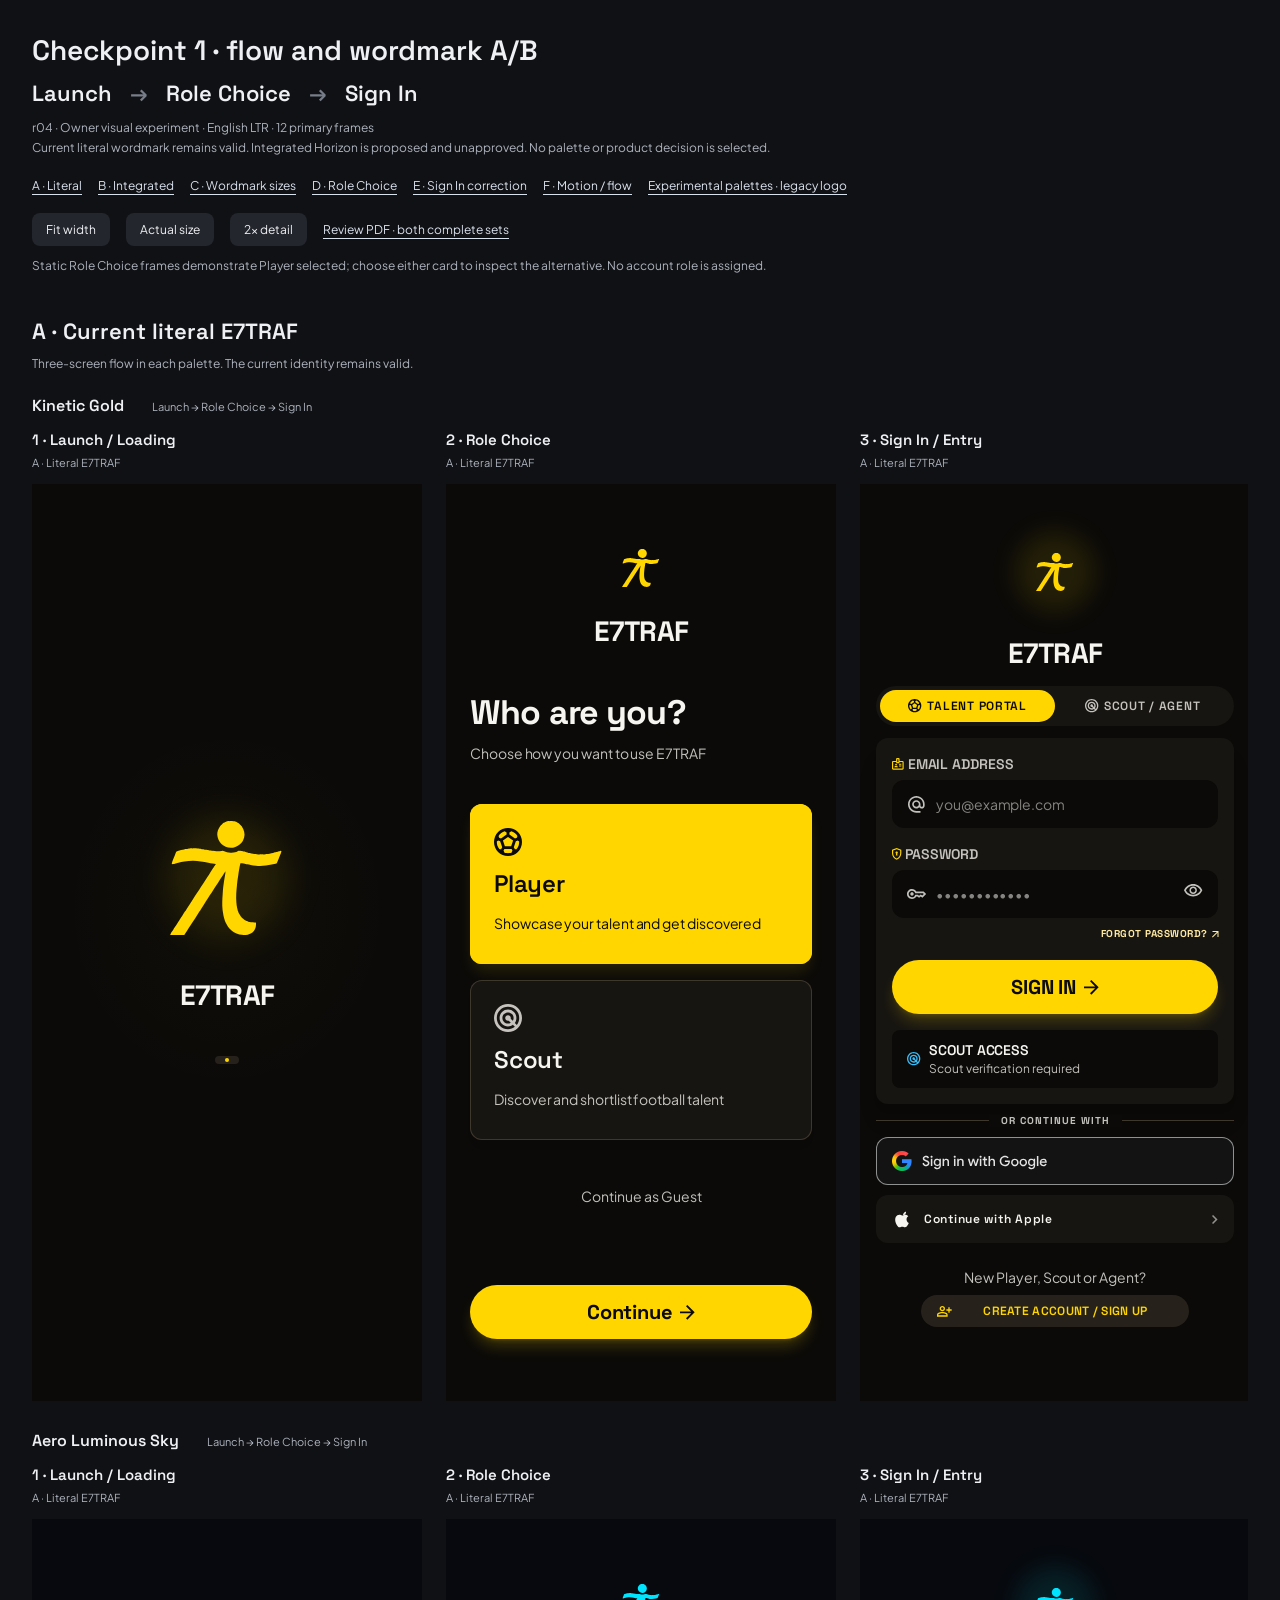
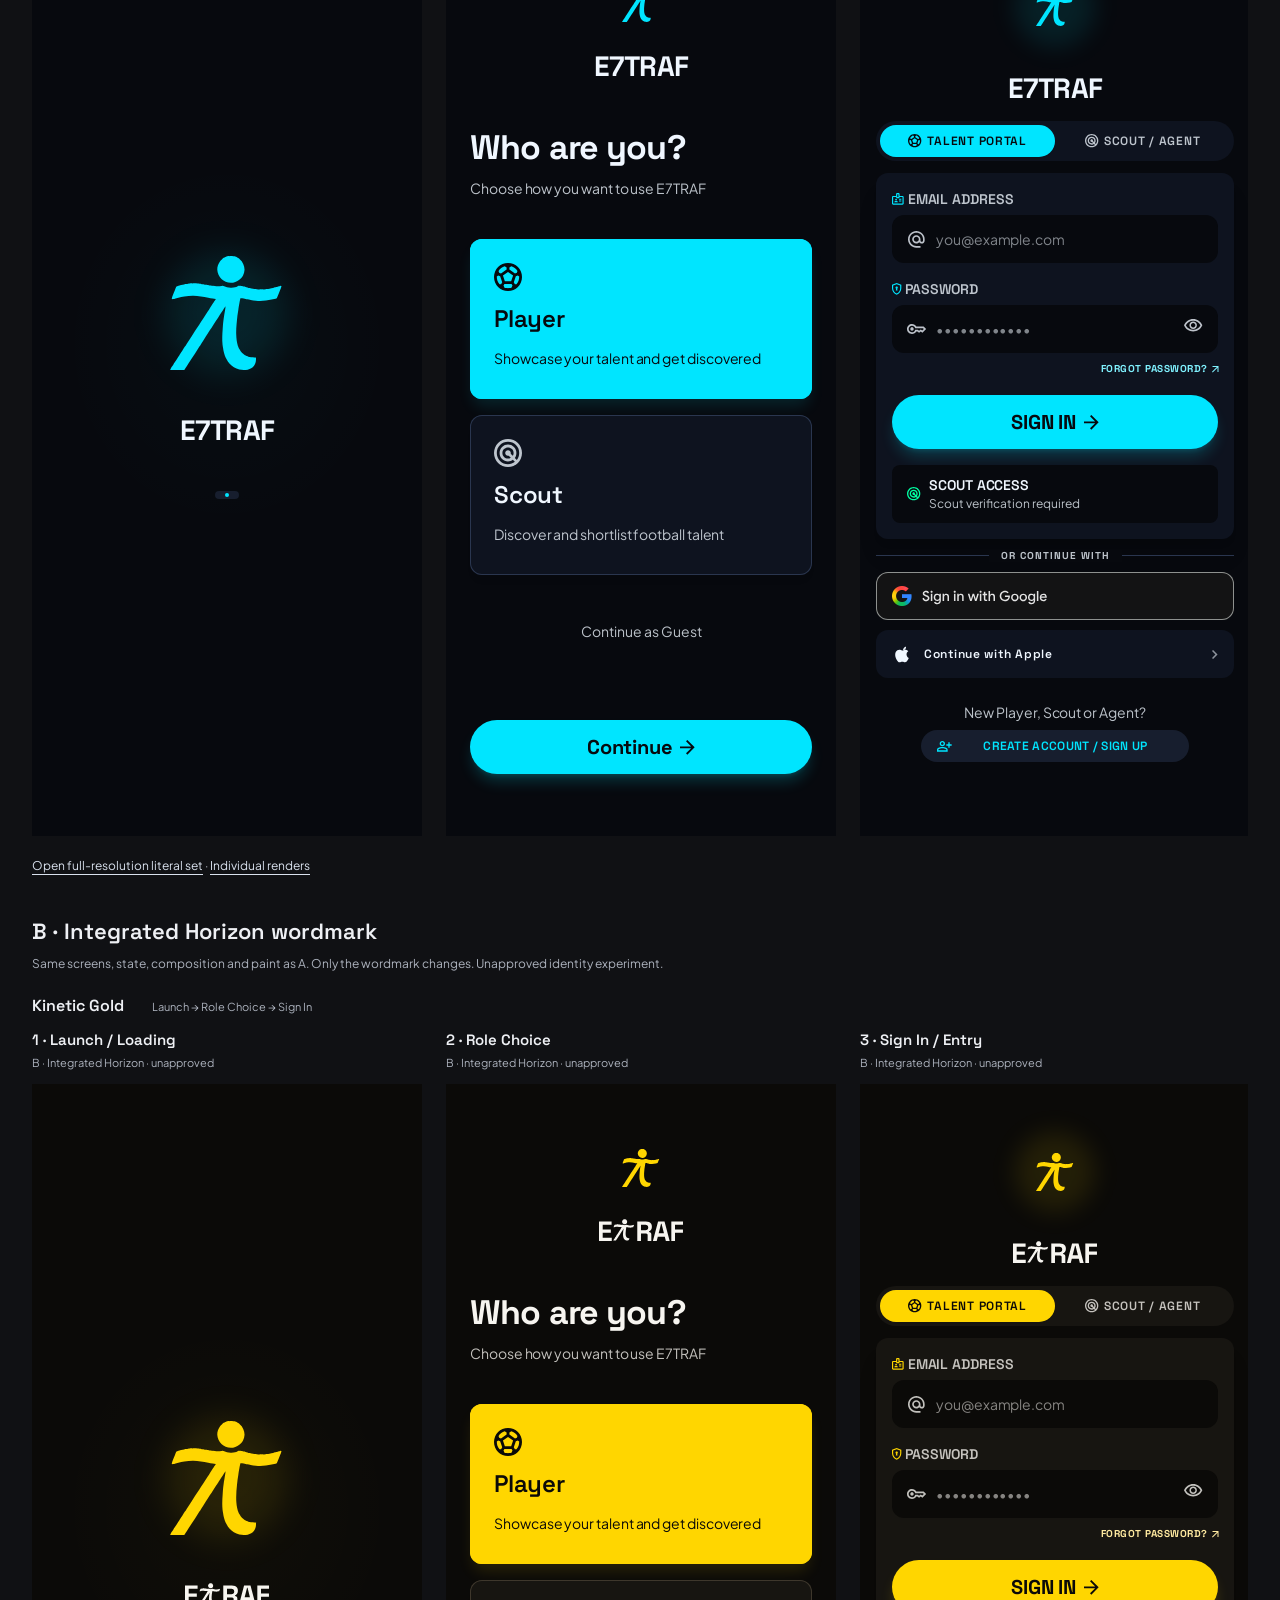
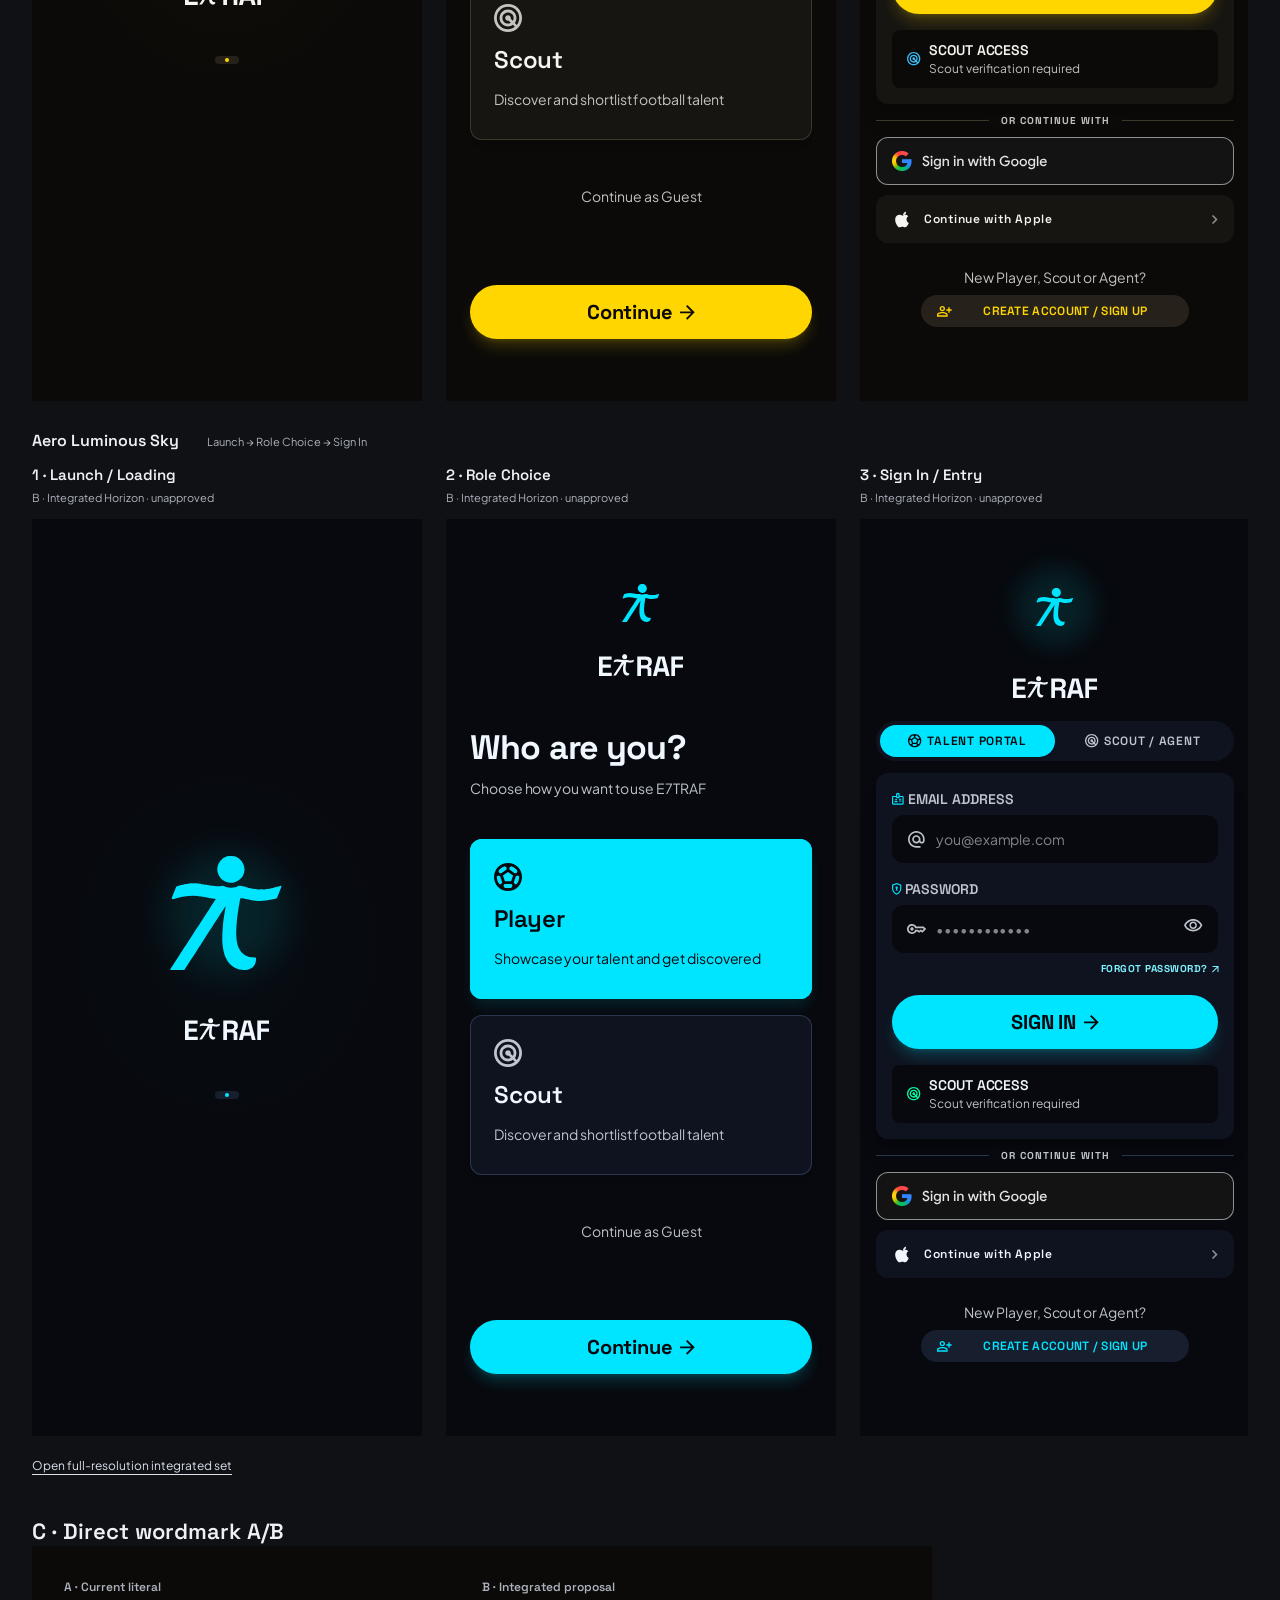
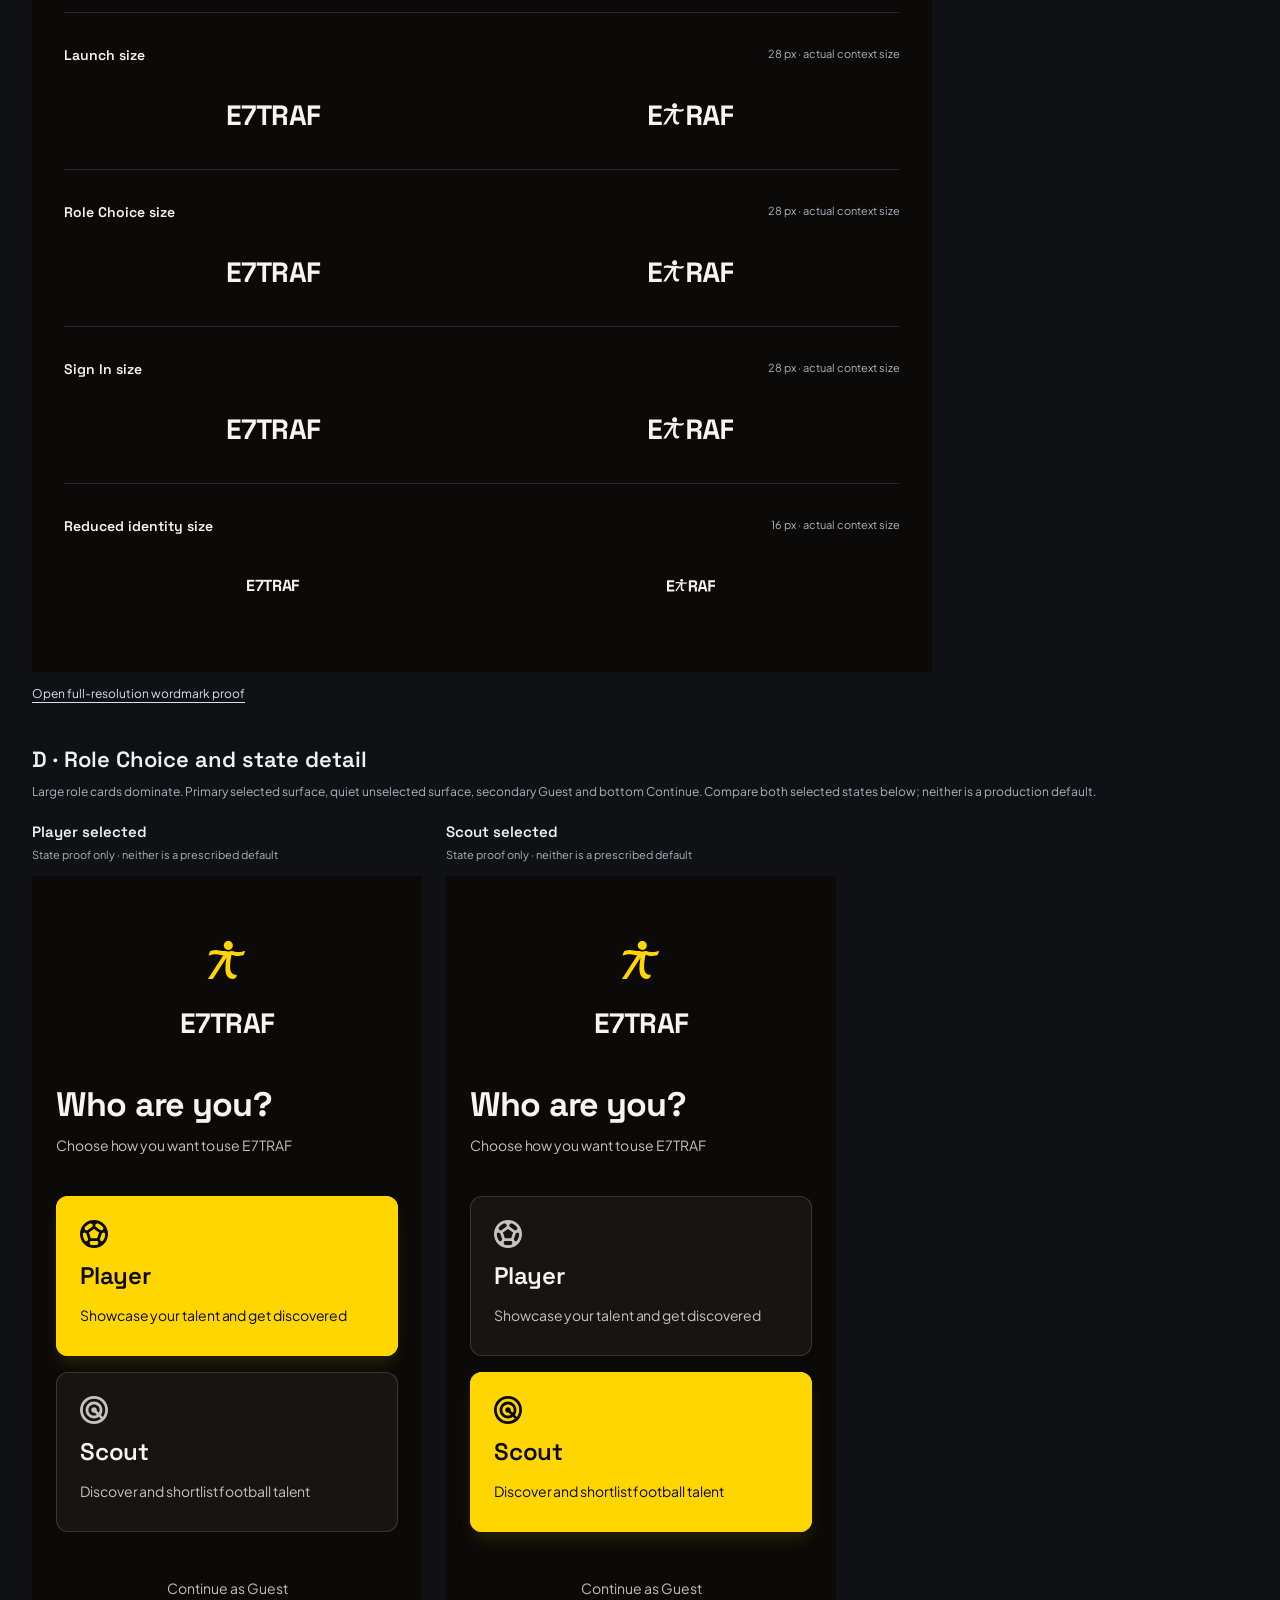
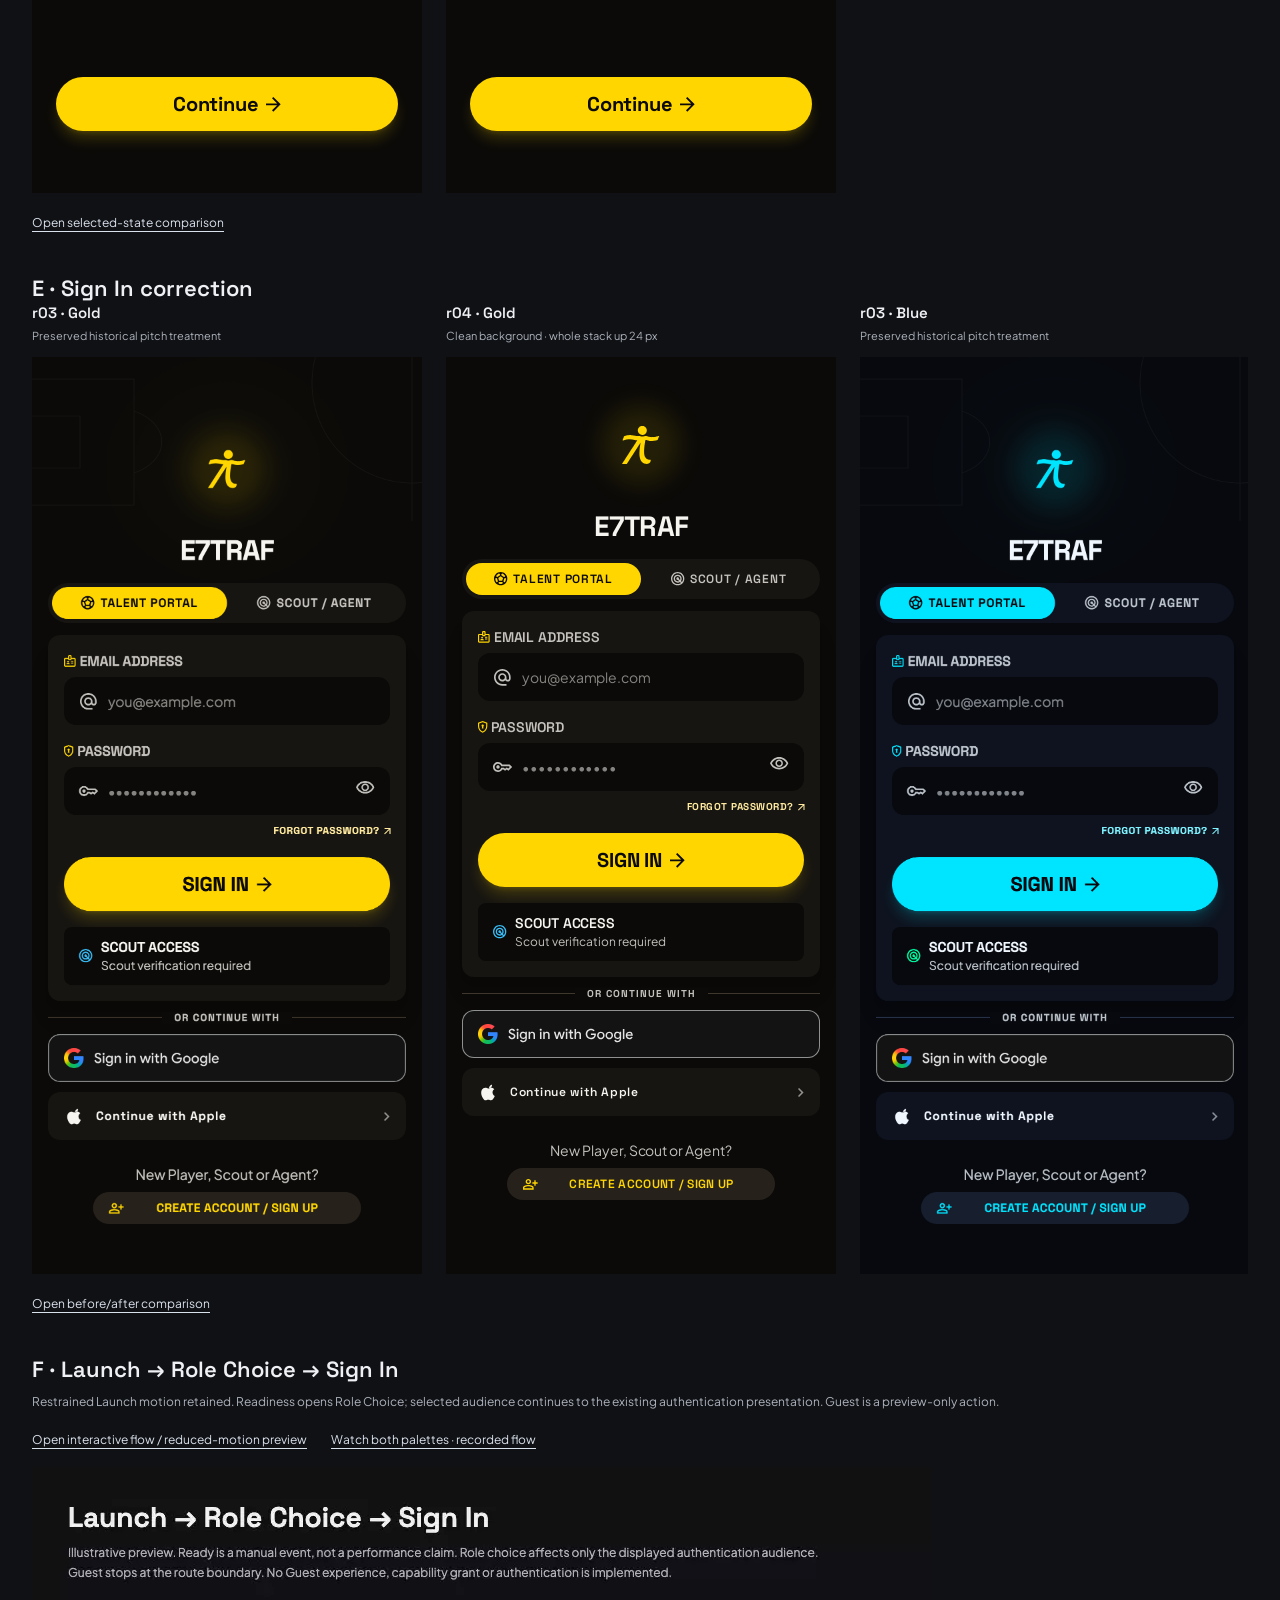
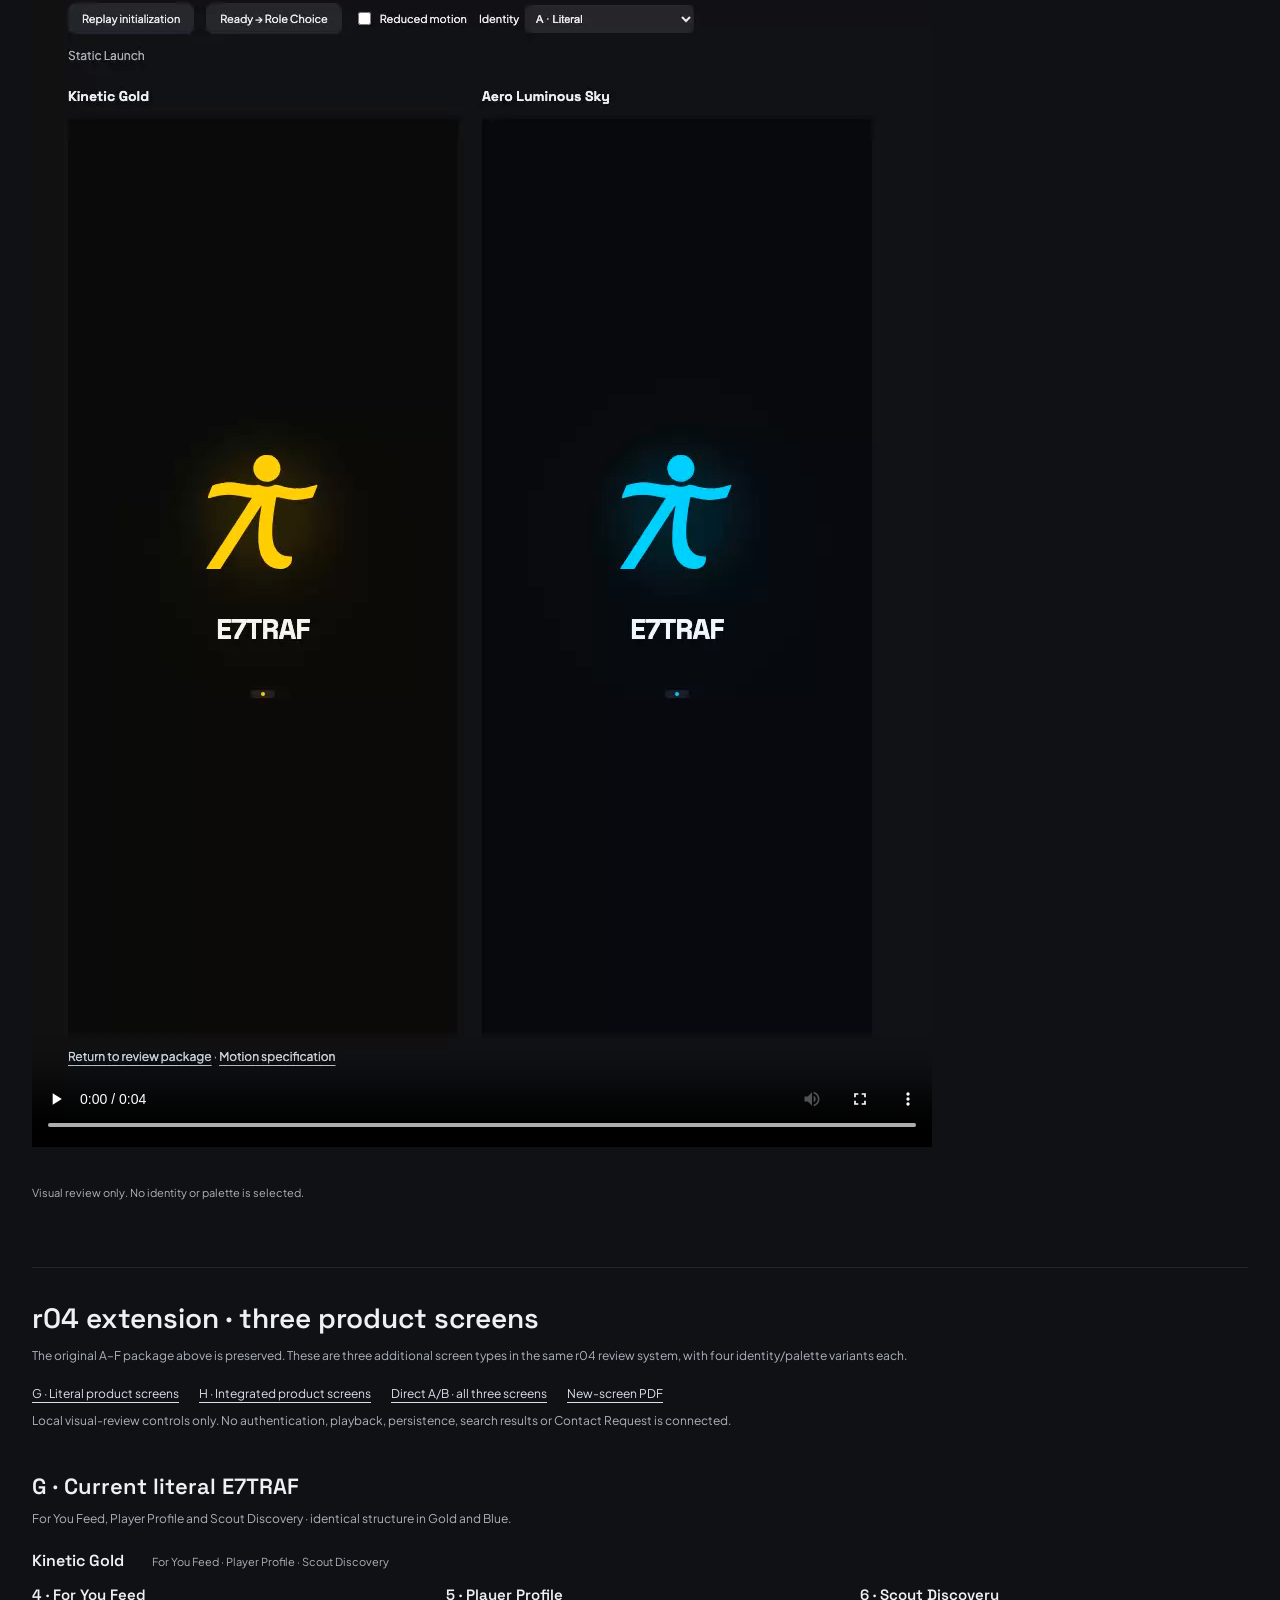
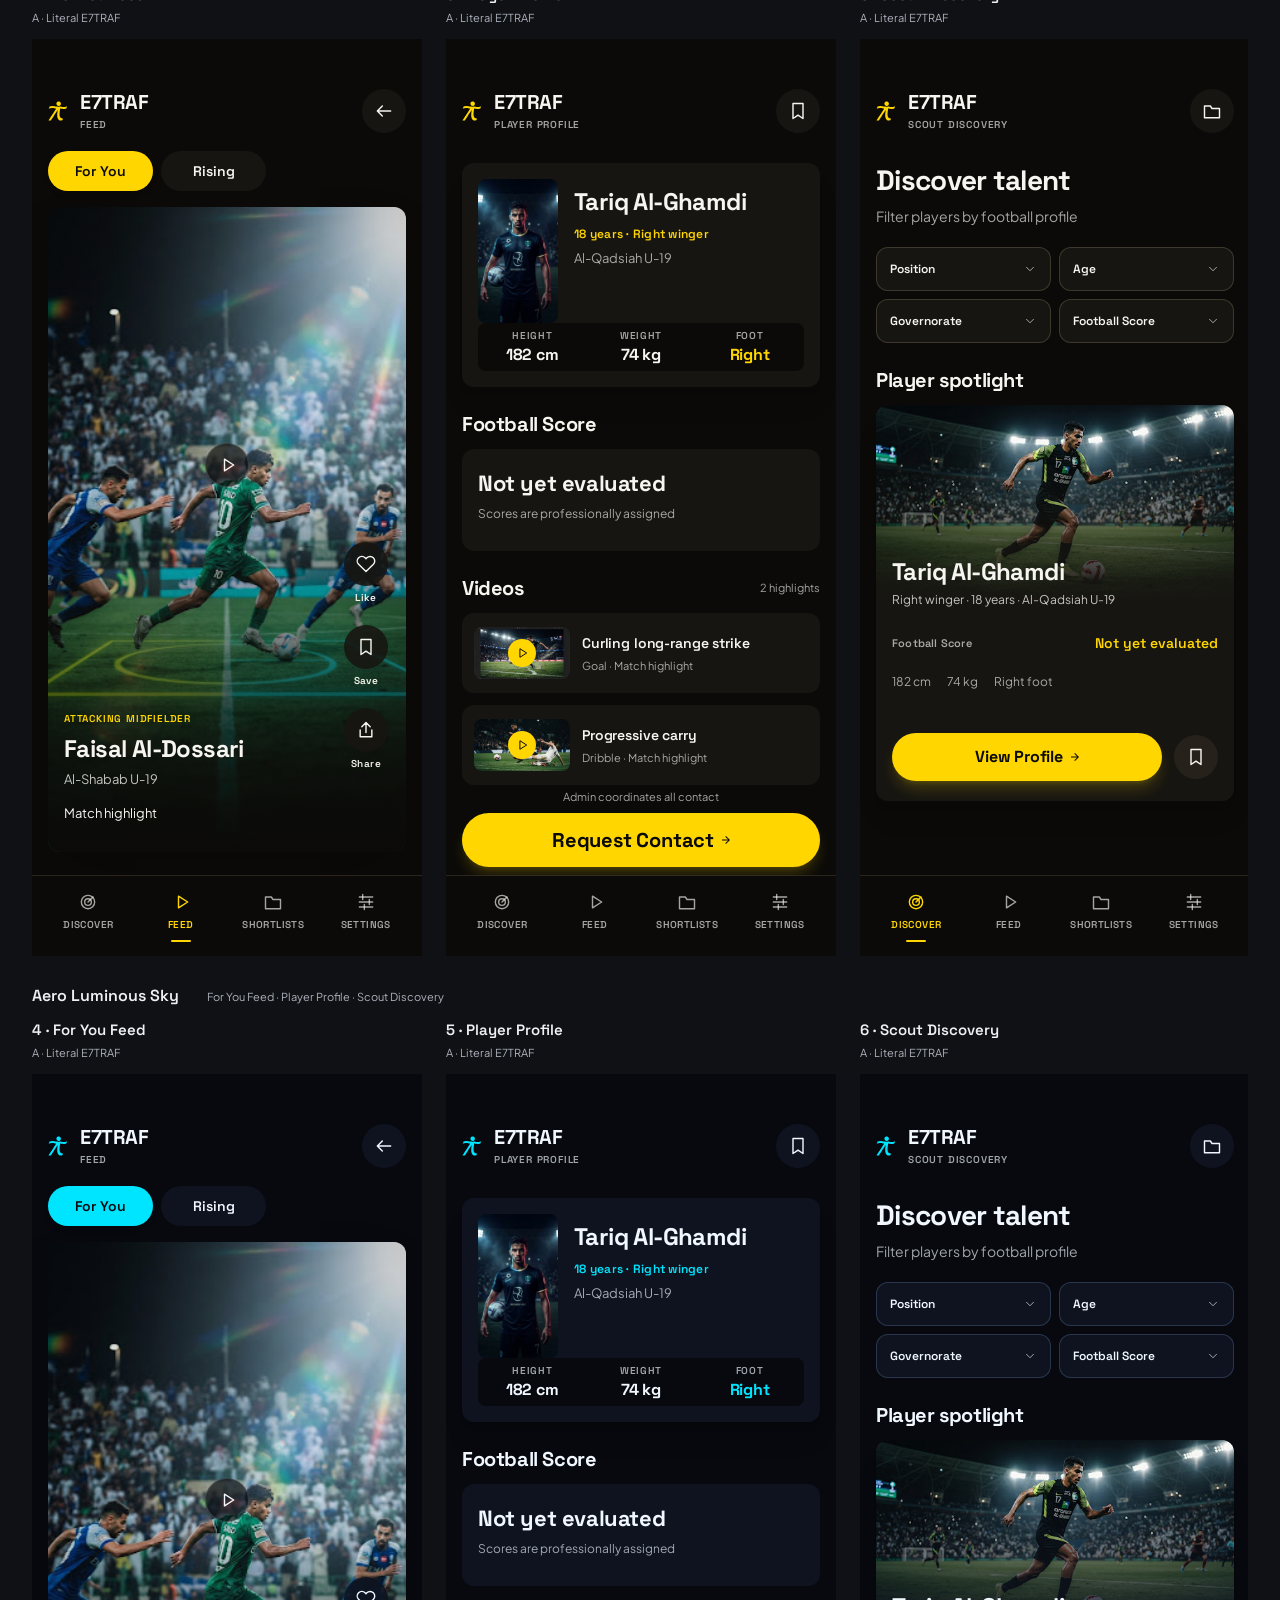
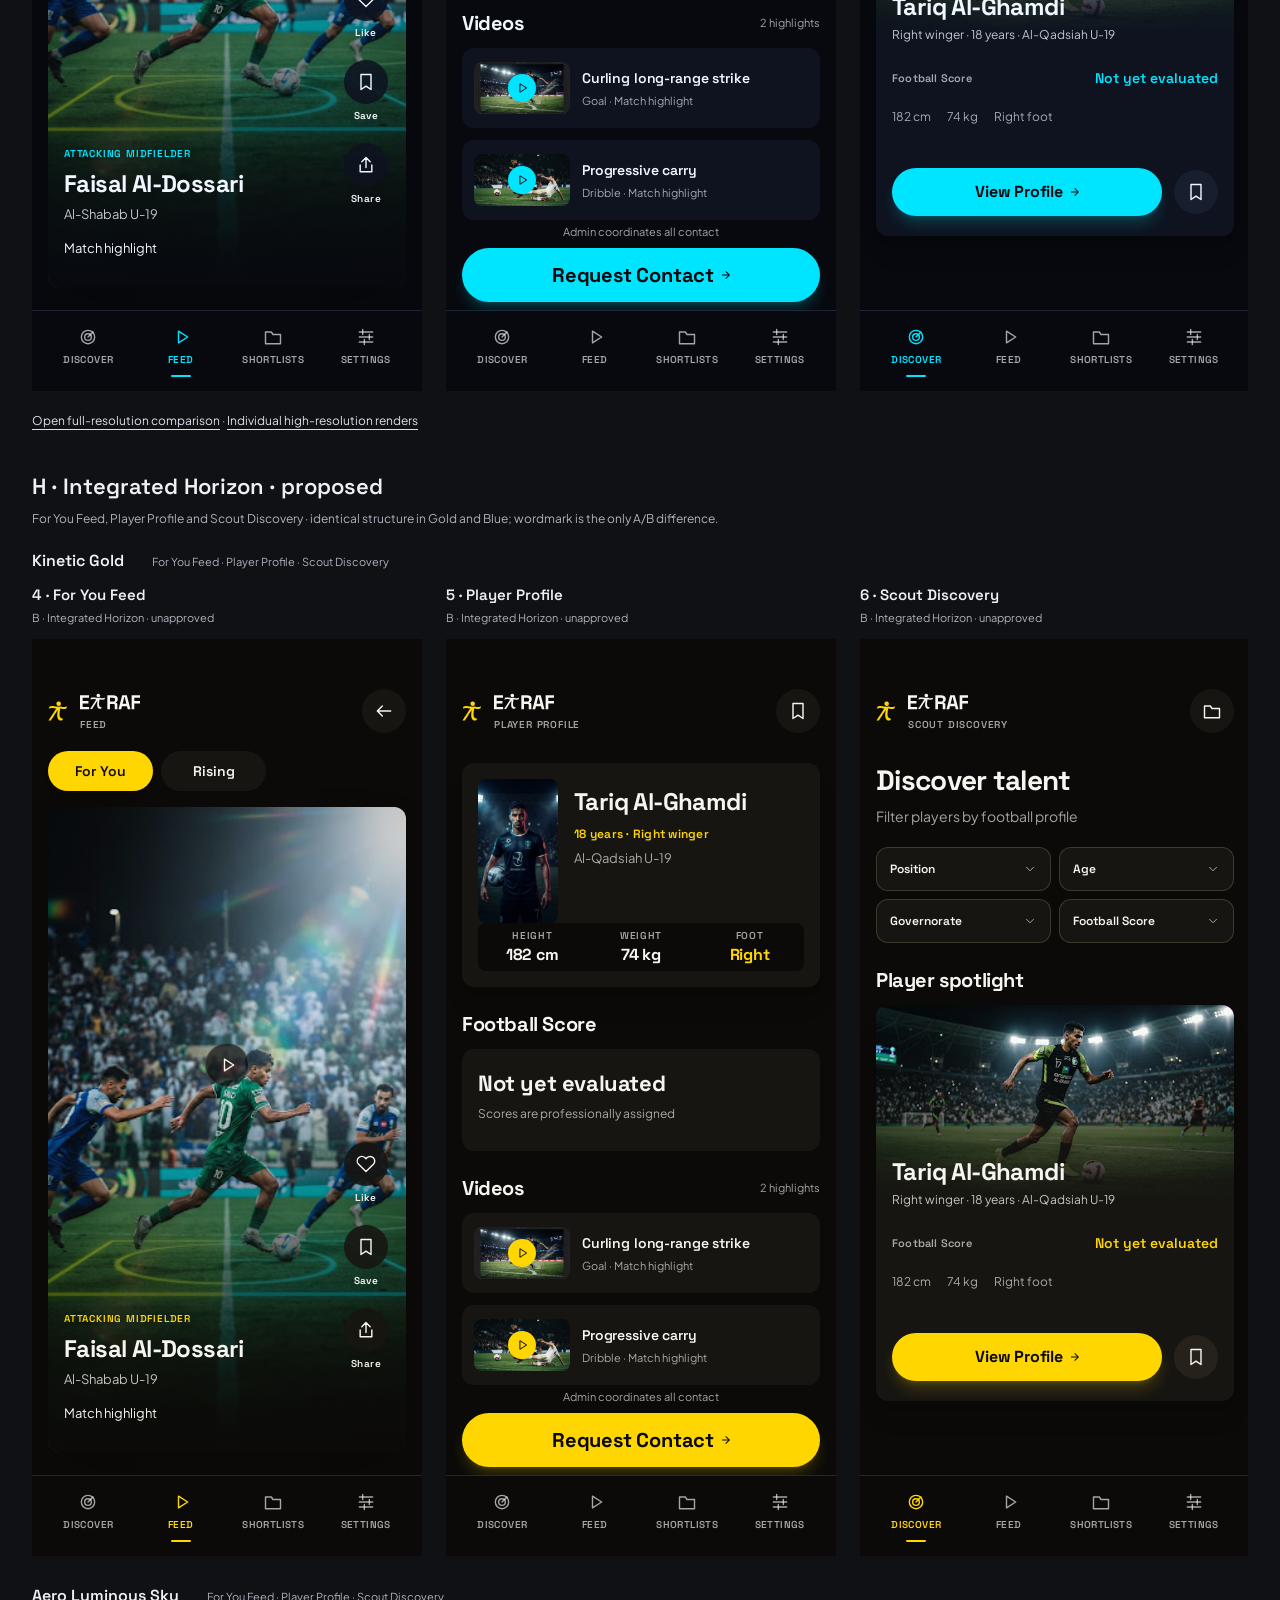
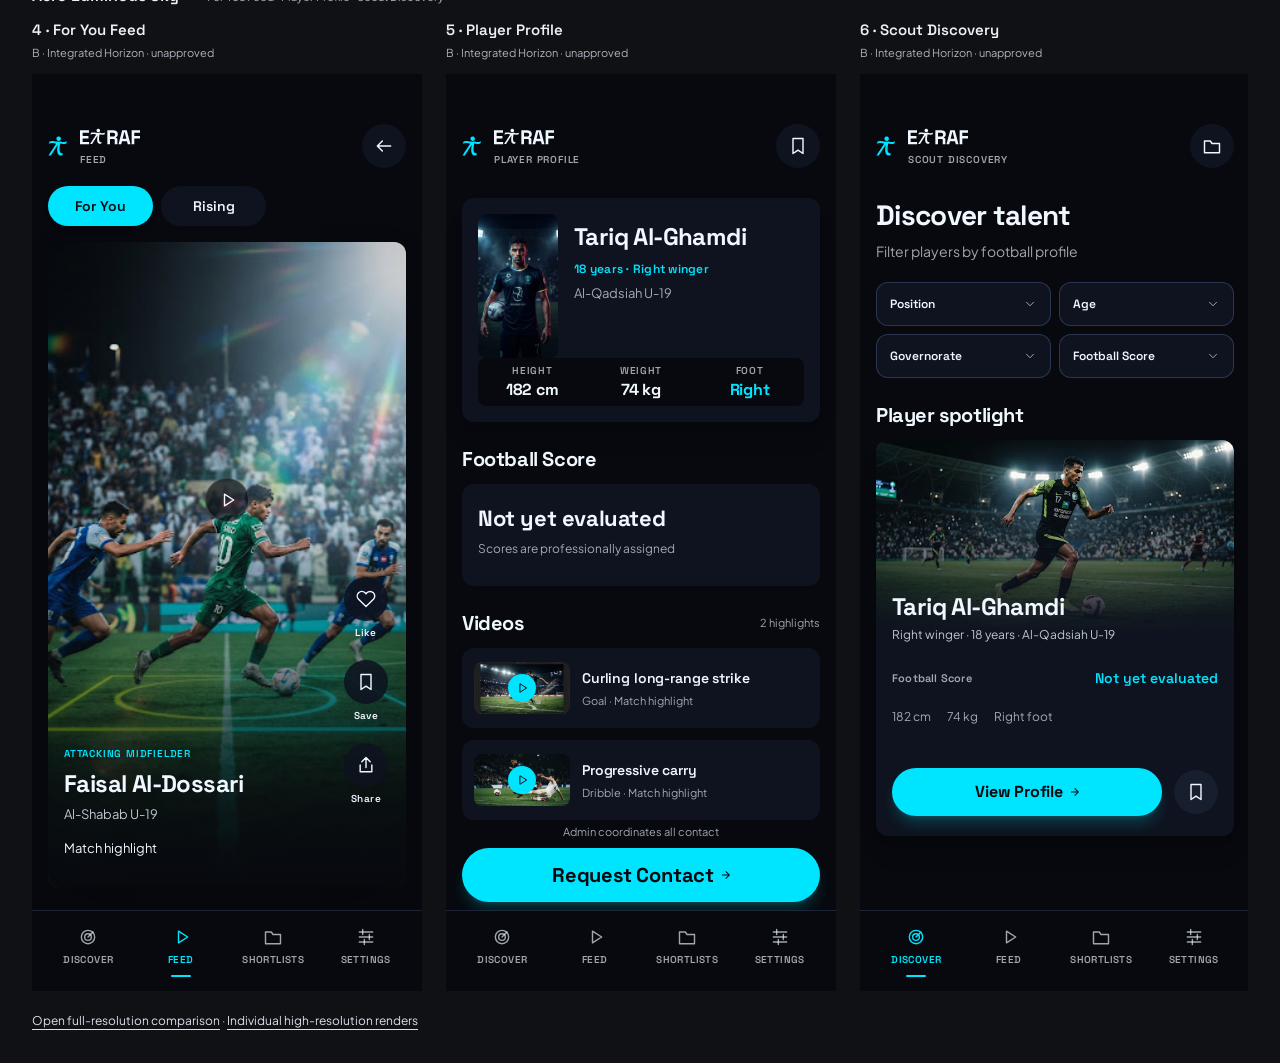
==== commit 1cd3b204: "add three experimental E7traf color variants" ====
--- a/index.html
+++ b/index.html
@@ -1,4 +1,4 @@
-<!doctype html><html lang="en" dir="ltr"><head><meta charset="utf-8"><meta name="viewport" content="width=device-width,initial-scale=1"><title>E7TRAF · Checkpoint 1 · r04 flow and identity A/B</title><link rel="stylesheet" href="design.css"><link rel="stylesheet" href="package.css"><link rel="stylesheet" href="extension/product.css"></head><body><main class="owner-package"><header class="package-intro"><h1>Checkpoint 1 · flow and wordmark A/B</h1><p class="flow-summary">Launch <span>→</span> Role Choice <span>→</span> Sign In</p><p>r04 · Owner visual experiment · English LTR · 12 primary frames<br>Current literal wordmark remains valid. Integrated Horizon is proposed and unapproved. No palette or product decision is selected.</p><nav class="section-nav"><a href="#section-a">A · Literal</a><a href="#section-b">B · Integrated</a><a href="#section-c">C · Wordmark sizes</a><a href="#section-d">D · Role Choice</a><a href="#section-e">E · Sign In correction</a><a href="#section-f">F · Motion / flow</a></nav><div class="package-toolbar"><button data-zoom="fit">Fit width</button><button data-zoom="1">Actual size</button><button data-zoom="2">2× detail</button><a href="review.pdf">Review PDF · both complete sets</a></div><p class="review-status" role="status" aria-live="polite">Static Role Choice frames demonstrate Player selected; choose either card to inspect the alternative. No account role is assigned.</p></header><div class="sets-overview"><section class="owner-section" id="section-a"><h2>A · Current literal E7TRAF</h2><p class="section-note">Three-screen flow in each palette. The current identity remains valid.</p><div class="zoom-region"><div class="set-board" data-set="literal"><div class="palette-flow"><h3>Kinetic Gold <span>Launch → Role Choice → Sign In</span></h3><div class="flow-row"><section class="review-column" data-primary-frame="literal-gold-launch"><h4 class="frame-label">1 · Launch / Loading<small>A · Literal E7TRAF</small></h4><article class="screen launch gold" data-screen="launch" data-palette="gold" data-identity="literal" aria-label="Launch / Loading — gold"><div class="ambient-light" aria-hidden="true"></div>
+<!doctype html><html lang="en" dir="ltr"><head><meta charset="utf-8"><meta name="viewport" content="width=device-width,initial-scale=1"><title>E7TRAF · Checkpoint 1 · r04 flow and identity A/B</title><link rel="stylesheet" href="design.css"><link rel="stylesheet" href="package.css"><link rel="stylesheet" href="extension/product.css"></head><body><main class="owner-package"><header class="package-intro"><h1>Checkpoint 1 · flow and wordmark A/B</h1><p class="flow-summary">Launch <span>→</span> Role Choice <span>→</span> Sign In</p><p>r04 · Owner visual experiment · English LTR · 12 primary frames<br>Current literal wordmark remains valid. Integrated Horizon is proposed and unapproved. No palette or product decision is selected.</p><nav class="section-nav"><a href="#section-a">A · Literal</a><a href="#section-b">B · Integrated</a><a href="#section-c">C · Wordmark sizes</a><a href="#section-d">D · Role Choice</a><a href="#section-e">E · Sign In correction</a><a href="#section-f">F · Motion / flow</a><a href="experiments/index.html" data-experimental-review-link>Experimental palettes · legacy logo</a></nav><div class="package-toolbar"><button data-zoom="fit">Fit width</button><button data-zoom="1">Actual size</button><button data-zoom="2">2× detail</button><a href="review.pdf">Review PDF · both complete sets</a></div><p class="review-status" role="status" aria-live="polite">Static Role Choice frames demonstrate Player selected; choose either card to inspect the alternative. No account role is assigned.</p></header><div class="sets-overview"><section class="owner-section" id="section-a"><h2>A · Current literal E7TRAF</h2><p class="section-note">Three-screen flow in each palette. The current identity remains valid.</p><div class="zoom-region"><div class="set-board" data-set="literal"><div class="palette-flow"><h3>Kinetic Gold <span>Launch → Role Choice → Sign In</span></h3><div class="flow-row"><section class="review-column" data-primary-frame="literal-gold-launch"><h4 class="frame-label">1 · Launch / Loading<small>A · Literal E7TRAF</small></h4><article class="screen launch gold" data-screen="launch" data-palette="gold" data-identity="literal" aria-label="Launch / Loading — gold"><div class="ambient-light" aria-hidden="true"></div>
 <div class="launch-identity"><span><svg role="img" aria-label="E7TRAF Final Horizon symbol" width="40" height="56" viewBox="0 0 40 56" fill="none" xmlns="http://www.w3.org/2000/svg">
 <g clip-path="url(#horizon-clip-0)">
 <g clip-path="url(#horizon-clip-1)">
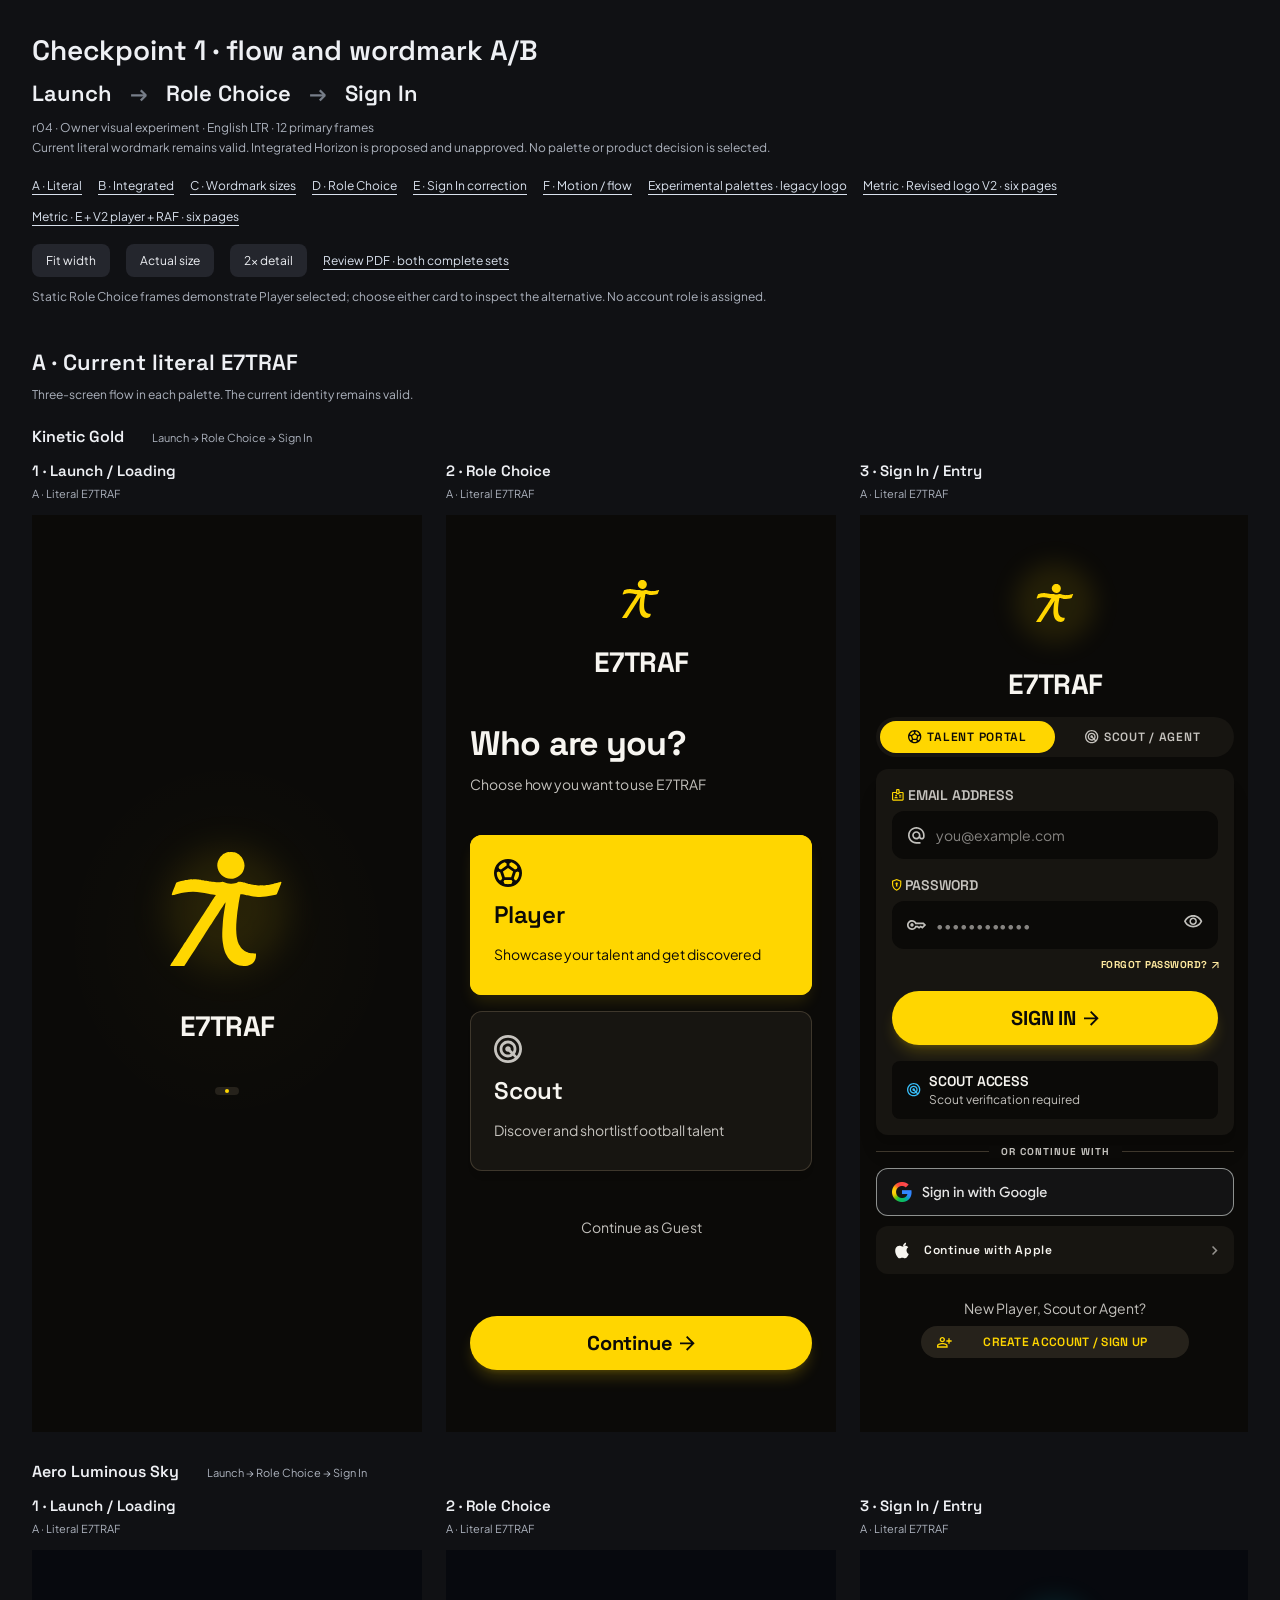
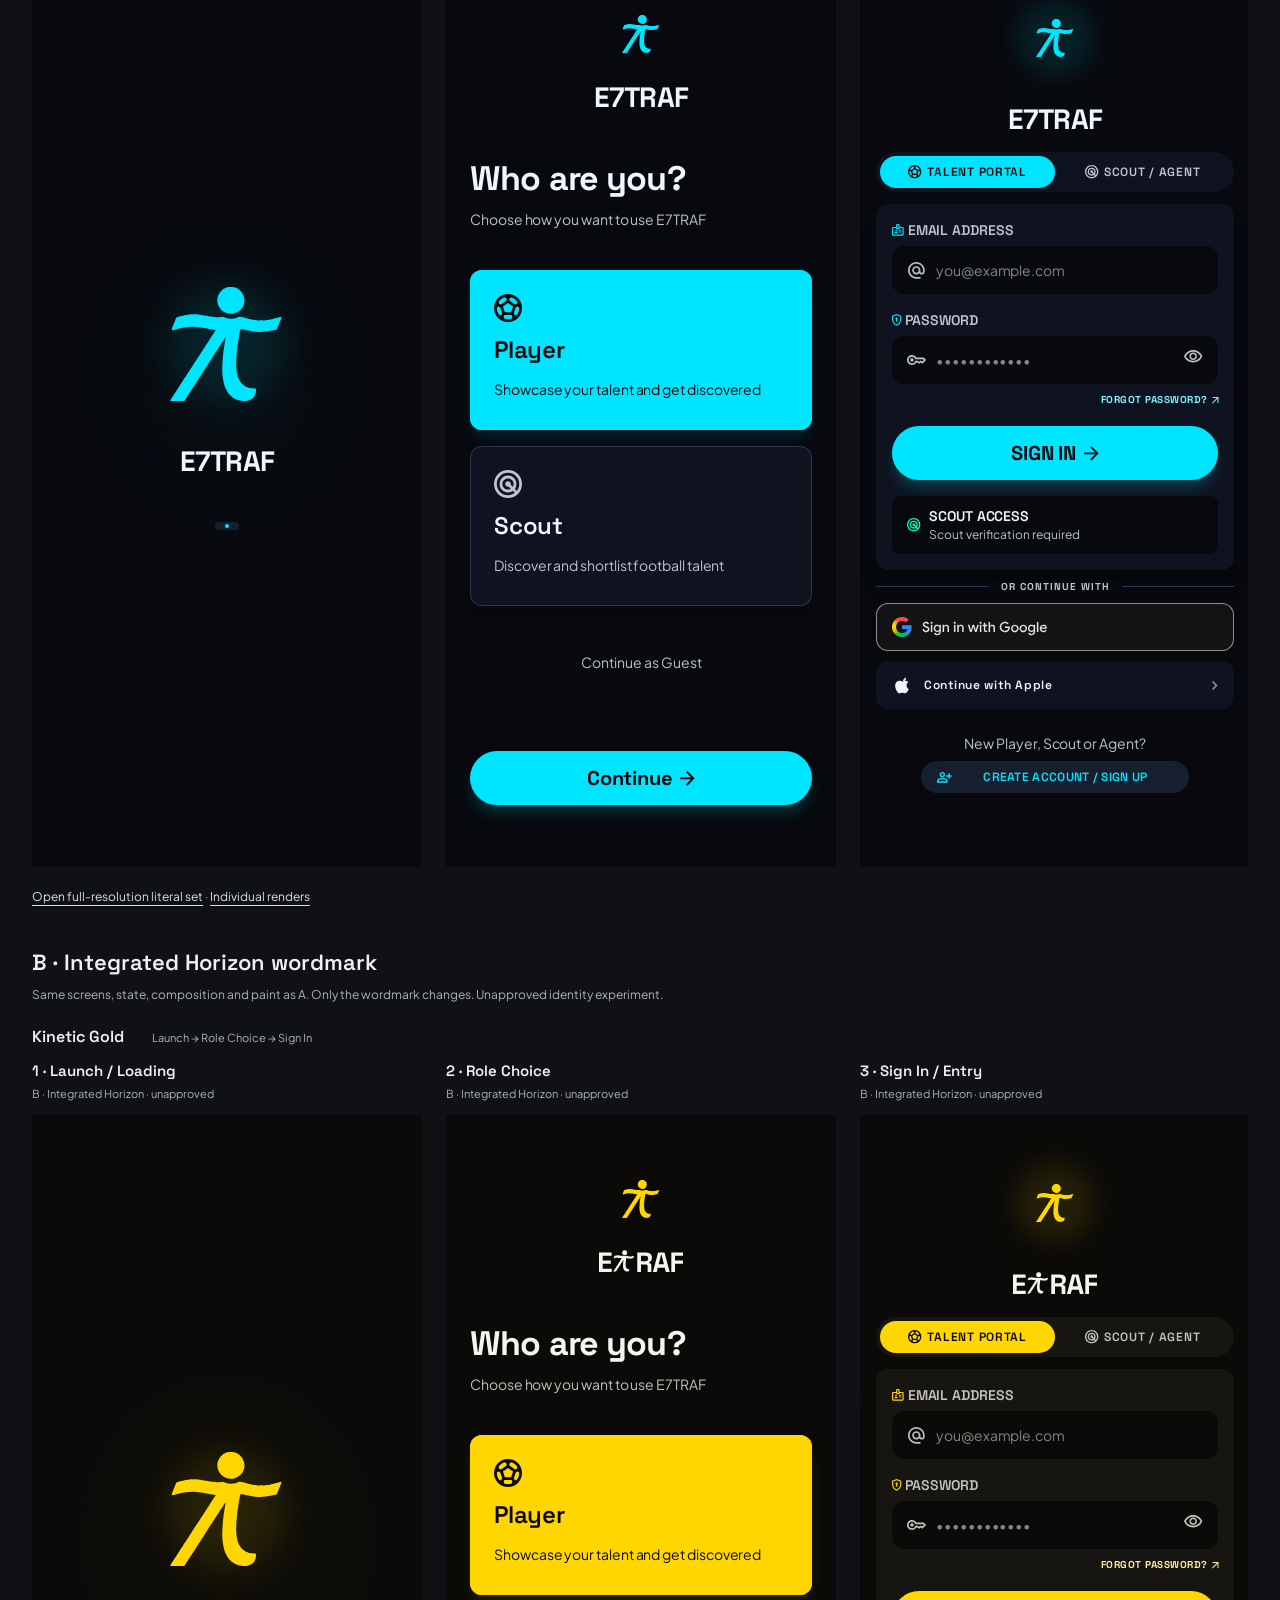
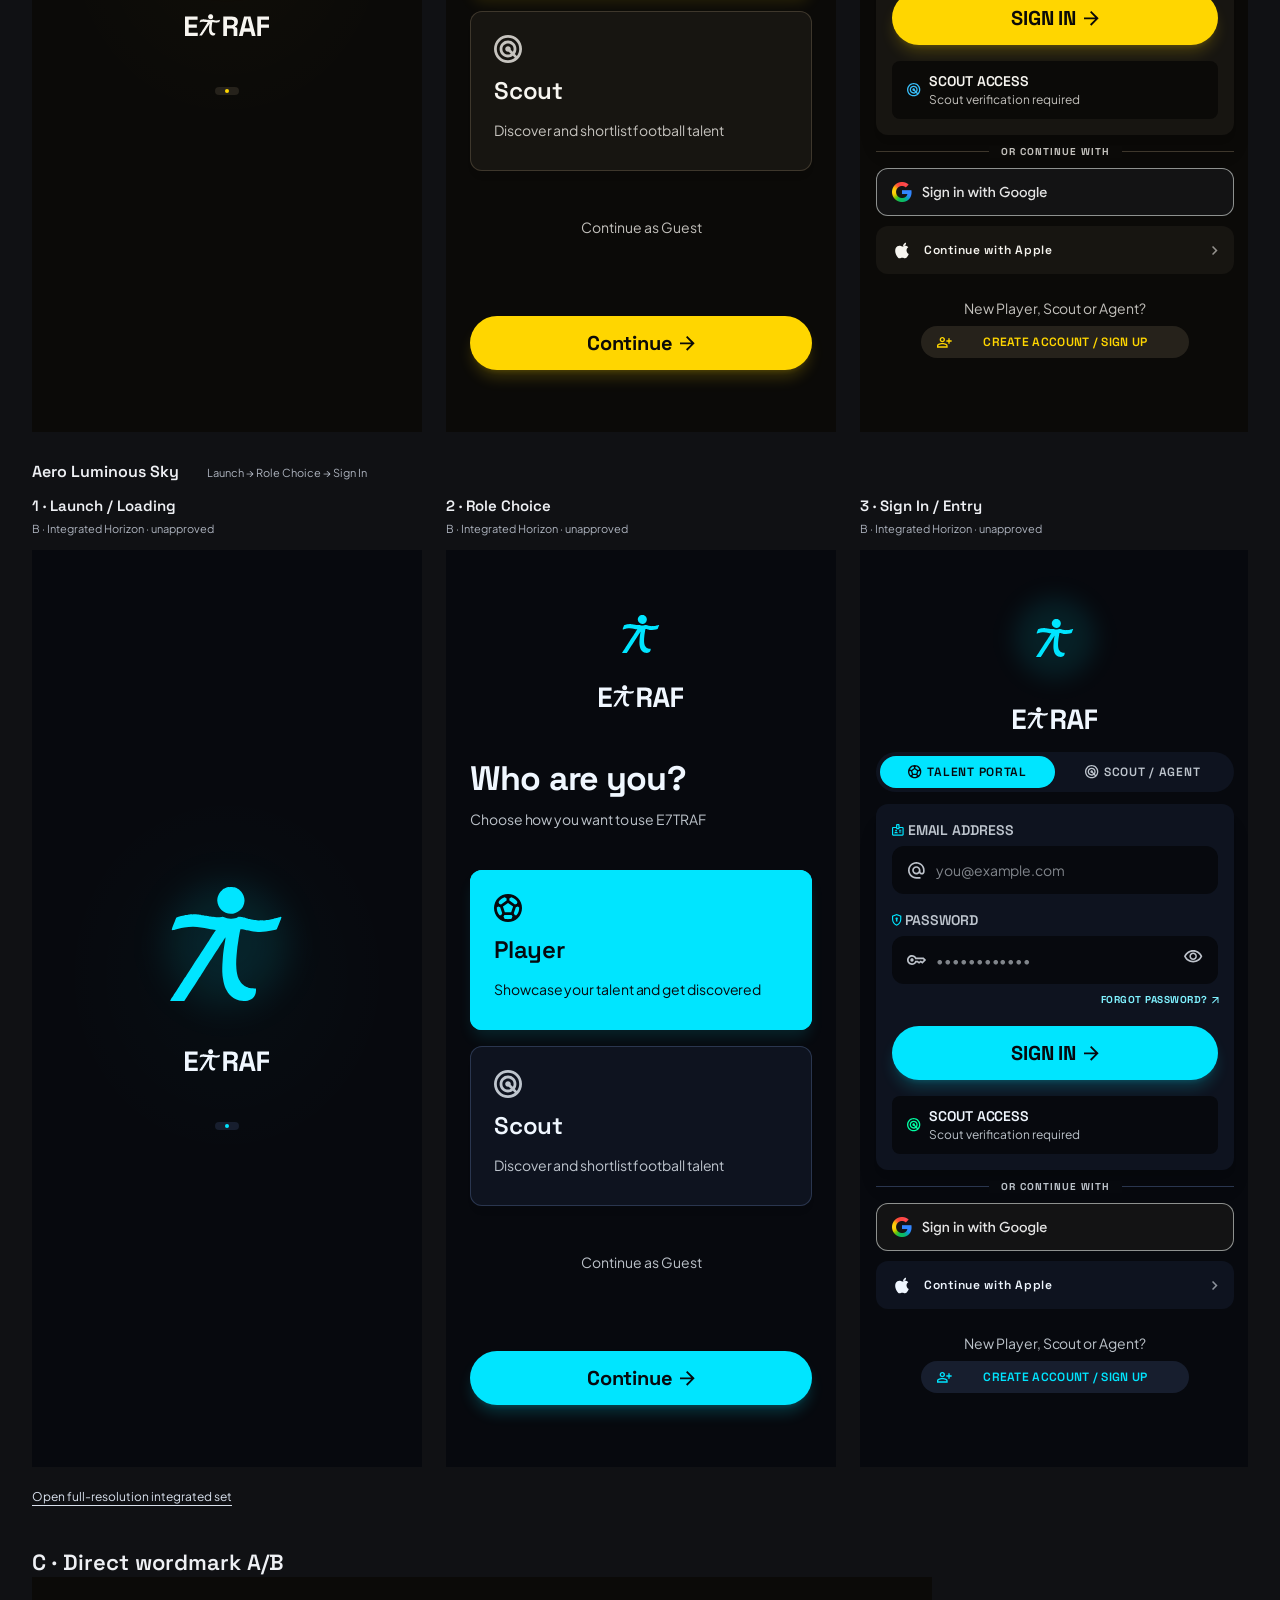
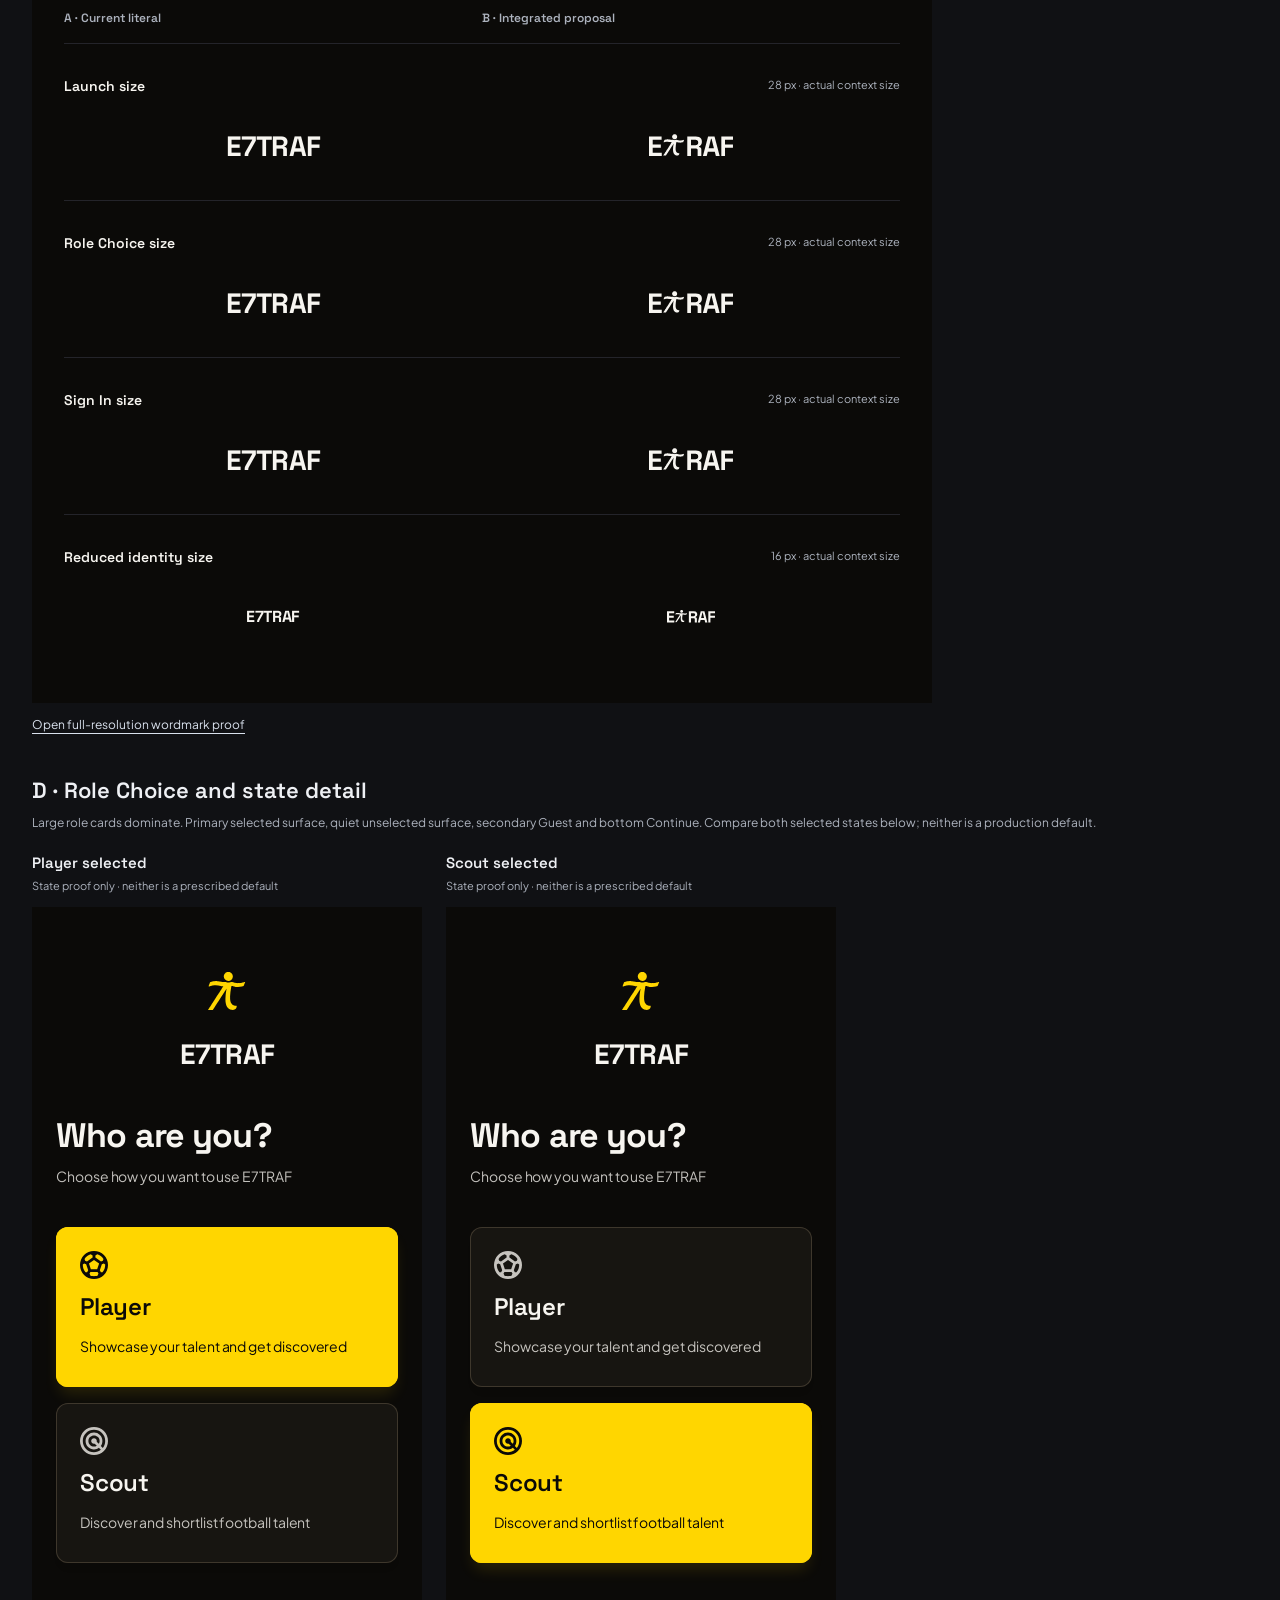
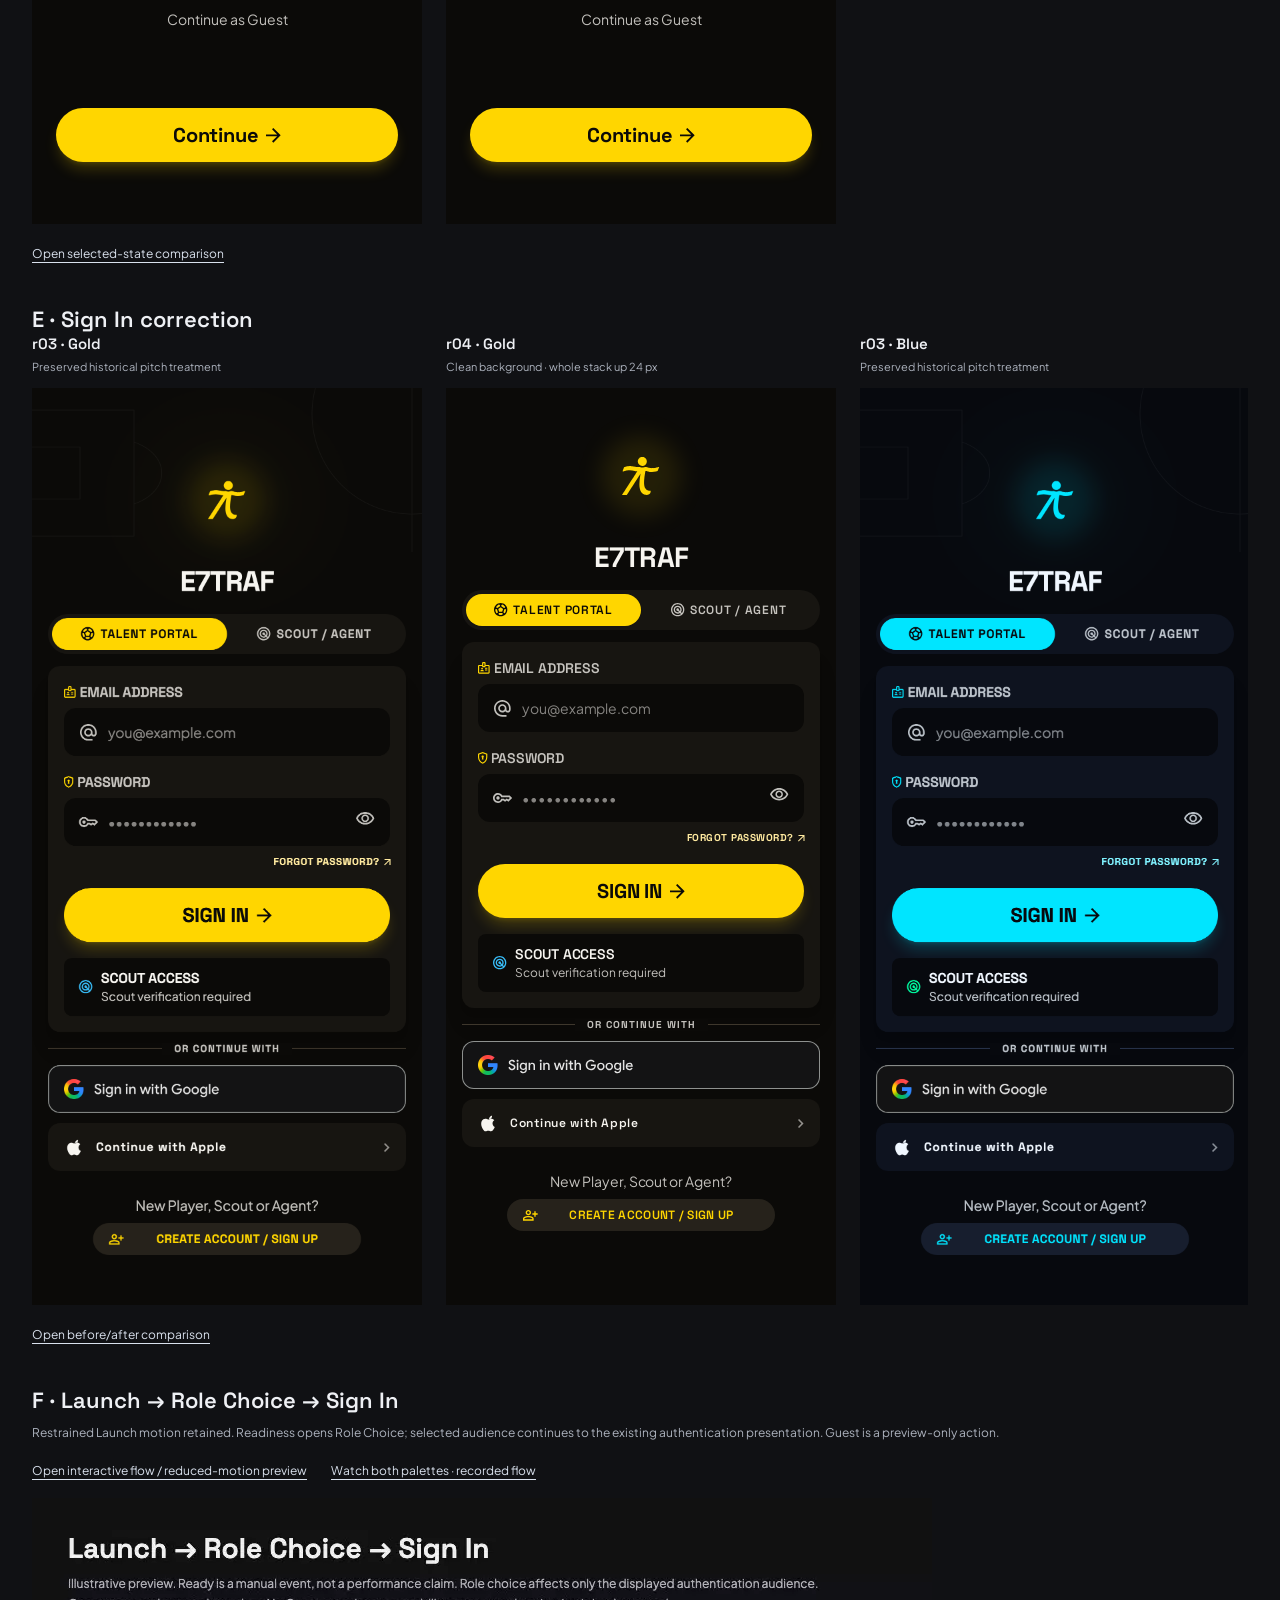
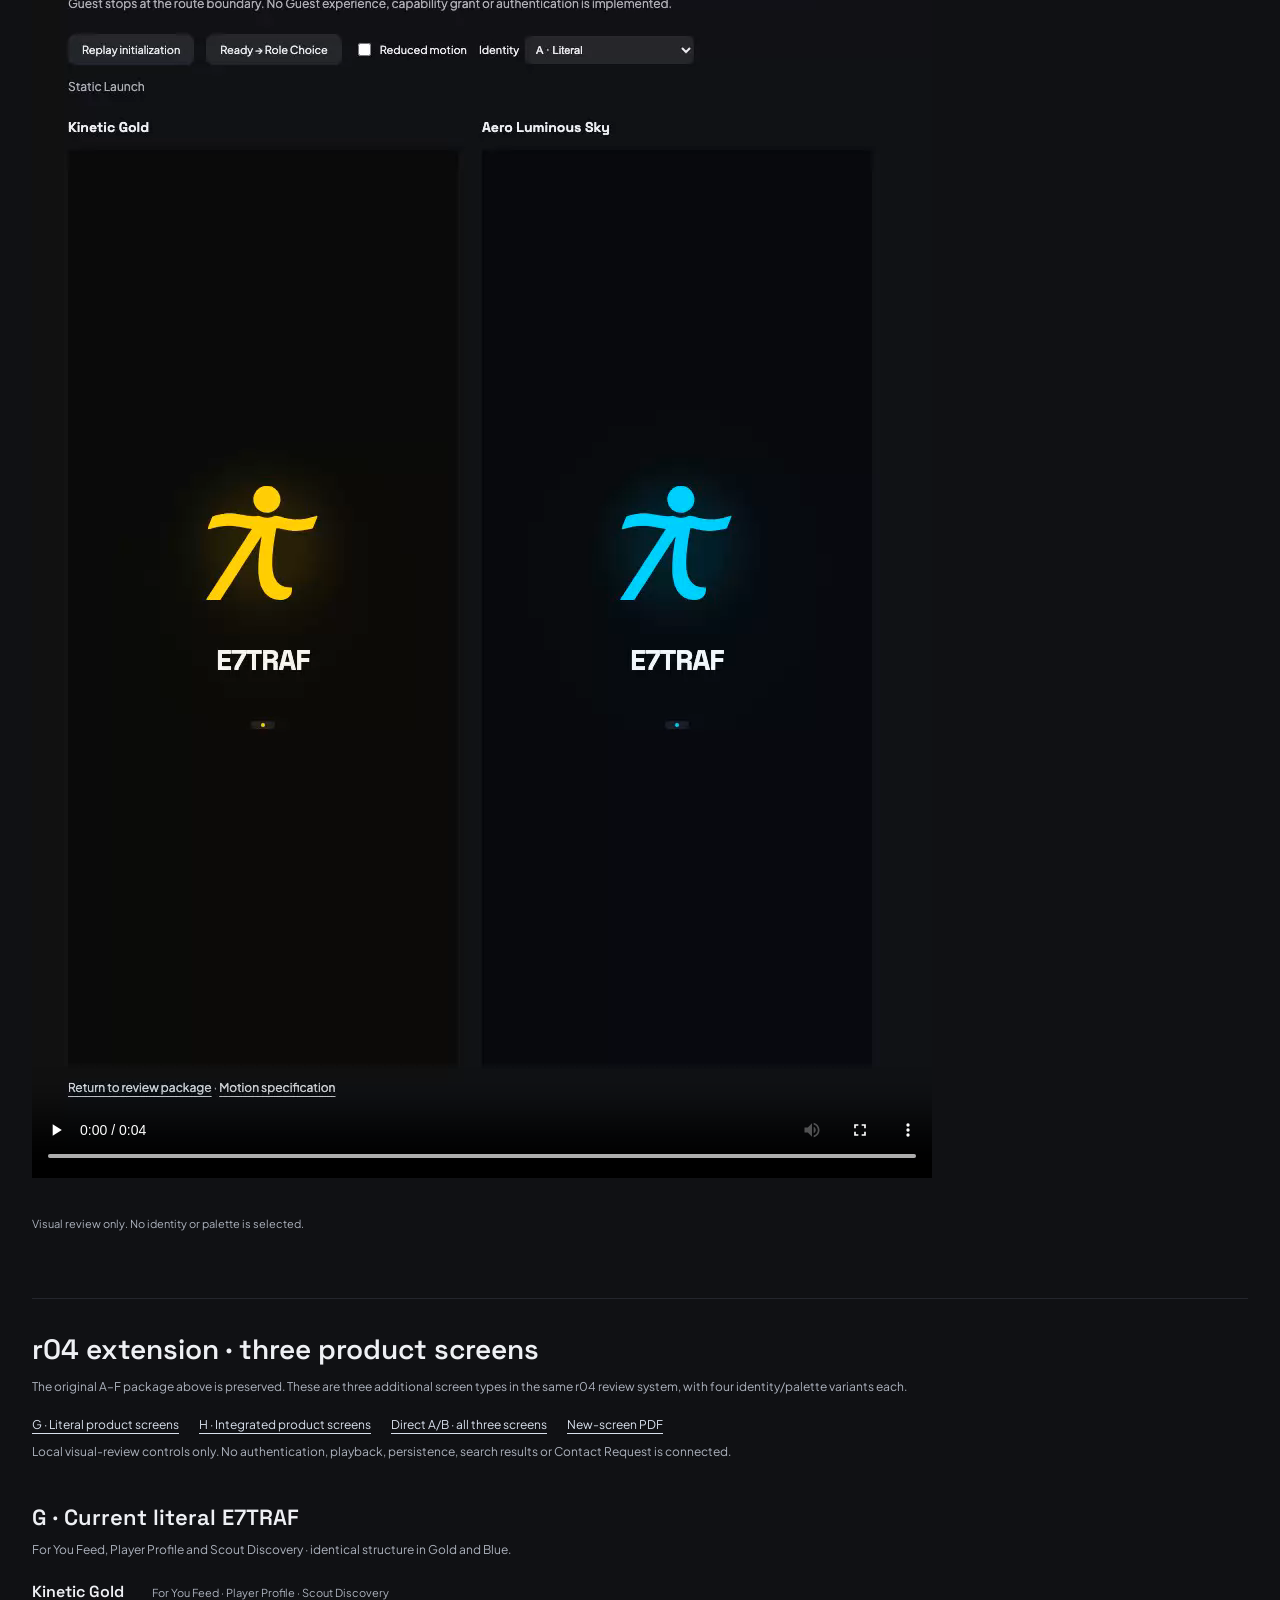
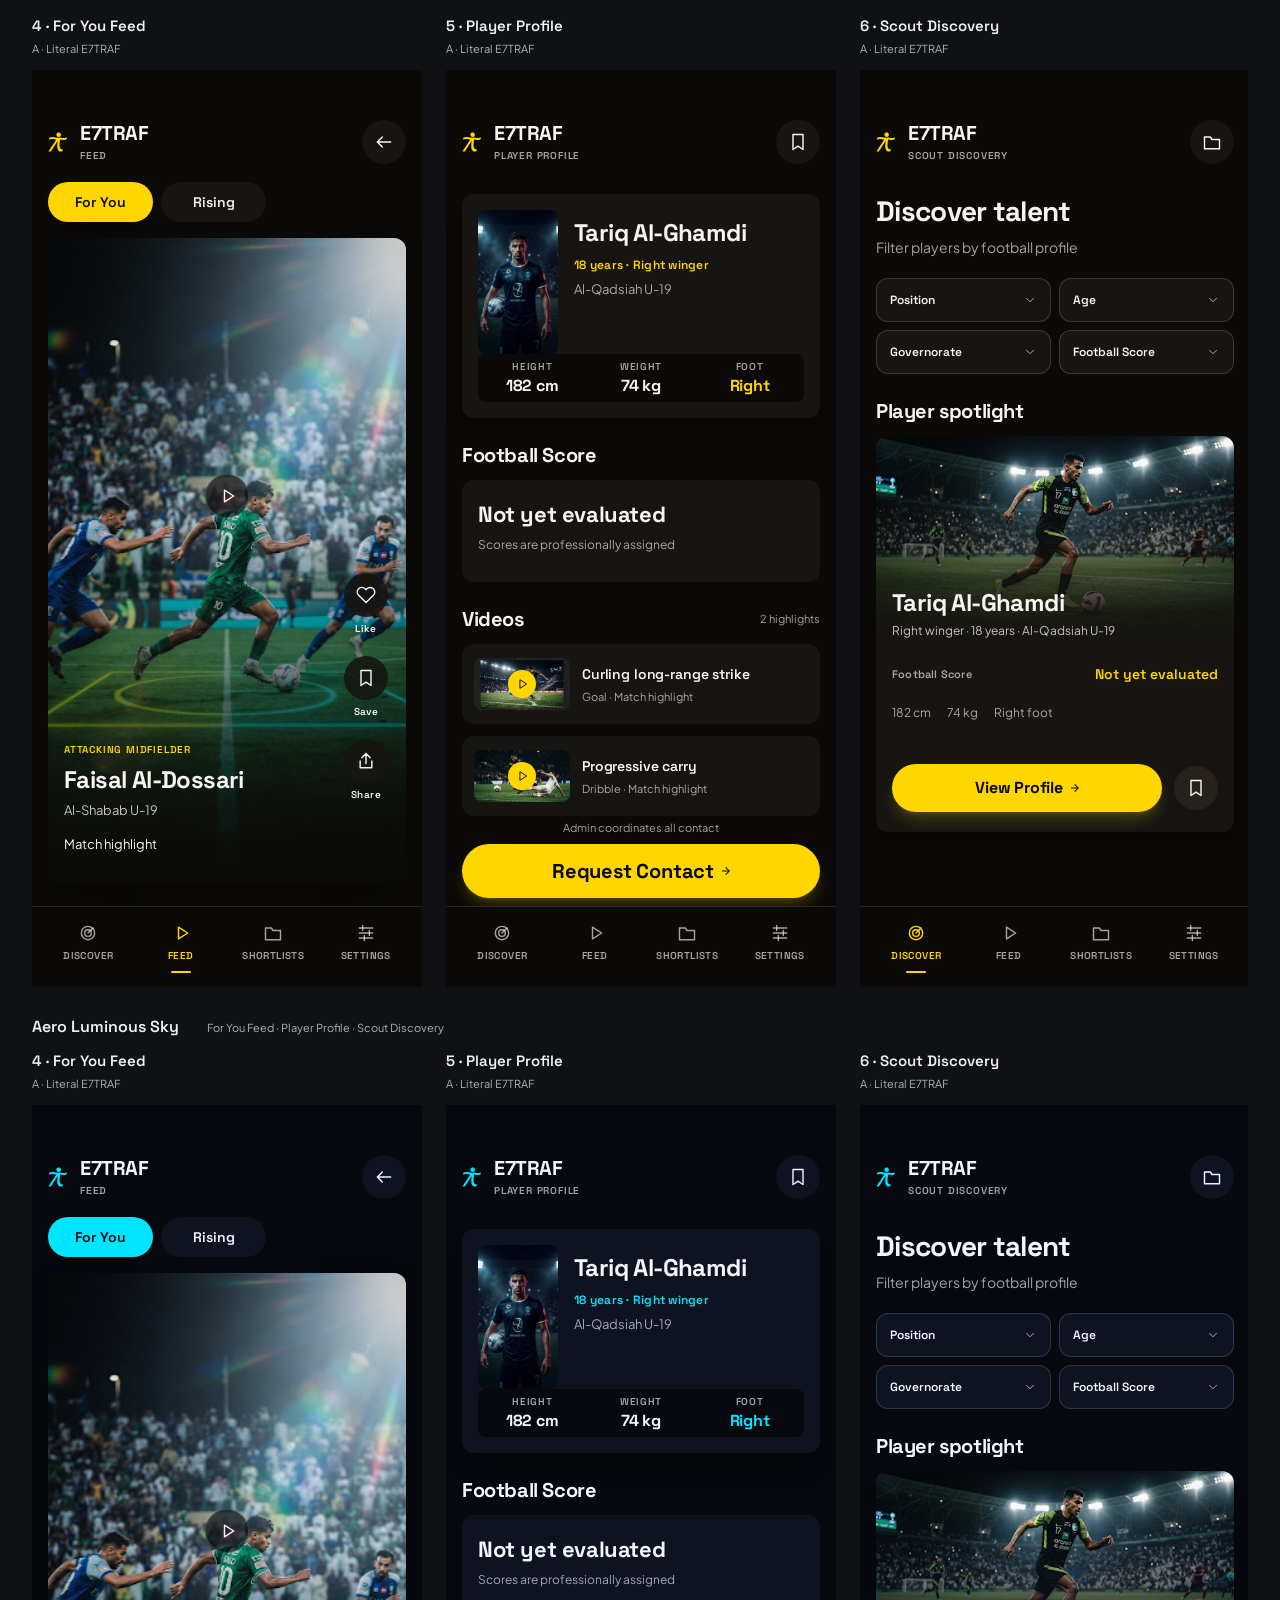
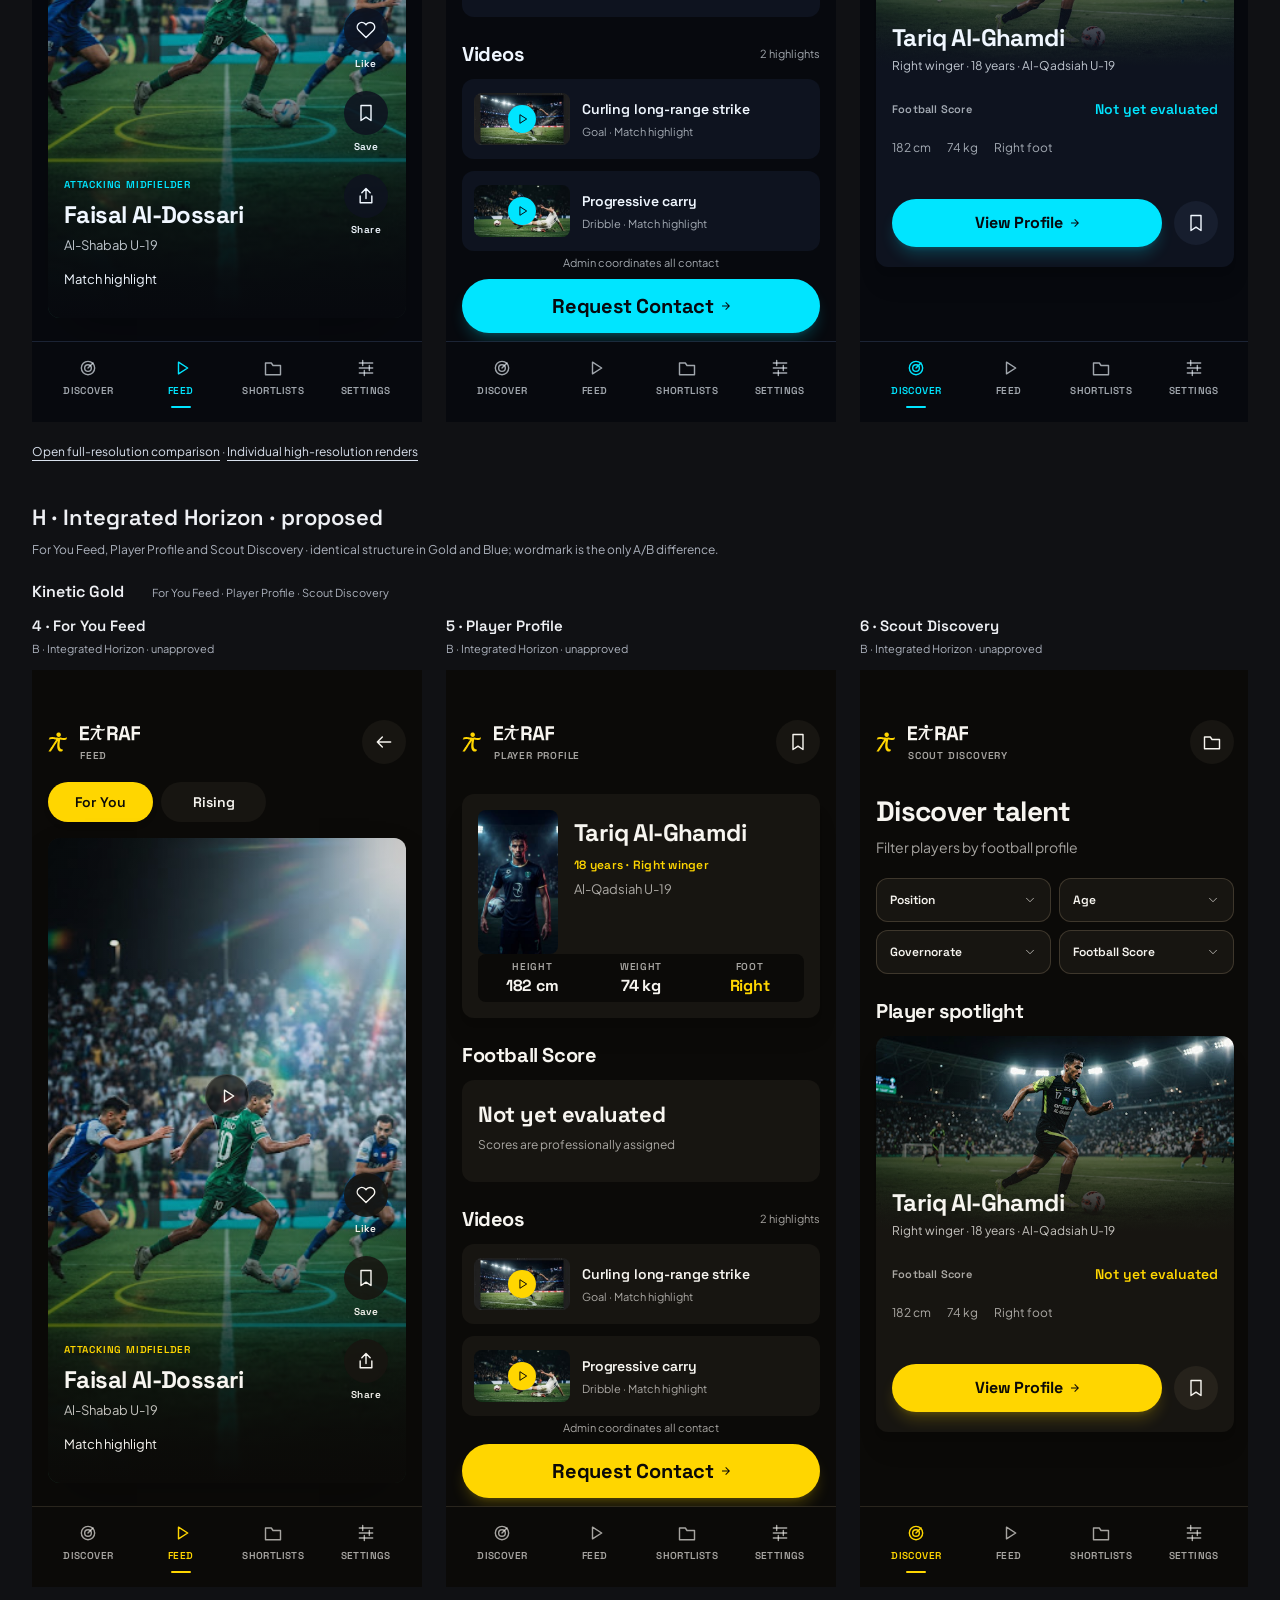
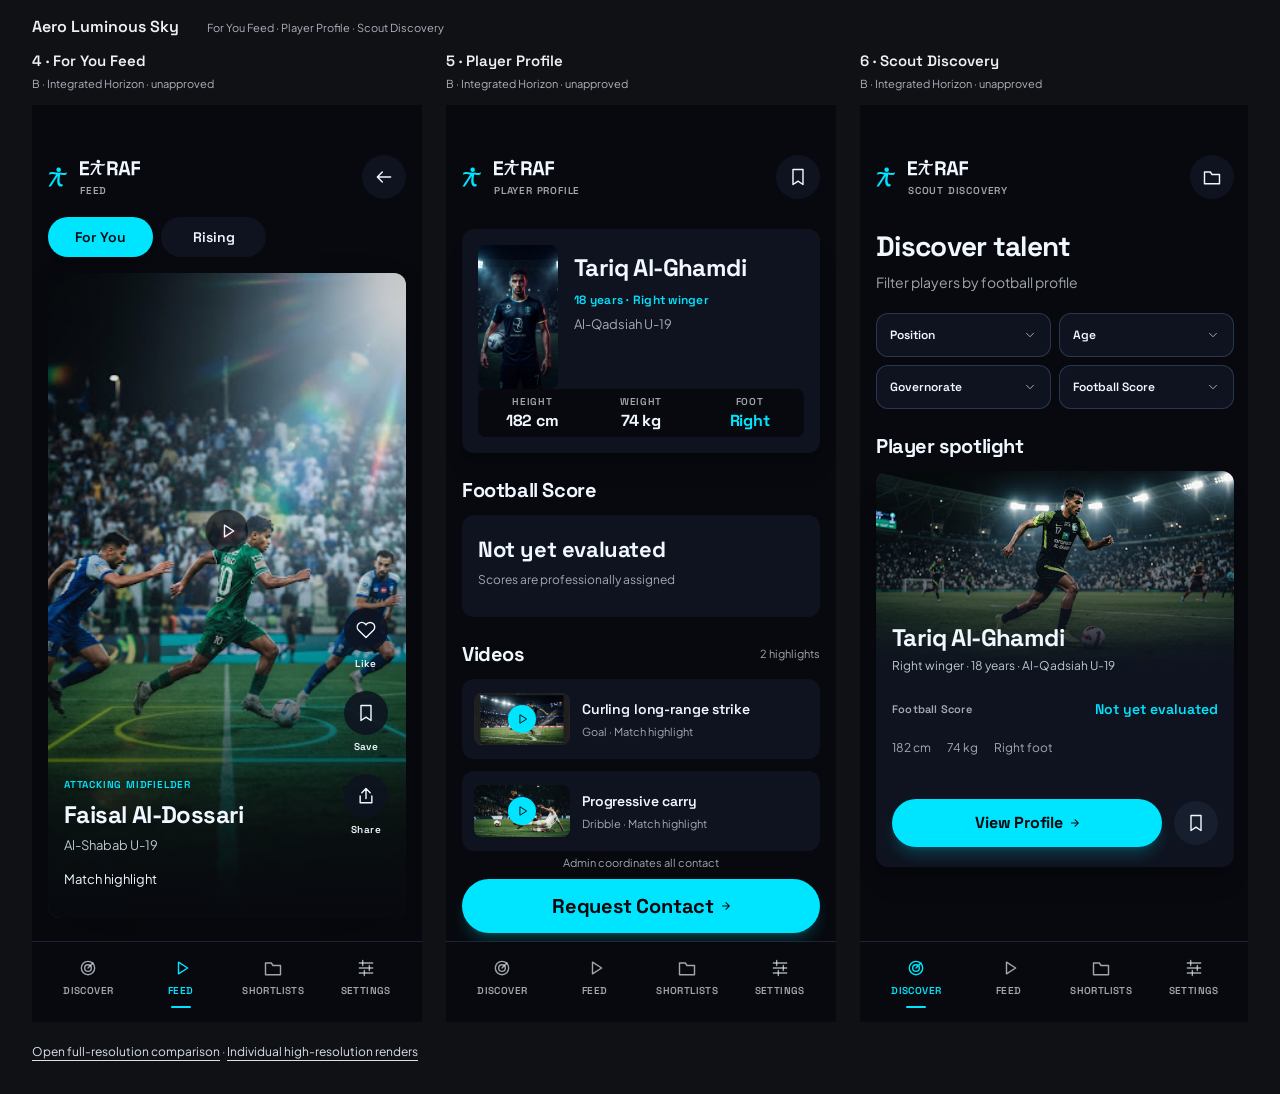
==== commit 8296b01d: "Add revised V2 logo and 12 presentation pages" ====
--- a/index.html
+++ b/index.html
@@ -1,4 +1,4 @@
-<!doctype html><html lang="en" dir="ltr"><head><meta charset="utf-8"><meta name="viewport" content="width=device-width,initial-scale=1"><title>E7TRAF · Checkpoint 1 · r04 flow and identity A/B</title><link rel="stylesheet" href="design.css"><link rel="stylesheet" href="package.css"><link rel="stylesheet" href="extension/product.css"></head><body><main class="owner-package"><header class="package-intro"><h1>Checkpoint 1 · flow and wordmark A/B</h1><p class="flow-summary">Launch <span>→</span> Role Choice <span>→</span> Sign In</p><p>r04 · Owner visual experiment · English LTR · 12 primary frames<br>Current literal wordmark remains valid. Integrated Horizon is proposed and unapproved. No palette or product decision is selected.</p><nav class="section-nav"><a href="#section-a">A · Literal</a><a href="#section-b">B · Integrated</a><a href="#section-c">C · Wordmark sizes</a><a href="#section-d">D · Role Choice</a><a href="#section-e">E · Sign In correction</a><a href="#section-f">F · Motion / flow</a><a href="experiments/index.html" data-experimental-review-link>Experimental palettes · legacy logo</a></nav><div class="package-toolbar"><button data-zoom="fit">Fit width</button><button data-zoom="1">Actual size</button><button data-zoom="2">2× detail</button><a href="review.pdf">Review PDF · both complete sets</a></div><p class="review-status" role="status" aria-live="polite">Static Role Choice frames demonstrate Player selected; choose either card to inspect the alternative. No account role is assigned.</p></header><div class="sets-overview"><section class="owner-section" id="section-a"><h2>A · Current literal E7TRAF</h2><p class="section-note">Three-screen flow in each palette. The current identity remains valid.</p><div class="zoom-region"><div class="set-board" data-set="literal"><div class="palette-flow"><h3>Kinetic Gold <span>Launch → Role Choice → Sign In</span></h3><div class="flow-row"><section class="review-column" data-primary-frame="literal-gold-launch"><h4 class="frame-label">1 · Launch / Loading<small>A · Literal E7TRAF</small></h4><article class="screen launch gold" data-screen="launch" data-palette="gold" data-identity="literal" aria-label="Launch / Loading — gold"><div class="ambient-light" aria-hidden="true"></div>
+<!doctype html><html lang="en" dir="ltr"><head><meta charset="utf-8"><meta name="viewport" content="width=device-width,initial-scale=1"><title>E7TRAF · Checkpoint 1 · r04 flow and identity A/B</title><link rel="stylesheet" href="design.css"><link rel="stylesheet" href="package.css"><link rel="stylesheet" href="extension/product.css"></head><body><main class="owner-package"><header class="package-intro"><h1>Checkpoint 1 · flow and wordmark A/B</h1><p class="flow-summary">Launch <span>→</span> Role Choice <span>→</span> Sign In</p><p>r04 · Owner visual experiment · English LTR · 12 primary frames<br>Current literal wordmark remains valid. Integrated Horizon is proposed and unapproved. No palette or product decision is selected.</p><nav class="section-nav"><a href="#section-a">A · Literal</a><a href="#section-b">B · Integrated</a><a href="#section-c">C · Wordmark sizes</a><a href="#section-d">D · Role Choice</a><a href="#section-e">E · Sign In correction</a><a href="#section-f">F · Motion / flow</a><a href="experiments/index.html" data-experimental-review-link>Experimental palettes · legacy logo</a><a href="experiments/index.html#metric-revised-v2" data-metric-revised-link>Metric · Revised logo V2 · six pages</a><a href="experiments/index.html#metric-integrated-v2" data-metric-integrated-v2-link>Metric · E + V2 player + RAF · six pages</a></nav><div class="package-toolbar"><button data-zoom="fit">Fit width</button><button data-zoom="1">Actual size</button><button data-zoom="2">2× detail</button><a href="review.pdf">Review PDF · both complete sets</a></div><p class="review-status" role="status" aria-live="polite">Static Role Choice frames demonstrate Player selected; choose either card to inspect the alternative. No account role is assigned.</p></header><div class="sets-overview"><section class="owner-section" id="section-a"><h2>A · Current literal E7TRAF</h2><p class="section-note">Three-screen flow in each palette. The current identity remains valid.</p><div class="zoom-region"><div class="set-board" data-set="literal"><div class="palette-flow"><h3>Kinetic Gold <span>Launch → Role Choice → Sign In</span></h3><div class="flow-row"><section class="review-column" data-primary-frame="literal-gold-launch"><h4 class="frame-label">1 · Launch / Loading<small>A · Literal E7TRAF</small></h4><article class="screen launch gold" data-screen="launch" data-palette="gold" data-identity="literal" aria-label="Launch / Loading — gold"><div class="ambient-light" aria-hidden="true"></div>
 <div class="launch-identity"><span><svg role="img" aria-label="E7TRAF Final Horizon symbol" width="40" height="56" viewBox="0 0 40 56" fill="none" xmlns="http://www.w3.org/2000/svg">
 <g clip-path="url(#horizon-clip-0)">
 <g clip-path="url(#horizon-clip-1)">
